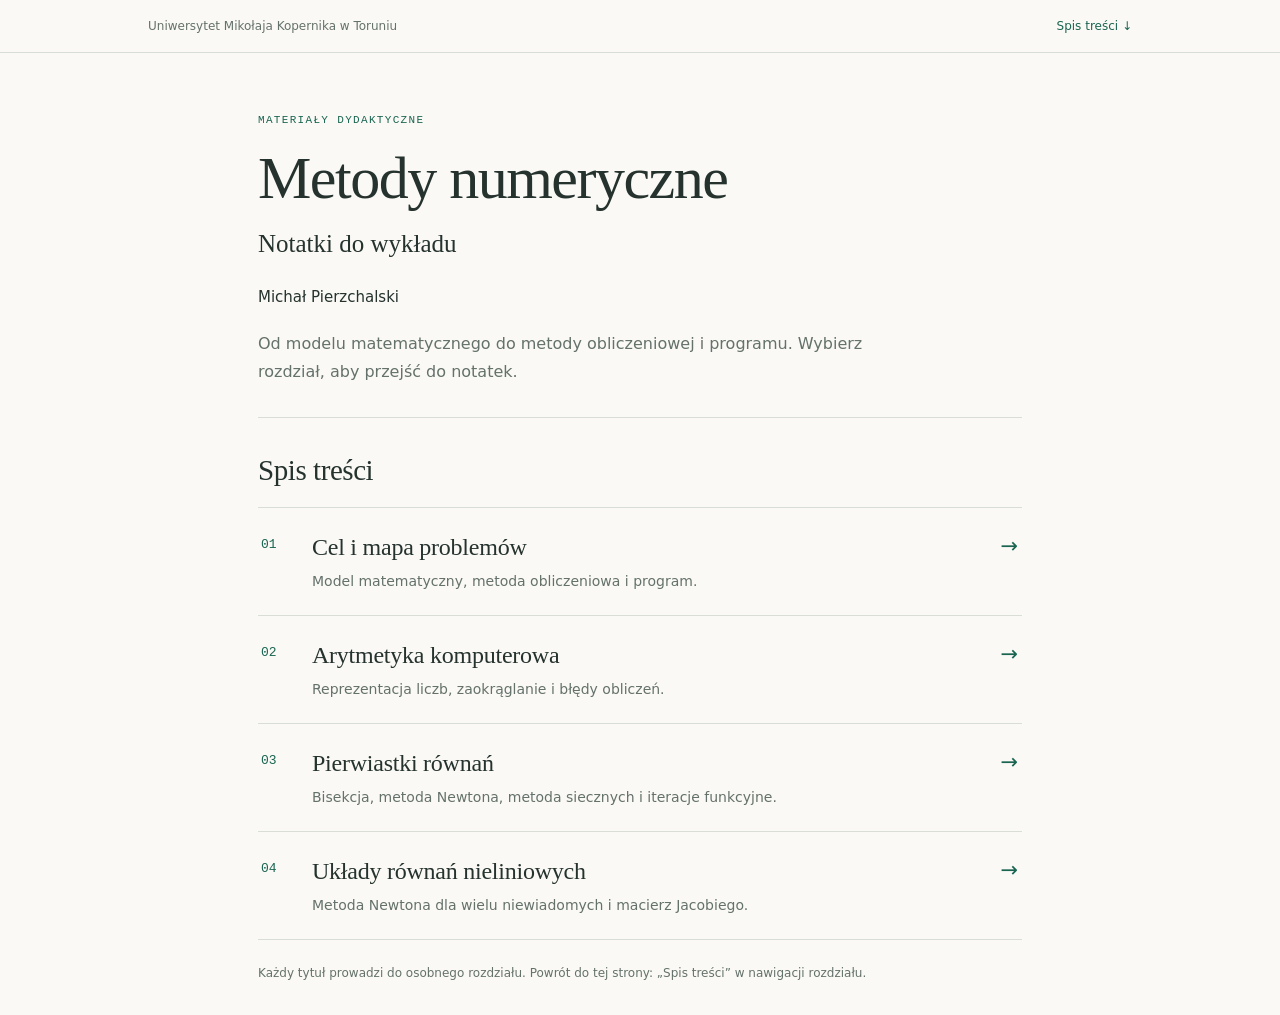
==== index.html @ f3dd7e31 "Dodaj pliki" ====
<!doctype html>
<html lang="pl">
<head>
<meta charset="utf-8">
<meta name="viewport" content="width=device-width, initial-scale=1">
<meta name="description" content="Notatki Michała Pierzchalskiego do wykładu z metod numerycznych. Spis treści czterech rozdziałów.">
<meta name="author" content="Michał Pierzchalski">
<title>Metody numeryczne — notatki do wykładu</title>
<style>:root {
  --paper: #faf9f5;
  --ink: #25322e;
  --muted: #65716b;
  --line: #d8ded5;
  --green: #196551;
  --pale: #eef3eb;
  --amber: #935d21;
  --mono: ui-monospace, SFMono-Regular, Consolas, monospace;
}
* { box-sizing: border-box; }
html { scroll-behavior: smooth; scroll-padding-top: 80px; }
body { margin: 0; background: var(--paper); color: var(--ink); font: 17px/1.7 system-ui, -apple-system, "Segoe UI", sans-serif; }
a { color: var(--green); text-underline-offset: 4px; }
a:hover { text-decoration-thickness: 2px; }
:focus-visible { outline: 3px solid var(--amber); outline-offset: 5px; border-radius: 2px; }
.skip { position: absolute; top: -100px; left: 20px; z-index: 10; padding: 10px 16px; background: white; }
.skip:focus { top: 10px; }
.topbar { border-bottom: 1px solid var(--line); }
.bar-inner { max-width: 1040px; margin: auto; padding: 16px 28px; display: flex; justify-content: space-between; align-items: center; gap: 20px; }
.bar-inner p { margin: 0; color: var(--muted); font-size: 12px; line-height: 1.5; }
.bar-inner a { color: var(--green); font-size: 12px; white-space: nowrap; text-decoration: none; }
.bar-inner a:hover { text-decoration: underline; }
main#tresc { width: min(100%, 820px); margin: auto; padding: 59px 28px 32px; }
.cover { margin: 0 0 34px; padding: 0 0 31px; border-bottom: 1px solid var(--line); }
.eyebrow { margin: 0 0 16px; color: var(--green); font: 11px/1.5 var(--mono); letter-spacing: .12em; text-transform: uppercase; }
h1, h2 { font-family: Georgia, "Times New Roman", serif; font-weight: 400; letter-spacing: -.025em; }
.cover h1 { font-size: clamp(38px, 6vw, 60px); line-height: 1.13; margin: 0 0 13px; }
.subtitle { margin: 0 0 24px; font: 25px/1.4 Georgia, "Times New Roman", serif; }
.author { margin: 0; font-size: 15px; }
.introduction { max-width: 650px; color: var(--muted); font-size: 16px; line-height: 1.75; margin: 20px 0 0; }
#tresc nav h2, #tresc nav h1 { margin: 0 0 17px; font: 400 29px/1.3 Georgia, "Times New Roman", serif; letter-spacing: -.015em; }
#tresc nav ol { margin: 0; padding: 0; list-style: none; counter-reset: chapters; }
#tresc nav li { counter-increment: chapters; position: relative; margin: 0; padding: 23px 41px 22px 54px; border-top: 1px solid var(--line); }
#tresc nav li:last-child { border-bottom: 1px solid var(--line); }
#tresc nav li::before { content: counter(chapters, decimal-leading-zero); position: absolute; top: 27px; left: 3px; font: 13px/1.5 var(--mono); color: var(--green); }
#tresc nav li::after { content: "→"; position: absolute; top: 25px; right: 4px; color: var(--green); font: 21px/1.3 system-ui, sans-serif; pointer-events: none; }
#tresc nav li > p { margin: 0; }
#tresc nav li a { color: var(--ink); text-decoration: none; font: 400 24px/1.35 Georgia, "Times New Roman", serif; letter-spacing: -.01em; }
#tresc nav li a::after { content: ""; position: absolute; inset: 0; }
#tresc nav li:hover, #tresc nav li:focus-within { background: var(--pale); }
#tresc nav li:hover a, #tresc nav li:focus-within a { color: var(--green); }
#tresc nav li a:focus-visible { outline: none; }
#tresc nav li a:focus-visible::after { outline: 3px solid var(--amber); outline-offset: 3px; }
.chapter_description { margin: 6px 0 0; color: var(--muted); font-size: 14px; line-height: 1.65; }
.chapter_description p { margin: 0; }
.page-footer { margin-top: 23px; color: var(--muted); font-size: 12px; line-height: 1.7; }
.page-footer p { margin: 0; }
.page-footer a { text-decoration: none; }
.page-footer a:hover { text-decoration: underline; }
@media (max-width: 600px) {
  .bar-inner { padding: 13px 20px; gap: 12px; }
  .bar-inner p { max-width: 230px; font-size: 11px; }
  main#tresc { padding: 36px 20px 25px; }
  .cover { margin-bottom: 28px; padding-bottom: 25px; }
  .cover h1 { font-size: clamp(34px, 8.6vw, 48px); }
  .subtitle { font-size: 23px; margin-bottom: 20px; }
  .introduction { font-size: 15px; }
  #tresc nav h2, #tresc nav h1 { font-size: 27px; }
  #tresc nav li { padding: 20px 27px 20px 40px; }
  #tresc nav li::before { top: 24px; left: 0; font-size: 12px; }
  #tresc nav li::after { top: 22px; right: 0; font-size: 20px; }
  #tresc nav li a { font-size: 22px; }
  .chapter_description { font-size: 13px; }
}
@media (prefers-reduced-motion: reduce) { html { scroll-behavior: auto; } }
@media print {
  body { background: white; color: black; font-size: 11pt; }
  .topbar, .skip { display: none; }
  main#tresc { padding: 0; max-width: none; }
  .cover h1 { font-size: 36pt; }
  #tresc nav li { break-inside: avoid; }
  #tresc nav li:hover { background: none; }
  #tresc nav li a { font-size: 17pt; }
  .chapter_description, .introduction { font-size: 10pt; }
  a { color: inherit; }
}</style>
</head>
<body>
<a class="skip" href="#spis-tresci">Przejdź do spisu treści</a>
<div class="topbar">
  <div class="bar-inner">
    <p>Uniwersytet Mikołaja Kopernika w Toruniu</p>
    <a href="#spis-tresci">Spis treści <span aria-hidden="true">↓</span></a>
  </div>
</div>
<main id="tresc">
  <header class="cover">
    <p class="eyebrow">Materiały dydaktyczne</p>
    <h1>Metody numeryczne</h1>
    <p class="subtitle">Notatki do wykładu</p>
    <p class="author">Michał Pierzchalski</p>
    <p class="introduction">Od modelu matematycznego do metody obliczeniowej i programu.
    Wybierz rozdział, aby przejść do notatek.</p>
  </header>
  <nav aria-label="Rozdziały notatek">
    <h2 id="spis-tresci">Spis treści</h2>

<ol>
<li><p><a href="01-cel-i-mapa-problemow.html">Cel i mapa problemów</a></p>
<div class="chapter_description">
<p>Model matematyczny, metoda obliczeniowa i program.</p>
</div></li>
<li><p><a href="02-arytmetyka-komputerowa.html">Arytmetyka komputerowa</a></p>
<div class="chapter_description">
<p>Reprezentacja liczb, zaokrąglanie i błędy obliczeń.</p>
</div></li>
<li><p><a href="03-pierwiastki-rownan.html">Pierwiastki równań</a></p>
<div class="chapter_description">
<p>Bisekcja, metoda Newtona, metoda siecznych i iteracje funkcyjne.</p>
</div></li>
<li><p><a href="04-uklady-rownan-nieliniowych.html">Układy równań nieliniowych</a></p>
<div class="chapter_description">
<p>Metoda Newtona dla wielu niewiadomych i macierz Jacobiego.</p>
</div></li>
</ol>
  </nav>
  <footer class="page-footer">
    <p>Każdy tytuł prowadzi do osobnego rozdziału. Powrót do tej strony:
    „Spis treści” w nawigacji rozdziału.</p>
  </footer>
</main>
</body>
</html>
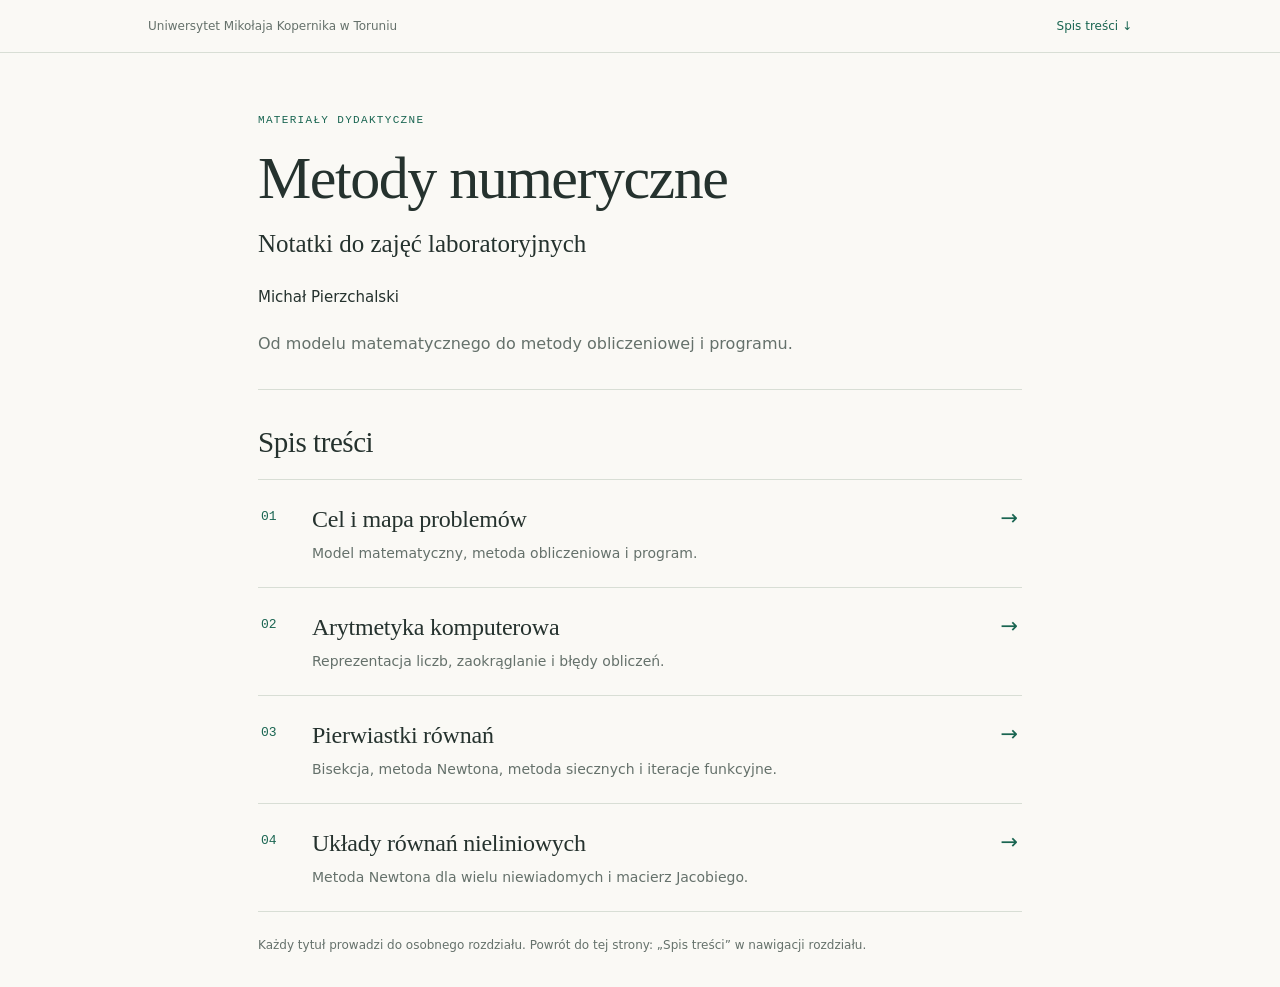
==== commit d2dcbc3c: "Dodaj poprawki stylistyczne" ====
--- a/index.html
+++ b/index.html
@@ -1,20 +1,23 @@
-<!doctype html>
+<!DOCTYPE html>
 <html lang="pl">
 <head>
-<meta charset="utf-8">
+<!-- 2026-10-26 pon 16:29 -->
+<meta charset="utf-8" />
+<meta name="viewport" content="width=device-width, initial-scale=1" />
+<title>Metody numeryczne</title>
+<meta name="generator" content="Org Mode" />
 <meta name="viewport" content="width=device-width, initial-scale=1">
-<meta name="description" content="Notatki Michała Pierzchalskiego do wykładu z metod numerycznych. Spis treści czterech rozdziałów.">
-<meta name="author" content="Michał Pierzchalski">
-<title>Metody numeryczne — notatki do wykładu</title>
-<style>:root {
-  --paper: #faf9f5;
-  --ink: #25322e;
-  --muted: #65716b;
-  --line: #d8ded5;
-  --green: #196551;
-  --pale: #eef3eb;
-  --amber: #935d21;
-  --mono: ui-monospace, SFMono-Regular, Consolas, monospace;
+<meta name="description" content="Notatki do zajęć laboratoryjnych z metod numerycznych.">
+<style>
+:root {
+--paper: #faf9f5;
+--ink: #25322e;
+--muted: #65716b;
+--line: #d8ded5;
+--green: #196551;
+--pale: #eef3eb;
+--amber: #935d21;
+--mono: ui-monospace, SFMono-Regular, Consolas, monospace;
 }
 * { box-sizing: border-box; }
 html { scroll-behavior: smooth; scroll-padding-top: 80px; }
@@ -57,34 +60,36 @@
 .page-footer a { text-decoration: none; }
 .page-footer a:hover { text-decoration: underline; }
 @media (max-width: 600px) {
-  .bar-inner { padding: 13px 20px; gap: 12px; }
-  .bar-inner p { max-width: 230px; font-size: 11px; }
-  main#tresc { padding: 36px 20px 25px; }
-  .cover { margin-bottom: 28px; padding-bottom: 25px; }
-  .cover h1 { font-size: clamp(34px, 8.6vw, 48px); }
-  .subtitle { font-size: 23px; margin-bottom: 20px; }
-  .introduction { font-size: 15px; }
-  #tresc nav h2, #tresc nav h1 { font-size: 27px; }
-  #tresc nav li { padding: 20px 27px 20px 40px; }
-  #tresc nav li::before { top: 24px; left: 0; font-size: 12px; }
-  #tresc nav li::after { top: 22px; right: 0; font-size: 20px; }
-  #tresc nav li a { font-size: 22px; }
-  .chapter_description { font-size: 13px; }
+.bar-inner { padding: 13px 20px; gap: 12px; }
+.bar-inner p { max-width: 230px; font-size: 11px; }
+main#tresc { padding: 36px 20px 25px; }
+.cover { margin-bottom: 28px; padding-bottom: 25px; }
+.cover h1 { font-size: clamp(34px, 8.6vw, 48px); }
+.subtitle { font-size: 23px; margin-bottom: 20px; }
+.introduction { font-size: 15px; }
+#tresc nav h2, #tresc nav h1 { font-size: 27px; }
+#tresc nav li { padding: 20px 27px 20px 40px; }
+#tresc nav li::before { top: 24px; left: 0; font-size: 12px; }
+#tresc nav li::after { top: 22px; right: 0; font-size: 20px; }
+#tresc nav li a { font-size: 22px; }
+.chapter_description { font-size: 13px; }
 }
 @media (prefers-reduced-motion: reduce) { html { scroll-behavior: auto; } }
 @media print {
-  body { background: white; color: black; font-size: 11pt; }
-  .topbar, .skip { display: none; }
-  main#tresc { padding: 0; max-width: none; }
-  .cover h1 { font-size: 36pt; }
-  #tresc nav li { break-inside: avoid; }
-  #tresc nav li:hover { background: none; }
-  #tresc nav li a { font-size: 17pt; }
-  .chapter_description, .introduction { font-size: 10pt; }
-  a { color: inherit; }
-}</style>
+body { background: white; color: black; font-size: 11pt; }
+.topbar, .skip { display: none; }
+main#tresc { padding: 0; max-width: none; }
+.cover h1 { font-size: 36pt; }
+#tresc nav li { break-inside: avoid; }
+#tresc nav li:hover { background: none; }
+#tresc nav li a { font-size: 17pt; }
+.chapter_description, .introduction { font-size: 10pt; }
+a { color: inherit; }
+}
+</style>
 </head>
 <body>
+<div id="content" class="content">
 <a class="skip" href="#spis-tresci">Przejdź do spisu treści</a>
 <div class="topbar">
   <div class="bar-inner">
@@ -96,37 +101,65 @@
   <header class="cover">
     <p class="eyebrow">Materiały dydaktyczne</p>
     <h1>Metody numeryczne</h1>
-    <p class="subtitle">Notatki do wykładu</p>
+    <p class="subtitle">Notatki do zajęć laboratoryjnych</p>
     <p class="author">Michał Pierzchalski</p>
-    <p class="introduction">Od modelu matematycznego do metody obliczeniowej i programu.
-    Wybierz rozdział, aby przejść do notatek.</p>
+    <p class="introduction">Od modelu matematycznego do metody obliczeniowej i programu.</p>
   </header>
   <nav aria-label="Rozdziały notatek">
     <h2 id="spis-tresci">Spis treści</h2>
 
-<ol>
-<li><p><a href="01-cel-i-mapa-problemow.html">Cel i mapa problemów</a></p>
-<div class="chapter_description">
-<p>Model matematyczny, metoda obliczeniowa i program.</p>
+<ol class="org-ol">
+<li><p>
+<a href="01-cel-i-mapa-problemow.html">Cel i mapa problemów</a>
+</p>
+
+<div class="chapter_description" id="org48ecafe">
+<p>
+Model matematyczny, metoda obliczeniowa i program.
+</p>
+
 </div></li>
-<li><p><a href="02-arytmetyka-komputerowa.html">Arytmetyka komputerowa</a></p>
-<div class="chapter_description">
-<p>Reprezentacja liczb, zaokrąglanie i błędy obliczeń.</p>
+
+<li><p>
+<a href="02-arytmetyka-komputerowa.html">Arytmetyka komputerowa</a>
+</p>
+
+<div class="chapter_description" id="org3af5cee">
+<p>
+Reprezentacja liczb, zaokrąglanie i błędy obliczeń.
+</p>
+
 </div></li>
-<li><p><a href="03-pierwiastki-rownan.html">Pierwiastki równań</a></p>
-<div class="chapter_description">
-<p>Bisekcja, metoda Newtona, metoda siecznych i iteracje funkcyjne.</p>
+
+<li><p>
+<a href="03-pierwiastki-rownan.html">Pierwiastki równań</a>
+</p>
+
+<div class="chapter_description" id="org5aa1f6b">
+<p>
+Bisekcja, metoda Newtona, metoda siecznych i iteracje funkcyjne.
+</p>
+
 </div></li>
-<li><p><a href="04-uklady-rownan-nieliniowych.html">Układy równań nieliniowych</a></p>
-<div class="chapter_description">
-<p>Metoda Newtona dla wielu niewiadomych i macierz Jacobiego.</p>
+
+<li><p>
+<a href="04-uklady-rownan-nieliniowych.html">Układy równań nieliniowych</a>
+</p>
+
+<div class="chapter_description" id="org3362c52">
+<p>
+Metoda Newtona dla wielu niewiadomych i macierz Jacobiego.
+</p>
+
 </div></li>
 </ol>
+
   </nav>
   <footer class="page-footer">
     <p>Każdy tytuł prowadzi do osobnego rozdziału. Powrót do tej strony:
     „Spis treści” w nawigacji rozdziału.</p>
   </footer>
 </main>
+</div>
 </body>
 </html>
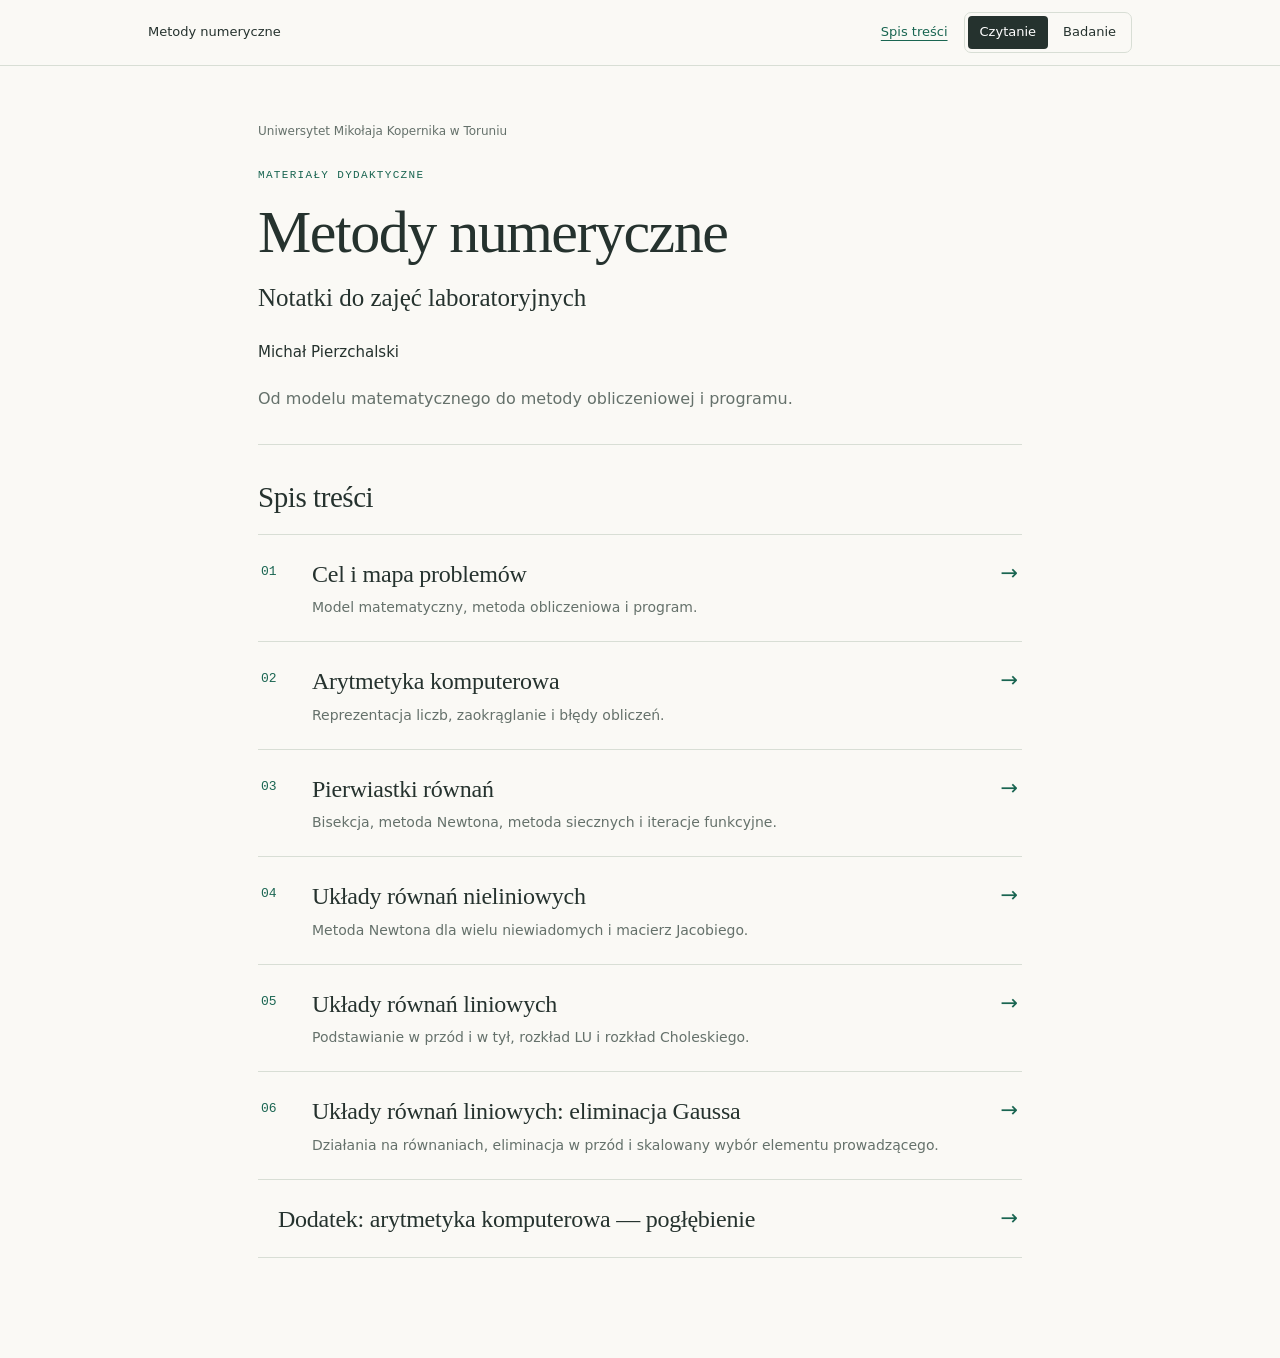
==== commit 81d3dfe4: "Scal kurs, dodaj eliminację Gaussa i uporządkuj pliki" ====
--- a/index.html
+++ b/index.html
@@ -1,165 +1,7246 @@
 <!DOCTYPE html>
-<html lang="pl">
+<html lang="pl" data-mode="reading">
 <head>
-<!-- 2026-10-26 pon 16:29 -->
 <meta charset="utf-8" />
 <meta name="viewport" content="width=device-width, initial-scale=1" />
 <title>Metody numeryczne</title>
 <meta name="generator" content="Org Mode" />
 <meta name="viewport" content="width=device-width, initial-scale=1">
 <meta name="description" content="Notatki do zajęć laboratoryjnych z metod numerycznych.">
-<style>
-:root {
---paper: #faf9f5;
---ink: #25322e;
---muted: #65716b;
---line: #d8ded5;
---green: #196551;
---pale: #eef3eb;
---amber: #935d21;
---mono: ui-monospace, SFMono-Regular, Consolas, monospace;
-}
-* { box-sizing: border-box; }
-html { scroll-behavior: smooth; scroll-padding-top: 80px; }
-body { margin: 0; background: var(--paper); color: var(--ink); font: 17px/1.7 system-ui, -apple-system, "Segoe UI", sans-serif; }
-a { color: var(--green); text-underline-offset: 4px; }
-a:hover { text-decoration-thickness: 2px; }
-:focus-visible { outline: 3px solid var(--amber); outline-offset: 5px; border-radius: 2px; }
-.skip { position: absolute; top: -100px; left: 20px; z-index: 10; padding: 10px 16px; background: white; }
-.skip:focus { top: 10px; }
-.topbar { border-bottom: 1px solid var(--line); }
-.bar-inner { max-width: 1040px; margin: auto; padding: 16px 28px; display: flex; justify-content: space-between; align-items: center; gap: 20px; }
-.bar-inner p { margin: 0; color: var(--muted); font-size: 12px; line-height: 1.5; }
-.bar-inner a { color: var(--green); font-size: 12px; white-space: nowrap; text-decoration: none; }
-.bar-inner a:hover { text-decoration: underline; }
-main#tresc { width: min(100%, 820px); margin: auto; padding: 59px 28px 32px; }
-.cover { margin: 0 0 34px; padding: 0 0 31px; border-bottom: 1px solid var(--line); }
-.eyebrow { margin: 0 0 16px; color: var(--green); font: 11px/1.5 var(--mono); letter-spacing: .12em; text-transform: uppercase; }
-h1, h2 { font-family: Georgia, "Times New Roman", serif; font-weight: 400; letter-spacing: -.025em; }
-.cover h1 { font-size: clamp(38px, 6vw, 60px); line-height: 1.13; margin: 0 0 13px; }
-.subtitle { margin: 0 0 24px; font: 25px/1.4 Georgia, "Times New Roman", serif; }
-.author { margin: 0; font-size: 15px; }
-.introduction { max-width: 650px; color: var(--muted); font-size: 16px; line-height: 1.75; margin: 20px 0 0; }
-#tresc nav h2, #tresc nav h1 { margin: 0 0 17px; font: 400 29px/1.3 Georgia, "Times New Roman", serif; letter-spacing: -.015em; }
-#tresc nav ol { margin: 0; padding: 0; list-style: none; counter-reset: chapters; }
-#tresc nav li { counter-increment: chapters; position: relative; margin: 0; padding: 23px 41px 22px 54px; border-top: 1px solid var(--line); }
-#tresc nav li:last-child { border-bottom: 1px solid var(--line); }
-#tresc nav li::before { content: counter(chapters, decimal-leading-zero); position: absolute; top: 27px; left: 3px; font: 13px/1.5 var(--mono); color: var(--green); }
-#tresc nav li::after { content: "→"; position: absolute; top: 25px; right: 4px; color: var(--green); font: 21px/1.3 system-ui, sans-serif; pointer-events: none; }
-#tresc nav li > p { margin: 0; }
-#tresc nav li a { color: var(--ink); text-decoration: none; font: 400 24px/1.35 Georgia, "Times New Roman", serif; letter-spacing: -.01em; }
-#tresc nav li a::after { content: ""; position: absolute; inset: 0; }
-#tresc nav li:hover, #tresc nav li:focus-within { background: var(--pale); }
-#tresc nav li:hover a, #tresc nav li:focus-within a { color: var(--green); }
-#tresc nav li a:focus-visible { outline: none; }
-#tresc nav li a:focus-visible::after { outline: 3px solid var(--amber); outline-offset: 3px; }
-.chapter_description { margin: 6px 0 0; color: var(--muted); font-size: 14px; line-height: 1.65; }
-.chapter_description p { margin: 0; }
-.page-footer { margin-top: 23px; color: var(--muted); font-size: 12px; line-height: 1.7; }
-.page-footer p { margin: 0; }
-.page-footer a { text-decoration: none; }
-.page-footer a:hover { text-decoration: underline; }
-@media (max-width: 600px) {
-.bar-inner { padding: 13px 20px; gap: 12px; }
-.bar-inner p { max-width: 230px; font-size: 11px; }
-main#tresc { padding: 36px 20px 25px; }
-.cover { margin-bottom: 28px; padding-bottom: 25px; }
-.cover h1 { font-size: clamp(34px, 8.6vw, 48px); }
-.subtitle { font-size: 23px; margin-bottom: 20px; }
-.introduction { font-size: 15px; }
-#tresc nav h2, #tresc nav h1 { font-size: 27px; }
-#tresc nav li { padding: 20px 27px 20px 40px; }
-#tresc nav li::before { top: 24px; left: 0; font-size: 12px; }
-#tresc nav li::after { top: 22px; right: 0; font-size: 20px; }
-#tresc nav li a { font-size: 22px; }
-.chapter_description { font-size: 13px; }
-}
-@media (prefers-reduced-motion: reduce) { html { scroll-behavior: auto; } }
-@media print {
-body { background: white; color: black; font-size: 11pt; }
-.topbar, .skip { display: none; }
-main#tresc { padding: 0; max-width: none; }
-.cover h1 { font-size: 36pt; }
-#tresc nav li { break-inside: avoid; }
-#tresc nav li:hover { background: none; }
-#tresc nav li a { font-size: 17pt; }
-.chapter_description, .introduction { font-size: 10pt; }
-a { color: inherit; }
-}
-</style>
+<meta name="color-scheme" content="light">
+<link rel="stylesheet" href="oprawa/scalone/book.css">
+<script defer src="oprawa/scalone/book.js"></script>
+
+
+
 </head>
 <body>
 <div id="content" class="content">
-<a class="skip" href="#spis-tresci">Przejdź do spisu treści</a>
-<div class="topbar">
-  <div class="bar-inner">
-    <p>Uniwersytet Mikołaja Kopernika w Toruniu</p>
-    <a href="#spis-tresci">Spis treści <span aria-hidden="true">↓</span></a>
+<a id="tresc"></a>
+<header class="book-cover">
+<p class="institution">
+Uniwersytet Mikołaja Kopernika w Toruniu
+</p>
+
+<p class="book-eyebrow">
+Materiały dydaktyczne
+</p>
+
+<h1>Metody numeryczne</h1>
+<p class="subtitle">
+Notatki do zajęć laboratoryjnych
+</p>
+
+<p class="author">
+Michał Pierzchalski
+</p>
+
+<p class="book-lead">
+Od modelu matematycznego do metody obliczeniowej i programu.
+</p>
+
+</header>
+<a id="spis-tresci"></a>
+<nav id="table-of-contents" role="doc-toc">
+<h2>Spis tre&#x015b;ci</h2>
+<div id="text-table-of-contents" role="doc-toc">
+<ul>
+<li class="chapter-card"><a class="chapter-card-link" href="#cel-i-mapa-problemow"><span class="chapter-card-number">01</span>
+<span class="chapter-card-title">Cel i mapa problemów</span>
+<span class="chapter-card-description">Model matematyczny, metoda obliczeniowa i program.</span>
+<span class="chapter-card-arrow" aria-hidden="true">→</span></a></li>
+<li class="chapter-card"><a class="chapter-card-link" href="#arytmetyka-komputerowa"><span class="chapter-card-number">02</span>
+<span class="chapter-card-title">Arytmetyka komputerowa</span>
+<span class="chapter-card-description">Reprezentacja liczb, zaokrąglanie i błędy obliczeń.</span>
+<span class="chapter-card-arrow" aria-hidden="true">→</span></a></li>
+<li class="chapter-card"><a class="chapter-card-link" href="#pierwiastki-rownan"><span class="chapter-card-number">03</span>
+<span class="chapter-card-title">Pierwiastki równań</span>
+<span class="chapter-card-description">Bisekcja, metoda Newtona, metoda siecznych i iteracje funkcyjne.</span>
+<span class="chapter-card-arrow" aria-hidden="true">→</span></a></li>
+<li class="chapter-card"><a class="chapter-card-link" href="#uklady-rownan-nieliniowych"><span class="chapter-card-number">04</span>
+<span class="chapter-card-title">Układy równań nieliniowych</span>
+<span class="chapter-card-description">Metoda Newtona dla wielu niewiadomych i macierz Jacobiego.</span>
+<span class="chapter-card-arrow" aria-hidden="true">→</span></a></li>
+<li class="chapter-card"><a class="chapter-card-link" href="#uklady-rownan-liniowych"><span class="chapter-card-number">05</span>
+<span class="chapter-card-title">Układy równań liniowych</span>
+<span class="chapter-card-description">Podstawianie w przód i w tył, rozkład LU i rozkład Choleskiego.</span>
+<span class="chapter-card-arrow" aria-hidden="true">→</span></a></li>
+<li class="chapter-card"><a class="chapter-card-link" href="#eliminacja-gaussa"><span class="chapter-card-number">06</span>
+<span class="chapter-card-title">Układy równań liniowych: eliminacja Gaussa</span>
+<span class="chapter-card-description">Działania na równaniach, eliminacja w przód i skalowany wybór elementu prowadzącego.</span>
+<span class="chapter-card-arrow" aria-hidden="true">→</span></a></li>
+<li class="chapter-card chapter-card-unnumbered"><a class="chapter-card-link" href="#dodatek-arytmetyka"><span class="chapter-card-title">Dodatek: arytmetyka komputerowa — pogłębienie</span>
+<span class="chapter-card-arrow" aria-hidden="true">→</span></a></li>
+</ul>
+</div>
+</nav>
+
+<a id="orgd251839" href="#cel-i-mapa-problemow" hidden></a>
+<a id="org83b69e5" href="#arytmetyka-komputerowa" hidden></a>
+<a id="orgd42de7f" href="#pierwiastki-rownan" hidden></a>
+<a id="orgc164619" href="#uklady-rownan-nieliniowych" hidden></a>
+<a id="org69914aa" href="#uklady-rownan-liniowych" hidden></a>
+<section id="outline-container-cel-i-mapa-problemow" class="outline-2 book-chapter chapter-cel">
+<h2 id="cel-i-mapa-problemow"><span class="section-number-2">1.</span> Cel i mapa problemów</h2>
+<div class="outline-text-2" id="text-cel-i-mapa-problemow">
+<header id="cel-header-01">
+<p>
+
+</p>
+
+
+<p class="lead">
+Na zajęciach będziemy formułować problemy matematyczne, dobierać metody ich rozwiązania i implementować je w języku Julia.
+</p>
+
+<div class="goal" id="cel-goal-01">
+<p>
+<small> Cel całego wykładu </small>
+</p>
+
+<p>
+<strong>Znaleźć rozwiązanie problemu zdefiniowanego modelem matematycznym za pomocą modelu obliczeniowego w postaci programu komputerowego.</strong>
+</p>
+
+</div>
+
+<div class="table-scroll" id="cel-table-scroll-01">
+<table>
+
+
+<colgroup>
+<col  class="org-left">
+
+<col  class="org-left">
+</colgroup>
+<thead>
+<tr>
+<th scope="col" class="org-left">Poziom</th>
+<th scope="col" class="org-left">Pytanie</th>
+</tr>
+</thead>
+<tbody>
+<tr>
+<td class="org-left">Model matematyczny</td>
+<td class="org-left">Co jest dane i co należy wyznaczyć?</td>
+</tr>
+
+<tr>
+<td class="org-left">Model obliczeniowy</td>
+<td class="org-left">Jakimi krokami wyznaczymy przybliżenie?</td>
+</tr>
+
+<tr>
+<td class="org-left">Program</td>
+<td class="org-left">Jak wykonać te kroki i sprawdzić otrzymany wynik?</td>
+</tr>
+</tbody>
+</table>
+
+</div>
+</header>
+
+<noscript>
+
+<p>
+Tekst i wzory są dostępne bez JavaScriptu. Przełączanie trybów oraz sterowanie ilustracją wymagają jego włączenia.
+</p>
+
+</noscript>
+
+<aside class="study-only study-intro" aria-label="Jak czytać oznaczenia rozumowań" id="cel-aside-01">
+<p>
+<strong>Tryb badania.</strong> Etykiety wyjaśniają, co jest dane, czego szukamy i co uzasadnia wniosek. <math display="inline" xmlns="http://www.w3.org/1998/Math/MathML"><semantics><mi>R</mi><annotation encoding="application/x-tex">R</annotation></semantics></math> oznacza rację, <math display="inline" xmlns="http://www.w3.org/1998/Math/MathML"><semantics><mi>N</mi><annotation encoding="application/x-tex">N</annotation></semantics></math> — następstwo. Implikacja <strong>R → N</strong> wyraża wynikanie przy wskazanych założeniach. Zapis <strong>~&gt;</strong> pokazuje kierunek rozumowania lub poszukiwania. Definicje i obserwacje odróżniamy od rozumowań.
+</p>
+</aside>
+</div>
+<section id="outline-container-cel-model" class="outline-3">
+<h3 id="cel-model"><span class="section-number-3">1.1.</span> Wspólny przykład: układ van der Pola</h3>
+<div class="outline-text-3" id="text-cel-model">
+<p class="section-number">
+PROBLEM MATEMATYCZNY
+</p>
+
+<p>
+Do tego układu będziemy wracać, aby powiązać poszczególne metody z jednym problemem:
+</p>
+
+<div class="equation" id="cel-equation-01">
+<math aria-label="Pochodna x równa się y. Pochodna y równa się mu razy jeden minus x kwadrat razy y minus x." display="block" xmlns="http://www.w3.org/1998/Math/MathML"><semantics><mtable><mtr><mtd columnalign="right" style="text-align: right; padding-right: 0"><mover><mi>x</mi><mo accent="true">̇</mo></mover></mtd><mtd columnalign="left" style="text-align: left; padding-left: 0"><mo>=</mo><mi>y</mi></mtd></mtr><mtr><mtd columnalign="right" style="text-align: right; padding-right: 0"><mover><mi>y</mi><mo accent="true">̇</mo></mover></mtd><mtd columnalign="left" style="text-align: left; padding-left: 0"><mo>=</mo><mi>μ</mi><mo stretchy="false" form="prefix">(</mo><mn>1</mn><mo>−</mo><msup><mi>x</mi><mn>2</mn></msup><mo stretchy="false" form="postfix">)</mo><mi>y</mi><mo>−</mo><mi>x</mi></mtd></mtr></mtable><annotation encoding="application/x-tex">\begin{aligned}\dot{x}&amp;=y\\\dot{y}&amp;=\mu(1-x^2)y-x\end{aligned}</annotation></semantics></math>
+
+<p>
+<span class="small"> μ ≥ 0 jest parametrem. Kropka oznacza pochodną względem czasu <math display="inline" xmlns="http://www.w3.org/1998/Math/MathML"><semantics><mi>t</mi><annotation encoding="application/x-tex">t</annotation></semantics></math>. </span>
+</p>
+
+</div>
+
+<p>
+Przyjmujemy <math display="inline" xmlns="http://www.w3.org/1998/Math/MathML"><semantics><mrow><mi>z</mi><mo stretchy="false" form="prefix">(</mo><mi>t</mi><mo stretchy="false" form="postfix">)</mo><mo>=</mo><mo stretchy="false" form="prefix">(</mo><mi>x</mi><mo stretchy="false" form="prefix">(</mo><mi>t</mi><mo stretchy="false" form="postfix">)</mo><mo>,</mo><mi>y</mi><mo stretchy="false" form="prefix">(</mo><mi>t</mi><mo stretchy="false" form="postfix">)</mo><mo stretchy="false" form="postfix">)</mo></mrow><annotation encoding="application/x-tex">z(t) = (x(t), y(t))</annotation></semantics></math> i zapisujemy układ jako <strong>ż = F<sub>μ</sub>(z)</strong>, gdzie <math display="inline" xmlns="http://www.w3.org/1998/Math/MathML"><semantics><mrow><msub><mi>F</mi><mi>μ</mi></msub><mo stretchy="false" form="prefix">(</mo><mi>x</mi><mo>,</mo><mi>y</mi><mo stretchy="false" form="postfix">)</mo><mo>=</mo><mo stretchy="false" form="prefix">(</mo><mi>y</mi><mo>,</mo><mi>μ</mi><mo stretchy="false" form="prefix">(</mo><mn>1</mn><mo>−</mo><msup><mi>x</mi><mn>2</mn></msup><mo stretchy="false" form="postfix">)</mo><mi>y</mi><mo>−</mo><mi>x</mi><mo stretchy="false" form="postfix">)</mo></mrow><annotation encoding="application/x-tex">F_{\mu}(x, y) = (y, \mu (1 - x^2)y - x)</annotation></semantics></math>.
+</p>
+
+<p>
+<strong>Dane:</strong> parametr μ, stan początkowy <math display="inline" xmlns="http://www.w3.org/1998/Math/MathML"><semantics><msub><mi>z</mi><mn>0</mn></msub><annotation encoding="application/x-tex">z_{0}</annotation></semantics></math> oraz przedział [0, <math display="inline" xmlns="http://www.w3.org/1998/Math/MathML"><semantics><mi>T</mi><annotation encoding="application/x-tex">T</annotation></semantics></math>]. <strong>Szukane:</strong> przybliżenia rozwiązania w wybranych chwilach. W tym wprowadzeniu zakładamy istnienie i jednoznaczność rozwiązania na rozpatrywanym przedziale.
+</p>
+
+<div class="definitions" id="cel-definitions-01">
+<div class="definition" id="cel-definition-01">
+<h4>Algebraicznie</h4>
+
+<p>
+Rozwiązaniem jest funkcja <math display="inline" xmlns="http://www.w3.org/1998/Math/MathML"><semantics><mi>z</mi><annotation encoding="application/x-tex">z</annotation></semantics></math> spełniająca równania i warunek <math display="inline" xmlns="http://www.w3.org/1998/Math/MathML"><semantics><mrow><mi>z</mi><mo stretchy="false" form="prefix">(</mo><mn>0</mn><mo stretchy="false" form="postfix">)</mo><mo>=</mo><msub><mi>z</mi><mn>0</mn></msub></mrow><annotation encoding="application/x-tex">z(0) = z_{0}</annotation></semantics></math>. Zapis <math display="inline" xmlns="http://www.w3.org/1998/Math/MathML"><semantics><mi>t</mi><annotation encoding="application/x-tex">t</annotation></semantics></math> ↦ <math display="inline" xmlns="http://www.w3.org/1998/Math/MathML"><semantics><mrow><mi>z</mi><mo stretchy="false" form="prefix">(</mo><mi>t</mi><mo stretchy="false" form="postfix">)</mo></mrow><annotation encoding="application/x-tex">z(t)</annotation></semantics></math> oznacza przyporządkowanie chwili <math display="inline" xmlns="http://www.w3.org/1998/Math/MathML"><semantics><mi>t</mi><annotation encoding="application/x-tex">t</annotation></semantics></math> wartości rozwiązania.
+</p>
+
+</div>
+
+<div class="definition" id="cel-definition-02">
+<h4>Geometrycznie</h4>
+
+<p>
+Parę <math display="inline" xmlns="http://www.w3.org/1998/Math/MathML"><semantics><mrow><mo stretchy="false" form="prefix">(</mo><mi>x</mi><mo>,</mo><mi>y</mi><mo stretchy="false" form="postfix">)</mo></mrow><annotation encoding="application/x-tex">(x, y)</annotation></semantics></math> przedstawiamy jako punkt na płaszczyźnie. Kolejne punkty pokazują, jak zmieniają się obie składowe rozwiązania.
+</p>
+
+</div>
+
+</div>
+</div>
+</section>
+<section id="outline-container-cel-mapa" class="outline-3">
+<h3 id="cel-mapa"><span class="section-number-3">1.2.</span> Jak dzielimy problem?</h3>
+<div class="outline-text-3" id="text-cel-mapa">
+<p class="section-number">
+MAPA METOD
+</p>
+
+<p>
+Badanie tego samego modelu prowadzi do kilku zadań obliczeniowych. W każdym rozdziale ustalimy dane, niewiadome, metodę i sposób kontroli wyniku.
+</p>
+
+<div class="table-scroll" id="cel-table-scroll-02">
+<table>
+
+
+<colgroup>
+<col  class="org-left">
+
+<col  class="org-left">
+
+<col  class="org-left">
+</colgroup>
+<thead>
+<tr>
+<th scope="col" class="org-left">Zadanie</th>
+<th scope="col" class="org-left">Postać matematyczna</th>
+<th scope="col" class="org-left">Metody i pojęcia</th>
+</tr>
+</thead>
+<tbody>
+<tr>
+<td class="org-left">Wyznaczyć stan stały</td>
+<td class="org-left"><math display="inline" xmlns="http://www.w3.org/1998/Math/MathML"><semantics><mrow><msub><mi>F</mi><mi>μ</mi></msub><mo stretchy="false" form="prefix">(</mo><msub><mi>z</mi><mo>*</mo></msub><mo stretchy="false" form="postfix">)</mo></mrow><annotation encoding="application/x-tex">F_{\mu}(z_{*})</annotation></semantics></math> = 0</td>
+<td class="org-left">Równania nieliniowe; metoda Newtona.</td>
+</tr>
+
+<tr>
+<td class="org-left">Obliczyć poprawkę Newtona</td>
+<td class="org-left"><math display="inline" xmlns="http://www.w3.org/1998/Math/MathML"><semantics><mrow><msub><mi>J</mi><mi>F</mi></msub><mo stretchy="false" form="prefix">(</mo><msub><mi>z</mi><mi>k</mi></msub><mo stretchy="false" form="postfix">)</mo><mi mathvariant="normal">Δ</mi><mi>z</mi><mo>=</mo><mi>−</mi><mi>F</mi><mo stretchy="false" form="prefix">(</mo><msub><mi>z</mi><mi>k</mi></msub><mo stretchy="false" form="postfix">)</mo></mrow><annotation encoding="application/x-tex">J_{F}(z_{k}) \Delta z = -F(z_{k})</annotation></semantics></math></td>
+<td class="org-left">Pochodne, macierz Jacobiego, układy liniowe.</td>
+</tr>
+
+<tr>
+<td class="org-left">Przybliżyć wartości między węzłami</td>
+<td class="org-left">Dane wartości w wybranych punktach</td>
+<td class="org-left">Interpolacja.</td>
+</tr>
+
+<tr>
+<td class="org-left">Przybliżyć całkę</td>
+<td class="org-left">∫<sub>a</sub><sup>b</sup> <math display="inline" xmlns="http://www.w3.org/1998/Math/MathML"><semantics><mrow><mi>g</mi><mo stretchy="false" form="prefix">(</mo><mi>t</mi><mo stretchy="false" form="postfix">)</mo></mrow><annotation encoding="application/x-tex">g(t)</annotation></semantics></math> d<math display="inline" xmlns="http://www.w3.org/1998/Math/MathML"><semantics><mi>t</mi><annotation encoding="application/x-tex">t</annotation></semantics></math></td>
+<td class="org-left">Kwadratury: prostokąty, trapezy, metoda Simpsona.</td>
+</tr>
+
+<tr>
+<td class="org-left">Wyznaczyć kolejne wartości rozwiązania</td>
+<td class="org-left">ż = <math display="inline" xmlns="http://www.w3.org/1998/Math/MathML"><semantics><mrow><msub><mi>F</mi><mi>μ</mi></msub><mo stretchy="false" form="prefix">(</mo><mi>z</mi><mo stretchy="false" form="postfix">)</mo><mo>,</mo><mi>z</mi><mo stretchy="false" form="prefix">(</mo><mn>0</mn><mo stretchy="false" form="postfix">)</mo><mo>=</mo><msub><mi>z</mi><mn>0</mn></msub></mrow><annotation encoding="application/x-tex">F_{\mu}(z), z(0) = z_{0}</annotation></semantics></math></td>
+<td class="org-left">Metody Eulera i Rungego–Kutty.</td>
+</tr>
+
+<tr>
+<td class="org-left">Ocenić wiarygodność obliczeń</td>
+<td class="org-left">Dokładność danych i wyniku</td>
+<td class="org-left">Arytmetyka komputerowa, błąd, uwarunkowanie i zbieżność.</td>
+</tr>
+</tbody>
+</table>
+
+</div>
+
+<p class="small muted">
+Układ van der Pola łączy części kursu. Poszczególne metody będziemy również poznawać na prostszych przykładach.
+</p>
+</div>
+</section>
+<section id="outline-container-cel-krok" class="outline-3">
+<h3 id="cel-krok"><span class="section-number-3">1.3.</span> Jeden krok algorytmu</h3>
+<div class="outline-text-3" id="text-cel-krok">
+<p class="section-number">
+MODEL OBLICZENIOWY
+</p>
+
+<p>
+Jako zapowiedź dalszych metod przyjmijmy <strong>jawny schemat Eulera</strong>. Dla kroku <math display="inline" xmlns="http://www.w3.org/1998/Math/MathML"><semantics><mi>h</mi><annotation encoding="application/x-tex">h</annotation></semantics></math> &gt; 0 obliczamy:
+</p>
+
+<div class="equation" id="cel-equation-02">
+<math aria-label="z n plus jeden równa się z n plus h razy F mu od z n" display="block" xmlns="http://www.w3.org/1998/Math/MathML"><semantics><mrow><msub><mi>z</mi><mrow><mi>n</mi><mo>+</mo><mn>1</mn></mrow></msub><mo>=</mo><msub><mi>z</mi><mi>n</mi></msub><mo>+</mo><mi>h</mi><msub><mi>F</mi><mi>μ</mi></msub><mo stretchy="false" form="prefix">(</mo><msub><mi>z</mi><mi>n</mi></msub><mo stretchy="false" form="postfix">)</mo></mrow><annotation encoding="application/x-tex">z_{n+1}=z_n+hF_\mu(z_n)</annotation></semantics></math>
+
+<p>
+<span class="small"> <math display="inline" xmlns="http://www.w3.org/1998/Math/MathML"><semantics><mrow><msub><mi>t</mi><mi>n</mi></msub><mo>=</mo><mi>n</mi><mi>h</mi></mrow><annotation encoding="application/x-tex">t_{n} = nh</annotation></semantics></math>; <math display="inline" xmlns="http://www.w3.org/1998/Math/MathML"><semantics><msub><mi>z</mi><mi>n</mi></msub><annotation encoding="application/x-tex">z_{n}</annotation></semantics></math> przybliża wartość <math display="inline" xmlns="http://www.w3.org/1998/Math/MathML"><semantics><mrow><mi>z</mi><mo stretchy="false" form="prefix">(</mo><msub><mi>t</mi><mi>n</mi></msub><mo stretchy="false" form="postfix">)</mo></mrow><annotation encoding="application/x-tex">z(t_{n})</annotation></semantics></math>. </span>
+</p>
+
+</div>
+
+<p>
+<strong>Algebraicznie:</strong> obliczamy <math display="inline" xmlns="http://www.w3.org/1998/Math/MathML"><semantics><mrow><msub><mi>F</mi><mi>μ</mi></msub><mo stretchy="false" form="prefix">(</mo><msub><mi>z</mi><mi>n</mi></msub><mo stretchy="false" form="postfix">)</mo></mrow><annotation encoding="application/x-tex">F_{\mu}(z_{n})</annotation></semantics></math>, mnożymy przez <math display="inline" xmlns="http://www.w3.org/1998/Math/MathML"><semantics><mi>h</mi><annotation encoding="application/x-tex">h</annotation></semantics></math> i dodajemy do <math display="inline" xmlns="http://www.w3.org/1998/Math/MathML"><semantics><msub><mi>z</mi><mi>n</mi></msub><annotation encoding="application/x-tex">z_{n}</annotation></semantics></math>. <strong>Geometrycznie:</strong> od punktu <math display="inline" xmlns="http://www.w3.org/1998/Math/MathML"><semantics><msub><mi>z</mi><mi>n</mi></msub><annotation encoding="application/x-tex">z_{n}</annotation></semantics></math> przechodzimy do <math display="inline" xmlns="http://www.w3.org/1998/Math/MathML"><semantics><msub><mi>z</mi><mrow><mi>n</mi><mo>+</mo><mn>1</mn></mrow></msub><annotation encoding="application/x-tex">z_{n+1}</annotation></semantics></math>. Strzałka przedstawia wektor przemieszczenia <math display="inline" xmlns="http://www.w3.org/1998/Math/MathML"><semantics><mrow><msub><mi>z</mi><mrow><mi>n</mi><mo>+</mo><mn>1</mn></mrow></msub><mo>−</mo><msub><mi>z</mi><mi>n</mi></msub><mo>=</mo><mi>h</mi><msub><mi>F</mi><mi>μ</mi></msub><mo stretchy="false" form="prefix">(</mo><msub><mi>z</mi><mi>n</mi></msub><mo stretchy="false" form="postfix">)</mo></mrow><annotation encoding="application/x-tex">z_{n+1} - z_{n} = hF_{\mu}(z_{n})</annotation></semantics></math>.
+</p>
+
+<div class="argument" data-kind="inference" id="cel-argument-01">
+<p>
+<span class="marked"> Dla μ = 1, <math display="inline" xmlns="http://www.w3.org/1998/Math/MathML"><semantics><msub><mi>z</mi><mn>0</mn></msub><annotation encoding="application/x-tex">z_{0}</annotation></semantics></math> = (2, 0) i <math display="inline" xmlns="http://www.w3.org/1998/Math/MathML"><semantics><mi>h</mi><annotation encoding="application/x-tex">h</annotation></semantics></math> = 0.05 mamy <math display="inline" xmlns="http://www.w3.org/1998/Math/MathML"><semantics><msub><mi>F</mi><mn>1</mn></msub><annotation encoding="application/x-tex">F_{1}</annotation></semantics></math>(2, 0) = (0, −2). Pierwszy krok daje więc <math display="inline" xmlns="http://www.w3.org/1998/Math/MathML"><semantics><msub><mi>z</mi><mn>1</mn></msub><annotation encoding="application/x-tex">z_{1}</annotation></semantics></math> = (2, −0.1). </span>
+</p>
+
+<details class="analysis" id="cel-details-01">
+<summary>Wnioskowanie · przewidujemy wynik kroku</summary>
+
+<p>
+<strong>R:</strong> dane i schemat Eulera. <strong>N:</strong> pierwszy wynik to (2, −0.1). Podstawienie danych uzasadnia R → N. Wynik dotyczy tego kroku algorytmu; nie jest dokładnym rozwiązaniem równania różniczkowego w chwili 0.05.
+</p>
+
+<p class="direction">
+Przesłanka ~&gt; konkluzja: R ~&gt; N<br>Punkt wyjścia ~&gt; cel: R ~&gt; N
+</p>
+</details>
+
+</div>
+
+
+<figure class="lab wide" id="cel-laboratorium" aria-labelledby="cel-lab-title">
+        <div class="lab-head"><h4 id="cel-lab-title">Zobacz, skąd bierze się kolejny punkt</h4><p>Wybierz krok. Przesuwaj suwak lub uruchom odtwarzanie. Zmiana danych wraca do początku.</p></div>
+        <div class="lab-controls">
+          <label><span class="field-label">Parametr modelu μ</span><select id="cel-mu-select"><option value="1">1 · przykład podstawowy</option><option value="0">0 · przykład kontrolny</option></select></label>
+          <label><span class="field-label">Krok obliczeń h</span><select id="cel-h-select"><option value="0.1">0.10</option><option value="0.05" selected>0.05</option><option value="0.025">0.025</option></select></label>
+          <p class="fixed-data">z₀ = (2; 0)<br>0 ≤ t ≤ 6</p>
+        </div>
+        <div class="lab-layout">
+          <div class="plot">
+            <svg id="cel-phase-plot" xmlns="http://www.w3.org/2000/svg" viewBox="0 0 480 440" role="img" aria-labelledby="cel-plot-title cel-plot-description">
+              <title id="cel-plot-title">Płaszczyzna fazowa i kroki metody Eulera</title>
+              <desc id="cel-plot-description">Pozioma oś x, pionowa y. Zielone punkty i odcinki oznaczają przybliżenia Eulera. Pomarańczowa strzałka pokazuje następny krok. Stan początkowy to (2, 0); pierwszy krok prowadzi do (2, −0.1).</desc>
+              <defs><marker id="cel-step-arrow" markerWidth="7" markerHeight="7" refX="5" refY="3.5" orient="auto" markerUnits="userSpaceOnUse"><path d="M0,0 L7,3.5 L0,7" fill="#935d21"/></marker><marker id="cel-field-arrow" markerWidth="4" markerHeight="4" refX="3" refY="2" orient="auto" markerUnits="userSpaceOnUse"><path d="M0,0 L4,2 L0,4" fill="#c4cdc4"/></marker><clipPath id="cel-plot-clip"><rect x="52" y="18" width="376" height="376"/></clipPath></defs>
+              <g id="cel-grid-lines" stroke="#eef0e9" stroke-width="1"></g>
+              <g id="cel-field-lines" clip-path="url(#cel-plot-clip)" stroke="#c4cdc4" stroke-width="1" fill="none"></g>
+              <line x1="52" y1="206" x2="435" y2="206" stroke="#a9b6aa"/><line x1="240" y1="394" x2="240" y2="12" stroke="#a9b6aa"/>
+              <g id="cel-axis-ticks"></g><text class="axis-label" x="446" y="211">x</text><text class="axis-label" x="247" y="15">y</text>
+              <g clip-path="url(#cel-plot-clip)"><circle id="cel-exact-circle" cx="240" cy="206" r="107.428571" fill="none" stroke="#6c7e91" stroke-width="1.5" stroke-dasharray="6 5" visibility="hidden"/><path id="cel-trajectory" d="M347.428571,206" fill="none" stroke="#196551" stroke-width="2.5" stroke-linecap="round" stroke-linejoin="round"/><g id="cel-trajectory-dots" fill="#196551"></g><line id="cel-next-step" x1="347.428571" y1="206" x2="347.428571" y2="211.371429" stroke="#935d21" stroke-width="2.5" marker-end="url(#cel-step-arrow)"/><circle id="cel-next-point" cx="347.428571" cy="211.371429" r="3.5" fill="#fffefa" stroke="#935d21" stroke-width="1.5"/><circle id="cel-current-point" cx="347.428571" cy="206" r="5" fill="#196551" stroke="#fffefa" stroke-width="2"/></g>
+              <circle cx="240" cy="206" r="3.5" fill="#fffefa" stroke="#65716b" stroke-width="1.4"/><text x="248" y="246">równowaga</text><text id="cel-point-label" x="357" y="196" fill="#196551">z₀</text><text x="240" y="427" text-anchor="middle">Stan układu (x, y) — czas nie jest osią wykresu</text>
+            </svg>
+          </div>
+          <div class="readout" aria-label="Dane bieżącego kroku">
+            <p class="step-title" id="cel-step-title">Krok 0 / 120</p>
+            <dl class="state"><dt>t<sub>n</sub></dt><dd id="cel-value-time">0.000</dd><dt>x<sub>n</sub></dt><dd id="cel-value-x">2.00000</dd><dt>y<sub>n</sub></dt><dd id="cel-value-y">0.00000</dd><dt>e<sub>n</sub></dt><dd id="cel-value-error">—</dd></dl>
+            <div class="calculation"><p><strong id="cel-calc-heading">Następny krok</strong><span class="numbers" id="cel-calc-x">x₁ = 2.00000 + 0.05 · 0.00000</span><span class="numbers" id="cel-calc-y">y₁ = 0.00000 + 0.05 · (−2.00000)</span></p><p id="cel-next-state">z₁ ≈ (2.00000; −0.10000)</p><p class="small muted" id="cel-reference-context">Błąd eₙ obliczamy dla μ = 0, gdy znamy rozwiązanie dokładne.</p><p class="status-tag" id="cel-run-status">Zatrzymano · wybierz „Krok +”.</p></div>
+          </div>
+        </div>
+        <div class="legend" aria-label="Legenda wykresu"><span><i class="swatch" aria-hidden="true"></i>obliczone przybliżenia</span><span><i class="swatch arrow" aria-hidden="true"></i>następny krok hF</span><span><i class="swatch field" aria-hidden="true"></i>kierunek pola</span><span id="cel-exact-legend" hidden><i class="swatch exact" aria-hidden="true"></i>rozwiązanie dokładne dla μ = 0</span></div>
+        <div class="transport">
+          <div class="transport-row"><button class="primary" id="cel-play-button" type="button" aria-pressed="false">Odtwórz</button><button id="cel-prev-button" type="button" disabled aria-label="Poprzedni krok">Krok −</button><button id="cel-next-button" type="button" aria-label="Następny krok">Krok +</button><button id="cel-reset-button" type="button">Od początku</button><span class="end-label" id="cel-frame-label">0 / 120</span></div>
+          <div class="range-row"><label for="cel-step-slider">Iteracja n</label><input id="cel-step-slider" type="range" min="0" max="120" step="1" value="0" aria-valuetext="Krok 0, czas 0"></div>
+          <p class="hint">Odtwarzanie: 6 kroków obliczeń na sekundę. Suwak wybiera numer kroku; chwila tₙ jest podana w panelu.</p>
+          <p class="sr-only" id="cel-step-announcement" role="status" aria-live="polite" aria-atomic="true"></p>
+        </div>
+        <figcaption>
+
+<p>
+Zielona łamana łączy obliczone przybliżenia. Pomarańczowa strzałka przedstawia wektor następnego kroku <math display="inline" xmlns="http://www.w3.org/1998/Math/MathML"><semantics><mrow><mi>h</mi><msub><mi>F</mi><mi>μ</mi></msub><mo stretchy="false" form="prefix">(</mo><msub><mi>z</mi><mi>n</mi></msub><mo stretchy="false" form="postfix">)</mo></mrow><annotation encoding="application/x-tex">hF_{\mu}(z_{n})</annotation></semantics></math>. Szare strzałki mają jednakową długość i pokazują tylko kierunek pola. Wartości w panelu są zaokrąglone.
+</p>
+
+</figcaption>
+      </figure>
+
+<p class="small muted">
+Tutaj kolejny krok przesuwa czas o <math display="inline" xmlns="http://www.w3.org/1998/Math/MathML"><semantics><mi>h</mi><annotation encoding="application/x-tex">h</annotation></semantics></math>. W metodzie Newtona kolejne iteracje poprawiają przybliżenie pierwiastka tego samego równania. Iteracyjność oznacza powtarzanie kroku obliczeń; rola tego kroku zależy od zadania.
+</p>
+</div>
+</section>
+<section id="outline-container-cel-kontrola" class="outline-3">
+<h3 id="cel-kontrola"><span class="section-number-3">1.4.</span> Przewidzieć, sprawdzić, wyjaśnić</h3>
+<div class="outline-text-3" id="text-cel-kontrola">
+<p class="section-number">
+OCENA WYNIKU
+</p>
+
+<p>
+W pierwszym kroku ilustracji <math display="inline" xmlns="http://www.w3.org/1998/Math/MathML"><semantics><mrow><msub><mi>x</mi><mn>1</mn></msub><mo>=</mo><msub><mi>x</mi><mn>0</mn></msub></mrow><annotation encoding="application/x-tex">x_{1} = x_{0}</annotation></semantics></math> = 2, natomiast druga współrzędna się zmienia. Dlaczego pierwsza pozostała bez zmiany?
+</p>
+
+<div class="argument" data-kind="explanation" id="cel-argument-02">
+<p>
+<span class="marked"> Wyjaśnienia szukamy we wzorze <math display="inline" xmlns="http://www.w3.org/1998/Math/MathML"><semantics><mrow><msub><mi>x</mi><mrow><mi>n</mi><mo>+</mo><mn>1</mn></mrow></msub><mo>=</mo><msub><mi>x</mi><mi>n</mi></msub><mo>+</mo><mi>h</mi><msub><mi>y</mi><mi>n</mi></msub></mrow><annotation encoding="application/x-tex">x_{n+1} = x_{n} + hy_{n}</annotation></semantics></math>. Ponieważ <math display="inline" xmlns="http://www.w3.org/1998/Math/MathML"><semantics><msub><mi>y</mi><mn>0</mn></msub><annotation encoding="application/x-tex">y_{0}</annotation></semantics></math> = 0, przyrost pierwszej współrzędnej wynosi zero. Ten wynik jest zgodny ze schematem Eulera. </span>
+</p>
+
+<details class="analysis" id="cel-details-02">
+<summary>Wyjaśnianie · od wyniku do racji</summary>
+
+<p>
+<strong>N — punkt wyjścia:</strong> pierwsza współrzędna nie zmieniła się. <strong>R — poszukiwana racja:</strong> program wykonał aktualizację <math display="inline" xmlns="http://www.w3.org/1998/Math/MathML"><semantics><mrow><msub><mi>x</mi><mn>1</mn></msub><mo>=</mo><msub><mi>x</mi><mn>0</mn></msub><mo>+</mo><mi>h</mi><msub><mi>y</mi><mn>0</mn></msub></mrow><annotation encoding="application/x-tex">x_{1} = x_{0} + hy_{0}</annotation></semantics></math> przy <math display="inline" xmlns="http://www.w3.org/1998/Math/MathML"><semantics><msub><mi>y</mi><mn>0</mn></msub><annotation encoding="application/x-tex">y_{0}</annotation></semantics></math> = 0. Z R wynika N. Samo N nie dowodzi R: program pomijający aktualizację <math display="inline" xmlns="http://www.w3.org/1998/Math/MathML"><semantics><mi>x</mi><annotation encoding="application/x-tex">x</annotation></semantics></math> dałby ten sam wynik. Wyjaśnienie wymaga więc sprawdzenia, jak wykonano krok.
+</p>
+
+<p class="direction">
+Przesłanka ~&gt; konkluzja: N ~&gt; R<br>Punkt wyjścia ~&gt; cel: N ~&gt; R
+</p>
+</details>
+
+</div>
+
+<p>
+<strong>Poprawność implementacji i dokładność metody to odrębne kwestie.</strong> Zgodność pierwszego kroku ze wzorem sprawdza fragment programu. Błąd przybliżenia oceniamy przez porównanie z rozwiązaniem dokładnym lub przez odpowiednie oszacowanie.
+</p>
+
+<details class="disclosure" id="cel-details-03">
+<summary>Prosty przypadek do oceny błędu</summary>
+
+<p>
+Dla μ = 0 i <math display="inline" xmlns="http://www.w3.org/1998/Math/MathML"><semantics><msub><mi>z</mi><mn>0</mn></msub><annotation encoding="application/x-tex">z_{0}</annotation></semantics></math> = (2, 0) znamy rozwiązanie <math display="inline" xmlns="http://www.w3.org/1998/Math/MathML"><semantics><mrow><mi>z</mi><mo stretchy="false" form="prefix">(</mo><mi>t</mi><mo stretchy="false" form="postfix">)</mo></mrow><annotation encoding="application/x-tex">z(t)</annotation></semantics></math> = (2 cos <math display="inline" xmlns="http://www.w3.org/1998/Math/MathML"><semantics><mi>t</mi><annotation encoding="application/x-tex">t</annotation></semantics></math>, −2 sin <math display="inline" xmlns="http://www.w3.org/1998/Math/MathML"><semantics><mi>t</mi><annotation encoding="application/x-tex">t</annotation></semantics></math>). Wybierz μ = 0 w ilustracji. Błąd <math display="inline" xmlns="http://www.w3.org/1998/Math/MathML"><semantics><msub><mi>e</mi><mi>n</mi></msub><annotation encoding="application/x-tex">e_{n}</annotation></semantics></math> oznacza odległość obliczonego punktu od dokładnego punktu w tej samej chwili:
+</p>
+
+<div class="equation" id="cel-equation-03">
+<math aria-label="e n równa się normie euklidesowej różnicy z n i z od t n" display="block" xmlns="http://www.w3.org/1998/Math/MathML"><semantics><mrow><msub><mi>e</mi><mi>n</mi></msub><mo>=</mo><mo stretchy="false" form="postfix">∥</mo><msub><mi>z</mi><mi>n</mi></msub><mo>−</mo><mi>z</mi><mo stretchy="false" form="prefix">(</mo><msub><mi>t</mi><mi>n</mi></msub><mo stretchy="false" form="postfix">)</mo><msub><mo stretchy="false" form="postfix">∥</mo><mn>2</mn></msub></mrow><annotation encoding="application/x-tex">e_n=\|z_n-z(t_n)\|_2</annotation></semantics></math>
+
+</div>
+
+<p>
+Porównaj wyniki dla <math display="inline" xmlns="http://www.w3.org/1998/Math/MathML"><semantics><mi>h</mi><annotation encoding="application/x-tex">h</annotation></semantics></math> = 0.10 i <math display="inline" xmlns="http://www.w3.org/1998/Math/MathML"><semantics><mi>h</mi><annotation encoding="application/x-tex">h</annotation></semantics></math> = 0.05 w chwili <math display="inline" xmlns="http://www.w3.org/1998/Math/MathML"><semantics><mi>T</mi><annotation encoding="application/x-tex">T</annotation></semantics></math> = 6. Mniejszy błąd w tym porównaniu nie jest ogólnym dowodem zbieżności metody.
+</p>
+</details>
+
+<div class="false-claim argument" data-kind="fallacy" id="cel-false-claim-01">
+<p class="label">
+Argument celowo błędny
+</p>
+
+<blockquote id="cel-quote-01">
+<p>
+<span class="marked"> „Program zakończył działanie, więc błąd wyniku jest mniejszy od zadanej tolerancji”. </span>
+</p>
+</blockquote>
+
+<p>
+Zakończenie obliczeń nie określa błędu wyniku.
+</p>
+
+<details class="analysis" id="cel-details-04">
+<summary>Non sequitur · brak wynikania</summary>
+
+<p>
+<strong>P:</strong> program zakończył pracę. <strong>W:</strong> błąd jest mniejszy od ustalonej tolerancji. P nie daje oszacowania błędu, więc nie uzasadnia W.
+</p>
+</details>
+
+</div>
+</div>
+</section>
+<section id="outline-container-cel-gwarancje" class="outline-3">
+<h3 id="cel-gwarancje"><span class="section-number-3">1.5.</span> Jak korzystamy z twierdzeń?</h3>
+<div class="outline-text-3" id="text-cel-gwarancje">
+<p class="section-number">
+ZAŁOŻENIA I WNIOSKI
+</p>
+
+<p>
+Twierdzenie <strong>R → N</strong> ustala wynikanie. Aby wyprowadzić <math display="inline" xmlns="http://www.w3.org/1998/Math/MathML"><semantics><mi>N</mi><annotation encoding="application/x-tex">N</annotation></semantics></math> przez regułę odrywania, trzeba ponadto ustalić, że zachodzi <math display="inline" xmlns="http://www.w3.org/1998/Math/MathML"><semantics><mi>R</mi><annotation encoding="application/x-tex">R</annotation></semantics></math>. Udowodnienie implikacji nie oznacza, że można pominąć sprawdzenie jej poprzednika.
+</p>
+
+<p>
+Warunek <math display="inline" xmlns="http://www.w3.org/1998/Math/MathML"><semantics><mi>R</mi><annotation encoding="application/x-tex">R</annotation></semantics></math> jest <strong>wystarczający</strong> dla <math display="inline" xmlns="http://www.w3.org/1998/Math/MathML"><semantics><mi>N</mi><annotation encoding="application/x-tex">N</annotation></semantics></math>, gdy <math display="inline" xmlns="http://www.w3.org/1998/Math/MathML"><semantics><mi>R</mi><annotation encoding="application/x-tex">R</annotation></semantics></math> → <math display="inline" xmlns="http://www.w3.org/1998/Math/MathML"><semantics><mi>N</mi><annotation encoding="application/x-tex">N</annotation></semantics></math>; jest <strong>konieczny</strong>, gdy <math display="inline" xmlns="http://www.w3.org/1998/Math/MathML"><semantics><mi>N</mi><annotation encoding="application/x-tex">N</annotation></semantics></math> → <math display="inline" xmlns="http://www.w3.org/1998/Math/MathML"><semantics><mi>R</mi><annotation encoding="application/x-tex">R</annotation></semantics></math>. Przykładowo ścisła dominacja diagonalna w wierszach macierzy zapewnia zbieżność metody Jacobiego w arytmetyce dokładnej dla dowolnego wektora początkowego. Jej brak nie przesądza o rozbieżności.
+</p>
+
+<details class="disclosure" id="cel-details-05">
+<summary>Co oznacza ścisła dominacja diagonalna?</summary>
+
+<p>
+W każdym wierszu macierzy kwadratowej zachodzi |<math display="inline" xmlns="http://www.w3.org/1998/Math/MathML"><semantics><msub><mi>a</mi><mrow><mi>i</mi><mi>i</mi></mrow></msub><annotation encoding="application/x-tex">a_{ii}</annotation></semantics></math>| &gt; ∑<sub>j≠i</sub> |<math display="inline" xmlns="http://www.w3.org/1998/Math/MathML"><semantics><msub><mi>a</mi><mrow><mi>i</mi><mi>j</mi></mrow></msub><annotation encoding="application/x-tex">a_{ij}</annotation></semantics></math>|. Jest to jeden z warunków wystarczających zbieżności metody Jacobiego do rozwiązania <math display="inline" xmlns="http://www.w3.org/1998/Math/MathML"><semantics><mrow><mi>A</mi><mi>x</mi><mo>=</mo><mi>b</mi></mrow><annotation encoding="application/x-tex">Ax = b</annotation></semantics></math>. Samą metodę omówimy przy układach liniowych.
+</p>
+</details>
+
+<div class="study-only argument" data-kind="proof" id="cel-study-only-01">
+<details class="analysis" id="cel-details-06">
+<summary>Dowodzenie · krótki przykład dotyczący algorytmu</summary>
+
+<p>
+<strong>N — teza do uzasadnienia:</strong> jeśli <math display="inline" xmlns="http://www.w3.org/1998/Math/MathML"><semantics><mrow><mi>F</mi><mo stretchy="false" form="prefix">(</mo><msub><mi>z</mi><mo>*</mo></msub><mo stretchy="false" form="postfix">)</mo></mrow><annotation encoding="application/x-tex">F(z_{*})</annotation></semantics></math> = 0, to schemat Eulera rozpoczęty w <math display="inline" xmlns="http://www.w3.org/1998/Math/MathML"><semantics><msub><mi>z</mi><mo>*</mo></msub><annotation encoding="application/x-tex">z_{*}</annotation></semantics></math> zwraca ten sam punkt w każdym kroku. <strong>R — poszukiwana racja:</strong> wzór kroku i zerowy przyrost.
+</p>
+
+<p>
+<strong>Dowód:</strong> dla <math display="inline" xmlns="http://www.w3.org/1998/Math/MathML"><semantics><mrow><msub><mi>z</mi><mi>n</mi></msub><mo>=</mo><msub><mi>z</mi><mo>*</mo></msub></mrow><annotation encoding="application/x-tex">z_{n} = z_{*}</annotation></semantics></math> mamy <math display="inline" xmlns="http://www.w3.org/1998/Math/MathML"><semantics><mrow><msub><mi>z</mi><mrow><mi>n</mi><mo>+</mo><mn>1</mn></mrow></msub><mo>=</mo><msub><mi>z</mi><mo>*</mo></msub><mo>+</mo><mi>h</mi><mo>·</mo><mn>0</mn><mo>=</mo><msub><mi>z</mi><mo>*</mo></msub></mrow><annotation encoding="application/x-tex">z_{n+1} = z_{*} + h · 0 = z_{*}</annotation></semantics></math>. Ponieważ tak wybrano <math display="inline" xmlns="http://www.w3.org/1998/Math/MathML"><semantics><msub><mi>z</mi><mn>0</mn></msub><annotation encoding="application/x-tex">z_{0}</annotation></semantics></math>, własność zachodzi w każdym kroku. Dowód dotyczy schematu, nie poprawności dowolnej implementacji.
+</p>
+
+<p class="direction">
+Przesłanka ~&gt; konkluzja: R ~&gt; N<br>Punkt wyjścia ~&gt; cel: N ~&gt; R
+</p>
+</details>
+
+</div>
+</div>
+</section>
+<section id="outline-container-cel-zadanie" class="outline-3">
+<h3 id="cel-zadanie"><span class="section-number-3">1.6.</span> Od schematu do implementacji</h3>
+<div class="outline-text-3" id="text-cel-zadanie">
+<p class="section-number">
+PROGRAM W JULII
+</p>
+
+<div class="assignment" id="cel-assignment-01">
+<h4>Ćwiczenie wprowadzające</h4>
+
+<p>
+Napisz funkcję <code>euler_vdp(mu, z0, h, N)</code>, która zwraca <math display="inline" xmlns="http://www.w3.org/1998/Math/MathML"><semantics><mi>N</mi><annotation encoding="application/x-tex">N</annotation></semantics></math> + 1 chwil i przybliżeń, łącznie ze stanem początkowym. Przyjmij μ ≥ 0, <math display="inline" xmlns="http://www.w3.org/1998/Math/MathML"><semantics><mi>h</mi><annotation encoding="application/x-tex">h</annotation></semantics></math> &gt; 0, całkowite <math display="inline" xmlns="http://www.w3.org/1998/Math/MathML"><semantics><mi>N</mi><annotation encoding="application/x-tex">N</annotation></semantics></math> ≥ 0 oraz skończone dane liczbowe.
+</p>
+
+<ol class="org-ol">
+<li>Oddziel obliczanie <math display="inline" xmlns="http://www.w3.org/1998/Math/MathML"><semantics><msub><mi>F</mi><mi>μ</mi></msub><annotation encoding="application/x-tex">F_{\mu}</annotation></semantics></math> od pętli. Obie nowe współrzędne oblicz z tego samego poprzedniego stanu.</li>
+<li>Sprawdź pierwszy krok dla danych z ilustracji oraz przypadek <math display="inline" xmlns="http://www.w3.org/1998/Math/MathML"><semantics><msub><mi>z</mi><mn>0</mn></msub><annotation encoding="application/x-tex">z_{0}</annotation></semantics></math> = (0, 0).</li>
+<li>Dla μ = 0 i <math display="inline" xmlns="http://www.w3.org/1998/Math/MathML"><semantics><msub><mi>z</mi><mn>0</mn></msub><annotation encoding="application/x-tex">z_{0}</annotation></semantics></math> = (2, 0) porównaj błąd w <math display="inline" xmlns="http://www.w3.org/1998/Math/MathML"><semantics><mi>T</mi><annotation encoding="application/x-tex">T</annotation></semantics></math> = 6 przy (<math display="inline" xmlns="http://www.w3.org/1998/Math/MathML"><semantics><mrow><mi>h</mi><mo>,</mo><mi>N</mi><mo stretchy="false" form="postfix">)</mo></mrow><annotation encoding="application/x-tex">h, N)</annotation></semantics></math> = (0.10; 60) i (0.05; 120).</li>
+</ol>
+
+</div>
+
+<div class="argument" data-kind="checking" id="cel-argument-03">
+<p>
+<span class="marked"> Jeśli pierwszy krok Twojego programu zgadza się z przewidywanym wynikiem (2, −0.1), test potwierdza zgodność dla tych danych. Nie dowodzi poprawności programu dla wszystkich danych. </span>
+</p>
+
+<details class="analysis" id="cel-details-07">
+<summary>Sprawdzanie pozytywne · oceniamy wynik testu</summary>
+
+<p>
+<strong>R — punkt wyjścia:</strong> hipoteza poprawnej implementacji. <strong>N — sprawdzane następstwo:</strong> wynik pierwszego kroku dla danych z ilustracji. Najpierw wyprowadzamy przewidywanie, potem uruchamiamy program i porównujemy wyniki z uwzględnieniem zaokrągleń. Dopiero zgodny wynik oznacza sprawdzanie pozytywne.
+</p>
+
+<p>
+Obserwacja N nie dowodzi R. Program zwracający zawsze (2, −0.1) także przeszedłby ten test. Uzasadniony opis brzmi: „Test nie ujawnił błędu dla sprawdzonych danych”.
+</p>
+
+<p class="direction">
+Przesłanka ~&gt; konkluzja: N ~&gt; R<br>Punkt wyjścia ~&gt; cel: R ~&gt; N
+</p>
+</details>
+
+</div>
+
+<p>
+W opisie wyniku podaj <strong>dane, wynik, uzasadnienie i zakres wniosku</strong>. Te same wymagania będą obowiązywały przy każdej kolejnej metodzie.
+</p>
+
+<div class="next" id="cel-next-01">
+<p>
+<strong>Następny krok:</strong> arytmetyka komputerowa — jak reprezentacja liczb i działania na nich wpływają na wynik programu.
+</p>
+
+</div>
+</div>
+</section>
+<section id="outline-container-cel-slownik" class="outline-3 study-only">
+<h3 id="cel-slownik"><span class="section-number-3">1.7.</span> Mapa rozumowań</h3>
+<div class="outline-text-3" id="text-cel-slownik">
+<p class="section-number">
+NARZĘDZIA BADANIA
+</p>
+
+<p class="small">
+Stosujemy rozróżnienia Czeżowskiego w wersji przyjętej dla tego wykładu. <math display="inline" xmlns="http://www.w3.org/1998/Math/MathML"><semantics><mi>R</mi><annotation encoding="application/x-tex">R</annotation></semantics></math> jest racją, a <math display="inline" xmlns="http://www.w3.org/1998/Math/MathML"><semantics><mi>N</mi><annotation encoding="application/x-tex">N</annotation></semantics></math> jej następstwem. Implikacja R → N wyraża tu wynikanie przy wskazanych założeniach. Wyjaśnianie i sprawdzanie pozytywne nie zamieniają tego wynikania na N → R.
+</p>
+
+<div class="table-scroll" id="cel-table-scroll-03">
+<table>
+
+
+<colgroup>
+<col  class="org-left">
+
+<col  class="org-left">
+
+<col  class="org-left">
+
+<col  class="org-left">
+</colgroup>
+<thead>
+<tr>
+<th scope="col" class="org-left">Rodzaj</th>
+<th scope="col" class="org-left">Wynikanie</th>
+<th scope="col" class="org-left">Przesłanka ~&gt; konkluzja</th>
+<th scope="col" class="org-left">Punkt wyjścia ~&gt; cel</th>
+</tr>
+</thead>
+<tbody>
+<tr>
+<td class="org-left">Wnioskowanie</td>
+<td class="org-left">R → N</td>
+<td class="org-left">R ~&gt; N</td>
+<td class="org-left">R ~&gt; N</td>
+</tr>
+
+<tr>
+<td class="org-left">Dowodzenie</td>
+<td class="org-left">R → N</td>
+<td class="org-left">R ~&gt; N</td>
+<td class="org-left">N ~&gt; R</td>
+</tr>
+
+<tr>
+<td class="org-left">Wyjaśnianie</td>
+<td class="org-left">R → N</td>
+<td class="org-left">N ~&gt; R</td>
+<td class="org-left">N ~&gt; R</td>
+</tr>
+
+<tr>
+<td class="org-left">Sprawdzanie pozytywne</td>
+<td class="org-left">R → N</td>
+<td class="org-left">N ~&gt; R</td>
+<td class="org-left">R ~&gt; N</td>
+</tr>
+</tbody>
+</table>
+
+</div>
+
+<p class="small">
+W dowodzeniu podana teza N jest punktem wyjścia, a racja R — celem poszukiwania. Gotowy dowód przedstawia uzasadnienie w kierunku R ~&gt; N. W sprawdzaniu pozytywnym najpierw wyprowadzamy przewidywanie z hipotezy, a następnie oceniamy hipotezę na podstawie zaobserwowanego wyniku. Etykieta dotyczy funkcji danego fragmentu w tym procesie.
+</p>
+
+<details class="disclosure" id="cel-details-08">
+<summary>Pięć rodzajów błędów rozumowania</summary>
+
+<p class="small">
+P oznacza przesłankę, W — konkluzję. Etykietę błędu nadajemy konkretnemu argumentowi i wskazujemy niepoprawny krok. Kategorie te nie muszą się wzajemnie wykluczać.
+</p>
+
+<div class="table-scroll" id="cel-table-scroll-04">
+<table>
+
+
+<colgroup>
+<col  class="org-left">
+
+<col  class="org-left">
+
+<col  class="org-left">
+</colgroup>
+<thead>
+<tr>
+<th scope="col" class="org-left">Błąd</th>
+<th scope="col" class="org-left">Schemat</th>
+<th scope="col" class="org-left">Na czym polega?</th>
+</tr>
+</thead>
+<tbody>
+<tr>
+<td class="org-left">Materialny</td>
+<td class="org-left">P: fałsz</td>
+<td class="org-left">Co najmniej jedną fałszywą przesłankę przyjęto za prawdziwą.</td>
+</tr>
+
+<tr>
+<td class="org-left">Petitio principii</td>
+<td class="org-left">P: ?</td>
+<td class="org-left">Przesłankę przyjęto bez należytego uzasadnienia.</td>
+</tr>
+
+<tr>
+<td class="org-left">Circulus vitiosus</td>
+<td class="org-left">P ↝ W ↝ P</td>
+<td class="org-left">Konkluzja ma uzasadniać przesłankę, która ma uzasadniać tę konkluzję; brak niezależnej podstawy uzasadnienia.</td>
+</tr>
+
+<tr>
+<td class="org-left">Non sequitur</td>
+<td class="org-left">P ⇏ W</td>
+<td class="org-left">Konkluzję przedstawiono jako wynikającą logicznie z przesłanek, choć takie wynikanie nie zachodzi.</td>
+</tr>
+
+<tr>
+<td class="org-left">Ignoratio elenchi</td>
+<td class="org-left">Cel: W; dowód: Q</td>
+<td class="org-left">Argument dotyczy innej tezy i nie rozstrzyga właściwej kwestii.</td>
+</tr>
+</tbody>
+</table>
+
+</div>
+
+<p class="small">
+Warunkowe rozpatrywanie założenia fałszywego, np. w dowodzie nie wprost, nie jest samo przez się błędem materialnym. Sama równoważność P ↔ W nie jest błędnym kołem: koło dotyczy sposobu uzasadniania.
+</p>
+
+<p class="small">
+Rozumowanie od zaobserwowanego skutku do możliwej racji nie jest automatycznie błędem. Nieuprawnione jest przypisanie mu pewności dedukcyjnej bez dodatkowego uzasadnienia. Błąd numeryczny i błąd programu to odrębne pojęcia.
+</p>
+</details>
+
+
+<footer class="footer" id="cel-footer-01">
+<p>
+Analiza numeryczna · Wersja uproszczona do oceny
+</p>
+
+<details class="disclosure editorial" id="cel-details-09">
+<summary>Uwagi redakcyjne</summary>
+
+<p>
+Rozdział skupia się na formułowaniu problemu, schemacie obliczeń, implementacji i ocenie wyniku. Układ van der Pola jest wspólnym przykładem dla kursu. Szczegółowe wyprowadzenia i warunki stosowania metod będą omawiane w poświęconych im rozdziałach.
+</p>
+</details>
+</footer>
+</div>
+</section>
+</section>
+<section id="outline-container-arytmetyka-komputerowa" class="outline-2 book-chapter chapter-arytmetyka">
+<h2 id="arytmetyka-komputerowa"><span class="section-number-2">2.</span> Arytmetyka komputerowa</h2>
+<div class="outline-text-2" id="text-arytmetyka-komputerowa">
+<header id="arytmetyka-header-01">
+<p>
+
+</p>
+
+
+<p class="lead">
+Wzór określa działania na liczbach. Program wykonuje je w wybranym typie liczbowym. Kiedy ta różnica wpływa na wynik?
+</p>
+
+<div class="goal" id="arytmetyka-goal-01">
+<p>
+<small> Cel całego wykładu </small>
+</p>
+
+<p>
+<strong>Znaleźć rozwiązanie problemu zdefiniowanego modelem matematycznym za pomocą modelu obliczeniowego w postaci programu komputerowego.</strong>
+</p>
+
+</div>
+
+<p>
+W tym rozdziale zbadamy reprezentację liczb, zaokrąglanie i błąd wyniku. Celem jest dobór arytmetyki oraz uzasadnienie, co rzeczywiście sprawdza test programu.
+</p>
+</header>
+
+<noscript>
+
+<p>
+Tekst, wzory i początkowe rysunki są dostępne bez JavaScriptu. Przełączanie trybów i sterowanie ilustracjami wymagają jego włączenia.
+</p>
+
+</noscript>
+
+<aside class="study-only study-intro" id="arytmetyka-aside-01">
+<p>
+<strong>Tryb badania.</strong> Rozwiń etykietę przy zaznaczonym fragmencie. <math display="inline" xmlns="http://www.w3.org/1998/Math/MathML"><semantics><mi>R</mi><annotation encoding="application/x-tex">R</annotation></semantics></math> oznacza rację, <math display="inline" xmlns="http://www.w3.org/1998/Math/MathML"><semantics><mi>N</mi><annotation encoding="application/x-tex">N</annotation></semantics></math> — następstwo. <strong>R → N</strong> wyraża wynikanie, a <strong>~&gt;</strong> — kierunek rozumowania lub poszukiwania. Definicja, obserwacja i rozumowanie pełnią odrębne funkcje.
+</p>
+</aside>
+</div>
+<section id="outline-container-arytmetyka-problem" class="outline-3">
+<h3 id="arytmetyka-problem"><span class="section-number-3">2.1.</span> Niezerowa poprawka, ten sam wynik</h3>
+<div class="outline-text-3" id="text-arytmetyka-problem">
+<p class="section-number">
+PROBLEM OBLICZENIOWY
+</p>
+
+<p>
+W układzie van der Pola pierwsze równanie ma postać ẋ = <math display="inline" xmlns="http://www.w3.org/1998/Math/MathML"><semantics><mi>y</mi><annotation encoding="application/x-tex">y</annotation></semantics></math>. Krok Eulera daje <math display="inline" xmlns="http://www.w3.org/1998/Math/MathML"><semantics><mrow><msub><mi>x</mi><mrow><mi>n</mi><mo>+</mo><mn>1</mn></mrow></msub><mo>=</mo><msub><mi>x</mi><mi>n</mi></msub><mo>+</mo><mi>h</mi><msub><mi>y</mi><mi>n</mi></msub></mrow><annotation encoding="application/x-tex">x_{n+1} = x_{n} + hy_{n}</annotation></semantics></math>. Sprawdźmy samo to dodawanie dla <math display="inline" xmlns="http://www.w3.org/1998/Math/MathML"><semantics><mrow><msub><mi>x</mi><mi>n</mi></msub><mo>=</mo><msub><mi>y</mi><mi>n</mi></msub></mrow><annotation encoding="application/x-tex">x_{n} = y_{n}</annotation></semantics></math> = 1 i <math display="inline" xmlns="http://www.w3.org/1998/Math/MathML"><semantics><mi>h</mi><annotation encoding="application/x-tex">h</annotation></semantics></math> = 2<sup>−25</sup>.
+</p>
+
+<div class="org-src-container">
+<pre class="src src-julia" id="arytmetyka-kod-1">x = 1.0f0               # Float32
+y = 1.0f0
+h = 2.0f0^(-25)
+x_next = x + h*y
+(h*y &gt; 0, x_next == x)  # (true, true)
+</pre>
+</div>
+
+<p>
+W arytmetyce dokładnej nowa wartość jest większa od 1. W tym obliczeniu program zapisuje ponownie 1. <strong>Zagadnienie:</strong> wyjaśnić ten wynik i ustalić, czego nie wolno wnioskować z braku zmiany przybliżenia.
+</p>
+
+<details class="disclosure" id="arytmetyka-details-01">
+<summary>Test, który celowo kończy się niepowodzeniem</summary>
+
+<div class="org-src-container">
+<pre class="src src-julia" id="arytmetyka-kod-2">@assert x_next &gt; x  # AssertionError
+</pre>
+</div>
+
+<p>
+Asercja wymaga, aby nowa wartość była większa od poprzedniej. Jej niepowodzenie ujawnia różnicę między oczekiwaniem a wynikiem. Nie oznacza samo przez się, że procesor wykonał dodawanie niezgodnie z regułami wybranego typu.
+</p>
+</details>
+
+<p class="small muted">
+Przykłady zakładają zaokrąglanie do najbliższej liczby reprezentowalnej, z rozstrzyganiem remisów do parzystego ostatniego bitu. Nie używamy <code>@fastmath</code>.
+</p>
+
+<p class="further-reading">
+<strong>Zgłęb temat:</strong> <a href="#dodatek-epsilon" class="further-reading">Odstępy i epsilon w Float64</a>.
+</p>
+</div>
+</section>
+<section id="outline-container-arytmetyka-liczby" class="outline-3">
+<h3 id="arytmetyka-liczby"><span class="section-number-3">2.2.</span> Jakie liczby można zapisać?</h3>
+<div class="outline-text-3" id="text-arytmetyka-liczby">
+<p class="section-number">
+REPREZENTACJA LICZB
+</p>
+
+<p>
+<strong>Literał</strong> jest zapisem liczby w kodzie, np. <code>0.5</code>. <strong>Typ liczbowy</strong> określa dostępne wartości i reguły działań. <strong>Reprezentacja</strong> jest sposobem zakodowania wartości. Zapis dziesiętny widoczny na ekranie nie jest zapisem bitów w pamięci.
+</p>
+
+<p>
+W Julii <code>1.0</code> ma typ <code>Float64</code>, a <code>1.0f0</code> — <code>Float32</code>. W obu zapisujemy dokładnie 1. Liczba 1/2 ma skończony zapis binarny; 1/10 ma zapis okresowy i w tych typach wymaga zaokrąglenia.
+</p>
+
+<div class="equation" id="arytmetyka-equation-01">
+<p>
+<span class="mathline"> 0.5<sub>10</sub> = 0.1<sub>2</sub> </span><span class="mathline"> 0.1<sub>10</sub> = 0.0001100110011…<sub>2</sub> </span><span class="small"> Indeks wskazuje podstawę systemu liczbowego. </span>
+</p>
+
+</div>
+
+<div class="definitions" id="arytmetyka-definitions-01">
+<div class="definition" id="arytmetyka-definition-01">
+<h4>Algebraicznie</h4>
+
+<p>
+Niezerowa liczba normalna ma postać ±(1.<math display="inline" xmlns="http://www.w3.org/1998/Math/MathML"><semantics><msub><mi>b</mi><mn>1</mn></msub><annotation encoding="application/x-tex">b_{1}</annotation></semantics></math>…<math display="inline" xmlns="http://www.w3.org/1998/Math/MathML"><semantics><msub><mi>b</mi><mrow><mi>p</mi><mo>−</mo><mn>1</mn></mrow></msub><annotation encoding="application/x-tex">b_{p-1}</annotation></semantics></math>)<sub>2</sub> · 2<sup>e</sup>. <math display="inline" xmlns="http://www.w3.org/1998/Math/MathML"><semantics><mi>p</mi><annotation encoding="application/x-tex">p</annotation></semantics></math> jest liczbą bitów znaczących, łącznie z początkową jedynką; <math display="inline" xmlns="http://www.w3.org/1998/Math/MathML"><semantics><mi>e</mi><annotation encoding="application/x-tex">e</annotation></semantics></math> jest wykładnikiem.
+</p>
+
+</div>
+
+<div class="definition" id="arytmetyka-definition-02">
+<h4>Geometrycznie</h4>
+
+<p>
+Wartości reprezentowalne tworzą dyskretny zbiór punktów na osi. W obrębie [2<sup>e</sup>, 2<sup>e+1</sup>) odstęp wynosi 2<sup>e−p+1</sup>. W następnym takim przedziale odstęp jest dwukrotnie większy.
+</p>
+
+</div>
+
+</div>
+
+<div class="table-scroll" id="arytmetyka-table-scroll-01">
+<table>
+
+
+<colgroup>
+<col  class="org-left">
+
+<col  class="org-right">
+
+<col  class="org-left">
+</colgroup>
+<thead>
+<tr>
+<th scope="col" class="org-left">Typ</th>
+<th scope="col" class="org-right">Bity znaczące p</th>
+<th scope="col" class="org-left">Odstęp od 1 do następnej liczby</th>
+</tr>
+</thead>
+<tbody>
+<tr>
+<td class="org-left"><code>Float16</code></td>
+<td class="org-right">11</td>
+<td class="org-left">2<sup>−10</sup> ≈ 9.77 · 10<sup>−4</sup></td>
+</tr>
+
+<tr>
+<td class="org-left"><code>Float32</code></td>
+<td class="org-right">24</td>
+<td class="org-left">2<sup>−23</sup> ≈ 1.19 · 10<sup>−7</sup></td>
+</tr>
+
+<tr>
+<td class="org-left"><code>Float64</code></td>
+<td class="org-right">53</td>
+<td class="org-left">2<sup>−52</sup> ≈ 2.22 · 10<sup>−16</sup></td>
+</tr>
+</tbody>
+</table>
+
+</div>
+
+<p>
+<strong>Precyzja</strong> oznacza tu liczbę bitów znaczących. <strong>Dokładność wyniku</strong> oceniamy przez jego błąd. Wzrost odstępu między liczbami nie zmniejsza liczby bitów znaczących; zmniejsza rozdzielczość bezwzględną.
+</p>
+
+<details class="disclosure" id="arytmetyka-details-02">
+<summary>Liczby całkowite: dokładność i ograniczony zakres</summary>
+
+<p>
+Typ <code>Int8</code> obejmuje liczby od −128 do 127. Zwykłe dodawanie w tym typie po przekroczeniu zakresu zawija wynik; nie zwiększa automatycznie typu.
+</p>
+
+<div class="org-src-container">
+<pre class="src src-julia" id="arytmetyka-kod-3">Int8(127) + Int8(1)  # -128
+BigInt(127) + 1      # 128
+Int8(128)           # InexactError: ta konwersja jest niedopuszczalna
+</pre>
+</div>
+
+<p>
+Zapis binarny <code>0b11111111</code> i szesnastkowy <code>0xff</code> oznaczają tę samą wartość typu <code>UInt8</code>. System zapisu nie jest osobnym rodzajem pamięci. <code>BigInt</code> pozwala wykonywać dokładne działania całkowite z rozmiarem reprezentacji ograniczonym dostępną pamięcią.
+</p>
+</details>
+
+<details class="disclosure" id="arytmetyka-details-03">
+<summary>Co oznaczają bity i granice formatu?</summary>
+
+<p>
+W <code>Float64</code> zapis zajmuje 1 bit znaku, 11 bitów wykładnika i 52 bity części ułamkowej. Początkowa jedynka liczby normalnej jest domyślna, stąd precyzja 53 bitów. Przykładowo 5 = (1.01)<sub>2</sub> · 2². Bity można odczytać poleceniem <code>bitstring(5.0)</code>.
+</p>
+
+<p>
+Format obejmuje także zera ze znakiem, liczby subnormalne, nieskończoności i <code>NaN</code>. Liczby subnormalne wypełniają część odstępu między zerem a najmniejszą dodatnią liczbą normalną; mają mniej efektywnych bitów znaczących.
+</p>
+
+<div class="org-src-container">
+<pre class="src src-julia" id="arytmetyka-kod-4">floatmin(Float64)       # najmniejsza dodatnia liczba normalna
+nextfloat(0.0)          # najmniejsza dodatnia liczba reprezentowalna
+floatmax(Float64)       # największa skończona liczba dodatnia
+floatmax(Float64)*2.0   # Inf
+0.0/0.0                # NaN
+isfinite(Inf)          # false
+isnan(NaN)             # true
+</pre>
+</div>
+
+<p>
+<code>typemin(Float64)</code> i <code>typemax(Float64)</code> dają −<code>Inf</code> i <code>Inf</code>; nie wyznaczają granic skończonych wartości. Dodatnia wartość mniejsza od połowy <code>nextfloat(0.0)</code> zaokrągla się do zera. Dla <code>NaN</code> używamy <code>isnan</code>, ponieważ nawet <code>NaN == NaN</code> daje <code>false</code>.
+</p>
+</details>
+
+<p class="further-reading">
+<strong>Zgłęb temat:</strong> <a href="#dodatek-notacja" class="further-reading">Notacja naukowa i IEEE 754</a> · <a href="#dodatek-typ-format">Typ a format</a> · <a href="#dodatek-dokladny-zapis">Warunek dokładnego zapisu</a> · <a href="#dodatek-normalne-subnormalne">Liczby subnormalne i wartości specjalne</a>.
+</p>
+</div>
+</section>
+<section id="outline-container-arytmetyka-zaokraglanie" class="outline-3">
+<h3 id="arytmetyka-zaokraglanie"><span class="section-number-3">2.3.</span> Wybór najbliższego punktu</h3>
+<div class="outline-text-3" id="text-arytmetyka-zaokraglanie">
+<p class="section-number">
+MODEL ZAOKRĄGLANIA
+</p>
+
+<p>
+Przez <strong>fl<math display="inline" xmlns="http://www.w3.org/1998/Math/MathML"><semantics><mrow><mo stretchy="false" form="prefix">(</mo><mi>r</mi><mo stretchy="false" form="postfix">)</mo></mrow><annotation encoding="application/x-tex">(r)</annotation></semantics></math></strong> oznaczamy zaokrąglenie dokładnej wartości <math display="inline" xmlns="http://www.w3.org/1998/Math/MathML"><semantics><mi>r</mi><annotation encoding="application/x-tex">r</annotation></semantics></math> do rozpatrywanego formatu. Przy remisie wybieramy sąsiada, którego ostatni zachowany bit jest zerem. Nie oznacza to wyboru parzystej liczby całkowitej.
+</p>
+
+
+<figure class="lab wide" aria-labelledby="arytmetyka-grid-title">
+        <div class="lab-head"><h4 id="arytmetyka-grid-title">Liczba i jej reprezentacja</h4><p>Uproszczony format binarny. Zmieniaj precyzję i położenie liczby; obserwuj odstępy oraz zaokrąglenie.</p></div>
+        <div class="lab-controls"><label><span class="field-label">Bity znaczące p</span><select id="arytmetyka-grid-p"><option value="3">3</option><option value="4" selected>4</option><option value="5">5</option></select></label><p class="fixed-data">Pokazany zakres: 1 ≤ r ≤ 4<br>Zaokrąglanie do najbliższej</p></div>
+        <div class="number-plot"><svg xmlns="http://www.w3.org/2000/svg" id="arytmetyka-grid-svg" viewBox="0 0 760 210" role="img" aria-labelledby="arytmetyka-grid-svg-title arytmetyka-grid-description"><title id="arytmetyka-grid-svg-title">Zaokrąglanie na osi liczbowej</title><desc id="arytmetyka-grid-description">Precyzja 4 bitów. Liczba 1.09375, reprezentacja 1.125, błąd bezwzględny 0.03125. Najbliższy punkt: 1.125. Przerywana kreska oznacza środek między sąsiadami.</desc><g id="arytmetyka-grid-drawing"><rect x="64" y="102" width="208" height="43" fill="#f1f4ec"></rect><line x1="64" y1="142" x2="688" y2="142" stroke="#a9b6aa"></line><text x="64" y="34">Wartość dokładna → reprezentacja</text><line x1="64" y1="134" x2="64" y2="150" stroke="#9da99e"></line><line x1="90" y1="134" x2="90" y2="150" stroke="#9da99e"></line><line x1="116" y1="134" x2="116" y2="150" stroke="#9da99e"></line><line x1="142" y1="134" x2="142" y2="150" stroke="#9da99e"></line><line x1="168" y1="134" x2="168" y2="150" stroke="#9da99e"></line><line x1="194" y1="134" x2="194" y2="150" stroke="#9da99e"></line><line x1="220" y1="134" x2="220" y2="150" stroke="#9da99e"></line><line x1="246" y1="134" x2="246" y2="150" stroke="#9da99e"></line><line x1="272" y1="134" x2="272" y2="150" stroke="#9da99e"></line><line x1="324" y1="134" x2="324" y2="150" stroke="#9da99e"></line><line x1="376" y1="134" x2="376" y2="150" stroke="#9da99e"></line><line x1="428" y1="134" x2="428" y2="150" stroke="#9da99e"></line><line x1="480" y1="134" x2="480" y2="150" stroke="#9da99e"></line><line x1="532" y1="134" x2="532" y2="150" stroke="#9da99e"></line><line x1="584" y1="134" x2="584" y2="150" stroke="#9da99e"></line><line x1="636" y1="134" x2="636" y2="150" stroke="#9da99e"></line><line x1="688" y1="134" x2="688" y2="150" stroke="#9da99e"></line><text x="64" y="172" text-anchor="middle">1</text><text x="272" y="172" text-anchor="middle">2</text><text x="480" y="172" text-anchor="middle">3</text><text x="688" y="172" text-anchor="middle">4</text><line x1="77" y1="110" x2="77" y2="151" stroke="#935d21" stroke-dasharray="3 3"></line><line x1="83.5" y1="75" x2="90" y2="136" stroke="#935d21" stroke-width="1.6"></line><circle cx="83.5" cy="72" r="5" fill="#935d21"></circle><circle cx="90" cy="142" r="5" fill="#196551"></circle><text x="168" y="198" text-anchor="middle">odstęp: 0.125</text><text x="480" y="198" text-anchor="middle">odstęp: 0.25</text></g></svg></div>
+        <div class="grid-readout"><span>r = <strong id="arytmetyka-grid-r">1.09375</strong></span><span>fl(r) = <strong id="arytmetyka-grid-rounded">1.125</strong></span><span>|fl(r) − r| = <strong id="arytmetyka-grid-error">0.03125</strong></span></div>
+        <div class="transport"><div class="range-row"><label for="arytmetyka-grid-slider">Liczba r</label><input id="arytmetyka-grid-slider" type="range" min="64" max="256" step="1" value="70" aria-valuetext="1.09375"></div><p id="arytmetyka-grid-status" class="hint">Najbliższy punkt: 1.125.</p></div>
+        <figcaption>
+
+<p>
+Szare kreski to liczby reprezentowalne; pomarańczowy punkt oznacza <math display="inline" xmlns="http://www.w3.org/1998/Math/MathML"><semantics><mi>r</mi><annotation encoding="application/x-tex">r</annotation></semantics></math>, zielony — fl(<math display="inline" xmlns="http://www.w3.org/1998/Math/MathML"><semantics><mrow><mi>r</mi><mo stretchy="false" form="postfix">)</mo></mrow><annotation encoding="application/x-tex">r)</annotation></semantics></math>. To model dydaktyczny o małej precyzji, nie format <code>Float16</code>, <code>Float32</code> ani <code>Float64</code>. Pomijamy granice wykładnika.
+</p>
+
+</figcaption>
+      </figure>
+
+<p>
+<strong>Epsilon maszynowy</strong> <code>eps(T)</code> to odstęp między 1 a następną większą liczbą typu <code>T</code>. Nie jest najmniejszą dodatnią liczbą tego typu ani stałym odstępem na całej osi.
+</p>
+
+<div class="org-src-container">
+<pre class="src src-julia" id="arytmetyka-kod-5">eps(Float32)                      # 2.0f0^(-23)
+eps(2.0f0) == 2*eps(Float32)       # true
+nextfloat(1.0f0) - 1.0f0 == eps(Float32)  # true
+</pre>
+</div>
+
+<p>
+W poniższym twierdzeniu <math display="inline" xmlns="http://www.w3.org/1998/Math/MathML"><semantics><mi>x</mi><annotation encoding="application/x-tex">x</annotation></semantics></math> jest dodatnią liczbą reprezentowalną, a <math display="inline" xmlns="http://www.w3.org/1998/Math/MathML"><semantics><msup><mi>x</mi><mo>+</mo></msup><annotation encoding="application/x-tex">x^{+}</annotation></semantics></math> jej następnym skończonym sąsiadem. <math display="inline" xmlns="http://www.w3.org/1998/Math/MathML"><semantics><mi>d</mi><annotation encoding="application/x-tex">d</annotation></semantics></math> oznacza dokładny dodatni przyrost.
+</p>
+
+<div class="equation" id="arytmetyka-equation-02">
+<p>
+<strong>Warunek wystarczający braku zmiany</strong>
+</p>
+
+<math aria-label="Jeśli zero jest mniejsze od d i d jest mniejsze od połowy różnicy x plus i x, to fl od x plus d równa się x" display="block" xmlns="http://www.w3.org/1998/Math/MathML"><semantics><mrow><mn>0</mn><mo>&lt;</mo><mi>d</mi><mo>&lt;</mo><mfrac><mrow><msup><mi>x</mi><mo>+</mo></msup><mo>−</mo><mi>x</mi></mrow><mn>2</mn></mfrac><mspace width="1.0em"></mspace><mo>⇒</mo><mspace width="1.0em"></mspace><mrow><mi mathvariant="normal">fl</mi><mo>&#8289;</mo></mrow><mo stretchy="false" form="prefix">(</mo><mi>x</mi><mo>+</mo><mi>d</mi><mo stretchy="false" form="postfix">)</mo><mo>=</mo><mi>x</mi></mrow><annotation encoding="application/x-tex">0 &lt; d &lt; \frac{x^+-x}{2}\quad\Longrightarrow\quad\operatorname{fl}(x+d)=x</annotation></semantics></math>
+
+</div>
+
+<div class="argument" data-kind="proof" id="arytmetyka-argument-01">
+<p>
+<span class="marked"> <strong>Dowód.</strong> Punkt <math display="inline" xmlns="http://www.w3.org/1998/Math/MathML"><semantics><mrow><mi>x</mi><mo>+</mo><mi>d</mi></mrow><annotation encoding="application/x-tex">x + d</annotation></semantics></math> leży przed środkiem odcinka między <math display="inline" xmlns="http://www.w3.org/1998/Math/MathML"><semantics><mi>x</mi><annotation encoding="application/x-tex">x</annotation></semantics></math> a <math display="inline" xmlns="http://www.w3.org/1998/Math/MathML"><semantics><msup><mi>x</mi><mo>+</mo></msup><annotation encoding="application/x-tex">x^{+}</annotation></semantics></math>. Jest więc bliższy <math display="inline" xmlns="http://www.w3.org/1998/Math/MathML"><semantics><mi>x</mi><annotation encoding="application/x-tex">x</annotation></semantics></math> niż dowolnej innej liczbie reprezentowalnej. Z definicji zaokrąglania otrzymujemy fl(<math display="inline" xmlns="http://www.w3.org/1998/Math/MathML"><semantics><mrow><mi>x</mi><mo>+</mo><mi>d</mi><mo stretchy="false" form="postfix">)</mo><mo>=</mo><mi>x</mi></mrow><annotation encoding="application/x-tex">x + d) = x</annotation></semantics></math>. </span>
+</p>
+
+<details class="analysis" id="arytmetyka-details-04">
+<summary>Dowodzenie · szukamy racji dla podanej tezy</summary>
+
+<p>
+<strong>N — teza i punkt wyjścia:</strong> wskazana implikacja. <strong>R — poszukiwana racja:</strong> porządek punktów na osi i definicja zaokrąglania do najbliższej. Gotowe uzasadnienie prowadzi od R do N. Twierdzenie jest udowodnione przy podanych założeniach; jego zastosowanie wymaga ich sprawdzenia.
+</p>
+
+<p class="direction">
+Przesłanka ~&gt; konkluzja: R ~&gt; N<br>Punkt wyjścia ~&gt; cel: N ~&gt; R
+</p>
+</details>
+
+</div>
+
+<p>
+Warunek jest wystarczający, ale niekonieczny. Na przykład przy <math display="inline" xmlns="http://www.w3.org/1998/Math/MathML"><semantics><mi>x</mi><annotation encoding="application/x-tex">x</annotation></semantics></math> = 1 i <math display="inline" xmlns="http://www.w3.org/1998/Math/MathML"><semantics><mi>d</mi><annotation encoding="application/x-tex">d</annotation></semantics></math> = <code>eps(T)/2</code> remis również rozstrzyga się na korzyść 1. Brak ścisłej nierówności nie wyklucza więc braku zmiany.
+</p>
+
+<div class="argument" data-kind="explanation" id="arytmetyka-argument-02">
+<p>
+<span class="marked"> <strong>Wyjaśnienie wyniku z początku rozdziału.</strong> Dla <code>Float32</code> odstęp nad 1 wynosi 2<sup>−23</sup>, a przyrost <math display="inline" xmlns="http://www.w3.org/1998/Math/MathML"><semantics><mrow><mi>h</mi><mi>y</mi></mrow><annotation encoding="application/x-tex">hy</annotation></semantics></math> jest dokładnie równy 2<sup>−25</sup>. Jest mniejszy od połowy odstępu, czyli 2<sup>−24</sup>. Dlatego suma zaokrągla się do 1. </span>
+</p>
+
+<details class="analysis" id="arytmetyka-details-05">
+<summary>Wyjaśnianie · od zaobserwowanego wyniku do racji</summary>
+
+<p>
+<strong>N:</strong> program zwrócił <code>x_next == x</code> mimo dodatniego przyrostu. <strong>R:</strong> operację wykonano w <code>Float32</code>, z podanymi danymi i zaokrągleniem do najbliższej; przyrost spełnia nierówność z twierdzenia. R wyjaśnia N. Ustalamy R przez odczyt kodu, typów i wartości. Sam brak zmiany nie wskazuje jednoznacznie tej przyczyny — mógłby również wynikać z pominięcia przypisania.
+</p>
+
+<p class="direction">
+Przesłanka ~&gt; konkluzja: N ~&gt; R<br>Punkt wyjścia ~&gt; cel: N ~&gt; R
+</p>
+</details>
+
+</div>
+
+<p class="further-reading">
+<strong>Zgłęb temat:</strong> <a href="#dodatek-model-zaokraglania" class="further-reading">Przykłady i pełny model zaokrąglania</a>.
+</p>
+</div>
+</section>
+<section id="outline-container-arytmetyka-iteracje" class="outline-3">
+<h3 id="arytmetyka-iteracje"><span class="section-number-3">2.4.</span> Kiedy przybliżenie przestaje się zmieniać?</h3>
+<div class="outline-text-3" id="text-arytmetyka-iteracje">
+<p class="section-number">
+KOLEJNE KROKI OBLICZEŃ
+</p>
+
+<p>
+Aby oddzielić wpływ zaokrąglania od własności równań van der Pola, powtarzamy tylko dodawanie stałego przyrostu. Każdy krok programu kończy się zaokrągleniem.
+</p>
+
+<div class="equation" id="arytmetyka-equation-03">
+<p>
+<span class="mathline"> Dokładnie: <math display="inline" xmlns="http://www.w3.org/1998/Math/MathML"><semantics><mrow><msub><mi>s</mi><mn>0</mn></msub><mo>=</mo><mn>1</mn><mo>,</mo><msub><mi>s</mi><mrow><mi>n</mi><mo>+</mo><mn>1</mn></mrow></msub><mo>=</mo><msub><mi>s</mi><mi>n</mi></msub><mo>+</mo><mi>d</mi><mo>,</mo><msub><mi>s</mi><mi>n</mi></msub><mo>=</mo><mn>1</mn><mo>+</mo><mi>n</mi><mi>d</mi></mrow><annotation encoding="application/x-tex">s_{0} = 1, s_{n+1} = s_{n} + d, s_{n} = 1 + nd</annotation></semantics></math>. </span><span class="mathline"> W modelu arytmetyki: ŝ<sub>0</sub> = 1, ŝ<sub>n+1</sub> = fl(ŝ<sub>n</sub> + <math display="inline" xmlns="http://www.w3.org/1998/Math/MathML"><semantics><mrow><mi>d</mi><mo stretchy="false" form="postfix">)</mo></mrow><annotation encoding="application/x-tex">d)</annotation></semantics></math>. </span><span class="small"> Symbol ŝ oznacza wartość po zaokrągleniu. Wszystkie oferowane przyrosty są dokładnie reprezentowalne w rozpatrywanych modelach. </span>
+</p>
+
+</div>
+
+
+<figure class="lab wide" aria-labelledby="arytmetyka-sum-title">
+        <div class="lab-head"><h4 id="arytmetyka-sum-title">Powtarzane dodawanie</h4><p>Porównaj ciąg dokładny z obliczanym. Dla p = 4 i d = 1/8 sprawdź przejście od kroku 8 do 9.</p></div>
+        <div class="lab-controls"><label><span class="field-label">Bity znaczące p</span><select id="arytmetyka-sum-p"><option value="3">3</option><option value="4" selected>4</option><option value="5">5</option></select></label><label><span class="field-label">Przyrost d</span><select id="arytmetyka-sum-d"><option value="0.125">1/8</option><option value="0.0625">1/16</option><option value="0.09375">3/32</option></select></label><p class="fixed-data">s₀ = ŝ₀ = 1<br>16 kroków</p></div>
+        <div class="lab-layout sum-layout"><div class="plot"><svg xmlns="http://www.w3.org/2000/svg" id="arytmetyka-sum-svg" viewBox="0 0 500 340" role="img" aria-labelledby="arytmetyka-sum-svg-title arytmetyka-sum-description"><title id="arytmetyka-sum-svg-title">Ciąg dokładny i ciąg z zaokrągleniami</title><desc id="arytmetyka-sum-description">Precyzja 4 bitów, przyrost 0.125. Krok 0. Suma dokładna 1, suma po zaokrągleniach 1, błąd bezwzględny 0.</desc><g id="arytmetyka-sum-grid"><line x1="62" y1="274" x2="454" y2="274" stroke="#e4e8df"></line><text x="50" y="278" text-anchor="end">1</text><line x1="62" y1="220" x2="454" y2="220" stroke="#e4e8df"></line><text x="50" y="224" text-anchor="end">1.5</text><line x1="62" y1="166" x2="454" y2="166" stroke="#e4e8df"></line><text x="50" y="170" text-anchor="end">2</text><line x1="62" y1="112" x2="454" y2="112" stroke="#e4e8df"></line><text x="50" y="116" text-anchor="end">2.5</text><line x1="62" y1="58" x2="454" y2="58" stroke="#e4e8df"></line><text x="50" y="62" text-anchor="end">3</text><line x1="62" y1="274" x2="62" y2="58" stroke="#eef0e9"></line><text x="62" y="299" text-anchor="middle">0</text><line x1="160" y1="274" x2="160" y2="58" stroke="#eef0e9"></line><text x="160" y="299" text-anchor="middle">4</text><line x1="258" y1="274" x2="258" y2="58" stroke="#eef0e9"></line><text x="258" y="299" text-anchor="middle">8</text><line x1="356" y1="274" x2="356" y2="58" stroke="#eef0e9"></line><text x="356" y="299" text-anchor="middle">12</text><line x1="454" y1="274" x2="454" y2="58" stroke="#eef0e9"></line><text x="454" y="299" text-anchor="middle">16</text><text x="62" y="28">wartość sumy</text><text x="258" y="328" text-anchor="middle">numer kroku n</text></g><path id="arytmetyka-exact-path" fill="none" stroke="#305a82" stroke-width="2" stroke-dasharray="6 4" d="M62,274"/><path id="arytmetyka-rounded-path" fill="none" stroke="#196551" stroke-width="3" stroke-linejoin="round" d="M62,274"/><g id="arytmetyka-sum-dots" fill="#196551"><circle cx="62" cy="274" r="2.4"></circle></g><line id="arytmetyka-error-line" stroke="#935d21" stroke-width="2" x1="62" x2="62" y1="274" y2="274"/><circle id="arytmetyka-exact-point" r="4" fill="#305a82" cx="62" cy="274"/><circle id="arytmetyka-rounded-point" r="5" fill="#196551" stroke="#fffefa" stroke-width="1.5" cx="62" cy="274"/></svg></div><div class="readout"><p class="step-title" id="arytmetyka-sum-step-title">Krok 0 / 16</p><dl class="state"><dt>s<sub>n</sub></dt><dd id="arytmetyka-sum-exact">1</dd><dt>ŝ<sub>n</sub></dt><dd id="arytmetyka-sum-rounded">1</dd><dt>|ŝ<sub>n</sub> − s<sub>n</sub>|</dt><dd id="arytmetyka-sum-error">0</dd></dl><div class="calculation"><p><strong>Następny krok</strong><span class="numbers" id="arytmetyka-sum-calc">fl(1 + 0.125) = 1.125</span></p><p class="small muted" id="arytmetyka-sum-reason">Dokładna suma jest reprezentowalna.</p><p class="status-tag" id="arytmetyka-sum-status">Zatrzymano · wybierz „Krok +”.</p></div></div></div>
+        <div class="legend"><span><i class="swatch" aria-hidden="true"></i>ciąg z zaokrągleniami ŝₙ</span><span><i class="swatch reference" aria-hidden="true"></i>ciąg dokładny sₙ</span><span><i class="swatch arrow" aria-hidden="true"></i>błąd bezwzględny</span></div>
+        <div class="transport"><div class="transport-row"><button class="primary" id="arytmetyka-sum-play" type="button" aria-pressed="false">Odtwórz</button><button id="arytmetyka-sum-prev" type="button" disabled>Krok −</button><button id="arytmetyka-sum-next" type="button">Krok +</button><button id="arytmetyka-sum-reset" type="button">Od początku</button><span class="end-label" id="arytmetyka-sum-frame">0 / 16</span></div><div class="range-row"><label for="arytmetyka-sum-slider">Krok n</label><input id="arytmetyka-sum-slider" type="range" min="0" max="16" step="1" value="0" aria-valuetext="Krok 0"></div><p class="hint">Odtwarzanie: 3 kroki na sekundę. Zmiana danych zatrzymuje odtwarzanie i wraca do początku.</p><p id="arytmetyka-sum-announcement" class="sr-only" role="status" aria-live="polite" aria-atomic="true"></p></div>
+        <figcaption>
+
+<p>
+Odcinki łączą wartości ciągów; nie oznaczają dodatkowych kroków. To model o małej precyzji. W każdym kroku zaokrąglamy sumę poprzedniej wartości ŝ<sub>n</sub> i przyrostu <math display="inline" xmlns="http://www.w3.org/1998/Math/MathML"><semantics><mi>d</mi><annotation encoding="application/x-tex">d</annotation></semantics></math>, nie sumę dokładną <math display="inline" xmlns="http://www.w3.org/1998/Math/MathML"><semantics><msub><mi>s</mi><mrow><mi>n</mi><mo>+</mo><mn>1</mn></mrow></msub><annotation encoding="application/x-tex">s_{n+1}</annotation></semantics></math>.
+</p>
+
+</figcaption>
+      </figure>
+
+<div class="argument" data-kind="inference" id="arytmetyka-argument-03">
+<p>
+<span class="marked"> Jeżeli przy stałym <math display="inline" xmlns="http://www.w3.org/1998/Math/MathML"><semantics><mi>d</mi><annotation encoding="application/x-tex">d</annotation></semantics></math> i niezmienionych regułach zaokrąglania otrzymaliśmy fl(ŝ<sub>n</sub> + <math display="inline" xmlns="http://www.w3.org/1998/Math/MathML"><semantics><mrow><mi>d</mi><mo stretchy="false" form="postfix">)</mo></mrow><annotation encoding="application/x-tex">d)</annotation></semantics></math> = ŝ<sub>n</sub>, to następny krok powtarza te same dane i działanie. Zatem w tym algorytmie wszystkie dalsze wartości również pozostaną równe ŝ<sub>n</sub>. </span>
+</p>
+
+<details class="analysis" id="arytmetyka-details-06">
+<summary>Wnioskowanie · przewidujemy dalsze kroki</summary>
+
+<p>
+<strong>R:</strong> stały przyrost, ten sam format i reguła zaokrąglania oraz brak zmiany w jednym kroku. <strong>N:</strong> brak zmiany w kolejnych krokach. Powtórzenie identycznej operacji uzasadnia R → N. W schemacie Eulera przyrost zależy od stanu; dla całego układu taki wniosek wymagałby osobnej analizy.
+</p>
+
+<p class="direction">
+Przesłanka ~&gt; konkluzja: R ~&gt; N<br>Punkt wyjścia ~&gt; cel: R ~&gt; N
+</p>
+</details>
+
+</div>
+
+<div class="false-claim argument" data-kind="fallacy" id="arytmetyka-false-claim-01">
+<p class="label">
+Argument celowo błędny
+</p>
+
+<blockquote id="arytmetyka-quote-01">
+<p>
+<span class="marked"> „Kolejne przybliżenie jest równe poprzedniemu, więc otrzymaliśmy dokładne rozwiązanie”. </span>
+</p>
+</blockquote>
+
+<p>
+Równość może wynikać z zaokrąglenia. Sama nie określa błędu względem szukanego rozwiązania.
+</p>
+
+<details class="analysis" id="arytmetyka-details-07">
+<summary>Non sequitur · zbyt mocny wniosek</summary>
+
+<p>
+<strong>P:</strong> kolejne wartości maszynowe są równe. <strong>W:</strong> wynik jest dokładnym rozwiązaniem problemu matematycznego. Animacja dostarcza kontrprzykładu: ŝ<sub>n</sub> przestaje rosnąć, chociaż <math display="inline" xmlns="http://www.w3.org/1998/Math/MathML"><semantics><msub><mi>s</mi><mi>n</mi></msub><annotation encoding="application/x-tex">s_{n}</annotation></semantics></math> nadal rośnie. P nie pociąga W.
+</p>
+</details>
+
+</div>
+
+<p class="further-reading">
+<strong>Zgłęb temat:</strong> <a href="#dodatek-czas-obliczen" class="further-reading">Porównanie czasu, precyzji i błędu w Julii</a>.
+</p>
+</div>
+</section>
+<section id="outline-container-arytmetyka-blad" class="outline-3">
+<h3 id="arytmetyka-blad"><span class="section-number-3">2.5.</span> Jak duży jest błąd?</h3>
+<div class="outline-text-3" id="text-arytmetyka-blad">
+<p class="section-number">
+OCENA WYNIKU
+</p>
+
+<p>
+Dla wartości dokładnej <math display="inline" xmlns="http://www.w3.org/1998/Math/MathML"><semantics><mi>w</mi><annotation encoding="application/x-tex">w</annotation></semantics></math> i przybliżenia ŵ określamy:
+</p>
+
+<div class="equation" id="arytmetyka-equation-04">
+<p>
+<span class="mathline"> Błąd bezwzględny: <math display="inline" xmlns="http://www.w3.org/1998/Math/MathML"><semantics><msub><mi>E</mi><mrow><mi>a</mi><mi>b</mi><mi>s</mi></mrow></msub><annotation encoding="application/x-tex">E_{abs}</annotation></semantics></math> = |ŵ − <math display="inline" xmlns="http://www.w3.org/1998/Math/MathML"><semantics><mi>w</mi><annotation encoding="application/x-tex">w</annotation></semantics></math>|. </span>
+</p>
+
+<math aria-label="Błąd względny to błąd bezwzględny podzielony przez wartość bezwzględną w, dla w różnego od zera" display="block" xmlns="http://www.w3.org/1998/Math/MathML"><semantics><mrow><mrow><mtext mathvariant="normal">Błąd względny: </mtext><mspace width="0.333em"></mspace></mrow><msub><mi>E</mi><mrow><mi mathvariant="normal">r</mi><mi mathvariant="normal">e</mi><mi mathvariant="normal">l</mi></mrow></msub><mo>=</mo><mfrac><mrow><mo stretchy="false" form="prefix">|</mo><mover><mi>w</mi><mo accent="true">̂</mo></mover><mo>−</mo><mi>w</mi><mo stretchy="false" form="prefix">|</mo></mrow><mrow><mo stretchy="false" form="prefix">|</mo><mi>w</mi><mo stretchy="false" form="prefix">|</mo></mrow></mfrac><mo>,</mo><mspace width="1.0em"></mspace><mi>w</mi><mo>≠</mo><mn>0</mn><mi>.</mi></mrow><annotation encoding="application/x-tex">\text{Błąd względny: }E_{\mathrm{rel}}=\frac{|\widehat w-w|}{|w|},\quad w\ne0.</annotation></semantics></math>
+
+</div>
+
+<p>
+Geometrycznie błąd bezwzględny jest odległością punktów na osi. Błąd względny odnosi tę odległość do wielkości |<math display="inline" xmlns="http://www.w3.org/1998/Math/MathML"><semantics><mi>w</mi><annotation encoding="application/x-tex">w</annotation></semantics></math>|. Dla <math display="inline" xmlns="http://www.w3.org/1998/Math/MathML"><semantics><mi>w</mi><annotation encoding="application/x-tex">w</annotation></semantics></math> = 0 iloraz nie jest określony; stosujemy błąd bezwzględny lub inną, jawnie wybraną skalę.
+</p>
+
+<h4>Odejmowanie bliskich wartości</h4>
+
+<p>
+Przyjmijmy dokładnie <math display="inline" xmlns="http://www.w3.org/1998/Math/MathML"><semantics><mi>a</mi><annotation encoding="application/x-tex">a</annotation></semantics></math> = 1.001 i <math display="inline" xmlns="http://www.w3.org/1998/Math/MathML"><semantics><mi>b</mi><annotation encoding="application/x-tex">b</annotation></semantics></math> = 1.0014. Wówczas <math display="inline" xmlns="http://www.w3.org/1998/Math/MathML"><semantics><mrow><mi>w</mi><mo>=</mo><mi>a</mi><mo>−</mo><mi>b</mi></mrow><annotation encoding="application/x-tex">w = a - b</annotation></semantics></math> = −0.0004. W <code>Float16</code> oba argumenty zapisują się jako 1.0009765625. Ich różnica maszynowa wynosi więc 0.
+</p>
+
+<div class="org-src-container">
+<pre class="src src-julia" id="arytmetyka-kod-6">a = 1001//1000
+b = 5007//5000
+a - b                    # -1//2500 — dokładna różnica
+Float16(a) == Float16(b)  # true
+Float16(a) - Float16(b)   # Float16(0.0)
+</pre>
+</div>
+
+<p>
+Otrzymujemy <math display="inline" xmlns="http://www.w3.org/1998/Math/MathML"><semantics><msub><mi>E</mi><mrow><mi>a</mi><mi>b</mi><mi>s</mi></mrow></msub><annotation encoding="application/x-tex">E_{abs}</annotation></semantics></math> = 0.0004 i <math display="inline" xmlns="http://www.w3.org/1998/Math/MathML"><semantics><msub><mi>E</mi><mrow><mi>r</mi><mi>e</mi><mi>l</mi></mrow></msub><annotation encoding="application/x-tex">E_{rel}</annotation></semantics></math> = 1, czyli 100%. <strong>W tym przykładzie informacja została utracona przy zaokrągleniu argumentów.</strong> Samo odjęcie dwóch jednakowych wartości maszynowych daje dokładne zero.
+</p>
+
+<p>
+Ogólniej, niewielkie zaburzenia argumentów mogą silnie zmienić względną wartość ich małej różnicy. Jest to kwestia <strong>uwarunkowania problemu</strong>, czyli wrażliwości wyniku dokładnego na zmianę danych. <strong>Stabilność algorytmu</strong> dotyczy natomiast wpływu zaburzeń powstających podczas obliczeń; jej oceną zajmiemy się przy konkretnych metodach.
+</p>
+
+<details class="disclosure" id="arytmetyka-details-08">
+<summary>Oszacowanie błędu pojedynczego zaokrąglenia</summary>
+
+<p>
+Jeśli niezerowa wartość <math display="inline" xmlns="http://www.w3.org/1998/Math/MathML"><semantics><mi>r</mi><annotation encoding="application/x-tex">r</annotation></semantics></math> leży w skończonym zakresie liczb normalnych i zaokrąglamy do najbliższej w formacie o <math display="inline" xmlns="http://www.w3.org/1998/Math/MathML"><semantics><mi>p</mi><annotation encoding="application/x-tex">p</annotation></semantics></math> bitach znaczących, to
+</p>
+
+<div class="equation" id="arytmetyka-equation-05">
+<p>
+fl(<math display="inline" xmlns="http://www.w3.org/1998/Math/MathML"><semantics><mrow><mi>r</mi><mo stretchy="false" form="postfix">)</mo><mo>=</mo><mi>r</mi></mrow><annotation encoding="application/x-tex">r) = r</annotation></semantics></math>(1 + θ), |θ| ≤ <math display="inline" xmlns="http://www.w3.org/1998/Math/MathML"><semantics><mrow><mi>u</mi><mo>,</mo><mi>u</mi></mrow><annotation encoding="application/x-tex">u, u</annotation></semantics></math> = 2<sup>−p</sup> = <code>eps(T)/2</code>.
+</p>
+
+</div>
+
+<p>
+<strong>Uzasadnienie:</strong> dla 2<sup>e</sup> ≤ |<math display="inline" xmlns="http://www.w3.org/1998/Math/MathML"><semantics><mi>r</mi><annotation encoding="application/x-tex">r</annotation></semantics></math>| &lt; 2<sup>e+1</sup> połowa odstępu wynosi 2<sup>e−p</sup>. Podzielenie tego ograniczenia przez |<math display="inline" xmlns="http://www.w3.org/1998/Math/MathML"><semantics><mi>r</mi><annotation encoding="application/x-tex">r</annotation></semantics></math>| daje co najwyżej 2<sup>−p</sup>. Oszacowanie dotyczy jednego zaokrąglenia. Nie jest oszacowaniem błędu całego programu i nie obejmuje bez zmian niedomiaru ani przepełnienia.
+</p>
+</details>
+
+<details class="disclosure" id="arytmetyka-details-09">
+<summary>Dokładny punkt odniesienia i większa precyzja</summary>
+
+<p>
+W powyższym przykładzie punktem odniesienia jest dokładny ułamek −1/2500. Wynik <code>Float64</code> nie staje się dokładny tylko dlatego, że porównujemy go z <code>Float16</code>.
+</p>
+
+<div class="org-src-container">
+<pre class="src src-julia" id="arytmetyka-kod-7">setprecision(BigFloat, 256) do
+    a = parse(BigFloat, "1.001")
+    b = parse(BigFloat, "1.0014")
+    a - b
+end
+</pre>
+</div>
+
+<p>
+<code>BigFloat</code> nadal stosuje skończoną precyzję. Zwiększenie jej po utracie informacji nie odzyskuje danych: <code>BigFloat(0.1)</code> przejmuje wcześniejsze przybliżenie <code>Float64</code>. Odczyt tekstu przez <code>parse</code> pozwala od razu zaokrąglić dane do wybranej większej precyzji.
+</p>
+</details>
+
+<p class="further-reading">
+<strong>Zgłęb temat:</strong> <a href="#dodatek-precyzja-dokladnosc" class="further-reading">Precyzja a dokładność</a> · <a href="#dodatek-odejmowanie">Odejmowanie bliskich wartości</a> · <a href="#dodatek-granice-bledu">Ograniczenia błędu, także przy zerze</a>.
+</p>
+</div>
+</section>
+<section id="outline-container-arytmetyka-program" class="outline-3">
+<h3 id="arytmetyka-program"><span class="section-number-3">2.6.</span> Przewidzieć wynik, wykonać test, wyjaśnić</h3>
+<div class="outline-text-3" id="text-arytmetyka-program">
+<p class="section-number">
+PROGRAM W JULII
+</p>
+
+<div class="assignment" id="arytmetyka-assignment-01">
+<h4>Ćwiczenie przygotowawcze</h4>
+
+<p>
+Napisz funkcję <code>sumuj_przyrost(T, d, N)</code>. Rozpocznij od <code>one(T)</code>, raz przekształć przyrost do typu <code>T</code>, wykonaj <math display="inline" xmlns="http://www.w3.org/1998/Math/MathML"><semantics><mi>N</mi><annotation encoding="application/x-tex">N</annotation></semantics></math> kolejnych dodawań i zwróć wszystkie <math display="inline" xmlns="http://www.w3.org/1998/Math/MathML"><semantics><mi>N</mi><annotation encoding="application/x-tex">N</annotation></semantics></math> + 1 wartości. W testach użyj typów <code>Float32</code> i <code>Float64</code>. Przyrost po konwersji ma być skończony i dodatni, a <math display="inline" xmlns="http://www.w3.org/1998/Math/MathML"><semantics><mi>N</mi><annotation encoding="application/x-tex">N</annotation></semantics></math> — całkowite i nieujemne.
+</p>
+
+<ol class="org-ol">
+<li>Dla <code>Float32</code>, <math display="inline" xmlns="http://www.w3.org/1998/Math/MathML"><semantics><mi>d</mi><annotation encoding="application/x-tex">d</annotation></semantics></math> = 2<sup>−25</sup> i <math display="inline" xmlns="http://www.w3.org/1998/Math/MathML"><semantics><mi>N</mi><annotation encoding="application/x-tex">N</annotation></semantics></math> = 16 przewidź wynik przed uruchomieniem. Zapisz rację, z której wynika przewidywanie.</li>
+<li>Powtórz obliczenia w <code>Float64</code>. Porównaj oba wyniki z dokładną wartością <math display="inline" xmlns="http://www.w3.org/1998/Math/MathML"><semantics><msub><mi>s</mi><mn>16</mn></msub><annotation encoding="application/x-tex">s_{16}</annotation></semantics></math> = 1 + 16/2<sup>25</sup> i oblicz błędy. W tym zadaniu punkt odniesienia jest dokładnie reprezentowalny także w <code>Float64</code>.</li>
+<li>Wróć do kroku Eulera z początku rozdziału. Przewidź skutek zmiany <math display="inline" xmlns="http://www.w3.org/1998/Math/MathML"><semantics><mi>h</mi><annotation encoding="application/x-tex">h</annotation></semantics></math> na 2<sup>−23</sup>. Sprawdź przewidywanie i wyjaśnij różnicę.</li>
+</ol>
+
+</div>
+
+<div class="argument" data-kind="checking" id="arytmetyka-argument-04">
+<p>
+<span class="marked"> Jeśli funkcja dla <code>Float32</code> zwraca wszystkie 17 wartości równe 1, obserwacja jest zgodna z przewidywaniem wynikającym z zaokrąglania. Ten test wspiera przyjęte wyjaśnienie, lecz sam nie dowodzi poprawności całej funkcji. </span>
+</p>
+
+<details class="analysis" id="arytmetyka-details-10">
+<summary>Sprawdzanie pozytywne · zgodny wynik doświadczenia obliczeniowego</summary>
+
+<p>
+<strong>R — punkt wyjścia:</strong> przypuszczenie, że funkcja wykonuje kolejne dodawania w zadanym typie zgodnie z opisem. <strong>N:</strong> dla wskazanych danych wszystkie zapisane wartości wynoszą 1. Najpierw przewidujemy N na podstawie R, następnie sprawdzamy wynik uruchomienia. Dopiero zgodna obserwacja stanowi wynik pozytywny. Funkcja zawsze zwracająca jedynki także przeszłaby ten test; potrzebne są dane kontrolne, dla których wynik się zmienia.
+</p>
+
+<p class="direction">
+Przesłanka ~&gt; konkluzja: N ~&gt; R<br>Punkt wyjścia ~&gt; cel: R ~&gt; N
+</p>
+</details>
+
+</div>
+
+<p>
+Opis doświadczenia powinien zawierać <strong>dane i typ, przewidywanie, wynik, wyjaśnienie oraz zakres wniosku</strong>. Równość wartości maszynowych bywa przedmiotem testu, jak tutaj. Zgodność przybliżenia z wartością odniesienia oceniamy natomiast względem uzasadnionej tolerancji.
+</p>
+
+<details class="disclosure" id="arytmetyka-details-11">
+<summary>Porównanie z tolerancją</summary>
+
+<p>
+Dla skończonych skalarów <code>isapprox(a, b; atol, rtol)</code> sprawdza |<math display="inline" xmlns="http://www.w3.org/1998/Math/MathML"><semantics><mrow><mi>a</mi><mo>−</mo><mi>b</mi></mrow><annotation encoding="application/x-tex">a - b</annotation></semantics></math>| ≤ max(<code>atol</code>, <code>rtol</code> · max(|<math display="inline" xmlns="http://www.w3.org/1998/Math/MathML"><semantics><mi>a</mi><annotation encoding="application/x-tex">a</annotation></semantics></math>|, |<math display="inline" xmlns="http://www.w3.org/1998/Math/MathML"><semantics><mi>b</mi><annotation encoding="application/x-tex">b</annotation></semantics></math>|)). Tolerancje dobieramy do wymaganej dokładności i skali problemu.
+</p>
+
+<div class="org-src-container">
+<pre class="src src-julia" id="arytmetyka-kod-8">isapprox(0.1 + 0.2, 0.3; atol=0.0, rtol=1e-14)
+isapprox(1e-12, 0.0; atol=1e-10, rtol=0.0)
+</pre>
+</div>
+
+<p>
+Są to przykłady jawnie zadanych tolerancji, nie uniwersalne zalecenia. Samo spełnienie takiego testu nie dowodzi zbieżności metody ani poprawności wszystkich wyników programu.
+</p>
+</details>
+
+<div class="next" id="arytmetyka-next-01">
+<p>
+<strong>Powrót do celu:</strong> wybór typu i kontrola błędu należą do budowy programu realizującego model obliczeniowy. W następnym rozdziale wykorzystamy te rozróżnienia przy znajdowaniu pierwiastków równania.
+</p>
+
+</div>
+
+<p class="further-reading">
+<strong>Zgłęb temat:</strong> <a href="#dodatek-od-dzialania-do-programu" class="further-reading">Od błędu działania do błędu programu</a> · <a href="#dodatek-cwiczenie">Rozróżnianie, sprawdzanie i uogólnianie</a>.
+</p>
+</div>
+</section>
+<section id="outline-container-arytmetyka-slownik" class="outline-3 study-only">
+<h3 id="arytmetyka-slownik"><span class="section-number-3">2.7.</span> Mapa rozumowań</h3>
+<div class="outline-text-3" id="text-arytmetyka-slownik">
+<p class="section-number">
+NARZĘDZIA BADANIA
+</p>
+
+<p class="small">
+Stosujemy rozróżnienia Czeżowskiego w wersji przyjętej dla tego wykładu. <math display="inline" xmlns="http://www.w3.org/1998/Math/MathML"><semantics><mi>R</mi><annotation encoding="application/x-tex">R</annotation></semantics></math> jest racją, a <math display="inline" xmlns="http://www.w3.org/1998/Math/MathML"><semantics><mi>N</mi><annotation encoding="application/x-tex">N</annotation></semantics></math> jej następstwem. Implikacja R → N wyraża tu wynikanie przy wskazanych założeniach. Wyjaśnianie i sprawdzanie pozytywne nie zamieniają tego wynikania na N → R.
+</p>
+
+<div class="table-scroll" id="arytmetyka-table-scroll-02">
+<table>
+
+
+<colgroup>
+<col  class="org-left">
+
+<col  class="org-left">
+
+<col  class="org-left">
+
+<col  class="org-left">
+</colgroup>
+<thead>
+<tr>
+<th scope="col" class="org-left">Rodzaj</th>
+<th scope="col" class="org-left">Wynikanie</th>
+<th scope="col" class="org-left">Przesłanka ~&gt; konkluzja</th>
+<th scope="col" class="org-left">Punkt wyjścia ~&gt; cel</th>
+</tr>
+</thead>
+<tbody>
+<tr>
+<td class="org-left">Wnioskowanie</td>
+<td class="org-left">R → N</td>
+<td class="org-left">R ~&gt; N</td>
+<td class="org-left">R ~&gt; N</td>
+</tr>
+
+<tr>
+<td class="org-left">Dowodzenie</td>
+<td class="org-left">R → N</td>
+<td class="org-left">R ~&gt; N</td>
+<td class="org-left">N ~&gt; R</td>
+</tr>
+
+<tr>
+<td class="org-left">Wyjaśnianie</td>
+<td class="org-left">R → N</td>
+<td class="org-left">N ~&gt; R</td>
+<td class="org-left">N ~&gt; R</td>
+</tr>
+
+<tr>
+<td class="org-left">Sprawdzanie pozytywne</td>
+<td class="org-left">R → N</td>
+<td class="org-left">N ~&gt; R</td>
+<td class="org-left">R ~&gt; N</td>
+</tr>
+</tbody>
+</table>
+
+</div>
+
+<p class="small">
+W dowodzeniu podana teza N jest punktem wyjścia, a racja R — celem poszukiwania. Gotowy dowód przedstawia uzasadnienie w kierunku R ~&gt; N. W sprawdzaniu pozytywnym najpierw wyprowadzamy przewidywanie z hipotezy, a następnie oceniamy hipotezę na podstawie zaobserwowanego wyniku. Etykieta dotyczy funkcji danego fragmentu w tym procesie.
+</p>
+
+<details class="disclosure" id="arytmetyka-details-12">
+<summary>Pięć rodzajów błędów rozumowania</summary>
+
+<p class="small">
+P oznacza przesłankę, W — konkluzję. Etykietę błędu nadajemy konkretnemu argumentowi i wskazujemy niepoprawny krok. Kategorie te nie muszą się wzajemnie wykluczać.
+</p>
+
+<div class="table-scroll" id="arytmetyka-table-scroll-03">
+<table>
+
+
+<colgroup>
+<col  class="org-left">
+
+<col  class="org-left">
+
+<col  class="org-left">
+</colgroup>
+<thead>
+<tr>
+<th scope="col" class="org-left">Błąd</th>
+<th scope="col" class="org-left">Schemat</th>
+<th scope="col" class="org-left">Na czym polega?</th>
+</tr>
+</thead>
+<tbody>
+<tr>
+<td class="org-left">Materialny</td>
+<td class="org-left">P: fałsz</td>
+<td class="org-left">Co najmniej jedną fałszywą przesłankę przyjęto za prawdziwą.</td>
+</tr>
+
+<tr>
+<td class="org-left">Petitio principii</td>
+<td class="org-left">P: ?</td>
+<td class="org-left">Przesłankę przyjęto bez należytego uzasadnienia.</td>
+</tr>
+
+<tr>
+<td class="org-left">Circulus vitiosus</td>
+<td class="org-left">P ↝ W ↝ P</td>
+<td class="org-left">Konkluzja ma uzasadniać przesłankę, która ma uzasadniać tę konkluzję; brak niezależnej podstawy uzasadnienia.</td>
+</tr>
+
+<tr>
+<td class="org-left">Non sequitur</td>
+<td class="org-left">P ⇏ W</td>
+<td class="org-left">Konkluzję przedstawiono jako wynikającą logicznie z przesłanek, choć takie wynikanie nie zachodzi.</td>
+</tr>
+
+<tr>
+<td class="org-left">Ignoratio elenchi</td>
+<td class="org-left">Cel: W; dowód: Q</td>
+<td class="org-left">Argument dotyczy innej tezy i nie rozstrzyga właściwej kwestii.</td>
+</tr>
+</tbody>
+</table>
+
+</div>
+
+<p class="small">
+Warunkowe rozpatrywanie założenia fałszywego, np. w dowodzie nie wprost, nie jest samo przez się błędem materialnym. Sama równoważność P ↔ W nie jest błędnym kołem: koło dotyczy sposobu uzasadniania.
+</p>
+
+<p class="small">
+Rozumowanie od zaobserwowanego skutku do możliwej racji nie jest automatycznie błędem. Nieuprawnione jest przypisanie mu pewności dedukcyjnej bez dodatkowego uzasadnienia. Błąd numeryczny i błąd programu to odrębne pojęcia.
+</p>
+</details>
+
+
+<footer class="footer" id="arytmetyka-footer-01">
+<p>
+Analiza numeryczna · Wersja do oceny
+</p>
+
+<details class="disclosure editorial" id="arytmetyka-details-13">
+<summary>Źródła i uwagi redakcyjne</summary>
+
+<p>
+Informacje o typach i funkcjach sprawdzono w dokumentacji Julii. Ilustracje są własnymi modelami obliczeniowymi.
+</p>
+
+<ol class="org-ol sources">
+<li><a href="https://docs.julialang.org/en/v1/manual/integers-and-floating-point-numbers/">Julia: Integers and Floating-Point Numbers</a> — typy, przepełnienie, zaokrąglanie.</li>
+<li><a href="https://docs.julialang.org/en/v1/base/numbers/">Julia: Numbers</a> — formaty, eps, nextfloat, BigFloat.</li>
+<li><a href="https://docs.julialang.org/en/v1/base/math/#Base.isapprox">Julia: isapprox</a> — porównanie z tolerancją.</li>
+<li><a href="https://docs.oracle.com/cd/E19957-01/806-3568/ncg_goldberg.html">David Goldberg: What Every Computer Scientist Should Know About Floating-Point Arithmetic</a> — zaokrąglanie i ocena błędu.</li>
+</ol>
+
+<p>
+<strong>Najważniejsze korekty względem źródła:</strong>
+</p>
+
+<ul class="org-ul">
+<li>Odróżniono epsilon maszynowy, lokalny odstęp, precyzję i dokładność.</li>
+<li>Floatmin wyznacza najmniejszą dodatnią liczbę normalną, a floatmax — największą skończoną dodatnią. Typemin i typemax dla typów zmiennoprzecinkowych zwracają nieskończoności.</li>
+<li>W przykładzie odejmowania oddzielono zaokrąglenie argumentów od samej operacji odejmowania. Dokładny ułamek zastępuje nieuzasadnione traktowanie Float64 jako wartości ścisłej.</li>
+<li>Usunięto ogólne twierdzenia o sprzętowej obsłudze typów i utożsamienie zapisu liczby z jej miejscem w pamięci.</li>
+<li>Statyczne wykresy odstępów zastąpiono osią z regulacją precyzji; dodano animację pokazującą skutek zaokrąglania w kolejnych krokach.</li>
+</ul>
+
+<p>
+Nie dołączono rozwiązań zadań domowych. Ćwiczenie końcowe przygotowuje do ich późniejszego opracowania.
+</p>
+</details>
+</footer>
+</div>
+</section>
+</section>
+<section id="outline-container-pierwiastki-rownan" class="outline-2 book-chapter chapter-pierwiastki">
+<h2 id="pierwiastki-rownan"><span class="section-number-2">3.</span> Pierwiastki równań</h2>
+<div class="outline-text-2" id="text-pierwiastki-rownan">
+<p class="lead">
+Cztery metody. Jeden cel: obliczyć przybliżenie i uzasadnić jego wiarygodność.
+</p>
+
+
+<div id="pierwiastki-wprowadzenie-01" class="wprowadzenie">
+<p>
+<strong>Badamy rolę fragmentów tekstu.</strong> Rozróżniamy pojęcia, rozpoznajemy własności funkcji,
+formułujemy twierdzenia, wnioskujemy, sprawdzamy przewidywania, uogólniamy i wyjaśniamy
+wyniki.
+</p>
+
+<p>
+Twierdzenie uznajemy za prawdziwe na podstawie dowodu. Rację we wnioskowaniu stanowią
+udowodniona implikacja oraz wykazane założenia dla badanej funkcji i danych
+początkowych. Sprawdzenie przewidywania na przykładzie nie dowodzi ogólnej tezy.
+Wyjaśnienie wskazuje własność, z której wynika zaobserwowane zachowanie.
+</p>
+
+</div>
+
+<noscript><p>Tekst i pierwsze klatki ilustracji są dostępne. Skład wzorów
+oraz sterowanie ilustracjami wymagają włączonego JavaScriptu.</p></noscript>
+</div>
+<section id="outline-container-pierwiastki-problem" class="outline-3">
+<h3 id="pierwiastki-problem"><span class="section-number-3">3.1.</span> Od problemu do równania</h3>
+<div class="outline-text-3" id="text-pierwiastki-problem">
+<p>
+Szukamy liczby <math display="inline" xmlns="http://www.w3.org/1998/Math/MathML"><semantics><mi>r</mi><annotation encoding="application/x-tex">r</annotation></semantics></math>, dla której <math display="inline" xmlns="http://www.w3.org/1998/Math/MathML"><semantics><mrow><mi>f</mi><mo stretchy="false" form="prefix">(</mo><mi>r</mi><mo stretchy="false" form="postfix">)</mo><mo>=</mo><mn>0</mn></mrow><annotation encoding="application/x-tex">f(r)=0</annotation></semantics></math>. Na przykład stan równowagi układu
+<math display="inline" xmlns="http://www.w3.org/1998/Math/MathML"><semantics><mrow><mover><mi>x</mi><mo accent="true">̇</mo></mover><mo>=</mo><mi>f</mi><mo stretchy="false" form="prefix">(</mo><mi>x</mi><mo stretchy="false" form="postfix">)</mo></mrow><annotation encoding="application/x-tex">\dot{x}=f(x)</annotation></semantics></math> spełnia właśnie to równanie. Naszym celem jest przejść od równania
+przez metodę obliczeniową do programu w Julii.
+</p>
+
+<p>
+Wspólny przykład: znaleźć dodatni pierwiastek <math display="inline" xmlns="http://www.w3.org/1998/Math/MathML"><semantics><mrow><mi>f</mi><mo stretchy="false" form="prefix">(</mo><mi>x</mi><mo stretchy="false" form="postfix">)</mo><mo>=</mo><msup><mi>x</mi><mn>2</mn></msup><mo>−</mo><mn>2</mn></mrow><annotation encoding="application/x-tex">f(x)=x^2-2</annotation></semantics></math>. Wiemy, że <math display="inline" xmlns="http://www.w3.org/1998/Math/MathML"><semantics><mrow><mi>f</mi><mo stretchy="false" form="prefix">(</mo><mn>1</mn><mo stretchy="false" form="postfix">)</mo><mo>=</mo><mi>−</mi><mn>1</mn></mrow><annotation encoding="application/x-tex">f(1)=-1</annotation></semantics></math>, a
+<math display="inline" xmlns="http://www.w3.org/1998/Math/MathML"><semantics><mrow><mi>f</mi><mo stretchy="false" form="prefix">(</mo><mn>2</mn><mo stretchy="false" form="postfix">)</mo><mo>=</mo><mn>2</mn></mrow><annotation encoding="application/x-tex">f(2)=2</annotation></semantics></math>. Dla przybliżenia <math display="inline" xmlns="http://www.w3.org/1998/Math/MathML"><semantics><mn>1.5</mn><annotation encoding="application/x-tex">1.5</annotation></semantics></math> otrzymujemy <math display="inline" xmlns="http://www.w3.org/1998/Math/MathML"><semantics><mrow><mi>f</mi><mo stretchy="false" form="prefix">(</mo><mn>1.5</mn><mo stretchy="false" form="postfix">)</mo><mo>=</mo><mn>0.25</mn></mrow><annotation encoding="application/x-tex">f(1.5)=0.25</annotation></semantics></math>, natomiast
+<math display="inline" xmlns="http://www.w3.org/1998/Math/MathML"><semantics><mrow><mn>1.5</mn><mo>−</mo><msqrt><mn>2</mn></msqrt><mo>≈</mo><mn>0.0858</mn></mrow><annotation encoding="application/x-tex">1.5-\sqrt2\approx0.0858</annotation></semantics></math>. To dwie różne wielkości.
+</p>
+
+<div id="pierwiastki-rozroznienie-1" class="rozroznienie">
+<p>
+<strong>Pierwiastek</strong> <math display="inline" xmlns="http://www.w3.org/1998/Math/MathML"><semantics><mi>r</mi><annotation encoding="application/x-tex">r</annotation></semantics></math> spełnia równanie <math display="inline" xmlns="http://www.w3.org/1998/Math/MathML"><semantics><mrow><mi>f</mi><mo stretchy="false" form="prefix">(</mo><mi>r</mi><mo stretchy="false" form="postfix">)</mo><mo>=</mo><mn>0</mn></mrow><annotation encoding="application/x-tex">f(r)=0</annotation></semantics></math>. <strong>Przybliżenie</strong> <math display="inline" xmlns="http://www.w3.org/1998/Math/MathML"><semantics><msub><mi>x</mi><mi>n</mi></msub><annotation encoding="application/x-tex">x_n</annotation></semantics></math> jest wynikiem
+<math display="inline" xmlns="http://www.w3.org/1998/Math/MathML"><semantics><mi>n</mi><annotation encoding="application/x-tex">n</annotation></semantics></math>-tego kroku metody. <strong>Błąd przybliżenia</strong> to <math display="inline" xmlns="http://www.w3.org/1998/Math/MathML"><semantics><mrow><msub><mi>x</mi><mi>n</mi></msub><mo>−</mo><mi>r</mi></mrow><annotation encoding="application/x-tex">x_n-r</annotation></semantics></math>. <strong>Residuum (reszta równania)</strong>
+to <math display="inline" xmlns="http://www.w3.org/1998/Math/MathML"><semantics><mrow><mi>f</mi><mo stretchy="false" form="prefix">(</mo><msub><mi>x</mi><mi>n</mi></msub><mo stretchy="false" form="postfix">)</mo></mrow><annotation encoding="application/x-tex">f(x_n)</annotation></semantics></math>: wartość lewej strony równania po podstawieniu przybliżenia.
+</p>
+
+<p>
+Wartość <math display="inline" xmlns="http://www.w3.org/1998/Math/MathML"><semantics><mrow><mo stretchy="false" form="prefix">|</mo><mi>f</mi><mo stretchy="false" form="prefix">(</mo><msub><mi>x</mi><mi>n</mi></msub><mo stretchy="false" form="postfix">)</mo><mo stretchy="false" form="prefix">|</mo></mrow><annotation encoding="application/x-tex">|f(x_n)|</annotation></semantics></math> mierzy odchylenie wartości funkcji od zera, a <math display="inline" xmlns="http://www.w3.org/1998/Math/MathML"><semantics><mrow><mo stretchy="false" form="prefix">|</mo><msub><mi>x</mi><mi>n</mi></msub><mo>−</mo><mi>r</mi><mo stretchy="false" form="prefix">|</mo></mrow><annotation encoding="application/x-tex">|x_n-r|</annotation></semantics></math> —
+odległość przybliżenia od pierwiastka. Residuum możemy obliczyć bez znajomości <math display="inline" xmlns="http://www.w3.org/1998/Math/MathML"><semantics><mi>r</mi><annotation encoding="application/x-tex">r</annotation></semantics></math>;
+małe residuum samo nie gwarantuje małego błędu.
+</p>
+
+</div>
+
+<p>
+W tym przykładzie znamy <math display="inline" xmlns="http://www.w3.org/1998/Math/MathML"><semantics><mrow><mi>r</mi><mo>=</mo><msqrt><mn>2</mn></msqrt></mrow><annotation encoding="application/x-tex">r=\sqrt2</annotation></semantics></math>, więc możemy oceniać przybliżenia. Przy innym
+równaniu takiej wartości odniesienia może zabraknąć.
+</p>
+
+<div id="pierwiastki-sprawdzenie-1" class="sprawdzenie">
+<p>
+Uruchom w Julii. Literały <code>1.0</code> i <code>2.0</code> mają domyślny typ <code>Float64</code>.
+</p>
+
+<div class="org-src-container">
+<pre class="src src-julia" id="pierwiastki-kod-1">f(x) = x^2 - 2
+f(1.0), f(2.0)              # (-1.0, 2.0)
+r_ref = sqrt(2.0)           # przybliżenie √2 w Float64
+f(1.5)                     # 0.25: residuum
+1.5 - r_ref                # około 0.0858: błąd względem r_ref
+</pre>
+</div>
+
+<div id="pierwiastki-uwaga-01" class="uwaga">
+<p>
+Sprawdziliśmy wartości w dwóch punktach. Samo to obliczenie nie dowodzi istnienia
+pierwiastka między nimi — potrzebujemy jeszcze ciągłości.
+</p>
+
+</div>
+
+</div>
+
+<p>
+Twierdzenia poniżej opisują iteracje w arytmetyce dokładnej. Program wykonuje skończoną
+liczbę kroków i zaokrągla wyniki; dlatego potrzebuje tolerancji, limitu iteracji i
+kontroli sytuacji wyjątkowych. Przed każdym twierdzeniem rozpoznajemy własności funkcji
+i danych początkowych, które wystarczą do uzasadnienia zbieżności. Zapis <math display="inline" xmlns="http://www.w3.org/1998/Math/MathML"><semantics><mrow><mi>f</mi><mo>∈</mo><msup><mi>C</mi><mn>1</mn></msup></mrow><annotation encoding="application/x-tex">f\in C^1</annotation></semantics></math>
+oznacza ciągłą pierwszą pochodną, a <math display="inline" xmlns="http://www.w3.org/1998/Math/MathML"><semantics><mrow><mi>f</mi><mo>∈</mo><msup><mi>C</mi><mn>2</mn></msup></mrow><annotation encoding="application/x-tex">f\in C^2</annotation></semantics></math> — ciągłe pochodne pierwszą i drugą.
+</p>
+</div>
+</section>
+<section id="outline-container-pierwiastki-bisekcja" class="outline-3">
+<h3 id="pierwiastki-bisekcja"><span class="section-number-3">3.2.</span> Metoda równego podziału</h3>
+<div class="outline-text-3" id="text-pierwiastki-bisekcja">
+<p>
+Zaczynamy od przedziału <math display="inline" xmlns="http://www.w3.org/1998/Math/MathML"><semantics><mrow><mo stretchy="false" form="prefix">[</mo><msub><mi>a</mi><mn>0</mn></msub><mo>,</mo><msub><mi>b</mi><mn>0</mn></msub><mo stretchy="false" form="postfix">]</mo><mo>=</mo><mo stretchy="false" form="prefix">[</mo><mn>1</mn><mo>,</mo><mn>2</mn><mo stretchy="false" form="postfix">]</mo></mrow><annotation encoding="application/x-tex">[a_0,b_0]=[1,2]</annotation></semantics></math>. Jego środek wynosi <math display="inline" xmlns="http://www.w3.org/1998/Math/MathML"><semantics><mrow><msub><mi>c</mi><mn>0</mn></msub><mo>=</mo><mn>1.5</mn></mrow><annotation encoding="application/x-tex">c_0=1.5</annotation></semantics></math>, a
+<math display="inline" xmlns="http://www.w3.org/1998/Math/MathML"><semantics><mrow><mi>f</mi><mo stretchy="false" form="prefix">(</mo><msub><mi>c</mi><mn>0</mn></msub><mo stretchy="false" form="postfix">)</mo><mo>=</mo><mn>0.25</mn></mrow><annotation encoding="application/x-tex">f(c_0)=0.25</annotation></semantics></math>. Przeciwne znaki pozostają w punktach <math display="inline" xmlns="http://www.w3.org/1998/Math/MathML"><semantics><mn>1</mn><annotation encoding="application/x-tex">1</annotation></semantics></math> i <math display="inline" xmlns="http://www.w3.org/1998/Math/MathML"><semantics><mn>1.5</mn><annotation encoding="application/x-tex">1.5</annotation></semantics></math>, więc dalej
+badamy <math display="inline" xmlns="http://www.w3.org/1998/Math/MathML"><semantics><mrow><mo stretchy="false" form="prefix">[</mo><mn>1</mn><mo>,</mo><mn>1.5</mn><mo stretchy="false" form="postfix">]</mo></mrow><annotation encoding="application/x-tex">[1,1.5]</annotation></semantics></math>.
+</p>
+
+<div id="pierwiastki-uogolnienie-1" class="uogolnienie">
+<p>
+Przedział <math display="inline" xmlns="http://www.w3.org/1998/Math/MathML"><semantics><mrow><mo stretchy="false" form="prefix">[</mo><msub><mi>a</mi><mn>0</mn></msub><mo>,</mo><msub><mi>b</mi><mn>0</mn></msub><mo stretchy="false" form="postfix">]</mo></mrow><annotation encoding="application/x-tex">[a_0,b_0]</annotation></semantics></math> jest przedziałem początkowym. Po <math display="inline" xmlns="http://www.w3.org/1998/Math/MathML"><semantics><mi>n</mi><annotation encoding="application/x-tex">n</annotation></semantics></math> podziałach
+mamy przedział <math display="inline" xmlns="http://www.w3.org/1998/Math/MathML"><semantics><mrow><mo stretchy="false" form="prefix">[</mo><msub><mi>a</mi><mi>n</mi></msub><mo>,</mo><msub><mi>b</mi><mi>n</mi></msub><mo stretchy="false" form="postfix">]</mo></mrow><annotation encoding="application/x-tex">[a_n,b_n]</annotation></semantics></math>, którego środek oznaczamy przez <math display="inline" xmlns="http://www.w3.org/1998/Math/MathML"><semantics><msub><mi>c</mi><mi>n</mi></msub><annotation encoding="application/x-tex">c_n</annotation></semantics></math>:
+</p>
+
+<math display="block" xmlns="http://www.w3.org/1998/Math/MathML"><semantics><mrow><msub><mi>c</mi><mi>n</mi></msub><mo>=</mo><mfrac><mrow><msub><mi>a</mi><mi>n</mi></msub><mo>+</mo><msub><mi>b</mi><mi>n</mi></msub></mrow><mn>2</mn></mfrac><mi>.</mi></mrow><annotation encoding="application/x-tex">c_n=\frac{a_n+b_n}{2}.</annotation></semantics></math>
+
+<p>
+Jeśli <math display="inline" xmlns="http://www.w3.org/1998/Math/MathML"><semantics><mrow><mi>f</mi><mo stretchy="false" form="prefix">(</mo><msub><mi>c</mi><mi>n</mi></msub><mo stretchy="false" form="postfix">)</mo><mo>=</mo><mn>0</mn></mrow><annotation encoding="application/x-tex">f(c_n)=0</annotation></semantics></math>, znaleźliśmy pierwiastek. W przeciwnym razie zachowujemy tę połowę
+przedziału, na której końcach wartości funkcji mają przeciwne znaki. Metodę nazywamy
+także <strong>bisekcją</strong>.
+</p>
+
+<div id="pierwiastki-uwaga-02" class="uwaga">
+<p>
+Uogólniamy operację z przykładu: dzielimy przedział i zachowujemy zmianę znaku. Powód,
+dla którego wolno odrzucić drugą połowę, podaje twierdzenie.
+</p>
+
+</div>
+
+</div>
+
+
+<figure class="animation" data-method="bisection" aria-label="Animacja: Bisekcja">
+            <div class="anim-head">
+              <label for="pierwiastki-case-bisection">Przykład</label
+              ><select id="pierwiastki-case-bisection" disabled>
+                <option value="0">Ciągła funkcja: x² − 2</option>
+                <option value="1">Nieciągłość: 1/x</option>
+              </select>
+            </div>
+            <div class="plot">
+              <svg
+                viewbox="0 0 760 340"
+                xmlns="http://www.w3.org/2000/svg"
+                role="img"
+                aria-labelledby="pierwiastki-plot-bisection-title pierwiastki-plot-bisection-desc"
+              >
+                <title id="pierwiastki-plot-bisection-title">
+                  Bisekcja. f(x) = x² − 2. Krok 1: dzielimy przedział [1; 2] w jego środku.
+                </title>
+                <desc id="pierwiastki-plot-bisection-desc">
+                  Środek c0: 1.5. f(c0): 0.25. Oszacowanie błędu: 0.5
+                </desc>
+                <defs>
+                  <clippath id="pierwiastki-plot-bisection-clip">
+                    <rect x="56" y="28" width="680" height="284"></rect>
+                  </clippath>
+                </defs>
+                <line
+                  x1="56"
+                  y1="209.277"
+                  x2="736"
+                  y2="209.277"
+                  stroke="#d8ded5"
+                  stroke-width="1"
+                ></line>
+                <line x1="56" y1="312" x2="56" y2="28" stroke="#d8ded5" stroke-width="1"></line>
+                <line
+                  x1="192"
+                  y1="212.117"
+                  x2="192"
+                  y2="206.437"
+                  stroke="#d8ded5"
+                  stroke-width="1"
+                ></line>
+                <text x="192" y="230.277" fill="#65716b" text-anchor="middle">1</text>
+                <line
+                  x1="418.667"
+                  y1="212.117"
+                  x2="418.667"
+                  y2="206.437"
+                  stroke="#d8ded5"
+                  stroke-width="1"
+                ></line>
+                <text x="418.667" y="230.277" fill="#65716b" text-anchor="middle">1.5</text>
+                <line
+                  x1="645.333"
+                  y1="212.117"
+                  x2="645.333"
+                  y2="206.437"
+                  stroke="#d8ded5"
+                  stroke-width="1"
+                ></line>
+                <text x="645.333" y="230.277" fill="#65716b" text-anchor="middle">2</text>
+                <text x="46" y="93.426" fill="#65716b" text-anchor="end">2</text>
+                <text x="733" y="200.277" fill="#65716b" text-anchor="end">x</text>
+                <text x="56" y="16" fill="#65716b" text-anchor="start">f(x)</text>
+                <g clip-path="url(#pierwiastki-plot-bisection-clip)">
+                  <rect
+                    x="192"
+                    y="28"
+                    width="453.333"
+                    height="284"
+                    fill="#196551"
+                    opacity=".075"
+                  ></rect>
+                  <line
+                    x1="192"
+                    y1="312"
+                    x2="192"
+                    y2="28"
+                    stroke="#196551"
+                    stroke-width="1"
+                    stroke-dasharray="4 5"
+                  ></line>
+                  <line
+                    x1="645.333"
+                    y1="312"
+                    x2="645.333"
+                    y2="28"
+                    stroke="#196551"
+                    stroke-width="1"
+                    stroke-dasharray="4 5"
+                  ></line>
+                  <path
+                    d=" M56 300.519 L57.36 300.265 L58.72 300.009 L60.08 299.753 L61.44 299.495 L62.8 299.237 L64.16 298.977 L65.52 298.716 L66.88 298.454 L68.24 298.191 L69.6 297.927 L70.96 297.662 L72.32 297.395 L73.68 297.128 L75.04 296.86 L76.4 296.59 L77.76 296.319 L79.12 296.048 L80.48 295.775 L81.84 295.501 L83.2 295.226 L84.56 294.95 L85.92 294.673 L87.28 294.394 L88.64 294.115 L90 293.835 L91.36 293.553 L92.72 293.27 L94.08 292.987 L95.44 292.702 L96.8 292.416 L98.16 292.129 L99.52 291.841 L100.88 291.552 L102.24 291.262 L103.6 290.97 L104.96 290.678 L106.32 290.385 L107.68 290.09 L109.04 289.794 L110.4 289.498 L111.76 289.2 L113.12 288.901 L114.48 288.601 L115.84 288.3 L117.2 287.997 L118.56 287.694 L119.92 287.39 L121.28 287.084 L122.64 286.778 L124 286.47 L125.36 286.161 L126.72 285.852 L128.08 285.541 L129.44 285.229 L130.8 284.916 L132.16 284.602 L133.52 284.286 L134.88 283.97 L136.24 283.653 L137.6 283.334 L138.96 283.015 L140.32 282.694 L141.68 282.372 L143.04 282.049 L144.4 281.725 L145.76 281.4 L147.12 281.074 L148.48 280.747 L149.84 280.419 L151.2 280.089 L152.56 279.759 L153.92 279.427 L155.28 279.095 L156.64 278.761 L158 278.426 L159.36 278.09 L160.72 277.753 L162.08 277.415 L163.44 277.076 L164.8 276.736 L166.16 276.394 L167.52 276.052 L168.88 275.708 L170.24 275.364 L171.6 275.018 L172.96 274.671 L174.32 274.323 L175.68 273.974 L177.04 273.624 L178.4 273.273 L179.76 272.921 L181.12 272.568 L182.48 272.213 L183.84 271.858 L185.2 271.501 L186.56 271.144 L187.92 270.785 L189.28 270.425 L190.64 270.064 L192 269.702 L193.36 269.339 L194.72 268.975 L196.08 268.61 L197.44 268.243 L198.8 267.876 L200.16 267.507 L201.52 267.138 L202.88 266.767 L204.24 266.395 L205.6 266.022 L206.96 265.648 L208.32 265.273 L209.68 264.897 L211.04 264.52 L212.4 264.141 L213.76 263.762 L215.12 263.382 L216.48 263 L217.84 262.617 L219.2 262.234 L220.56 261.849 L221.92 261.463 L223.28 261.076 L224.64 260.688 L226 260.298 L227.36 259.908 L228.72 259.517 L230.08 259.124 L231.44 258.731 L232.8 258.336 L234.16 257.94 L235.52 257.544 L236.88 257.146 L238.24 256.747 L239.6 256.347 L240.96 255.945 L242.32 255.543 L243.68 255.14 L245.04 254.735 L246.4 254.33 L247.76 253.923 L249.12 253.516 L250.48 253.107 L251.84 252.697 L253.2 252.286 L254.56 251.874 L255.92 251.461 L257.28 251.047 L258.64 250.631 L260 250.215 L261.36 249.797 L262.72 249.379 L264.08 248.959 L265.44 248.538 L266.8 248.117 L268.16 247.694 L269.52 247.27 L270.88 246.845 L272.24 246.418 L273.6 245.991 L274.96 245.563 L276.32 245.133 L277.68 244.703 L279.04 244.271 L280.4 243.838 L281.76 243.405 L283.12 242.97 L284.48 242.534 L285.84 242.097 L287.2 241.659 L288.56 241.219 L289.92 240.779 L291.28 240.338 L292.64 239.895 L294 239.452 L295.36 239.007 L296.72 238.561 L298.08 238.114 L299.44 237.666 L300.8 237.217 L302.16 236.767 L303.52 236.316 L304.88 235.864 L306.24 235.41 L307.6 234.956 L308.96 234.5 L310.32 234.044 L311.68 233.586 L313.04 233.127 L314.4 232.667 L315.76 232.206 L317.12 231.744 L318.48 231.281 L319.84 230.817 L321.2 230.352 L322.56 229.885 L323.92 229.418 L325.28 228.949 L326.64 228.479 L328 228.009 L329.36 227.537 L330.72 227.064 L332.08 226.59 L333.44 226.115 L334.8 225.638 L336.16 225.161 L337.52 224.683 L338.88 224.203 L340.24 223.723 L341.6 223.241 L342.96 222.758 L344.32 222.274 L345.68 221.789 L347.04 221.303 L348.4 220.816 L349.76 220.328 L351.12 219.839 L352.48 219.349 L353.84 218.857 L355.2 218.365 L356.56 217.871 L357.92 217.376 L359.28 216.88 L360.64 216.384 L362 215.886 L363.36 215.387 L364.72 214.886 L366.08 214.385 L367.44 213.883 L368.8 213.379 L370.16 212.875 L371.52 212.369 L372.88 211.863 L374.24 211.355 L375.6 210.846 L376.96 210.336 L378.32 209.825 L379.68 209.313 L381.04 208.8 L382.4 208.286 L383.76 207.77 L385.12 207.254 L386.48 206.736 L387.84 206.218 L389.2 205.698 L390.56 205.177 L391.92 204.655 L393.28 204.132 L394.64 203.608 L396 203.083 L397.36 202.557 L398.72 202.029 L400.08 201.501 L401.44 200.971 L402.8 200.441 L404.16 199.909 L405.52 199.376 L406.88 198.843 L408.24 198.308 L409.6 197.772 L410.96 197.234 L412.32 196.696 L413.68 196.157 L415.04 195.617 L416.4 195.075 L417.76 194.533 L419.12 193.989 L420.48 193.444 L421.84 192.898 L423.2 192.351 L424.56 191.803 L425.92 191.254 L427.28 190.704 L428.64 190.153 L430 189.601 L431.36 189.047 L432.72 188.493 L434.08 187.937 L435.44 187.38 L436.8 186.822 L438.16 186.264 L439.52 185.704 L440.88 185.143 L442.24 184.58 L443.6 184.017 L444.96 183.453 L446.32 182.887 L447.68 182.321 L449.04 181.753 L450.4 181.185 L451.76 180.615 L453.12 180.044 L454.48 179.472 L455.84 178.899 L457.2 178.325 L458.56 177.75 L459.92 177.174 L461.28 176.596 L462.64 176.018 L464 175.438 L465.36 174.858 L466.72 174.276 L468.08 173.693 L469.44 173.109 L470.8 172.524 L472.16 171.938 L473.52 171.351 L474.88 170.763 L476.24 170.173 L477.6 169.583 L478.96 168.992 L480.32 168.399 L481.68 167.805 L483.04 167.211 L484.4 166.615 L485.76 166.018 L487.12 165.42 L488.48 164.821 L489.84 164.22 L491.2 163.619 L492.56 163.017 L493.92 162.413 L495.28 161.809 L496.64 161.203 L498 160.596 L499.36 159.988 L500.72 159.38 L502.08 158.77 L503.44 158.158 L504.8 157.546 L506.16 156.933 L507.52 156.319 L508.88 155.703 L510.24 155.087 L511.6 154.469 L512.96 153.85 L514.32 153.231 L515.68 152.61 L517.04 151.988 L518.4 151.365 L519.76 150.741 L521.12 150.115 L522.48 149.489 L523.84 148.862 L525.2 148.233 L526.56 147.604 L527.92 146.973 L529.28 146.341 L530.64 145.708 L532 145.074 L533.36 144.439 L534.72 143.803 L536.08 143.166 L537.44 142.528 L538.8 141.889 L540.16 141.248 L541.52 140.607 L542.88 139.964 L544.24 139.32 L545.6 138.675 L546.96 138.03 L548.32 137.383 L549.68 136.734 L551.04 136.085 L552.4 135.435 L553.76 134.784 L555.12 134.131 L556.48 133.478 L557.84 132.823 L559.2 132.168 L560.56 131.511 L561.92 130.853 L563.28 130.194 L564.64 129.534 L566 128.873 L567.36 128.211 L568.72 127.547 L570.08 126.883 L571.44 126.218 L572.8 125.551 L574.16 124.883 L575.52 124.215 L576.88 123.545 L578.24 122.874 L579.6 122.202 L580.96 121.529 L582.32 120.855 L583.68 120.179 L585.04 119.503 L586.4 118.826 L587.76 118.147 L589.12 117.467 L590.48 116.787 L591.84 116.105 L593.2 115.422 L594.56 114.738 L595.92 114.053 L597.28 113.367 L598.64 112.68 L600 111.991 L601.36 111.302 L602.72 110.612 L604.08 109.92 L605.44 109.227 L606.8 108.534 L608.16 107.839 L609.52 107.143 L610.88 106.446 L612.24 105.748 L613.6 105.049 L614.96 104.348 L616.32 103.647 L617.68 102.945 L619.04 102.241 L620.4 101.536 L621.76 100.831 L623.12 100.124 L624.48 99.416 L625.84 98.707 L627.2 97.997 L628.56 97.286 L629.92 96.574 L631.28 95.86 L632.64 95.146 L634 94.43 L635.36 93.714 L636.72 92.996 L638.08 92.277 L639.44 91.557 L640.8 90.837 L642.16 90.114 L643.52 89.391 L644.88 88.667 L646.24 87.942 L647.6 87.216 L648.96 86.488 L650.32 85.759 L651.68 85.03 L653.04 84.299 L654.4 83.567 L655.76 82.834 L657.12 82.1 L658.48 81.365 L659.84 80.629 L661.2 79.892 L662.56 79.154 L663.92 78.414 L665.28 77.674 L666.64 76.932 L668 76.189 L669.36 75.446 L670.72 74.701 L672.08 73.955 L673.44 73.208 L674.8 72.46 L676.16 71.71 L677.52 70.96 L678.88 70.209 L680.24 69.456 L681.6 68.703 L682.96 67.948 L684.32 67.192 L685.68 66.435 L687.04 65.677 L688.4 64.918 L689.76 64.158 L691.12 63.397 L692.48 62.635 L693.84 61.872 L695.2 61.107 L696.56 60.342 L697.92 59.575 L699.28 58.807 L700.64 58.038 L702 57.269 L703.36 56.498 L704.72 55.726 L706.08 54.952 L707.44 54.178 L708.8 53.403 L710.16 52.626 L711.52 51.849 L712.88 51.07 L714.24 50.291 L715.6 49.51 L716.96 48.728 L718.32 47.945 L719.68 47.161 L721.04 46.376 L722.4 45.59 L723.76 44.803 L725.12 44.014 L726.48 43.225 L727.84 42.434 L729.2 41.643 L730.56 40.85 L731.92 40.056 L733.28 39.261 L734.64 38.465 L736 37.668"
+                    fill="none"
+                    stroke="#196551"
+                    stroke-width="2.5"
+                  ></path>
+                  <line
+                    x1="418.667"
+                    y1="209.277"
+                    x2="418.667"
+                    y2="194.17"
+                    stroke="#a15c22"
+                    stroke-width="1.5"
+                    stroke-dasharray="4 4"
+                  ></line>
+                  <circle
+                    cx="418.667"
+                    cy="209.277"
+                    r="4"
+                    fill="#a15c22"
+                    stroke="#fffdfa"
+                    stroke-width="1.3"
+                  ></circle>
+                  <circle
+                    cx="418.667"
+                    cy="194.17"
+                    r="4"
+                    fill="#a15c22"
+                    stroke="#fffdfa"
+                    stroke-width="1.3"
+                  ></circle>
+                  <circle
+                    cx="192"
+                    cy="269.702"
+                    r="4"
+                    fill="#196551"
+                    stroke="#fffdfa"
+                    stroke-width="1.3"
+                  ></circle>
+                  <circle
+                    cx="645.333"
+                    cy="88.426"
+                    r="4"
+                    fill="#196551"
+                    stroke="#fffdfa"
+                    stroke-width="1.3"
+                  ></circle>
+                </g>
+              </svg>
+            </div>
+            <div class="anim-stats">
+              <div><span>Środek c0</span><strong>1.5</strong></div>
+              <div><span>f(c0)</span><strong>0.25</strong></div>
+              <div><span>Oszacowanie błędu</span><strong>0.5</strong></div>
+            </div>
+            <p class="anim-message">Krok 1: dzielimy przedział [1; 2] w jego środku.</p>
+            <div class="anim-controls">
+              <button type="button" data-action="play" disabled aria-pressed="false">Odtwórz</button
+              ><button type="button" data-action="prev" disabled>Wstecz</button
+              ><button type="button" data-action="next" disabled>Dalej</button
+              ><button type="button" data-action="reset" disabled>Od początku</button
+              ><span class="frame-counter">1 / 20</span>
+            </div>
+<figcaption>
+
+<p>
+Zielona: badana funkcja. Pomarańczowa: konstrukcja kolejnego przybliżenia. Przykłady
+obliczane w arytmetyce podwójnej precyzji. Animacja pokazuje skończoną liczbę kroków.
+</p>
+
+</figcaption>
+</figure>
+
+<div id="pierwiastki-wlasnosci-1" class="wlasnosci">
+<p>
+Szukamy warunków, które pozwolą zachować pierwiastek przy każdym podziale. Funkcja
+<math display="inline" xmlns="http://www.w3.org/1998/Math/MathML"><semantics><mrow><msup><mi>x</mi><mn>2</mn></msup><mo>−</mo><mn>2</mn></mrow><annotation encoding="application/x-tex">x^2-2</annotation></semantics></math> jest ciągła na <math display="inline" xmlns="http://www.w3.org/1998/Math/MathML"><semantics><mrow><mo stretchy="false" form="prefix">[</mo><mn>1</mn><mo>,</mo><mn>2</mn><mo stretchy="false" form="postfix">]</mo></mrow><annotation encoding="application/x-tex">[1,2]</annotation></semantics></math>, a jej wartości na końcach mają przeciwne znaki.
+Dodatkowo jest tam ściśle rosnąca, ponieważ <math display="inline" xmlns="http://www.w3.org/1998/Math/MathML"><semantics><mrow><msup><mi>f</mi><mo>′</mo></msup><mo stretchy="false" form="prefix">(</mo><mi>x</mi><mo stretchy="false" form="postfix">)</mo><mo>=</mo><mn>2</mn><mi>x</mi><mo>&gt;</mo><mn>0</mn></mrow><annotation encoding="application/x-tex">f&#39;(x)=2x&gt;0</annotation></semantics></math>. Ciągłość i zmiana znaku
+posłużą do uzasadnienia zbieżności; ścisła monotoniczność — jednoznaczności.
+</p>
+
+</div>
+
+<div id="pierwiastki-twierdzenie-1" class="twierdzenie">
+<p>
+<strong>Gwarancja bisekcji.</strong> Jeśli <math display="inline" xmlns="http://www.w3.org/1998/Math/MathML"><semantics><mi>f</mi><annotation encoding="application/x-tex">f</annotation></semantics></math> jest ciągła na <math display="inline" xmlns="http://www.w3.org/1998/Math/MathML"><semantics><mrow><mo stretchy="false" form="prefix">[</mo><msub><mi>a</mi><mn>0</mn></msub><mo>,</mo><msub><mi>b</mi><mn>0</mn></msub><mo stretchy="false" form="postfix">]</mo></mrow><annotation encoding="application/x-tex">[a_0,b_0]</annotation></semantics></math> i <math display="inline" xmlns="http://www.w3.org/1998/Math/MathML"><semantics><mrow><mi>f</mi><mo stretchy="false" form="prefix">(</mo><msub><mi>a</mi><mn>0</mn></msub><mo stretchy="false" form="postfix">)</mo><mi>f</mi><mo stretchy="false" form="prefix">(</mo><msub><mi>b</mi><mn>0</mn></msub><mo stretchy="false" form="postfix">)</mo><mo>&lt;</mo><mn>0</mn></mrow><annotation encoding="application/x-tex">f(a_0)f(b_0) &lt; 0</annotation></semantics></math>,
+metoda albo trafia dokładnie w pierwiastek po skończonej liczbie kroków, albo środki
+kolejnych zachowanych przedziałów <math display="inline" xmlns="http://www.w3.org/1998/Math/MathML"><semantics><msub><mi>c</mi><mi>n</mi></msub><annotation encoding="application/x-tex">c_n</annotation></semantics></math> spełniają <math display="inline" xmlns="http://www.w3.org/1998/Math/MathML"><semantics><mrow><mo stretchy="false" form="prefix">|</mo><msub><mi>c</mi><mi>n</mi></msub><mo>−</mo><mi>r</mi><mo stretchy="false" form="prefix">|</mo><mo>→</mo><mn>0</mn></mrow><annotation encoding="application/x-tex">|c_n-r|\to0</annotation></semantics></math> dla pewnego
+pierwiastka <math display="inline" xmlns="http://www.w3.org/1998/Math/MathML"><semantics><mi>r</mi><annotation encoding="application/x-tex">r</annotation></semantics></math>. Oznacza to, że dla dowolnej dodatniej tolerancji od pewnego kroku
+wszystkie kolejne przybliżenia różnią się od <math display="inline" xmlns="http://www.w3.org/1998/Math/MathML"><semantics><mi>r</mi><annotation encoding="application/x-tex">r</annotation></semantics></math> o mniej niż tę tolerancję. Ponadto
+</p>
+
+<math display="block" xmlns="http://www.w3.org/1998/Math/MathML"><semantics><mrow><mo stretchy="false" form="prefix">|</mo><msub><mi>c</mi><mi>n</mi></msub><mo>−</mo><mi>r</mi><mo stretchy="false" form="prefix">|</mo><mo>≤</mo><mfrac><mrow><msub><mi>b</mi><mi>n</mi></msub><mo>−</mo><msub><mi>a</mi><mi>n</mi></msub></mrow><mn>2</mn></mfrac><mo>=</mo><mfrac><mrow><msub><mi>b</mi><mn>0</mn></msub><mo>−</mo><msub><mi>a</mi><mn>0</mn></msub></mrow><msup><mn>2</mn><mrow><mi>n</mi><mo>+</mo><mn>1</mn></mrow></msup></mfrac><mi>.</mi></mrow><annotation encoding="application/x-tex">|c_n-r|\leq\frac{b_n-a_n}{2} =\frac{b_0-a_0}{2^{n+1}}.</annotation></semantics></math>
+
+<p>
+Każdy podział zmniejsza o połowę <strong>oszacowanie błędu</strong>. Jeżeli funkcja jest dodatkowo
+ściśle monotoniczna, pierwiastek w tym przedziale jest jedyny. Bez tego założenia
+bisekcja również zbiega, lecz początkowy przedział może zawierać kilka pierwiastków.
+</p>
+
+<div id="pierwiastki-zrodlo-01" class="zrodlo">
+<p>
+Dowód: D. Levy,
+<a href="https://math.umd.edu/~dlevy/classes/amsc466/lecture-notes/root-chap.pdf#page=8"><i>Methods
+for Solving Nonlinear Problems</i>, §2.3, tw. 2.7 wraz z poprzedzającym dowodem, s. 8–9</a>.
+Jednoznaczność przy ścisłej monotoniczności uzasadniamy poniżej.
+</p>
+
+</div>
+
+<p id="pierwiastki-idea-uzasadnienia">
+<strong>Idea uzasadnienia.</strong> Ciągłość i przeciwne znaki zapewniają istnienie pierwiastka
+w każdej zachowanej połowie. Przedziały są zagnieżdżone, a ich długości dążą do zera;
+ich wspólny punkt jest pierwiastkiem. Ścisła monotoniczność wyklucza dwa różne miejsca
+zerowe. Nie jest potrzebna do samej zbieżności.
+</p>
+
+</div>
+
+<div id="pierwiastki-wnioskowanie-1" class="wnioskowanie">
+<p>
+Dla <math display="inline" xmlns="http://www.w3.org/1998/Math/MathML"><semantics><mrow><msup><mi>x</mi><mn>2</mn></msup><mo>−</mo><mn>2</mn></mrow><annotation encoding="application/x-tex">x^2-2</annotation></semantics></math> na <math display="inline" xmlns="http://www.w3.org/1998/Math/MathML"><semantics><mrow><mo stretchy="false" form="prefix">[</mo><mn>1</mn><mo>,</mo><mn>2</mn><mo stretchy="false" form="postfix">]</mo></mrow><annotation encoding="application/x-tex">[1,2]</annotation></semantics></math> wykazaliśmy założenia twierdzenia. Zatem bisekcja zbiega do
+jedynego pierwiastka w tym przedziale, czyli <math display="inline" xmlns="http://www.w3.org/1998/Math/MathML"><semantics><msqrt><mn>2</mn></msqrt><annotation encoding="application/x-tex">\sqrt2</annotation></semantics></math>.
+</p>
+
+<p>
+Jeżeli chcemy uzyskać przybliżenie z błędem nieprzekraczającym <math display="inline" xmlns="http://www.w3.org/1998/Math/MathML"><semantics><mrow><msub><mi>τ</mi><mi>x</mi></msub><mo>&gt;</mo><mn>0</mn></mrow><annotation encoding="application/x-tex">\tau_x&gt;0</annotation></semantics></math>,
+możemy zakończyć obliczenia, gdy
+</p>
+
+<math display="block" xmlns="http://www.w3.org/1998/Math/MathML"><semantics><mrow><mfrac><mrow><msub><mi>b</mi><mi>n</mi></msub><mo>−</mo><msub><mi>a</mi><mi>n</mi></msub></mrow><mn>2</mn></mfrac><mo>≤</mo><msub><mi>τ</mi><mi>x</mi></msub><mo>,</mo></mrow><annotation encoding="application/x-tex">\frac{b_n-a_n}{2}\leq\tau_x,</annotation></semantics></math>
+
+<p>
+i zwrócić środek <strong>tego samego przedziału</strong>, czyli <math display="inline" xmlns="http://www.w3.org/1998/Math/MathML"><semantics><mrow><msub><mi>c</mi><mi>n</mi></msub><mo>=</mo><mo stretchy="false" form="prefix">(</mo><msub><mi>a</mi><mi>n</mi></msub><mo>+</mo><msub><mi>b</mi><mi>n</mi></msub><mo stretchy="false" form="postfix">)</mo><mi>/</mi><mn>2</mn></mrow><annotation encoding="application/x-tex">c_n=(a_n+b_n)/2</annotation></semantics></math>.
+Dla <math display="inline" xmlns="http://www.w3.org/1998/Math/MathML"><semantics><mrow><mo stretchy="false" form="prefix">[</mo><msub><mi>a</mi><mn>0</mn></msub><mo>,</mo><msub><mi>b</mi><mn>0</mn></msub><mo stretchy="false" form="postfix">]</mo><mo>=</mo><mo stretchy="false" form="prefix">[</mo><mn>1</mn><mo>,</mo><mn>2</mn><mo stretchy="false" form="postfix">]</mo></mrow><annotation encoding="application/x-tex">[a_0,b_0]=[1,2]</annotation></semantics></math> oraz <math display="inline" xmlns="http://www.w3.org/1998/Math/MathML"><semantics><mrow><msub><mi>τ</mi><mi>x</mi></msub><mo>=</mo><msup><mn>10</mn><mrow><mi>−</mi><mn>3</mn></mrow></msup></mrow><annotation encoding="application/x-tex">\tau_x=10^{-3}</annotation></semantics></math> oszacowanie daje
+<math display="inline" xmlns="http://www.w3.org/1998/Math/MathML"><semantics><mrow><msup><mn>2</mn><mrow><mi>−</mi><mn>10</mn></mrow></msup><mo>=</mo><mn>0.0009765625</mn><mo>&lt;</mo><msup><mn>10</mn><mrow><mi>−</mi><mn>3</mn></mrow></msup></mrow><annotation encoding="application/x-tex">2^{-10}=0.0009765625 &lt; 10^{-3}</annotation></semantics></math>. Wystarczy więc dziewięć podziałów
+przedziału, po których obliczamy <math display="inline" xmlns="http://www.w3.org/1998/Math/MathML"><semantics><msub><mi>c</mi><mn>9</mn></msub><annotation encoding="application/x-tex">c_9</annotation></semantics></math>. Licząc od <math display="inline" xmlns="http://www.w3.org/1998/Math/MathML"><semantics><msub><mi>c</mi><mn>0</mn></msub><annotation encoding="application/x-tex">c_0</annotation></semantics></math>, jest to dziesiąty
+środek. Jest to gwarancja z oszacowania; wcześniejsze trafienie w pierwiastek
+pozwoliłoby zakończyć obliczenia wcześniej.
+</p>
+
+<p>
+Pełną funkcję z tolerancją i przyczyną zakończenia opracowujemy w zadaniu
+<a href="#pierwiastki-program">Od metody do programu</a>. Poniższy kod sprawdza pierwszy krok. Oszacowanie
+pochodzi z twierdzenia dla arytmetyki dokładnej; ograniczenia <code>Float64</code>
+omawiamy w przywołanej części.
+</p>
+
+</div>
+
+<div id="pierwiastki-sprawdzenie-2" class="sprawdzenie">
+<div class="org-src-container">
+<pre class="src src-julia" id="pierwiastki-kod-2">f(x) = x^2 - 2
+a, b = 1.0, 2.0
+c = (a + b) / 2
+c, f(c), (b - a) / 2        # (1.5, 0.25, 0.5)
+signbit(f(a)) != signbit(f(c))  # true: zachowujemy [a, c]
+</pre>
+</div>
+
+<p>
+Dla <math display="inline" xmlns="http://www.w3.org/1998/Math/MathML"><semantics><mrow><msub><mi>c</mi><mn>0</mn></msub><mo>=</mo><mn>1.5</mn></mrow><annotation encoding="application/x-tex">c_0=1.5</annotation></semantics></math> oszacowanie błędu wynosi <math display="inline" xmlns="http://www.w3.org/1998/Math/MathML"><semantics><mn>0.5</mn><annotation encoding="application/x-tex">0.5</annotation></semantics></math>. W zachowanym przedziale
+<math display="inline" xmlns="http://www.w3.org/1998/Math/MathML"><semantics><mrow><mo stretchy="false" form="prefix">[</mo><mn>1</mn><mo>,</mo><mn>1.5</mn><mo stretchy="false" form="postfix">]</mo></mrow><annotation encoding="application/x-tex">[1,1.5]</annotation></semantics></math> obliczymy nowy środek <math display="inline" xmlns="http://www.w3.org/1998/Math/MathML"><semantics><mrow><msub><mi>c</mi><mn>1</mn></msub><mo>=</mo><mn>1.25</mn></mrow><annotation encoding="application/x-tex">c_1=1.25</annotation></semantics></math>; jego błąd nie przekracza
+<math display="inline" xmlns="http://www.w3.org/1998/Math/MathML"><semantics><mn>0.25</mn><annotation encoding="application/x-tex">0.25</annotation></semantics></math>. Każde oszacowanie dotyczy środka przedziału, z którego je wyznaczono.
+</p>
+
+</div>
+
+<div id="pierwiastki-wyjasnianie-1" class="wyjasnianie">
+<p>
+<strong>Dlaczego sama zmiana znaku nie wystarcza?</strong> Wybierz w animacji <math display="inline" xmlns="http://www.w3.org/1998/Math/MathML"><semantics><mrow><mi>f</mi><mo stretchy="false" form="prefix">(</mo><mi>x</mi><mo stretchy="false" form="postfix">)</mo><mo>=</mo><mn>1</mn><mi>/</mi><mi>x</mi></mrow><annotation encoding="application/x-tex">f(x)=1/x</annotation></semantics></math> na
+<math display="inline" xmlns="http://www.w3.org/1998/Math/MathML"><semantics><mrow><mo stretchy="false" form="prefix">[</mo><mi>−</mi><mn>1</mn><mo>,</mo><mn>1.5</mn><mo stretchy="false" form="postfix">]</mo></mrow><annotation encoding="application/x-tex">[-1,1.5]</annotation></semantics></math>. Przedziały zwężają się wokół zera, ale funkcja <math display="inline" xmlns="http://www.w3.org/1998/Math/MathML"><semantics><mrow><mn>1</mn><mi>/</mi><mi>x</mi></mrow><annotation encoding="application/x-tex">1/x</annotation></semantics></math> nie ma
+pierwiastka. W zerze jest nieokreślona, więc nie spełnia założenia ciągłości. Zbieżność
+przedziałów nie oznacza tutaj rozwiązania równania.
+</p>
+
+<div id="pierwiastki-uwaga-03" class="uwaga">
+<p>
+Wyjaśniamy pozorny sukces: program lokalizuje zmianę znaku przy nieciągłości. Nie
+wywodzimy braku pierwiastka z niespełnienia założenia; uzasadnia go własność funkcji
+<math display="inline" xmlns="http://www.w3.org/1998/Math/MathML"><semantics><mrow><mn>1</mn><mi>/</mi><mi>x</mi></mrow><annotation encoding="application/x-tex">1/x</annotation></semantics></math>.
+</p>
+
+</div>
+
+</div>
+</div>
+</section>
+<section id="outline-container-pierwiastki-newton" class="outline-3">
+<h3 id="pierwiastki-newton"><span class="section-number-3">3.3.</span> Metoda Newtona</h3>
+<div class="outline-text-3" id="text-pierwiastki-newton">
+<p>
+Dla <math display="inline" xmlns="http://www.w3.org/1998/Math/MathML"><semantics><mrow><mi>f</mi><mo stretchy="false" form="prefix">(</mo><mi>x</mi><mo stretchy="false" form="postfix">)</mo><mo>=</mo><msup><mi>x</mi><mn>2</mn></msup><mo>−</mo><mn>2</mn></mrow><annotation encoding="application/x-tex">f(x)=x^2-2</annotation></semantics></math> wybierzmy <math display="inline" xmlns="http://www.w3.org/1998/Math/MathML"><semantics><mrow><msub><mi>x</mi><mn>0</mn></msub><mo>=</mo><mn>2</mn></mrow><annotation encoding="application/x-tex">x_0=2</annotation></semantics></math>. Styczna w tym punkcie ma równanie
+<math display="inline" xmlns="http://www.w3.org/1998/Math/MathML"><semantics><mrow><mi>y</mi><mo>=</mo><mn>2</mn><mo>+</mo><mn>4</mn><mo stretchy="false" form="prefix">(</mo><mi>x</mi><mo>−</mo><mn>2</mn><mo stretchy="false" form="postfix">)</mo></mrow><annotation encoding="application/x-tex">y=2+4(x-2)</annotation></semantics></math>. Przecina oś poziomą w <math display="inline" xmlns="http://www.w3.org/1998/Math/MathML"><semantics><mrow><msub><mi>x</mi><mn>1</mn></msub><mo>=</mo><mn>1.5</mn></mrow><annotation encoding="application/x-tex">x_1=1.5</annotation></semantics></math>. To nowe przybliżenie. Powtarzamy
+konstrukcję w nowym punkcie.
+</p>
+
+<div id="pierwiastki-uogolnienie-2" class="uogolnienie">
+<p>
+Skąd bierze się przybliżenie liniowe? Jeśli <math display="inline" xmlns="http://www.w3.org/1998/Math/MathML"><semantics><mrow><mi>f</mi><mo>∈</mo><msup><mi>C</mi><mn>2</mn></msup></mrow><annotation encoding="application/x-tex">f\in C^2</annotation></semantics></math> w otoczeniu <math display="inline" xmlns="http://www.w3.org/1998/Math/MathML"><semantics><msub><mi>x</mi><mi>n</mi></msub><annotation encoding="application/x-tex">x_n</annotation></semantics></math>, wzór
+Taylora pierwszego rzędu z resztą daje
+</p>
+
+<math display="block" xmlns="http://www.w3.org/1998/Math/MathML"><semantics><mrow><mi>f</mi><mo stretchy="false" form="prefix">(</mo><mi>x</mi><mo stretchy="false" form="postfix">)</mo><mo>=</mo><mi>f</mi><mo stretchy="false" form="prefix">(</mo><msub><mi>x</mi><mi>n</mi></msub><mo stretchy="false" form="postfix">)</mo><mo>+</mo><msup><mi>f</mi><mo>′</mo></msup><mo stretchy="false" form="prefix">(</mo><msub><mi>x</mi><mi>n</mi></msub><mo stretchy="false" form="postfix">)</mo><mo stretchy="false" form="prefix">(</mo><mi>x</mi><mo>−</mo><msub><mi>x</mi><mi>n</mi></msub><mo stretchy="false" form="postfix">)</mo><mo>+</mo><mfrac><mrow><msup><mi>f</mi><mo>″</mo></msup><mo stretchy="false" form="prefix">(</mo><mi>ξ</mi><mo stretchy="false" form="postfix">)</mo></mrow><mn>2</mn></mfrac><mo stretchy="false" form="prefix">(</mo><mi>x</mi><mo>−</mo><msub><mi>x</mi><mi>n</mi></msub><msup><mo stretchy="false" form="postfix">)</mo><mn>2</mn></msup><mo>,</mo></mrow><annotation encoding="application/x-tex">f(x)=f(x_n)+f&#39;(x_n)(x-x_n)+\frac{f&#39;&#39;(\xi)}{2}(x-x_n)^2,</annotation></semantics></math>
+
+<p>
+gdzie <math display="inline" xmlns="http://www.w3.org/1998/Math/MathML"><semantics><mi>ξ</mi><annotation encoding="application/x-tex">\xi</annotation></semantics></math> leży między <math display="inline" xmlns="http://www.w3.org/1998/Math/MathML"><semantics><msub><mi>x</mi><mi>n</mi></msub><annotation encoding="application/x-tex">x_n</annotation></semantics></math> a <math display="inline" xmlns="http://www.w3.org/1998/Math/MathML"><semantics><mi>x</mi><annotation encoding="application/x-tex">x</annotation></semantics></math>. Pomijamy składnik z kwadratem przyrostu. W
+pobliżu <math display="inline" xmlns="http://www.w3.org/1998/Math/MathML"><semantics><msub><mi>x</mi><mi>n</mi></msub><annotation encoding="application/x-tex">x_n</annotation></semantics></math> otrzymujemy:
+</p>
+
+<math display="block" xmlns="http://www.w3.org/1998/Math/MathML"><semantics><mrow><mi>f</mi><mo stretchy="false" form="prefix">(</mo><mi>x</mi><mo stretchy="false" form="postfix">)</mo><mo>≈</mo><msub><mi>ℓ</mi><mi>n</mi></msub><mo stretchy="false" form="prefix">(</mo><mi>x</mi><mo stretchy="false" form="postfix">)</mo><mo>=</mo><mi>f</mi><mo stretchy="false" form="prefix">(</mo><msub><mi>x</mi><mi>n</mi></msub><mo stretchy="false" form="postfix">)</mo><mo>+</mo><msup><mi>f</mi><mo>′</mo></msup><mo stretchy="false" form="prefix">(</mo><msub><mi>x</mi><mi>n</mi></msub><mo stretchy="false" form="postfix">)</mo><mo stretchy="false" form="prefix">(</mo><mi>x</mi><mo>−</mo><msub><mi>x</mi><mi>n</mi></msub><mo stretchy="false" form="postfix">)</mo><mi>.</mi></mrow><annotation encoding="application/x-tex">f(x)\approx\ell_n(x)=f(x_n)+f&#39;(x_n)(x-x_n).</annotation></semantics></math>
+
+<p>
+Rozwiązujemy prostsze równanie <math display="inline" xmlns="http://www.w3.org/1998/Math/MathML"><semantics><mrow><msub><mi>ℓ</mi><mi>n</mi></msub><mo stretchy="false" form="prefix">(</mo><msub><mi>x</mi><mrow><mi>n</mi><mo>+</mo><mn>1</mn></mrow></msub><mo stretchy="false" form="postfix">)</mo><mo>=</mo><mn>0</mn></mrow><annotation encoding="application/x-tex">\ell_n(x_{n+1})=0</annotation></semantics></math>. Otrzymujemy
+</p>
+
+<math display="block" xmlns="http://www.w3.org/1998/Math/MathML"><semantics><mrow><msub><mi>x</mi><mrow><mi>n</mi><mo>+</mo><mn>1</mn></mrow></msub><mo>=</mo><msub><mi>x</mi><mi>n</mi></msub><mo>−</mo><mfrac><mrow><mi>f</mi><mo stretchy="false" form="prefix">(</mo><msub><mi>x</mi><mi>n</mi></msub><mo stretchy="false" form="postfix">)</mo></mrow><mrow><msup><mi>f</mi><mo>′</mo></msup><mo stretchy="false" form="prefix">(</mo><msub><mi>x</mi><mi>n</mi></msub><mo stretchy="false" form="postfix">)</mo></mrow></mfrac><mo>,</mo><mspace width="2.0em"></mspace><msup><mi>f</mi><mo>′</mo></msup><mo stretchy="false" form="prefix">(</mo><msub><mi>x</mi><mi>n</mi></msub><mo stretchy="false" form="postfix">)</mo><mo>≠</mo><mn>0</mn><mi>.</mi></mrow><annotation encoding="application/x-tex">x_{n+1}=x_n-\frac{f(x_n)}{f&#39;(x_n)},\qquad f&#39;(x_n)\neq0.</annotation></semantics></math>
+
+<p>
+Szukamy miejsca zerowego przybliżenia liniowego. Wartość <math display="inline" xmlns="http://www.w3.org/1998/Math/MathML"><semantics><mrow><mi>f</mi><mo stretchy="false" form="prefix">(</mo><msub><mi>x</mi><mrow><mi>n</mi><mo>+</mo><mn>1</mn></mrow></msub><mo stretchy="false" form="postfix">)</mo></mrow><annotation encoding="application/x-tex">f(x_{n+1})</annotation></semantics></math> na ogół nie jest
+jeszcze zerem.
+</p>
+
+<div id="pierwiastki-uwaga-04" class="uwaga">
+<p>
+Wzór wynika z rozwiązania równania liniowego. Znak przybliżenia dotyczy zastąpienia
+funkcji styczną, a nie przekształcenia tego równania.
+</p>
+
+</div>
+
+</div>
+
+<div id="pierwiastki-pochodne-i-styczne" class="rozroznienie">
+<p>
+<strong>Znak pochodnej.</strong> Dla <math display="inline" xmlns="http://www.w3.org/1998/Math/MathML"><semantics><mrow><mi>f</mi><mo>∈</mo><msup><mi>C</mi><mn>2</mn></msup></mrow><annotation encoding="application/x-tex">f\in C^2</annotation></semantics></math> na przedziale <math display="inline" xmlns="http://www.w3.org/1998/Math/MathML"><semantics><mi>I</mi><annotation encoding="application/x-tex">I</annotation></semantics></math>:
+</p>
+
+<table>
+
+
+<colgroup>
+<col  class="org-left">
+
+<col  class="org-left">
+</colgroup>
+<thead>
+<tr>
+<th scope="col" class="org-left">Warunek na całym <math display="inline" xmlns="http://www.w3.org/1998/Math/MathML"><semantics><mi>I</mi><annotation encoding="application/x-tex">I</annotation></semantics></math></th>
+<th scope="col" class="org-left">Własność funkcji</th>
+</tr>
+</thead>
+<tbody>
+<tr>
+<td class="org-left"><math display="inline" xmlns="http://www.w3.org/1998/Math/MathML"><semantics><mrow><msup><mi>f</mi><mo>′</mo></msup><mo stretchy="false" form="prefix">(</mo><mi>x</mi><mo stretchy="false" form="postfix">)</mo><mo>&gt;</mo><mn>0</mn></mrow><annotation encoding="application/x-tex">f&#39;(x)&gt;0</annotation></semantics></math></td>
+<td class="org-left">Ściśle rosnąca.</td>
+</tr>
+
+<tr>
+<td class="org-left"><math display="inline" xmlns="http://www.w3.org/1998/Math/MathML"><semantics><mrow><msup><mi>f</mi><mo>′</mo></msup><mo stretchy="false" form="prefix">(</mo><mi>x</mi><mo stretchy="false" form="postfix">)</mo><mo>&lt;</mo><mn>0</mn></mrow><annotation encoding="application/x-tex">f&#39;(x) &lt; 0</annotation></semantics></math></td>
+<td class="org-left">Ściśle malejąca.</td>
+</tr>
+
+<tr>
+<td class="org-left"><math display="inline" xmlns="http://www.w3.org/1998/Math/MathML"><semantics><mrow><msup><mi>f</mi><mo>″</mo></msup><mo stretchy="false" form="prefix">(</mo><mi>x</mi><mo stretchy="false" form="postfix">)</mo><mo>≥</mo><mn>0</mn></mrow><annotation encoding="application/x-tex">f&#39;&#39;(x)\geq0</annotation></semantics></math></td>
+<td class="org-left">Wypukła: każda styczna leży na lub pod wykresem.</td>
+</tr>
+
+<tr>
+<td class="org-left"><math display="inline" xmlns="http://www.w3.org/1998/Math/MathML"><semantics><mrow><msup><mi>f</mi><mo>″</mo></msup><mo stretchy="false" form="prefix">(</mo><mi>x</mi><mo stretchy="false" form="postfix">)</mo><mo>≤</mo><mn>0</mn></mrow><annotation encoding="application/x-tex">f&#39;&#39;(x)\leq0</annotation></semantics></math></td>
+<td class="org-left">Wklęsła: każda styczna leży na lub nad wykresem.</td>
+</tr>
+</tbody>
+</table>
+
+<p>
+Dodatnia druga pochodna oznacza, że nachylenie stycznej rośnie wraz z <math display="inline" xmlns="http://www.w3.org/1998/Math/MathML"><semantics><mi>x</mi><annotation encoding="application/x-tex">x</annotation></semantics></math>; ujemna — że
+maleje. Znaki w jednym punkcie nie opisują całego przedziału. Samo <math display="inline" xmlns="http://www.w3.org/1998/Math/MathML"><semantics><mrow><msup><mi>f</mi><mo>″</mo></msup><mo stretchy="false" form="prefix">(</mo><mi>t</mi><mo stretchy="false" form="postfix">)</mo><mo>=</mo><mn>0</mn></mrow><annotation encoding="application/x-tex">f&#39;&#39;(t)=0</annotation></semantics></math> nie
+rozstrzyga o wypukłości w otoczeniu <math display="inline" xmlns="http://www.w3.org/1998/Math/MathML"><semantics><mi>t</mi><annotation encoding="application/x-tex">t</annotation></semantics></math>.
+</p>
+
+<p>
+Wartość <math display="inline" xmlns="http://www.w3.org/1998/Math/MathML"><semantics><mrow><mi>f</mi><mo stretchy="false" form="prefix">(</mo><mi>t</mi><mo stretchy="false" form="postfix">)</mo></mrow><annotation encoding="application/x-tex">f(t)</annotation></semantics></math> odpowiada na inne pytanie: czy badany punkt jest pierwiastkiem. Jest
+nim dokładnie wtedy, gdy <math display="inline" xmlns="http://www.w3.org/1998/Math/MathML"><semantics><mrow><mi>f</mi><mo stretchy="false" form="prefix">(</mo><mi>t</mi><mo stretchy="false" form="postfix">)</mo><mo>=</mo><mn>0</mn></mrow><annotation encoding="application/x-tex">f(t)=0</annotation></semantics></math>.
+</p>
+
+</div>
+
+
+<figure
+            class="derivative-demo"
+            id="pierwiastki-intuicja-pochodnych"
+            aria-labelledby="pierwiastki-derivative-heading"
+          >
+            <p class="derivative-heading" id="pierwiastki-derivative-heading">
+              Znak pochodnej i położenie stycznej
+            </p>
+            <div class="anim-head">
+              <label for="pierwiastki-derivative-case">Funkcja</label
+              ><select id="pierwiastki-derivative-case" disabled>
+                <option value="0">Rosnąca i wypukła: eˣ − 1</option>
+                <option value="1">Malejąca i wypukła: e⁻ˣ − 1</option>
+                <option value="2">Rosnąca i wklęsła: 1 − e⁻ˣ</option>
+                <option value="3">Malejąca i wklęsła: 1 − eˣ</option>
+                <option value="4">Zerowa pierwsza pochodna w 0: x²</option>
+                <option value="5">Zerowa druga pochodna w 0: x + x³</option>
+              </select>
+            </div>
+            <label class="derivative-slider" for="pierwiastki-derivative-point"
+              >Punkt styczności t = <output for="pierwiastki-derivative-point" id="pierwiastki-derivative-value">0.6</output
+              ><input
+                id="pierwiastki-derivative-point"
+                type="range"
+                min="-1"
+                max="1"
+                step="0.02"
+                value="0.6"
+                disabled
+            /></label>
+            <div class="derivative-plot">
+              <svg
+                viewbox="0 0 600 330"
+                xmlns="http://www.w3.org/2000/svg"
+                role="img"
+                aria-labelledby="pierwiastki-derivative-svg-title pierwiastki-derivative-svg-desc"
+              >
+                <title id="pierwiastki-derivative-svg-title">Znak pochodnej i położenie stycznej</title>
+                <desc id="pierwiastki-derivative-svg-desc">
+                  Punkt styczności t = 0.6. f(t) = 0.8221, f′(t) = 1.8221, f″(t) = 1.8221. Funkcja
+                  rośnie: f′ &gt; 0. Nachylenie stycznych rośnie: f″ &gt; 0. Każda styczna leży pod
+                  wykresem.
+                </desc>
+                <defs>
+                  <clippath id="pierwiastki-derivative-clip">
+                    <rect x="50" y="25" width="522" height="278"></rect>
+                  </clippath>
+                </defs>
+                <line x1="50" y1="164" x2="572" y2="164" stroke="#d8ded5" stroke-width="1"></line>
+                <line x1="311" y1="303" x2="311" y2="25" stroke="#d8ded5" stroke-width="1"></line>
+                <line
+                  x1="93.5"
+                  y1="166.78"
+                  x2="93.5"
+                  y2="161.22"
+                  stroke="#d8ded5"
+                  stroke-width="1"
+                ></line>
+                <text x="93.5" y="187" text-anchor="middle" fill="#65716b">−1</text>
+                <line
+                  x1="311"
+                  y1="166.78"
+                  x2="311"
+                  y2="161.22"
+                  stroke="#d8ded5"
+                  stroke-width="1"
+                ></line>
+                <text x="311" y="187" text-anchor="middle" fill="#65716b">0</text>
+                <line
+                  x1="528.5"
+                  y1="166.78"
+                  x2="528.5"
+                  y2="161.22"
+                  stroke="#d8ded5"
+                  stroke-width="1"
+                ></line>
+                <text x="528.5" y="187" text-anchor="middle" fill="#65716b">1</text>
+                <text x="301" y="261.667" text-anchor="end" fill="#65716b">−2</text>
+                <text x="301" y="76.333" text-anchor="end" fill="#65716b">2</text>
+                <g clip-path="url(#pierwiastki-derivative-clip)">
+                  <path
+                    d="M50 196.378 L52.175 196.238 L54.35 196.096 L56.525 195.953 L58.7 195.808 L60.875 195.662 L63.05 195.515 L65.225 195.366 L67.4 195.216 L69.575 195.064 L71.75 194.91 L73.925 194.755 L76.1 194.599 L78.275 194.441 L80.45 194.281 L82.625 194.12 L84.8 193.957 L86.975 193.792 L89.15 193.626 L91.325 193.458 L93.5 193.288 L95.675 193.117 L97.85 192.944 L100.025 192.769 L102.2 192.593 L104.375 192.414 L106.55 192.234 L108.725 192.052 L110.9 191.869 L113.075 191.683 L115.25 191.496 L117.425 191.306 L119.6 191.115 L121.775 190.922 L123.95 190.727 L126.125 190.53 L128.3 190.331 L130.475 190.13 L132.65 189.927 L134.825 189.722 L137 189.514 L139.175 189.305 L141.35 189.094 L143.525 188.88 L145.7 188.665 L147.875 188.447 L150.05 188.227 L152.225 188.005 L154.4 187.78 L156.575 187.554 L158.75 187.325 L160.925 187.094 L163.1 186.86 L165.275 186.624 L167.45 186.386 L169.625 186.145 L171.8 185.902 L173.975 185.657 L176.15 185.409 L178.325 185.158 L180.5 184.905 L182.675 184.65 L184.85 184.391 L187.025 184.131 L189.2 183.867 L191.375 183.601 L193.55 183.333 L195.725 183.061 L197.9 182.787 L200.075 182.51 L202.25 182.231 L204.425 181.948 L206.6 181.663 L208.775 181.375 L210.95 181.084 L213.125 180.79 L215.3 180.493 L217.475 180.193 L219.65 179.89 L221.825 179.584 L224 179.275 L226.175 178.963 L228.35 178.648 L230.525 178.329 L232.7 178.008 L234.875 177.683 L237.05 177.355 L239.225 177.023 L241.4 176.688 L243.575 176.35 L245.75 176.009 L247.925 175.664 L250.1 175.315 L252.275 174.963 L254.45 174.608 L256.625 174.249 L258.8 173.886 L260.975 173.52 L263.15 173.15 L265.325 172.776 L267.5 172.399 L269.675 172.018 L271.85 171.632 L274.025 171.244 L276.2 170.851 L278.375 170.454 L280.55 170.053 L282.725 169.648 L284.9 169.239 L287.075 168.826 L289.25 168.409 L291.425 167.988 L293.6 167.562 L295.775 167.132 L297.95 166.698 L300.125 166.26 L302.3 165.817 L304.475 165.369 L306.65 164.917 L308.825 164.461 L311 164 L313.175 163.534 L315.35 163.064 L317.525 162.589 L319.7 162.109 L321.875 161.624 L324.05 161.135 L326.225 160.64 L328.4 160.141 L330.575 159.637 L332.75 159.127 L334.925 158.612 L337.1 158.093 L339.275 157.568 L341.45 157.037 L343.625 156.502 L345.8 155.961 L347.975 155.414 L350.15 154.862 L352.325 154.305 L354.5 153.742 L356.675 153.173 L358.85 152.598 L361.025 152.018 L363.2 151.432 L365.375 150.84 L367.55 150.242 L369.725 149.638 L371.9 149.028 L374.075 148.412 L376.25 147.79 L378.425 147.161 L380.6 146.526 L382.775 145.885 L384.95 145.237 L387.125 144.583 L389.3 143.922 L391.475 143.255 L393.65 142.581 L395.825 141.9 L398 141.212 L400.175 140.517 L402.35 139.816 L404.525 139.107 L406.7 138.391 L408.875 137.668 L411.05 136.938 L413.225 136.2 L415.4 135.455 L417.575 134.703 L419.75 133.943 L421.925 133.175 L424.1 132.399 L426.275 131.616 L428.45 130.825 L430.625 130.026 L432.8 129.219 L434.975 128.404 L437.15 127.58 L439.325 126.749 L441.5 125.908 L443.675 125.06 L445.85 124.203 L448.025 123.337 L450.2 122.463 L452.375 121.58 L454.55 120.688 L456.725 119.787 L458.9 118.877 L461.075 117.958 L463.25 117.029 L465.425 116.092 L467.6 115.145 L469.775 114.188 L471.95 113.222 L474.125 112.246 L476.3 111.26 L478.475 110.264 L480.65 109.258 L482.825 108.243 L485 107.217 L487.175 106.18 L489.35 105.134 L491.525 104.076 L493.7 103.008 L495.875 101.93 L498.05 100.84 L500.225 99.74 L502.4 98.628 L504.575 97.506 L506.75 96.372 L508.925 95.226 L511.1 94.07 L513.275 92.901 L515.45 91.721 L517.625 90.529 L519.8 89.325 L521.975 88.109 L524.15 86.88 L526.325 85.639 L528.5 84.386 L530.675 83.12 L532.85 81.842 L535.025 80.551 L537.2 79.246 L539.375 77.929 L541.55 76.598 L543.725 75.254 L545.9 73.897 L548.075 72.525 L550.25 71.14 L552.425 69.741 L554.6 68.328 L556.775 66.901 L558.95 65.46 L561.125 64.004 L563.3 62.533 L565.475 61.048 L567.65 59.547 L569.825 58.032 L572 56.501 L572 75.254 L50 277.873 Z"
+                    fill="#196551"
+                    opacity=".055"
+                  ></path>
+                  <path
+                    d="M50 196.378 L52.175 196.238 L54.35 196.096 L56.525 195.953 L58.7 195.808 L60.875 195.662 L63.05 195.515 L65.225 195.366 L67.4 195.216 L69.575 195.064 L71.75 194.91 L73.925 194.755 L76.1 194.599 L78.275 194.441 L80.45 194.281 L82.625 194.12 L84.8 193.957 L86.975 193.792 L89.15 193.626 L91.325 193.458 L93.5 193.288 L95.675 193.117 L97.85 192.944 L100.025 192.769 L102.2 192.593 L104.375 192.414 L106.55 192.234 L108.725 192.052 L110.9 191.869 L113.075 191.683 L115.25 191.496 L117.425 191.306 L119.6 191.115 L121.775 190.922 L123.95 190.727 L126.125 190.53 L128.3 190.331 L130.475 190.13 L132.65 189.927 L134.825 189.722 L137 189.514 L139.175 189.305 L141.35 189.094 L143.525 188.88 L145.7 188.665 L147.875 188.447 L150.05 188.227 L152.225 188.005 L154.4 187.78 L156.575 187.554 L158.75 187.325 L160.925 187.094 L163.1 186.86 L165.275 186.624 L167.45 186.386 L169.625 186.145 L171.8 185.902 L173.975 185.657 L176.15 185.409 L178.325 185.158 L180.5 184.905 L182.675 184.65 L184.85 184.391 L187.025 184.131 L189.2 183.867 L191.375 183.601 L193.55 183.333 L195.725 183.061 L197.9 182.787 L200.075 182.51 L202.25 182.231 L204.425 181.948 L206.6 181.663 L208.775 181.375 L210.95 181.084 L213.125 180.79 L215.3 180.493 L217.475 180.193 L219.65 179.89 L221.825 179.584 L224 179.275 L226.175 178.963 L228.35 178.648 L230.525 178.329 L232.7 178.008 L234.875 177.683 L237.05 177.355 L239.225 177.023 L241.4 176.688 L243.575 176.35 L245.75 176.009 L247.925 175.664 L250.1 175.315 L252.275 174.963 L254.45 174.608 L256.625 174.249 L258.8 173.886 L260.975 173.52 L263.15 173.15 L265.325 172.776 L267.5 172.399 L269.675 172.018 L271.85 171.632 L274.025 171.244 L276.2 170.851 L278.375 170.454 L280.55 170.053 L282.725 169.648 L284.9 169.239 L287.075 168.826 L289.25 168.409 L291.425 167.988 L293.6 167.562 L295.775 167.132 L297.95 166.698 L300.125 166.26 L302.3 165.817 L304.475 165.369 L306.65 164.917 L308.825 164.461 L311 164 L313.175 163.534 L315.35 163.064 L317.525 162.589 L319.7 162.109 L321.875 161.624 L324.05 161.135 L326.225 160.64 L328.4 160.141 L330.575 159.637 L332.75 159.127 L334.925 158.612 L337.1 158.093 L339.275 157.568 L341.45 157.037 L343.625 156.502 L345.8 155.961 L347.975 155.414 L350.15 154.862 L352.325 154.305 L354.5 153.742 L356.675 153.173 L358.85 152.598 L361.025 152.018 L363.2 151.432 L365.375 150.84 L367.55 150.242 L369.725 149.638 L371.9 149.028 L374.075 148.412 L376.25 147.79 L378.425 147.161 L380.6 146.526 L382.775 145.885 L384.95 145.237 L387.125 144.583 L389.3 143.922 L391.475 143.255 L393.65 142.581 L395.825 141.9 L398 141.212 L400.175 140.517 L402.35 139.816 L404.525 139.107 L406.7 138.391 L408.875 137.668 L411.05 136.938 L413.225 136.2 L415.4 135.455 L417.575 134.703 L419.75 133.943 L421.925 133.175 L424.1 132.399 L426.275 131.616 L428.45 130.825 L430.625 130.026 L432.8 129.219 L434.975 128.404 L437.15 127.58 L439.325 126.749 L441.5 125.908 L443.675 125.06 L445.85 124.203 L448.025 123.337 L450.2 122.463 L452.375 121.58 L454.55 120.688 L456.725 119.787 L458.9 118.877 L461.075 117.958 L463.25 117.029 L465.425 116.092 L467.6 115.145 L469.775 114.188 L471.95 113.222 L474.125 112.246 L476.3 111.26 L478.475 110.264 L480.65 109.258 L482.825 108.243 L485 107.217 L487.175 106.18 L489.35 105.134 L491.525 104.076 L493.7 103.008 L495.875 101.93 L498.05 100.84 L500.225 99.74 L502.4 98.628 L504.575 97.506 L506.75 96.372 L508.925 95.226 L511.1 94.07 L513.275 92.901 L515.45 91.721 L517.625 90.529 L519.8 89.325 L521.975 88.109 L524.15 86.88 L526.325 85.639 L528.5 84.386 L530.675 83.12 L532.85 81.842 L535.025 80.551 L537.2 79.246 L539.375 77.929 L541.55 76.598 L543.725 75.254 L545.9 73.897 L548.075 72.525 L550.25 71.14 L552.425 69.741 L554.6 68.328 L556.775 66.901 L558.95 65.46 L561.125 64.004 L563.3 62.533 L565.475 61.048 L567.65 59.547 L569.825 58.032 L572 56.501"
+                    fill="none"
+                    stroke="#196551"
+                    stroke-width="2.8"
+                  ></path>
+                  <line
+                    x1="50"
+                    y1="277.873"
+                    x2="572"
+                    y2="75.254"
+                    stroke="#a15c22"
+                    stroke-width="2"
+                    stroke-dasharray="7 4"
+                  ></line>
+                  <line
+                    x1="441.5"
+                    y1="164"
+                    x2="441.5"
+                    y2="125.908"
+                    stroke="#65716b"
+                    stroke-width="1"
+                    stroke-dasharray="3 4"
+                  ></line>
+                  <circle
+                    cx="441.5"
+                    cy="125.908"
+                    r="5"
+                    fill="#a15c22"
+                    stroke="#fffdfa"
+                    stroke-width="1.5"
+                  ></circle>
+                </g>
+                <text x="572" y="154" text-anchor="end" fill="#65716b">x</text>
+                <text x="50" y="20" text-anchor="start" fill="#65716b">f(x)</text>
+              </svg>
+            </div>
+            <div class="anim-stats">
+              <div><span>f(t)</span><strong>0.8221</strong></div>
+              <div><span>f′(t)</span><strong>1.8221</strong></div>
+              <div><span>f″(t)</span><strong>1.8221</strong></div>
+            </div>
+            <p class="derivative-description">
+              Funkcja rośnie: f′ &gt; 0. Nachylenie stycznych rośnie: f″ &gt; 0. Każda styczna leży
+              pod wykresem.
+            </p>
+<figcaption>
+
+<p>
+Przesuń punkt styczności i porównaj cztery układy znaków. Zielona: funkcja. Pomarańczowa
+przerywana: styczna. W punkcie styczności mają wspólną wartość. Dwa ostatnie przykłady
+pokazują pochodną równą zeru w punkcie.
+</p>
+
+</figcaption>
+<p class="sr-only derivative-status" aria-live="polite"></p>
+          </figure>
+
+
+<figure class="animation" data-method="newton" aria-label="Animacja: Newton">
+            <div class="anim-head">
+              <label for="pierwiastki-case-newton">Przykład</label
+              ><select id="pierwiastki-case-newton" disabled>
+                <option value="0">Zbieżność: x² − 2, start 2</option>
+                <option value="1">Zerowa pochodna: start 0</option>
+                <option value="2">Cykl: x³ − 2x + 2, start 0</option>
+              </select>
+            </div>
+            <div class="plot">
+              <svg
+                viewbox="0 0 760 340"
+                xmlns="http://www.w3.org/2000/svg"
+                role="img"
+                aria-labelledby="pierwiastki-plot-newton-title pierwiastki-plot-newton-desc"
+              >
+                <title id="pierwiastki-plot-newton-title">
+                  Newton. f(x) = x² − 2. Krok 1: wyznaczamy przecięcie stycznej z osią poziomą.
+                </title>
+                <desc id="pierwiastki-plot-newton-desc">x0: 2. f(x0): 2. Pochodna: 4</desc>
+                <defs>
+                  <clippath id="pierwiastki-plot-newton-clip">
+                    <rect x="56" y="28" width="680" height="284"></rect>
+                  </clippath>
+                </defs>
+                <line
+                  x1="56"
+                  y1="209.277"
+                  x2="736"
+                  y2="209.277"
+                  stroke="#d8ded5"
+                  stroke-width="1"
+                ></line>
+                <line x1="56" y1="312" x2="56" y2="28" stroke="#d8ded5" stroke-width="1"></line>
+                <line
+                  x1="192"
+                  y1="212.117"
+                  x2="192"
+                  y2="206.437"
+                  stroke="#d8ded5"
+                  stroke-width="1"
+                ></line>
+                <text x="192" y="230.277" fill="#65716b" text-anchor="middle">1</text>
+                <line
+                  x1="418.667"
+                  y1="212.117"
+                  x2="418.667"
+                  y2="206.437"
+                  stroke="#d8ded5"
+                  stroke-width="1"
+                ></line>
+                <text x="418.667" y="230.277" fill="#65716b" text-anchor="middle">1.5</text>
+                <line
+                  x1="645.333"
+                  y1="212.117"
+                  x2="645.333"
+                  y2="206.437"
+                  stroke="#d8ded5"
+                  stroke-width="1"
+                ></line>
+                <text x="645.333" y="230.277" fill="#65716b" text-anchor="middle">2</text>
+                <text x="46" y="93.426" fill="#65716b" text-anchor="end">2</text>
+                <text x="733" y="200.277" fill="#65716b" text-anchor="end">x</text>
+                <text x="56" y="16" fill="#65716b" text-anchor="start">f(x)</text>
+                <g clip-path="url(#pierwiastki-plot-newton-clip)">
+                  <path
+                    d=" M56 300.519 L57.36 300.265 L58.72 300.009 L60.08 299.753 L61.44 299.495 L62.8 299.237 L64.16 298.977 L65.52 298.716 L66.88 298.454 L68.24 298.191 L69.6 297.927 L70.96 297.662 L72.32 297.395 L73.68 297.128 L75.04 296.86 L76.4 296.59 L77.76 296.319 L79.12 296.048 L80.48 295.775 L81.84 295.501 L83.2 295.226 L84.56 294.95 L85.92 294.673 L87.28 294.394 L88.64 294.115 L90 293.835 L91.36 293.553 L92.72 293.27 L94.08 292.987 L95.44 292.702 L96.8 292.416 L98.16 292.129 L99.52 291.841 L100.88 291.552 L102.24 291.262 L103.6 290.97 L104.96 290.678 L106.32 290.385 L107.68 290.09 L109.04 289.794 L110.4 289.498 L111.76 289.2 L113.12 288.901 L114.48 288.601 L115.84 288.3 L117.2 287.997 L118.56 287.694 L119.92 287.39 L121.28 287.084 L122.64 286.778 L124 286.47 L125.36 286.161 L126.72 285.852 L128.08 285.541 L129.44 285.229 L130.8 284.916 L132.16 284.602 L133.52 284.286 L134.88 283.97 L136.24 283.653 L137.6 283.334 L138.96 283.015 L140.32 282.694 L141.68 282.372 L143.04 282.049 L144.4 281.725 L145.76 281.4 L147.12 281.074 L148.48 280.747 L149.84 280.419 L151.2 280.089 L152.56 279.759 L153.92 279.427 L155.28 279.095 L156.64 278.761 L158 278.426 L159.36 278.09 L160.72 277.753 L162.08 277.415 L163.44 277.076 L164.8 276.736 L166.16 276.394 L167.52 276.052 L168.88 275.708 L170.24 275.364 L171.6 275.018 L172.96 274.671 L174.32 274.323 L175.68 273.974 L177.04 273.624 L178.4 273.273 L179.76 272.921 L181.12 272.568 L182.48 272.213 L183.84 271.858 L185.2 271.501 L186.56 271.144 L187.92 270.785 L189.28 270.425 L190.64 270.064 L192 269.702 L193.36 269.339 L194.72 268.975 L196.08 268.61 L197.44 268.243 L198.8 267.876 L200.16 267.507 L201.52 267.138 L202.88 266.767 L204.24 266.395 L205.6 266.022 L206.96 265.648 L208.32 265.273 L209.68 264.897 L211.04 264.52 L212.4 264.141 L213.76 263.762 L215.12 263.382 L216.48 263 L217.84 262.617 L219.2 262.234 L220.56 261.849 L221.92 261.463 L223.28 261.076 L224.64 260.688 L226 260.298 L227.36 259.908 L228.72 259.517 L230.08 259.124 L231.44 258.731 L232.8 258.336 L234.16 257.94 L235.52 257.544 L236.88 257.146 L238.24 256.747 L239.6 256.347 L240.96 255.945 L242.32 255.543 L243.68 255.14 L245.04 254.735 L246.4 254.33 L247.76 253.923 L249.12 253.516 L250.48 253.107 L251.84 252.697 L253.2 252.286 L254.56 251.874 L255.92 251.461 L257.28 251.047 L258.64 250.631 L260 250.215 L261.36 249.797 L262.72 249.379 L264.08 248.959 L265.44 248.538 L266.8 248.117 L268.16 247.694 L269.52 247.27 L270.88 246.845 L272.24 246.418 L273.6 245.991 L274.96 245.563 L276.32 245.133 L277.68 244.703 L279.04 244.271 L280.4 243.838 L281.76 243.405 L283.12 242.97 L284.48 242.534 L285.84 242.097 L287.2 241.659 L288.56 241.219 L289.92 240.779 L291.28 240.338 L292.64 239.895 L294 239.452 L295.36 239.007 L296.72 238.561 L298.08 238.114 L299.44 237.666 L300.8 237.217 L302.16 236.767 L303.52 236.316 L304.88 235.864 L306.24 235.41 L307.6 234.956 L308.96 234.5 L310.32 234.044 L311.68 233.586 L313.04 233.127 L314.4 232.667 L315.76 232.206 L317.12 231.744 L318.48 231.281 L319.84 230.817 L321.2 230.352 L322.56 229.885 L323.92 229.418 L325.28 228.949 L326.64 228.479 L328 228.009 L329.36 227.537 L330.72 227.064 L332.08 226.59 L333.44 226.115 L334.8 225.638 L336.16 225.161 L337.52 224.683 L338.88 224.203 L340.24 223.723 L341.6 223.241 L342.96 222.758 L344.32 222.274 L345.68 221.789 L347.04 221.303 L348.4 220.816 L349.76 220.328 L351.12 219.839 L352.48 219.349 L353.84 218.857 L355.2 218.365 L356.56 217.871 L357.92 217.376 L359.28 216.88 L360.64 216.384 L362 215.886 L363.36 215.387 L364.72 214.886 L366.08 214.385 L367.44 213.883 L368.8 213.379 L370.16 212.875 L371.52 212.369 L372.88 211.863 L374.24 211.355 L375.6 210.846 L376.96 210.336 L378.32 209.825 L379.68 209.313 L381.04 208.8 L382.4 208.286 L383.76 207.77 L385.12 207.254 L386.48 206.736 L387.84 206.218 L389.2 205.698 L390.56 205.177 L391.92 204.655 L393.28 204.132 L394.64 203.608 L396 203.083 L397.36 202.557 L398.72 202.029 L400.08 201.501 L401.44 200.971 L402.8 200.441 L404.16 199.909 L405.52 199.376 L406.88 198.843 L408.24 198.308 L409.6 197.772 L410.96 197.234 L412.32 196.696 L413.68 196.157 L415.04 195.617 L416.4 195.075 L417.76 194.533 L419.12 193.989 L420.48 193.444 L421.84 192.898 L423.2 192.351 L424.56 191.803 L425.92 191.254 L427.28 190.704 L428.64 190.153 L430 189.601 L431.36 189.047 L432.72 188.493 L434.08 187.937 L435.44 187.38 L436.8 186.822 L438.16 186.264 L439.52 185.704 L440.88 185.143 L442.24 184.58 L443.6 184.017 L444.96 183.453 L446.32 182.887 L447.68 182.321 L449.04 181.753 L450.4 181.185 L451.76 180.615 L453.12 180.044 L454.48 179.472 L455.84 178.899 L457.2 178.325 L458.56 177.75 L459.92 177.174 L461.28 176.596 L462.64 176.018 L464 175.438 L465.36 174.858 L466.72 174.276 L468.08 173.693 L469.44 173.109 L470.8 172.524 L472.16 171.938 L473.52 171.351 L474.88 170.763 L476.24 170.173 L477.6 169.583 L478.96 168.992 L480.32 168.399 L481.68 167.805 L483.04 167.211 L484.4 166.615 L485.76 166.018 L487.12 165.42 L488.48 164.821 L489.84 164.22 L491.2 163.619 L492.56 163.017 L493.92 162.413 L495.28 161.809 L496.64 161.203 L498 160.596 L499.36 159.988 L500.72 159.38 L502.08 158.77 L503.44 158.158 L504.8 157.546 L506.16 156.933 L507.52 156.319 L508.88 155.703 L510.24 155.087 L511.6 154.469 L512.96 153.85 L514.32 153.231 L515.68 152.61 L517.04 151.988 L518.4 151.365 L519.76 150.741 L521.12 150.115 L522.48 149.489 L523.84 148.862 L525.2 148.233 L526.56 147.604 L527.92 146.973 L529.28 146.341 L530.64 145.708 L532 145.074 L533.36 144.439 L534.72 143.803 L536.08 143.166 L537.44 142.528 L538.8 141.889 L540.16 141.248 L541.52 140.607 L542.88 139.964 L544.24 139.32 L545.6 138.675 L546.96 138.03 L548.32 137.383 L549.68 136.734 L551.04 136.085 L552.4 135.435 L553.76 134.784 L555.12 134.131 L556.48 133.478 L557.84 132.823 L559.2 132.168 L560.56 131.511 L561.92 130.853 L563.28 130.194 L564.64 129.534 L566 128.873 L567.36 128.211 L568.72 127.547 L570.08 126.883 L571.44 126.218 L572.8 125.551 L574.16 124.883 L575.52 124.215 L576.88 123.545 L578.24 122.874 L579.6 122.202 L580.96 121.529 L582.32 120.855 L583.68 120.179 L585.04 119.503 L586.4 118.826 L587.76 118.147 L589.12 117.467 L590.48 116.787 L591.84 116.105 L593.2 115.422 L594.56 114.738 L595.92 114.053 L597.28 113.367 L598.64 112.68 L600 111.991 L601.36 111.302 L602.72 110.612 L604.08 109.92 L605.44 109.227 L606.8 108.534 L608.16 107.839 L609.52 107.143 L610.88 106.446 L612.24 105.748 L613.6 105.049 L614.96 104.348 L616.32 103.647 L617.68 102.945 L619.04 102.241 L620.4 101.536 L621.76 100.831 L623.12 100.124 L624.48 99.416 L625.84 98.707 L627.2 97.997 L628.56 97.286 L629.92 96.574 L631.28 95.86 L632.64 95.146 L634 94.43 L635.36 93.714 L636.72 92.996 L638.08 92.277 L639.44 91.557 L640.8 90.837 L642.16 90.114 L643.52 89.391 L644.88 88.667 L646.24 87.942 L647.6 87.216 L648.96 86.488 L650.32 85.759 L651.68 85.03 L653.04 84.299 L654.4 83.567 L655.76 82.834 L657.12 82.1 L658.48 81.365 L659.84 80.629 L661.2 79.892 L662.56 79.154 L663.92 78.414 L665.28 77.674 L666.64 76.932 L668 76.189 L669.36 75.446 L670.72 74.701 L672.08 73.955 L673.44 73.208 L674.8 72.46 L676.16 71.71 L677.52 70.96 L678.88 70.209 L680.24 69.456 L681.6 68.703 L682.96 67.948 L684.32 67.192 L685.68 66.435 L687.04 65.677 L688.4 64.918 L689.76 64.158 L691.12 63.397 L692.48 62.635 L693.84 61.872 L695.2 61.107 L696.56 60.342 L697.92 59.575 L699.28 58.807 L700.64 58.038 L702 57.269 L703.36 56.498 L704.72 55.726 L706.08 54.952 L707.44 54.178 L708.8 53.403 L710.16 52.626 L711.52 51.849 L712.88 51.07 L714.24 50.291 L715.6 49.51 L716.96 48.728 L718.32 47.945 L719.68 47.161 L721.04 46.376 L722.4 45.59 L723.76 44.803 L725.12 44.014 L726.48 43.225 L727.84 42.434 L729.2 41.643 L730.56 40.85 L731.92 40.056 L733.28 39.261 L734.64 38.465 L736 37.668"
+                    fill="none"
+                    stroke="#196551"
+                    stroke-width="2.5"
+                  ></path>
+                  <line
+                    x1="56"
+                    y1="402.638"
+                    x2="736"
+                    y2="40.085"
+                    stroke="#a15c22"
+                    stroke-width="2"
+                  ></line>
+                  <line
+                    x1="645.333"
+                    y1="209.277"
+                    x2="645.333"
+                    y2="88.426"
+                    stroke="#65716b"
+                    stroke-width="1"
+                    stroke-dasharray="3 4"
+                  ></line>
+                  <circle
+                    cx="645.333"
+                    cy="88.426"
+                    r="5"
+                    fill="#a15c22"
+                    stroke="#fffdfa"
+                    stroke-width="1.3"
+                  ></circle>
+                  <circle
+                    cx="418.667"
+                    cy="209.277"
+                    r="5"
+                    fill="#a15c22"
+                    stroke="#fffdfa"
+                    stroke-width="1.3"
+                  ></circle>
+                </g>
+              </svg>
+            </div>
+            <div class="anim-stats">
+              <div><span>x0</span><strong>2</strong></div>
+              <div><span>f(x0)</span><strong>2</strong></div>
+              <div><span>Pochodna</span><strong>4</strong></div>
+            </div>
+            <p class="anim-message">Krok 1: wyznaczamy przecięcie stycznej z osią poziomą.</p>
+            <div class="anim-controls">
+              <button type="button" data-action="play" disabled aria-pressed="false">Odtwórz</button
+              ><button type="button" data-action="prev" disabled>Wstecz</button
+              ><button type="button" data-action="next" disabled>Dalej</button
+              ><button type="button" data-action="reset" disabled>Od początku</button
+              ><span class="frame-counter">1 / 10</span>
+            </div>
+<figcaption>
+
+<p>
+Zielona: badana funkcja. Pomarańczowa: konstrukcja kolejnego przybliżenia. Przykłady
+obliczane w arytmetyce podwójnej precyzji. Animacja pokazuje skończoną liczbę kroków.
+</p>
+
+</figcaption>
+</figure>
+
+<div id="pierwiastki-wlasnosci-2" class="wlasnosci">
+<p>
+Czy przybliżenie liniowe zapewnia zbieżność? W naszym przykładzie <math display="inline" xmlns="http://www.w3.org/1998/Math/MathML"><semantics><mrow><msup><mi>f</mi><mo>′</mo></msup><mo stretchy="false" form="prefix">(</mo><mi>x</mi><mo stretchy="false" form="postfix">)</mo><mo>=</mo><mn>2</mn><mi>x</mi></mrow><annotation encoding="application/x-tex">f&#39;(x)=2x</annotation></semantics></math>,
+<math display="inline" xmlns="http://www.w3.org/1998/Math/MathML"><semantics><mrow><msup><mi>f</mi><mo>″</mo></msup><mo stretchy="false" form="prefix">(</mo><mi>x</mi><mo stretchy="false" form="postfix">)</mo><mo>=</mo><mn>2</mn></mrow><annotation encoding="application/x-tex">f&#39;&#39;(x)=2</annotation></semantics></math>: pochodne są ciągłe, a <math display="inline" xmlns="http://www.w3.org/1998/Math/MathML"><semantics><mrow><msup><mi>f</mi><mo>′</mo></msup><mo stretchy="false" form="prefix">(</mo><msqrt><mn>2</mn></msqrt><mo stretchy="false" form="postfix">)</mo><mo>≠</mo><mn>0</mn></mrow><annotation encoding="application/x-tex">f&#39;(\sqrt2)\neq0</annotation></semantics></math>. Pierwiastek spełniający
+<math display="inline" xmlns="http://www.w3.org/1998/Math/MathML"><semantics><mrow><msup><mi>f</mi><mo>′</mo></msup><mo stretchy="false" form="prefix">(</mo><mi>r</mi><mo stretchy="false" form="postfix">)</mo><mo>≠</mo><mn>0</mn></mrow><annotation encoding="application/x-tex">f&#39;(r)\neq0</annotation></semantics></math> nazywamy <strong>prostym</strong>. Te własności pozwolą uzasadnić zbieżność ze startów
+dostatecznie bliskich pierwiastkowi.
+</p>
+
+</div>
+
+<div id="pierwiastki-twierdzenie-2" class="twierdzenie">
+<p>
+<strong>Gwarancja lokalna Newtona.</strong> Jeśli <math display="inline" xmlns="http://www.w3.org/1998/Math/MathML"><semantics><mrow><mi>f</mi><mo>∈</mo><msup><mi>C</mi><mn>2</mn></msup></mrow><annotation encoding="application/x-tex">f\in C^2</annotation></semantics></math> w otoczeniu pierwiastka <math display="inline" xmlns="http://www.w3.org/1998/Math/MathML"><semantics><mi>r</mi><annotation encoding="application/x-tex">r</annotation></semantics></math> i
+<math display="inline" xmlns="http://www.w3.org/1998/Math/MathML"><semantics><mrow><msup><mi>f</mi><mo>′</mo></msup><mo stretchy="false" form="prefix">(</mo><mi>r</mi><mo stretchy="false" form="postfix">)</mo><mo>≠</mo><mn>0</mn></mrow><annotation encoding="application/x-tex">f&#39;(r)\neq0</annotation></semantics></math>, istnieje otoczenie <math display="inline" xmlns="http://www.w3.org/1998/Math/MathML"><semantics><mi>r</mi><annotation encoding="application/x-tex">r</annotation></semantics></math>, z którego każdy start prowadzi do <math display="inline" xmlns="http://www.w3.org/1998/Math/MathML"><semantics><mi>r</mi><annotation encoding="application/x-tex">r</annotation></semantics></math>. Jeśli
+metoda nie trafi wcześniej dokładnie w pierwiastek, jej błędy spełniają
+</p>
+
+<math display="block" xmlns="http://www.w3.org/1998/Math/MathML"><semantics><mrow><mo stretchy="false" form="prefix">|</mo><msub><mi>x</mi><mrow><mi>n</mi><mo>+</mo><mn>1</mn></mrow></msub><mo>−</mo><mi>r</mi><mo stretchy="false" form="prefix">|</mo><mo>≤</mo><mi>C</mi><mo stretchy="false" form="prefix">|</mo><msub><mi>x</mi><mi>n</mi></msub><mo>−</mo><mi>r</mi><msup><mo stretchy="false" form="prefix">|</mo><mn>2</mn></msup></mrow><annotation encoding="application/x-tex">|x_{n+1}-r|\leq C|x_n-r|^2</annotation></semantics></math>
+
+<p>
+dla pewnej stałej <math display="inline" xmlns="http://www.w3.org/1998/Math/MathML"><semantics><mrow><mi>C</mi><mo>&gt;</mo><mn>0</mn></mrow><annotation encoding="application/x-tex">C&gt;0</annotation></semantics></math>. Jest to zbieżność co najmniej kwadratowa.
+</p>
+
+<div id="pierwiastki-zrodlo-02" class="zrodlo">
+<p>
+Dowód: V. Kučera,
+<a href="https://www.karlin.mff.cuni.cz/~kucera/Numerical_Methods_for_Nonlinear_Equations.pdf#page=18"><i>Numerical
+Methods for Nonlinear Equations</i> (2022), §2.3, tw. 14 z dowodem, s. 15–16</a>.
+</p>
+
+</div>
+
+<div id="pierwiastki-uwaga-05" class="uwaga">
+<p>
+Twierdzenie nie podaje tutaj wielkości otoczenia. Samo rozpoznanie prostego pierwiastka
+nie uzasadnia zbieżności z dowolnego startu.
+</p>
+
+<p>
+Ze wzoru Taylora:
+</p>
+
+<math display="block" xmlns="http://www.w3.org/1998/Math/MathML"><semantics><mrow><msub><mi>x</mi><mrow><mi>n</mi><mo>+</mo><mn>1</mn></mrow></msub><mo>−</mo><mi>r</mi><mo>=</mo><mfrac><mrow><msup><mi>f</mi><mo>″</mo></msup><mo stretchy="false" form="prefix">(</mo><msub><mi>ξ</mi><mi>n</mi></msub><mo stretchy="false" form="postfix">)</mo></mrow><mrow><mn>2</mn><msup><mi>f</mi><mo>′</mo></msup><mo stretchy="false" form="prefix">(</mo><msub><mi>x</mi><mi>n</mi></msub><mo stretchy="false" form="postfix">)</mo></mrow></mfrac><mo stretchy="false" form="prefix">(</mo><msub><mi>x</mi><mi>n</mi></msub><mo>−</mo><mi>r</mi><msup><mo stretchy="false" form="postfix">)</mo><mn>2</mn></msup><mo>,</mo></mrow><annotation encoding="application/x-tex">x_{n+1}-r=\frac{f&#39;&#39;(\xi_n)}{2f&#39;(x_n)}(x_n-r)^2,</annotation></semantics></math>
+
+<p>
+gdzie <math display="inline" xmlns="http://www.w3.org/1998/Math/MathML"><semantics><msub><mi>ξ</mi><mi>n</mi></msub><annotation encoding="application/x-tex">\xi_n</annotation></semantics></math> leży między <math display="inline" xmlns="http://www.w3.org/1998/Math/MathML"><semantics><msub><mi>x</mi><mi>n</mi></msub><annotation encoding="application/x-tex">x_n</annotation></semantics></math> a <math display="inline" xmlns="http://www.w3.org/1998/Math/MathML"><semantics><mi>r</mi><annotation encoding="application/x-tex">r</annotation></semantics></math>. W małym otoczeniu prostego pierwiastka
+<math display="inline" xmlns="http://www.w3.org/1998/Math/MathML"><semantics><msup><mi>f</mi><mo>′</mo></msup><annotation encoding="application/x-tex">f&#39;</annotation></semantics></math> jest oddalona od zera, a <math display="inline" xmlns="http://www.w3.org/1998/Math/MathML"><semantics><msup><mi>f</mi><mo>″</mo></msup><annotation encoding="application/x-tex">f&#39;&#39;</annotation></semantics></math> ograniczona. Stąd istnieje stała <math display="inline" xmlns="http://www.w3.org/1998/Math/MathML"><semantics><mi>C</mi><annotation encoding="application/x-tex">C</annotation></semantics></math> w
+oszacowaniu. Nie wymaga to <math display="inline" xmlns="http://www.w3.org/1998/Math/MathML"><semantics><mrow><msup><mi>f</mi><mo>″</mo></msup><mo stretchy="false" form="prefix">(</mo><mi>r</mi><mo stretchy="false" form="postfix">)</mo><mo>≠</mo><mn>0</mn></mrow><annotation encoding="application/x-tex">f&#39;&#39;(r)\neq0</annotation></semantics></math>.
+</p>
+
+</div>
+
+</div>
+
+<div id="pierwiastki-wlasnosci-3" class="wlasnosci">
+<p>
+Jak uzasadnić konkretny start <math display="inline" xmlns="http://www.w3.org/1998/Math/MathML"><semantics><mrow><msub><mi>x</mi><mn>0</mn></msub><mo>=</mo><mn>2</mn></mrow><annotation encoding="application/x-tex">x_0=2</annotation></semantics></math>? Na całym <math display="inline" xmlns="http://www.w3.org/1998/Math/MathML"><semantics><mrow><mo stretchy="false" form="prefix">[</mo><mn>1</mn><mo>,</mo><mn>2</mn><mo stretchy="false" form="postfix">]</mo></mrow><annotation encoding="application/x-tex">[1,2]</annotation></semantics></math> mamy <math display="inline" xmlns="http://www.w3.org/1998/Math/MathML"><semantics><mrow><mi>f</mi><mo stretchy="false" form="prefix">(</mo><mn>1</mn><mo stretchy="false" form="postfix">)</mo><mo>&lt;</mo><mn>0</mn><mo>&lt;</mo><mi>f</mi><mo stretchy="false" form="prefix">(</mo><mn>2</mn><mo stretchy="false" form="postfix">)</mo></mrow><annotation encoding="application/x-tex">f(1) &lt; 0 &lt; f(2)</annotation></semantics></math>,
+<math display="inline" xmlns="http://www.w3.org/1998/Math/MathML"><semantics><mrow><msup><mi>f</mi><mo>′</mo></msup><mo stretchy="false" form="prefix">(</mo><mi>x</mi><mo stretchy="false" form="postfix">)</mo><mo>&gt;</mo><mn>0</mn></mrow><annotation encoding="application/x-tex">f&#39;(x)&gt;0</annotation></semantics></math> oraz <math display="inline" xmlns="http://www.w3.org/1998/Math/MathML"><semantics><mrow><msup><mi>f</mi><mo>″</mo></msup><mo stretchy="false" form="prefix">(</mo><mi>x</mi><mo stretchy="false" form="postfix">)</mo><mo>=</mo><mn>2</mn><mo>&gt;</mo><mn>0</mn></mrow><annotation encoding="application/x-tex">f&#39;&#39;(x)=2&gt;0</annotation></semantics></math>. Funkcja jest więc ściśle rosnąca i wypukła: jej wykres
+leży nad każdą styczną. Te własności pozwalają wybrać prawy koniec przedziału.
+</p>
+
+</div>
+
+<div id="pierwiastki-twierdzenie-3" class="twierdzenie">
+<p>
+<strong>Gwarancja na przedziale.</strong> Niech <math display="inline" xmlns="http://www.w3.org/1998/Math/MathML"><semantics><mrow><mi>f</mi><mo>∈</mo><msup><mi>C</mi><mn>2</mn></msup><mo stretchy="false" form="prefix">(</mo><mo stretchy="false" form="prefix">[</mo><mi>a</mi><mo>,</mo><mi>b</mi><mo stretchy="false" form="postfix">]</mo><mo stretchy="false" form="postfix">)</mo></mrow><annotation encoding="application/x-tex">f\in C^2([a,b])</annotation></semantics></math> i <math display="inline" xmlns="http://www.w3.org/1998/Math/MathML"><semantics><mrow><msup><mi>f</mi><mo>″</mo></msup><mo stretchy="false" form="prefix">(</mo><mi>x</mi><mo stretchy="false" form="postfix">)</mo><mo>≥</mo><mn>0</mn></mrow><annotation encoding="application/x-tex">f&#39;&#39;(x)\geq0</annotation></semantics></math> na całym
+<math display="inline" xmlns="http://www.w3.org/1998/Math/MathML"><semantics><mrow><mo stretchy="false" form="prefix">[</mo><mi>a</mi><mo>,</mo><mi>b</mi><mo stretchy="false" form="postfix">]</mo></mrow><annotation encoding="application/x-tex">[a,b]</annotation></semantics></math>, czyli funkcja jest wypukła.
+</p>
+
+<table>
+
+
+<colgroup>
+<col  class="org-left">
+
+<col  class="org-left">
+
+<col  class="org-left">
+</colgroup>
+<thead>
+<tr>
+<th scope="col" class="org-left">Dalsze warunki na <math display="inline" xmlns="http://www.w3.org/1998/Math/MathML"><semantics><mrow><mo stretchy="false" form="prefix">[</mo><mi>a</mi><mo>,</mo><mi>b</mi><mo stretchy="false" form="postfix">]</mo></mrow><annotation encoding="application/x-tex">[a,b]</annotation></semantics></math></th>
+<th scope="col" class="org-left">Start</th>
+<th scope="col" class="org-left">Wniosek</th>
+</tr>
+</thead>
+<tbody>
+<tr>
+<td class="org-left"><math display="inline" xmlns="http://www.w3.org/1998/Math/MathML"><semantics><mrow><msup><mi>f</mi><mo>′</mo></msup><mo>&gt;</mo><mn>0</mn></mrow><annotation encoding="application/x-tex">f&#39;&gt;0</annotation></semantics></math>, <math display="inline" xmlns="http://www.w3.org/1998/Math/MathML"><semantics><mrow><mi>f</mi><mo stretchy="false" form="prefix">(</mo><mi>a</mi><mo stretchy="false" form="postfix">)</mo><mo>&lt;</mo><mn>0</mn><mo>&lt;</mo><mi>f</mi><mo stretchy="false" form="prefix">(</mo><mi>b</mi><mo stretchy="false" form="postfix">)</mo></mrow><annotation encoding="application/x-tex">f(a) &lt; 0 &lt; f(b)</annotation></semantics></math></td>
+<td class="org-left"><math display="inline" xmlns="http://www.w3.org/1998/Math/MathML"><semantics><mrow><msub><mi>x</mi><mn>0</mn></msub><mo>=</mo><mi>b</mi></mrow><annotation encoding="application/x-tex">x_0=b</annotation></semantics></math></td>
+<td class="org-left">Przybliżenia maleją do jedynego pierwiastka.</td>
+</tr>
+
+<tr>
+<td class="org-left"><math display="inline" xmlns="http://www.w3.org/1998/Math/MathML"><semantics><mrow><msup><mi>f</mi><mo>′</mo></msup><mo>&lt;</mo><mn>0</mn></mrow><annotation encoding="application/x-tex">f&#39; &lt; 0</annotation></semantics></math>, <math display="inline" xmlns="http://www.w3.org/1998/Math/MathML"><semantics><mrow><mi>f</mi><mo stretchy="false" form="prefix">(</mo><mi>a</mi><mo stretchy="false" form="postfix">)</mo><mo>&gt;</mo><mn>0</mn><mo>&gt;</mo><mi>f</mi><mo stretchy="false" form="prefix">(</mo><mi>b</mi><mo stretchy="false" form="postfix">)</mo></mrow><annotation encoding="application/x-tex">f(a)&gt;0&gt;f(b)</annotation></semantics></math></td>
+<td class="org-left"><math display="inline" xmlns="http://www.w3.org/1998/Math/MathML"><semantics><mrow><msub><mi>x</mi><mn>0</mn></msub><mo>=</mo><mi>a</mi></mrow><annotation encoding="application/x-tex">x_0=a</annotation></semantics></math></td>
+<td class="org-left">Przybliżenia rosną do jedynego pierwiastka.</td>
+</tr>
+</tbody>
+</table>
+
+<p>
+W obu przypadkach możliwe jest dokładne trafienie po skończonej liczbie kroków.
+Przybliżenia pozostają między punktem startowym a pierwiastkiem.
+</p>
+
+<div id="pierwiastki-zrodlo-03" class="zrodlo">
+<p>
+Dowód wariantu rosnącego: D. Levy,
+<a href="https://math.umd.edu/~dlevy/classes/amsc466/lecture-notes/root-chap.pdf#page=12"><i>Methods
+for Solving Nonlinear Problems</i>, §2.4, tw. 2.8 z dowodem, s. 12–13</a>. Zastosowanie tego
+dowodu na przedziale i wariant malejący uzasadniamy poniżej.
+</p>
+
+</div>
+
+<div id="pierwiastki-uwaga-06" class="uwaga">
+<p>
+Dla funkcji rosnącej wypukłość daje <math display="inline" xmlns="http://www.w3.org/1998/Math/MathML"><semantics><mrow><mi>r</mi><mo>≤</mo><msub><mi>x</mi><mrow><mi>n</mi><mo>+</mo><mn>1</mn></mrow></msub><mo>&lt;</mo><msub><mi>x</mi><mi>n</mi></msub></mrow><annotation encoding="application/x-tex">r\leq x_{n+1} &lt; x_n</annotation></semantics></math>, dopóki <math display="inline" xmlns="http://www.w3.org/1998/Math/MathML"><semantics><mrow><msub><mi>x</mi><mi>n</mi></msub><mo>&gt;</mo><mi>r</mi></mrow><annotation encoding="application/x-tex">x_n&gt;r</annotation></semantics></math>. Ciąg
+maleje i jest ograniczony z dołu, ma więc granicę. Z ciągłości i wzoru Newtona wynika,
+że granica spełnia <math display="inline" xmlns="http://www.w3.org/1998/Math/MathML"><semantics><mrow><mi>f</mi><mo stretchy="false" form="prefix">(</mo><mi>x</mi><mo stretchy="false" form="postfix">)</mo><mo>=</mo><mn>0</mn></mrow><annotation encoding="application/x-tex">f(x)=0</annotation></semantics></math>. Ponieważ pierwiastek jest jedyny, przybliżenia zbiegają
+do niego. Dla funkcji malejącej otrzymujemy <math display="inline" xmlns="http://www.w3.org/1998/Math/MathML"><semantics><mrow><msub><mi>x</mi><mi>n</mi></msub><mo>&lt;</mo><msub><mi>x</mi><mrow><mi>n</mi><mo>+</mo><mn>1</mn></mrow></msub><mo>≤</mo><mi>r</mi></mrow><annotation encoding="application/x-tex">x_n &lt; x_{n+1}\leq r</annotation></semantics></math> i analogiczny
+argument dla ciągu rosnącego.
+</p>
+
+<p>
+Przypadek malejący sprowadzamy do rosnącego przez odbicie osi: rozpatrujemy funkcję
+<math display="inline" xmlns="http://www.w3.org/1998/Math/MathML"><semantics><mrow><mi>f</mi><mo stretchy="false" form="prefix">(</mo><mi>−</mi><mi>x</mi><mo stretchy="false" form="postfix">)</mo></mrow><annotation encoding="application/x-tex">f(-x)</annotation></semantics></math>. Jest ona rosnąca i wypukła; jej iteracje Newtona są odbiciami iteracji dla
+<math display="inline" xmlns="http://www.w3.org/1998/Math/MathML"><semantics><mi>f</mi><annotation encoding="application/x-tex">f</annotation></semantics></math>.
+</p>
+
+</div>
+
+</div>
+
+<div id="pierwiastki-wnioskowanie-2" class="wnioskowanie">
+<p>
+Dla <math display="inline" xmlns="http://www.w3.org/1998/Math/MathML"><semantics><mrow><msup><mi>x</mi><mn>2</mn></msup><mo>−</mo><mn>2</mn></mrow><annotation encoding="application/x-tex">x^2-2</annotation></semantics></math> na <math display="inline" xmlns="http://www.w3.org/1998/Math/MathML"><semantics><mrow><mo stretchy="false" form="prefix">[</mo><mn>1</mn><mo>,</mo><mn>2</mn><mo stretchy="false" form="postfix">]</mo></mrow><annotation encoding="application/x-tex">[1,2]</annotation></semantics></math> wykazaliśmy wszystkie założenia drugiego twierdzenia. Zatem
+start <math display="inline" xmlns="http://www.w3.org/1998/Math/MathML"><semantics><mrow><msub><mi>x</mi><mn>0</mn></msub><mo>=</mo><mn>2</mn></mrow><annotation encoding="application/x-tex">x_0=2</annotation></semantics></math> zapewnia zbieżność do <math display="inline" xmlns="http://www.w3.org/1998/Math/MathML"><semantics><msqrt><mn>2</mn></msqrt><annotation encoding="application/x-tex">\sqrt2</annotation></semantics></math>.
+</p>
+
+</div>
+
+<div id="pierwiastki-sprawdzenie-3" class="sprawdzenie">
+<div class="org-src-container">
+<pre class="src src-julia" id="pierwiastki-kod-3">df(x) = 2x
+x0 = 2.0
+x1 = x0 - f(x0) / df(x0)    # 1.5
+x2 = x1 - f(x1) / df(x1)    # 1.4166666666666667
+abs(x1 - r_ref), abs(x2 - r_ref)
+</pre>
+</div>
+
+<p>
+Porównaj dwa błędy względem <code>r_ref</code>. To sprawdzenie działania dla wybranego startu; samo
+nie dowodzi twierdzenia o zbieżności.
+</p>
+
+</div>
+
+<div id="pierwiastki-wlasnosci-globalne" class="wlasnosci">
+<p>
+<strong>Kiedy można wybrać dowolny start?</strong> Na przykład <math display="inline" xmlns="http://www.w3.org/1998/Math/MathML"><semantics><mrow><mi>f</mi><mo stretchy="false" form="prefix">(</mo><mi>x</mi><mo stretchy="false" form="postfix">)</mo><mo>=</mo><msup><mi>e</mi><mi>x</mi></msup><mo>−</mo><mn>1</mn></mrow><annotation encoding="application/x-tex">f(x)=e^x-1</annotation></semantics></math> ma pierwiastek <math display="inline" xmlns="http://www.w3.org/1998/Math/MathML"><semantics><mn>0</mn><annotation encoding="application/x-tex">0</annotation></semantics></math>, a
+<math display="inline" xmlns="http://www.w3.org/1998/Math/MathML"><semantics><mrow><msup><mi>f</mi><mo>′</mo></msup><mo>&gt;</mo><mn>0</mn></mrow><annotation encoding="application/x-tex">f&#39;&gt;0</annotation></semantics></math> i <math display="inline" xmlns="http://www.w3.org/1998/Math/MathML"><semantics><mrow><msup><mi>f</mi><mo>″</mo></msup><mo>&gt;</mo><mn>0</mn></mrow><annotation encoding="application/x-tex">f&#39;&#39;&gt;0</annotation></semantics></math> w całej <math display="inline" xmlns="http://www.w3.org/1998/Math/MathML"><semantics><mi mathvariant="double-struck">ℝ</mi><annotation encoding="application/x-tex">\mathbb R</annotation></semantics></math>. Żaden krok Newtona nie wyjdzie wtedy poza
+dziedzinę.
+</p>
+
+</div>
+
+<div id="pierwiastki-twierdzenie-globalne" class="twierdzenie">
+<p>
+<strong>Gwarancja dla dowolnego startu.</strong> Jeżeli <math display="inline" xmlns="http://www.w3.org/1998/Math/MathML"><semantics><mrow><mi>f</mi><mo>∈</mo><msup><mi>C</mi><mn>2</mn></msup><mo stretchy="false" form="prefix">(</mo><mi mathvariant="double-struck">ℝ</mi><mo stretchy="false" form="postfix">)</mo></mrow><annotation encoding="application/x-tex">f\in C^2(\mathbb R)</annotation></semantics></math>, ma pierwiastek, jest
+wypukła oraz <math display="inline" xmlns="http://www.w3.org/1998/Math/MathML"><semantics><mrow><msup><mi>f</mi><mo>′</mo></msup><mo>&gt;</mo><mn>0</mn></mrow><annotation encoding="application/x-tex">f&#39;&gt;0</annotation></semantics></math> wszędzie albo <math display="inline" xmlns="http://www.w3.org/1998/Math/MathML"><semantics><mrow><msup><mi>f</mi><mo>′</mo></msup><mo>&lt;</mo><mn>0</mn></mrow><annotation encoding="application/x-tex">f&#39; &lt; 0</annotation></semantics></math> wszędzie, to Newton zbiega do jedynego
+pierwiastka z każdego <math display="inline" xmlns="http://www.w3.org/1998/Math/MathML"><semantics><mrow><msub><mi>x</mi><mn>0</mn></msub><mo>∈</mo><mi mathvariant="double-struck">ℝ</mi></mrow><annotation encoding="application/x-tex">x_0\in\mathbb R</annotation></semantics></math> lub trafia w niego po skończonej liczbie
+kroków. Po pierwszym kroku dalszy ciąg jest monotoniczny.
+</p>
+
+<div id="pierwiastki-zrodlo-04" class="zrodlo">
+<p>
+Dowód: D. Levy,
+<a href="https://math.umd.edu/~dlevy/classes/amsc466/lecture-notes/root-chap.pdf#page=12"><i>Methods
+for Solving Nonlinear Problems</i>, §2.4, tw. 2.8 z dowodem, s. 12–13</a>. Wariant malejący
+otrzymujemy przez opisane poniżej odbicie osi.
+</p>
+
+</div>
+
+<div id="pierwiastki-uwaga-07" class="uwaga">
+<p>
+Wypukłość ustawia następne przybliżenie po prawej stronie pierwiastka, gdy <math display="inline" xmlns="http://www.w3.org/1998/Math/MathML"><semantics><mrow><msup><mi>f</mi><mo>′</mo></msup><mo>&gt;</mo><mn>0</mn></mrow><annotation encoding="application/x-tex">f&#39;&gt;0</annotation></semantics></math>, i
+po lewej, gdy <math display="inline" xmlns="http://www.w3.org/1998/Math/MathML"><semantics><mrow><msup><mi>f</mi><mo>′</mo></msup><mo>&lt;</mo><mn>0</mn></mrow><annotation encoding="application/x-tex">f&#39; &lt; 0</annotation></semantics></math>. Dalej stosujemy argument o monotonicznym ciągu ograniczonym
+przez pierwiastek. Warunki mają obowiązywać w całej <math display="inline" xmlns="http://www.w3.org/1998/Math/MathML"><semantics><mi mathvariant="double-struck">ℝ</mi><annotation encoding="application/x-tex">\mathbb R</annotation></semantics></math>, nie tylko na
+widocznym fragmencie wykresu.
+</p>
+
+<p>
+Przypadek malejący sprowadzamy do rosnącego przez odbicie osi: rozpatrujemy funkcję
+<math display="inline" xmlns="http://www.w3.org/1998/Math/MathML"><semantics><mrow><mi>f</mi><mo stretchy="false" form="prefix">(</mo><mi>−</mi><mi>x</mi><mo stretchy="false" form="postfix">)</mo></mrow><annotation encoding="application/x-tex">f(-x)</annotation></semantics></math>. Jest ona rosnąca i wypukła; jej iteracje Newtona są odbiciami iteracji dla
+<math display="inline" xmlns="http://www.w3.org/1998/Math/MathML"><semantics><mi>f</mi><annotation encoding="application/x-tex">f</annotation></semantics></math>.
+</p>
+
+</div>
+
+</div>
+
+<div id="pierwiastki-dziedzina-newtona" class="wyjasnianie">
+<p>
+<strong>Dziedzina ma znaczenie.</strong> Dla innej dziedziny trzeba również zapewnić pozostawanie w
+niej. Funkcja <math display="inline" xmlns="http://www.w3.org/1998/Math/MathML"><semantics><mrow><mi>f</mi><mo stretchy="false" form="prefix">(</mo><mi>x</mi><mo stretchy="false" form="postfix">)</mo><mo>=</mo><mi>−</mi><mrow><mi mathvariant="normal">ln</mi><mo>&#8289;</mo></mrow><mi>x</mi></mrow><annotation encoding="application/x-tex">f(x)=-\ln x</annotation></semantics></math> jest malejąca i wypukła na <math display="inline" xmlns="http://www.w3.org/1998/Math/MathML"><semantics><mrow><mo stretchy="false" form="prefix">(</mo><mn>0</mn><mo>,</mo><mi>∞</mi><mo stretchy="false" form="postfix">)</mo></mrow><annotation encoding="application/x-tex">(0,\infty)</annotation></semantics></math>, lecz start
+<math display="inline" xmlns="http://www.w3.org/1998/Math/MathML"><semantics><mrow><msub><mi>x</mi><mn>0</mn></msub><mo>=</mo><msup><mi>e</mi><mn>2</mn></msup></mrow><annotation encoding="application/x-tex">x_0=e^2</annotation></semantics></math> daje <math display="inline" xmlns="http://www.w3.org/1998/Math/MathML"><semantics><mrow><msub><mi>x</mi><mn>1</mn></msub><mo>=</mo><msub><mi>x</mi><mn>0</mn></msub><mo stretchy="false" form="prefix">(</mo><mn>1</mn><mo>−</mo><mrow><mi mathvariant="normal">ln</mi><mo>&#8289;</mo></mrow><msub><mi>x</mi><mn>0</mn></msub><mo stretchy="false" form="postfix">)</mo><mo>=</mo><mi>−</mi><msup><mi>e</mi><mn>2</mn></msup></mrow><annotation encoding="application/x-tex">x_1=x_0(1-\ln x_0)=-e^2</annotation></semantics></math> — poza dziedziną.
+</p>
+
+</div>
+
+<div id="pierwiastki-wyjasnianie-2" class="wyjasnianie">
+<p>
+<strong>Co może przeszkodzić?</strong> Dla <math display="inline" xmlns="http://www.w3.org/1998/Math/MathML"><semantics><mrow><msup><mi>x</mi><mn>2</mn></msup><mo>−</mo><mn>2</mn></mrow><annotation encoding="application/x-tex">x^2-2</annotation></semantics></math> i <math display="inline" xmlns="http://www.w3.org/1998/Math/MathML"><semantics><mrow><msub><mi>x</mi><mn>0</mn></msub><mo>=</mo><mn>0</mn></mrow><annotation encoding="application/x-tex">x_0=0</annotation></semantics></math> pochodna wynosi zero: styczna jest
+pozioma i nie przecina osi poziomej. Wzór Newtona wymagałby dzielenia przez zero.
+</p>
+
+<p>
+Może też powstać cykl. Dla <math display="inline" xmlns="http://www.w3.org/1998/Math/MathML"><semantics><mrow><mi>h</mi><mo stretchy="false" form="prefix">(</mo><mi>x</mi><mo stretchy="false" form="postfix">)</mo><mo>=</mo><msup><mi>x</mi><mn>3</mn></msup><mo>−</mo><mn>2</mn><mi>x</mi><mo>+</mo><mn>2</mn></mrow><annotation encoding="application/x-tex">h(x)=x^3-2x+2</annotation></semantics></math> start <math display="inline" xmlns="http://www.w3.org/1998/Math/MathML"><semantics><mrow><msub><mi>x</mi><mn>0</mn></msub><mo>=</mo><mn>0</mn></mrow><annotation encoding="application/x-tex">x_0=0</annotation></semantics></math> daje <math display="inline" xmlns="http://www.w3.org/1998/Math/MathML"><semantics><mrow><msub><mi>x</mi><mn>1</mn></msub><mo>=</mo><mn>1</mn></mrow><annotation encoding="application/x-tex">x_1=1</annotation></semantics></math>, a potem
+<math display="inline" xmlns="http://www.w3.org/1998/Math/MathML"><semantics><mrow><msub><mi>x</mi><mn>2</mn></msub><mo>=</mo><mn>0</mn></mrow><annotation encoding="application/x-tex">x_2=0</annotation></semantics></math>. Ponieważ ta sama reguła ponownie zwraca te same wartości, iteracje nie
+zbliżają się do pierwiastka. Oba przypadki można wybrać w animacji.
+</p>
+
+<div id="pierwiastki-uwaga-08" class="uwaga">
+<p>
+Podajemy przyczynę: zerowy mianownik albo powtarzający się cykl. Samo zdanie „nie
+spełniono warunków twierdzenia” nie wyjaśniałoby niepowodzenia — warunki są
+wystarczające, nie konieczne.
+</p>
+
+</div>
+
+</div>
+</div>
+</section>
+<section id="outline-container-pierwiastki-sieczne" class="outline-3">
+<h3 id="pierwiastki-sieczne"><span class="section-number-3">3.4.</span> Metoda siecznych</h3>
+<div class="outline-text-3" id="text-pierwiastki-sieczne">
+<p>
+Nie potrzebujemy wzoru na pochodną. Przez punkty <math display="inline" xmlns="http://www.w3.org/1998/Math/MathML"><semantics><mrow><mo stretchy="false" form="prefix">(</mo><msub><mi>x</mi><mrow><mi>n</mi><mo>−</mo><mn>1</mn></mrow></msub><mo>,</mo><mi>f</mi><mo stretchy="false" form="prefix">(</mo><msub><mi>x</mi><mrow><mi>n</mi><mo>−</mo><mn>1</mn></mrow></msub><mo stretchy="false" form="postfix">)</mo><mo stretchy="false" form="postfix">)</mo></mrow><annotation encoding="application/x-tex">(x_{n-1},f(x_{n-1}))</annotation></semantics></math> i
+<math display="inline" xmlns="http://www.w3.org/1998/Math/MathML"><semantics><mrow><mo stretchy="false" form="prefix">(</mo><msub><mi>x</mi><mi>n</mi></msub><mo>,</mo><mi>f</mi><mo stretchy="false" form="prefix">(</mo><msub><mi>x</mi><mi>n</mi></msub><mo stretchy="false" form="postfix">)</mo><mo stretchy="false" form="postfix">)</mo></mrow><annotation encoding="application/x-tex">(x_n,f(x_n))</annotation></semantics></math> prowadzimy prostą i przyjmujemy jej przecięcie z osią poziomą jako
+<math display="inline" xmlns="http://www.w3.org/1998/Math/MathML"><semantics><msub><mi>x</mi><mrow><mi>n</mi><mo>+</mo><mn>1</mn></mrow></msub><annotation encoding="application/x-tex">x_{n+1}</annotation></semantics></math>. Dla <math display="inline" xmlns="http://www.w3.org/1998/Math/MathML"><semantics><mrow><msub><mi>x</mi><mn>0</mn></msub><mo>=</mo><mn>1</mn></mrow><annotation encoding="application/x-tex">x_0=1</annotation></semantics></math>, <math display="inline" xmlns="http://www.w3.org/1998/Math/MathML"><semantics><mrow><msub><mi>x</mi><mn>1</mn></msub><mo>=</mo><mn>2</mn></mrow><annotation encoding="application/x-tex">x_1=2</annotation></semantics></math> i <math display="inline" xmlns="http://www.w3.org/1998/Math/MathML"><semantics><mrow><mi>f</mi><mo stretchy="false" form="prefix">(</mo><mi>x</mi><mo stretchy="false" form="postfix">)</mo><mo>=</mo><msup><mi>x</mi><mn>2</mn></msup><mo>−</mo><mn>2</mn></mrow><annotation encoding="application/x-tex">f(x)=x^2-2</annotation></semantics></math> pierwsza sieczna ma równanie
+<math display="inline" xmlns="http://www.w3.org/1998/Math/MathML"><semantics><mrow><mi>y</mi><mo>=</mo><mn>3</mn><mi>x</mi><mo>−</mo><mn>4</mn></mrow><annotation encoding="application/x-tex">y=3x-4</annotation></semantics></math>; stąd <math display="inline" xmlns="http://www.w3.org/1998/Math/MathML"><semantics><mrow><msub><mi>x</mi><mn>2</mn></msub><mo>=</mo><mn>4</mn><mi>/</mi><mn>3</mn></mrow><annotation encoding="application/x-tex">x_2=4/3</annotation></semantics></math>.
+</p>
+
+<div id="pierwiastki-uogolnienie-3" class="uogolnienie">
+<p>
+Nachylenie siecznej zastępuje pochodną we wzorze Newtona:
+</p>
+
+<math display="block" xmlns="http://www.w3.org/1998/Math/MathML"><semantics><mrow><msub><mi>x</mi><mrow><mi>n</mi><mo>+</mo><mn>1</mn></mrow></msub><mo>=</mo><msub><mi>x</mi><mi>n</mi></msub><mo>−</mo><mi>f</mi><mo stretchy="false" form="prefix">(</mo><msub><mi>x</mi><mi>n</mi></msub><mo stretchy="false" form="postfix">)</mo><mfrac><mrow><msub><mi>x</mi><mi>n</mi></msub><mo>−</mo><msub><mi>x</mi><mrow><mi>n</mi><mo>−</mo><mn>1</mn></mrow></msub></mrow><mrow><mi>f</mi><mo stretchy="false" form="prefix">(</mo><msub><mi>x</mi><mi>n</mi></msub><mo stretchy="false" form="postfix">)</mo><mo>−</mo><mi>f</mi><mo stretchy="false" form="prefix">(</mo><msub><mi>x</mi><mrow><mi>n</mi><mo>−</mo><mn>1</mn></mrow></msub><mo stretchy="false" form="postfix">)</mo></mrow></mfrac><mi>.</mi></mrow><annotation encoding="application/x-tex">x_{n+1}=x_n-f(x_n)\frac{x_n-x_{n-1}}{f(x_n)-f(x_{n-1})}.</annotation></semantics></math>
+
+<p>
+Potrzebujemy dwóch różnych punktów startowych oraz różnych wartości funkcji w aktualnej
+parze punktów. W następnym kroku używamy pary <math display="inline" xmlns="http://www.w3.org/1998/Math/MathML"><semantics><mrow><mo stretchy="false" form="prefix">(</mo><msub><mi>x</mi><mi>n</mi></msub><mo>,</mo><msub><mi>x</mi><mrow><mi>n</mi><mo>+</mo><mn>1</mn></mrow></msub><mo stretchy="false" form="postfix">)</mo></mrow><annotation encoding="application/x-tex">(x_n,x_{n+1})</annotation></semantics></math>. Nie zachowujemy
+przedziału ze zmianą znaku.
+</p>
+
+</div>
+
+
+<figure class="animation" data-method="secant" aria-label="Animacja: Sieczne">
+            <div class="anim-head">
+              <label for="pierwiastki-case-secant">Przykład</label
+              ><select id="pierwiastki-case-secant" disabled>
+                <option value="0">Zbieżność: start 1 i 2</option>
+                <option value="1">Równe wartości: start −1 i 1</option>
+              </select>
+            </div>
+            <div class="plot">
+              <svg
+                viewbox="0 0 760 340"
+                xmlns="http://www.w3.org/2000/svg"
+                role="img"
+                aria-labelledby="pierwiastki-plot-secant-title pierwiastki-plot-secant-desc"
+              >
+                <title id="pierwiastki-plot-secant-title">
+                  Sieczne. f(x) = x² − 2. Krok 1: wyznaczamy przecięcie siecznej z osią poziomą.
+                </title>
+                <desc id="pierwiastki-plot-secant-desc">x1: 2. f(x1): 2. Nachylenie siecznej: 3</desc>
+                <defs>
+                  <clippath id="pierwiastki-plot-secant-clip">
+                    <rect x="56" y="28" width="680" height="284"></rect>
+                  </clippath>
+                </defs>
+                <line
+                  x1="56"
+                  y1="209.277"
+                  x2="736"
+                  y2="209.277"
+                  stroke="#d8ded5"
+                  stroke-width="1"
+                ></line>
+                <line x1="56" y1="312" x2="56" y2="28" stroke="#d8ded5" stroke-width="1"></line>
+                <line
+                  x1="192"
+                  y1="212.117"
+                  x2="192"
+                  y2="206.437"
+                  stroke="#d8ded5"
+                  stroke-width="1"
+                ></line>
+                <text x="192" y="230.277" fill="#65716b" text-anchor="middle">1</text>
+                <line
+                  x1="418.667"
+                  y1="212.117"
+                  x2="418.667"
+                  y2="206.437"
+                  stroke="#d8ded5"
+                  stroke-width="1"
+                ></line>
+                <text x="418.667" y="230.277" fill="#65716b" text-anchor="middle">1.5</text>
+                <line
+                  x1="645.333"
+                  y1="212.117"
+                  x2="645.333"
+                  y2="206.437"
+                  stroke="#d8ded5"
+                  stroke-width="1"
+                ></line>
+                <text x="645.333" y="230.277" fill="#65716b" text-anchor="middle">2</text>
+                <text x="46" y="93.426" fill="#65716b" text-anchor="end">2</text>
+                <text x="733" y="200.277" fill="#65716b" text-anchor="end">x</text>
+                <text x="56" y="16" fill="#65716b" text-anchor="start">f(x)</text>
+                <g clip-path="url(#pierwiastki-plot-secant-clip)">
+                  <path
+                    d=" M56 300.519 L57.36 300.265 L58.72 300.009 L60.08 299.753 L61.44 299.495 L62.8 299.237 L64.16 298.977 L65.52 298.716 L66.88 298.454 L68.24 298.191 L69.6 297.927 L70.96 297.662 L72.32 297.395 L73.68 297.128 L75.04 296.86 L76.4 296.59 L77.76 296.319 L79.12 296.048 L80.48 295.775 L81.84 295.501 L83.2 295.226 L84.56 294.95 L85.92 294.673 L87.28 294.394 L88.64 294.115 L90 293.835 L91.36 293.553 L92.72 293.27 L94.08 292.987 L95.44 292.702 L96.8 292.416 L98.16 292.129 L99.52 291.841 L100.88 291.552 L102.24 291.262 L103.6 290.97 L104.96 290.678 L106.32 290.385 L107.68 290.09 L109.04 289.794 L110.4 289.498 L111.76 289.2 L113.12 288.901 L114.48 288.601 L115.84 288.3 L117.2 287.997 L118.56 287.694 L119.92 287.39 L121.28 287.084 L122.64 286.778 L124 286.47 L125.36 286.161 L126.72 285.852 L128.08 285.541 L129.44 285.229 L130.8 284.916 L132.16 284.602 L133.52 284.286 L134.88 283.97 L136.24 283.653 L137.6 283.334 L138.96 283.015 L140.32 282.694 L141.68 282.372 L143.04 282.049 L144.4 281.725 L145.76 281.4 L147.12 281.074 L148.48 280.747 L149.84 280.419 L151.2 280.089 L152.56 279.759 L153.92 279.427 L155.28 279.095 L156.64 278.761 L158 278.426 L159.36 278.09 L160.72 277.753 L162.08 277.415 L163.44 277.076 L164.8 276.736 L166.16 276.394 L167.52 276.052 L168.88 275.708 L170.24 275.364 L171.6 275.018 L172.96 274.671 L174.32 274.323 L175.68 273.974 L177.04 273.624 L178.4 273.273 L179.76 272.921 L181.12 272.568 L182.48 272.213 L183.84 271.858 L185.2 271.501 L186.56 271.144 L187.92 270.785 L189.28 270.425 L190.64 270.064 L192 269.702 L193.36 269.339 L194.72 268.975 L196.08 268.61 L197.44 268.243 L198.8 267.876 L200.16 267.507 L201.52 267.138 L202.88 266.767 L204.24 266.395 L205.6 266.022 L206.96 265.648 L208.32 265.273 L209.68 264.897 L211.04 264.52 L212.4 264.141 L213.76 263.762 L215.12 263.382 L216.48 263 L217.84 262.617 L219.2 262.234 L220.56 261.849 L221.92 261.463 L223.28 261.076 L224.64 260.688 L226 260.298 L227.36 259.908 L228.72 259.517 L230.08 259.124 L231.44 258.731 L232.8 258.336 L234.16 257.94 L235.52 257.544 L236.88 257.146 L238.24 256.747 L239.6 256.347 L240.96 255.945 L242.32 255.543 L243.68 255.14 L245.04 254.735 L246.4 254.33 L247.76 253.923 L249.12 253.516 L250.48 253.107 L251.84 252.697 L253.2 252.286 L254.56 251.874 L255.92 251.461 L257.28 251.047 L258.64 250.631 L260 250.215 L261.36 249.797 L262.72 249.379 L264.08 248.959 L265.44 248.538 L266.8 248.117 L268.16 247.694 L269.52 247.27 L270.88 246.845 L272.24 246.418 L273.6 245.991 L274.96 245.563 L276.32 245.133 L277.68 244.703 L279.04 244.271 L280.4 243.838 L281.76 243.405 L283.12 242.97 L284.48 242.534 L285.84 242.097 L287.2 241.659 L288.56 241.219 L289.92 240.779 L291.28 240.338 L292.64 239.895 L294 239.452 L295.36 239.007 L296.72 238.561 L298.08 238.114 L299.44 237.666 L300.8 237.217 L302.16 236.767 L303.52 236.316 L304.88 235.864 L306.24 235.41 L307.6 234.956 L308.96 234.5 L310.32 234.044 L311.68 233.586 L313.04 233.127 L314.4 232.667 L315.76 232.206 L317.12 231.744 L318.48 231.281 L319.84 230.817 L321.2 230.352 L322.56 229.885 L323.92 229.418 L325.28 228.949 L326.64 228.479 L328 228.009 L329.36 227.537 L330.72 227.064 L332.08 226.59 L333.44 226.115 L334.8 225.638 L336.16 225.161 L337.52 224.683 L338.88 224.203 L340.24 223.723 L341.6 223.241 L342.96 222.758 L344.32 222.274 L345.68 221.789 L347.04 221.303 L348.4 220.816 L349.76 220.328 L351.12 219.839 L352.48 219.349 L353.84 218.857 L355.2 218.365 L356.56 217.871 L357.92 217.376 L359.28 216.88 L360.64 216.384 L362 215.886 L363.36 215.387 L364.72 214.886 L366.08 214.385 L367.44 213.883 L368.8 213.379 L370.16 212.875 L371.52 212.369 L372.88 211.863 L374.24 211.355 L375.6 210.846 L376.96 210.336 L378.32 209.825 L379.68 209.313 L381.04 208.8 L382.4 208.286 L383.76 207.77 L385.12 207.254 L386.48 206.736 L387.84 206.218 L389.2 205.698 L390.56 205.177 L391.92 204.655 L393.28 204.132 L394.64 203.608 L396 203.083 L397.36 202.557 L398.72 202.029 L400.08 201.501 L401.44 200.971 L402.8 200.441 L404.16 199.909 L405.52 199.376 L406.88 198.843 L408.24 198.308 L409.6 197.772 L410.96 197.234 L412.32 196.696 L413.68 196.157 L415.04 195.617 L416.4 195.075 L417.76 194.533 L419.12 193.989 L420.48 193.444 L421.84 192.898 L423.2 192.351 L424.56 191.803 L425.92 191.254 L427.28 190.704 L428.64 190.153 L430 189.601 L431.36 189.047 L432.72 188.493 L434.08 187.937 L435.44 187.38 L436.8 186.822 L438.16 186.264 L439.52 185.704 L440.88 185.143 L442.24 184.58 L443.6 184.017 L444.96 183.453 L446.32 182.887 L447.68 182.321 L449.04 181.753 L450.4 181.185 L451.76 180.615 L453.12 180.044 L454.48 179.472 L455.84 178.899 L457.2 178.325 L458.56 177.75 L459.92 177.174 L461.28 176.596 L462.64 176.018 L464 175.438 L465.36 174.858 L466.72 174.276 L468.08 173.693 L469.44 173.109 L470.8 172.524 L472.16 171.938 L473.52 171.351 L474.88 170.763 L476.24 170.173 L477.6 169.583 L478.96 168.992 L480.32 168.399 L481.68 167.805 L483.04 167.211 L484.4 166.615 L485.76 166.018 L487.12 165.42 L488.48 164.821 L489.84 164.22 L491.2 163.619 L492.56 163.017 L493.92 162.413 L495.28 161.809 L496.64 161.203 L498 160.596 L499.36 159.988 L500.72 159.38 L502.08 158.77 L503.44 158.158 L504.8 157.546 L506.16 156.933 L507.52 156.319 L508.88 155.703 L510.24 155.087 L511.6 154.469 L512.96 153.85 L514.32 153.231 L515.68 152.61 L517.04 151.988 L518.4 151.365 L519.76 150.741 L521.12 150.115 L522.48 149.489 L523.84 148.862 L525.2 148.233 L526.56 147.604 L527.92 146.973 L529.28 146.341 L530.64 145.708 L532 145.074 L533.36 144.439 L534.72 143.803 L536.08 143.166 L537.44 142.528 L538.8 141.889 L540.16 141.248 L541.52 140.607 L542.88 139.964 L544.24 139.32 L545.6 138.675 L546.96 138.03 L548.32 137.383 L549.68 136.734 L551.04 136.085 L552.4 135.435 L553.76 134.784 L555.12 134.131 L556.48 133.478 L557.84 132.823 L559.2 132.168 L560.56 131.511 L561.92 130.853 L563.28 130.194 L564.64 129.534 L566 128.873 L567.36 128.211 L568.72 127.547 L570.08 126.883 L571.44 126.218 L572.8 125.551 L574.16 124.883 L575.52 124.215 L576.88 123.545 L578.24 122.874 L579.6 122.202 L580.96 121.529 L582.32 120.855 L583.68 120.179 L585.04 119.503 L586.4 118.826 L587.76 118.147 L589.12 117.467 L590.48 116.787 L591.84 116.105 L593.2 115.422 L594.56 114.738 L595.92 114.053 L597.28 113.367 L598.64 112.68 L600 111.991 L601.36 111.302 L602.72 110.612 L604.08 109.92 L605.44 109.227 L606.8 108.534 L608.16 107.839 L609.52 107.143 L610.88 106.446 L612.24 105.748 L613.6 105.049 L614.96 104.348 L616.32 103.647 L617.68 102.945 L619.04 102.241 L620.4 101.536 L621.76 100.831 L623.12 100.124 L624.48 99.416 L625.84 98.707 L627.2 97.997 L628.56 97.286 L629.92 96.574 L631.28 95.86 L632.64 95.146 L634 94.43 L635.36 93.714 L636.72 92.996 L638.08 92.277 L639.44 91.557 L640.8 90.837 L642.16 90.114 L643.52 89.391 L644.88 88.667 L646.24 87.942 L647.6 87.216 L648.96 86.488 L650.32 85.759 L651.68 85.03 L653.04 84.299 L654.4 83.567 L655.76 82.834 L657.12 82.1 L658.48 81.365 L659.84 80.629 L661.2 79.892 L662.56 79.154 L663.92 78.414 L665.28 77.674 L666.64 76.932 L668 76.189 L669.36 75.446 L670.72 74.701 L672.08 73.955 L673.44 73.208 L674.8 72.46 L676.16 71.71 L677.52 70.96 L678.88 70.209 L680.24 69.456 L681.6 68.703 L682.96 67.948 L684.32 67.192 L685.68 66.435 L687.04 65.677 L688.4 64.918 L689.76 64.158 L691.12 63.397 L692.48 62.635 L693.84 61.872 L695.2 61.107 L696.56 60.342 L697.92 59.575 L699.28 58.807 L700.64 58.038 L702 57.269 L703.36 56.498 L704.72 55.726 L706.08 54.952 L707.44 54.178 L708.8 53.403 L710.16 52.626 L711.52 51.849 L712.88 51.07 L714.24 50.291 L715.6 49.51 L716.96 48.728 L718.32 47.945 L719.68 47.161 L721.04 46.376 L722.4 45.59 L723.76 44.803 L725.12 44.014 L726.48 43.225 L727.84 42.434 L729.2 41.643 L730.56 40.85 L731.92 40.056 L733.28 39.261 L734.64 38.465 L736 37.668"
+                    fill="none"
+                    stroke="#196551"
+                    stroke-width="2.5"
+                  ></path>
+                  <circle
+                    cx="192"
+                    cy="269.702"
+                    r="4"
+                    fill="#305a82"
+                    stroke="#fffdfa"
+                    stroke-width="1.3"
+                  ></circle>
+                  <line
+                    x1="56"
+                    y1="324.085"
+                    x2="736"
+                    y2="52.17"
+                    stroke="#a15c22"
+                    stroke-width="2"
+                  ></line>
+                  <line
+                    x1="645.333"
+                    y1="209.277"
+                    x2="645.333"
+                    y2="88.426"
+                    stroke="#65716b"
+                    stroke-width="1"
+                    stroke-dasharray="3 4"
+                  ></line>
+                  <circle
+                    cx="645.333"
+                    cy="88.426"
+                    r="5"
+                    fill="#a15c22"
+                    stroke="#fffdfa"
+                    stroke-width="1.3"
+                  ></circle>
+                  <circle
+                    cx="343.111"
+                    cy="209.277"
+                    r="5"
+                    fill="#a15c22"
+                    stroke="#fffdfa"
+                    stroke-width="1.3"
+                  ></circle>
+                </g>
+              </svg>
+            </div>
+            <div class="anim-stats">
+              <div><span>x1</span><strong>2</strong></div>
+              <div><span>f(x1)</span><strong>2</strong></div>
+              <div><span>Nachylenie siecznej</span><strong>3</strong></div>
+            </div>
+            <p class="anim-message">Krok 1: wyznaczamy przecięcie siecznej z osią poziomą.</p>
+            <div class="anim-controls">
+              <button type="button" data-action="play" disabled aria-pressed="false">Odtwórz</button
+              ><button type="button" data-action="prev" disabled>Wstecz</button
+              ><button type="button" data-action="next" disabled>Dalej</button
+              ><button type="button" data-action="reset" disabled>Od początku</button
+              ><span class="frame-counter">1 / 12</span>
+            </div>
+<figcaption>
+
+<p>
+Zielona: badana funkcja. Pomarańczowa: konstrukcja kolejnego przybliżenia. Przykłady
+obliczane w arytmetyce podwójnej precyzji. Animacja pokazuje skończoną liczbę kroków.
+</p>
+
+</figcaption>
+</figure>
+
+<div id="pierwiastki-wlasnosci-4" class="wlasnosci">
+<p>
+Szukamy warunków zbieżności także dla siecznych. Funkcja <math display="inline" xmlns="http://www.w3.org/1998/Math/MathML"><semantics><mrow><msup><mi>x</mi><mn>2</mn></msup><mo>−</mo><mn>2</mn></mrow><annotation encoding="application/x-tex">x^2-2</annotation></semantics></math> ma ciągłe pochodne
+pierwszą i drugą, a jej dodatni pierwiastek jest prosty. Ciągłość <math display="inline" xmlns="http://www.w3.org/1998/Math/MathML"><semantics><msup><mi>f</mi><mo>′</mo></msup><annotation encoding="application/x-tex">f&#39;</annotation></semantics></math> i warunek
+<math display="inline" xmlns="http://www.w3.org/1998/Math/MathML"><semantics><mrow><msup><mi>f</mi><mo>′</mo></msup><mo stretchy="false" form="prefix">(</mo><mi>r</mi><mo stretchy="false" form="postfix">)</mo><mo>≠</mo><mn>0</mn></mrow><annotation encoding="application/x-tex">f&#39;(r)\neq0</annotation></semantics></math> zapewniają, że w pewnym otoczeniu <math display="inline" xmlns="http://www.w3.org/1998/Math/MathML"><semantics><mi>r</mi><annotation encoding="application/x-tex">r</annotation></semantics></math> pochodna nie zmienia znaku i nie
+znika. Różne argumenty w tym otoczeniu mają różne wartości funkcji. Pozostaje wymóg
+dwóch startów dostatecznie bliskich <math display="inline" xmlns="http://www.w3.org/1998/Math/MathML"><semantics><mi>r</mi><annotation encoding="application/x-tex">r</annotation></semantics></math>.
+</p>
+
+</div>
+
+<div id="pierwiastki-twierdzenie-4" class="twierdzenie">
+<p>
+<strong>Gwarancja lokalna siecznych.</strong> Jeśli <math display="inline" xmlns="http://www.w3.org/1998/Math/MathML"><semantics><mi>f</mi><annotation encoding="application/x-tex">f</annotation></semantics></math> jest klasy <math display="inline" xmlns="http://www.w3.org/1998/Math/MathML"><semantics><msup><mi>C</mi><mn>2</mn></msup><annotation encoding="application/x-tex">C^2</annotation></semantics></math> w otoczeniu prostego
+pierwiastka <math display="inline" xmlns="http://www.w3.org/1998/Math/MathML"><semantics><mi>r</mi><annotation encoding="application/x-tex">r</annotation></semantics></math>, to dla dwóch różnych punktów startowych dostatecznie bliskich <math display="inline" xmlns="http://www.w3.org/1998/Math/MathML"><semantics><mi>r</mi><annotation encoding="application/x-tex">r</annotation></semantics></math>
+metoda zbiega do <math display="inline" xmlns="http://www.w3.org/1998/Math/MathML"><semantics><mi>r</mi><annotation encoding="application/x-tex">r</annotation></semantics></math> lub trafia w niego w skończonej liczbie kroków.
+</p>
+
+<div id="pierwiastki-zrodlo-05" class="zrodlo">
+<p>
+Dowód zbieżności: V. Kučera,
+<a href="https://www.karlin.mff.cuni.cz/~kucera/Numerical_Methods_for_Nonlinear_Equations.pdf#page=37"><i>Numerical
+Methods for Nonlinear Equations</i> (2022), §2.4.2, tw. 27 — część dowodu dotycząca
+lokalnej zbieżności, s. 34–36</a>.
+</p>
+
+</div>
+
+</div>
+
+<div id="pierwiastki-wlasnosci-5" class="wlasnosci">
+<p>
+Założenia poprzedniego twierdzenia zapewniają zbieżność. Aby ustalić dla siecznych
+konkretny rząd <math display="inline" xmlns="http://www.w3.org/1998/Math/MathML"><semantics><mrow><mo stretchy="false" form="prefix">(</mo><mn>1</mn><mo>+</mo><msqrt><mn>5</mn></msqrt><mo stretchy="false" form="postfix">)</mo><mi>/</mi><mn>2</mn></mrow><annotation encoding="application/x-tex">(1+\sqrt5)/2</annotation></semantics></math>, potrzebujemy jeszcze <math display="inline" xmlns="http://www.w3.org/1998/Math/MathML"><semantics><mrow><msup><mi>f</mi><mo>″</mo></msup><mo stretchy="false" form="prefix">(</mo><mi>r</mi><mo stretchy="false" form="postfix">)</mo><mo>≠</mo><mn>0</mn></mrow><annotation encoding="application/x-tex">f&#39;&#39;(r)\neq0</annotation></semantics></math>. Dla <math display="inline" xmlns="http://www.w3.org/1998/Math/MathML"><semantics><mrow><msup><mi>x</mi><mn>2</mn></msup><mo>−</mo><mn>2</mn></mrow><annotation encoding="application/x-tex">x^2-2</annotation></semantics></math>
+mamy <math display="inline" xmlns="http://www.w3.org/1998/Math/MathML"><semantics><mrow><msup><mi>f</mi><mo>″</mo></msup><mo stretchy="false" form="prefix">(</mo><mi>r</mi><mo stretchy="false" form="postfix">)</mo><mo>=</mo><mn>2</mn></mrow><annotation encoding="application/x-tex">f&#39;&#39;(r)=2</annotation></semantics></math>.
+</p>
+
+</div>
+
+<div id="pierwiastki-twierdzenie-5" class="twierdzenie">
+<p>
+<strong>Rząd zbieżności.</strong> Przy założeniach poprzedniego twierdzenia i <math display="inline" xmlns="http://www.w3.org/1998/Math/MathML"><semantics><mrow><msup><mi>f</mi><mo>″</mo></msup><mo stretchy="false" form="prefix">(</mo><mi>r</mi><mo stretchy="false" form="postfix">)</mo><mo>≠</mo><mn>0</mn></mrow><annotation encoding="application/x-tex">f&#39;&#39;(r)\neq0</annotation></semantics></math>, o ile
+nie nastąpi skończone trafienie, rząd zbieżności wynosi <math display="inline" xmlns="http://www.w3.org/1998/Math/MathML"><semantics><mrow><mo stretchy="false" form="prefix">(</mo><mn>1</mn><mo>+</mo><msqrt><mn>5</mn></msqrt><mo stretchy="false" form="postfix">)</mo><mi>/</mi><mn>2</mn><mo>≈</mo><mn>1.618</mn></mrow><annotation encoding="application/x-tex">(1+\sqrt5)/2\approx1.618</annotation></semantics></math>:
+zbieżność jest superliniowa. Nie jest to gwarancja dla dowolnej pary startowej.
+</p>
+
+<p>
+Warunek <math display="inline" xmlns="http://www.w3.org/1998/Math/MathML"><semantics><mrow><msup><mi>f</mi><mo>″</mo></msup><mo stretchy="false" form="prefix">(</mo><mi>r</mi><mo stretchy="false" form="postfix">)</mo><mo>≠</mo><mn>0</mn></mrow><annotation encoding="application/x-tex">f&#39;&#39;(r)\neq0</annotation></semantics></math> dotyczy tego rzędu, a nie samej zbieżności. Gdy <math display="inline" xmlns="http://www.w3.org/1998/Math/MathML"><semantics><mrow><msup><mi>f</mi><mo>″</mo></msup><mo stretchy="false" form="prefix">(</mo><mi>r</mi><mo stretchy="false" form="postfix">)</mo><mo>=</mo><mn>0</mn></mrow><annotation encoding="application/x-tex">f&#39;&#39;(r)=0</annotation></semantics></math>,
+znika główny składnik analizowanego błędu i rząd może być inny. Dla prostej <math display="inline" xmlns="http://www.w3.org/1998/Math/MathML"><semantics><mrow><mi>f</mi><mo stretchy="false" form="prefix">(</mo><mi>x</mi><mo stretchy="false" form="postfix">)</mo><mo>=</mo><mi>x</mi></mrow><annotation encoding="application/x-tex">f(x)=x</annotation></semantics></math>
+sieczna trafia w pierwiastek w jednym kroku.
+</p>
+
+<div id="pierwiastki-zrodlo-06" class="zrodlo">
+<p>
+Dowód dokładnego rzędu: Y. Tan, C. Ye, Q. Zhang, S. Zhao,
+<a href="https://arxiv.org/pdf/2510.13228v1#page=7"><i>On Convergence of the Secant Method</i>
+(2025), §3, tw. 3.4 z dowodem, s. 7–8</a> (preprint).
+</p>
+
+</div>
+
+<div id="pierwiastki-uwaga-09" class="uwaga">
+<p>
+Rząd <math display="inline" xmlns="http://www.w3.org/1998/Math/MathML"><semantics><mi>p</mi><annotation encoding="application/x-tex">p</annotation></semantics></math> opisuje asymptotyczną zależność <math display="inline" xmlns="http://www.w3.org/1998/Math/MathML"><semantics><mrow><mo stretchy="false" form="prefix">|</mo><msub><mi>x</mi><mrow><mi>n</mi><mo>+</mo><mn>1</mn></mrow></msub><mo>−</mo><mi>r</mi><mo stretchy="false" form="prefix">|</mo><mo>≈</mo><mi>C</mi><mo stretchy="false" form="prefix">|</mo><msub><mi>x</mi><mi>n</mi></msub><mo>−</mo><mi>r</mi><msup><mo stretchy="false" form="prefix">|</mo><mi>p</mi></msup></mrow><annotation encoding="application/x-tex">|x_{n+1}-r|\approx C|x_n-r|^p</annotation></semantics></math>, gdy
+przybliżenia są już blisko pierwiastka. Nie opisuje kosztu pojedynczego kroku ani
+zachowania daleko od pierwiastka.
+</p>
+
+<p>
+Dla <math display="inline" xmlns="http://www.w3.org/1998/Math/MathML"><semantics><mrow><msub><mi>e</mi><mi>n</mi></msub><mo>=</mo><msub><mi>x</mi><mi>n</mi></msub><mo>−</mo><mi>r</mi></mrow><annotation encoding="application/x-tex">e_n=x_n-r</annotation></semantics></math>, w pobliżu prostego pierwiastka,
+</p>
+
+<math display="block" xmlns="http://www.w3.org/1998/Math/MathML"><semantics><mrow><mfrac><msub><mi>e</mi><mrow><mi>n</mi><mo>+</mo><mn>1</mn></mrow></msub><mrow><msub><mi>e</mi><mi>n</mi></msub><msub><mi>e</mi><mrow><mi>n</mi><mo>−</mo><mn>1</mn></mrow></msub></mrow></mfrac><mo>→</mo><mfrac><mrow><msup><mi>f</mi><mo>″</mo></msup><mo stretchy="false" form="prefix">(</mo><mi>r</mi><mo stretchy="false" form="postfix">)</mo></mrow><mrow><mn>2</mn><msup><mi>f</mi><mo>′</mo></msup><mo stretchy="false" form="prefix">(</mo><mi>r</mi><mo stretchy="false" form="postfix">)</mo></mrow></mfrac><mi>.</mi></mrow><annotation encoding="application/x-tex">\frac{e_{n+1}}{e_ne_{n-1}}\longrightarrow\frac{f&#39;&#39;(r)}{2f&#39;(r)}.</annotation></semantics></math>
+
+<p>
+Gdy <math display="inline" xmlns="http://www.w3.org/1998/Math/MathML"><semantics><mrow><msup><mi>f</mi><mo>″</mo></msup><mo stretchy="false" form="prefix">(</mo><mi>r</mi><mo stretchy="false" form="postfix">)</mo><mo>=</mo><mn>0</mn></mrow><annotation encoding="application/x-tex">f&#39;&#39;(r)=0</annotation></semantics></math>, składnik proporcjonalny do <math display="inline" xmlns="http://www.w3.org/1998/Math/MathML"><semantics><mrow><msub><mi>e</mi><mi>n</mi></msub><msub><mi>e</mi><mrow><mi>n</mi><mo>−</mo><mn>1</mn></mrow></msub></mrow><annotation encoding="application/x-tex">e_ne_{n-1}</annotation></semantics></math> przestaje być wyrazem
+wiodącym. Trzeba zbadać dalsze składniki błędu.
+</p>
+
+</div>
+
+</div>
+
+<div id="pierwiastki-sprawdzenie-4" class="sprawdzenie">
+<div class="org-src-container">
+<pre class="src src-julia" id="pierwiastki-kod-4">x0, x1 = 1.0, 2.0
+x2 = x1 - f(x1) * (x1 - x0) / (f(x1) - f(x0))
+x2, f(x2)                  # około (1.3333333333333335, -0.22222222222222188)
+</pre>
+</div>
+
+<p>
+Wynik jest bliższy <math display="inline" xmlns="http://www.w3.org/1998/Math/MathML"><semantics><msqrt><mn>2</mn></msqrt><annotation encoding="application/x-tex">\sqrt2</annotation></semantics></math> niż oba punkty startowe. To obserwacja dla pary <math display="inline" xmlns="http://www.w3.org/1998/Math/MathML"><semantics><mrow><mn>1</mn><mo>,</mo><mn>2</mn></mrow><annotation encoding="application/x-tex">1,2</annotation></semantics></math>.
+Twierdzenie lokalne samo nie określa, czy ta para leży w otoczeniu gwarantowanej
+zbieżności. W implementacji zachowuj poprzednią wartość funkcji: po starcie wystarczy
+obliczać jedną nową wartość w każdym kroku.
+</p>
+
+</div>
+
+<div id="pierwiastki-wyjasnianie-3" class="wyjasnianie">
+<p>
+<strong>Dlaczego metoda może się zatrzymać?</strong> Dla tej samej funkcji wybierz <math display="inline" xmlns="http://www.w3.org/1998/Math/MathML"><semantics><mrow><msub><mi>x</mi><mn>0</mn></msub><mo>=</mo><mi>−</mi><mn>1</mn></mrow><annotation encoding="application/x-tex">x_0=-1</annotation></semantics></math> i
+<math display="inline" xmlns="http://www.w3.org/1998/Math/MathML"><semantics><mrow><msub><mi>x</mi><mn>1</mn></msub><mo>=</mo><mn>1</mn></mrow><annotation encoding="application/x-tex">x_1=1</annotation></semantics></math>. Wówczas <math display="inline" xmlns="http://www.w3.org/1998/Math/MathML"><semantics><mrow><mi>f</mi><mo stretchy="false" form="prefix">(</mo><msub><mi>x</mi><mn>0</mn></msub><mo stretchy="false" form="postfix">)</mo><mo>=</mo><mi>f</mi><mo stretchy="false" form="prefix">(</mo><msub><mi>x</mi><mn>1</mn></msub><mo stretchy="false" form="postfix">)</mo><mo>=</mo><mi>−</mi><mn>1</mn></mrow><annotation encoding="application/x-tex">f(x_0)=f(x_1)=-1</annotation></semantics></math>. Sieczna jest pozioma i nie ma miejsca zerowego,
+a mianownik wzoru wynosi zero. Istnienie pierwiastka funkcji nie zapewnia poprawności
+każdej pary startowej.
+</p>
+
+</div>
+</div>
+</section>
+<section id="outline-container-pierwiastki-iteracje-funkcyjne" class="outline-3">
+<h3 id="pierwiastki-iteracje-funkcyjne"><span class="section-number-3">3.5.</span> Metoda iteracji funkcyjnych</h3>
+<div class="outline-text-3" id="text-pierwiastki-iteracje-funkcyjne">
+<p>
+To samo równanie można zapisać jako
+</p>
+
+<math display="block" xmlns="http://www.w3.org/1998/Math/MathML"><semantics><mrow><mi>x</mi><mo>=</mo><mi>x</mi><mo>−</mo><mfrac><mrow><msup><mi>x</mi><mn>2</mn></msup><mo>−</mo><mn>2</mn></mrow><mn>4</mn></mfrac><mi>.</mi></mrow><annotation encoding="application/x-tex">x=x-\frac{x^2-2}{4}.</annotation></semantics></math>
+
+<p>
+Oznaczmy prawą stronę przez <math display="inline" xmlns="http://www.w3.org/1998/Math/MathML"><semantics><mrow><mi>g</mi><mo stretchy="false" form="prefix">(</mo><mi>x</mi><mo stretchy="false" form="postfix">)</mo></mrow><annotation encoding="application/x-tex">g(x)</annotation></semantics></math>. Zaczynając od <math display="inline" xmlns="http://www.w3.org/1998/Math/MathML"><semantics><mrow><msub><mi>x</mi><mn>0</mn></msub><mo>=</mo><mn>2</mn></mrow><annotation encoding="application/x-tex">x_0=2</annotation></semantics></math>, otrzymujemy
+<math display="inline" xmlns="http://www.w3.org/1998/Math/MathML"><semantics><mrow><msub><mi>x</mi><mn>1</mn></msub><mo>=</mo><mi>g</mi><mo stretchy="false" form="prefix">(</mo><mn>2</mn><mo stretchy="false" form="postfix">)</mo><mo>=</mo><mn>1.5</mn></mrow><annotation encoding="application/x-tex">x_1=g(2)=1.5</annotation></semantics></math>, a następnie <math display="inline" xmlns="http://www.w3.org/1998/Math/MathML"><semantics><mrow><msub><mi>x</mi><mn>2</mn></msub><mo>=</mo><mi>g</mi><mo stretchy="false" form="prefix">(</mo><mn>1.5</mn><mo stretchy="false" form="postfix">)</mo><mo>=</mo><mn>1.4375</mn></mrow><annotation encoding="application/x-tex">x_2=g(1.5)=1.4375</annotation></semantics></math>.
+</p>
+
+<div id="pierwiastki-rozroznienie-2" class="rozroznienie">
+<p>
+<strong>Punkt stały</strong> funkcji <math display="inline" xmlns="http://www.w3.org/1998/Math/MathML"><semantics><mi>g</mi><annotation encoding="application/x-tex">g</annotation></semantics></math> to liczba <math display="inline" xmlns="http://www.w3.org/1998/Math/MathML"><semantics><mi>r</mi><annotation encoding="application/x-tex">r</annotation></semantics></math>, dla której <math display="inline" xmlns="http://www.w3.org/1998/Math/MathML"><semantics><mrow><mi>g</mi><mo stretchy="false" form="prefix">(</mo><mi>r</mi><mo stretchy="false" form="postfix">)</mo><mo>=</mo><mi>r</mi></mrow><annotation encoding="application/x-tex">g(r)=r</annotation></semantics></math>. Sama definicja nie
+mówi, czy iteracje do niego zbiegną. Najpierw sprawdzamy równoważność <math display="inline" xmlns="http://www.w3.org/1998/Math/MathML"><semantics><mrow><mi>f</mi><mo stretchy="false" form="prefix">(</mo><mi>x</mi><mo stretchy="false" form="postfix">)</mo><mo>=</mo><mn>0</mn><mo>⇔</mo><mi>x</mi><mo>=</mo><mi>g</mi><mo stretchy="false" form="prefix">(</mo><mi>x</mi><mo stretchy="false" form="postfix">)</mo></mrow><annotation encoding="application/x-tex">f(x)=0\iff
+x=g(x)</annotation></semantics></math> w rozpatrywanej dziedzinie. Dopiero potem badamy metodę
+</p>
+
+<math display="block" xmlns="http://www.w3.org/1998/Math/MathML"><semantics><mrow><msub><mi>x</mi><mrow><mi>n</mi><mo>+</mo><mn>1</mn></mrow></msub><mo>=</mo><mi>g</mi><mo stretchy="false" form="prefix">(</mo><msub><mi>x</mi><mi>n</mi></msub><mo stretchy="false" form="postfix">)</mo><mi>.</mi></mrow><annotation encoding="application/x-tex">x_{n+1}=g(x_n).</annotation></semantics></math>
+
+<p>
+W animacji rozwiązaniem jest przecięcie wykresów <math display="inline" xmlns="http://www.w3.org/1998/Math/MathML"><semantics><mrow><mi>y</mi><mo>=</mo><mi>g</mi><mo stretchy="false" form="prefix">(</mo><mi>x</mi><mo stretchy="false" form="postfix">)</mo></mrow><annotation encoding="application/x-tex">y=g(x)</annotation></semantics></math> i <math display="inline" xmlns="http://www.w3.org/1998/Math/MathML"><semantics><mrow><mi>y</mi><mo>=</mo><mi>x</mi></mrow><annotation encoding="application/x-tex">y=x</annotation></semantics></math>.
+</p>
+
+</div>
+
+<div id="pierwiastki-wlasnosci-6" class="wlasnosci">
+<p>
+Szukamy takich własności <math display="inline" xmlns="http://www.w3.org/1998/Math/MathML"><semantics><mi>g</mi><annotation encoding="application/x-tex">g</annotation></semantics></math>, z których będzie wynikało, że iteracje pozostają w
+wybranym przedziale i zbiegają do jednego punktu. W naszym przykładzie, na <math display="inline" xmlns="http://www.w3.org/1998/Math/MathML"><semantics><mrow><mi>I</mi><mo>=</mo><mo stretchy="false" form="prefix">[</mo><mn>1</mn><mo>,</mo><mn>2</mn><mo stretchy="false" form="postfix">]</mo></mrow><annotation encoding="application/x-tex">I=[1,2]</annotation></semantics></math>,
+</p>
+
+<math display="block" xmlns="http://www.w3.org/1998/Math/MathML"><semantics><mrow><msup><mi>g</mi><mo>′</mo></msup><mo stretchy="false" form="prefix">(</mo><mi>x</mi><mo stretchy="false" form="postfix">)</mo><mo>=</mo><mn>1</mn><mo>−</mo><mi>x</mi><mi>/</mi><mn>2</mn><mo>,</mo><mspace width="2.0em"></mspace><mn>0</mn><mo>≤</mo><msup><mi>g</mi><mo>′</mo></msup><mo stretchy="false" form="prefix">(</mo><mi>x</mi><mo stretchy="false" form="postfix">)</mo><mo>≤</mo><mstyle displaystyle="false"><mfrac><mn>1</mn><mn>2</mn></mfrac></mstyle><mi>.</mi></mrow><annotation encoding="application/x-tex">g&#39;(x)=1-x/2,\qquad 0\leq g&#39;(x)\leq\tfrac12.</annotation></semantics></math>
+
+<p>
+Funkcja jest niemalejąca, więc
+</p>
+
+<math display="block" xmlns="http://www.w3.org/1998/Math/MathML"><semantics><mrow><mi>g</mi><mo stretchy="false" form="prefix">(</mo><mi>I</mi><mo stretchy="false" form="postfix">)</mo><mo>=</mo><mo stretchy="false" form="prefix">[</mo><mi>g</mi><mo stretchy="false" form="prefix">(</mo><mn>1</mn><mo stretchy="false" form="postfix">)</mo><mo>,</mo><mi>g</mi><mo stretchy="false" form="prefix">(</mo><mn>2</mn><mo stretchy="false" form="postfix">)</mo><mo stretchy="false" form="postfix">]</mo><mo>=</mo><mo stretchy="false" form="prefix">[</mo><mn>1.25</mn><mo>,</mo><mn>1.5</mn><mo stretchy="false" form="postfix">]</mo><mo>⊂</mo><mi>I</mi><mi>.</mi></mrow><annotation encoding="application/x-tex">g(I)=[g(1),g(2)]=[1.25,1.5]\subset I.</annotation></semantics></math>
+
+<p>
+Ponadto jej pochodna ma moduł nie większy niż <math display="inline" xmlns="http://www.w3.org/1998/Math/MathML"><semantics><mrow><mn>1</mn><mi>/</mi><mn>2</mn></mrow><annotation encoding="application/x-tex">1/2</annotation></semantics></math>. Nadajmy tym dwóm własnościom
+ogólne znaczenie.
+</p>
+
+</div>
+
+<div id="pierwiastki-rozroznienie-3" class="rozroznienie">
+<p>
+<strong>Odwzorowanie przedziału w siebie</strong> oznacza, że <math display="inline" xmlns="http://www.w3.org/1998/Math/MathML"><semantics><mrow><mi>g</mi><mo stretchy="false" form="prefix">(</mo><mi>x</mi><mo stretchy="false" form="postfix">)</mo><mo>∈</mo><mi>I</mi></mrow><annotation encoding="application/x-tex">g(x)\in I</annotation></semantics></math> dla każdego <math display="inline" xmlns="http://www.w3.org/1998/Math/MathML"><semantics><mrow><mi>x</mi><mo>∈</mo><mi>I</mi></mrow><annotation encoding="application/x-tex">x\in I</annotation></semantics></math>,
+czyli <math display="inline" xmlns="http://www.w3.org/1998/Math/MathML"><semantics><mrow><mi>g</mi><mo stretchy="false" form="prefix">(</mo><mi>I</mi><mo stretchy="false" form="postfix">)</mo><mo>⊆</mo><mi>I</mi></mrow><annotation encoding="application/x-tex">g(I)\subseteq I</annotation></semantics></math>. Każdy kolejny krok rozpoczęty w <math display="inline" xmlns="http://www.w3.org/1998/Math/MathML"><semantics><mi>I</mi><annotation encoding="application/x-tex">I</annotation></semantics></math> pozostaje wtedy w
+<math display="inline" xmlns="http://www.w3.org/1998/Math/MathML"><semantics><mi>I</mi><annotation encoding="application/x-tex">I</annotation></semantics></math>.
+</p>
+
+<p>
+<strong>Kontrakcja</strong> oznacza, że istnieje jedna stała <math display="inline" xmlns="http://www.w3.org/1998/Math/MathML"><semantics><mrow><mn>0</mn><mo>≤</mo><mi>q</mi><mo>&lt;</mo><mn>1</mn></mrow><annotation encoding="application/x-tex">0\leq q &lt; 1</annotation></semantics></math>, dla której
+</p>
+
+<math display="block" xmlns="http://www.w3.org/1998/Math/MathML"><semantics><mrow><mo stretchy="false" form="prefix">|</mo><mi>g</mi><mo stretchy="false" form="prefix">(</mo><mi>u</mi><mo stretchy="false" form="postfix">)</mo><mo>−</mo><mi>g</mi><mo stretchy="false" form="prefix">(</mo><mi>v</mi><mo stretchy="false" form="postfix">)</mo><mo stretchy="false" form="prefix">|</mo><mo>≤</mo><mi>q</mi><mo stretchy="false" form="prefix">|</mo><mi>u</mi><mo>−</mo><mi>v</mi><mo stretchy="false" form="prefix">|</mo><mspace width="2.0em"></mspace><mrow><mtext mathvariant="normal">dla wszystkich </mtext><mspace width="0.333em"></mspace></mrow><mi>u</mi><mo>,</mo><mi>v</mi><mo>∈</mo><mi>I</mi><mi>.</mi></mrow><annotation encoding="application/x-tex">|g(u)-g(v)|\leq q|u-v|\qquad\text{dla wszystkich }u,v\in I.</annotation></semantics></math>
+
+<p>
+Obrazy dowolnych dwóch różnych punktów są bliżej siebie niż te punkty. Ta sama stała
+<math display="inline" xmlns="http://www.w3.org/1998/Math/MathML"><semantics><mi>q</mi><annotation encoding="application/x-tex">q</annotation></semantics></math> obowiązuje dla wszystkich par.
+</p>
+
+</div>
+
+
+<figure class="map-explorer" id="pierwiastki-obraz-przedzialu" aria-labelledby="pierwiastki-map-heading">
+            <p class="map-heading" id="pierwiastki-map-heading">Dwie własności odwzorowania</p>
+            <div class="anim-head">
+              <label for="pierwiastki-map-case">Przykład</label
+              ><select id="pierwiastki-map-case" disabled>
+                <option value="0">Obie własności: g(x) = x − (x² − 2)/4</option>
+                <option value="1">W siebie, bez kontrakcji: g(x) = 2/x</option>
+                <option value="2">Kontrakcja, lecz poza I: g(x) = x/2 + 1.25</option>
+              </select>
+            </div>
+            <div class="map-sliders">
+              <label for="pierwiastki-map-u"
+                >u = <output id="pierwiastki-map-u-value" for="pierwiastki-map-u">1</output
+                ><input
+                  type="range"
+                  id="pierwiastki-map-u"
+                  min="1"
+                  max="1.9"
+                  step="0.01"
+                  value="1"
+                  disabled /></label
+              ><label for="pierwiastki-map-v"
+                >v = <output id="pierwiastki-map-v-value" for="pierwiastki-map-v">2</output
+                ><input type="range" id="pierwiastki-map-v" min="1.1" max="2" step="0.01" value="2" disabled
+              /></label>
+            </div>
+            <div class="map-plots">
+              <div class="map-graph">
+                <svg
+                  viewbox="0 0 360 350"
+                  xmlns="http://www.w3.org/2000/svg"
+                  role="img"
+                  aria-labelledby="pierwiastki-map-graph-title pierwiastki-map-graph-desc"
+                >
+                  <title id="pierwiastki-map-graph-title">Obraz przedziału</title>
+                  <desc id="pierwiastki-map-graph-desc">
+                    Przedział I = [1, 2]. Obraz g(I) = [1.25, 1.5]. Wykres dla x z I mieści się w
+                    kwadracie I × I.
+                  </desc>
+                  <rect
+                    x="90.121"
+                    y="91.394"
+                    width="168.485"
+                    height="168.485"
+                    fill="#f0f2ed"
+                    stroke="#d8ded5"
+                    stroke-dasharray="4 4"
+                  ></rect>
+                  <line x1="48" y1="24" x2="48" y2="302" stroke="#d8ded5" stroke-width="1"></line>
+                  <line x1="48" y1="302" x2="326" y2="302" stroke="#d8ded5" stroke-width="1"></line>
+                  <line
+                    x1="90.121"
+                    y1="299"
+                    x2="90.121"
+                    y2="306"
+                    stroke="#d8ded5"
+                    stroke-width="1"
+                  ></line>
+                  <text x="90.121" y="325" text-anchor="middle" fill="#65716b">1</text>
+                  <line
+                    x1="45"
+                    y1="259.879"
+                    x2="52"
+                    y2="259.879"
+                    stroke="#d8ded5"
+                    stroke-width="1"
+                  ></line>
+                  <text x="38" y="264.879" text-anchor="end" fill="#65716b">1</text>
+                  <line
+                    x1="174.364"
+                    y1="299"
+                    x2="174.364"
+                    y2="306"
+                    stroke="#d8ded5"
+                    stroke-width="1"
+                  ></line>
+                  <text x="174.364" y="325" text-anchor="middle" fill="#65716b">1.5</text>
+                  <line
+                    x1="45"
+                    y1="175.636"
+                    x2="52"
+                    y2="175.636"
+                    stroke="#d8ded5"
+                    stroke-width="1"
+                  ></line>
+                  <text x="38" y="180.636" text-anchor="end" fill="#65716b">1.5</text>
+                  <line
+                    x1="258.606"
+                    y1="299"
+                    x2="258.606"
+                    y2="306"
+                    stroke="#d8ded5"
+                    stroke-width="1"
+                  ></line>
+                  <text x="258.606" y="325" text-anchor="middle" fill="#65716b">2</text>
+                  <line
+                    x1="45"
+                    y1="91.394"
+                    x2="52"
+                    y2="91.394"
+                    stroke="#d8ded5"
+                    stroke-width="1"
+                  ></line>
+                  <text x="38" y="96.394" text-anchor="end" fill="#65716b">2</text>
+                  <text x="48" y="15" text-anchor="start" fill="#65716b">g(x)</text>
+                  <text x="340" y="305" text-anchor="start" fill="#65716b">x</text>
+                  <text x="266.606" y="125.091" text-anchor="start" fill="#65716b">I × I</text>
+                  <line
+                    x1="48"
+                    y1="302"
+                    x2="326"
+                    y2="24"
+                    stroke="#305a82"
+                    stroke-width="1.3"
+                    stroke-dasharray="5 5"
+                  ></line>
+                  <path
+                    d="M90.121 217.758 L91.057 217.291 L91.993 216.827 L92.929 216.365 L93.865 215.906 L94.801 215.45 L95.737 214.996 L96.673 214.545 L97.609 214.097 L98.545 213.651 L99.481 213.207 L100.418 212.767 L101.354 212.329 L102.29 211.893 L103.226 211.46 L104.162 211.03 L105.098 210.602 L106.034 210.177 L106.97 209.755 L107.906 209.335 L108.842 208.917 L109.778 208.503 L110.714 208.09 L111.65 207.681 L112.586 207.274 L113.522 206.87 L114.458 206.468 L115.394 206.069 L116.33 205.672 L117.266 205.279 L118.202 204.887 L119.138 204.498 L120.074 204.112 L121.01 203.729 L121.946 203.348 L122.882 202.97 L123.818 202.594 L124.754 202.221 L125.69 201.85 L126.626 201.482 L127.562 201.117 L128.498 200.754 L129.434 200.394 L130.37 200.037 L131.306 199.682 L132.242 199.33 L133.178 198.98 L134.114 198.633 L135.051 198.288 L135.987 197.946 L136.923 197.607 L137.859 197.27 L138.795 196.936 L139.731 196.605 L140.667 196.276 L141.603 195.949 L142.539 195.626 L143.475 195.305 L144.411 194.986 L145.347 194.67 L146.283 194.357 L147.219 194.046 L148.155 193.738 L149.091 193.433 L150.027 193.13 L150.963 192.829 L151.899 192.532 L152.835 192.237 L153.771 191.944 L154.707 191.654 L155.643 191.367 L156.579 191.082 L157.515 190.8 L158.451 190.52 L159.387 190.244 L160.323 189.969 L161.259 189.698 L162.195 189.428 L163.131 189.162 L164.067 188.898 L165.003 188.637 L165.939 188.378 L166.875 188.122 L167.811 187.868 L168.747 187.618 L169.684 187.369 L170.62 187.123 L171.556 186.88 L172.492 186.64 L173.428 186.402 L174.364 186.167 L175.3 185.934 L176.236 185.704 L177.172 185.476 L178.108 185.251 L179.044 185.029 L179.98 184.809 L180.916 184.592 L181.852 184.378 L182.788 184.166 L183.724 183.957 L184.66 183.75 L185.596 183.546 L186.532 183.344 L187.468 183.145 L188.404 182.949 L189.34 182.755 L190.276 182.564 L191.212 182.376 L192.148 182.19 L193.084 182.007 L194.02 181.826 L194.956 181.648 L195.892 181.472 L196.828 181.299 L197.764 181.129 L198.7 180.961 L199.636 180.796 L200.572 180.634 L201.508 180.474 L202.444 180.316 L203.38 180.162 L204.316 180.01 L205.253 179.86 L206.189 179.713 L207.125 179.569 L208.061 179.427 L208.997 179.288 L209.933 179.152 L210.869 179.018 L211.805 178.886 L212.741 178.758 L213.677 178.632 L214.613 178.508 L215.549 178.387 L216.485 178.269 L217.421 178.153 L218.357 178.04 L219.293 177.93 L220.229 177.822 L221.165 177.716 L222.101 177.614 L223.037 177.514 L223.973 177.416 L224.909 177.321 L225.845 177.229 L226.781 177.139 L227.717 177.052 L228.653 176.968 L229.589 176.886 L230.525 176.806 L231.461 176.73 L232.397 176.656 L233.333 176.584 L234.269 176.515 L235.205 176.449 L236.141 176.385 L237.077 176.324 L238.013 176.266 L238.949 176.21 L239.886 176.156 L240.822 176.106 L241.758 176.058 L242.694 176.012 L243.63 175.969 L244.566 175.929 L245.502 175.891 L246.438 175.856 L247.374 175.824 L248.31 175.794 L249.246 175.766 L250.182 175.742 L251.118 175.72 L252.054 175.7 L252.99 175.683 L253.926 175.669 L254.862 175.657 L255.798 175.648 L256.734 175.642 L257.67 175.638 L258.606 175.636"
+                    fill="none"
+                    stroke="#196551"
+                    stroke-width="2.6"
+                  ></path>
+                  <line
+                    x1="48"
+                    y1="217.758"
+                    x2="48"
+                    y2="175.636"
+                    stroke="#196551"
+                    stroke-width="5"
+                  ></line>
+                  <line
+                    x1="90.121"
+                    y1="302"
+                    x2="90.121"
+                    y2="217.758"
+                    stroke="#a15c22"
+                    stroke-width="1"
+                    stroke-dasharray="3 4"
+                  ></line>
+                  <line
+                    x1="48"
+                    y1="217.758"
+                    x2="90.121"
+                    y2="217.758"
+                    stroke="#a15c22"
+                    stroke-width="1"
+                    stroke-dasharray="3 4"
+                  ></line>
+                  <circle
+                    cx="90.121"
+                    cy="217.758"
+                    r="4.5"
+                    fill="#a15c22"
+                    stroke="#fffdfa"
+                    stroke-width="1.2"
+                  ></circle>
+                  <text x="90.121" y="294" text-anchor="middle" fill="#a15c22">u</text>
+                  <line
+                    x1="258.606"
+                    y1="302"
+                    x2="258.606"
+                    y2="175.636"
+                    stroke="#305a82"
+                    stroke-width="1"
+                    stroke-dasharray="3 4"
+                  ></line>
+                  <line
+                    x1="48"
+                    y1="175.636"
+                    x2="258.606"
+                    y2="175.636"
+                    stroke="#305a82"
+                    stroke-width="1"
+                    stroke-dasharray="3 4"
+                  ></line>
+                  <circle
+                    cx="258.606"
+                    cy="175.636"
+                    r="4.5"
+                    fill="#305a82"
+                    stroke="#fffdfa"
+                    stroke-width="1.2"
+                  ></circle>
+                  <text x="258.606" y="294" text-anchor="middle" fill="#305a82">v</text>
+                </svg>
+              </div>
+              <div class="map-distances">
+                <svg
+                  viewbox="0 0 360 264"
+                  xmlns="http://www.w3.org/2000/svg"
+                  role="img"
+                  aria-labelledby="pierwiastki-map-distance-title pierwiastki-map-distance-desc"
+                >
+                  <title id="pierwiastki-map-distance-title">Porównanie odległości</title>
+                  <desc id="pierwiastki-map-distance-desc">
+                    Obie osie mają tę samą skalę. Odległość argumentów: 1. Odległość ich obrazów:
+                    0.25.
+                  </desc>
+                  <text x="30" y="23" text-anchor="start" fill="#25322e">Argumenty: u i v</text>
+                  <text x="30" y="144" text-anchor="start" fill="#25322e">
+                    Wartości: g(u) i g(v)
+                  </text>
+                  <line
+                    x1="30"
+                    y1="71"
+                    x2="332"
+                    y2="71"
+                    stroke="#d8ded5"
+                    stroke-width="1"
+                    stroke-linecap="round"
+                  ></line>
+                  <line
+                    x1="75.758"
+                    y1="71"
+                    x2="258.788"
+                    y2="71"
+                    stroke="#d8ded5"
+                    stroke-width="7"
+                    stroke-linecap="round"
+                  ></line>
+                  <text x="75.758" y="95" text-anchor="middle" fill="#65716b">1</text>
+                  <text x="258.788" y="95" text-anchor="middle" fill="#65716b">2</text>
+                  <line
+                    x1="30"
+                    y1="192"
+                    x2="332"
+                    y2="192"
+                    stroke="#d8ded5"
+                    stroke-width="1"
+                    stroke-linecap="round"
+                  ></line>
+                  <line
+                    x1="75.758"
+                    y1="192"
+                    x2="258.788"
+                    y2="192"
+                    stroke="#d8ded5"
+                    stroke-width="7"
+                    stroke-linecap="round"
+                  ></line>
+                  <text x="75.758" y="216" text-anchor="middle" fill="#65716b">1</text>
+                  <text x="258.788" y="216" text-anchor="middle" fill="#65716b">2</text>
+                  <line
+                    x1="121.515"
+                    y1="192"
+                    x2="167.273"
+                    y2="192"
+                    stroke="#196551"
+                    stroke-width="7"
+                    stroke-linecap="round"
+                  ></line>
+                  <line
+                    x1="75.758"
+                    y1="54"
+                    x2="258.788"
+                    y2="54"
+                    stroke="#a15c22"
+                    stroke-width="2"
+                    stroke-linecap="round"
+                  ></line>
+                  <circle
+                    cx="75.758"
+                    cy="71"
+                    r="5"
+                    fill="#a15c22"
+                    stroke="#fffdfa"
+                    stroke-width="1.2"
+                  ></circle>
+                  <circle
+                    cx="258.788"
+                    cy="71"
+                    r="5"
+                    fill="#305a82"
+                    stroke="#fffdfa"
+                    stroke-width="1.2"
+                  ></circle>
+                  <line
+                    x1="121.515"
+                    y1="175"
+                    x2="167.273"
+                    y2="175"
+                    stroke="#a15c22"
+                    stroke-width="2"
+                    stroke-linecap="round"
+                  ></line>
+                  <circle
+                    cx="121.515"
+                    cy="192"
+                    r="5"
+                    fill="#a15c22"
+                    stroke="#fffdfa"
+                    stroke-width="1.2"
+                  ></circle>
+                  <circle
+                    cx="167.273"
+                    cy="192"
+                    r="5"
+                    fill="#305a82"
+                    stroke="#fffdfa"
+                    stroke-width="1.2"
+                  ></circle>
+                  <text x="30" y="119" text-anchor="start" fill="#25322e">|u − v| = 1</text>
+                  <text x="30" y="240" text-anchor="start" fill="#25322e">
+                    |g(u) − g(v)| = 0.25
+                  </text>
+                </svg>
+              </div>
+            </div>
+            <div class="map-verdict">
+              <p><strong>Obraz przedziału:</strong> g(I) = [1.25; 1.5] ⊆ I.</p>
+              <p><strong>Kontrakcja:</strong> |g′(x)| ≤ 1/2 dla każdego x ∈ [1, 2].</p>
+              <p class="map-ratio">Dla wybranej pary stosunek odległości wynosi 0.25 ≤ q = 0.5.</p>
+            </div>
+<figcaption>
+
+<p>
+Szary kwadrat: I × I. Zielony odcinek na osi: g(I). Niebieska przekątna: y = x. Obie
+osie porównujące odległości mają tę samą skalę. Przesuń punkty lub zmień przykład.
+Rysunek ilustruje wybrane pary; kontrakcja wymaga jednego q &lt; 1 dla wszystkich par w I.
+</p>
+
+</figcaption>
+<p class="sr-only map-status" aria-live="polite"></p>
+          </figure>
+
+<div id="pierwiastki-wlasnosci-7" class="wlasnosci">
+<p>
+Jak wykazać kontrakcję za pomocą pochodnej? Dla <math display="inline" xmlns="http://www.w3.org/1998/Math/MathML"><semantics><mrow><mi>g</mi><mo>∈</mo><msup><mi>C</mi><mn>1</mn></msup><mo stretchy="false" form="prefix">(</mo><mo stretchy="false" form="prefix">[</mo><mi>a</mi><mo>,</mo><mi>b</mi><mo stretchy="false" form="postfix">]</mo><mo stretchy="false" form="postfix">)</mo></mrow><annotation encoding="application/x-tex">g\in C^1([a,b])</annotation></semantics></math> wystarczy <math display="inline" xmlns="http://www.w3.org/1998/Math/MathML"><semantics><mrow><mo stretchy="false" form="prefix">|</mo><msup><mi>g</mi><mo>′</mo></msup><mo stretchy="false" form="prefix">(</mo><mi>x</mi><mo stretchy="false" form="postfix">)</mo><mo stretchy="false" form="prefix">|</mo><mo>&lt;</mo><mn>1</mn></mrow><annotation encoding="application/x-tex">|g&#39;(x)|
+&lt; 1</annotation></semantics></math> na całym <math display="inline" xmlns="http://www.w3.org/1998/Math/MathML"><semantics><mrow><mo stretchy="false" form="prefix">[</mo><mi>a</mi><mo>,</mo><mi>b</mi><mo stretchy="false" form="postfix">]</mo></mrow><annotation encoding="application/x-tex">[a,b]</annotation></semantics></math>. Ciągła funkcja <math display="inline" xmlns="http://www.w3.org/1998/Math/MathML"><semantics><mrow><mo stretchy="false" form="prefix">|</mo><msup><mi>g</mi><mo>′</mo></msup><mo stretchy="false" form="prefix">|</mo></mrow><annotation encoding="application/x-tex">|g&#39;|</annotation></semantics></math> osiąga tam maksimum, zatem
+</p>
+
+<math display="block" xmlns="http://www.w3.org/1998/Math/MathML"><semantics><mrow><mi>q</mi><mo>=</mo><munder><mi mathvariant="normal">max</mi><mrow><mi>x</mi><mo>∈</mo><mo stretchy="false" form="prefix">[</mo><mi>a</mi><mo>,</mo><mi>b</mi><mo stretchy="false" form="postfix">]</mo></mrow></munder><mo stretchy="false" form="prefix">|</mo><msup><mi>g</mi><mo>′</mo></msup><mo stretchy="false" form="prefix">(</mo><mi>x</mi><mo stretchy="false" form="postfix">)</mo><mo stretchy="false" form="prefix">|</mo><mo>&lt;</mo><mn>1</mn><mi>.</mi></mrow><annotation encoding="application/x-tex">q=\max_{x\in[a,b]}|g&#39;(x)| &lt; 1.</annotation></semantics></math>
+
+<p>
+Z twierdzenia o wartości średniej otrzymujemy <math display="inline" xmlns="http://www.w3.org/1998/Math/MathML"><semantics><mrow><mo stretchy="false" form="prefix">|</mo><mi>g</mi><mo stretchy="false" form="prefix">(</mo><mi>u</mi><mo stretchy="false" form="postfix">)</mo><mo>−</mo><mi>g</mi><mo stretchy="false" form="prefix">(</mo><mi>v</mi><mo stretchy="false" form="postfix">)</mo><mo stretchy="false" form="prefix">|</mo><mo>≤</mo><mi>q</mi><mo stretchy="false" form="prefix">|</mo><mi>u</mi><mo>−</mo><mi>v</mi><mo stretchy="false" form="prefix">|</mo></mrow><annotation encoding="application/x-tex">|g(u)-g(v)|\leq q|u-v|</annotation></semantics></math>. W naszym
+przykładzie możemy przyjąć <math display="inline" xmlns="http://www.w3.org/1998/Math/MathML"><semantics><mrow><mi>q</mi><mo>=</mo><mn>1</mn><mi>/</mi><mn>2</mn></mrow><annotation encoding="application/x-tex">q=1/2</annotation></semantics></math>.
+</p>
+
+<div id="pierwiastki-uwaga-10" class="uwaga">
+<p>
+Przejście od <math display="inline" xmlns="http://www.w3.org/1998/Math/MathML"><semantics><mrow><mo stretchy="false" form="prefix">|</mo><msup><mi>g</mi><mo>′</mo></msup><mo stretchy="false" form="prefix">(</mo><mi>x</mi><mo stretchy="false" form="postfix">)</mo><mo stretchy="false" form="prefix">|</mo><mo>&lt;</mo><mn>1</mn></mrow><annotation encoding="application/x-tex">|g&#39;(x)| &lt; 1</annotation></semantics></math> do jednej stałej <math display="inline" xmlns="http://www.w3.org/1998/Math/MathML"><semantics><mrow><mi>q</mi><mo>&lt;</mo><mn>1</mn></mrow><annotation encoding="application/x-tex">q &lt; 1</annotation></semantics></math> wykorzystuje ciągłość pochodnej
+oraz domknięcie i ograniczoność przedziału. Na przedziale otwartym lub nieograniczonym
+ten wniosek nie jest automatyczny. Obliczenie pochodnej w kilku punktach nie wykazuje
+ograniczenia na całym przedziale.
+</p>
+
+</div>
+
+</div>
+
+<div id="pierwiastki-twierdzenie-6" class="twierdzenie">
+<p>
+<strong>Twierdzenie o kontrakcji — gwarancja na przedziale.</strong> Niech <math display="inline" xmlns="http://www.w3.org/1998/Math/MathML"><semantics><mrow><mi>I</mi><mo>=</mo><mo stretchy="false" form="prefix">[</mo><mi>a</mi><mo>,</mo><mi>b</mi><mo stretchy="false" form="postfix">]</mo></mrow><annotation encoding="application/x-tex">I=[a,b]</annotation></semantics></math>, gdzie <math display="inline" xmlns="http://www.w3.org/1998/Math/MathML"><semantics><mrow><mi>a</mi><mo>&lt;</mo><mi>b</mi></mrow><annotation encoding="application/x-tex">a &lt;
+b</annotation></semantics></math>. Jeśli <math display="inline" xmlns="http://www.w3.org/1998/Math/MathML"><semantics><mrow><mi>g</mi><mo stretchy="false" form="prefix">(</mo><mi>I</mi><mo stretchy="false" form="postfix">)</mo><mo>⊆</mo><mi>I</mi></mrow><annotation encoding="application/x-tex">g(I)\subseteq I</annotation></semantics></math> i <math display="inline" xmlns="http://www.w3.org/1998/Math/MathML"><semantics><mi>g</mi><annotation encoding="application/x-tex">g</annotation></semantics></math> jest kontrakcją na <math display="inline" xmlns="http://www.w3.org/1998/Math/MathML"><semantics><mi>I</mi><annotation encoding="application/x-tex">I</annotation></semantics></math>, to ma dokładnie jeden
+punkt stały <math display="inline" xmlns="http://www.w3.org/1998/Math/MathML"><semantics><mrow><mi>r</mi><mo>∈</mo><mi>I</mi></mrow><annotation encoding="application/x-tex">r\in I</annotation></semantics></math>. Iteracje <math display="inline" xmlns="http://www.w3.org/1998/Math/MathML"><semantics><mrow><msub><mi>x</mi><mrow><mi>n</mi><mo>+</mo><mn>1</mn></mrow></msub><mo>=</mo><mi>g</mi><mo stretchy="false" form="prefix">(</mo><msub><mi>x</mi><mi>n</mi></msub><mo stretchy="false" form="postfix">)</mo></mrow><annotation encoding="application/x-tex">x_{n+1}=g(x_n)</annotation></semantics></math> zbiegają do niego dla każdego
+<math display="inline" xmlns="http://www.w3.org/1998/Math/MathML"><semantics><mrow><msub><mi>x</mi><mn>0</mn></msub><mo>∈</mo><mi>I</mi></mrow><annotation encoding="application/x-tex">x_0\in I</annotation></semantics></math>. Przy stałej kontrakcji <math display="inline" xmlns="http://www.w3.org/1998/Math/MathML"><semantics><mi>q</mi><annotation encoding="application/x-tex">q</annotation></semantics></math>, dla <math display="inline" xmlns="http://www.w3.org/1998/Math/MathML"><semantics><mrow><mi>n</mi><mo>≥</mo><mn>1</mn></mrow><annotation encoding="application/x-tex">n\geq1</annotation></semantics></math>, zachodzi
+</p>
+
+<math display="block" xmlns="http://www.w3.org/1998/Math/MathML"><semantics><mrow><mo stretchy="false" form="prefix">|</mo><msub><mi>x</mi><mi>n</mi></msub><mo>−</mo><mi>r</mi><mo stretchy="false" form="prefix">|</mo><mo>≤</mo><mfrac><mi>q</mi><mrow><mn>1</mn><mo>−</mo><mi>q</mi></mrow></mfrac><mo stretchy="false" form="prefix">|</mo><msub><mi>x</mi><mi>n</mi></msub><mo>−</mo><msub><mi>x</mi><mrow><mi>n</mi><mo>−</mo><mn>1</mn></mrow></msub><mo stretchy="false" form="prefix">|</mo><mi>.</mi></mrow><annotation encoding="application/x-tex">|x_n-r|\leq\frac{q}{1-q}|x_n-x_{n-1}|.</annotation></semantics></math>
+
+<p>
+To oszacowanie pozwala kontrolować błąd bez znajomości <math display="inline" xmlns="http://www.w3.org/1998/Math/MathML"><semantics><mi>r</mi><annotation encoding="application/x-tex">r</annotation></semantics></math>.
+</p>
+
+<div id="pierwiastki-zrodlo-07" class="zrodlo">
+<p>
+Dowód: D. Levy,
+<a href="https://math.umd.edu/~dlevy/classes/amsc466/lecture-notes/root-chap.pdf#page=5"><i>Methods
+for Solving Nonlinear Problems</i>, §2.2, tw. 2.6 z dowodem, s. 5–6; wyprowadzenie
+oszacowania błędu, s. 7</a>. Postać dla ostatniego kroku wyprowadzamy poniżej.
+</p>
+
+</div>
+
+<div id="pierwiastki-uwaga-11" class="uwaga">
+<p>
+Twierdzenie łączy dwa założenia: pozostawanie w przedziale i jednolite skracanie
+odległości. Samo odwzorowanie przedziału w siebie nie wystarcza do zbieżności iteracji.
+</p>
+
+<p>
+Z kontrakcji i nierówności trójkąta:
+</p>
+
+<math display="block" xmlns="http://www.w3.org/1998/Math/MathML"><semantics><mrow><mo stretchy="false" form="prefix">|</mo><msub><mi>x</mi><mi>n</mi></msub><mo>−</mo><mi>r</mi><mo stretchy="false" form="prefix">|</mo><mo>≤</mo><mi>q</mi><mo stretchy="false" form="prefix">|</mo><msub><mi>x</mi><mrow><mi>n</mi><mo>−</mo><mn>1</mn></mrow></msub><mo>−</mo><mi>r</mi><mo stretchy="false" form="prefix">|</mo><mo>≤</mo><mi>q</mi><mo minsize="120%" maxsize="120%" stretchy="true" form="prefix">(</mo><mo stretchy="false" form="prefix">|</mo><msub><mi>x</mi><mrow><mi>n</mi><mo>−</mo><mn>1</mn></mrow></msub><mo>−</mo><msub><mi>x</mi><mi>n</mi></msub><mo stretchy="false" form="prefix">|</mo><mi>+</mi><mo stretchy="false" form="prefix">|</mo><msub><mi>x</mi><mi>n</mi></msub><mo>−</mo><mi>r</mi><mo stretchy="false" form="prefix">|</mo><mo minsize="120%" maxsize="120%" stretchy="true" form="postfix">)</mo><mi>.</mi></mrow><annotation encoding="application/x-tex">|x_n-r|\leq q|x_{n-1}-r| \leq q\bigl(|x_{n-1}-x_n|+|x_n-r|\bigr).</annotation></semantics></math>
+
+<p>
+Przeniesienie <math display="inline" xmlns="http://www.w3.org/1998/Math/MathML"><semantics><mrow><mi>q</mi><mo stretchy="false" form="prefix">|</mo><msub><mi>x</mi><mi>n</mi></msub><mo>−</mo><mi>r</mi><mo stretchy="false" form="prefix">|</mo></mrow><annotation encoding="application/x-tex">q|x_n-r|</annotation></semantics></math> na lewą stronę i podzielenie przez <math display="inline" xmlns="http://www.w3.org/1998/Math/MathML"><semantics><mrow><mn>1</mn><mo>−</mo><mi>q</mi><mo>&gt;</mo><mn>0</mn></mrow><annotation encoding="application/x-tex">1-q&gt;0</annotation></semantics></math> daje oszacowanie
+użyte do zakończenia iteracji.
+</p>
+
+</div>
+
+</div>
+
+<div id="pierwiastki-wnioskowanie-3" class="wnioskowanie">
+<p>
+Wykazaliśmy <math display="inline" xmlns="http://www.w3.org/1998/Math/MathML"><semantics><mrow><mi>g</mi><mo stretchy="false" form="prefix">(</mo><mo stretchy="false" form="prefix">[</mo><mn>1</mn><mo>,</mo><mn>2</mn><mo stretchy="false" form="postfix">]</mo><mo stretchy="false" form="postfix">)</mo><mo>⊆</mo><mo stretchy="false" form="prefix">[</mo><mn>1</mn><mo>,</mo><mn>2</mn><mo stretchy="false" form="postfix">]</mo></mrow><annotation encoding="application/x-tex">g([1,2])\subseteq[1,2]</annotation></semantics></math> i kontrakcję ze stałą <math display="inline" xmlns="http://www.w3.org/1998/Math/MathML"><semantics><mrow><mi>q</mi><mo>=</mo><mn>1</mn><mi>/</mi><mn>2</mn></mrow><annotation encoding="application/x-tex">q=1/2</annotation></semantics></math>. Twierdzenie
+zapewnia więc zbieżność z każdego startu w <math display="inline" xmlns="http://www.w3.org/1998/Math/MathML"><semantics><mrow><mo stretchy="false" form="prefix">[</mo><mn>1</mn><mo>,</mo><mn>2</mn><mo stretchy="false" form="postfix">]</mo></mrow><annotation encoding="application/x-tex">[1,2]</annotation></semantics></math>. Ponieważ <math display="inline" xmlns="http://www.w3.org/1998/Math/MathML"><semantics><mrow><mi>g</mi><mo stretchy="false" form="prefix">(</mo><mi>x</mi><mo stretchy="false" form="postfix">)</mo><mo>=</mo><mi>x</mi><mo>⇔</mo><msup><mi>x</mi><mn>2</mn></msup><mo>−</mo><mn>2</mn><mo>=</mo><mn>0</mn></mrow><annotation encoding="application/x-tex">g(x)=x\iff x^2-2=0</annotation></semantics></math>,
+granicą jest szukany pierwiastek <math display="inline" xmlns="http://www.w3.org/1998/Math/MathML"><semantics><msqrt><mn>2</mn></msqrt><annotation encoding="application/x-tex">\sqrt2</annotation></semantics></math>.
+</p>
+
+</div>
+
+
+<figure
+            class="animation square"
+            data-method="fixed"
+            aria-label="Animacja: Iteracje funkcyjne"
+          >
+            <div class="anim-head">
+              <label for="pierwiastki-case-fixed">Przykład</label
+              ><select id="pierwiastki-case-fixed" disabled>
+                <option value="0">Kontrakcja: g(x) = x − (x² − 2)/4</option>
+                <option value="1">Cykl: g(x) = 2/x, start 1</option>
+              </select>
+            </div>
+            <div class="plot">
+              <svg
+                viewbox="0 0 480 440"
+                xmlns="http://www.w3.org/2000/svg"
+                role="img"
+                aria-labelledby="pierwiastki-plot-fixed-title pierwiastki-plot-fixed-desc"
+              >
+                <title id="pierwiastki-plot-fixed-title">
+                  Iteracje funkcyjne. g(x) = x − (x² − 2)/4. Ruch pionowy: z przekątnej y = x do
+                  wykresu g. Odczytujemy g(x0).
+                </title>
+                <desc id="pierwiastki-plot-fixed-desc">x0: 2. x1 = g(x0): 1.5. Residuum x² − 2: 2</desc>
+                <defs>
+                  <clippath id="pierwiastki-plot-fixed-clip">
+                    <rect x="60" y="28" width="384" height="384"></rect>
+                  </clippath>
+                </defs>
+                <line x1="60" y1="412" x2="444" y2="412" stroke="#d8ded5" stroke-width="1"></line>
+                <line x1="60" y1="412" x2="60" y2="28" stroke="#d8ded5" stroke-width="1"></line>
+                <line
+                  x1="60"
+                  y1="415.84"
+                  x2="60"
+                  y2="408.16"
+                  stroke="#d8ded5"
+                  stroke-width="1"
+                ></line>
+                <text x="60" y="433" fill="#65716b" text-anchor="middle">0</text>
+                <line
+                  x1="234.545"
+                  y1="415.84"
+                  x2="234.545"
+                  y2="408.16"
+                  stroke="#d8ded5"
+                  stroke-width="1"
+                ></line>
+                <text x="234.545" y="433" fill="#65716b" text-anchor="middle">1</text>
+                <line
+                  x1="409.091"
+                  y1="415.84"
+                  x2="409.091"
+                  y2="408.16"
+                  stroke="#d8ded5"
+                  stroke-width="1"
+                ></line>
+                <text x="409.091" y="433" fill="#65716b" text-anchor="middle">2</text>
+                <text x="50" y="242.455" fill="#65716b" text-anchor="end">1</text>
+                <text x="50" y="67.909" fill="#65716b" text-anchor="end">2</text>
+                <text x="441" y="403" fill="#65716b" text-anchor="end">x</text>
+                <text x="60" y="16" fill="#65716b" text-anchor="start">y</text>
+                <g clip-path="url(#pierwiastki-plot-fixed-clip)">
+                  <path
+                    d=" M60 324.727 L60.768 323.96 L61.536 323.195 L62.304 322.431 L63.072 321.669 L63.84 320.908 L64.608 320.15 L65.376 319.393 L66.144 318.637 L66.912 317.884 L67.68 317.132 L68.448 316.381 L69.216 315.633 L69.984 314.886 L70.752 314.141 L71.52 313.397 L72.288 312.656 L73.056 311.915 L73.824 311.177 L74.592 310.44 L75.36 309.705 L76.128 308.972 L76.896 308.24 L77.664 307.51 L78.432 306.782 L79.2 306.055 L79.968 305.33 L80.736 304.607 L81.504 303.886 L82.272 303.166 L83.04 302.448 L83.808 301.731 L84.576 301.016 L85.344 300.303 L86.112 299.592 L86.88 298.882 L87.648 298.174 L88.416 297.468 L89.184 296.763 L89.952 296.06 L90.72 295.359 L91.488 294.659 L92.256 293.961 L93.024 293.265 L93.792 292.571 L94.56 291.878 L95.328 291.187 L96.096 290.497 L96.864 289.81 L97.632 289.124 L98.4 288.439 L99.168 287.757 L99.936 287.076 L100.704 286.396 L101.472 285.719 L102.24 285.043 L103.008 284.369 L103.776 283.696 L104.544 283.025 L105.312 282.356 L106.08 281.689 L106.848 281.023 L107.616 280.359 L108.384 279.696 L109.152 279.036 L109.92 278.377 L110.688 277.719 L111.456 277.064 L112.224 276.41 L112.992 275.757 L113.76 275.107 L114.528 274.458 L115.296 273.811 L116.064 273.165 L116.832 272.521 L117.6 271.879 L118.368 271.239 L119.136 270.6 L119.904 269.963 L120.672 269.328 L121.44 268.694 L122.208 268.062 L122.976 267.432 L123.744 266.803 L124.512 266.176 L125.28 265.551 L126.048 264.927 L126.816 264.306 L127.584 263.685 L128.352 263.067 L129.12 262.45 L129.888 261.835 L130.656 261.222 L131.424 260.61 L132.192 260 L132.96 259.392 L133.728 258.785 L134.496 258.18 L135.264 257.577 L136.032 256.975 L136.8 256.375 L137.568 255.777 L138.336 255.181 L139.104 254.586 L139.872 253.993 L140.64 253.401 L141.408 252.811 L142.176 252.223 L142.944 251.637 L143.712 251.052 L144.48 250.469 L145.248 249.888 L146.016 249.308 L146.784 248.731 L147.552 248.154 L148.32 247.58 L149.088 247.007 L149.856 246.436 L150.624 245.866 L151.392 245.298 L152.16 244.732 L152.928 244.168 L153.696 243.605 L154.464 243.044 L155.232 242.485 L156 241.927 L156.768 241.371 L157.536 240.817 L158.304 240.264 L159.072 239.714 L159.84 239.164 L160.608 238.617 L161.376 238.071 L162.144 237.527 L162.912 236.985 L163.68 236.444 L164.448 235.905 L165.216 235.367 L165.984 234.832 L166.752 234.298 L167.52 233.765 L168.288 233.235 L169.056 232.706 L169.824 232.179 L170.592 231.653 L171.36 231.129 L172.128 230.607 L172.896 230.087 L173.664 229.568 L174.432 229.051 L175.2 228.535 L175.968 228.022 L176.736 227.51 L177.504 226.999 L178.272 226.491 L179.04 225.984 L179.808 225.478 L180.576 224.975 L181.344 224.473 L182.112 223.973 L182.88 223.474 L183.648 222.977 L184.416 222.482 L185.184 221.989 L185.952 221.497 L186.72 221.007 L187.488 220.519 L188.256 220.032 L189.024 219.547 L189.792 219.064 L190.56 218.582 L191.328 218.102 L192.096 217.624 L192.864 217.147 L193.632 216.672 L194.4 216.199 L195.168 215.728 L195.936 215.258 L196.704 214.79 L197.472 214.324 L198.24 213.859 L199.008 213.396 L199.776 212.934 L200.544 212.475 L201.312 212.017 L202.08 211.561 L202.848 211.106 L203.616 210.653 L204.384 210.202 L205.152 209.752 L205.92 209.305 L206.688 208.858 L207.456 208.414 L208.224 207.971 L208.992 207.53 L209.76 207.091 L210.528 206.653 L211.296 206.217 L212.064 205.783 L212.832 205.35 L213.6 204.919 L214.368 204.49 L215.136 204.062 L215.904 203.637 L216.672 203.212 L217.44 202.79 L218.208 202.369 L218.976 201.95 L219.744 201.533 L220.512 201.117 L221.28 200.703 L222.048 200.291 L222.816 199.88 L223.584 199.471 L224.352 199.064 L225.12 198.658 L225.888 198.254 L226.656 197.852 L227.424 197.452 L228.192 197.053 L228.96 196.656 L229.728 196.26 L230.496 195.866 L231.264 195.474 L232.032 195.084 L232.8 194.695 L233.568 194.308 L234.336 193.923 L235.104 193.539 L235.872 193.157 L236.64 192.777 L237.408 192.399 L238.176 192.022 L238.944 191.647 L239.712 191.273 L240.48 190.901 L241.248 190.531 L242.016 190.163 L242.784 189.796 L243.552 189.431 L244.32 189.068 L245.088 188.706 L245.856 188.346 L246.624 187.988 L247.392 187.631 L248.16 187.276 L248.928 186.923 L249.696 186.572 L250.464 186.222 L251.232 185.874 L252 185.527 L252.768 185.183 L253.536 184.839 L254.304 184.498 L255.072 184.158 L255.84 183.82 L256.608 183.484 L257.376 183.149 L258.144 182.817 L258.912 182.485 L259.68 182.156 L260.448 181.828 L261.216 181.502 L261.984 181.177 L262.752 180.854 L263.52 180.533 L264.288 180.214 L265.056 179.896 L265.824 179.58 L266.592 179.266 L267.36 178.953 L268.128 178.642 L268.896 178.333 L269.664 178.025 L270.432 177.719 L271.2 177.415 L271.968 177.113 L272.736 176.812 L273.504 176.513 L274.272 176.215 L275.04 175.92 L275.808 175.626 L276.576 175.333 L277.344 175.042 L278.112 174.753 L278.88 174.466 L279.648 174.181 L280.416 173.897 L281.184 173.614 L281.952 173.334 L282.72 173.055 L283.488 172.778 L284.256 172.502 L285.024 172.229 L285.792 171.956 L286.56 171.686 L287.328 171.417 L288.096 171.15 L288.864 170.885 L289.632 170.621 L290.4 170.359 L291.168 170.099 L291.936 169.84 L292.704 169.584 L293.472 169.328 L294.24 169.075 L295.008 168.823 L295.776 168.573 L296.544 168.324 L297.312 168.078 L298.08 167.833 L298.848 167.589 L299.616 167.347 L300.384 167.107 L301.152 166.869 L301.92 166.633 L302.688 166.398 L303.456 166.164 L304.224 165.933 L304.992 165.703 L305.76 165.475 L306.528 165.248 L307.296 165.024 L308.064 164.8 L308.832 164.579 L309.6 164.359 L310.368 164.141 L311.136 163.925 L311.904 163.71 L312.672 163.497 L313.44 163.286 L314.208 163.076 L314.976 162.869 L315.744 162.662 L316.512 162.458 L317.28 162.255 L318.048 162.054 L318.816 161.854 L319.584 161.657 L320.352 161.461 L321.12 161.266 L321.888 161.073 L322.656 160.882 L323.424 160.693 L324.192 160.506 L324.96 160.32 L325.728 160.135 L326.496 159.953 L327.264 159.772 L328.032 159.593 L328.8 159.415 L329.568 159.239 L330.336 159.065 L331.104 158.893 L331.872 158.722 L332.64 158.553 L333.408 158.386 L334.176 158.22 L334.944 158.056 L335.712 157.894 L336.48 157.733 L337.248 157.574 L338.016 157.417 L338.784 157.262 L339.552 157.108 L340.32 156.956 L341.088 156.805 L341.856 156.657 L342.624 156.509 L343.392 156.364 L344.16 156.22 L344.928 156.078 L345.696 155.938 L346.464 155.799 L347.232 155.663 L348 155.527 L348.768 155.394 L349.536 155.262 L350.304 155.132 L351.072 155.003 L351.84 154.876 L352.608 154.751 L353.376 154.628 L354.144 154.506 L354.912 154.386 L355.68 154.268 L356.448 154.151 L357.216 154.036 L357.984 153.923 L358.752 153.811 L359.52 153.701 L360.288 153.593 L361.056 153.487 L361.824 153.382 L362.592 153.279 L363.36 153.177 L364.128 153.077 L364.896 152.979 L365.664 152.883 L366.432 152.788 L367.2 152.695 L367.968 152.604 L368.736 152.514 L369.504 152.426 L370.272 152.34 L371.04 152.256 L371.808 152.173 L372.576 152.092 L373.344 152.012 L374.112 151.934 L374.88 151.858 L375.648 151.784 L376.416 151.711 L377.184 151.64 L377.952 151.571 L378.72 151.503 L379.488 151.437 L380.256 151.373 L381.024 151.31 L381.792 151.249 L382.56 151.19 L383.328 151.132 L384.096 151.077 L384.864 151.022 L385.632 150.97 L386.4 150.919 L387.168 150.87 L387.936 150.823 L388.704 150.777 L389.472 150.733 L390.24 150.691 L391.008 150.65 L391.776 150.611 L392.544 150.574 L393.312 150.538 L394.08 150.505 L394.848 150.472 L395.616 150.442 L396.384 150.413 L397.152 150.386 L397.92 150.361 L398.688 150.337 L399.456 150.315 L400.224 150.294 L400.992 150.276 L401.76 150.259 L402.528 150.244 L403.296 150.23 L404.064 150.218 L404.832 150.208 L405.6 150.199 L406.368 150.192 L407.136 150.187 L407.904 150.184 L408.672 150.182 L409.44 150.182 L410.208 150.184 L410.976 150.187 L411.744 150.192 L412.512 150.199 L413.28 150.207 L414.048 150.217 L414.816 150.229 L415.584 150.242 L416.352 150.257 L417.12 150.274 L417.888 150.293 L418.656 150.313 L419.424 150.335 L420.192 150.358 L420.96 150.384 L421.728 150.411 L422.496 150.439 L423.264 150.47 L424.032 150.502 L424.8 150.535 L425.568 150.571 L426.336 150.608 L427.104 150.647 L427.872 150.687 L428.64 150.729 L429.408 150.773 L430.176 150.819 L430.944 150.866 L431.712 150.915 L432.48 150.965 L433.248 151.018 L434.016 151.072 L434.784 151.127 L435.552 151.185 L436.32 151.244 L437.088 151.305 L437.856 151.367 L438.624 151.431 L439.392 151.497 L440.16 151.564 L440.928 151.634 L441.696 151.704 L442.464 151.777 L443.232 151.851 L444 151.927"
+                    fill="none"
+                    stroke="#196551"
+                    stroke-width="2.5"
+                  ></path>
+                  <line
+                    x1="60"
+                    y1="412"
+                    x2="444"
+                    y2="28"
+                    stroke="#305a82"
+                    stroke-width="1.5"
+                    stroke-dasharray="5 5"
+                  ></line>
+                  <line
+                    x1="409.091"
+                    y1="62.909"
+                    x2="409.091"
+                    y2="150.182"
+                    stroke="#a15c22"
+                    stroke-width="2.5"
+                  ></line>
+                  <circle
+                    cx="409.091"
+                    cy="62.909"
+                    r="4"
+                    fill="#305a82"
+                    stroke="#fffdfa"
+                    stroke-width="1.3"
+                  ></circle>
+                  <circle
+                    cx="409.091"
+                    cy="150.182"
+                    r="4"
+                    fill="#a15c22"
+                    stroke="#fffdfa"
+                    stroke-width="1.3"
+                  ></circle>
+                </g>
+              </svg>
+            </div>
+            <div class="anim-stats">
+              <div><span>x0</span><strong>2</strong></div>
+              <div><span>x1 = g(x0)</span><strong>1.5</strong></div>
+              <div><span>Residuum x² − 2</span><strong>2</strong></div>
+            </div>
+            <p class="anim-message">
+              Ruch pionowy: z przekątnej y = x do wykresu g. Odczytujemy g(x0).
+            </p>
+            <div class="anim-controls">
+              <button type="button" data-action="play" disabled aria-pressed="false">Odtwórz</button
+              ><button type="button" data-action="prev" disabled>Wstecz</button
+              ><button type="button" data-action="next" disabled>Dalej</button
+              ><button type="button" data-action="reset" disabled>Od początku</button
+              ><span class="frame-counter">1 / 18</span>
+            </div>
+<figcaption>
+
+<p>
+Zielona: g(x). Niebieska przerywana: y = x. Pomarańczowa: krok iteracji. Przykłady
+obliczane w arytmetyce podwójnej precyzji. Animacja pokazuje skończoną liczbę kroków.
+</p>
+
+</figcaption>
+</figure>
+
+<div id="pierwiastki-sprawdzenie-5" class="sprawdzenie">
+<p>
+Przewidujemy zbieżność ze startu <math display="inline" xmlns="http://www.w3.org/1998/Math/MathML"><semantics><mn>2</mn><annotation encoding="application/x-tex">2</annotation></semantics></math> i oszacowanie <math display="inline" xmlns="http://www.w3.org/1998/Math/MathML"><semantics><mrow><mo stretchy="false" form="prefix">|</mo><msub><mi>x</mi><mi>n</mi></msub><mo>−</mo><mi>r</mi><mo stretchy="false" form="prefix">|</mo><mo>≤</mo><mo stretchy="false" form="prefix">|</mo><msub><mi>x</mi><mi>n</mi></msub><mo>−</mo><msub><mi>x</mi><mrow><mi>n</mi><mo>−</mo><mn>1</mn></mrow></msub><mo stretchy="false" form="prefix">|</mo></mrow><annotation encoding="application/x-tex">|x_n-r|\leq|x_n-x_{n-1}|</annotation></semantics></math>.
+Sprawdź pierwsze kroki:
+</p>
+
+<div class="org-src-container">
+<pre class="src src-julia" id="pierwiastki-kod-5">g(x) = x - (x^2 - 2) / 4
+x0 = 2.0
+x1, x2 = g(x0), g(g(x0))    # (1.5, 1.4375)
+abs(x2 - x1)               # 0.0625: oszacowanie błędu x2 dla q = 1/2
+</pre>
+</div>
+
+<div id="pierwiastki-uwaga-12" class="uwaga">
+<p>
+Analiza pochodnej i obrazu przedziału wykazała założenia twierdzenia. Stąd
+wywnioskowaliśmy zbieżność dla wszystkich startów w przedziale. Kod sprawdza
+przewidywane następstwa dla jednego startu; sam taki wynik nie dowodzi twierdzenia.
+</p>
+
+</div>
+
+</div>
+
+<div id="pierwiastki-wyjasnianie-4" class="wyjasnianie">
+<p>
+<strong>Dlaczego wybór <math display="inline" xmlns="http://www.w3.org/1998/Math/MathML"><semantics><mi>g</mi><annotation encoding="application/x-tex">g</annotation></semantics></math> ma znaczenie?</strong> Na dodatniej półosi równanie <math display="inline" xmlns="http://www.w3.org/1998/Math/MathML"><semantics><mrow><msup><mi>x</mi><mn>2</mn></msup><mo>−</mo><mn>2</mn><mo>=</mo><mn>0</mn></mrow><annotation encoding="application/x-tex">x^2-2=0</annotation></semantics></math> jest
+równoważne także <math display="inline" xmlns="http://www.w3.org/1998/Math/MathML"><semantics><mrow><mi>x</mi><mo>=</mo><mn>2</mn><mi>/</mi><mi>x</mi></mrow><annotation encoding="application/x-tex">x=2/x</annotation></semantics></math>. Jednak dla tej reguły start <math display="inline" xmlns="http://www.w3.org/1998/Math/MathML"><semantics><mrow><msub><mi>x</mi><mn>0</mn></msub><mo>=</mo><mn>1</mn></mrow><annotation encoding="application/x-tex">x_0=1</annotation></semantics></math> daje cykl
+<math display="inline" xmlns="http://www.w3.org/1998/Math/MathML"><semantics><mrow><mn>1</mn><mo>,</mo><mn>2</mn><mo>,</mo><mn>1</mn><mo>,</mo><mn>2</mn><mo>,</mo><mi>…</mi></mrow><annotation encoding="application/x-tex">1,2,1,2,\ldots</annotation></semantics></math>, bo <math display="inline" xmlns="http://www.w3.org/1998/Math/MathML"><semantics><mrow><mi>g</mi><mo stretchy="false" form="prefix">(</mo><mi>g</mi><mo stretchy="false" form="prefix">(</mo><mi>x</mi><mo stretchy="false" form="postfix">)</mo><mo stretchy="false" form="postfix">)</mo><mo>=</mo><mi>x</mi></mrow><annotation encoding="application/x-tex">g(g(x))=x</annotation></semantics></math>. Iteracje nie zbiegają, chociaż punkt stały
+<math display="inline" xmlns="http://www.w3.org/1998/Math/MathML"><semantics><msqrt><mn>2</mn></msqrt><annotation encoding="application/x-tex">\sqrt2</annotation></semantics></math> istnieje i <math display="inline" xmlns="http://www.w3.org/1998/Math/MathML"><semantics><mrow><mi>g</mi><mo stretchy="false" form="prefix">(</mo><mo stretchy="false" form="prefix">[</mo><mn>1</mn><mo>,</mo><mn>2</mn><mo stretchy="false" form="postfix">]</mo><mo stretchy="false" form="postfix">)</mo><mo>⊆</mo><mo stretchy="false" form="prefix">[</mo><mn>1</mn><mo>,</mo><mn>2</mn><mo stretchy="false" form="postfix">]</mo></mrow><annotation encoding="application/x-tex">g([1,2])\subseteq[1,2]</annotation></semantics></math>. Brakuje kontrakcji.
+</p>
+
+</div>
+</div>
+</section>
+<section id="outline-container-pierwiastki-gwarancja" class="outline-3">
+<h3 id="pierwiastki-gwarancja"><span class="section-number-3">3.6.</span> Co gwarantuje twierdzenie?</h3>
+<div class="outline-text-3" id="text-pierwiastki-gwarancja">
+<div id="pierwiastki-rozroznienie-4" class="rozroznienie">
+<p>
+<strong>Warunek wystarczający</strong> pozwala zastosować wniosek twierdzenia. <strong>Warunek konieczny</strong> musi
+zachodzić, aby wniosek był prawdziwy. Brak warunku wystarczającego oznacza brak tej
+gwarancji, a nie automatyczne niepowodzenie metody.
+</p>
+
+<p>
+Na przykład dla <math display="inline" xmlns="http://www.w3.org/1998/Math/MathML"><semantics><mrow><mi>f</mi><mo stretchy="false" form="prefix">(</mo><mi>x</mi><mo stretchy="false" form="postfix">)</mo><mo>=</mo><msup><mi>x</mi><mn>2</mn></msup></mrow><annotation encoding="application/x-tex">f(x)=x^2</annotation></semantics></math> pierwiastek <math display="inline" xmlns="http://www.w3.org/1998/Math/MathML"><semantics><mrow><mi>r</mi><mo>=</mo><mn>0</mn></mrow><annotation encoding="application/x-tex">r=0</annotation></semantics></math> nie jest prosty. Mimo to Newton,
+zaczynając od <math display="inline" xmlns="http://www.w3.org/1998/Math/MathML"><semantics><mrow><msub><mi>x</mi><mn>0</mn></msub><mo>≠</mo><mn>0</mn></mrow><annotation encoding="application/x-tex">x_0\neq0</annotation></semantics></math>, daje <math display="inline" xmlns="http://www.w3.org/1998/Math/MathML"><semantics><mrow><msub><mi>x</mi><mrow><mi>n</mi><mo>+</mo><mn>1</mn></mrow></msub><mo>=</mo><msub><mi>x</mi><mi>n</mi></msub><mi>/</mi><mn>2</mn></mrow><annotation encoding="application/x-tex">x_{n+1}=x_n/2</annotation></semantics></math> i zbiega do zera — liniowo, nie
+kwadratowo.
+</p>
+
+</div>
+
+<div id="pierwiastki-teza-1" class="teza">
+<p>
+Oceń zdanie: „Jeśli kilka iteracji zmniejszyło błąd, metoda będzie zbieżna dla każdych
+danych początkowych.”
+</p>
+
+</div>
+
+<div id="pierwiastki-sprawdzenie-6" class="sprawdzenie">
+<p>
+Dla <math display="inline" xmlns="http://www.w3.org/1998/Math/MathML"><semantics><mrow><mi>f</mi><mo stretchy="false" form="prefix">(</mo><mi>x</mi><mo stretchy="false" form="postfix">)</mo><mo>=</mo><msup><mi>x</mi><mn>2</mn></msup><mo>−</mo><mn>2</mn></mrow><annotation encoding="application/x-tex">f(x)=x^2-2</annotation></semantics></math>, zaczynając od <math display="inline" xmlns="http://www.w3.org/1998/Math/MathML"><semantics><mrow><msub><mi>x</mi><mn>0</mn></msub><mo>=</mo><mn>2</mn></mrow><annotation encoding="application/x-tex">x_0=2</annotation></semantics></math>, obserwujemy zmniejszanie błędu. Nie
+uprawnia to do wniosku o zbieżności z każdego punktu początkowego. Dla <math display="inline" xmlns="http://www.w3.org/1998/Math/MathML"><semantics><mrow><msub><mi>x</mi><mn>0</mn></msub><mo>=</mo><mn>0</mn></mrow><annotation encoding="application/x-tex">x_0=0</annotation></semantics></math>
+pierwszy krok Newtona jest nieokreślony, ponieważ <math display="inline" xmlns="http://www.w3.org/1998/Math/MathML"><semantics><mrow><msup><mi>f</mi><mo>′</mo></msup><mo stretchy="false" form="prefix">(</mo><mn>0</mn><mo stretchy="false" form="postfix">)</mo><mo>=</mo><mn>0</mn></mrow><annotation encoding="application/x-tex">f&#39;(0)=0</annotation></semantics></math>. Ten przypadek obala
+uogólnienie na wszystkie starty.
+</p>
+
+<div id="pierwiastki-uwaga-13" class="uwaga">
+<p>
+Nieuprawnione przejście od kilku przypadków do wszystkich jest błędem wynikania (non
+sequitur). Pozytywne sprawdzenie przewidywania nie stanowi dowodu ogólnej tezy. Jeden
+kontrprzykład obala jej wersję ogólną.
+</p>
+
+</div>
+
+</div>
+
+<div id="pierwiastki-wnioskowanie-4" class="wnioskowanie">
+<p>
+Udowodnienie implikacji nie oznacza, że można pominąć sprawdzenie jej poprzednika. W
+zastosowaniu twierdzenia rozumujemy następująco:
+</p>
+
+<ul class="org-ul">
+<li><strong>Udowodnione twierdzenie:</strong> jeśli zachodzą warunki <math display="inline" xmlns="http://www.w3.org/1998/Math/MathML"><semantics><mi>A</mi><annotation encoding="application/x-tex">A</annotation></semantics></math>, to metoda zbiega — <math display="inline" xmlns="http://www.w3.org/1998/Math/MathML"><semantics><mi>B</mi><annotation encoding="application/x-tex">B</annotation></semantics></math>.</li>
+<li><strong>Wykazane założenia:</strong> badana funkcja i dane początkowe spełniają <math display="inline" xmlns="http://www.w3.org/1998/Math/MathML"><semantics><mi>A</mi><annotation encoding="application/x-tex">A</annotation></semantics></math>.</li>
+<li><strong>Wniosek:</strong> dla tych danych metoda zbiega — zachodzi <math display="inline" xmlns="http://www.w3.org/1998/Math/MathML"><semantics><mi>B</mi><annotation encoding="application/x-tex">B</annotation></semantics></math>.</li>
+</ul>
+
+<p>
+Rację stanowią łącznie <math display="inline" xmlns="http://www.w3.org/1998/Math/MathML"><semantics><mrow><mi>A</mi><mo>⇒</mo><mi>B</mi></mrow><annotation encoding="application/x-tex">A\Rightarrow B</annotation></semantics></math> oraz <math display="inline" xmlns="http://www.w3.org/1998/Math/MathML"><semantics><mi>A</mi><annotation encoding="application/x-tex">A</annotation></semantics></math>. Z samej implikacji, ani z
+niespełnienia <math display="inline" xmlns="http://www.w3.org/1998/Math/MathML"><semantics><mi>A</mi><annotation encoding="application/x-tex">A</annotation></semantics></math>, nie rozstrzygamy, czy w danym przypadku zachodzi <math display="inline" xmlns="http://www.w3.org/1998/Math/MathML"><semantics><mi>B</mi><annotation encoding="application/x-tex">B</annotation></semantics></math>.
+</p>
+
+</div>
+</div>
+</section>
+<section id="outline-container-pierwiastki-program" class="outline-3">
+<h3 id="pierwiastki-program"><span class="section-number-3">3.7.</span> Od metody do programu</h3>
+<div class="outline-text-3" id="text-pierwiastki-program">
+<p>
+Każdą metodę zaimplementuj jako funkcję Julii. Oddziel badaną funkcję, dane początkowe i
+tolerancję od reguły iteracji. Wynik powinien zawierać przybliżenie, residuum, liczbę
+kroków oraz <strong>przyczynę zakończenia</strong>.
+</p>
+
+<div id="pierwiastki-rozroznienie-5" class="rozroznienie">
+<p>
+<strong>Kiedy wolno uznać wynik za dostatecznie dokładny?</strong>
+</p>
+
+<ul class="org-ul">
+<li>W bisekcji: gdy połowa długości zachowanego przedziału nie przekracza tolerancji
+<math display="inline" xmlns="http://www.w3.org/1998/Math/MathML"><semantics><msub><mi>τ</mi><mi>x</mi></msub><annotation encoding="application/x-tex">\tau_x</annotation></semantics></math>, przy spełnionych założeniach metody.</li>
+<li>W kontrakcji: gdy <math display="inline" xmlns="http://www.w3.org/1998/Math/MathML"><semantics><mrow><mi>q</mi><mo stretchy="false" form="prefix">|</mo><msub><mi>x</mi><mi>n</mi></msub><mo>−</mo><msub><mi>x</mi><mrow><mi>n</mi><mo>−</mo><mn>1</mn></mrow></msub><mo stretchy="false" form="prefix">|</mo><mi>/</mi><mo stretchy="false" form="prefix">(</mo><mn>1</mn><mo>−</mo><mi>q</mi><mo stretchy="false" form="postfix">)</mo><mo>≤</mo><msub><mi>τ</mi><mi>x</mi></msub></mrow><annotation encoding="application/x-tex">q|x_n-x_{n-1}|/(1-q)\leq\tau_x</annotation></semantics></math>.</li>
+<li>W pozostałych przypadkach: badaj zmianę przybliżeń i residuum, lecz nie przedstawiaj
+ich jako oszacowania błędu bez uzasadnienia.</li>
+</ul>
+
+<p>
+Mały krok może oznaczać także zastój spowodowany zaokrągleniem. Małe residuum zależy od
+skali funkcji: dla <math display="inline" xmlns="http://www.w3.org/1998/Math/MathML"><semantics><mrow><mi>f</mi><mo stretchy="false" form="prefix">(</mo><mi>x</mi><mo stretchy="false" form="postfix">)</mo><mo>=</mo><msup><mn>10</mn><mrow><mi>−</mi><mn>12</mn></mrow></msup><mo stretchy="false" form="prefix">(</mo><mi>x</mi><mo>−</mo><mn>1</mn><mo stretchy="false" form="postfix">)</mo></mrow><annotation encoding="application/x-tex">f(x)=10^{-12}(x-1)</annotation></semantics></math> w punkcie <math display="inline" xmlns="http://www.w3.org/1998/Math/MathML"><semantics><mrow><mi>x</mi><mo>=</mo><mn>0</mn></mrow><annotation encoding="application/x-tex">x=0</annotation></semantics></math> wynosi ono <math display="inline" xmlns="http://www.w3.org/1998/Math/MathML"><semantics><mrow><mi>−</mi><msup><mn>10</mn><mrow><mi>−</mi><mn>12</mn></mrow></msup></mrow><annotation encoding="application/x-tex">-10^{-12}</annotation></semantics></math>,
+choć odległość od pierwiastka jest równa <math display="inline" xmlns="http://www.w3.org/1998/Math/MathML"><semantics><mn>1</mn><annotation encoding="application/x-tex">1</annotation></semantics></math>.
+</p>
+
+</div>
+
+<div id="pierwiastki-wlasnosci-8" class="wlasnosci">
+<p>
+Jak p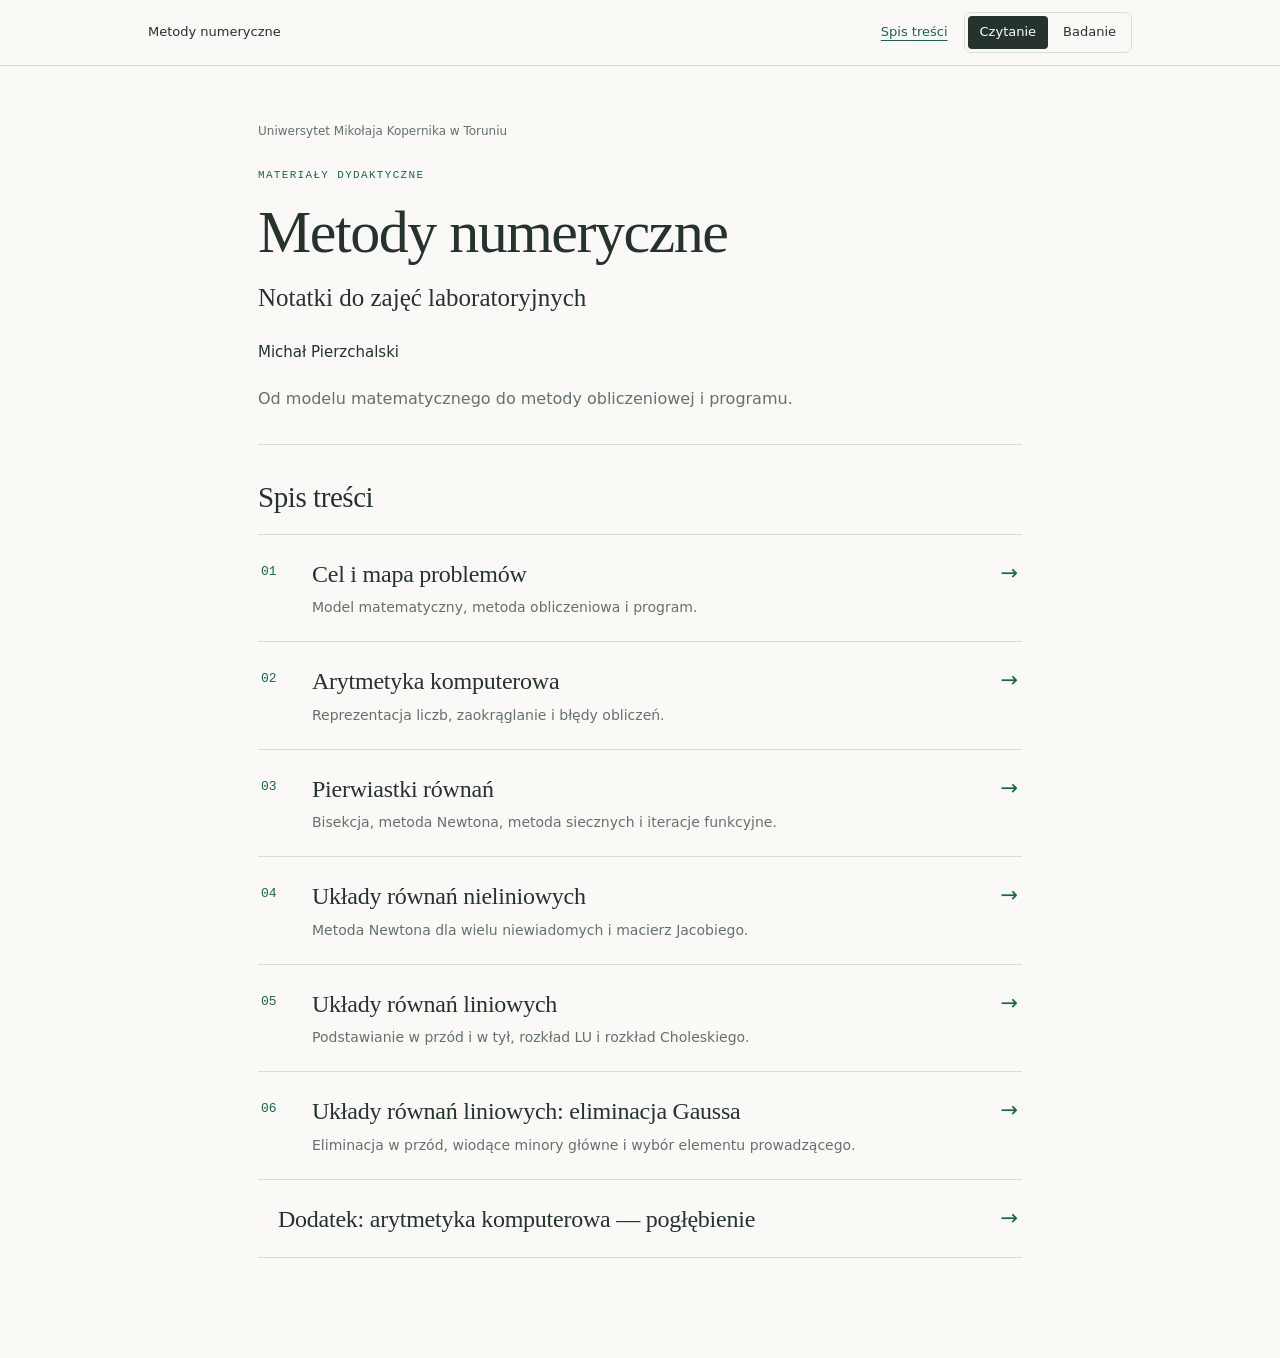
==== commit af9ca5e5: "Doprecyzuj warunki eliminacji Gaussa i dobór wierszy" ====
--- a/index.html
+++ b/index.html
@@ -67,7 +67,7 @@
 <span class="chapter-card-arrow" aria-hidden="true">→</span></a></li>
 <li class="chapter-card"><a class="chapter-card-link" href="#eliminacja-gaussa"><span class="chapter-card-number">06</span>
 <span class="chapter-card-title">Układy równań liniowych: eliminacja Gaussa</span>
-<span class="chapter-card-description">Działania na równaniach, eliminacja w przód i skalowany wybór elementu prowadzącego.</span>
+<span class="chapter-card-description">Eliminacja w przód, wiodące minory główne i wybór elementu prowadzącego.</span>
 <span class="chapter-card-arrow" aria-hidden="true">→</span></a></li>
 <li class="chapter-card chapter-card-unnumbered"><a class="chapter-card-link" href="#dodatek-arytmetyka"><span class="chapter-card-title">Dodatek: arytmetyka komputerowa — pogłębienie</span>
 <span class="chapter-card-arrow" aria-hidden="true">→</span></a></li>
@@ -5497,73 +5497,69 @@
 <h3 id="gauss-wybor-elementu"><span class="section-number-3">6.4.</span> Badanie własności: kiedy potrzebna jest zamiana wierszy?</h3>
 <div class="outline-text-3" id="text-gauss-wybor-elementu">
 <p>
-Wzór na mnożnik wymaga niezerowego dzielnika. Bez zamian wierszy
-wykonalność dla macierzy nieosobliwej zależy od jej wiodących minorów
-głównych: poznany <a href="#liniowe-warunek-lu">warunek LU</a> daje
-<math display="inline" xmlns="http://www.w3.org/1998/Math/MathML"><semantics><mrow><msub><mi>u</mi><mrow><mi>k</mi><mi>k</mi></mrow></msub><mo>=</mo><msub><mi mathvariant="normal">Δ</mi><mi>k</mi></msub><mi>/</mi><msub><mi mathvariant="normal">Δ</mi><mrow><mi>k</mi><mo>−</mo><mn>1</mn></mrow></msub></mrow><annotation encoding="application/x-tex">u_{kk}=\Delta_k/\Delta_{k-1}</annotation></semantics></math>, gdzie <math display="inline" xmlns="http://www.w3.org/1998/Math/MathML"><semantics><mrow><msub><mi mathvariant="normal">Δ</mi><mn>0</mn></msub><mo>=</mo><mn>1</mn></mrow><annotation encoding="application/x-tex">\Delta_0=1</annotation></semantics></math>.
-Jeśli wszystkie <math display="inline" xmlns="http://www.w3.org/1998/Math/MathML"><semantics><mrow><msub><mi mathvariant="normal">Δ</mi><mn>1</mn></msub><mo>,</mo><mi>…</mi><mo>,</mo><msub><mi mathvariant="normal">Δ</mi><mi>n</mi></msub><mo>≠</mo><mn>0</mn></mrow><annotation encoding="application/x-tex">\Delta_1,\ldots,\Delta_n\ne0</annotation></semantics></math>, eliminacja i podstawianie
-w tył są wykonalne. Sama nieosobliwość nie zapewnia tej kolejności obliczeń.
+Wzór na mnożnik wymaga niezerowego dzielnika. Nie wystarczy sprawdzić
+przekątnej macierzy wejściowej: dzielniki zmieniają się podczas eliminacji.
 </p>
 </div>
 <section id="outline-container-gauss-zerowy-element" class="outline-4">
-<h4 id="gauss-zerowy-element"><span class="section-number-4">6.4.1.</span> Zerowy element prowadzący: wariant znany z poprzedniego rozdziału</h4>
+<h4 id="gauss-zerowy-element"><span class="section-number-4">6.4.1.</span> Zerowy drugi minor: zero pojawia się po eliminacji</h4>
 <div class="outline-text-4" id="text-gauss-zerowy-element">
 <p>
-Wróćmy do macierzy
-<math display="inline" xmlns="http://www.w3.org/1998/Math/MathML"><semantics><mrow><mi>B</mi><mo>=</mo><mrow><mo stretchy="true" form="prefix">(</mo><mtable><mtr><mtd columnalign="center" style="text-align: center"><mn>0</mn></mtd><mtd columnalign="center" style="text-align: center"><mn>2</mn></mtd><mtd columnalign="center" style="text-align: center"><mn>4</mn></mtd></mtr><mtr><mtd columnalign="center" style="text-align: center"><mn>2</mn></mtd><mtd columnalign="center" style="text-align: center"><mn>5</mn></mtd><mtd columnalign="center" style="text-align: center"><mn>4</mn></mtd></mtr><mtr><mtd columnalign="center" style="text-align: center"><mn>4</mn></mtd><mtd columnalign="center" style="text-align: center"><mn>4</mn></mtd><mtd columnalign="center" style="text-align: center"><mn>9</mn></mtd></mtr></mtable><mo stretchy="true" form="postfix">)</mo></mrow></mrow><annotation encoding="application/x-tex">B=\begin{pmatrix}0&amp;2&amp;4\\2&amp;5&amp;4\\4&amp;4&amp;9\end{pmatrix}</annotation></semantics></math>
-i tej samej prawej strony <math display="inline" xmlns="http://www.w3.org/1998/Math/MathML"><semantics><mrow><mi>b</mi><mo>=</mo><mo stretchy="false" form="prefix">(</mo><mn>4</mn><mo>,</mo><mn>8</mn><mo>,</mo><mn>3</mn><msup><mo stretchy="false" form="postfix">)</mo><mi>T</mi></msup></mrow><annotation encoding="application/x-tex">b=(4,8,3)^T</annotation></semantics></math>.
-Bez zamian pierwszy mnożnik wymaga dzielenia przez zero, chociaż
-<math display="inline" xmlns="http://www.w3.org/1998/Math/MathML"><semantics><mrow><mrow><mi mathvariant="normal">det</mi><mo>&#8289;</mo></mrow><mi>B</mi><mo>=</mo><mi>−</mi><mn>52</mn><mo>≠</mo><mn>0</mn></mrow><annotation encoding="application/x-tex">\det B=-52\ne0</annotation></semantics></math>. W pierwszej kolumnie są jednak inne niezerowe elementy.
-Przestawienie całych równań pozwala wybrać inny wiersz prowadzący.
-</p>
-
-<div data-tytul="Rozróżnienie · dwa sposoby wyboru wiersza" id="gauss-wybor-rozroznienie" class="rozroznienie">
-<p>
-<strong>Wybór częściowy</strong> w etapie <math display="inline" xmlns="http://www.w3.org/1998/Math/MathML"><semantics><mi>k</mi><annotation encoding="application/x-tex">k</annotation></semantics></math> oznacza wybór największej wartości
-<math display="inline" xmlns="http://www.w3.org/1998/Math/MathML"><semantics><mrow><mo stretchy="false" form="prefix">|</mo><msubsup><mi>a</mi><mrow><mi>i</mi><mi>k</mi></mrow><mrow><mo stretchy="false" form="prefix">(</mo><mi>k</mi><mo stretchy="false" form="postfix">)</mo></mrow></msubsup><mo stretchy="false" form="postfix">|</mo></mrow><annotation encoding="application/x-tex">\lvert a_{ik}^{(k)}\rvert</annotation></semantics></math> w aktywnej części kolumny:
-<math display="inline" xmlns="http://www.w3.org/1998/Math/MathML"><semantics><mrow><mi>i</mi><mo>=</mo><mi>k</mi><mo>,</mo><mi>…</mi><mo>,</mo><mi>n</mi></mrow><annotation encoding="application/x-tex">i=k,\ldots,n</annotation></semantics></math>. Zamieniamy wybrany wiersz z wierszem <math display="inline" xmlns="http://www.w3.org/1998/Math/MathML"><semantics><mi>k</mi><annotation encoding="application/x-tex">k</annotation></semantics></math>.
-Wtedy <math display="inline" xmlns="http://www.w3.org/1998/Math/MathML"><semantics><mrow><mo stretchy="false" form="prefix">|</mo><msub><mi>m</mi><mrow><mi>i</mi><mi>k</mi></mrow></msub><mo stretchy="false" form="postfix">|</mo><mo>≤</mo><mn>1</mn></mrow><annotation encoding="application/x-tex">\lvert m_{ik}\rvert\le1</annotation></semantics></math>.
-</p>
-
-<p>
-<strong>Skalowany wybór częściowy</strong> porównuje
-wielkość elementu z wielkością współczynników jego wiersza. Na początku
-obliczamy skale
-</p>
-
-<math display="block" xmlns="http://www.w3.org/1998/Math/MathML"><semantics><mrow><msub><mi>σ</mi><mi>i</mi></msub><mo>=</mo><munder><mi mathvariant="normal">max</mi><mrow><mn>1</mn><mo>≤</mo><mi>j</mi><mo>≤</mo><mi>n</mi></mrow></munder><mo stretchy="false" form="prefix">|</mo><msub><mi>a</mi><mrow><mi>i</mi><mi>j</mi></mrow></msub><mo stretchy="false" form="prefix">|</mo><mi>.</mi></mrow><annotation encoding="application/x-tex">\sigma_i=\max_{1\le j\le n}|a_{ij}|.</annotation></semantics></math>
-
-<p>
-Dla nieosobliwej macierzy wszystkie <math display="inline" xmlns="http://www.w3.org/1998/Math/MathML"><semantics><mrow><msub><mi>σ</mi><mi>i</mi></msub><mo>&gt;</mo><mn>0</mn></mrow><annotation encoding="application/x-tex">\sigma_i&gt;0</annotation></semantics></math>. W każdym etapie
-wybieramy indeks <math display="inline" xmlns="http://www.w3.org/1998/Math/MathML"><semantics><mi>q</mi><annotation encoding="application/x-tex">q</annotation></semantics></math>, dla którego
-</p>
-
-<math display="block" xmlns="http://www.w3.org/1998/Math/MathML"><semantics><mrow><mfrac><mrow><mo stretchy="false" form="prefix">|</mo><msubsup><mi>a</mi><mrow><mi>q</mi><mi>k</mi></mrow><mrow><mo stretchy="false" form="prefix">(</mo><mi>k</mi><mo stretchy="false" form="postfix">)</mo></mrow></msubsup><mo stretchy="false" form="prefix">|</mo></mrow><msub><mi>σ</mi><mi>q</mi></msub></mfrac><mo>=</mo><munder><mi mathvariant="normal">max</mi><mrow><mi>k</mi><mo>≤</mo><mi>i</mi><mo>≤</mo><mi>n</mi></mrow></munder><mfrac><mrow><mo stretchy="false" form="prefix">|</mo><msubsup><mi>a</mi><mrow><mi>i</mi><mi>k</mi></mrow><mrow><mo stretchy="false" form="prefix">(</mo><mi>k</mi><mo stretchy="false" form="postfix">)</mo></mrow></msubsup><mo stretchy="false" form="prefix">|</mo></mrow><msub><mi>σ</mi><mi>i</mi></msub></mfrac><mo>,</mo></mrow><annotation encoding="application/x-tex">\frac{|a_{qk}^{(k)}|}{\sigma_q}
-=\max_{k\le i\le n}\frac{|a_{ik}^{(k)}|}{\sigma_i},</annotation></semantics></math>
-
-<p>
-a następnie zamieniamy wiersze <math display="inline" xmlns="http://www.w3.org/1998/Math/MathML"><semantics><mi>q</mi><annotation encoding="application/x-tex">q</annotation></semantics></math> i <math display="inline" xmlns="http://www.w3.org/1998/Math/MathML"><semantics><mi>k</mi><annotation encoding="application/x-tex">k</annotation></semantics></math>, także w prawej stronie.
-Skale ustalamy z pierwotnej macierzy i przenosimy wraz z wierszami;
-nie wyznaczamy ich na nowo po eliminacji. Przy remisie wybieramy pierwszy
-wiersz w aktualnej kolejności. Ograniczenie <math display="inline" xmlns="http://www.w3.org/1998/Math/MathML"><semantics><mrow><mo stretchy="false" form="prefix">|</mo><msub><mi>m</mi><mrow><mi>i</mi><mi>k</mi></mrow></msub><mo stretchy="false" form="prefix">|</mo><mo>≤</mo><mn>1</mn></mrow><annotation encoding="application/x-tex">|m_{ik}|\le1</annotation></semantics></math> nie musi
-zachodzić dla wyboru skalowanego.
-</p>
-
-</div>
-
-<p>
-Skale oznaczamy przez <math display="inline" xmlns="http://www.w3.org/1998/Math/MathML"><semantics><msub><mi>σ</mi><mi>i</mi></msub><annotation encoding="application/x-tex">\sigma_i</annotation></semantics></math>, aby nie mylić ich z wektorem
-kontrolnym <math display="inline" xmlns="http://www.w3.org/1998/Math/MathML"><semantics><mi>s</mi><annotation encoding="application/x-tex">s</annotation></semantics></math>. Maksimum wyznaczamy <strong>w każdym etapie, w aktualnej
-kolumnie i tylko wśród jeszcze niewykorzystanych wierszy</strong>. Jednorazowe
-uporządkowanie pierwszej kolumny nie wyznacza całej kolejności eliminacji.
-</p>
-
-<p>
-Zapisujemy też wektor permutacji <math display="inline" xmlns="http://www.w3.org/1998/Math/MathML"><semantics><mi>p</mi><annotation encoding="application/x-tex">p</annotation></semantics></math>: jego <math display="inline" xmlns="http://www.w3.org/1998/Math/MathML"><semantics><mi>i</mi><annotation encoding="application/x-tex">i</annotation></semantics></math>-ty element podaje numer
-pierwotnego wiersza znajdującego się teraz na pozycji <math display="inline" xmlns="http://www.w3.org/1998/Math/MathML"><semantics><mi>i</mi><annotation encoding="application/x-tex">i</annotation></semantics></math>.
-Macierz permutacji <math display="inline" xmlns="http://www.w3.org/1998/Math/MathML"><semantics><mi>P</mi><annotation encoding="application/x-tex">P</annotation></semantics></math> spełnia <math display="inline" xmlns="http://www.w3.org/1998/Math/MathML"><semantics><mrow><mi>P</mi><mi>A</mi><mo>=</mo><mi>A</mi><mo stretchy="false" form="prefix">[</mo><mi>p</mi><mo>,</mo><mo>:</mo><mo stretchy="false" form="postfix">]</mo></mrow><annotation encoding="application/x-tex">PA=A[p,:]</annotation></semantics></math>, <math display="inline" xmlns="http://www.w3.org/1998/Math/MathML"><semantics><mrow><mi>P</mi><mi>b</mi><mo>=</mo><mi>b</mi><mo stretchy="false" form="prefix">[</mo><mi>p</mi><mo stretchy="false" form="postfix">]</mo></mrow><annotation encoding="application/x-tex">Pb=b[p]</annotation></semantics></math>.
-Zamiany wierszy nie zmieniają kolejności niewiadomych.
-</p>
+Zmieńmy w głównej macierzy tylko <math display="inline" xmlns="http://www.w3.org/1998/Math/MathML"><semantics><msub><mi>a</mi><mn>22</mn></msub><annotation encoding="application/x-tex">a_{22}</annotation></semantics></math> z <math display="inline" xmlns="http://www.w3.org/1998/Math/MathML"><semantics><mn>5</mn><annotation encoding="application/x-tex">5</annotation></semantics></math> na <math display="inline" xmlns="http://www.w3.org/1998/Math/MathML"><semantics><mn>1</mn><annotation encoding="application/x-tex">1</annotation></semantics></math>,
+zachowując prawą stronę <math display="inline" xmlns="http://www.w3.org/1998/Math/MathML"><semantics><mi>b</mi><annotation encoding="application/x-tex">b</annotation></semantics></math>:
+</p>
+
+<math display="block" xmlns="http://www.w3.org/1998/Math/MathML"><semantics><mrow><mover><mi>A</mi><mo accent="true">̃</mo></mover><mo>=</mo><mrow><mo stretchy="true" form="prefix">(</mo><mtable><mtr><mtd columnalign="center" style="text-align: center"><mn>4</mn></mtd><mtd columnalign="center" style="text-align: center"><mn>2</mn></mtd><mtd columnalign="center" style="text-align: center"><mn>4</mn></mtd></mtr><mtr><mtd columnalign="center" style="text-align: center"><mn>2</mn></mtd><mtd columnalign="center" style="text-align: center"><mn>1</mn></mtd><mtd columnalign="center" style="text-align: center"><mn>4</mn></mtd></mtr><mtr><mtd columnalign="center" style="text-align: center"><mn>4</mn></mtd><mtd columnalign="center" style="text-align: center"><mn>4</mn></mtd><mtd columnalign="center" style="text-align: center"><mn>9</mn></mtd></mtr></mtable><mo stretchy="true" form="postfix">)</mo></mrow><mo>,</mo><mspace width="2.0em"></mspace><msub><mi mathvariant="normal">Δ</mi><mn>1</mn></msub><mo>=</mo><mn>4</mn><mo>,</mo><mspace width="1.0em"></mspace><msub><mi mathvariant="normal">Δ</mi><mn>2</mn></msub><mo>=</mo><mrow><mi mathvariant="normal">det</mi><mo>&#8289;</mo></mrow><mrow><mo stretchy="true" form="prefix">(</mo><mtable><mtr><mtd columnalign="center" style="text-align: center"><mn>4</mn></mtd><mtd columnalign="center" style="text-align: center"><mn>2</mn></mtd></mtr><mtr><mtd columnalign="center" style="text-align: center"><mn>2</mn></mtd><mtd columnalign="center" style="text-align: center"><mn>1</mn></mtd></mtr></mtable><mo stretchy="true" form="postfix">)</mo></mrow><mo>=</mo><mn>0</mn><mo>,</mo><mspace width="1.0em"></mspace><msub><mi mathvariant="normal">Δ</mi><mn>3</mn></msub><mo>=</mo><mi>−</mi><mn>16</mn><mi>.</mi></mrow><annotation encoding="application/x-tex">\widetilde A=\begin{pmatrix}4&amp;2&amp;4\\2&amp;1&amp;4\\4&amp;4&amp;9\end{pmatrix},
+\qquad \Delta_1=4,\quad
+\Delta_2=\det\begin{pmatrix}4&amp;2\\2&amp;1\end{pmatrix}=0,\quad
+\Delta_3=-16.</annotation></semantics></math>
+
+<p>
+Wszystkie współczynniki wejściowe są niezerowe. Dopiero działania
+<math display="inline" xmlns="http://www.w3.org/1998/Math/MathML"><semantics><mrow><msub><mi>W</mi><mn>2</mn></msub><mo>←</mo><msub><mi>W</mi><mn>2</mn></msub><mo>−</mo><mstyle displaystyle="false"><mfrac><mn>1</mn><mn>2</mn></mfrac></mstyle><msub><mi>W</mi><mn>1</mn></msub></mrow><annotation encoding="application/x-tex">W_2\leftarrow W_2-\tfrac12W_1</annotation></semantics></math>, <math display="inline" xmlns="http://www.w3.org/1998/Math/MathML"><semantics><mrow><msub><mi>W</mi><mn>3</mn></msub><mo>←</mo><msub><mi>W</mi><mn>3</mn></msub><mo>−</mo><msub><mi>W</mi><mn>1</mn></msub></mrow><annotation encoding="application/x-tex">W_3\leftarrow W_3-W_1</annotation></semantics></math> dają
+</p>
+
+<math display="block" xmlns="http://www.w3.org/1998/Math/MathML"><semantics><mrow><mrow><mo stretchy="true" form="prefix">(</mo><mtable><mtr><mtd columnalign="center" style="text-align: center"><mn>4</mn></mtd><mtd columnalign="center" style="text-align: center"><mn>2</mn></mtd><mtd columnalign="center" style="text-align: center"><mn>4</mn></mtd><mtd columnalign="center" style="text-align: center"><mn>4</mn></mtd></mtr><mtr><mtd columnalign="center" style="text-align: center"><mn>0</mn></mtd><mtd columnalign="center" style="text-align: center"><mn>0</mn></mtd><mtd columnalign="center" style="text-align: center"><mn>2</mn></mtd><mtd columnalign="center" style="text-align: center"><mn>6</mn></mtd></mtr><mtr><mtd columnalign="center" style="text-align: center"><mn>0</mn></mtd><mtd columnalign="center" style="text-align: center"><mn>2</mn></mtd><mtd columnalign="center" style="text-align: center"><mn>5</mn></mtd><mtd columnalign="center" style="text-align: center"><mi>−</mi><mn>1</mn></mtd></mtr></mtable><mo stretchy="true" form="postfix">)</mo></mrow><mi>.</mi></mrow><annotation encoding="application/x-tex">\left(\begin{array}{ccc|c}
+4&amp;2&amp;4&amp;4\\0&amp;0&amp;2&amp;6\\0&amp;2&amp;5&amp;-1
+\end{array}\right).</annotation></semantics></math>
+
+<p>
+Drugi element prowadzący wynosi <math display="inline" xmlns="http://www.w3.org/1998/Math/MathML"><semantics><mrow><mn>1</mn><mo>−</mo><mstyle displaystyle="false"><mfrac><mn>1</mn><mn>2</mn></mfrac></mstyle><mo>⋅</mo><mn>2</mn><mo>=</mo><mn>0</mn></mrow><annotation encoding="application/x-tex">1-\tfrac12\cdot2=0</annotation></semantics></math>.
+Bez zamiany wierszy nie obliczymy mnożnika <math display="inline" xmlns="http://www.w3.org/1998/Math/MathML"><semantics><mrow><msub><mi>m</mi><mn>32</mn></msub><mo>=</mo><mn>2</mn><mi>/</mi><mn>0</mn></mrow><annotation encoding="application/x-tex">m_{32}=2/0</annotation></semantics></math>.
+Zamiana <math display="inline" xmlns="http://www.w3.org/1998/Math/MathML"><semantics><mrow><msub><mi>W</mi><mn>2</mn></msub><mo>↔</mo><msub><mi>W</mi><mn>3</mn></msub></mrow><annotation encoding="application/x-tex">W_2\leftrightarrow W_3</annotation></semantics></math> daje już układ górnotrójkątny:
+</p>
+
+<math display="block" xmlns="http://www.w3.org/1998/Math/MathML"><semantics><mrow><mrow><mo stretchy="true" form="prefix">(</mo><mtable><mtr><mtd columnalign="center" style="text-align: center"><mn>4</mn></mtd><mtd columnalign="center" style="text-align: center"><mn>2</mn></mtd><mtd columnalign="center" style="text-align: center"><mn>4</mn></mtd><mtd columnalign="center" style="text-align: center"><mn>4</mn></mtd></mtr><mtr><mtd columnalign="center" style="text-align: center"><mn>0</mn></mtd><mtd columnalign="center" style="text-align: center"><mn>2</mn></mtd><mtd columnalign="center" style="text-align: center"><mn>5</mn></mtd><mtd columnalign="center" style="text-align: center"><mi>−</mi><mn>1</mn></mtd></mtr><mtr><mtd columnalign="center" style="text-align: center"><mn>0</mn></mtd><mtd columnalign="center" style="text-align: center"><mn>0</mn></mtd><mtd columnalign="center" style="text-align: center"><mn>2</mn></mtd><mtd columnalign="center" style="text-align: center"><mn>6</mn></mtd></mtr></mtable><mo stretchy="true" form="postfix">)</mo></mrow><mo>,</mo><mspace width="2.0em"></mspace><msub><mi>x</mi><mn>3</mn></msub><mo>=</mo><mn>3</mn><mo>,</mo><mspace width="1.0em"></mspace><msub><mi>x</mi><mn>2</mn></msub><mo>=</mo><mi>−</mi><mn>8</mn><mo>,</mo><mspace width="1.0em"></mspace><msub><mi>x</mi><mn>1</mn></msub><mo>=</mo><mn>2</mn><mi>.</mi></mrow><annotation encoding="application/x-tex">\left(\begin{array}{ccc|c}
+4&amp;2&amp;4&amp;4\\0&amp;2&amp;5&amp;-1\\0&amp;0&amp;2&amp;6
+\end{array}\right),
+\qquad x_3=3,\quad x_2=-8,\quad x_1=2.</annotation></semantics></math>
+
+<p>
+Zerowy wcześniejszy minor zatrzymał metodę bez zamian, chociaż
+<math display="inline" xmlns="http://www.w3.org/1998/Math/MathML"><semantics><mrow><mrow><mi mathvariant="normal">det</mi><mo>&#8289;</mo></mrow><mover><mi>A</mi><mo accent="true">̃</mo></mover><mo>≠</mo><mn>0</mn></mrow><annotation encoding="application/x-tex">\det\widetilde A\ne0</annotation></semantics></math> i układ ma jedno rozwiązanie.
+</p>
+
+<div data-tytul="Rozróżnienie · wybór wiersza prowadzącego" id="gauss-wybor-rozroznienie" class="rozroznienie">
+<p>
+<strong>Wybór częściowy</strong> wybiera największą wartość <math display="inline" xmlns="http://www.w3.org/1998/Math/MathML"><semantics><mrow><mo stretchy="false" form="prefix">|</mo><msubsup><mi>a</mi><mrow><mi>i</mi><mi>k</mi></mrow><mrow><mo stretchy="false" form="prefix">(</mo><mi>k</mi><mo stretchy="false" form="postfix">)</mo></mrow></msubsup><mo stretchy="false" form="prefix">|</mo></mrow><annotation encoding="application/x-tex">|a_{ik}^{(k)}|</annotation></semantics></math>
+w aktywnej części kolumny, <math display="inline" xmlns="http://www.w3.org/1998/Math/MathML"><semantics><mrow><mi>i</mi><mo>=</mo><mi>k</mi><mo>,</mo><mi>…</mi><mo>,</mo><mi>n</mi></mrow><annotation encoding="application/x-tex">i=k,\ldots,n</annotation></semantics></math>.
+<strong>Skalowany wybór częściowy</strong> porównuje ją z początkową skalą wiersza:
+</p>
+
+<math display="block" xmlns="http://www.w3.org/1998/Math/MathML"><semantics><mrow><msub><mi>σ</mi><mi>i</mi></msub><mo>=</mo><munder><mi mathvariant="normal">max</mi><mrow><mn>1</mn><mo>≤</mo><mi>j</mi><mo>≤</mo><mi>n</mi></mrow></munder><mo stretchy="false" form="prefix">|</mo><msub><mi>a</mi><mrow><mi>i</mi><mi>j</mi></mrow></msub><mo stretchy="false" form="prefix">|</mo><mo>,</mo><mspace width="2.0em"></mspace><mfrac><mrow><mo stretchy="false" form="prefix">|</mo><msubsup><mi>a</mi><mrow><mi>q</mi><mi>k</mi></mrow><mrow><mo stretchy="false" form="prefix">(</mo><mi>k</mi><mo stretchy="false" form="postfix">)</mo></mrow></msubsup><mo stretchy="false" form="prefix">|</mo></mrow><msub><mi>σ</mi><mi>q</mi></msub></mfrac><mo>=</mo><munder><mi mathvariant="normal">max</mi><mrow><mi>k</mi><mo>≤</mo><mi>i</mi><mo>≤</mo><mi>n</mi></mrow></munder><mfrac><mrow><mo stretchy="false" form="prefix">|</mo><msubsup><mi>a</mi><mrow><mi>i</mi><mi>k</mi></mrow><mrow><mo stretchy="false" form="prefix">(</mo><mi>k</mi><mo stretchy="false" form="postfix">)</mo></mrow></msubsup><mo stretchy="false" form="prefix">|</mo></mrow><msub><mi>σ</mi><mi>i</mi></msub></mfrac><mi>.</mi></mrow><annotation encoding="application/x-tex">\sigma_i=\max_{1\le j\le n}|a_{ij}|,\qquad
+\frac{|a_{qk}^{(k)}|}{\sigma_q}
+=\max_{k\le i\le n}
+\frac{|a_{ik}^{(k)}|}{\sigma_i}.</annotation></semantics></math>
+
+<p>
+Dla nieosobliwej macierzy skale są dodatnie. W każdym etapie zamieniamy
+wiersze <math display="inline" xmlns="http://www.w3.org/1998/Math/MathML"><semantics><mi>q</mi><annotation encoding="application/x-tex">q</annotation></semantics></math> i <math display="inline" xmlns="http://www.w3.org/1998/Math/MathML"><semantics><mi>k</mi><annotation encoding="application/x-tex">k</annotation></semantics></math>, wraz z prawymi stronami i skalami. Przy remisie
+wybieramy pierwszy wiersz w aktualnej kolejności. Wektor <math display="inline" xmlns="http://www.w3.org/1998/Math/MathML"><semantics><mi>p</mi><annotation encoding="application/x-tex">p</annotation></semantics></math> zapisuje
+numery pierwotnych wierszy: <math display="inline" xmlns="http://www.w3.org/1998/Math/MathML"><semantics><mrow><mi>P</mi><mi>A</mi><mo>=</mo><mi>A</mi><mo stretchy="false" form="prefix">[</mo><mi>p</mi><mo>,</mo><mo>:</mo><mo stretchy="false" form="postfix">]</mo></mrow><annotation encoding="application/x-tex">PA=A[p,:]</annotation></semantics></math>, <math display="inline" xmlns="http://www.w3.org/1998/Math/MathML"><semantics><mrow><mi>P</mi><mi>b</mi><mo>=</mo><mi>b</mi><mo stretchy="false" form="prefix">[</mo><mi>p</mi><mo stretchy="false" form="postfix">]</mo></mrow><annotation encoding="application/x-tex">Pb=b[p]</annotation></semantics></math>.
+Kolejność niewiadomych pozostaje bez zmian.
+</p>
+
+</div>
 </div>
 </section>
 <section id="outline-container-gauss-maly-element" class="outline-4">
@@ -5614,131 +5610,116 @@
 </section>
 </section>
 <section id="outline-container-gauss-twierdzenie" class="outline-3">
-<h3 id="gauss-twierdzenie"><span class="section-number-3">6.5.</span> Twierdzenie: wykonalność i poprawność eliminacji</h3>
+<h3 id="gauss-twierdzenie"><span class="section-number-3">6.5.</span> Twierdzenie: kiedy Gauss bez zamian zawsze rozwiązuje układ?</h3>
 <div class="outline-text-3" id="text-gauss-twierdzenie">
-<div data-tytul="Twierdzenie · eliminacja z zamianami wierszy" id="gauss-twierdzenie-tresc" class="twierdzenie">
-<p>
-Niech <math display="inline" xmlns="http://www.w3.org/1998/Math/MathML"><semantics><mrow><mi>A</mi><mo>∈</mo><msup><mi mathvariant="double-struck">ℝ</mi><mrow><mi>n</mi><mo>×</mo><mi>n</mi></mrow></msup></mrow><annotation encoding="application/x-tex">A\in\mathbb R^{n\times n}</annotation></semantics></math> będzie nieosobliwa,
-<math display="inline" xmlns="http://www.w3.org/1998/Math/MathML"><semantics><mrow><mi>b</mi><mo>∈</mo><msup><mi mathvariant="double-struck">ℝ</mi><mi>n</mi></msup></mrow><annotation encoding="application/x-tex">b\in\mathbb R^n</annotation></semantics></math>, <math display="inline" xmlns="http://www.w3.org/1998/Math/MathML"><semantics><mrow><mi>n</mi><mo>≥</mo><mn>1</mn></mrow><annotation encoding="application/x-tex">n\ge1</annotation></semantics></math>. W arytmetyce dokładnej eliminacja Gaussa,
-która w każdym etapie wybiera niezerowy element w aktywnej części kolumny
-i przestawia odpowiedni wiersz na pozycję prowadzącą, jest wykonalna.
-Otrzymany układ górnotrójkątny ma niezerową przekątną, a podstawianie w tył
-wyznacza jedyne rozwiązanie <math display="inline" xmlns="http://www.w3.org/1998/Math/MathML"><semantics><mrow><mi>A</mi><mi>x</mi><mo>=</mo><mi>b</mi></mrow><annotation encoding="application/x-tex">Ax=b</annotation></semantics></math>.
-</p>
-
-<p>
-Zarówno wybór częściowy, jak i skalowany wybór częściowy spełniają ten warunek.
-</p>
+<p>
+Niech <math display="inline" xmlns="http://www.w3.org/1998/Math/MathML"><semantics><mrow><msub><mi mathvariant="normal">Δ</mi><mi>k</mi></msub><mo>=</mo><mrow><mi mathvariant="normal">det</mi><mo>&#8289;</mo></mrow><msub><mi>A</mi><mi>k</mi></msub></mrow><annotation encoding="application/x-tex">\Delta_k=\det A_k</annotation></semantics></math>, gdzie <math display="inline" xmlns="http://www.w3.org/1998/Math/MathML"><semantics><msub><mi>A</mi><mi>k</mi></msub><annotation encoding="application/x-tex">A_k</annotation></semantics></math> jest lewym górnym blokiem
+<math display="inline" xmlns="http://www.w3.org/1998/Math/MathML"><semantics><mrow><mi>k</mi><mo>×</mo><mi>k</mi></mrow><annotation encoding="application/x-tex">k\times k</annotation></semantics></math> macierzy <math display="inline" xmlns="http://www.w3.org/1998/Math/MathML"><semantics><mi>A</mi><annotation encoding="application/x-tex">A</annotation></semantics></math>; przyjmujemy <math display="inline" xmlns="http://www.w3.org/1998/Math/MathML"><semantics><mrow><msub><mi mathvariant="normal">Δ</mi><mn>0</mn></msub><mo>=</mo><mn>1</mn></mrow><annotation encoding="application/x-tex">\Delta_0=1</annotation></semantics></math>.
+</p>
+
+<div data-tytul="Twierdzenie · warunek konieczny i wystarczający" id="gauss-twierdzenie-tresc" class="twierdzenie">
+<p>
+Dla <math display="inline" xmlns="http://www.w3.org/1998/Math/MathML"><semantics><mrow><mi>A</mi><mo>∈</mo><msup><mi mathvariant="double-struck">ℝ</mi><mrow><mi>n</mi><mo>×</mo><mi>n</mi></mrow></msup></mrow><annotation encoding="application/x-tex">A\in\mathbb R^{n\times n}</annotation></semantics></math>, <math display="inline" xmlns="http://www.w3.org/1998/Math/MathML"><semantics><mrow><mi>n</mi><mo>≥</mo><mn>1</mn></mrow><annotation encoding="application/x-tex">n\ge1</annotation></semantics></math>, metoda Gaussa
+<strong>bez zamian wierszy</strong> — eliminacja w przód i podstawianie w tył —
+w arytmetyce dokładnej jest wykonalna z niezerowymi dzielnikami
+i wyznacza jedyne rozwiązanie <math display="inline" xmlns="http://www.w3.org/1998/Math/MathML"><semantics><mrow><mi>A</mi><mi>x</mi><mo>=</mo><mi>b</mi></mrow><annotation encoding="application/x-tex">Ax=b</annotation></semantics></math> dla każdego <math display="inline" xmlns="http://www.w3.org/1998/Math/MathML"><semantics><mi>b</mi><annotation encoding="application/x-tex">b</annotation></semantics></math>
+<strong>wtedy i tylko wtedy, gdy</strong>
+</p>
+
+<math display="block" xmlns="http://www.w3.org/1998/Math/MathML"><semantics><menclose notation="box"><mrow><msub><mi mathvariant="normal">Δ</mi><mn>1</mn></msub><mo>≠</mo><mn>0</mn><mo>,</mo><mspace width="0.222em"></mspace><msub><mi mathvariant="normal">Δ</mi><mn>2</mn></msub><mo>≠</mo><mn>0</mn><mo>,</mo><mspace width="0.222em"></mspace><mi>…</mi><mo>,</mo><mspace width="0.222em"></mspace><msub><mi mathvariant="normal">Δ</mi><mi>n</mi></msub><mo>≠</mo><mn>0</mn><mi>.</mi></mrow></menclose><annotation encoding="application/x-tex">\boxed{\Delta_1\ne0,\ \Delta_2\ne0,\ \ldots,\ \Delta_n\ne0.}</annotation></semantics></math>
 
 </div>
 
 <details id="gauss-dowod">
-<summary>Dowód: odwracalność działań i niezerowy element w aktywnej kolumnie</summary>
-<p>
-Wszystkie wykonane działania są odwracalne, więc zachowują nieosobliwość
-macierzy i zbiór rozwiązań układu. Po <math display="inline" xmlns="http://www.w3.org/1998/Math/MathML"><semantics><mrow><mi>k</mi><mo>−</mo><mn>1</mn></mrow><annotation encoding="application/x-tex">k-1</annotation></semantics></math> etapach macierz ma postać
-blokową
-</p>
-
-<math display="block" xmlns="http://www.w3.org/1998/Math/MathML"><semantics><mrow><mrow><mo stretchy="true" form="prefix">(</mo><mtable><mtr><mtd columnalign="center" style="text-align: center"><mi>T</mi></mtd><mtd columnalign="center" style="text-align: center"><mi>R</mi></mtd></mtr><mtr><mtd columnalign="center" style="text-align: center"><mn>0</mn></mtd><mtd columnalign="center" style="text-align: center"><mi>C</mi></mtd></mtr></mtable><mo stretchy="true" form="postfix">)</mo></mrow><mo>,</mo></mrow><annotation encoding="application/x-tex">\begin{pmatrix}T&amp;R\\0&amp;C\end{pmatrix},</annotation></semantics></math>
-
-<p>
-gdzie <math display="inline" xmlns="http://www.w3.org/1998/Math/MathML"><semantics><mi>T</mi><annotation encoding="application/x-tex">T</annotation></semantics></math> jest górnotrójkątna z wcześniej wybranymi niezerowymi
-elementami prowadzącymi na przekątnej. Dla <math display="inline" xmlns="http://www.w3.org/1998/Math/MathML"><semantics><mrow><mi>k</mi><mo>=</mo><mn>1</mn></mrow><annotation encoding="application/x-tex">k=1</annotation></semantics></math> rozpatrujemy po prostu
-<math display="inline" xmlns="http://www.w3.org/1998/Math/MathML"><semantics><mrow><mi>C</mi><mo>=</mo><mi>A</mi></mrow><annotation encoding="application/x-tex">C=A</annotation></semantics></math>. Ponieważ wyznacznik całej macierzy jest niezerowy, a dla
-<math display="inline" xmlns="http://www.w3.org/1998/Math/MathML"><semantics><mrow><mi>k</mi><mo>&gt;</mo><mn>1</mn></mrow><annotation encoding="application/x-tex">k&gt;1</annotation></semantics></math> wynosi <math display="inline" xmlns="http://www.w3.org/1998/Math/MathML"><semantics><mrow><mrow><mi mathvariant="normal">det</mi><mo>&#8289;</mo></mrow><mi>T</mi><mrow><mi mathvariant="normal">det</mi><mo>&#8289;</mo></mrow><mi>C</mi></mrow><annotation encoding="application/x-tex">\det T\det C</annotation></semantics></math>, blok <math display="inline" xmlns="http://www.w3.org/1998/Math/MathML"><semantics><mi>C</mi><annotation encoding="application/x-tex">C</annotation></semantics></math> też jest nieosobliwy.
-Jego pierwsza kolumna nie może składać się z samych zer. Można więc
-wybrać niezerowy element prowadzący i wykonać kolejny etap eliminacji.
-</p>
-
-<p>
-Indukcja daje macierz górnotrójkątną <math display="inline" xmlns="http://www.w3.org/1998/Math/MathML"><semantics><mi>U</mi><annotation encoding="application/x-tex">U</annotation></semantics></math> z niezerową przekątną.
-Podstawianie w tył wyznacza jednoznacznie kolejne współrzędne, a
-równoważność układów zapewnia, że otrzymany wektor rozwiązuje <math display="inline" xmlns="http://www.w3.org/1998/Math/MathML"><semantics><mrow><mi>A</mi><mi>x</mi><mo>=</mo><mi>b</mi></mrow><annotation encoding="application/x-tex">Ax=b</annotation></semantics></math>.
-Przy wyborze skalowanym wszystkie skale są dodatnie; skoro w aktywnej
-kolumnie jest element niezerowy, maksimum ilorazów też jest dodatnie.
-Wybrany element nie może zatem być zerem.
+<summary>Uzasadnienie i rola ostatniego minora</summary>
+<p>
+Po wykonalnych wcześniejszych etapach elementy prowadzące spełniają
+</p>
+
+<math display="block" xmlns="http://www.w3.org/1998/Math/MathML"><semantics><mrow><msub><mi mathvariant="normal">Δ</mi><mi>k</mi></msub><mo>=</mo><msub><mi>u</mi><mn>11</mn></msub><mi>⋯</mi><msub><mi>u</mi><mrow><mi>k</mi><mi>k</mi></mrow></msub><mo>,</mo><mspace width="2.0em"></mspace><msub><mi>u</mi><mrow><mi>k</mi><mi>k</mi></mrow></msub><mo>=</mo><mfrac><msub><mi mathvariant="normal">Δ</mi><mi>k</mi></msub><msub><mi mathvariant="normal">Δ</mi><mrow><mi>k</mi><mo>−</mo><mn>1</mn></mrow></msub></mfrac><mi>.</mi></mrow><annotation encoding="application/x-tex">\Delta_k=u_{11}\cdots u_{kk},\qquad
+u_{kk}=\frac{\Delta_k}{\Delta_{k-1}}.</annotation></semantics></math>
+
+<p>
+Niezerowe minory zapewniają więc kolejno niezerowe dzielniki.
+Odwrotnie: niezerowe dzielniki dają niezerowe iloczyny, czyli wszystkie
+<math display="inline" xmlns="http://www.w3.org/1998/Math/MathML"><semantics><mrow><msub><mi mathvariant="normal">Δ</mi><mi>k</mi></msub><mo>≠</mo><mn>0</mn></mrow><annotation encoding="application/x-tex">\Delta_k\ne0</annotation></semantics></math>. Odwracalność działań na równaniach i podstawianie w tył
+zapewniają jedyne rozwiązanie.
+</p>
+
+<p>
+Eliminacja dzieli przez <math display="inline" xmlns="http://www.w3.org/1998/Math/MathML"><semantics><mrow><msub><mi>u</mi><mn>11</mn></msub><mo>,</mo><mi>…</mi><mo>,</mo><msub><mi>u</mi><mrow><mi>n</mi><mo>−</mo><mn>1</mn><mo>,</mo><mi>n</mi><mo>−</mo><mn>1</mn></mrow></msub></mrow><annotation encoding="application/x-tex">u_{11},\ldots,u_{n-1,n-1}</annotation></semantics></math>.
+Ostatni warunek <math display="inline" xmlns="http://www.w3.org/1998/Math/MathML"><semantics><mrow><msub><mi mathvariant="normal">Δ</mi><mi>n</mi></msub><mo>≠</mo><mn>0</mn></mrow><annotation encoding="application/x-tex">\Delta_n\ne0</annotation></semantics></math> zapewnia <math display="inline" xmlns="http://www.w3.org/1998/Math/MathML"><semantics><mrow><msub><mi>u</mi><mrow><mi>n</mi><mi>n</mi></mrow></msub><mo>≠</mo><mn>0</mn></mrow><annotation encoding="application/x-tex">u_{nn}\ne0</annotation></semantics></math>, potrzebne
+przy rozpoczęciu podstawiania: <math display="inline" xmlns="http://www.w3.org/1998/Math/MathML"><semantics><mrow><msub><mi>x</mi><mi>n</mi></msub><mo>=</mo><msub><mi>c</mi><mi>n</mi></msub><mi>/</mi><msub><mi>u</mi><mrow><mi>n</mi><mi>n</mi></mrow></msub></mrow><annotation encoding="application/x-tex">x_n=c_n/u_{nn}</annotation></semantics></math>.
 </p>
 </details>
 
 <p>
-Twierdzenie dotyczy arytmetyki dokładnej. Nie podaje oszacowania błędu
-programu <code>Float64</code>. Wybór elementu prowadzącego nie usuwa wszystkich
-skutków zaokrągleń ani zależności błędu od własności macierzy.
+<strong>Związek z LU.</strong> Samo obliczenie czynników <math display="inline" xmlns="http://www.w3.org/1998/Math/MathML"><semantics><mrow><mi>A</mi><mo>=</mo><mi>L</mi><mi>U</mi></mrow><annotation encoding="application/x-tex">A=LU</annotation></semantics></math> nie wymaga dzielenia
+przez <math display="inline" xmlns="http://www.w3.org/1998/Math/MathML"><semantics><msub><mi>u</mi><mrow><mi>n</mi><mi>n</mi></mrow></msub><annotation encoding="application/x-tex">u_{nn}</annotation></semantics></math>, więc przy niezerowych pierwszych <math display="inline" xmlns="http://www.w3.org/1998/Math/MathML"><semantics><mrow><mi>n</mi><mo>−</mo><mn>1</mn></mrow><annotation encoding="application/x-tex">n-1</annotation></semantics></math> minorach
+ostatni minor może być zerowy. Rozwiązanie układu przez LU obejmuje
+jednak także <math display="inline" xmlns="http://www.w3.org/1998/Math/MathML"><semantics><mrow><mi>U</mi><mi>x</mi><mo>=</mo><mi>z</mi></mrow><annotation encoding="application/x-tex">Ux=z</annotation></semantics></math>, a więc to samo podstawianie w tył.
 </p>
 
 <details id="gauss-osobliwosc">
-<summary>Co oznacza zerowa aktywna kolumna?</summary>
-<p>
-Jeśli w arytmetyce dokładnej, po poprawnych wcześniejszych etapach, cała
-aktywna część kolumny jest zerowa, to dla macierzy kwadratowej nie można
-uzyskać <math display="inline" xmlns="http://www.w3.org/1998/Math/MathML"><semantics><mi>n</mi><annotation encoding="application/x-tex">n</annotation></semantics></math> niezerowych elementów prowadzących. Macierz jest osobliwa.
-Nie wynika z tego jeszcze sprzeczność układu: zależnie od prawej strony
-może on mieć nieskończenie wiele rozwiązań albo nie mieć żadnego.
-Do rozstrzygnięcia potrzebna jest dalsza analiza układu.
-</p>
-
-<p>
-Zero otrzymane w programie po zaokrągleniach nie jest samo w sobie dowodem
-osobliwości dokładnej macierzy wejściowej.
+<summary>Wykonalność tej metody a istnienie rozwiązania</summary>
+<p>
+Dla jedynego rozwiązania układu kwadratowego wystarcza i jest konieczne
+<math display="inline" xmlns="http://www.w3.org/1998/Math/MathML"><semantics><mrow><mrow><mi mathvariant="normal">det</mi><mo>&#8289;</mo></mrow><mi>A</mi><mo>≠</mo><mn>0</mn></mrow><annotation encoding="application/x-tex">\det A\ne0</annotation></semantics></math>. Niezerowość wcześniejszych minorów jest dodatkowym
+warunkiem pracy <strong>bez zamian wierszy</strong>, co pokazuje <math display="inline" xmlns="http://www.w3.org/1998/Math/MathML"><semantics><mover><mi>A</mi><mo accent="true">̃</mo></mover><annotation encoding="application/x-tex">\widetilde A</annotation></semantics></math>.
+Jeśli wcześniejsze minory są niezerowe, lecz <math display="inline" xmlns="http://www.w3.org/1998/Math/MathML"><semantics><mrow><msub><mi mathvariant="normal">Δ</mi><mi>n</mi></msub><mo>=</mo><mn>0</mn></mrow><annotation encoding="application/x-tex">\Delta_n=0</annotation></semantics></math>, ostatnie
+równanie ma postać <math display="inline" xmlns="http://www.w3.org/1998/Math/MathML"><semantics><mrow><mn>0</mn><mo>=</mo><msub><mi>c</mi><mi>n</mi></msub></mrow><annotation encoding="application/x-tex">0=c_n</annotation></semantics></math>: układ jest sprzeczny albo ma nieskończenie
+wiele rozwiązań. Twierdzenie nie jest oszacowaniem błędu w <code>Float64</code>.
 </p>
 </details>
 </div>
 </section>
+<section id="outline-container-gauss-zamiany-wierszy" class="outline-3">
+<h3 id="gauss-zamiany-wierszy"><span class="section-number-3">6.6.</span> Twierdzenie: kiedy wystarczą zamiany wierszy?</h3>
+<div class="outline-text-3" id="text-gauss-zamiany-wierszy">
+<div data-tytul="Twierdzenie · eliminacja z doborem wierszy" id="gauss-twierdzenie-zamiany" class="twierdzenie">
+<p>
+Jeśli <math display="inline" xmlns="http://www.w3.org/1998/Math/MathML"><semantics><mrow><mi>A</mi><mo>∈</mo><msup><mi mathvariant="double-struck">ℝ</mi><mrow><mi>n</mi><mo>×</mo><mi>n</mi></mrow></msup></mrow><annotation encoding="application/x-tex">A\in\mathbb R^{n\times n}</annotation></semantics></math>, <math display="inline" xmlns="http://www.w3.org/1998/Math/MathML"><semantics><mrow><mi>n</mi><mo>≥</mo><mn>1</mn></mrow><annotation encoding="application/x-tex">n\ge1</annotation></semantics></math>, i <math display="inline" xmlns="http://www.w3.org/1998/Math/MathML"><semantics><mrow><mrow><mi mathvariant="normal">det</mi><mo>&#8289;</mo></mrow><mi>A</mi><mo>≠</mo><mn>0</mn></mrow><annotation encoding="application/x-tex">\det A\ne0</annotation></semantics></math>,
+to w arytmetyce dokładnej na każdym etapie Gaussa można wybrać niezerowy
+element prowadzący w aktualnie przekształconej macierzy, w razie potrzeby
+zamieniając wiersze. Otrzymana macierz <math display="inline" xmlns="http://www.w3.org/1998/Math/MathML"><semantics><mi>U</mi><annotation encoding="application/x-tex">U</annotation></semantics></math> ma
+niezerową przekątną, a podstawianie w tył wyznacza jedyne rozwiązanie
+<math display="inline" xmlns="http://www.w3.org/1998/Math/MathML"><semantics><mrow><mi>A</mi><mi>x</mi><mo>=</mo><mi>b</mi></mrow><annotation encoding="application/x-tex">Ax=b</annotation></semantics></math> dla każdego <math display="inline" xmlns="http://www.w3.org/1998/Math/MathML"><semantics><mrow><mi>b</mi><mo>∈</mo><msup><mi mathvariant="double-struck">ℝ</mi><mi>n</mi></msup></mrow><annotation encoding="application/x-tex">b\in\mathbb R^n</annotation></semantics></math>.
+</p>
+
+</div>
+
+<details id="gauss-dowod-zamiany">
+<summary>Dlaczego odpowiedni wiersz zawsze istnieje?</summary>
+<p>
+W etapie <math display="inline" xmlns="http://www.w3.org/1998/Math/MathML"><semantics><mi>k</mi><annotation encoding="application/x-tex">k</annotation></semantics></math> szukamy niezerowego elementu kolumny <math display="inline" xmlns="http://www.w3.org/1998/Math/MathML"><semantics><mi>k</mi><annotation encoding="application/x-tex">k</annotation></semantics></math> w wierszach
+<math display="inline" xmlns="http://www.w3.org/1998/Math/MathML"><semantics><mrow><mi>k</mi><mo>,</mo><mi>…</mi><mo>,</mo><mi>n</mi></mrow><annotation encoding="application/x-tex">k,\ldots,n</annotation></semantics></math>. Gdyby po wcześniejszych poprawnych etapach wszystkie
+te elementy były zerowe, pozostały blok, a więc cała macierz, miałby zerowy
+wyznacznik. Jest to niemożliwe: zamiany wierszy i eliminacja zachowują
+nieosobliwość. Wybór niezerowego elementu pozwala wykonać kolejny etap;
+na końcu nieosobliwy układ trójkątny rozwiązujemy przez podstawianie w tył.
+</p>
+</details>
+</div>
+</section>
 <section id="outline-container-gauss-przewidywanie" class="outline-3">
-<h3 id="gauss-przewidywanie"><span class="section-number-3">6.6.</span> Wnioskowanie: co przewidujemy dla naszych danych?</h3>
+<h3 id="gauss-przewidywanie"><span class="section-number-3">6.7.</span> Wnioskowanie: co przewidujemy dla naszych danych?</h3>
 <div class="outline-text-3" id="text-gauss-przewidywanie">
-<div data-tytul="Wnioskowanie · wykazane założenia i wynik dokładny" id="gauss-wnioskowanie" class="wnioskowanie">
-<p>
-Dla głównej macierzy <math display="inline" xmlns="http://www.w3.org/1998/Math/MathML"><semantics><mi>A</mi><annotation encoding="application/x-tex">A</annotation></semantics></math> mamy <math display="inline" xmlns="http://www.w3.org/1998/Math/MathML"><semantics><mrow><mrow><mi mathvariant="normal">det</mi><mo>&#8289;</mo></mrow><mi>A</mi><mo>=</mo><mn>64</mn><mo>≠</mo><mn>0</mn></mrow><annotation encoding="application/x-tex">\det A=64\ne0</annotation></semantics></math>.
-Twierdzenie zapewnia wykonalność eliminacji z wyborem wierszy i jedyne
-rozwiązanie dla podanej prawej strony. Ponadto wiodące minory
-<math display="inline" xmlns="http://www.w3.org/1998/Math/MathML"><semantics><mrow><mn>4</mn><mo>,</mo><mn>16</mn><mo>,</mo><mn>64</mn></mrow><annotation encoding="application/x-tex">4,16,64</annotation></semantics></math> są niezerowe, więc wystarczy wariant bez zamian.
-</p>
-
-<p>
-Przy wyborze skalowanym początkowe skale wynoszą <math display="inline" xmlns="http://www.w3.org/1998/Math/MathML"><semantics><mrow><mo stretchy="false" form="prefix">(</mo><mn>4</mn><mo>,</mo><mn>5</mn><mo>,</mo><mn>9</mn><mo stretchy="false" form="postfix">)</mo></mrow><annotation encoding="application/x-tex">(4,5,9)</annotation></semantics></math>.
-Pierwsze ilorazy to <math display="inline" xmlns="http://www.w3.org/1998/Math/MathML"><semantics><mrow><mn>1</mn><mo>,</mo><mn>2</mn><mi>/</mi><mn>5</mn><mo>,</mo><mn>4</mn><mi>/</mi><mn>9</mn></mrow><annotation encoding="application/x-tex">1,2/5,4/9</annotation></semantics></math>, zatem pozostawiamy pierwszy wiersz.
-W drugim etapie porównujemy <math display="inline" xmlns="http://www.w3.org/1998/Math/MathML"><semantics><mrow><mn>4</mn><mi>/</mi><mn>5</mn></mrow><annotation encoding="application/x-tex">4/5</annotation></semantics></math> i <math display="inline" xmlns="http://www.w3.org/1998/Math/MathML"><semantics><mrow><mn>2</mn><mi>/</mi><mn>9</mn></mrow><annotation encoding="application/x-tex">2/9</annotation></semantics></math>: znów bez zamiany.
-Przewidujemy <math display="inline" xmlns="http://www.w3.org/1998/Math/MathML"><semantics><mrow><mi>p</mi><mo>=</mo><mo stretchy="false" form="prefix">(</mo><mn>1</mn><mo>,</mo><mn>2</mn><mo>,</mo><mn>3</mn><mo stretchy="false" form="postfix">)</mo></mrow><annotation encoding="application/x-tex">p=(1,2,3)</annotation></semantics></math>, poznane <math display="inline" xmlns="http://www.w3.org/1998/Math/MathML"><semantics><mrow><mi>L</mi><mo>,</mo><mi>U</mi></mrow><annotation encoding="application/x-tex">L,U</annotation></semantics></math>, <math display="inline" xmlns="http://www.w3.org/1998/Math/MathML"><semantics><mrow><mi>z</mi><mo>=</mo><mo stretchy="false" form="prefix">(</mo><mn>4</mn><mo>,</mo><mn>6</mn><mo>,</mo><mi>−</mi><mn>4</mn><msup><mo stretchy="false" form="postfix">)</mo><mi>T</mi></msup></mrow><annotation encoding="application/x-tex">z=(4,6,-4)^T</annotation></semantics></math>
-i <math display="inline" xmlns="http://www.w3.org/1998/Math/MathML"><semantics><mrow><mi>x</mi><mo>=</mo><mo stretchy="false" form="prefix">(</mo><mn>1</mn><mo>,</mo><mn>2</mn><mo>,</mo><mi>−</mi><mn>1</mn><msup><mo stretchy="false" form="postfix">)</mo><mi>T</mi></msup></mrow><annotation encoding="application/x-tex">x=(1,2,-1)^T</annotation></semantics></math>.
-</p>
-
-</div>
-
-<p>
-Dla wariantu <math display="inline" xmlns="http://www.w3.org/1998/Math/MathML"><semantics><mi>B</mi><annotation encoding="application/x-tex">B</annotation></semantics></math> nieosobliwość także została wykazana, lecz wersja
-bez zamian zatrzyma się na pierwszym dzielniku. Wersja skalowana
-porówna <math display="inline" xmlns="http://www.w3.org/1998/Math/MathML"><semantics><mrow><mn>0</mn><mo>,</mo><mn>2</mn><mi>/</mi><mn>5</mn><mo>,</mo><mn>4</mn><mi>/</mi><mn>9</mn></mrow><annotation encoding="application/x-tex">0,2/5,4/9</annotation></semantics></math> i zamieni wiersze 1 oraz 3:
-</p>
-
-<math display="block" xmlns="http://www.w3.org/1998/Math/MathML"><semantics><mrow><mrow><mo stretchy="true" form="prefix">(</mo><mtable><mtr><mtd columnalign="center" style="text-align: center"><mn>4</mn></mtd><mtd columnalign="center" style="text-align: center"><mn>4</mn></mtd><mtd columnalign="center" style="text-align: center"><mn>9</mn></mtd><mtd columnalign="center" style="text-align: center"><mn>3</mn></mtd></mtr><mtr><mtd columnalign="center" style="text-align: center"><mn>2</mn></mtd><mtd columnalign="center" style="text-align: center"><mn>5</mn></mtd><mtd columnalign="center" style="text-align: center"><mn>4</mn></mtd><mtd columnalign="center" style="text-align: center"><mn>8</mn></mtd></mtr><mtr><mtd columnalign="center" style="text-align: center"><mn>0</mn></mtd><mtd columnalign="center" style="text-align: center"><mn>2</mn></mtd><mtd columnalign="center" style="text-align: center"><mn>4</mn></mtd><mtd columnalign="center" style="text-align: center"><mn>4</mn></mtd></mtr></mtable><mo stretchy="true" form="postfix">)</mo></mrow><mspace width="1.0em"></mspace><mo>→</mo><mspace width="1.0em"></mspace><mrow><mo stretchy="true" form="prefix">(</mo><mtable><mtr><mtd columnalign="center" style="text-align: center"><mn>4</mn></mtd><mtd columnalign="center" style="text-align: center"><mn>4</mn></mtd><mtd columnalign="center" style="text-align: center"><mn>9</mn></mtd><mtd columnalign="center" style="text-align: center"><mn>3</mn></mtd></mtr><mtr><mtd columnalign="center" style="text-align: center"><mn>0</mn></mtd><mtd columnalign="center" style="text-align: center"><mn>3</mn></mtd><mtd columnalign="center" style="text-align: center"><mi>−</mi><mfrac><mn>1</mn><mn>2</mn></mfrac></mtd><mtd columnalign="center" style="text-align: center"><mfrac><mn>13</mn><mn>2</mn></mfrac></mtd></mtr><mtr><mtd columnalign="center" style="text-align: center"><mn>0</mn></mtd><mtd columnalign="center" style="text-align: center"><mn>2</mn></mtd><mtd columnalign="center" style="text-align: center"><mn>4</mn></mtd><mtd columnalign="center" style="text-align: center"><mn>4</mn></mtd></mtr></mtable><mo stretchy="true" form="postfix">)</mo></mrow><mi>.</mi></mrow><annotation encoding="application/x-tex">\left(\begin{array}{ccc|c}
-4&amp;4&amp;9&amp;3\\2&amp;5&amp;4&amp;8\\0&amp;2&amp;4&amp;4
-\end{array}\right)
-\quad\longrightarrow\quad
-\left(\begin{array}{ccc|c}
-4&amp;4&amp;9&amp;3\\0&amp;3&amp;-\frac12&amp;\frac{13}2\\0&amp;2&amp;4&amp;4
-\end{array}\right).</annotation></semantics></math>
-
-<p>
-Teraz ilorazy to <math display="inline" xmlns="http://www.w3.org/1998/Math/MathML"><semantics><mrow><mn>3</mn><mi>/</mi><mn>5</mn></mrow><annotation encoding="application/x-tex">3/5</annotation></semantics></math> i <math display="inline" xmlns="http://www.w3.org/1998/Math/MathML"><semantics><mrow><mn>2</mn><mi>/</mi><mn>4</mn></mrow><annotation encoding="application/x-tex">2/4</annotation></semantics></math>, więc w drugim etapie nie zamieniamy
-wierszy. Mnożnik <math display="inline" xmlns="http://www.w3.org/1998/Math/MathML"><semantics><mrow><mn>2</mn><mi>/</mi><mn>3</mn></mrow><annotation encoding="application/x-tex">2/3</annotation></semantics></math> daje
-</p>
-
-<math display="block" xmlns="http://www.w3.org/1998/Math/MathML"><semantics><mrow><mo stretchy="false" form="prefix">[</mo><mi>U</mi><mo>∣</mo><mi>c</mi><mo stretchy="false" form="postfix">]</mo><mo>=</mo><mrow><mo stretchy="true" form="prefix">(</mo><mtable><mtr><mtd columnalign="center" style="text-align: center"><mn>4</mn></mtd><mtd columnalign="center" style="text-align: center"><mn>4</mn></mtd><mtd columnalign="center" style="text-align: center"><mn>9</mn></mtd><mtd columnalign="center" style="text-align: center"><mn>3</mn></mtd></mtr><mtr><mtd columnalign="center" style="text-align: center"><mn>0</mn></mtd><mtd columnalign="center" style="text-align: center"><mn>3</mn></mtd><mtd columnalign="center" style="text-align: center"><mi>−</mi><mfrac><mn>1</mn><mn>2</mn></mfrac></mtd><mtd columnalign="center" style="text-align: center"><mfrac><mn>13</mn><mn>2</mn></mfrac></mtd></mtr><mtr><mtd columnalign="center" style="text-align: center"><mn>0</mn></mtd><mtd columnalign="center" style="text-align: center"><mn>0</mn></mtd><mtd columnalign="center" style="text-align: center"><mfrac><mn>13</mn><mn>3</mn></mfrac></mtd><mtd columnalign="center" style="text-align: center"><mi>−</mi><mfrac><mn>1</mn><mn>3</mn></mfrac></mtd></mtr></mtable><mo stretchy="true" form="postfix">)</mo></mrow><mo>,</mo><mspace width="2.0em"></mspace><mi>x</mi><mo>=</mo><mrow><mo stretchy="true" form="prefix">(</mo><mtable><mtr><mtd columnalign="center" style="text-align: center"><mi>−</mi><mn>16</mn><mi>/</mi><mn>13</mn></mtd></mtr><mtr><mtd columnalign="center" style="text-align: center"><mn>28</mn><mi>/</mi><mn>13</mn></mtd></mtr><mtr><mtd columnalign="center" style="text-align: center"><mi>−</mi><mn>1</mn><mi>/</mi><mn>13</mn></mtd></mtr></mtable><mo stretchy="true" form="postfix">)</mo></mrow><mi>.</mi></mrow><annotation encoding="application/x-tex">[U\mid c]=\left(\begin{array}{ccc|c}
-4&amp;4&amp;9&amp;3\\0&amp;3&amp;-\frac12&amp;\frac{13}2\\0&amp;0&amp;\frac{13}3&amp;-\frac13
-\end{array}\right),
-\qquad x=\begin{pmatrix}-16/13\\28/13\\-1/13\end{pmatrix}.</annotation></semantics></math>
-
-<p>
-To inne rozwiązanie niż <math display="inline" xmlns="http://www.w3.org/1998/Math/MathML"><semantics><mi>s</mi><annotation encoding="application/x-tex">s</annotation></semantics></math>, ponieważ zmieniliśmy macierz układu.
-W <code>Float64</code> oczekujemy przybliżenia tych ułamków, a nie dokładnego
-zapisu wszystkich wartości pośrednich.
-</p>
+<div data-tytul="Wnioskowanie · zastosowanie warunku" id="gauss-wnioskowanie" class="wnioskowanie">
+<p>
+Dla głównej macierzy <math display="inline" xmlns="http://www.w3.org/1998/Math/MathML"><semantics><mi>A</mi><annotation encoding="application/x-tex">A</annotation></semantics></math> minory wynoszą <math display="inline" xmlns="http://www.w3.org/1998/Math/MathML"><semantics><mrow><mn>4</mn><mo>,</mo><mn>16</mn><mo>,</mo><mn>64</mn></mrow><annotation encoding="application/x-tex">4,16,64</annotation></semantics></math>.
+Metoda bez zamian jest wykonalna, a elementy prowadzące to
+<math display="inline" xmlns="http://www.w3.org/1998/Math/MathML"><semantics><mrow><mn>4</mn><mi>/</mi><mn>1</mn><mo>=</mo><mn>4</mn></mrow><annotation encoding="application/x-tex">4/1=4</annotation></semantics></math>, <math display="inline" xmlns="http://www.w3.org/1998/Math/MathML"><semantics><mrow><mn>16</mn><mi>/</mi><mn>4</mn><mo>=</mo><mn>4</mn></mrow><annotation encoding="application/x-tex">16/4=4</annotation></semantics></math>, <math display="inline" xmlns="http://www.w3.org/1998/Math/MathML"><semantics><mrow><mn>64</mn><mi>/</mi><mn>16</mn><mo>=</mo><mn>4</mn></mrow><annotation encoding="application/x-tex">64/16=4</annotation></semantics></math>.
+Dla <math display="inline" xmlns="http://www.w3.org/1998/Math/MathML"><semantics><mover><mi>A</mi><mo accent="true">̃</mo></mover><annotation encoding="application/x-tex">\widetilde A</annotation></semantics></math> warunek wersji bez zamian zawodzi w drugim etapie:
+<math display="inline" xmlns="http://www.w3.org/1998/Math/MathML"><semantics><mrow><msub><mi>u</mi><mn>22</mn></msub><mo>=</mo><msub><mi mathvariant="normal">Δ</mi><mn>2</mn></msub><mi>/</mi><msub><mi mathvariant="normal">Δ</mi><mn>1</mn></msub><mo>=</mo><mn>0</mn><mi>/</mi><mn>4</mn><mo>=</mo><mn>0</mn></mrow><annotation encoding="application/x-tex">u_{22}=\Delta_2/\Delta_1=0/4=0</annotation></semantics></math>. Ponieważ jednak
+<math display="inline" xmlns="http://www.w3.org/1998/Math/MathML"><semantics><mrow><mrow><mi mathvariant="normal">det</mi><mo>&#8289;</mo></mrow><mover><mi>A</mi><mo accent="true">̃</mo></mover><mo>=</mo><mi>−</mi><mn>16</mn><mo>≠</mo><mn>0</mn></mrow><annotation encoding="application/x-tex">\det\widetilde A=-16\ne0</annotation></semantics></math>, twierdzenie o doborze wierszy zapewnia
+wykonalność metody z zamianami; w tym przykładzie zamieniamy wiersze 2 i 3.
+</p>
+
+</div>
 </div>
 </section>
 <section id="outline-container-gauss-program" class="outline-3">
-<h3 id="gauss-program"><span class="section-number-3">6.7.</span> Od reguły do programu</h3>
+<h3 id="gauss-program"><span class="section-number-3">6.8.</span> Od reguły do programu</h3>
 <div class="outline-text-3" id="text-gauss-program">
 <p>
 Podzielimy program na dwie części: najpierw obliczenie
@@ -5836,6 +5817,8 @@
 Funkcja <code>gauss_rozwiaz</code> korzysta z wyniku <code>gauss_rozklad</code>.
 Rozwiązuje <math display="inline" xmlns="http://www.w3.org/1998/Math/MathML"><semantics><mrow><mi>L</mi><mi>z</mi><mo>=</mo><mi>P</mi><mi>b</mi></mrow><annotation encoding="application/x-tex">Lz=Pb</annotation></semantics></math>, potem <math display="inline" xmlns="http://www.w3.org/1998/Math/MathML"><semantics><mrow><mi>U</mi><mi>x</mi><mo>=</mo><mi>z</mi></mrow><annotation encoding="application/x-tex">Ux=z</annotation></semantics></math>; przekątna <math display="inline" xmlns="http://www.w3.org/1998/Math/MathML"><semantics><mi>L</mi><annotation encoding="application/x-tex">L</annotation></semantics></math> jest jednostkowa.
 Dla kolejnej prawej strony używamy tego samego <code>F</code>.
+<code>gauss_rozklad</code> sprawdza także ostatni element prowadzący, ponieważ
+przygotowuje rozkład do rozwiązywania układu.
 Program kończy skończony zestaw pętli albo zgłasza przeszkodę. Sprawdzenie
 <code>iszero</code> wykrywa zapisane zero, a <code>isfinite</code> — brak skończonego wyniku;
 żaden z tych warunków nie ocenia dokładności obliczenia.
@@ -5845,7 +5828,7 @@
 </p>
 </div>
 <section id="outline-container-gauss-testy" class="outline-4">
-<h4 id="gauss-testy"><span class="section-number-4">6.7.1.</span> Przewidzieć, uruchomić, porównać</h4>
+<h4 id="gauss-testy"><span class="section-number-4">6.8.1.</span> Przewidzieć, uruchomić, porównać</h4>
 <div class="outline-text-4" id="text-gauss-testy">
 <p>
 Najpierw odtwórz przewidywane czynniki i rozwiązanie, potem wykonaj:
@@ -5855,7 +5838,7 @@
 <pre class="src src-julia" id="gauss-kod-3">A = [4.0 2 4; 2 5 4; 4 4 9]
 b = [4.0, 8, 3]
 s = [1.0, 2, -1]
-F = gauss_rozklad(A)
+F = gauss_rozklad(A; wybor=:bez_zamian)
 x = gauss_rozwiaz(F, b)
 
 F.p                          # [1, 2, 3]
@@ -5871,25 +5854,25 @@
 </div>
 
 <p>
-Wariant z zerowym pierwszym elementem uruchamiamy oddzielnie, ponieważ
+Wariant z zerowym drugim minorem uruchamiamy oddzielnie, ponieważ
 pierwsze z poniższych wywołań celowo zgłasza błąd:
 </p>
 
 <div class="org-src-container">
 <pre class="src src-julia" id="gauss-kod-4">B = copy(A)
-B[1, 1] = 0.0
-gauss_rozklad(B; wybor=:bez_zamian)  # błąd w kroku 1
+B[2, 2] = 1.0                         # wariant z zerowym drugim minorem
+gauss_rozklad(B; wybor=:bez_zamian)  # błąd w kroku 2
 </pre>
 </div>
 
 <div class="org-src-container">
 <pre class="src src-julia" id="gauss-kod-5">G = gauss_rozklad(B)
 y = gauss_rozwiaz(G, b)
-G.p                                 # [3, 2, 1]
+G.p                                 # [1, 3, 2]
 G.L * G.U ≈ B[G.p, :]              # true
-y ≈ [-16/13, 28/13, -1/13]         # true
-norm(B * y - b)                     # małe residuum; oceń otrzymaną wartość
-norm(y - [-16/13, 28/13, -1/13])    # porównanie z rozwiązaniem kontrolnym
+y ≈ [2.0, -8, 3]                   # true
+norm(B * y - b)                     # 0.0
+norm(y - [2.0, -8, 3])              # 0.0
 </pre>
 </div>
 
@@ -5938,54 +5921,39 @@
 </section>
 </section>
 <section id="outline-container-gauss-wyjasnienie" class="outline-3">
-<h3 id="gauss-wyjasnienie"><span class="section-number-3">6.8.</span> Od wyniku programu do wyjaśnienia</h3>
+<h3 id="gauss-wyjasnienie"><span class="section-number-3">6.9.</span> Od wyniku programu do wyjaśnienia</h3>
 <div class="outline-text-3" id="text-gauss-wyjasnienie">
 <div data-tytul="Wyjaśnianie · powiązanie reguły z obserwacją" id="gauss-wyjasnienie-wynikow" class="wyjasnienie">
 <p>
-Dla <math display="inline" xmlns="http://www.w3.org/1998/Math/MathML"><semantics><mi>A</mi><annotation encoding="application/x-tex">A</annotation></semantics></math> wszystkie użyte mnożniki i wyniki działań są dokładnie
-reprezentowalne w <code>Float64</code>. Brak zamian i niezerowe elementy prowadzące
-<math display="inline" xmlns="http://www.w3.org/1998/Math/MathML"><semantics><mrow><mn>4</mn><mo>,</mo><mn>4</mn><mo>,</mo><mn>4</mn></mrow><annotation encoding="application/x-tex">4,4,4</annotation></semantics></math> zgadzają się z przewidywaniem. Równoważne przekształcenia oraz
-podstawianie w tył wyjaśniają otrzymanie <math display="inline" xmlns="http://www.w3.org/1998/Math/MathML"><semantics><mrow><mo stretchy="false" form="prefix">(</mo><mn>1</mn><mo>,</mo><mn>2</mn><mo>,</mo><mi>−</mi><mn>1</mn><msup><mo stretchy="false" form="postfix">)</mo><mi>T</mi></msup></mrow><annotation encoding="application/x-tex">(1,2,-1)^T</annotation></semantics></math>.
-</p>
-
-<p>
-Dla <math display="inline" xmlns="http://www.w3.org/1998/Math/MathML"><semantics><mi>B</mi><annotation encoding="application/x-tex">B</annotation></semantics></math> wersja bez zamian zatrzymuje się na zerowym dzielniku;
-nie dowodzi to sprzeczności układu. Wersja skalowana wybiera wiersz 3,
-a potem wykonuje wykonalny rachunek. Ułamki z mianownikami <math display="inline" xmlns="http://www.w3.org/1998/Math/MathML"><semantics><mn>3</mn><annotation encoding="application/x-tex">3</annotation></semantics></math> i <math display="inline" xmlns="http://www.w3.org/1998/Math/MathML"><semantics><mn>13</mn><annotation encoding="application/x-tex">13</annotation></semantics></math>
-nie mają skończonego rozwinięcia binarnego, więc wynik jest przybliżeniem.
-</p>
-
-<p>
-W przykładzie z <math display="inline" xmlns="http://www.w3.org/1998/Math/MathML"><semantics><mi>ϵ</mi><annotation encoding="application/x-tex">\epsilon</annotation></semantics></math> metoda bez zamian jest wykonalna w arytmetyce
-dokładnej, lecz zaokrąglenia usuwają różnicę pomiędzy dwiema prawie równymi
-wartościami. Odczyt tych wartości i reguły podstawiania wskazuje przyczynę
-wyniku <math display="inline" xmlns="http://www.w3.org/1998/Math/MathML"><semantics><mrow><mo stretchy="false" form="prefix">(</mo><mn>0</mn><mo>,</mo><mn>1</mn><msup><mo stretchy="false" form="postfix">)</mo><mi>T</mi></msup></mrow><annotation encoding="application/x-tex">(0,1)^T</annotation></semantics></math>. Sama obserwacja błędnego rozwiązania nie ustalałaby
-jeszcze, czy przyczyna leży w metodzie, danych czy implementacji.
-</p>
-
-</div>
-
-<p>
-Dla dokładnego rozwiązania <math display="inline" xmlns="http://www.w3.org/1998/Math/MathML"><semantics><mi>s</mi><annotation encoding="application/x-tex">s</annotation></semantics></math>, wyniku <math display="inline" xmlns="http://www.w3.org/1998/Math/MathML"><semantics><mover><mi>x</mi><mo accent="true">̂</mo></mover><annotation encoding="application/x-tex">\widehat x</annotation></semantics></math>, błędu
-<math display="inline" xmlns="http://www.w3.org/1998/Math/MathML"><semantics><mrow><mi>e</mi><mo>=</mo><mover><mi>x</mi><mo accent="true">̂</mo></mover><mo>−</mo><mi>s</mi></mrow><annotation encoding="application/x-tex">e=\widehat x-s</annotation></semantics></math> i residuum <math display="inline" xmlns="http://www.w3.org/1998/Math/MathML"><semantics><mrow><mi>r</mi><mo>=</mo><mi>A</mi><mover><mi>x</mi><mo accent="true">̂</mo></mover><mo>−</mo><mi>b</mi></mrow><annotation encoding="application/x-tex">r=A\widehat x-b</annotation></semantics></math> nadal zachodzi
-<math display="inline" xmlns="http://www.w3.org/1998/Math/MathML"><semantics><mrow><mi>A</mi><mi>e</mi><mo>=</mo><mi>r</mi></mrow><annotation encoding="application/x-tex">Ae=r</annotation></semantics></math>. Małe residuum bez informacji o macierzy nie zapewnia małego
-błędu. Osobno kontrolujemy jakość rozkładu:
-<math display="inline" xmlns="http://www.w3.org/1998/Math/MathML"><semantics><mrow><mover><mi>L</mi><mo accent="true">̂</mo></mover><mover><mi>U</mi><mo accent="true">̂</mo></mover><mo>−</mo><mi>P</mi><mi>A</mi></mrow><annotation encoding="application/x-tex">\widehat L\widehat U-PA</annotation></semantics></math>. Zgodność pojedynczych testów sprawdza
-wybrane przebiegi programu; nie zastępuje dowodu twierdzenia.
-</p>
-
-<p>
-<strong>Zadanie.</strong> Wyjaśnij, dlaczego po zamianie wierszy trzeba przestawić także
-wcześniejsze mnożniki w <math display="inline" xmlns="http://www.w3.org/1998/Math/MathML"><semantics><mi>L</mi><annotation encoding="application/x-tex">L</annotation></semantics></math> i prawą stronę. Następnie użyj jednego rozkładu
-<math display="inline" xmlns="http://www.w3.org/1998/Math/MathML"><semantics><mi>A</mi><annotation encoding="application/x-tex">A</annotation></semantics></math> dla obu prawych stron z przykładów programu. Przed każdym uruchomieniem
-podaj przewidywane rozwiązanie i wskaż, którą równość będziesz sprawdzać.
+Dla <math display="inline" xmlns="http://www.w3.org/1998/Math/MathML"><semantics><mi>A</mi><annotation encoding="application/x-tex">A</annotation></semantics></math> twierdzenie zapewnia wykonalność obu etapów bez zamian.
+Dla <math display="inline" xmlns="http://www.w3.org/1998/Math/MathML"><semantics><mover><mi>A</mi><mo accent="true">̃</mo></mover><annotation encoding="application/x-tex">\widetilde A</annotation></semantics></math> pierwszy etap tworzy zerowy drugi dzielnik;
+zamiana wierszy umożliwia otrzymanie <math display="inline" xmlns="http://www.w3.org/1998/Math/MathML"><semantics><mrow><mo stretchy="false" form="prefix">(</mo><mn>2</mn><mo>,</mo><mi>−</mi><mn>8</mn><mo>,</mo><mn>3</mn><msup><mo stretchy="false" form="postfix">)</mo><mi>T</mi></msup></mrow><annotation encoding="application/x-tex">(2,-8,3)^T</annotation></semantics></math>.
+W obu przykładach eliminacja i podstawianie dają dokładne wyniki w <code>Float64</code>.
+</p>
+
+<p>
+W pomocniczym przykładzie z <math display="inline" xmlns="http://www.w3.org/1998/Math/MathML"><semantics><mi>ϵ</mi><annotation encoding="application/x-tex">\epsilon</annotation></semantics></math> przeszkodą są zaokrąglenia,
+nie brak rozwiązania dokładnego. Zgodność testów sprawdza wybrane
+przebiegi programu; nie zastępuje dowodu twierdzenia.
+</p>
+
+</div>
+
+<p>
+Przy innych danych odróżniaj <a href="#liniowe-wyjasnienie">błąd od residuum</a>:
+małe <math display="inline" xmlns="http://www.w3.org/1998/Math/MathML"><semantics><mrow><mo stretchy="false" form="postfix">∥</mo><mi>A</mi><mover><mi>x</mi><mo accent="true">̂</mo></mover><mo>−</mo><mi>b</mi><mo stretchy="false" form="postfix">∥</mo></mrow><annotation encoding="application/x-tex">\|A\widehat x-b\|</annotation></semantics></math> samo nie zapewnia małego błędu rozwiązania.
+</p>
+
+<p>
+<strong>Zadanie.</strong> Wskaż, które minory zapewniają wykonalność eliminacji,
+a który dodatkowo pozwala rozpocząć podstawianie w tył.
 </p>
 
 <details id="gauss-zrodla">
 <summary>Źródła</summary>
 <ul class="org-ul">
 <li>N. J. Higham, <a href="https://nhigham.com/2021/04/20/what-is-an-lu-factorization/">What Is an LU Factorization?</a>, część <i>Relation with Gaussian Elimination</i>:
-powiązanie eliminacji i rozkładu LU.</li>
+wiodące minory, elementy prowadzące i związek z LU.</li>
 <li><a href="https://docs.julialang.org/en/v1/stdlib/LinearAlgebra/#LinearAlgebra.lu">Julia: lu</a> — konwencja permutacji, wybór częściowy i rozwiązywanie przez obiekt rozkładu.</li>
 </ul>
 </details>
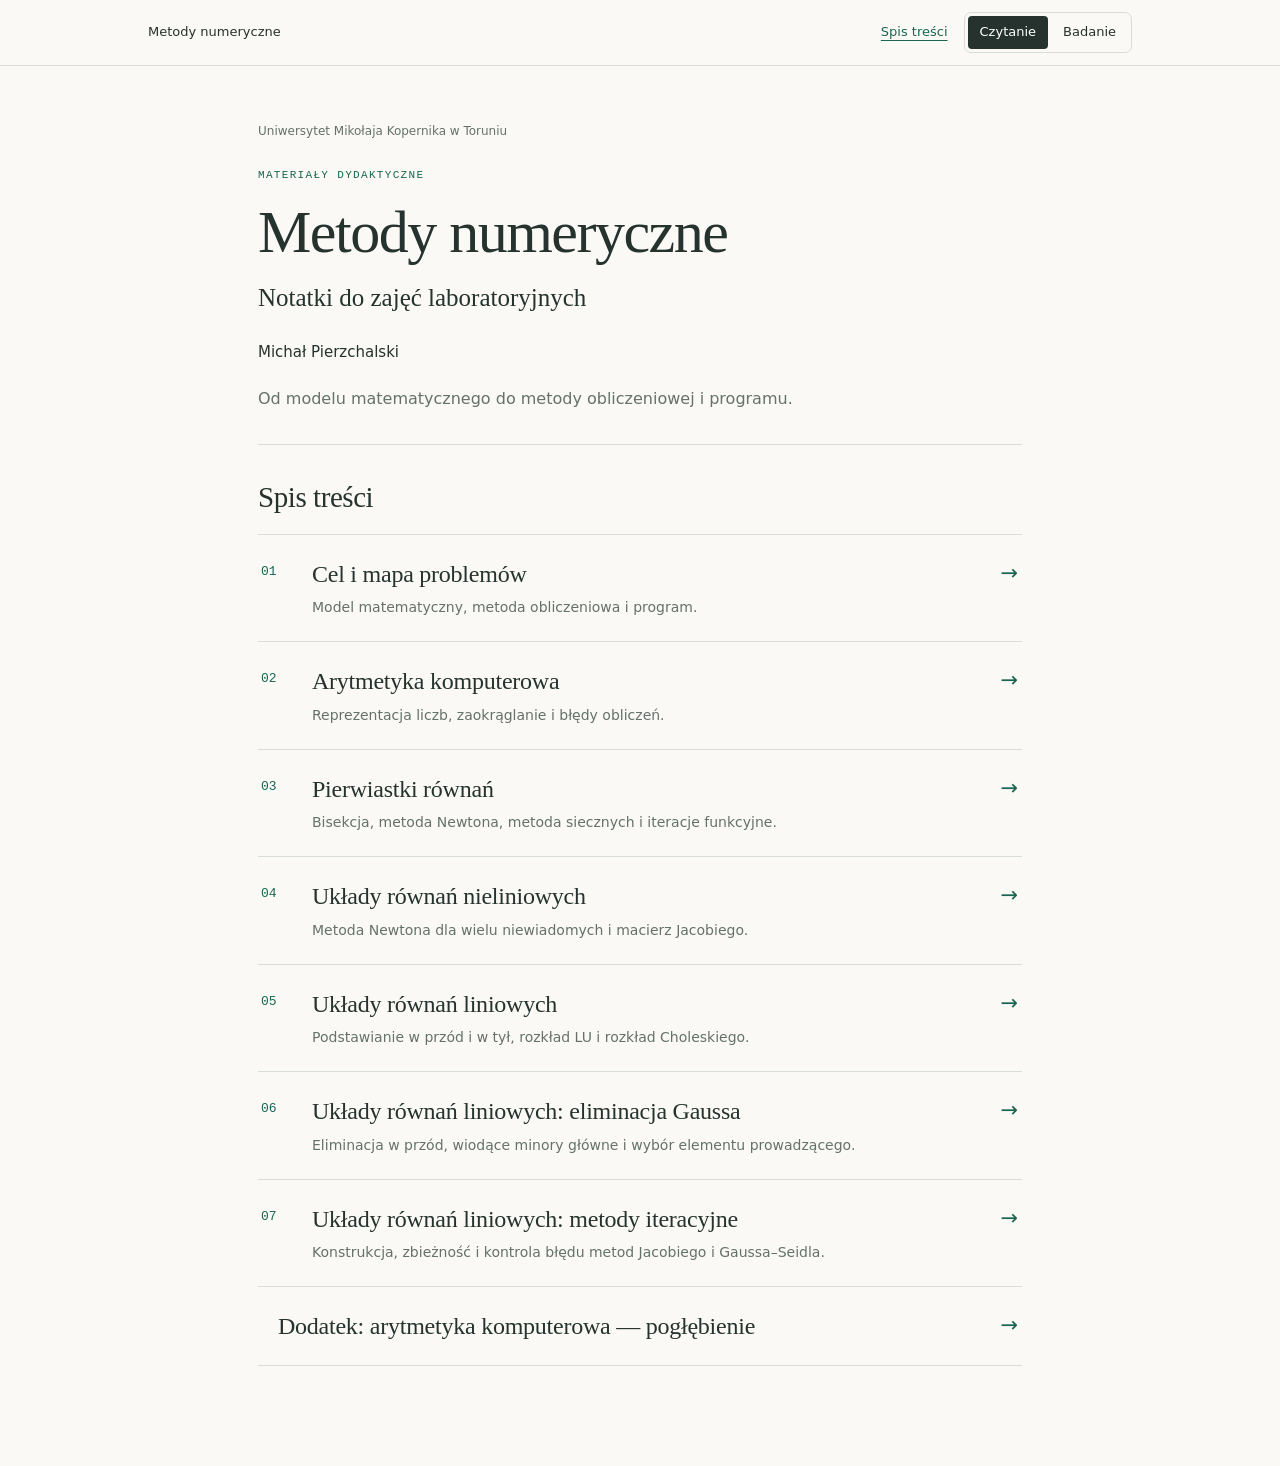
==== commit ff0a1f8e: "Dodaj rozdział o metodach iteracyjnych" ====
--- a/index.html
+++ b/index.html
@@ -69,6 +69,10 @@
 <span class="chapter-card-title">Układy równań liniowych: eliminacja Gaussa</span>
 <span class="chapter-card-description">Eliminacja w przód, wiodące minory główne i wybór elementu prowadzącego.</span>
 <span class="chapter-card-arrow" aria-hidden="true">→</span></a></li>
+<li class="chapter-card"><a class="chapter-card-link" href="#metody-iteracyjne"><span class="chapter-card-number">07</span>
+<span class="chapter-card-title">Układy równań liniowych: metody iteracyjne</span>
+<span class="chapter-card-description">Konstrukcja, zbieżność i kontrola błędu metod Jacobiego i Gaussa–Seidla.</span>
+<span class="chapter-card-arrow" aria-hidden="true">→</span></a></li>
 <li class="chapter-card chapter-card-unnumbered"><a class="chapter-card-link" href="#dodatek-arytmetyka"><span class="chapter-card-title">Dodatek: arytmetyka komputerowa — pogłębienie</span>
 <span class="chapter-card-arrow" aria-hidden="true">→</span></a></li>
 </ul>
@@ -166,7 +170,7 @@
 </p>
 
 <div class="equation" id="cel-equation-01">
-<math aria-label="Pochodna x równa się y. Pochodna y równa się mu razy jeden minus x kwadrat razy y minus x." display="block" xmlns="http://www.w3.org/1998/Math/MathML"><semantics><mtable><mtr><mtd columnalign="right" style="text-align: right; padding-right: 0"><mover><mi>x</mi><mo accent="true">̇</mo></mover></mtd><mtd columnalign="left" style="text-align: left; padding-left: 0"><mo>=</mo><mi>y</mi></mtd></mtr><mtr><mtd columnalign="right" style="text-align: right; padding-right: 0"><mover><mi>y</mi><mo accent="true">̇</mo></mover></mtd><mtd columnalign="left" style="text-align: left; padding-left: 0"><mo>=</mo><mi>μ</mi><mo stretchy="false" form="prefix">(</mo><mn>1</mn><mo>−</mo><msup><mi>x</mi><mn>2</mn></msup><mo stretchy="false" form="postfix">)</mo><mi>y</mi><mo>−</mo><mi>x</mi></mtd></mtr></mtable><annotation encoding="application/x-tex">\begin{aligned}\dot{x}&amp;=y\\\dot{y}&amp;=\mu(1-x^2)y-x\end{aligned}</annotation></semantics></math>
+<math aria-label="Pochodna x równa się y. Pochodna y równa się mu razy jeden minus x kwadrat razy y minus x." display="block" xmlns="http://www.w3.org/1998/Math/MathML"><semantics><mtable><mtr><mtd columnalign="right" style="text-align: right"><mover><mi>x</mi><mo accent="true">̇</mo></mover></mtd><mtd columnalign="left" style="text-align: left"><mo>=</mo><mi>y</mi></mtd></mtr><mtr><mtd columnalign="right" style="text-align: right"><mover><mi>y</mi><mo accent="true">̇</mo></mover></mtd><mtd columnalign="left" style="text-align: left"><mo>=</mo><mi>μ</mi><mrow><mo stretchy="true" form="prefix">(</mo><mn>1</mn><mo>−</mo><msup><mi>x</mi><mn>2</mn></msup><mo stretchy="true" form="postfix">)</mo></mrow><mi>y</mi><mo>−</mo><mi>x</mi></mtd></mtr></mtable><annotation encoding="application/x-tex">\begin{aligned}\dot{x}&amp;=y\\\dot{y}&amp;=\mu(1-x^2)y-x\end{aligned}</annotation></semantics></math>
 
 <p>
 <span class="small"> μ ≥ 0 jest parametrem. Kropka oznacza pochodną względem czasu <math display="inline" xmlns="http://www.w3.org/1998/Math/MathML"><semantics><mi>t</mi><annotation encoding="application/x-tex">t</annotation></semantics></math>. </span>
@@ -175,7 +179,7 @@
 </div>
 
 <p>
-Przyjmujemy <math display="inline" xmlns="http://www.w3.org/1998/Math/MathML"><semantics><mrow><mi>z</mi><mo stretchy="false" form="prefix">(</mo><mi>t</mi><mo stretchy="false" form="postfix">)</mo><mo>=</mo><mo stretchy="false" form="prefix">(</mo><mi>x</mi><mo stretchy="false" form="prefix">(</mo><mi>t</mi><mo stretchy="false" form="postfix">)</mo><mo>,</mo><mi>y</mi><mo stretchy="false" form="prefix">(</mo><mi>t</mi><mo stretchy="false" form="postfix">)</mo><mo stretchy="false" form="postfix">)</mo></mrow><annotation encoding="application/x-tex">z(t) = (x(t), y(t))</annotation></semantics></math> i zapisujemy układ jako <strong>ż = F<sub>μ</sub>(z)</strong>, gdzie <math display="inline" xmlns="http://www.w3.org/1998/Math/MathML"><semantics><mrow><msub><mi>F</mi><mi>μ</mi></msub><mo stretchy="false" form="prefix">(</mo><mi>x</mi><mo>,</mo><mi>y</mi><mo stretchy="false" form="postfix">)</mo><mo>=</mo><mo stretchy="false" form="prefix">(</mo><mi>y</mi><mo>,</mo><mi>μ</mi><mo stretchy="false" form="prefix">(</mo><mn>1</mn><mo>−</mo><msup><mi>x</mi><mn>2</mn></msup><mo stretchy="false" form="postfix">)</mo><mi>y</mi><mo>−</mo><mi>x</mi><mo stretchy="false" form="postfix">)</mo></mrow><annotation encoding="application/x-tex">F_{\mu}(x, y) = (y, \mu (1 - x^2)y - x)</annotation></semantics></math>.
+Przyjmujemy <math display="inline" xmlns="http://www.w3.org/1998/Math/MathML"><semantics><mrow><mi>z</mi><mrow><mo stretchy="true" form="prefix">(</mo><mi>t</mi><mo stretchy="true" form="postfix">)</mo></mrow><mo>=</mo><mrow><mo stretchy="true" form="prefix">(</mo><mi>x</mi><mrow><mo stretchy="true" form="prefix">(</mo><mi>t</mi><mo stretchy="true" form="postfix">)</mo></mrow><mo>,</mo><mi>y</mi><mrow><mo stretchy="true" form="prefix">(</mo><mi>t</mi><mo stretchy="true" form="postfix">)</mo></mrow><mo stretchy="true" form="postfix">)</mo></mrow></mrow><annotation encoding="application/x-tex">z(t) = (x(t), y(t))</annotation></semantics></math> i zapisujemy układ jako <strong>ż = F<sub>μ</sub>(z)</strong>, gdzie <math display="inline" xmlns="http://www.w3.org/1998/Math/MathML"><semantics><mrow><msub><mi>F</mi><mi>μ</mi></msub><mrow><mo stretchy="true" form="prefix">(</mo><mi>x</mi><mo>,</mo><mi>y</mi><mo stretchy="true" form="postfix">)</mo></mrow><mo>=</mo><mrow><mo stretchy="true" form="prefix">(</mo><mi>y</mi><mo>,</mo><mi>μ</mi><mrow><mo stretchy="true" form="prefix">(</mo><mn>1</mn><mo>−</mo><msup><mi>x</mi><mn>2</mn></msup><mo stretchy="true" form="postfix">)</mo></mrow><mi>y</mi><mo>−</mo><mi>x</mi><mo stretchy="true" form="postfix">)</mo></mrow></mrow><annotation encoding="application/x-tex">F_{\mu}(x, y) = (y, \mu (1 - x^2)y - x)</annotation></semantics></math>.
 </p>
 
 <p>
@@ -187,7 +191,7 @@
 <h4>Algebraicznie</h4>
 
 <p>
-Rozwiązaniem jest funkcja <math display="inline" xmlns="http://www.w3.org/1998/Math/MathML"><semantics><mi>z</mi><annotation encoding="application/x-tex">z</annotation></semantics></math> spełniająca równania i warunek <math display="inline" xmlns="http://www.w3.org/1998/Math/MathML"><semantics><mrow><mi>z</mi><mo stretchy="false" form="prefix">(</mo><mn>0</mn><mo stretchy="false" form="postfix">)</mo><mo>=</mo><msub><mi>z</mi><mn>0</mn></msub></mrow><annotation encoding="application/x-tex">z(0) = z_{0}</annotation></semantics></math>. Zapis <math display="inline" xmlns="http://www.w3.org/1998/Math/MathML"><semantics><mi>t</mi><annotation encoding="application/x-tex">t</annotation></semantics></math> ↦ <math display="inline" xmlns="http://www.w3.org/1998/Math/MathML"><semantics><mrow><mi>z</mi><mo stretchy="false" form="prefix">(</mo><mi>t</mi><mo stretchy="false" form="postfix">)</mo></mrow><annotation encoding="application/x-tex">z(t)</annotation></semantics></math> oznacza przyporządkowanie chwili <math display="inline" xmlns="http://www.w3.org/1998/Math/MathML"><semantics><mi>t</mi><annotation encoding="application/x-tex">t</annotation></semantics></math> wartości rozwiązania.
+Rozwiązaniem jest funkcja <math display="inline" xmlns="http://www.w3.org/1998/Math/MathML"><semantics><mi>z</mi><annotation encoding="application/x-tex">z</annotation></semantics></math> spełniająca równania i warunek <math display="inline" xmlns="http://www.w3.org/1998/Math/MathML"><semantics><mrow><mi>z</mi><mrow><mo stretchy="true" form="prefix">(</mo><mn>0</mn><mo stretchy="true" form="postfix">)</mo></mrow><mo>=</mo><msub><mi>z</mi><mn>0</mn></msub></mrow><annotation encoding="application/x-tex">z(0) = z_{0}</annotation></semantics></math>. Zapis <math display="inline" xmlns="http://www.w3.org/1998/Math/MathML"><semantics><mi>t</mi><annotation encoding="application/x-tex">t</annotation></semantics></math> ↦ <math display="inline" xmlns="http://www.w3.org/1998/Math/MathML"><semantics><mrow><mi>z</mi><mrow><mo stretchy="true" form="prefix">(</mo><mi>t</mi><mo stretchy="true" form="postfix">)</mo></mrow></mrow><annotation encoding="application/x-tex">z(t)</annotation></semantics></math> oznacza przyporządkowanie chwili <math display="inline" xmlns="http://www.w3.org/1998/Math/MathML"><semantics><mi>t</mi><annotation encoding="application/x-tex">t</annotation></semantics></math> wartości rozwiązania.
 </p>
 
 </div>
@@ -196,7 +200,7 @@
 <h4>Geometrycznie</h4>
 
 <p>
-Parę <math display="inline" xmlns="http://www.w3.org/1998/Math/MathML"><semantics><mrow><mo stretchy="false" form="prefix">(</mo><mi>x</mi><mo>,</mo><mi>y</mi><mo stretchy="false" form="postfix">)</mo></mrow><annotation encoding="application/x-tex">(x, y)</annotation></semantics></math> przedstawiamy jako punkt na płaszczyźnie. Kolejne punkty pokazują, jak zmieniają się obie składowe rozwiązania.
+Parę <math display="inline" xmlns="http://www.w3.org/1998/Math/MathML"><semantics><mrow><mo stretchy="true" form="prefix">(</mo><mi>x</mi><mo>,</mo><mi>y</mi><mo stretchy="true" form="postfix">)</mo></mrow><annotation encoding="application/x-tex">(x, y)</annotation></semantics></math> przedstawiamy jako punkt na płaszczyźnie. Kolejne punkty pokazują, jak zmieniają się obie składowe rozwiązania.
 </p>
 
 </div>
@@ -236,13 +240,13 @@
 <tbody>
 <tr>
 <td class="org-left">Wyznaczyć stan stały</td>
-<td class="org-left"><math display="inline" xmlns="http://www.w3.org/1998/Math/MathML"><semantics><mrow><msub><mi>F</mi><mi>μ</mi></msub><mo stretchy="false" form="prefix">(</mo><msub><mi>z</mi><mo>*</mo></msub><mo stretchy="false" form="postfix">)</mo></mrow><annotation encoding="application/x-tex">F_{\mu}(z_{*})</annotation></semantics></math> = 0</td>
+<td class="org-left"><math display="inline" xmlns="http://www.w3.org/1998/Math/MathML"><semantics><mrow><msub><mi>F</mi><mi>μ</mi></msub><mrow><mo stretchy="true" form="prefix">(</mo><msub><mi>z</mi><mo>*</mo></msub><mo stretchy="true" form="postfix">)</mo></mrow></mrow><annotation encoding="application/x-tex">F_{\mu}(z_{*})</annotation></semantics></math> = 0</td>
 <td class="org-left">Równania nieliniowe; metoda Newtona.</td>
 </tr>
 
 <tr>
 <td class="org-left">Obliczyć poprawkę Newtona</td>
-<td class="org-left"><math display="inline" xmlns="http://www.w3.org/1998/Math/MathML"><semantics><mrow><msub><mi>J</mi><mi>F</mi></msub><mo stretchy="false" form="prefix">(</mo><msub><mi>z</mi><mi>k</mi></msub><mo stretchy="false" form="postfix">)</mo><mi mathvariant="normal">Δ</mi><mi>z</mi><mo>=</mo><mi>−</mi><mi>F</mi><mo stretchy="false" form="prefix">(</mo><msub><mi>z</mi><mi>k</mi></msub><mo stretchy="false" form="postfix">)</mo></mrow><annotation encoding="application/x-tex">J_{F}(z_{k}) \Delta z = -F(z_{k})</annotation></semantics></math></td>
+<td class="org-left"><math display="inline" xmlns="http://www.w3.org/1998/Math/MathML"><semantics><mrow><msub><mi>J</mi><mi>F</mi></msub><mrow><mo stretchy="true" form="prefix">(</mo><msub><mi>z</mi><mi>k</mi></msub><mo stretchy="true" form="postfix">)</mo></mrow><mi>Δ</mi><mi>z</mi><mo>=</mo><mi>−</mi><mi>F</mi><mrow><mo stretchy="true" form="prefix">(</mo><msub><mi>z</mi><mi>k</mi></msub><mo stretchy="true" form="postfix">)</mo></mrow></mrow><annotation encoding="application/x-tex">J_{F}(z_{k}) \Delta z = -F(z_{k})</annotation></semantics></math></td>
 <td class="org-left">Pochodne, macierz Jacobiego, układy liniowe.</td>
 </tr>
 
@@ -254,13 +258,13 @@
 
 <tr>
 <td class="org-left">Przybliżyć całkę</td>
-<td class="org-left">∫<sub>a</sub><sup>b</sup> <math display="inline" xmlns="http://www.w3.org/1998/Math/MathML"><semantics><mrow><mi>g</mi><mo stretchy="false" form="prefix">(</mo><mi>t</mi><mo stretchy="false" form="postfix">)</mo></mrow><annotation encoding="application/x-tex">g(t)</annotation></semantics></math> d<math display="inline" xmlns="http://www.w3.org/1998/Math/MathML"><semantics><mi>t</mi><annotation encoding="application/x-tex">t</annotation></semantics></math></td>
+<td class="org-left">∫<sub>a</sub><sup>b</sup> <math display="inline" xmlns="http://www.w3.org/1998/Math/MathML"><semantics><mrow><mi>g</mi><mrow><mo stretchy="true" form="prefix">(</mo><mi>t</mi><mo stretchy="true" form="postfix">)</mo></mrow></mrow><annotation encoding="application/x-tex">g(t)</annotation></semantics></math> d<math display="inline" xmlns="http://www.w3.org/1998/Math/MathML"><semantics><mi>t</mi><annotation encoding="application/x-tex">t</annotation></semantics></math></td>
 <td class="org-left">Kwadratury: prostokąty, trapezy, metoda Simpsona.</td>
 </tr>
 
 <tr>
 <td class="org-left">Wyznaczyć kolejne wartości rozwiązania</td>
-<td class="org-left">ż = <math display="inline" xmlns="http://www.w3.org/1998/Math/MathML"><semantics><mrow><msub><mi>F</mi><mi>μ</mi></msub><mo stretchy="false" form="prefix">(</mo><mi>z</mi><mo stretchy="false" form="postfix">)</mo><mo>,</mo><mi>z</mi><mo stretchy="false" form="prefix">(</mo><mn>0</mn><mo stretchy="false" form="postfix">)</mo><mo>=</mo><msub><mi>z</mi><mn>0</mn></msub></mrow><annotation encoding="application/x-tex">F_{\mu}(z), z(0) = z_{0}</annotation></semantics></math></td>
+<td class="org-left">ż = <math display="inline" xmlns="http://www.w3.org/1998/Math/MathML"><semantics><mrow><msub><mi>F</mi><mi>μ</mi></msub><mrow><mo stretchy="true" form="prefix">(</mo><mi>z</mi><mo stretchy="true" form="postfix">)</mo></mrow><mo>,</mo><mi>z</mi><mrow><mo stretchy="true" form="prefix">(</mo><mn>0</mn><mo stretchy="true" form="postfix">)</mo></mrow><mo>=</mo><msub><mi>z</mi><mn>0</mn></msub></mrow><annotation encoding="application/x-tex">F_{\mu}(z), z(0) = z_{0}</annotation></semantics></math></td>
 <td class="org-left">Metody Eulera i Rungego–Kutty.</td>
 </tr>
 
@@ -291,16 +295,16 @@
 </p>
 
 <div class="equation" id="cel-equation-02">
-<math aria-label="z n plus jeden równa się z n plus h razy F mu od z n" display="block" xmlns="http://www.w3.org/1998/Math/MathML"><semantics><mrow><msub><mi>z</mi><mrow><mi>n</mi><mo>+</mo><mn>1</mn></mrow></msub><mo>=</mo><msub><mi>z</mi><mi>n</mi></msub><mo>+</mo><mi>h</mi><msub><mi>F</mi><mi>μ</mi></msub><mo stretchy="false" form="prefix">(</mo><msub><mi>z</mi><mi>n</mi></msub><mo stretchy="false" form="postfix">)</mo></mrow><annotation encoding="application/x-tex">z_{n+1}=z_n+hF_\mu(z_n)</annotation></semantics></math>
-
-<p>
-<span class="small"> <math display="inline" xmlns="http://www.w3.org/1998/Math/MathML"><semantics><mrow><msub><mi>t</mi><mi>n</mi></msub><mo>=</mo><mi>n</mi><mi>h</mi></mrow><annotation encoding="application/x-tex">t_{n} = nh</annotation></semantics></math>; <math display="inline" xmlns="http://www.w3.org/1998/Math/MathML"><semantics><msub><mi>z</mi><mi>n</mi></msub><annotation encoding="application/x-tex">z_{n}</annotation></semantics></math> przybliża wartość <math display="inline" xmlns="http://www.w3.org/1998/Math/MathML"><semantics><mrow><mi>z</mi><mo stretchy="false" form="prefix">(</mo><msub><mi>t</mi><mi>n</mi></msub><mo stretchy="false" form="postfix">)</mo></mrow><annotation encoding="application/x-tex">z(t_{n})</annotation></semantics></math>. </span>
-</p>
-
-</div>
-
-<p>
-<strong>Algebraicznie:</strong> obliczamy <math display="inline" xmlns="http://www.w3.org/1998/Math/MathML"><semantics><mrow><msub><mi>F</mi><mi>μ</mi></msub><mo stretchy="false" form="prefix">(</mo><msub><mi>z</mi><mi>n</mi></msub><mo stretchy="false" form="postfix">)</mo></mrow><annotation encoding="application/x-tex">F_{\mu}(z_{n})</annotation></semantics></math>, mnożymy przez <math display="inline" xmlns="http://www.w3.org/1998/Math/MathML"><semantics><mi>h</mi><annotation encoding="application/x-tex">h</annotation></semantics></math> i dodajemy do <math display="inline" xmlns="http://www.w3.org/1998/Math/MathML"><semantics><msub><mi>z</mi><mi>n</mi></msub><annotation encoding="application/x-tex">z_{n}</annotation></semantics></math>. <strong>Geometrycznie:</strong> od punktu <math display="inline" xmlns="http://www.w3.org/1998/Math/MathML"><semantics><msub><mi>z</mi><mi>n</mi></msub><annotation encoding="application/x-tex">z_{n}</annotation></semantics></math> przechodzimy do <math display="inline" xmlns="http://www.w3.org/1998/Math/MathML"><semantics><msub><mi>z</mi><mrow><mi>n</mi><mo>+</mo><mn>1</mn></mrow></msub><annotation encoding="application/x-tex">z_{n+1}</annotation></semantics></math>. Strzałka przedstawia wektor przemieszczenia <math display="inline" xmlns="http://www.w3.org/1998/Math/MathML"><semantics><mrow><msub><mi>z</mi><mrow><mi>n</mi><mo>+</mo><mn>1</mn></mrow></msub><mo>−</mo><msub><mi>z</mi><mi>n</mi></msub><mo>=</mo><mi>h</mi><msub><mi>F</mi><mi>μ</mi></msub><mo stretchy="false" form="prefix">(</mo><msub><mi>z</mi><mi>n</mi></msub><mo stretchy="false" form="postfix">)</mo></mrow><annotation encoding="application/x-tex">z_{n+1} - z_{n} = hF_{\mu}(z_{n})</annotation></semantics></math>.
+<math aria-label="z n plus jeden równa się z n plus h razy F mu od z n" display="block" xmlns="http://www.w3.org/1998/Math/MathML"><semantics><mrow><msub><mi>z</mi><mrow><mi>n</mi><mo>+</mo><mn>1</mn></mrow></msub><mo>=</mo><msub><mi>z</mi><mi>n</mi></msub><mo>+</mo><mi>h</mi><msub><mi>F</mi><mi>μ</mi></msub><mrow><mo stretchy="true" form="prefix">(</mo><msub><mi>z</mi><mi>n</mi></msub><mo stretchy="true" form="postfix">)</mo></mrow></mrow><annotation encoding="application/x-tex">z_{n+1}=z_n+hF_\mu(z_n)</annotation></semantics></math>
+
+<p>
+<span class="small"> <math display="inline" xmlns="http://www.w3.org/1998/Math/MathML"><semantics><mrow><msub><mi>t</mi><mi>n</mi></msub><mo>=</mo><mi>n</mi><mi>h</mi></mrow><annotation encoding="application/x-tex">t_{n} = nh</annotation></semantics></math>; <math display="inline" xmlns="http://www.w3.org/1998/Math/MathML"><semantics><msub><mi>z</mi><mi>n</mi></msub><annotation encoding="application/x-tex">z_{n}</annotation></semantics></math> przybliża wartość <math display="inline" xmlns="http://www.w3.org/1998/Math/MathML"><semantics><mrow><mi>z</mi><mrow><mo stretchy="true" form="prefix">(</mo><msub><mi>t</mi><mi>n</mi></msub><mo stretchy="true" form="postfix">)</mo></mrow></mrow><annotation encoding="application/x-tex">z(t_{n})</annotation></semantics></math>. </span>
+</p>
+
+</div>
+
+<p>
+<strong>Algebraicznie:</strong> obliczamy <math display="inline" xmlns="http://www.w3.org/1998/Math/MathML"><semantics><mrow><msub><mi>F</mi><mi>μ</mi></msub><mrow><mo stretchy="true" form="prefix">(</mo><msub><mi>z</mi><mi>n</mi></msub><mo stretchy="true" form="postfix">)</mo></mrow></mrow><annotation encoding="application/x-tex">F_{\mu}(z_{n})</annotation></semantics></math>, mnożymy przez <math display="inline" xmlns="http://www.w3.org/1998/Math/MathML"><semantics><mi>h</mi><annotation encoding="application/x-tex">h</annotation></semantics></math> i dodajemy do <math display="inline" xmlns="http://www.w3.org/1998/Math/MathML"><semantics><msub><mi>z</mi><mi>n</mi></msub><annotation encoding="application/x-tex">z_{n}</annotation></semantics></math>. <strong>Geometrycznie:</strong> od punktu <math display="inline" xmlns="http://www.w3.org/1998/Math/MathML"><semantics><msub><mi>z</mi><mi>n</mi></msub><annotation encoding="application/x-tex">z_{n}</annotation></semantics></math> przechodzimy do <math display="inline" xmlns="http://www.w3.org/1998/Math/MathML"><semantics><msub><mi>z</mi><mrow><mi>n</mi><mo>+</mo><mn>1</mn></mrow></msub><annotation encoding="application/x-tex">z_{n+1}</annotation></semantics></math>. Strzałka przedstawia wektor przemieszczenia <math display="inline" xmlns="http://www.w3.org/1998/Math/MathML"><semantics><mrow><msub><mi>z</mi><mrow><mi>n</mi><mo>+</mo><mn>1</mn></mrow></msub><mo>−</mo><msub><mi>z</mi><mi>n</mi></msub><mo>=</mo><mi>h</mi><msub><mi>F</mi><mi>μ</mi></msub><mrow><mo stretchy="true" form="prefix">(</mo><msub><mi>z</mi><mi>n</mi></msub><mo stretchy="true" form="postfix">)</mo></mrow></mrow><annotation encoding="application/x-tex">z_{n+1} - z_{n} = hF_{\mu}(z_{n})</annotation></semantics></math>.
 </p>
 
 <div class="argument" data-kind="inference" id="cel-argument-01">
@@ -360,7 +364,7 @@
         <figcaption>
 
 <p>
-Zielona łamana łączy obliczone przybliżenia. Pomarańczowa strzałka przedstawia wektor następnego kroku <math display="inline" xmlns="http://www.w3.org/1998/Math/MathML"><semantics><mrow><mi>h</mi><msub><mi>F</mi><mi>μ</mi></msub><mo stretchy="false" form="prefix">(</mo><msub><mi>z</mi><mi>n</mi></msub><mo stretchy="false" form="postfix">)</mo></mrow><annotation encoding="application/x-tex">hF_{\mu}(z_{n})</annotation></semantics></math>. Szare strzałki mają jednakową długość i pokazują tylko kierunek pola. Wartości w panelu są zaokrąglone.
+Zielona łamana łączy obliczone przybliżenia. Pomarańczowa strzałka przedstawia wektor następnego kroku <math display="inline" xmlns="http://www.w3.org/1998/Math/MathML"><semantics><mrow><mi>h</mi><msub><mi>F</mi><mi>μ</mi></msub><mrow><mo stretchy="true" form="prefix">(</mo><msub><mi>z</mi><mi>n</mi></msub><mo stretchy="true" form="postfix">)</mo></mrow></mrow><annotation encoding="application/x-tex">hF_{\mu}(z_{n})</annotation></semantics></math>. Szare strzałki mają jednakową długość i pokazują tylko kierunek pola. Wartości w panelu są zaokrąglone.
 </p>
 
 </figcaption>
@@ -409,11 +413,11 @@
 <summary>Prosty przypadek do oceny błędu</summary>
 
 <p>
-Dla μ = 0 i <math display="inline" xmlns="http://www.w3.org/1998/Math/MathML"><semantics><msub><mi>z</mi><mn>0</mn></msub><annotation encoding="application/x-tex">z_{0}</annotation></semantics></math> = (2, 0) znamy rozwiązanie <math display="inline" xmlns="http://www.w3.org/1998/Math/MathML"><semantics><mrow><mi>z</mi><mo stretchy="false" form="prefix">(</mo><mi>t</mi><mo stretchy="false" form="postfix">)</mo></mrow><annotation encoding="application/x-tex">z(t)</annotation></semantics></math> = (2 cos <math display="inline" xmlns="http://www.w3.org/1998/Math/MathML"><semantics><mi>t</mi><annotation encoding="application/x-tex">t</annotation></semantics></math>, −2 sin <math display="inline" xmlns="http://www.w3.org/1998/Math/MathML"><semantics><mi>t</mi><annotation encoding="application/x-tex">t</annotation></semantics></math>). Wybierz μ = 0 w ilustracji. Błąd <math display="inline" xmlns="http://www.w3.org/1998/Math/MathML"><semantics><msub><mi>e</mi><mi>n</mi></msub><annotation encoding="application/x-tex">e_{n}</annotation></semantics></math> oznacza odległość obliczonego punktu od dokładnego punktu w tej samej chwili:
+Dla μ = 0 i <math display="inline" xmlns="http://www.w3.org/1998/Math/MathML"><semantics><msub><mi>z</mi><mn>0</mn></msub><annotation encoding="application/x-tex">z_{0}</annotation></semantics></math> = (2, 0) znamy rozwiązanie <math display="inline" xmlns="http://www.w3.org/1998/Math/MathML"><semantics><mrow><mi>z</mi><mrow><mo stretchy="true" form="prefix">(</mo><mi>t</mi><mo stretchy="true" form="postfix">)</mo></mrow></mrow><annotation encoding="application/x-tex">z(t)</annotation></semantics></math> = (2 cos <math display="inline" xmlns="http://www.w3.org/1998/Math/MathML"><semantics><mi>t</mi><annotation encoding="application/x-tex">t</annotation></semantics></math>, −2 sin <math display="inline" xmlns="http://www.w3.org/1998/Math/MathML"><semantics><mi>t</mi><annotation encoding="application/x-tex">t</annotation></semantics></math>). Wybierz μ = 0 w ilustracji. Błąd <math display="inline" xmlns="http://www.w3.org/1998/Math/MathML"><semantics><msub><mi>e</mi><mi>n</mi></msub><annotation encoding="application/x-tex">e_{n}</annotation></semantics></math> oznacza odległość obliczonego punktu od dokładnego punktu w tej samej chwili:
 </p>
 
 <div class="equation" id="cel-equation-03">
-<math aria-label="e n równa się normie euklidesowej różnicy z n i z od t n" display="block" xmlns="http://www.w3.org/1998/Math/MathML"><semantics><mrow><msub><mi>e</mi><mi>n</mi></msub><mo>=</mo><mo stretchy="false" form="postfix">∥</mo><msub><mi>z</mi><mi>n</mi></msub><mo>−</mo><mi>z</mi><mo stretchy="false" form="prefix">(</mo><msub><mi>t</mi><mi>n</mi></msub><mo stretchy="false" form="postfix">)</mo><msub><mo stretchy="false" form="postfix">∥</mo><mn>2</mn></msub></mrow><annotation encoding="application/x-tex">e_n=\|z_n-z(t_n)\|_2</annotation></semantics></math>
+<math aria-label="e n równa się normie euklidesowej różnicy z n i z od t n" display="block" xmlns="http://www.w3.org/1998/Math/MathML"><semantics><mrow><msub><mi>e</mi><mi>n</mi></msub><mo>=</mo><mo stretchy="false" form="postfix">∥</mo><msub><mi>z</mi><mi>n</mi></msub><mo>−</mo><mi>z</mi><mrow><mo stretchy="true" form="prefix">(</mo><msub><mi>t</mi><mi>n</mi></msub><mo stretchy="true" form="postfix">)</mo></mrow><msub><mo stretchy="false" form="postfix">∥</mo><mn>2</mn></msub></mrow><annotation encoding="application/x-tex">e_n=\|z_n-z(t_n)\|_2</annotation></semantics></math>
 
 </div>
 
@@ -469,6 +473,35 @@
 <p>
 W każdym wierszu macierzy kwadratowej zachodzi |<math display="inline" xmlns="http://www.w3.org/1998/Math/MathML"><semantics><msub><mi>a</mi><mrow><mi>i</mi><mi>i</mi></mrow></msub><annotation encoding="application/x-tex">a_{ii}</annotation></semantics></math>| &gt; ∑<sub>j≠i</sub> |<math display="inline" xmlns="http://www.w3.org/1998/Math/MathML"><semantics><msub><mi>a</mi><mrow><mi>i</mi><mi>j</mi></mrow></msub><annotation encoding="application/x-tex">a_{ij}</annotation></semantics></math>|. Jest to jeden z warunków wystarczających zbieżności metody Jacobiego do rozwiązania <math display="inline" xmlns="http://www.w3.org/1998/Math/MathML"><semantics><mrow><mi>A</mi><mi>x</mi><mo>=</mo><mi>b</mi></mrow><annotation encoding="application/x-tex">Ax = b</annotation></semantics></math>. Samą metodę omówimy przy układach liniowych.
 </p>
+
+<p>
+<strong>Dowód.</strong> Macierz <math display="inline" xmlns="http://www.w3.org/1998/Math/MathML"><semantics><mi>A</mi><annotation encoding="application/x-tex">A</annotation></semantics></math> jest nieosobliwa: gdyby <math display="inline" xmlns="http://www.w3.org/1998/Math/MathML"><semantics><mrow><mi>A</mi><mi>v</mi><mo>=</mo><mn>0</mn></mrow><annotation encoding="application/x-tex">Av=0</annotation></semantics></math> dla <math display="inline" xmlns="http://www.w3.org/1998/Math/MathML"><semantics><mrow><mi>v</mi><mo>≠</mo><mn>0</mn></mrow><annotation encoding="application/x-tex">v\ne0</annotation></semantics></math>,
+wybralibyśmy składową <math display="inline" xmlns="http://www.w3.org/1998/Math/MathML"><semantics><msub><mi>v</mi><mi>i</mi></msub><annotation encoding="application/x-tex">v_i</annotation></semantics></math> o największym module. W wierszu <math display="inline" xmlns="http://www.w3.org/1998/Math/MathML"><semantics><mi>i</mi><annotation encoding="application/x-tex">i</annotation></semantics></math> składnik
+<math display="inline" xmlns="http://www.w3.org/1998/Math/MathML"><semantics><mrow><msub><mi>a</mi><mrow><mi>i</mi><mi>i</mi></mrow></msub><msub><mi>v</mi><mi>i</mi></msub></mrow><annotation encoding="application/x-tex">a_{ii}v_i</annotation></semantics></math> miałby większy moduł niż suma modułów pozostałych składników,
+więc nie mogłyby się one sumować do zera. Układ ma zatem jedyne rozwiązanie <math display="inline" xmlns="http://www.w3.org/1998/Math/MathML"><semantics><msub><mi>x</mi><mo>*</mo></msub><annotation encoding="application/x-tex">x_*</annotation></semantics></math>.
+</p>
+
+<p>
+Niech <math display="inline" xmlns="http://www.w3.org/1998/Math/MathML"><semantics><mrow><mi>D</mi><mo>=</mo><mo>diag</mo><mrow><mo stretchy="true" form="prefix">(</mo><msub><mi>a</mi><mn>11</mn></msub><mo>,</mo><mi>…</mi><mo>,</mo><msub><mi>a</mi><mrow><mi>n</mi><mi>n</mi></mrow></msub><mo stretchy="true" form="postfix">)</mo></mrow></mrow><annotation encoding="application/x-tex">D=\operatorname{diag}(a_{11},\ldots,a_{nn})</annotation></semantics></math> i <math display="inline" xmlns="http://www.w3.org/1998/Math/MathML"><semantics><mrow><mi>H</mi><mo>=</mo><mi>I</mi><mo>−</mo><msup><mi>D</mi><mrow><mi>−</mi><mn>1</mn></mrow></msup><mi>A</mi></mrow><annotation encoding="application/x-tex">H=I-D^{-1}A</annotation></semantics></math>.
+Iteracja Jacobiego to <math display="inline" xmlns="http://www.w3.org/1998/Math/MathML"><semantics><mrow><msub><mi>x</mi><mrow><mi>k</mi><mo>+</mo><mn>1</mn></mrow></msub><mo>=</mo><mi>H</mi><msub><mi>x</mi><mi>k</mi></msub><mo>+</mo><msup><mi>D</mi><mrow><mi>−</mi><mn>1</mn></mrow></msup><mi>b</mi></mrow><annotation encoding="application/x-tex">x_{k+1}=Hx_k+D^{-1}b</annotation></semantics></math>. Dla błędu <math display="inline" xmlns="http://www.w3.org/1998/Math/MathML"><semantics><mrow><msub><mi>e</mi><mi>k</mi></msub><mo>=</mo><msub><mi>x</mi><mi>k</mi></msub><mo>−</mo><msub><mi>x</mi><mo>*</mo></msub></mrow><annotation encoding="application/x-tex">e_k=x_k-x_*</annotation></semantics></math>
+mamy <math display="inline" xmlns="http://www.w3.org/1998/Math/MathML"><semantics><mrow><msub><mi>e</mi><mrow><mi>k</mi><mo>+</mo><mn>1</mn></mrow></msub><mo>=</mo><mi>H</mi><msub><mi>e</mi><mi>k</mi></msub></mrow><annotation encoding="application/x-tex">e_{k+1}=He_k</annotation></semantics></math>. Przyjmując normę maksimum
+<math display="inline" xmlns="http://www.w3.org/1998/Math/MathML"><semantics><mrow><mo stretchy="false" form="postfix">∥</mo><mi>v</mi><msub><mo stretchy="false" form="postfix">∥</mo><mi>∞</mi></msub><mo>=</mo><msub><mo>max</mo><mi>i</mi></msub><mrow><mo stretchy="true" form="prefix">|</mo><msub><mi>v</mi><mi>i</mi></msub><mo stretchy="true" form="postfix">|</mo></mrow></mrow><annotation encoding="application/x-tex">\|v\|_\infty=\max_i|v_i|</annotation></semantics></math>, otrzymujemy
+</p>
+
+<math display="block" xmlns="http://www.w3.org/1998/Math/MathML"><semantics><mrow><mi>q</mi><mo>=</mo><munder><mo>max</mo><mi>i</mi></munder><munder><mo>∑</mo><mrow><mi>j</mi><mo>≠</mo><mi>i</mi></mrow></munder><mrow><mo stretchy="true" form="prefix">|</mo><mfrac><msub><mi>a</mi><mrow><mi>i</mi><mi>j</mi></mrow></msub><msub><mi>a</mi><mrow><mi>i</mi><mi>i</mi></mrow></msub></mfrac><mo stretchy="true" form="postfix">|</mo></mrow><mo>&lt;</mo><mn>1</mn><mo>,</mo><mspace width="2.0em"></mspace><mo stretchy="false" form="postfix">∥</mo><msub><mi>e</mi><mrow><mi>k</mi><mo>+</mo><mn>1</mn></mrow></msub><msub><mo stretchy="false" form="postfix">∥</mo><mi>∞</mi></msub><mo>≤</mo><mi>q</mi><mo stretchy="false" form="postfix">∥</mo><msub><mi>e</mi><mi>k</mi></msub><msub><mo stretchy="false" form="postfix">∥</mo><mi>∞</mi></msub><mi>.</mi></mrow><annotation encoding="application/x-tex">q=\max_i\sum_{j\ne i}\left|\frac{a_{ij}}{a_{ii}}\right|&lt;1,
+\qquad \|e_{k+1}\|_\infty\leq q\|e_k\|_\infty.</annotation></semantics></math>
+
+<p>
+Przez powtarzanie nierówności <math display="inline" xmlns="http://www.w3.org/1998/Math/MathML"><semantics><mrow><mo stretchy="false" form="postfix">∥</mo><msub><mi>e</mi><mi>k</mi></msub><msub><mo stretchy="false" form="postfix">∥</mo><mi>∞</mi></msub><mo>≤</mo><msup><mi>q</mi><mi>k</mi></msup><mo stretchy="false" form="postfix">∥</mo><msub><mi>e</mi><mn>0</mn></msub><msub><mo stretchy="false" form="postfix">∥</mo><mi>∞</mi></msub><mo>→</mo><mn>0</mn></mrow><annotation encoding="application/x-tex">\|e_k\|_\infty\leq q^k\|e_0\|_\infty\to0</annotation></semantics></math>,
+niezależnie od wyboru <math display="inline" xmlns="http://www.w3.org/1998/Math/MathML"><semantics><msub><mi>x</mi><mn>0</mn></msub><annotation encoding="application/x-tex">x_0</annotation></semantics></math>.
+</p>
+
+<p>
+Dowód normowy: I. Maros, Imperial College London,
+<a href="https://www.doc.ic.ac.uk/~ae/papers/ct05.pdf#page=113"><i>Lecture Notes: 233 Computational Techniques</i> (2008), §4.5.5, s. 108–109</a>
+oraz <a href="https://www.doc.ic.ac.uk/~ae/papers/ct05.pdf#page=106">§4.5.1, tw. 6 z dowodem, s. 101</a>.
+Powyżej zapisano argument w notacji tych notatek i rozpisano nieosobliwość <math display="inline" xmlns="http://www.w3.org/1998/Math/MathML"><semantics><mi>A</mi><annotation encoding="application/x-tex">A</annotation></semantics></math>.
+</p>
 </details>
 
 <div class="study-only argument" data-kind="proof" id="cel-study-only-01">
@@ -476,11 +509,18 @@
 <summary>Dowodzenie · krótki przykład dotyczący algorytmu</summary>
 
 <p>
-<strong>N — teza do uzasadnienia:</strong> jeśli <math display="inline" xmlns="http://www.w3.org/1998/Math/MathML"><semantics><mrow><mi>F</mi><mo stretchy="false" form="prefix">(</mo><msub><mi>z</mi><mo>*</mo></msub><mo stretchy="false" form="postfix">)</mo></mrow><annotation encoding="application/x-tex">F(z_{*})</annotation></semantics></math> = 0, to schemat Eulera rozpoczęty w <math display="inline" xmlns="http://www.w3.org/1998/Math/MathML"><semantics><msub><mi>z</mi><mo>*</mo></msub><annotation encoding="application/x-tex">z_{*}</annotation></semantics></math> zwraca ten sam punkt w każdym kroku. <strong>R — poszukiwana racja:</strong> wzór kroku i zerowy przyrost.
+<strong>N — teza do uzasadnienia:</strong> jeśli <math display="inline" xmlns="http://www.w3.org/1998/Math/MathML"><semantics><mrow><mi>F</mi><mrow><mo stretchy="true" form="prefix">(</mo><msub><mi>z</mi><mo>*</mo></msub><mo stretchy="true" form="postfix">)</mo></mrow></mrow><annotation encoding="application/x-tex">F(z_{*})</annotation></semantics></math> = 0, to schemat Eulera rozpoczęty w <math display="inline" xmlns="http://www.w3.org/1998/Math/MathML"><semantics><msub><mi>z</mi><mo>*</mo></msub><annotation encoding="application/x-tex">z_{*}</annotation></semantics></math> zwraca ten sam punkt w każdym kroku. <strong>R — poszukiwana racja:</strong> wzór kroku i zerowy przyrost.
 </p>
 
 <p>
 <strong>Dowód:</strong> dla <math display="inline" xmlns="http://www.w3.org/1998/Math/MathML"><semantics><mrow><msub><mi>z</mi><mi>n</mi></msub><mo>=</mo><msub><mi>z</mi><mo>*</mo></msub></mrow><annotation encoding="application/x-tex">z_{n} = z_{*}</annotation></semantics></math> mamy <math display="inline" xmlns="http://www.w3.org/1998/Math/MathML"><semantics><mrow><msub><mi>z</mi><mrow><mi>n</mi><mo>+</mo><mn>1</mn></mrow></msub><mo>=</mo><msub><mi>z</mi><mo>*</mo></msub><mo>+</mo><mi>h</mi><mo>·</mo><mn>0</mn><mo>=</mo><msub><mi>z</mi><mo>*</mo></msub></mrow><annotation encoding="application/x-tex">z_{n+1} = z_{*} + h · 0 = z_{*}</annotation></semantics></math>. Ponieważ tak wybrano <math display="inline" xmlns="http://www.w3.org/1998/Math/MathML"><semantics><msub><mi>z</mi><mn>0</mn></msub><annotation encoding="application/x-tex">z_{0}</annotation></semantics></math>, własność zachodzi w każdym kroku. Dowód dotyczy schematu, nie poprawności dowolnej implementacji.
+</p>
+
+<p>
+Jest to wniosek z definicji iteracji punktu stałego: D. Levy,
+<a href="https://math.umd.edu/~dlevy/classes/amsc466/lecture-notes/root-chap.pdf#page=5"><i>Methods for Solving Nonlinear Problems</i>, §2.2, wzór (2.4)</a>.
+Tutaj iterujemy <math display="inline" xmlns="http://www.w3.org/1998/Math/MathML"><semantics><mrow><mi>G</mi><mrow><mo stretchy="true" form="prefix">(</mo><mi>z</mi><mo stretchy="true" form="postfix">)</mo></mrow><mo>=</mo><mi>z</mi><mo>+</mo><mi>h</mi><mi>F</mi><mrow><mo stretchy="true" form="prefix">(</mo><mi>z</mi><mo stretchy="true" form="postfix">)</mo></mrow></mrow><annotation encoding="application/x-tex">G(z)=z+hF(z)</annotation></semantics></math>. Powyższy argument uzasadnia zastosowanie
+tej definicji do schematu Eulera.
 </p>
 
 <p class="direction">
@@ -939,7 +979,7 @@
 </p>
 
 <p>
-Przez <strong>fl<math display="inline" xmlns="http://www.w3.org/1998/Math/MathML"><semantics><mrow><mo stretchy="false" form="prefix">(</mo><mi>r</mi><mo stretchy="false" form="postfix">)</mo></mrow><annotation encoding="application/x-tex">(r)</annotation></semantics></math></strong> oznaczamy zaokrąglenie dokładnej wartości <math display="inline" xmlns="http://www.w3.org/1998/Math/MathML"><semantics><mi>r</mi><annotation encoding="application/x-tex">r</annotation></semantics></math> do rozpatrywanego formatu. Przy remisie wybieramy sąsiada, którego ostatni zachowany bit jest zerem. Nie oznacza to wyboru parzystej liczby całkowitej.
+Przez <strong>fl<math display="inline" xmlns="http://www.w3.org/1998/Math/MathML"><semantics><mrow><mo stretchy="true" form="prefix">(</mo><mi>r</mi><mo stretchy="true" form="postfix">)</mo></mrow><annotation encoding="application/x-tex">(r)</annotation></semantics></math></strong> oznaczamy zaokrąglenie dokładnej wartości <math display="inline" xmlns="http://www.w3.org/1998/Math/MathML"><semantics><mi>r</mi><annotation encoding="application/x-tex">r</annotation></semantics></math> do rozpatrywanego formatu. Przy remisie wybieramy sąsiada, którego ostatni zachowany bit jest zerem. Nie oznacza to wyboru parzystej liczby całkowitej.
 </p>
 
 
@@ -978,13 +1018,20 @@
 <strong>Warunek wystarczający braku zmiany</strong>
 </p>
 
-<math aria-label="Jeśli zero jest mniejsze od d i d jest mniejsze od połowy różnicy x plus i x, to fl od x plus d równa się x" display="block" xmlns="http://www.w3.org/1998/Math/MathML"><semantics><mrow><mn>0</mn><mo>&lt;</mo><mi>d</mi><mo>&lt;</mo><mfrac><mrow><msup><mi>x</mi><mo>+</mo></msup><mo>−</mo><mi>x</mi></mrow><mn>2</mn></mfrac><mspace width="1.0em"></mspace><mo>⇒</mo><mspace width="1.0em"></mspace><mrow><mi mathvariant="normal">fl</mi><mo>&#8289;</mo></mrow><mo stretchy="false" form="prefix">(</mo><mi>x</mi><mo>+</mo><mi>d</mi><mo stretchy="false" form="postfix">)</mo><mo>=</mo><mi>x</mi></mrow><annotation encoding="application/x-tex">0 &lt; d &lt; \frac{x^+-x}{2}\quad\Longrightarrow\quad\operatorname{fl}(x+d)=x</annotation></semantics></math>
+<math aria-label="Jeśli zero jest mniejsze od d i d jest mniejsze od połowy różnicy x plus i x, to fl od x plus d równa się x" display="block" xmlns="http://www.w3.org/1998/Math/MathML"><semantics><mrow><mn>0</mn><mo>&lt;</mo><mi>d</mi><mo>&lt;</mo><mfrac><mrow><msup><mi>x</mi><mo>+</mo></msup><mo>−</mo><mi>x</mi></mrow><mn>2</mn></mfrac><mspace width="1.0em"></mspace><mo>⇒</mo><mspace width="1.0em"></mspace><mo>fl</mo><mrow><mo stretchy="true" form="prefix">(</mo><mi>x</mi><mo>+</mo><mi>d</mi><mo stretchy="true" form="postfix">)</mo></mrow><mo>=</mo><mi>x</mi></mrow><annotation encoding="application/x-tex">0 &lt; d &lt; \frac{x^+-x}{2}\quad\Longrightarrow\quad\operatorname{fl}(x+d)=x</annotation></semantics></math>
 
 </div>
 
 <div class="argument" data-kind="proof" id="arytmetyka-argument-01">
 <p>
 <span class="marked"> <strong>Dowód.</strong> Punkt <math display="inline" xmlns="http://www.w3.org/1998/Math/MathML"><semantics><mrow><mi>x</mi><mo>+</mo><mi>d</mi></mrow><annotation encoding="application/x-tex">x + d</annotation></semantics></math> leży przed środkiem odcinka między <math display="inline" xmlns="http://www.w3.org/1998/Math/MathML"><semantics><mi>x</mi><annotation encoding="application/x-tex">x</annotation></semantics></math> a <math display="inline" xmlns="http://www.w3.org/1998/Math/MathML"><semantics><msup><mi>x</mi><mo>+</mo></msup><annotation encoding="application/x-tex">x^{+}</annotation></semantics></math>. Jest więc bliższy <math display="inline" xmlns="http://www.w3.org/1998/Math/MathML"><semantics><mi>x</mi><annotation encoding="application/x-tex">x</annotation></semantics></math> niż dowolnej innej liczbie reprezentowalnej. Z definicji zaokrąglania otrzymujemy fl(<math display="inline" xmlns="http://www.w3.org/1998/Math/MathML"><semantics><mrow><mi>x</mi><mo>+</mo><mi>d</mi><mo stretchy="false" form="postfix">)</mo><mo>=</mo><mi>x</mi></mrow><annotation encoding="application/x-tex">x + d) = x</annotation></semantics></math>. </span>
+</p>
+
+<p>
+Podstawa argumentu geometrycznego: D. Goldberg,
+<a href="https://docs.oracle.com/cd/E19957-01/806-3568/ncg_goldberg.html"><i>What Every Computer Scientist Should Know About Floating-Point Arithmetic</i>,
+sekcja „Relative Error and Ulps” — zaokrąglanie do najbliższej i błąd do połowy odstępu</a>.
+Powyżej zastosowano tę regułę do punktu <math display="inline" xmlns="http://www.w3.org/1998/Math/MathML"><semantics><mrow><mi>x</mi><mo>+</mo><mi>d</mi></mrow><annotation encoding="application/x-tex">x+d</annotation></semantics></math> leżącego przed środkiem odcinka.
 </p>
 
 <details class="analysis" id="arytmetyka-details-04">
@@ -1068,6 +1115,13 @@
 <span class="marked"> Jeżeli przy stałym <math display="inline" xmlns="http://www.w3.org/1998/Math/MathML"><semantics><mi>d</mi><annotation encoding="application/x-tex">d</annotation></semantics></math> i niezmienionych regułach zaokrąglania otrzymaliśmy fl(ŝ<sub>n</sub> + <math display="inline" xmlns="http://www.w3.org/1998/Math/MathML"><semantics><mrow><mi>d</mi><mo stretchy="false" form="postfix">)</mo></mrow><annotation encoding="application/x-tex">d)</annotation></semantics></math> = ŝ<sub>n</sub>, to następny krok powtarza te same dane i działanie. Zatem w tym algorytmie wszystkie dalsze wartości również pozostaną równe ŝ<sub>n</sub>. </span>
 </p>
 
+<p>
+Jest to wniosek z definicji iteracji punktu stałego: D. Levy,
+<a href="https://math.umd.edu/~dlevy/classes/amsc466/lecture-notes/root-chap.pdf#page=5"><i>Methods for Solving Nonlinear Problems</i>, §2.2, wzór (2.4)</a>.
+Tutaj <math display="inline" xmlns="http://www.w3.org/1998/Math/MathML"><semantics><mrow><mi>G</mi><mrow><mo stretchy="true" form="prefix">(</mo><mi>s</mi><mo stretchy="true" form="postfix">)</mo></mrow><mo>=</mo><mo>fl</mo><mrow><mo stretchy="true" form="prefix">(</mo><mi>s</mi><mo>+</mo><mi>d</mi><mo stretchy="true" form="postfix">)</mo></mrow></mrow><annotation encoding="application/x-tex">G(s)=\operatorname{fl}(s+d)</annotation></semantics></math>, przy stałym <math display="inline" xmlns="http://www.w3.org/1998/Math/MathML"><semantics><mi>d</mi><annotation encoding="application/x-tex">d</annotation></semantics></math> i niezmienionej regule
+zaokrąglania; powyższy argument dotyczy tego konkretnego odwzorowania.
+</p>
+
 <details class="analysis" id="arytmetyka-details-06">
 <summary>Wnioskowanie · przewidujemy dalsze kroki</summary>
 
@@ -1128,7 +1182,7 @@
 <span class="mathline"> Błąd bezwzględny: <math display="inline" xmlns="http://www.w3.org/1998/Math/MathML"><semantics><msub><mi>E</mi><mrow><mi>a</mi><mi>b</mi><mi>s</mi></mrow></msub><annotation encoding="application/x-tex">E_{abs}</annotation></semantics></math> = |ŵ − <math display="inline" xmlns="http://www.w3.org/1998/Math/MathML"><semantics><mi>w</mi><annotation encoding="application/x-tex">w</annotation></semantics></math>|. </span>
 </p>
 
-<math aria-label="Błąd względny to błąd bezwzględny podzielony przez wartość bezwzględną w, dla w różnego od zera" display="block" xmlns="http://www.w3.org/1998/Math/MathML"><semantics><mrow><mrow><mtext mathvariant="normal">Błąd względny: </mtext><mspace width="0.333em"></mspace></mrow><msub><mi>E</mi><mrow><mi mathvariant="normal">r</mi><mi mathvariant="normal">e</mi><mi mathvariant="normal">l</mi></mrow></msub><mo>=</mo><mfrac><mrow><mo stretchy="false" form="prefix">|</mo><mover><mi>w</mi><mo accent="true">̂</mo></mover><mo>−</mo><mi>w</mi><mo stretchy="false" form="prefix">|</mo></mrow><mrow><mo stretchy="false" form="prefix">|</mo><mi>w</mi><mo stretchy="false" form="prefix">|</mo></mrow></mfrac><mo>,</mo><mspace width="1.0em"></mspace><mi>w</mi><mo>≠</mo><mn>0</mn><mi>.</mi></mrow><annotation encoding="application/x-tex">\text{Błąd względny: }E_{\mathrm{rel}}=\frac{|\widehat w-w|}{|w|},\quad w\ne0.</annotation></semantics></math>
+<math aria-label="Błąd względny to błąd bezwzględny podzielony przez wartość bezwzględną w, dla w różnego od zera" display="block" xmlns="http://www.w3.org/1998/Math/MathML"><semantics><mrow><mrow><mtext mathvariant="normal">Błąd względny: </mtext><mspace width="0.333em"></mspace></mrow><msub><mi>E</mi><mrow><mi mathvariant="normal">r</mi><mi mathvariant="normal">e</mi><mi mathvariant="normal">l</mi></mrow></msub><mo>=</mo><mfrac><mrow><mo stretchy="true" form="prefix">|</mo><mover><mi>w</mi><mo accent="true">̂</mo></mover><mo>−</mo><mi>w</mi><mo stretchy="true" form="postfix">|</mo></mrow><mrow><mo stretchy="true" form="prefix">|</mo><mi>w</mi><mo stretchy="true" form="postfix">|</mo></mrow></mfrac><mo>,</mo><mspace width="1.0em"></mspace><mi>w</mi><mo>≠</mo><mn>0</mn><mi>.</mi></mrow><annotation encoding="application/x-tex">\text{Błąd względny: }E_{\mathrm{rel}}=\frac{|\widehat w-w|}{|w|},\quad w\ne0.</annotation></semantics></math>
 
 </div>
 
@@ -1176,6 +1230,14 @@
 <p>
 <strong>Uzasadnienie:</strong> dla 2<sup>e</sup> ≤ |<math display="inline" xmlns="http://www.w3.org/1998/Math/MathML"><semantics><mi>r</mi><annotation encoding="application/x-tex">r</annotation></semantics></math>| &lt; 2<sup>e+1</sup> połowa odstępu wynosi 2<sup>e−p</sup>. Podzielenie tego ograniczenia przez |<math display="inline" xmlns="http://www.w3.org/1998/Math/MathML"><semantics><mi>r</mi><annotation encoding="application/x-tex">r</annotation></semantics></math>| daje co najwyżej 2<sup>−p</sup>. Oszacowanie dotyczy jednego zaokrąglenia. Nie jest oszacowaniem błędu całego programu i nie obejmuje bez zmian niedomiaru ani przepełnienia.
 </p>
+
+<p>
+Źródło wyprowadzenia: D. Goldberg,
+<a href="https://docs.oracle.com/cd/E19957-01/806-3568/ncg_goldberg.html"><i>What Every Computer Scientist Should Know About Floating-Point Arithmetic</i>,
+sekcja „Relative Error and Ulps”, równanie (2) i następujący po nim argument</a>.
+Dla podstawy 2 otrzymujemy <math display="inline" xmlns="http://www.w3.org/1998/Math/MathML"><semantics><mrow><mi>u</mi><mo>=</mo><msup><mn>2</mn><mrow><mi>−</mi><mi>p</mi></mrow></msup></mrow><annotation encoding="application/x-tex">u=2^{-p}</annotation></semantics></math>. Goldberg nazywa tę wielkość <i>machine epsilon</i>;
+w tych notatkach odróżniamy ją od <code>eps(T)</code>, równego <math display="inline" xmlns="http://www.w3.org/1998/Math/MathML"><semantics><msup><mn>2</mn><mrow><mn>1</mn><mo>−</mo><mi>p</mi></mrow></msup><annotation encoding="application/x-tex">2^{1-p}</annotation></semantics></math>.
+</p>
 </details>
 
 <details class="disclosure" id="arytmetyka-details-09">
@@ -1488,26 +1550,26 @@
 <h3 id="pierwiastki-problem"><span class="section-number-3">3.1.</span> Od problemu do równania</h3>
 <div class="outline-text-3" id="text-pierwiastki-problem">
 <p>
-Szukamy liczby <math display="inline" xmlns="http://www.w3.org/1998/Math/MathML"><semantics><mi>r</mi><annotation encoding="application/x-tex">r</annotation></semantics></math>, dla której <math display="inline" xmlns="http://www.w3.org/1998/Math/MathML"><semantics><mrow><mi>f</mi><mo stretchy="false" form="prefix">(</mo><mi>r</mi><mo stretchy="false" form="postfix">)</mo><mo>=</mo><mn>0</mn></mrow><annotation encoding="application/x-tex">f(r)=0</annotation></semantics></math>. Na przykład stan równowagi układu
-<math display="inline" xmlns="http://www.w3.org/1998/Math/MathML"><semantics><mrow><mover><mi>x</mi><mo accent="true">̇</mo></mover><mo>=</mo><mi>f</mi><mo stretchy="false" form="prefix">(</mo><mi>x</mi><mo stretchy="false" form="postfix">)</mo></mrow><annotation encoding="application/x-tex">\dot{x}=f(x)</annotation></semantics></math> spełnia właśnie to równanie. Naszym celem jest przejść od równania
+Szukamy liczby <math display="inline" xmlns="http://www.w3.org/1998/Math/MathML"><semantics><mi>r</mi><annotation encoding="application/x-tex">r</annotation></semantics></math>, dla której <math display="inline" xmlns="http://www.w3.org/1998/Math/MathML"><semantics><mrow><mi>f</mi><mrow><mo stretchy="true" form="prefix">(</mo><mi>r</mi><mo stretchy="true" form="postfix">)</mo></mrow><mo>=</mo><mn>0</mn></mrow><annotation encoding="application/x-tex">f(r)=0</annotation></semantics></math>. Na przykład stan równowagi układu
+<math display="inline" xmlns="http://www.w3.org/1998/Math/MathML"><semantics><mrow><mover><mi>x</mi><mo accent="true">̇</mo></mover><mo>=</mo><mi>f</mi><mrow><mo stretchy="true" form="prefix">(</mo><mi>x</mi><mo stretchy="true" form="postfix">)</mo></mrow></mrow><annotation encoding="application/x-tex">\dot{x}=f(x)</annotation></semantics></math> spełnia właśnie to równanie. Naszym celem jest przejść od równania
 przez metodę obliczeniową do programu w Julii.
 </p>
 
 <p>
-Wspólny przykład: znaleźć dodatni pierwiastek <math display="inline" xmlns="http://www.w3.org/1998/Math/MathML"><semantics><mrow><mi>f</mi><mo stretchy="false" form="prefix">(</mo><mi>x</mi><mo stretchy="false" form="postfix">)</mo><mo>=</mo><msup><mi>x</mi><mn>2</mn></msup><mo>−</mo><mn>2</mn></mrow><annotation encoding="application/x-tex">f(x)=x^2-2</annotation></semantics></math>. Wiemy, że <math display="inline" xmlns="http://www.w3.org/1998/Math/MathML"><semantics><mrow><mi>f</mi><mo stretchy="false" form="prefix">(</mo><mn>1</mn><mo stretchy="false" form="postfix">)</mo><mo>=</mo><mi>−</mi><mn>1</mn></mrow><annotation encoding="application/x-tex">f(1)=-1</annotation></semantics></math>, a
-<math display="inline" xmlns="http://www.w3.org/1998/Math/MathML"><semantics><mrow><mi>f</mi><mo stretchy="false" form="prefix">(</mo><mn>2</mn><mo stretchy="false" form="postfix">)</mo><mo>=</mo><mn>2</mn></mrow><annotation encoding="application/x-tex">f(2)=2</annotation></semantics></math>. Dla przybliżenia <math display="inline" xmlns="http://www.w3.org/1998/Math/MathML"><semantics><mn>1.5</mn><annotation encoding="application/x-tex">1.5</annotation></semantics></math> otrzymujemy <math display="inline" xmlns="http://www.w3.org/1998/Math/MathML"><semantics><mrow><mi>f</mi><mo stretchy="false" form="prefix">(</mo><mn>1.5</mn><mo stretchy="false" form="postfix">)</mo><mo>=</mo><mn>0.25</mn></mrow><annotation encoding="application/x-tex">f(1.5)=0.25</annotation></semantics></math>, natomiast
+Wspólny przykład: znaleźć dodatni pierwiastek <math display="inline" xmlns="http://www.w3.org/1998/Math/MathML"><semantics><mrow><mi>f</mi><mrow><mo stretchy="true" form="prefix">(</mo><mi>x</mi><mo stretchy="true" form="postfix">)</mo></mrow><mo>=</mo><msup><mi>x</mi><mn>2</mn></msup><mo>−</mo><mn>2</mn></mrow><annotation encoding="application/x-tex">f(x)=x^2-2</annotation></semantics></math>. Wiemy, że <math display="inline" xmlns="http://www.w3.org/1998/Math/MathML"><semantics><mrow><mi>f</mi><mrow><mo stretchy="true" form="prefix">(</mo><mn>1</mn><mo stretchy="true" form="postfix">)</mo></mrow><mo>=</mo><mi>−</mi><mn>1</mn></mrow><annotation encoding="application/x-tex">f(1)=-1</annotation></semantics></math>, a
+<math display="inline" xmlns="http://www.w3.org/1998/Math/MathML"><semantics><mrow><mi>f</mi><mrow><mo stretchy="true" form="prefix">(</mo><mn>2</mn><mo stretchy="true" form="postfix">)</mo></mrow><mo>=</mo><mn>2</mn></mrow><annotation encoding="application/x-tex">f(2)=2</annotation></semantics></math>. Dla przybliżenia <math display="inline" xmlns="http://www.w3.org/1998/Math/MathML"><semantics><mn>1.5</mn><annotation encoding="application/x-tex">1.5</annotation></semantics></math> otrzymujemy <math display="inline" xmlns="http://www.w3.org/1998/Math/MathML"><semantics><mrow><mi>f</mi><mrow><mo stretchy="true" form="prefix">(</mo><mn>1.5</mn><mo stretchy="true" form="postfix">)</mo></mrow><mo>=</mo><mn>0.25</mn></mrow><annotation encoding="application/x-tex">f(1.5)=0.25</annotation></semantics></math>, natomiast
 <math display="inline" xmlns="http://www.w3.org/1998/Math/MathML"><semantics><mrow><mn>1.5</mn><mo>−</mo><msqrt><mn>2</mn></msqrt><mo>≈</mo><mn>0.0858</mn></mrow><annotation encoding="application/x-tex">1.5-\sqrt2\approx0.0858</annotation></semantics></math>. To dwie różne wielkości.
 </p>
 
 <div id="pierwiastki-rozroznienie-1" class="rozroznienie">
 <p>
-<strong>Pierwiastek</strong> <math display="inline" xmlns="http://www.w3.org/1998/Math/MathML"><semantics><mi>r</mi><annotation encoding="application/x-tex">r</annotation></semantics></math> spełnia równanie <math display="inline" xmlns="http://www.w3.org/1998/Math/MathML"><semantics><mrow><mi>f</mi><mo stretchy="false" form="prefix">(</mo><mi>r</mi><mo stretchy="false" form="postfix">)</mo><mo>=</mo><mn>0</mn></mrow><annotation encoding="application/x-tex">f(r)=0</annotation></semantics></math>. <strong>Przybliżenie</strong> <math display="inline" xmlns="http://www.w3.org/1998/Math/MathML"><semantics><msub><mi>x</mi><mi>n</mi></msub><annotation encoding="application/x-tex">x_n</annotation></semantics></math> jest wynikiem
+<strong>Pierwiastek</strong> <math display="inline" xmlns="http://www.w3.org/1998/Math/MathML"><semantics><mi>r</mi><annotation encoding="application/x-tex">r</annotation></semantics></math> spełnia równanie <math display="inline" xmlns="http://www.w3.org/1998/Math/MathML"><semantics><mrow><mi>f</mi><mrow><mo stretchy="true" form="prefix">(</mo><mi>r</mi><mo stretchy="true" form="postfix">)</mo></mrow><mo>=</mo><mn>0</mn></mrow><annotation encoding="application/x-tex">f(r)=0</annotation></semantics></math>. <strong>Przybliżenie</strong> <math display="inline" xmlns="http://www.w3.org/1998/Math/MathML"><semantics><msub><mi>x</mi><mi>n</mi></msub><annotation encoding="application/x-tex">x_n</annotation></semantics></math> jest wynikiem
 <math display="inline" xmlns="http://www.w3.org/1998/Math/MathML"><semantics><mi>n</mi><annotation encoding="application/x-tex">n</annotation></semantics></math>-tego kroku metody. <strong>Błąd przybliżenia</strong> to <math display="inline" xmlns="http://www.w3.org/1998/Math/MathML"><semantics><mrow><msub><mi>x</mi><mi>n</mi></msub><mo>−</mo><mi>r</mi></mrow><annotation encoding="application/x-tex">x_n-r</annotation></semantics></math>. <strong>Residuum (reszta równania)</strong>
-to <math display="inline" xmlns="http://www.w3.org/1998/Math/MathML"><semantics><mrow><mi>f</mi><mo stretchy="false" form="prefix">(</mo><msub><mi>x</mi><mi>n</mi></msub><mo stretchy="false" form="postfix">)</mo></mrow><annotation encoding="application/x-tex">f(x_n)</annotation></semantics></math>: wartość lewej strony równania po podstawieniu przybliżenia.
-</p>
-
-<p>
-Wartość <math display="inline" xmlns="http://www.w3.org/1998/Math/MathML"><semantics><mrow><mo stretchy="false" form="prefix">|</mo><mi>f</mi><mo stretchy="false" form="prefix">(</mo><msub><mi>x</mi><mi>n</mi></msub><mo stretchy="false" form="postfix">)</mo><mo stretchy="false" form="prefix">|</mo></mrow><annotation encoding="application/x-tex">|f(x_n)|</annotation></semantics></math> mierzy odchylenie wartości funkcji od zera, a <math display="inline" xmlns="http://www.w3.org/1998/Math/MathML"><semantics><mrow><mo stretchy="false" form="prefix">|</mo><msub><mi>x</mi><mi>n</mi></msub><mo>−</mo><mi>r</mi><mo stretchy="false" form="prefix">|</mo></mrow><annotation encoding="application/x-tex">|x_n-r|</annotation></semantics></math> —
+to <math display="inline" xmlns="http://www.w3.org/1998/Math/MathML"><semantics><mrow><mi>f</mi><mrow><mo stretchy="true" form="prefix">(</mo><msub><mi>x</mi><mi>n</mi></msub><mo stretchy="true" form="postfix">)</mo></mrow></mrow><annotation encoding="application/x-tex">f(x_n)</annotation></semantics></math>: wartość lewej strony równania po podstawieniu przybliżenia.
+</p>
+
+<p>
+Wartość <math display="inline" xmlns="http://www.w3.org/1998/Math/MathML"><semantics><mrow><mo stretchy="true" form="prefix">|</mo><mi>f</mi><mrow><mo stretchy="true" form="prefix">(</mo><msub><mi>x</mi><mi>n</mi></msub><mo stretchy="true" form="postfix">)</mo></mrow><mo stretchy="true" form="postfix">|</mo></mrow><annotation encoding="application/x-tex">|f(x_n)|</annotation></semantics></math> mierzy odchylenie wartości funkcji od zera, a <math display="inline" xmlns="http://www.w3.org/1998/Math/MathML"><semantics><mrow><mo stretchy="true" form="prefix">|</mo><msub><mi>x</mi><mi>n</mi></msub><mo>−</mo><mi>r</mi><mo stretchy="true" form="postfix">|</mo></mrow><annotation encoding="application/x-tex">|x_n-r|</annotation></semantics></math> —
 odległość przybliżenia od pierwiastka. Residuum możemy obliczyć bez znajomości <math display="inline" xmlns="http://www.w3.org/1998/Math/MathML"><semantics><mi>r</mi><annotation encoding="application/x-tex">r</annotation></semantics></math>;
 małe residuum samo nie gwarantuje małego błędu.
 </p>
@@ -1556,21 +1618,21 @@
 <h3 id="pierwiastki-bisekcja"><span class="section-number-3">3.2.</span> Metoda równego podziału</h3>
 <div class="outline-text-3" id="text-pierwiastki-bisekcja">
 <p>
-Zaczynamy od przedziału <math display="inline" xmlns="http://www.w3.org/1998/Math/MathML"><semantics><mrow><mo stretchy="false" form="prefix">[</mo><msub><mi>a</mi><mn>0</mn></msub><mo>,</mo><msub><mi>b</mi><mn>0</mn></msub><mo stretchy="false" form="postfix">]</mo><mo>=</mo><mo stretchy="false" form="prefix">[</mo><mn>1</mn><mo>,</mo><mn>2</mn><mo stretchy="false" form="postfix">]</mo></mrow><annotation encoding="application/x-tex">[a_0,b_0]=[1,2]</annotation></semantics></math>. Jego środek wynosi <math display="inline" xmlns="http://www.w3.org/1998/Math/MathML"><semantics><mrow><msub><mi>c</mi><mn>0</mn></msub><mo>=</mo><mn>1.5</mn></mrow><annotation encoding="application/x-tex">c_0=1.5</annotation></semantics></math>, a
-<math display="inline" xmlns="http://www.w3.org/1998/Math/MathML"><semantics><mrow><mi>f</mi><mo stretchy="false" form="prefix">(</mo><msub><mi>c</mi><mn>0</mn></msub><mo stretchy="false" form="postfix">)</mo><mo>=</mo><mn>0.25</mn></mrow><annotation encoding="application/x-tex">f(c_0)=0.25</annotation></semantics></math>. Przeciwne znaki pozostają w punktach <math display="inline" xmlns="http://www.w3.org/1998/Math/MathML"><semantics><mn>1</mn><annotation encoding="application/x-tex">1</annotation></semantics></math> i <math display="inline" xmlns="http://www.w3.org/1998/Math/MathML"><semantics><mn>1.5</mn><annotation encoding="application/x-tex">1.5</annotation></semantics></math>, więc dalej
-badamy <math display="inline" xmlns="http://www.w3.org/1998/Math/MathML"><semantics><mrow><mo stretchy="false" form="prefix">[</mo><mn>1</mn><mo>,</mo><mn>1.5</mn><mo stretchy="false" form="postfix">]</mo></mrow><annotation encoding="application/x-tex">[1,1.5]</annotation></semantics></math>.
+Zaczynamy od przedziału <math display="inline" xmlns="http://www.w3.org/1998/Math/MathML"><semantics><mrow><mrow><mo stretchy="true" form="prefix">[</mo><msub><mi>a</mi><mn>0</mn></msub><mo>,</mo><msub><mi>b</mi><mn>0</mn></msub><mo stretchy="true" form="postfix">]</mo></mrow><mo>=</mo><mrow><mo stretchy="true" form="prefix">[</mo><mn>1</mn><mo>,</mo><mn>2</mn><mo stretchy="true" form="postfix">]</mo></mrow></mrow><annotation encoding="application/x-tex">[a_0,b_0]=[1,2]</annotation></semantics></math>. Jego środek wynosi <math display="inline" xmlns="http://www.w3.org/1998/Math/MathML"><semantics><mrow><msub><mi>c</mi><mn>0</mn></msub><mo>=</mo><mn>1.5</mn></mrow><annotation encoding="application/x-tex">c_0=1.5</annotation></semantics></math>, a
+<math display="inline" xmlns="http://www.w3.org/1998/Math/MathML"><semantics><mrow><mi>f</mi><mrow><mo stretchy="true" form="prefix">(</mo><msub><mi>c</mi><mn>0</mn></msub><mo stretchy="true" form="postfix">)</mo></mrow><mo>=</mo><mn>0.25</mn></mrow><annotation encoding="application/x-tex">f(c_0)=0.25</annotation></semantics></math>. Przeciwne znaki pozostają w punktach <math display="inline" xmlns="http://www.w3.org/1998/Math/MathML"><semantics><mn>1</mn><annotation encoding="application/x-tex">1</annotation></semantics></math> i <math display="inline" xmlns="http://www.w3.org/1998/Math/MathML"><semantics><mn>1.5</mn><annotation encoding="application/x-tex">1.5</annotation></semantics></math>, więc dalej
+badamy <math display="inline" xmlns="http://www.w3.org/1998/Math/MathML"><semantics><mrow><mo stretchy="true" form="prefix">[</mo><mn>1</mn><mo>,</mo><mn>1.5</mn><mo stretchy="true" form="postfix">]</mo></mrow><annotation encoding="application/x-tex">[1,1.5]</annotation></semantics></math>.
 </p>
 
 <div id="pierwiastki-uogolnienie-1" class="uogolnienie">
 <p>
-Przedział <math display="inline" xmlns="http://www.w3.org/1998/Math/MathML"><semantics><mrow><mo stretchy="false" form="prefix">[</mo><msub><mi>a</mi><mn>0</mn></msub><mo>,</mo><msub><mi>b</mi><mn>0</mn></msub><mo stretchy="false" form="postfix">]</mo></mrow><annotation encoding="application/x-tex">[a_0,b_0]</annotation></semantics></math> jest przedziałem początkowym. Po <math display="inline" xmlns="http://www.w3.org/1998/Math/MathML"><semantics><mi>n</mi><annotation encoding="application/x-tex">n</annotation></semantics></math> podziałach
-mamy przedział <math display="inline" xmlns="http://www.w3.org/1998/Math/MathML"><semantics><mrow><mo stretchy="false" form="prefix">[</mo><msub><mi>a</mi><mi>n</mi></msub><mo>,</mo><msub><mi>b</mi><mi>n</mi></msub><mo stretchy="false" form="postfix">]</mo></mrow><annotation encoding="application/x-tex">[a_n,b_n]</annotation></semantics></math>, którego środek oznaczamy przez <math display="inline" xmlns="http://www.w3.org/1998/Math/MathML"><semantics><msub><mi>c</mi><mi>n</mi></msub><annotation encoding="application/x-tex">c_n</annotation></semantics></math>:
+Przedział <math display="inline" xmlns="http://www.w3.org/1998/Math/MathML"><semantics><mrow><mo stretchy="true" form="prefix">[</mo><msub><mi>a</mi><mn>0</mn></msub><mo>,</mo><msub><mi>b</mi><mn>0</mn></msub><mo stretchy="true" form="postfix">]</mo></mrow><annotation encoding="application/x-tex">[a_0,b_0]</annotation></semantics></math> jest przedziałem początkowym. Po <math display="inline" xmlns="http://www.w3.org/1998/Math/MathML"><semantics><mi>n</mi><annotation encoding="application/x-tex">n</annotation></semantics></math> podziałach
+mamy przedział <math display="inline" xmlns="http://www.w3.org/1998/Math/MathML"><semantics><mrow><mo stretchy="true" form="prefix">[</mo><msub><mi>a</mi><mi>n</mi></msub><mo>,</mo><msub><mi>b</mi><mi>n</mi></msub><mo stretchy="true" form="postfix">]</mo></mrow><annotation encoding="application/x-tex">[a_n,b_n]</annotation></semantics></math>, którego środek oznaczamy przez <math display="inline" xmlns="http://www.w3.org/1998/Math/MathML"><semantics><msub><mi>c</mi><mi>n</mi></msub><annotation encoding="application/x-tex">c_n</annotation></semantics></math>:
 </p>
 
 <math display="block" xmlns="http://www.w3.org/1998/Math/MathML"><semantics><mrow><msub><mi>c</mi><mi>n</mi></msub><mo>=</mo><mfrac><mrow><msub><mi>a</mi><mi>n</mi></msub><mo>+</mo><msub><mi>b</mi><mi>n</mi></msub></mrow><mn>2</mn></mfrac><mi>.</mi></mrow><annotation encoding="application/x-tex">c_n=\frac{a_n+b_n}{2}.</annotation></semantics></math>
 
 <p>
-Jeśli <math display="inline" xmlns="http://www.w3.org/1998/Math/MathML"><semantics><mrow><mi>f</mi><mo stretchy="false" form="prefix">(</mo><msub><mi>c</mi><mi>n</mi></msub><mo stretchy="false" form="postfix">)</mo><mo>=</mo><mn>0</mn></mrow><annotation encoding="application/x-tex">f(c_n)=0</annotation></semantics></math>, znaleźliśmy pierwiastek. W przeciwnym razie zachowujemy tę połowę
+Jeśli <math display="inline" xmlns="http://www.w3.org/1998/Math/MathML"><semantics><mrow><mi>f</mi><mrow><mo stretchy="true" form="prefix">(</mo><msub><mi>c</mi><mi>n</mi></msub><mo stretchy="true" form="postfix">)</mo></mrow><mo>=</mo><mn>0</mn></mrow><annotation encoding="application/x-tex">f(c_n)=0</annotation></semantics></math>, znaleźliśmy pierwiastek. W przeciwnym razie zachowujemy tę połowę
 przedziału, na której końcach wartości funkcji mają przeciwne znaki. Metodę nazywamy
 także <strong>bisekcją</strong>.
 </p>
@@ -1754,8 +1816,8 @@
 <div id="pierwiastki-wlasnosci-1" class="wlasnosci">
 <p>
 Szukamy warunków, które pozwolą zachować pierwiastek przy każdym podziale. Funkcja
-<math display="inline" xmlns="http://www.w3.org/1998/Math/MathML"><semantics><mrow><msup><mi>x</mi><mn>2</mn></msup><mo>−</mo><mn>2</mn></mrow><annotation encoding="application/x-tex">x^2-2</annotation></semantics></math> jest ciągła na <math display="inline" xmlns="http://www.w3.org/1998/Math/MathML"><semantics><mrow><mo stretchy="false" form="prefix">[</mo><mn>1</mn><mo>,</mo><mn>2</mn><mo stretchy="false" form="postfix">]</mo></mrow><annotation encoding="application/x-tex">[1,2]</annotation></semantics></math>, a jej wartości na końcach mają przeciwne znaki.
-Dodatkowo jest tam ściśle rosnąca, ponieważ <math display="inline" xmlns="http://www.w3.org/1998/Math/MathML"><semantics><mrow><msup><mi>f</mi><mo>′</mo></msup><mo stretchy="false" form="prefix">(</mo><mi>x</mi><mo stretchy="false" form="postfix">)</mo><mo>=</mo><mn>2</mn><mi>x</mi><mo>&gt;</mo><mn>0</mn></mrow><annotation encoding="application/x-tex">f&#39;(x)=2x&gt;0</annotation></semantics></math>. Ciągłość i zmiana znaku
+<math display="inline" xmlns="http://www.w3.org/1998/Math/MathML"><semantics><mrow><msup><mi>x</mi><mn>2</mn></msup><mo>−</mo><mn>2</mn></mrow><annotation encoding="application/x-tex">x^2-2</annotation></semantics></math> jest ciągła na <math display="inline" xmlns="http://www.w3.org/1998/Math/MathML"><semantics><mrow><mo stretchy="true" form="prefix">[</mo><mn>1</mn><mo>,</mo><mn>2</mn><mo stretchy="true" form="postfix">]</mo></mrow><annotation encoding="application/x-tex">[1,2]</annotation></semantics></math>, a jej wartości na końcach mają przeciwne znaki.
+Dodatkowo jest tam ściśle rosnąca, ponieważ <math display="inline" xmlns="http://www.w3.org/1998/Math/MathML"><semantics><mrow><mi>f</mi><mi>′</mi><mrow><mo stretchy="true" form="prefix">(</mo><mi>x</mi><mo stretchy="true" form="postfix">)</mo></mrow><mo>=</mo><mn>2</mn><mi>x</mi><mo>&gt;</mo><mn>0</mn></mrow><annotation encoding="application/x-tex">f&#39;(x)=2x&gt;0</annotation></semantics></math>. Ciągłość i zmiana znaku
 posłużą do uzasadnienia zbieżności; ścisła monotoniczność — jednoznaczności.
 </p>
 
@@ -1763,14 +1825,14 @@
 
 <div id="pierwiastki-twierdzenie-1" class="twierdzenie">
 <p>
-<strong>Gwarancja bisekcji.</strong> Jeśli <math display="inline" xmlns="http://www.w3.org/1998/Math/MathML"><semantics><mi>f</mi><annotation encoding="application/x-tex">f</annotation></semantics></math> jest ciągła na <math display="inline" xmlns="http://www.w3.org/1998/Math/MathML"><semantics><mrow><mo stretchy="false" form="prefix">[</mo><msub><mi>a</mi><mn>0</mn></msub><mo>,</mo><msub><mi>b</mi><mn>0</mn></msub><mo stretchy="false" form="postfix">]</mo></mrow><annotation encoding="application/x-tex">[a_0,b_0]</annotation></semantics></math> i <math display="inline" xmlns="http://www.w3.org/1998/Math/MathML"><semantics><mrow><mi>f</mi><mo stretchy="false" form="prefix">(</mo><msub><mi>a</mi><mn>0</mn></msub><mo stretchy="false" form="postfix">)</mo><mi>f</mi><mo stretchy="false" form="prefix">(</mo><msub><mi>b</mi><mn>0</mn></msub><mo stretchy="false" form="postfix">)</mo><mo>&lt;</mo><mn>0</mn></mrow><annotation encoding="application/x-tex">f(a_0)f(b_0) &lt; 0</annotation></semantics></math>,
+<strong>Gwarancja bisekcji.</strong> Jeśli <math display="inline" xmlns="http://www.w3.org/1998/Math/MathML"><semantics><mi>f</mi><annotation encoding="application/x-tex">f</annotation></semantics></math> jest ciągła na <math display="inline" xmlns="http://www.w3.org/1998/Math/MathML"><semantics><mrow><mo stretchy="true" form="prefix">[</mo><msub><mi>a</mi><mn>0</mn></msub><mo>,</mo><msub><mi>b</mi><mn>0</mn></msub><mo stretchy="true" form="postfix">]</mo></mrow><annotation encoding="application/x-tex">[a_0,b_0]</annotation></semantics></math> i <math display="inline" xmlns="http://www.w3.org/1998/Math/MathML"><semantics><mrow><mi>f</mi><mrow><mo stretchy="true" form="prefix">(</mo><msub><mi>a</mi><mn>0</mn></msub><mo stretchy="true" form="postfix">)</mo></mrow><mi>f</mi><mrow><mo stretchy="true" form="prefix">(</mo><msub><mi>b</mi><mn>0</mn></msub><mo stretchy="true" form="postfix">)</mo></mrow><mo>&lt;</mo><mn>0</mn></mrow><annotation encoding="application/x-tex">f(a_0)f(b_0) &lt; 0</annotation></semantics></math>,
 metoda albo trafia dokładnie w pierwiastek po skończonej liczbie kroków, albo środki
-kolejnych zachowanych przedziałów <math display="inline" xmlns="http://www.w3.org/1998/Math/MathML"><semantics><msub><mi>c</mi><mi>n</mi></msub><annotation encoding="application/x-tex">c_n</annotation></semantics></math> spełniają <math display="inline" xmlns="http://www.w3.org/1998/Math/MathML"><semantics><mrow><mo stretchy="false" form="prefix">|</mo><msub><mi>c</mi><mi>n</mi></msub><mo>−</mo><mi>r</mi><mo stretchy="false" form="prefix">|</mo><mo>→</mo><mn>0</mn></mrow><annotation encoding="application/x-tex">|c_n-r|\to0</annotation></semantics></math> dla pewnego
+kolejnych zachowanych przedziałów <math display="inline" xmlns="http://www.w3.org/1998/Math/MathML"><semantics><msub><mi>c</mi><mi>n</mi></msub><annotation encoding="application/x-tex">c_n</annotation></semantics></math> spełniają <math display="inline" xmlns="http://www.w3.org/1998/Math/MathML"><semantics><mrow><mrow><mo stretchy="true" form="prefix">|</mo><msub><mi>c</mi><mi>n</mi></msub><mo>−</mo><mi>r</mi><mo stretchy="true" form="postfix">|</mo></mrow><mo>→</mo><mn>0</mn></mrow><annotation encoding="application/x-tex">|c_n-r|\to0</annotation></semantics></math> dla pewnego
 pierwiastka <math display="inline" xmlns="http://www.w3.org/1998/Math/MathML"><semantics><mi>r</mi><annotation encoding="application/x-tex">r</annotation></semantics></math>. Oznacza to, że dla dowolnej dodatniej tolerancji od pewnego kroku
 wszystkie kolejne przybliżenia różnią się od <math display="inline" xmlns="http://www.w3.org/1998/Math/MathML"><semantics><mi>r</mi><annotation encoding="application/x-tex">r</annotation></semantics></math> o mniej niż tę tolerancję. Ponadto
 </p>
 
-<math display="block" xmlns="http://www.w3.org/1998/Math/MathML"><semantics><mrow><mo stretchy="false" form="prefix">|</mo><msub><mi>c</mi><mi>n</mi></msub><mo>−</mo><mi>r</mi><mo stretchy="false" form="prefix">|</mo><mo>≤</mo><mfrac><mrow><msub><mi>b</mi><mi>n</mi></msub><mo>−</mo><msub><mi>a</mi><mi>n</mi></msub></mrow><mn>2</mn></mfrac><mo>=</mo><mfrac><mrow><msub><mi>b</mi><mn>0</mn></msub><mo>−</mo><msub><mi>a</mi><mn>0</mn></msub></mrow><msup><mn>2</mn><mrow><mi>n</mi><mo>+</mo><mn>1</mn></mrow></msup></mfrac><mi>.</mi></mrow><annotation encoding="application/x-tex">|c_n-r|\leq\frac{b_n-a_n}{2} =\frac{b_0-a_0}{2^{n+1}}.</annotation></semantics></math>
+<math display="block" xmlns="http://www.w3.org/1998/Math/MathML"><semantics><mrow><mrow><mo stretchy="true" form="prefix">|</mo><msub><mi>c</mi><mi>n</mi></msub><mo>−</mo><mi>r</mi><mo stretchy="true" form="postfix">|</mo></mrow><mo>≤</mo><mfrac><mrow><msub><mi>b</mi><mi>n</mi></msub><mo>−</mo><msub><mi>a</mi><mi>n</mi></msub></mrow><mn>2</mn></mfrac><mo>=</mo><mfrac><mrow><msub><mi>b</mi><mn>0</mn></msub><mo>−</mo><msub><mi>a</mi><mn>0</mn></msub></mrow><msup><mn>2</mn><mrow><mi>n</mi><mo>+</mo><mn>1</mn></mrow></msup></mfrac><mi>.</mi></mrow><annotation encoding="application/x-tex">|c_n-r|\leq\frac{b_n-a_n}{2} =\frac{b_0-a_0}{2^{n+1}}.</annotation></semantics></math>
 
 <p>
 Każdy podział zmniejsza o połowę <strong>oszacowanie błędu</strong>. Jeżeli funkcja jest dodatkowo
@@ -1799,7 +1861,7 @@
 
 <div id="pierwiastki-wnioskowanie-1" class="wnioskowanie">
 <p>
-Dla <math display="inline" xmlns="http://www.w3.org/1998/Math/MathML"><semantics><mrow><msup><mi>x</mi><mn>2</mn></msup><mo>−</mo><mn>2</mn></mrow><annotation encoding="application/x-tex">x^2-2</annotation></semantics></math> na <math display="inline" xmlns="http://www.w3.org/1998/Math/MathML"><semantics><mrow><mo stretchy="false" form="prefix">[</mo><mn>1</mn><mo>,</mo><mn>2</mn><mo stretchy="false" form="postfix">]</mo></mrow><annotation encoding="application/x-tex">[1,2]</annotation></semantics></math> wykazaliśmy założenia twierdzenia. Zatem bisekcja zbiega do
+Dla <math display="inline" xmlns="http://www.w3.org/1998/Math/MathML"><semantics><mrow><msup><mi>x</mi><mn>2</mn></msup><mo>−</mo><mn>2</mn></mrow><annotation encoding="application/x-tex">x^2-2</annotation></semantics></math> na <math display="inline" xmlns="http://www.w3.org/1998/Math/MathML"><semantics><mrow><mo stretchy="true" form="prefix">[</mo><mn>1</mn><mo>,</mo><mn>2</mn><mo stretchy="true" form="postfix">]</mo></mrow><annotation encoding="application/x-tex">[1,2]</annotation></semantics></math> wykazaliśmy założenia twierdzenia. Zatem bisekcja zbiega do
 jedynego pierwiastka w tym przedziale, czyli <math display="inline" xmlns="http://www.w3.org/1998/Math/MathML"><semantics><msqrt><mn>2</mn></msqrt><annotation encoding="application/x-tex">\sqrt2</annotation></semantics></math>.
 </p>
 
@@ -1811,8 +1873,8 @@
 <math display="block" xmlns="http://www.w3.org/1998/Math/MathML"><semantics><mrow><mfrac><mrow><msub><mi>b</mi><mi>n</mi></msub><mo>−</mo><msub><mi>a</mi><mi>n</mi></msub></mrow><mn>2</mn></mfrac><mo>≤</mo><msub><mi>τ</mi><mi>x</mi></msub><mo>,</mo></mrow><annotation encoding="application/x-tex">\frac{b_n-a_n}{2}\leq\tau_x,</annotation></semantics></math>
 
 <p>
-i zwrócić środek <strong>tego samego przedziału</strong>, czyli <math display="inline" xmlns="http://www.w3.org/1998/Math/MathML"><semantics><mrow><msub><mi>c</mi><mi>n</mi></msub><mo>=</mo><mo stretchy="false" form="prefix">(</mo><msub><mi>a</mi><mi>n</mi></msub><mo>+</mo><msub><mi>b</mi><mi>n</mi></msub><mo stretchy="false" form="postfix">)</mo><mi>/</mi><mn>2</mn></mrow><annotation encoding="application/x-tex">c_n=(a_n+b_n)/2</annotation></semantics></math>.
-Dla <math display="inline" xmlns="http://www.w3.org/1998/Math/MathML"><semantics><mrow><mo stretchy="false" form="prefix">[</mo><msub><mi>a</mi><mn>0</mn></msub><mo>,</mo><msub><mi>b</mi><mn>0</mn></msub><mo stretchy="false" form="postfix">]</mo><mo>=</mo><mo stretchy="false" form="prefix">[</mo><mn>1</mn><mo>,</mo><mn>2</mn><mo stretchy="false" form="postfix">]</mo></mrow><annotation encoding="application/x-tex">[a_0,b_0]=[1,2]</annotation></semantics></math> oraz <math display="inline" xmlns="http://www.w3.org/1998/Math/MathML"><semantics><mrow><msub><mi>τ</mi><mi>x</mi></msub><mo>=</mo><msup><mn>10</mn><mrow><mi>−</mi><mn>3</mn></mrow></msup></mrow><annotation encoding="application/x-tex">\tau_x=10^{-3}</annotation></semantics></math> oszacowanie daje
+i zwrócić środek <strong>tego samego przedziału</strong>, czyli <math display="inline" xmlns="http://www.w3.org/1998/Math/MathML"><semantics><mrow><msub><mi>c</mi><mi>n</mi></msub><mo>=</mo><mrow><mo stretchy="true" form="prefix">(</mo><msub><mi>a</mi><mi>n</mi></msub><mo>+</mo><msub><mi>b</mi><mi>n</mi></msub><mo stretchy="true" form="postfix">)</mo></mrow><mi>/</mi><mn>2</mn></mrow><annotation encoding="application/x-tex">c_n=(a_n+b_n)/2</annotation></semantics></math>.
+Dla <math display="inline" xmlns="http://www.w3.org/1998/Math/MathML"><semantics><mrow><mrow><mo stretchy="true" form="prefix">[</mo><msub><mi>a</mi><mn>0</mn></msub><mo>,</mo><msub><mi>b</mi><mn>0</mn></msub><mo stretchy="true" form="postfix">]</mo></mrow><mo>=</mo><mrow><mo stretchy="true" form="prefix">[</mo><mn>1</mn><mo>,</mo><mn>2</mn><mo stretchy="true" form="postfix">]</mo></mrow></mrow><annotation encoding="application/x-tex">[a_0,b_0]=[1,2]</annotation></semantics></math> oraz <math display="inline" xmlns="http://www.w3.org/1998/Math/MathML"><semantics><mrow><msub><mi>τ</mi><mi>x</mi></msub><mo>=</mo><msup><mn>10</mn><mrow><mi>−</mi><mn>3</mn></mrow></msup></mrow><annotation encoding="application/x-tex">\tau_x=10^{-3}</annotation></semantics></math> oszacowanie daje
 <math display="inline" xmlns="http://www.w3.org/1998/Math/MathML"><semantics><mrow><msup><mn>2</mn><mrow><mi>−</mi><mn>10</mn></mrow></msup><mo>=</mo><mn>0.0009765625</mn><mo>&lt;</mo><msup><mn>10</mn><mrow><mi>−</mi><mn>3</mn></mrow></msup></mrow><annotation encoding="application/x-tex">2^{-10}=0.0009765625 &lt; 10^{-3}</annotation></semantics></math>. Wystarczy więc dziewięć podziałów
 przedziału, po których obliczamy <math display="inline" xmlns="http://www.w3.org/1998/Math/MathML"><semantics><msub><mi>c</mi><mn>9</mn></msub><annotation encoding="application/x-tex">c_9</annotation></semantics></math>. Licząc od <math display="inline" xmlns="http://www.w3.org/1998/Math/MathML"><semantics><msub><mi>c</mi><mn>0</mn></msub><annotation encoding="application/x-tex">c_0</annotation></semantics></math>, jest to dziesiąty
 środek. Jest to gwarancja z oszacowania; wcześniejsze trafienie w pierwiastek
@@ -1840,7 +1902,7 @@
 
 <p>
 Dla <math display="inline" xmlns="http://www.w3.org/1998/Math/MathML"><semantics><mrow><msub><mi>c</mi><mn>0</mn></msub><mo>=</mo><mn>1.5</mn></mrow><annotation encoding="application/x-tex">c_0=1.5</annotation></semantics></math> oszacowanie błędu wynosi <math display="inline" xmlns="http://www.w3.org/1998/Math/MathML"><semantics><mn>0.5</mn><annotation encoding="application/x-tex">0.5</annotation></semantics></math>. W zachowanym przedziale
-<math display="inline" xmlns="http://www.w3.org/1998/Math/MathML"><semantics><mrow><mo stretchy="false" form="prefix">[</mo><mn>1</mn><mo>,</mo><mn>1.5</mn><mo stretchy="false" form="postfix">]</mo></mrow><annotation encoding="application/x-tex">[1,1.5]</annotation></semantics></math> obliczymy nowy środek <math display="inline" xmlns="http://www.w3.org/1998/Math/MathML"><semantics><mrow><msub><mi>c</mi><mn>1</mn></msub><mo>=</mo><mn>1.25</mn></mrow><annotation encoding="application/x-tex">c_1=1.25</annotation></semantics></math>; jego błąd nie przekracza
+<math display="inline" xmlns="http://www.w3.org/1998/Math/MathML"><semantics><mrow><mo stretchy="true" form="prefix">[</mo><mn>1</mn><mo>,</mo><mn>1.5</mn><mo stretchy="true" form="postfix">]</mo></mrow><annotation encoding="application/x-tex">[1,1.5]</annotation></semantics></math> obliczymy nowy środek <math display="inline" xmlns="http://www.w3.org/1998/Math/MathML"><semantics><mrow><msub><mi>c</mi><mn>1</mn></msub><mo>=</mo><mn>1.25</mn></mrow><annotation encoding="application/x-tex">c_1=1.25</annotation></semantics></math>; jego błąd nie przekracza
 <math display="inline" xmlns="http://www.w3.org/1998/Math/MathML"><semantics><mn>0.25</mn><annotation encoding="application/x-tex">0.25</annotation></semantics></math>. Każde oszacowanie dotyczy środka przedziału, z którego je wyznaczono.
 </p>
 
@@ -1848,8 +1910,8 @@
 
 <div id="pierwiastki-wyjasnianie-1" class="wyjasnianie">
 <p>
-<strong>Dlaczego sama zmiana znaku nie wystarcza?</strong> Wybierz w animacji <math display="inline" xmlns="http://www.w3.org/1998/Math/MathML"><semantics><mrow><mi>f</mi><mo stretchy="false" form="prefix">(</mo><mi>x</mi><mo stretchy="false" form="postfix">)</mo><mo>=</mo><mn>1</mn><mi>/</mi><mi>x</mi></mrow><annotation encoding="application/x-tex">f(x)=1/x</annotation></semantics></math> na
-<math display="inline" xmlns="http://www.w3.org/1998/Math/MathML"><semantics><mrow><mo stretchy="false" form="prefix">[</mo><mi>−</mi><mn>1</mn><mo>,</mo><mn>1.5</mn><mo stretchy="false" form="postfix">]</mo></mrow><annotation encoding="application/x-tex">[-1,1.5]</annotation></semantics></math>. Przedziały zwężają się wokół zera, ale funkcja <math display="inline" xmlns="http://www.w3.org/1998/Math/MathML"><semantics><mrow><mn>1</mn><mi>/</mi><mi>x</mi></mrow><annotation encoding="application/x-tex">1/x</annotation></semantics></math> nie ma
+<strong>Dlaczego sama zmiana znaku nie wystarcza?</strong> Wybierz w animacji <math display="inline" xmlns="http://www.w3.org/1998/Math/MathML"><semantics><mrow><mi>f</mi><mrow><mo stretchy="true" form="prefix">(</mo><mi>x</mi><mo stretchy="true" form="postfix">)</mo></mrow><mo>=</mo><mn>1</mn><mi>/</mi><mi>x</mi></mrow><annotation encoding="application/x-tex">f(x)=1/x</annotation></semantics></math> na
+<math display="inline" xmlns="http://www.w3.org/1998/Math/MathML"><semantics><mrow><mo stretchy="true" form="prefix">[</mo><mi>−</mi><mn>1</mn><mo>,</mo><mn>1.5</mn><mo stretchy="true" form="postfix">]</mo></mrow><annotation encoding="application/x-tex">[-1,1.5]</annotation></semantics></math>. Przedziały zwężają się wokół zera, ale funkcja <math display="inline" xmlns="http://www.w3.org/1998/Math/MathML"><semantics><mrow><mn>1</mn><mi>/</mi><mi>x</mi></mrow><annotation encoding="application/x-tex">1/x</annotation></semantics></math> nie ma
 pierwiastka. W zerze jest nieokreślona, więc nie spełnia założenia ciągłości. Zbieżność
 przedziałów nie oznacza tutaj rozwiązania równania.
 </p>
@@ -1870,8 +1932,8 @@
 <h3 id="pierwiastki-newton"><span class="section-number-3">3.3.</span> Metoda Newtona</h3>
 <div class="outline-text-3" id="text-pierwiastki-newton">
 <p>
-Dla <math display="inline" xmlns="http://www.w3.org/1998/Math/MathML"><semantics><mrow><mi>f</mi><mo stretchy="false" form="prefix">(</mo><mi>x</mi><mo stretchy="false" form="postfix">)</mo><mo>=</mo><msup><mi>x</mi><mn>2</mn></msup><mo>−</mo><mn>2</mn></mrow><annotation encoding="application/x-tex">f(x)=x^2-2</annotation></semantics></math> wybierzmy <math display="inline" xmlns="http://www.w3.org/1998/Math/MathML"><semantics><mrow><msub><mi>x</mi><mn>0</mn></msub><mo>=</mo><mn>2</mn></mrow><annotation encoding="application/x-tex">x_0=2</annotation></semantics></math>. Styczna w tym punkcie ma równanie
-<math display="inline" xmlns="http://www.w3.org/1998/Math/MathML"><semantics><mrow><mi>y</mi><mo>=</mo><mn>2</mn><mo>+</mo><mn>4</mn><mo stretchy="false" form="prefix">(</mo><mi>x</mi><mo>−</mo><mn>2</mn><mo stretchy="false" form="postfix">)</mo></mrow><annotation encoding="application/x-tex">y=2+4(x-2)</annotation></semantics></math>. Przecina oś poziomą w <math display="inline" xmlns="http://www.w3.org/1998/Math/MathML"><semantics><mrow><msub><mi>x</mi><mn>1</mn></msub><mo>=</mo><mn>1.5</mn></mrow><annotation encoding="application/x-tex">x_1=1.5</annotation></semantics></math>. To nowe przybliżenie. Powtarzamy
+Dla <math display="inline" xmlns="http://www.w3.org/1998/Math/MathML"><semantics><mrow><mi>f</mi><mrow><mo stretchy="true" form="prefix">(</mo><mi>x</mi><mo stretchy="true" form="postfix">)</mo></mrow><mo>=</mo><msup><mi>x</mi><mn>2</mn></msup><mo>−</mo><mn>2</mn></mrow><annotation encoding="application/x-tex">f(x)=x^2-2</annotation></semantics></math> wybierzmy <math display="inline" xmlns="http://www.w3.org/1998/Math/MathML"><semantics><mrow><msub><mi>x</mi><mn>0</mn></msub><mo>=</mo><mn>2</mn></mrow><annotation encoding="application/x-tex">x_0=2</annotation></semantics></math>. Styczna w tym punkcie ma równanie
+<math display="inline" xmlns="http://www.w3.org/1998/Math/MathML"><semantics><mrow><mi>y</mi><mo>=</mo><mn>2</mn><mo>+</mo><mn>4</mn><mrow><mo stretchy="true" form="prefix">(</mo><mi>x</mi><mo>−</mo><mn>2</mn><mo stretchy="true" form="postfix">)</mo></mrow></mrow><annotation encoding="application/x-tex">y=2+4(x-2)</annotation></semantics></math>. Przecina oś poziomą w <math display="inline" xmlns="http://www.w3.org/1998/Math/MathML"><semantics><mrow><msub><mi>x</mi><mn>1</mn></msub><mo>=</mo><mn>1.5</mn></mrow><annotation encoding="application/x-tex">x_1=1.5</annotation></semantics></math>. To nowe przybliżenie. Powtarzamy
 konstrukcję w nowym punkcie.
 </p>
 
@@ -1881,23 +1943,23 @@
 Taylora pierwszego rzędu z resztą daje
 </p>
 
-<math display="block" xmlns="http://www.w3.org/1998/Math/MathML"><semantics><mrow><mi>f</mi><mo stretchy="false" form="prefix">(</mo><mi>x</mi><mo stretchy="false" form="postfix">)</mo><mo>=</mo><mi>f</mi><mo stretchy="false" form="prefix">(</mo><msub><mi>x</mi><mi>n</mi></msub><mo stretchy="false" form="postfix">)</mo><mo>+</mo><msup><mi>f</mi><mo>′</mo></msup><mo stretchy="false" form="prefix">(</mo><msub><mi>x</mi><mi>n</mi></msub><mo stretchy="false" form="postfix">)</mo><mo stretchy="false" form="prefix">(</mo><mi>x</mi><mo>−</mo><msub><mi>x</mi><mi>n</mi></msub><mo stretchy="false" form="postfix">)</mo><mo>+</mo><mfrac><mrow><msup><mi>f</mi><mo>″</mo></msup><mo stretchy="false" form="prefix">(</mo><mi>ξ</mi><mo stretchy="false" form="postfix">)</mo></mrow><mn>2</mn></mfrac><mo stretchy="false" form="prefix">(</mo><mi>x</mi><mo>−</mo><msub><mi>x</mi><mi>n</mi></msub><msup><mo stretchy="false" form="postfix">)</mo><mn>2</mn></msup><mo>,</mo></mrow><annotation encoding="application/x-tex">f(x)=f(x_n)+f&#39;(x_n)(x-x_n)+\frac{f&#39;&#39;(\xi)}{2}(x-x_n)^2,</annotation></semantics></math>
+<math display="block" xmlns="http://www.w3.org/1998/Math/MathML"><semantics><mrow><mi>f</mi><mrow><mo stretchy="true" form="prefix">(</mo><mi>x</mi><mo stretchy="true" form="postfix">)</mo></mrow><mo>=</mo><mi>f</mi><mrow><mo stretchy="true" form="prefix">(</mo><msub><mi>x</mi><mi>n</mi></msub><mo stretchy="true" form="postfix">)</mo></mrow><mo>+</mo><mi>f</mi><mi>′</mi><mrow><mo stretchy="true" form="prefix">(</mo><msub><mi>x</mi><mi>n</mi></msub><mo stretchy="true" form="postfix">)</mo></mrow><mrow><mo stretchy="true" form="prefix">(</mo><mi>x</mi><mo>−</mo><msub><mi>x</mi><mi>n</mi></msub><mo stretchy="true" form="postfix">)</mo></mrow><mo>+</mo><mfrac><mrow><mi>f</mi><mi>″</mi><mrow><mo stretchy="true" form="prefix">(</mo><mi>ξ</mi><mo stretchy="true" form="postfix">)</mo></mrow></mrow><mn>2</mn></mfrac><msup><mrow><mo stretchy="true" form="prefix">(</mo><mi>x</mi><mo>−</mo><msub><mi>x</mi><mi>n</mi></msub><mo stretchy="true" form="postfix">)</mo></mrow><mn>2</mn></msup><mo>,</mo></mrow><annotation encoding="application/x-tex">f(x)=f(x_n)+f&#39;(x_n)(x-x_n)+\frac{f&#39;&#39;(\xi)}{2}(x-x_n)^2,</annotation></semantics></math>
 
 <p>
 gdzie <math display="inline" xmlns="http://www.w3.org/1998/Math/MathML"><semantics><mi>ξ</mi><annotation encoding="application/x-tex">\xi</annotation></semantics></math> leży między <math display="inline" xmlns="http://www.w3.org/1998/Math/MathML"><semantics><msub><mi>x</mi><mi>n</mi></msub><annotation encoding="application/x-tex">x_n</annotation></semantics></math> a <math display="inline" xmlns="http://www.w3.org/1998/Math/MathML"><semantics><mi>x</mi><annotation encoding="application/x-tex">x</annotation></semantics></math>. Pomijamy składnik z kwadratem przyrostu. W
 pobliżu <math display="inline" xmlns="http://www.w3.org/1998/Math/MathML"><semantics><msub><mi>x</mi><mi>n</mi></msub><annotation encoding="application/x-tex">x_n</annotation></semantics></math> otrzymujemy:
 </p>
 
-<math display="block" xmlns="http://www.w3.org/1998/Math/MathML"><semantics><mrow><mi>f</mi><mo stretchy="false" form="prefix">(</mo><mi>x</mi><mo stretchy="false" form="postfix">)</mo><mo>≈</mo><msub><mi>ℓ</mi><mi>n</mi></msub><mo stretchy="false" form="prefix">(</mo><mi>x</mi><mo stretchy="false" form="postfix">)</mo><mo>=</mo><mi>f</mi><mo stretchy="false" form="prefix">(</mo><msub><mi>x</mi><mi>n</mi></msub><mo stretchy="false" form="postfix">)</mo><mo>+</mo><msup><mi>f</mi><mo>′</mo></msup><mo stretchy="false" form="prefix">(</mo><msub><mi>x</mi><mi>n</mi></msub><mo stretchy="false" form="postfix">)</mo><mo stretchy="false" form="prefix">(</mo><mi>x</mi><mo>−</mo><msub><mi>x</mi><mi>n</mi></msub><mo stretchy="false" form="postfix">)</mo><mi>.</mi></mrow><annotation encoding="application/x-tex">f(x)\approx\ell_n(x)=f(x_n)+f&#39;(x_n)(x-x_n).</annotation></semantics></math>
-
-<p>
-Rozwiązujemy prostsze równanie <math display="inline" xmlns="http://www.w3.org/1998/Math/MathML"><semantics><mrow><msub><mi>ℓ</mi><mi>n</mi></msub><mo stretchy="false" form="prefix">(</mo><msub><mi>x</mi><mrow><mi>n</mi><mo>+</mo><mn>1</mn></mrow></msub><mo stretchy="false" form="postfix">)</mo><mo>=</mo><mn>0</mn></mrow><annotation encoding="application/x-tex">\ell_n(x_{n+1})=0</annotation></semantics></math>. Otrzymujemy
-</p>
-
-<math display="block" xmlns="http://www.w3.org/1998/Math/MathML"><semantics><mrow><msub><mi>x</mi><mrow><mi>n</mi><mo>+</mo><mn>1</mn></mrow></msub><mo>=</mo><msub><mi>x</mi><mi>n</mi></msub><mo>−</mo><mfrac><mrow><mi>f</mi><mo stretchy="false" form="prefix">(</mo><msub><mi>x</mi><mi>n</mi></msub><mo stretchy="false" form="postfix">)</mo></mrow><mrow><msup><mi>f</mi><mo>′</mo></msup><mo stretchy="false" form="prefix">(</mo><msub><mi>x</mi><mi>n</mi></msub><mo stretchy="false" form="postfix">)</mo></mrow></mfrac><mo>,</mo><mspace width="2.0em"></mspace><msup><mi>f</mi><mo>′</mo></msup><mo stretchy="false" form="prefix">(</mo><msub><mi>x</mi><mi>n</mi></msub><mo stretchy="false" form="postfix">)</mo><mo>≠</mo><mn>0</mn><mi>.</mi></mrow><annotation encoding="application/x-tex">x_{n+1}=x_n-\frac{f(x_n)}{f&#39;(x_n)},\qquad f&#39;(x_n)\neq0.</annotation></semantics></math>
-
-<p>
-Szukamy miejsca zerowego przybliżenia liniowego. Wartość <math display="inline" xmlns="http://www.w3.org/1998/Math/MathML"><semantics><mrow><mi>f</mi><mo stretchy="false" form="prefix">(</mo><msub><mi>x</mi><mrow><mi>n</mi><mo>+</mo><mn>1</mn></mrow></msub><mo stretchy="false" form="postfix">)</mo></mrow><annotation encoding="application/x-tex">f(x_{n+1})</annotation></semantics></math> na ogół nie jest
+<math display="block" xmlns="http://www.w3.org/1998/Math/MathML"><semantics><mrow><mi>f</mi><mrow><mo stretchy="true" form="prefix">(</mo><mi>x</mi><mo stretchy="true" form="postfix">)</mo></mrow><mo>≈</mo><msub><mo>ℓ</mo><mi>n</mi></msub><mrow><mo stretchy="true" form="prefix">(</mo><mi>x</mi><mo stretchy="true" form="postfix">)</mo></mrow><mo>=</mo><mi>f</mi><mrow><mo stretchy="true" form="prefix">(</mo><msub><mi>x</mi><mi>n</mi></msub><mo stretchy="true" form="postfix">)</mo></mrow><mo>+</mo><mi>f</mi><mi>′</mi><mrow><mo stretchy="true" form="prefix">(</mo><msub><mi>x</mi><mi>n</mi></msub><mo stretchy="true" form="postfix">)</mo></mrow><mrow><mo stretchy="true" form="prefix">(</mo><mi>x</mi><mo>−</mo><msub><mi>x</mi><mi>n</mi></msub><mo stretchy="true" form="postfix">)</mo></mrow><mi>.</mi></mrow><annotation encoding="application/x-tex">f(x)\approx\ell_n(x)=f(x_n)+f&#39;(x_n)(x-x_n).</annotation></semantics></math>
+
+<p>
+Rozwiązujemy prostsze równanie <math display="inline" xmlns="http://www.w3.org/1998/Math/MathML"><semantics><mrow><msub><mo>ℓ</mo><mi>n</mi></msub><mrow><mo stretchy="true" form="prefix">(</mo><msub><mi>x</mi><mrow><mi>n</mi><mo>+</mo><mn>1</mn></mrow></msub><mo stretchy="true" form="postfix">)</mo></mrow><mo>=</mo><mn>0</mn></mrow><annotation encoding="application/x-tex">\ell_n(x_{n+1})=0</annotation></semantics></math>. Otrzymujemy
+</p>
+
+<math display="block" xmlns="http://www.w3.org/1998/Math/MathML"><semantics><mrow><msub><mi>x</mi><mrow><mi>n</mi><mo>+</mo><mn>1</mn></mrow></msub><mo>=</mo><msub><mi>x</mi><mi>n</mi></msub><mo>−</mo><mfrac><mrow><mi>f</mi><mrow><mo stretchy="true" form="prefix">(</mo><msub><mi>x</mi><mi>n</mi></msub><mo stretchy="true" form="postfix">)</mo></mrow></mrow><mrow><mi>f</mi><mi>′</mi><mrow><mo stretchy="true" form="prefix">(</mo><msub><mi>x</mi><mi>n</mi></msub><mo stretchy="true" form="postfix">)</mo></mrow></mrow></mfrac><mo>,</mo><mspace width="2.0em"></mspace><mi>f</mi><mi>′</mi><mrow><mo stretchy="true" form="prefix">(</mo><msub><mi>x</mi><mi>n</mi></msub><mo stretchy="true" form="postfix">)</mo></mrow><mo>≠</mo><mn>0</mn><mi>.</mi></mrow><annotation encoding="application/x-tex">x_{n+1}=x_n-\frac{f(x_n)}{f&#39;(x_n)},\qquad f&#39;(x_n)\neq0.</annotation></semantics></math>
+
+<p>
+Szukamy miejsca zerowego przybliżenia liniowego. Wartość <math display="inline" xmlns="http://www.w3.org/1998/Math/MathML"><semantics><mrow><mi>f</mi><mrow><mo stretchy="true" form="prefix">(</mo><msub><mi>x</mi><mrow><mi>n</mi><mo>+</mo><mn>1</mn></mrow></msub><mo stretchy="true" form="postfix">)</mo></mrow></mrow><annotation encoding="application/x-tex">f(x_{n+1})</annotation></semantics></math> na ogół nie jest
 jeszcze zerem.
 </p>
 
@@ -1932,22 +1994,22 @@
 </thead>
 <tbody>
 <tr>
-<td class="org-left"><math display="inline" xmlns="http://www.w3.org/1998/Math/MathML"><semantics><mrow><msup><mi>f</mi><mo>′</mo></msup><mo stretchy="false" form="prefix">(</mo><mi>x</mi><mo stretchy="false" form="postfix">)</mo><mo>&gt;</mo><mn>0</mn></mrow><annotation encoding="application/x-tex">f&#39;(x)&gt;0</annotation></semantics></math></td>
+<td class="org-left"><math display="inline" xmlns="http://www.w3.org/1998/Math/MathML"><semantics><mrow><mi>f</mi><mi>′</mi><mrow><mo stretchy="true" form="prefix">(</mo><mi>x</mi><mo stretchy="true" form="postfix">)</mo></mrow><mo>&gt;</mo><mn>0</mn></mrow><annotation encoding="application/x-tex">f&#39;(x)&gt;0</annotation></semantics></math></td>
 <td class="org-left">Ściśle rosnąca.</td>
 </tr>
 
 <tr>
-<td class="org-left"><math display="inline" xmlns="http://www.w3.org/1998/Math/MathML"><semantics><mrow><msup><mi>f</mi><mo>′</mo></msup><mo stretchy="false" form="prefix">(</mo><mi>x</mi><mo stretchy="false" form="postfix">)</mo><mo>&lt;</mo><mn>0</mn></mrow><annotation encoding="application/x-tex">f&#39;(x) &lt; 0</annotation></semantics></math></td>
+<td class="org-left"><math display="inline" xmlns="http://www.w3.org/1998/Math/MathML"><semantics><mrow><mi>f</mi><mi>′</mi><mrow><mo stretchy="true" form="prefix">(</mo><mi>x</mi><mo stretchy="true" form="postfix">)</mo></mrow><mo>&lt;</mo><mn>0</mn></mrow><annotation encoding="application/x-tex">f&#39;(x) &lt; 0</annotation></semantics></math></td>
 <td class="org-left">Ściśle malejąca.</td>
 </tr>
 
 <tr>
-<td class="org-left"><math display="inline" xmlns="http://www.w3.org/1998/Math/MathML"><semantics><mrow><msup><mi>f</mi><mo>″</mo></msup><mo stretchy="false" form="prefix">(</mo><mi>x</mi><mo stretchy="false" form="postfix">)</mo><mo>≥</mo><mn>0</mn></mrow><annotation encoding="application/x-tex">f&#39;&#39;(x)\geq0</annotation></semantics></math></td>
+<td class="org-left"><math display="inline" xmlns="http://www.w3.org/1998/Math/MathML"><semantics><mrow><mi>f</mi><mi>″</mi><mrow><mo stretchy="true" form="prefix">(</mo><mi>x</mi><mo stretchy="true" form="postfix">)</mo></mrow><mo>≥</mo><mn>0</mn></mrow><annotation encoding="application/x-tex">f&#39;&#39;(x)\geq0</annotation></semantics></math></td>
 <td class="org-left">Wypukła: każda styczna leży na lub pod wykresem.</td>
 </tr>
 
 <tr>
-<td class="org-left"><math display="inline" xmlns="http://www.w3.org/1998/Math/MathML"><semantics><mrow><msup><mi>f</mi><mo>″</mo></msup><mo stretchy="false" form="prefix">(</mo><mi>x</mi><mo stretchy="false" form="postfix">)</mo><mo>≤</mo><mn>0</mn></mrow><annotation encoding="application/x-tex">f&#39;&#39;(x)\leq0</annotation></semantics></math></td>
+<td class="org-left"><math display="inline" xmlns="http://www.w3.org/1998/Math/MathML"><semantics><mrow><mi>f</mi><mi>″</mi><mrow><mo stretchy="true" form="prefix">(</mo><mi>x</mi><mo stretchy="true" form="postfix">)</mo></mrow><mo>≤</mo><mn>0</mn></mrow><annotation encoding="application/x-tex">f&#39;&#39;(x)\leq0</annotation></semantics></math></td>
 <td class="org-left">Wklęsła: każda styczna leży na lub nad wykresem.</td>
 </tr>
 </tbody>
@@ -1955,13 +2017,13 @@
 
 <p>
 Dodatnia druga pochodna oznacza, że nachylenie stycznej rośnie wraz z <math display="inline" xmlns="http://www.w3.org/1998/Math/MathML"><semantics><mi>x</mi><annotation encoding="application/x-tex">x</annotation></semantics></math>; ujemna — że
-maleje. Znaki w jednym punkcie nie opisują całego przedziału. Samo <math display="inline" xmlns="http://www.w3.org/1998/Math/MathML"><semantics><mrow><msup><mi>f</mi><mo>″</mo></msup><mo stretchy="false" form="prefix">(</mo><mi>t</mi><mo stretchy="false" form="postfix">)</mo><mo>=</mo><mn>0</mn></mrow><annotation encoding="application/x-tex">f&#39;&#39;(t)=0</annotation></semantics></math> nie
+maleje. Znaki w jednym punkcie nie opisują całego przedziału. Samo <math display="inline" xmlns="http://www.w3.org/1998/Math/MathML"><semantics><mrow><mi>f</mi><mi>″</mi><mrow><mo stretchy="true" form="prefix">(</mo><mi>t</mi><mo stretchy="true" form="postfix">)</mo></mrow><mo>=</mo><mn>0</mn></mrow><annotation encoding="application/x-tex">f&#39;&#39;(t)=0</annotation></semantics></math> nie
 rozstrzyga o wypukłości w otoczeniu <math display="inline" xmlns="http://www.w3.org/1998/Math/MathML"><semantics><mi>t</mi><annotation encoding="application/x-tex">t</annotation></semantics></math>.
 </p>
 
 <p>
-Wartość <math display="inline" xmlns="http://www.w3.org/1998/Math/MathML"><semantics><mrow><mi>f</mi><mo stretchy="false" form="prefix">(</mo><mi>t</mi><mo stretchy="false" form="postfix">)</mo></mrow><annotation encoding="application/x-tex">f(t)</annotation></semantics></math> odpowiada na inne pytanie: czy badany punkt jest pierwiastkiem. Jest
-nim dokładnie wtedy, gdy <math display="inline" xmlns="http://www.w3.org/1998/Math/MathML"><semantics><mrow><mi>f</mi><mo stretchy="false" form="prefix">(</mo><mi>t</mi><mo stretchy="false" form="postfix">)</mo><mo>=</mo><mn>0</mn></mrow><annotation encoding="application/x-tex">f(t)=0</annotation></semantics></math>.
+Wartość <math display="inline" xmlns="http://www.w3.org/1998/Math/MathML"><semantics><mrow><mi>f</mi><mrow><mo stretchy="true" form="prefix">(</mo><mi>t</mi><mo stretchy="true" form="postfix">)</mo></mrow></mrow><annotation encoding="application/x-tex">f(t)</annotation></semantics></math> odpowiada na inne pytanie: czy badany punkt jest pierwiastkiem. Jest
+nim dokładnie wtedy, gdy <math display="inline" xmlns="http://www.w3.org/1998/Math/MathML"><semantics><mrow><mi>f</mi><mrow><mo stretchy="true" form="prefix">(</mo><mi>t</mi><mo stretchy="true" form="postfix">)</mo></mrow><mo>=</mo><mn>0</mn></mrow><annotation encoding="application/x-tex">f(t)=0</annotation></semantics></math>.
 </p>
 
 </div>
@@ -2243,9 +2305,9 @@
 
 <div id="pierwiastki-wlasnosci-2" class="wlasnosci">
 <p>
-Czy przybliżenie liniowe zapewnia zbieżność? W naszym przykładzie <math display="inline" xmlns="http://www.w3.org/1998/Math/MathML"><semantics><mrow><msup><mi>f</mi><mo>′</mo></msup><mo stretchy="false" form="prefix">(</mo><mi>x</mi><mo stretchy="false" form="postfix">)</mo><mo>=</mo><mn>2</mn><mi>x</mi></mrow><annotation encoding="application/x-tex">f&#39;(x)=2x</annotation></semantics></math>,
-<math display="inline" xmlns="http://www.w3.org/1998/Math/MathML"><semantics><mrow><msup><mi>f</mi><mo>″</mo></msup><mo stretchy="false" form="prefix">(</mo><mi>x</mi><mo stretchy="false" form="postfix">)</mo><mo>=</mo><mn>2</mn></mrow><annotation encoding="application/x-tex">f&#39;&#39;(x)=2</annotation></semantics></math>: pochodne są ciągłe, a <math display="inline" xmlns="http://www.w3.org/1998/Math/MathML"><semantics><mrow><msup><mi>f</mi><mo>′</mo></msup><mo stretchy="false" form="prefix">(</mo><msqrt><mn>2</mn></msqrt><mo stretchy="false" form="postfix">)</mo><mo>≠</mo><mn>0</mn></mrow><annotation encoding="application/x-tex">f&#39;(\sqrt2)\neq0</annotation></semantics></math>. Pierwiastek spełniający
-<math display="inline" xmlns="http://www.w3.org/1998/Math/MathML"><semantics><mrow><msup><mi>f</mi><mo>′</mo></msup><mo stretchy="false" form="prefix">(</mo><mi>r</mi><mo stretchy="false" form="postfix">)</mo><mo>≠</mo><mn>0</mn></mrow><annotation encoding="application/x-tex">f&#39;(r)\neq0</annotation></semantics></math> nazywamy <strong>prostym</strong>. Te własności pozwolą uzasadnić zbieżność ze startów
+Czy przybliżenie liniowe zapewnia zbieżność? W naszym przykładzie <math display="inline" xmlns="http://www.w3.org/1998/Math/MathML"><semantics><mrow><mi>f</mi><mi>′</mi><mrow><mo stretchy="true" form="prefix">(</mo><mi>x</mi><mo stretchy="true" form="postfix">)</mo></mrow><mo>=</mo><mn>2</mn><mi>x</mi></mrow><annotation encoding="application/x-tex">f&#39;(x)=2x</annotation></semantics></math>,
+<math display="inline" xmlns="http://www.w3.org/1998/Math/MathML"><semantics><mrow><mi>f</mi><mi>″</mi><mrow><mo stretchy="true" form="prefix">(</mo><mi>x</mi><mo stretchy="true" form="postfix">)</mo></mrow><mo>=</mo><mn>2</mn></mrow><annotation encoding="application/x-tex">f&#39;&#39;(x)=2</annotation></semantics></math>: pochodne są ciągłe, a <math display="inline" xmlns="http://www.w3.org/1998/Math/MathML"><semantics><mrow><mi>f</mi><mi>′</mi><mrow><mo stretchy="true" form="prefix">(</mo><msqrt><mn>2</mn></msqrt><mo stretchy="true" form="postfix">)</mo></mrow><mo>≠</mo><mn>0</mn></mrow><annotation encoding="application/x-tex">f&#39;(\sqrt2)\neq0</annotation></semantics></math>. Pierwiastek spełniający
+<math display="inline" xmlns="http://www.w3.org/1998/Math/MathML"><semantics><mrow><mi>f</mi><mi>′</mi><mrow><mo stretchy="true" form="prefix">(</mo><mi>r</mi><mo stretchy="true" form="postfix">)</mo></mrow><mo>≠</mo><mn>0</mn></mrow><annotation encoding="application/x-tex">f&#39;(r)\neq0</annotation></semantics></math> nazywamy <strong>prostym</strong>. Te własności pozwolą uzasadnić zbieżność ze startów
 dostatecznie bliskich pierwiastkowi.
 </p>
 
@@ -2254,11 +2316,11 @@
 <div id="pierwiastki-twierdzenie-2" class="twierdzenie">
 <p>
 <strong>Gwarancja lokalna Newtona.</strong> Jeśli <math display="inline" xmlns="http://www.w3.org/1998/Math/MathML"><semantics><mrow><mi>f</mi><mo>∈</mo><msup><mi>C</mi><mn>2</mn></msup></mrow><annotation encoding="application/x-tex">f\in C^2</annotation></semantics></math> w otoczeniu pierwiastka <math display="inline" xmlns="http://www.w3.org/1998/Math/MathML"><semantics><mi>r</mi><annotation encoding="application/x-tex">r</annotation></semantics></math> i
-<math display="inline" xmlns="http://www.w3.org/1998/Math/MathML"><semantics><mrow><msup><mi>f</mi><mo>′</mo></msup><mo stretchy="false" form="prefix">(</mo><mi>r</mi><mo stretchy="false" form="postfix">)</mo><mo>≠</mo><mn>0</mn></mrow><annotation encoding="application/x-tex">f&#39;(r)\neq0</annotation></semantics></math>, istnieje otoczenie <math display="inline" xmlns="http://www.w3.org/1998/Math/MathML"><semantics><mi>r</mi><annotation encoding="application/x-tex">r</annotation></semantics></math>, z którego każdy start prowadzi do <math display="inline" xmlns="http://www.w3.org/1998/Math/MathML"><semantics><mi>r</mi><annotation encoding="application/x-tex">r</annotation></semantics></math>. Jeśli
+<math display="inline" xmlns="http://www.w3.org/1998/Math/MathML"><semantics><mrow><mi>f</mi><mi>′</mi><mrow><mo stretchy="true" form="prefix">(</mo><mi>r</mi><mo stretchy="true" form="postfix">)</mo></mrow><mo>≠</mo><mn>0</mn></mrow><annotation encoding="application/x-tex">f&#39;(r)\neq0</annotation></semantics></math>, istnieje otoczenie <math display="inline" xmlns="http://www.w3.org/1998/Math/MathML"><semantics><mi>r</mi><annotation encoding="application/x-tex">r</annotation></semantics></math>, z którego każdy start prowadzi do <math display="inline" xmlns="http://www.w3.org/1998/Math/MathML"><semantics><mi>r</mi><annotation encoding="application/x-tex">r</annotation></semantics></math>. Jeśli
 metoda nie trafi wcześniej dokładnie w pierwiastek, jej błędy spełniają
 </p>
 
-<math display="block" xmlns="http://www.w3.org/1998/Math/MathML"><semantics><mrow><mo stretchy="false" form="prefix">|</mo><msub><mi>x</mi><mrow><mi>n</mi><mo>+</mo><mn>1</mn></mrow></msub><mo>−</mo><mi>r</mi><mo stretchy="false" form="prefix">|</mo><mo>≤</mo><mi>C</mi><mo stretchy="false" form="prefix">|</mo><msub><mi>x</mi><mi>n</mi></msub><mo>−</mo><mi>r</mi><msup><mo stretchy="false" form="prefix">|</mo><mn>2</mn></msup></mrow><annotation encoding="application/x-tex">|x_{n+1}-r|\leq C|x_n-r|^2</annotation></semantics></math>
+<math display="block" xmlns="http://www.w3.org/1998/Math/MathML"><semantics><mrow><mrow><mo stretchy="true" form="prefix">|</mo><msub><mi>x</mi><mrow><mi>n</mi><mo>+</mo><mn>1</mn></mrow></msub><mo>−</mo><mi>r</mi><mo stretchy="true" form="postfix">|</mo></mrow><mo>≤</mo><mi>C</mi><msup><mrow><mo stretchy="true" form="prefix">|</mo><msub><mi>x</mi><mi>n</mi></msub><mo>−</mo><mi>r</mi><mo stretchy="true" form="postfix">|</mo></mrow><mn>2</mn></msup></mrow><annotation encoding="application/x-tex">|x_{n+1}-r|\leq C|x_n-r|^2</annotation></semantics></math>
 
 <p>
 dla pewnej stałej <math display="inline" xmlns="http://www.w3.org/1998/Math/MathML"><semantics><mrow><mi>C</mi><mo>&gt;</mo><mn>0</mn></mrow><annotation encoding="application/x-tex">C&gt;0</annotation></semantics></math>. Jest to zbieżność co najmniej kwadratowa.
@@ -2283,12 +2345,12 @@
 Ze wzoru Taylora:
 </p>
 
-<math display="block" xmlns="http://www.w3.org/1998/Math/MathML"><semantics><mrow><msub><mi>x</mi><mrow><mi>n</mi><mo>+</mo><mn>1</mn></mrow></msub><mo>−</mo><mi>r</mi><mo>=</mo><mfrac><mrow><msup><mi>f</mi><mo>″</mo></msup><mo stretchy="false" form="prefix">(</mo><msub><mi>ξ</mi><mi>n</mi></msub><mo stretchy="false" form="postfix">)</mo></mrow><mrow><mn>2</mn><msup><mi>f</mi><mo>′</mo></msup><mo stretchy="false" form="prefix">(</mo><msub><mi>x</mi><mi>n</mi></msub><mo stretchy="false" form="postfix">)</mo></mrow></mfrac><mo stretchy="false" form="prefix">(</mo><msub><mi>x</mi><mi>n</mi></msub><mo>−</mo><mi>r</mi><msup><mo stretchy="false" form="postfix">)</mo><mn>2</mn></msup><mo>,</mo></mrow><annotation encoding="application/x-tex">x_{n+1}-r=\frac{f&#39;&#39;(\xi_n)}{2f&#39;(x_n)}(x_n-r)^2,</annotation></semantics></math>
+<math display="block" xmlns="http://www.w3.org/1998/Math/MathML"><semantics><mrow><msub><mi>x</mi><mrow><mi>n</mi><mo>+</mo><mn>1</mn></mrow></msub><mo>−</mo><mi>r</mi><mo>=</mo><mfrac><mrow><mi>f</mi><mi>″</mi><mrow><mo stretchy="true" form="prefix">(</mo><msub><mi>ξ</mi><mi>n</mi></msub><mo stretchy="true" form="postfix">)</mo></mrow></mrow><mrow><mn>2</mn><mi>f</mi><mi>′</mi><mrow><mo stretchy="true" form="prefix">(</mo><msub><mi>x</mi><mi>n</mi></msub><mo stretchy="true" form="postfix">)</mo></mrow></mrow></mfrac><msup><mrow><mo stretchy="true" form="prefix">(</mo><msub><mi>x</mi><mi>n</mi></msub><mo>−</mo><mi>r</mi><mo stretchy="true" form="postfix">)</mo></mrow><mn>2</mn></msup><mo>,</mo></mrow><annotation encoding="application/x-tex">x_{n+1}-r=\frac{f&#39;&#39;(\xi_n)}{2f&#39;(x_n)}(x_n-r)^2,</annotation></semantics></math>
 
 <p>
 gdzie <math display="inline" xmlns="http://www.w3.org/1998/Math/MathML"><semantics><msub><mi>ξ</mi><mi>n</mi></msub><annotation encoding="application/x-tex">\xi_n</annotation></semantics></math> leży między <math display="inline" xmlns="http://www.w3.org/1998/Math/MathML"><semantics><msub><mi>x</mi><mi>n</mi></msub><annotation encoding="application/x-tex">x_n</annotation></semantics></math> a <math display="inline" xmlns="http://www.w3.org/1998/Math/MathML"><semantics><mi>r</mi><annotation encoding="application/x-tex">r</annotation></semantics></math>. W małym otoczeniu prostego pierwiastka
-<math display="inline" xmlns="http://www.w3.org/1998/Math/MathML"><semantics><msup><mi>f</mi><mo>′</mo></msup><annotation encoding="application/x-tex">f&#39;</annotation></semantics></math> jest oddalona od zera, a <math display="inline" xmlns="http://www.w3.org/1998/Math/MathML"><semantics><msup><mi>f</mi><mo>″</mo></msup><annotation encoding="application/x-tex">f&#39;&#39;</annotation></semantics></math> ograniczona. Stąd istnieje stała <math display="inline" xmlns="http://www.w3.org/1998/Math/MathML"><semantics><mi>C</mi><annotation encoding="application/x-tex">C</annotation></semantics></math> w
-oszacowaniu. Nie wymaga to <math display="inline" xmlns="http://www.w3.org/1998/Math/MathML"><semantics><mrow><msup><mi>f</mi><mo>″</mo></msup><mo stretchy="false" form="prefix">(</mo><mi>r</mi><mo stretchy="false" form="postfix">)</mo><mo>≠</mo><mn>0</mn></mrow><annotation encoding="application/x-tex">f&#39;&#39;(r)\neq0</annotation></semantics></math>.
+<math display="inline" xmlns="http://www.w3.org/1998/Math/MathML"><semantics><mrow><mi>f</mi><mi>′</mi></mrow><annotation encoding="application/x-tex">f&#39;</annotation></semantics></math> jest oddalona od zera, a <math display="inline" xmlns="http://www.w3.org/1998/Math/MathML"><semantics><mrow><mi>f</mi><mi>″</mi></mrow><annotation encoding="application/x-tex">f&#39;&#39;</annotation></semantics></math> ograniczona. Stąd istnieje stała <math display="inline" xmlns="http://www.w3.org/1998/Math/MathML"><semantics><mi>C</mi><annotation encoding="application/x-tex">C</annotation></semantics></math> w
+oszacowaniu. Nie wymaga to <math display="inline" xmlns="http://www.w3.org/1998/Math/MathML"><semantics><mrow><mi>f</mi><mi>″</mi><mrow><mo stretchy="true" form="prefix">(</mo><mi>r</mi><mo stretchy="true" form="postfix">)</mo></mrow><mo>≠</mo><mn>0</mn></mrow><annotation encoding="application/x-tex">f&#39;&#39;(r)\neq0</annotation></semantics></math>.
 </p>
 
 </div>
@@ -2297,8 +2359,8 @@
 
 <div id="pierwiastki-wlasnosci-3" class="wlasnosci">
 <p>
-Jak uzasadnić konkretny start <math display="inline" xmlns="http://www.w3.org/1998/Math/MathML"><semantics><mrow><msub><mi>x</mi><mn>0</mn></msub><mo>=</mo><mn>2</mn></mrow><annotation encoding="application/x-tex">x_0=2</annotation></semantics></math>? Na całym <math display="inline" xmlns="http://www.w3.org/1998/Math/MathML"><semantics><mrow><mo stretchy="false" form="prefix">[</mo><mn>1</mn><mo>,</mo><mn>2</mn><mo stretchy="false" form="postfix">]</mo></mrow><annotation encoding="application/x-tex">[1,2]</annotation></semantics></math> mamy <math display="inline" xmlns="http://www.w3.org/1998/Math/MathML"><semantics><mrow><mi>f</mi><mo stretchy="false" form="prefix">(</mo><mn>1</mn><mo stretchy="false" form="postfix">)</mo><mo>&lt;</mo><mn>0</mn><mo>&lt;</mo><mi>f</mi><mo stretchy="false" form="prefix">(</mo><mn>2</mn><mo stretchy="false" form="postfix">)</mo></mrow><annotation encoding="application/x-tex">f(1) &lt; 0 &lt; f(2)</annotation></semantics></math>,
-<math display="inline" xmlns="http://www.w3.org/1998/Math/MathML"><semantics><mrow><msup><mi>f</mi><mo>′</mo></msup><mo stretchy="false" form="prefix">(</mo><mi>x</mi><mo stretchy="false" form="postfix">)</mo><mo>&gt;</mo><mn>0</mn></mrow><annotation encoding="application/x-tex">f&#39;(x)&gt;0</annotation></semantics></math> oraz <math display="inline" xmlns="http://www.w3.org/1998/Math/MathML"><semantics><mrow><msup><mi>f</mi><mo>″</mo></msup><mo stretchy="false" form="prefix">(</mo><mi>x</mi><mo stretchy="false" form="postfix">)</mo><mo>=</mo><mn>2</mn><mo>&gt;</mo><mn>0</mn></mrow><annotation encoding="application/x-tex">f&#39;&#39;(x)=2&gt;0</annotation></semantics></math>. Funkcja jest więc ściśle rosnąca i wypukła: jej wykres
+Jak uzasadnić konkretny start <math display="inline" xmlns="http://www.w3.org/1998/Math/MathML"><semantics><mrow><msub><mi>x</mi><mn>0</mn></msub><mo>=</mo><mn>2</mn></mrow><annotation encoding="application/x-tex">x_0=2</annotation></semantics></math>? Na całym <math display="inline" xmlns="http://www.w3.org/1998/Math/MathML"><semantics><mrow><mo stretchy="true" form="prefix">[</mo><mn>1</mn><mo>,</mo><mn>2</mn><mo stretchy="true" form="postfix">]</mo></mrow><annotation encoding="application/x-tex">[1,2]</annotation></semantics></math> mamy <math display="inline" xmlns="http://www.w3.org/1998/Math/MathML"><semantics><mrow><mi>f</mi><mrow><mo stretchy="true" form="prefix">(</mo><mn>1</mn><mo stretchy="true" form="postfix">)</mo></mrow><mo>&lt;</mo><mn>0</mn><mo>&lt;</mo><mi>f</mi><mrow><mo stretchy="true" form="prefix">(</mo><mn>2</mn><mo stretchy="true" form="postfix">)</mo></mrow></mrow><annotation encoding="application/x-tex">f(1) &lt; 0 &lt; f(2)</annotation></semantics></math>,
+<math display="inline" xmlns="http://www.w3.org/1998/Math/MathML"><semantics><mrow><mi>f</mi><mi>′</mi><mrow><mo stretchy="true" form="prefix">(</mo><mi>x</mi><mo stretchy="true" form="postfix">)</mo></mrow><mo>&gt;</mo><mn>0</mn></mrow><annotation encoding="application/x-tex">f&#39;(x)&gt;0</annotation></semantics></math> oraz <math display="inline" xmlns="http://www.w3.org/1998/Math/MathML"><semantics><mrow><mi>f</mi><mi>″</mi><mrow><mo stretchy="true" form="prefix">(</mo><mi>x</mi><mo stretchy="true" form="postfix">)</mo></mrow><mo>=</mo><mn>2</mn><mo>&gt;</mo><mn>0</mn></mrow><annotation encoding="application/x-tex">f&#39;&#39;(x)=2&gt;0</annotation></semantics></math>. Funkcja jest więc ściśle rosnąca i wypukła: jej wykres
 leży nad każdą styczną. Te własności pozwalają wybrać prawy koniec przedziału.
 </p>
 
@@ -2306,8 +2368,8 @@
 
 <div id="pierwiastki-twierdzenie-3" class="twierdzenie">
 <p>
-<strong>Gwarancja na przedziale.</strong> Niech <math display="inline" xmlns="http://www.w3.org/1998/Math/MathML"><semantics><mrow><mi>f</mi><mo>∈</mo><msup><mi>C</mi><mn>2</mn></msup><mo stretchy="false" form="prefix">(</mo><mo stretchy="false" form="prefix">[</mo><mi>a</mi><mo>,</mo><mi>b</mi><mo stretchy="false" form="postfix">]</mo><mo stretchy="false" form="postfix">)</mo></mrow><annotation encoding="application/x-tex">f\in C^2([a,b])</annotation></semantics></math> i <math display="inline" xmlns="http://www.w3.org/1998/Math/MathML"><semantics><mrow><msup><mi>f</mi><mo>″</mo></msup><mo stretchy="false" form="prefix">(</mo><mi>x</mi><mo stretchy="false" form="postfix">)</mo><mo>≥</mo><mn>0</mn></mrow><annotation encoding="application/x-tex">f&#39;&#39;(x)\geq0</annotation></semantics></math> na całym
-<math display="inline" xmlns="http://www.w3.org/1998/Math/MathML"><semantics><mrow><mo stretchy="false" form="prefix">[</mo><mi>a</mi><mo>,</mo><mi>b</mi><mo stretchy="false" form="postfix">]</mo></mrow><annotation encoding="application/x-tex">[a,b]</annotation></semantics></math>, czyli funkcja jest wypukła.
+<strong>Gwarancja na przedziale.</strong> Niech <math display="inline" xmlns="http://www.w3.org/1998/Math/MathML"><semantics><mrow><mi>f</mi><mo>∈</mo><msup><mi>C</mi><mn>2</mn></msup><mrow><mo stretchy="true" form="prefix">(</mo><mrow><mo stretchy="true" form="prefix">[</mo><mi>a</mi><mo>,</mo><mi>b</mi><mo stretchy="true" form="postfix">]</mo></mrow><mo stretchy="true" form="postfix">)</mo></mrow></mrow><annotation encoding="application/x-tex">f\in C^2([a,b])</annotation></semantics></math> i <math display="inline" xmlns="http://www.w3.org/1998/Math/MathML"><semantics><mrow><mi>f</mi><mi>″</mi><mrow><mo stretchy="true" form="prefix">(</mo><mi>x</mi><mo stretchy="true" form="postfix">)</mo></mrow><mo>≥</mo><mn>0</mn></mrow><annotation encoding="application/x-tex">f&#39;&#39;(x)\geq0</annotation></semantics></math> na całym
+<math display="inline" xmlns="http://www.w3.org/1998/Math/MathML"><semantics><mrow><mo stretchy="true" form="prefix">[</mo><mi>a</mi><mo>,</mo><mi>b</mi><mo stretchy="true" form="postfix">]</mo></mrow><annotation encoding="application/x-tex">[a,b]</annotation></semantics></math>, czyli funkcja jest wypukła.
 </p>
 
 <table>
@@ -2322,20 +2384,20 @@
 </colgroup>
 <thead>
 <tr>
-<th scope="col" class="org-left">Dalsze warunki na <math display="inline" xmlns="http://www.w3.org/1998/Math/MathML"><semantics><mrow><mo stretchy="false" form="prefix">[</mo><mi>a</mi><mo>,</mo><mi>b</mi><mo stretchy="false" form="postfix">]</mo></mrow><annotation encoding="application/x-tex">[a,b]</annotation></semantics></math></th>
+<th scope="col" class="org-left">Dalsze warunki na <math display="inline" xmlns="http://www.w3.org/1998/Math/MathML"><semantics><mrow><mo stretchy="true" form="prefix">[</mo><mi>a</mi><mo>,</mo><mi>b</mi><mo stretchy="true" form="postfix">]</mo></mrow><annotation encoding="application/x-tex">[a,b]</annotation></semantics></math></th>
 <th scope="col" class="org-left">Start</th>
 <th scope="col" class="org-left">Wniosek</th>
 </tr>
 </thead>
 <tbody>
 <tr>
-<td class="org-left"><math display="inline" xmlns="http://www.w3.org/1998/Math/MathML"><semantics><mrow><msup><mi>f</mi><mo>′</mo></msup><mo>&gt;</mo><mn>0</mn></mrow><annotation encoding="application/x-tex">f&#39;&gt;0</annotation></semantics></math>, <math display="inline" xmlns="http://www.w3.org/1998/Math/MathML"><semantics><mrow><mi>f</mi><mo stretchy="false" form="prefix">(</mo><mi>a</mi><mo stretchy="false" form="postfix">)</mo><mo>&lt;</mo><mn>0</mn><mo>&lt;</mo><mi>f</mi><mo stretchy="false" form="prefix">(</mo><mi>b</mi><mo stretchy="false" form="postfix">)</mo></mrow><annotation encoding="application/x-tex">f(a) &lt; 0 &lt; f(b)</annotation></semantics></math></td>
+<td class="org-left"><math display="inline" xmlns="http://www.w3.org/1998/Math/MathML"><semantics><mrow><mi>f</mi><mi>′</mi><mo>&gt;</mo><mn>0</mn></mrow><annotation encoding="application/x-tex">f&#39;&gt;0</annotation></semantics></math>, <math display="inline" xmlns="http://www.w3.org/1998/Math/MathML"><semantics><mrow><mi>f</mi><mrow><mo stretchy="true" form="prefix">(</mo><mi>a</mi><mo stretchy="true" form="postfix">)</mo></mrow><mo>&lt;</mo><mn>0</mn><mo>&lt;</mo><mi>f</mi><mrow><mo stretchy="true" form="prefix">(</mo><mi>b</mi><mo stretchy="true" form="postfix">)</mo></mrow></mrow><annotation encoding="application/x-tex">f(a) &lt; 0 &lt; f(b)</annotation></semantics></math></td>
 <td class="org-left"><math display="inline" xmlns="http://www.w3.org/1998/Math/MathML"><semantics><mrow><msub><mi>x</mi><mn>0</mn></msub><mo>=</mo><mi>b</mi></mrow><annotation encoding="application/x-tex">x_0=b</annotation></semantics></math></td>
 <td class="org-left">Przybliżenia maleją do jedynego pierwiastka.</td>
 </tr>
 
 <tr>
-<td class="org-left"><math display="inline" xmlns="http://www.w3.org/1998/Math/MathML"><semantics><mrow><msup><mi>f</mi><mo>′</mo></msup><mo>&lt;</mo><mn>0</mn></mrow><annotation encoding="application/x-tex">f&#39; &lt; 0</annotation></semantics></math>, <math display="inline" xmlns="http://www.w3.org/1998/Math/MathML"><semantics><mrow><mi>f</mi><mo stretchy="false" form="prefix">(</mo><mi>a</mi><mo stretchy="false" form="postfix">)</mo><mo>&gt;</mo><mn>0</mn><mo>&gt;</mo><mi>f</mi><mo stretchy="false" form="prefix">(</mo><mi>b</mi><mo stretchy="false" form="postfix">)</mo></mrow><annotation encoding="application/x-tex">f(a)&gt;0&gt;f(b)</annotation></semantics></math></td>
+<td class="org-left"><math display="inline" xmlns="http://www.w3.org/1998/Math/MathML"><semantics><mrow><mi>f</mi><mi>′</mi><mo>&lt;</mo><mn>0</mn></mrow><annotation encoding="application/x-tex">f&#39; &lt; 0</annotation></semantics></math>, <math display="inline" xmlns="http://www.w3.org/1998/Math/MathML"><semantics><mrow><mi>f</mi><mrow><mo stretchy="true" form="prefix">(</mo><mi>a</mi><mo stretchy="true" form="postfix">)</mo></mrow><mo>&gt;</mo><mn>0</mn><mo>&gt;</mo><mi>f</mi><mrow><mo stretchy="true" form="prefix">(</mo><mi>b</mi><mo stretchy="true" form="postfix">)</mo></mrow></mrow><annotation encoding="application/x-tex">f(a)&gt;0&gt;f(b)</annotation></semantics></math></td>
 <td class="org-left"><math display="inline" xmlns="http://www.w3.org/1998/Math/MathML"><semantics><mrow><msub><mi>x</mi><mn>0</mn></msub><mo>=</mo><mi>a</mi></mrow><annotation encoding="application/x-tex">x_0=a</annotation></semantics></math></td>
 <td class="org-left">Przybliżenia rosną do jedynego pierwiastka.</td>
 </tr>
@@ -2349,7 +2411,7 @@
 
 <div id="pierwiastki-zrodlo-03" class="zrodlo">
 <p>
-Dowód wariantu rosnącego: D. Levy,
+Adaptacja dowodu dla funkcji rosnącej: D. Levy,
 <a href="https://math.umd.edu/~dlevy/classes/amsc466/lecture-notes/root-chap.pdf#page=12"><i>Methods
 for Solving Nonlinear Problems</i>, §2.4, tw. 2.8 z dowodem, s. 12–13</a>. Zastosowanie tego
 dowodu na przedziale i wariant malejący uzasadniamy poniżej.
@@ -2361,14 +2423,14 @@
 <p>
 Dla funkcji rosnącej wypukłość daje <math display="inline" xmlns="http://www.w3.org/1998/Math/MathML"><semantics><mrow><mi>r</mi><mo>≤</mo><msub><mi>x</mi><mrow><mi>n</mi><mo>+</mo><mn>1</mn></mrow></msub><mo>&lt;</mo><msub><mi>x</mi><mi>n</mi></msub></mrow><annotation encoding="application/x-tex">r\leq x_{n+1} &lt; x_n</annotation></semantics></math>, dopóki <math display="inline" xmlns="http://www.w3.org/1998/Math/MathML"><semantics><mrow><msub><mi>x</mi><mi>n</mi></msub><mo>&gt;</mo><mi>r</mi></mrow><annotation encoding="application/x-tex">x_n&gt;r</annotation></semantics></math>. Ciąg
 maleje i jest ograniczony z dołu, ma więc granicę. Z ciągłości i wzoru Newtona wynika,
-że granica spełnia <math display="inline" xmlns="http://www.w3.org/1998/Math/MathML"><semantics><mrow><mi>f</mi><mo stretchy="false" form="prefix">(</mo><mi>x</mi><mo stretchy="false" form="postfix">)</mo><mo>=</mo><mn>0</mn></mrow><annotation encoding="application/x-tex">f(x)=0</annotation></semantics></math>. Ponieważ pierwiastek jest jedyny, przybliżenia zbiegają
+że granica spełnia <math display="inline" xmlns="http://www.w3.org/1998/Math/MathML"><semantics><mrow><mi>f</mi><mrow><mo stretchy="true" form="prefix">(</mo><mi>x</mi><mo stretchy="true" form="postfix">)</mo></mrow><mo>=</mo><mn>0</mn></mrow><annotation encoding="application/x-tex">f(x)=0</annotation></semantics></math>. Ponieważ pierwiastek jest jedyny, przybliżenia zbiegają
 do niego. Dla funkcji malejącej otrzymujemy <math display="inline" xmlns="http://www.w3.org/1998/Math/MathML"><semantics><mrow><msub><mi>x</mi><mi>n</mi></msub><mo>&lt;</mo><msub><mi>x</mi><mrow><mi>n</mi><mo>+</mo><mn>1</mn></mrow></msub><mo>≤</mo><mi>r</mi></mrow><annotation encoding="application/x-tex">x_n &lt; x_{n+1}\leq r</annotation></semantics></math> i analogiczny
 argument dla ciągu rosnącego.
 </p>
 
 <p>
 Przypadek malejący sprowadzamy do rosnącego przez odbicie osi: rozpatrujemy funkcję
-<math display="inline" xmlns="http://www.w3.org/1998/Math/MathML"><semantics><mrow><mi>f</mi><mo stretchy="false" form="prefix">(</mo><mi>−</mi><mi>x</mi><mo stretchy="false" form="postfix">)</mo></mrow><annotation encoding="application/x-tex">f(-x)</annotation></semantics></math>. Jest ona rosnąca i wypukła; jej iteracje Newtona są odbiciami iteracji dla
+<math display="inline" xmlns="http://www.w3.org/1998/Math/MathML"><semantics><mrow><mi>f</mi><mrow><mo stretchy="true" form="prefix">(</mo><mi>−</mi><mi>x</mi><mo stretchy="true" form="postfix">)</mo></mrow></mrow><annotation encoding="application/x-tex">f(-x)</annotation></semantics></math>. Jest ona rosnąca i wypukła; jej iteracje Newtona są odbiciami iteracji dla
 <math display="inline" xmlns="http://www.w3.org/1998/Math/MathML"><semantics><mi>f</mi><annotation encoding="application/x-tex">f</annotation></semantics></math>.
 </p>
 
@@ -2378,7 +2440,7 @@
 
 <div id="pierwiastki-wnioskowanie-2" class="wnioskowanie">
 <p>
-Dla <math display="inline" xmlns="http://www.w3.org/1998/Math/MathML"><semantics><mrow><msup><mi>x</mi><mn>2</mn></msup><mo>−</mo><mn>2</mn></mrow><annotation encoding="application/x-tex">x^2-2</annotation></semantics></math> na <math display="inline" xmlns="http://www.w3.org/1998/Math/MathML"><semantics><mrow><mo stretchy="false" form="prefix">[</mo><mn>1</mn><mo>,</mo><mn>2</mn><mo stretchy="false" form="postfix">]</mo></mrow><annotation encoding="application/x-tex">[1,2]</annotation></semantics></math> wykazaliśmy wszystkie założenia drugiego twierdzenia. Zatem
+Dla <math display="inline" xmlns="http://www.w3.org/1998/Math/MathML"><semantics><mrow><msup><mi>x</mi><mn>2</mn></msup><mo>−</mo><mn>2</mn></mrow><annotation encoding="application/x-tex">x^2-2</annotation></semantics></math> na <math display="inline" xmlns="http://www.w3.org/1998/Math/MathML"><semantics><mrow><mo stretchy="true" form="prefix">[</mo><mn>1</mn><mo>,</mo><mn>2</mn><mo stretchy="true" form="postfix">]</mo></mrow><annotation encoding="application/x-tex">[1,2]</annotation></semantics></math> wykazaliśmy wszystkie założenia drugiego twierdzenia. Zatem
 start <math display="inline" xmlns="http://www.w3.org/1998/Math/MathML"><semantics><mrow><msub><mi>x</mi><mn>0</mn></msub><mo>=</mo><mn>2</mn></mrow><annotation encoding="application/x-tex">x_0=2</annotation></semantics></math> zapewnia zbieżność do <math display="inline" xmlns="http://www.w3.org/1998/Math/MathML"><semantics><msqrt><mn>2</mn></msqrt><annotation encoding="application/x-tex">\sqrt2</annotation></semantics></math>.
 </p>
 
@@ -2403,8 +2465,8 @@
 
 <div id="pierwiastki-wlasnosci-globalne" class="wlasnosci">
 <p>
-<strong>Kiedy można wybrać dowolny start?</strong> Na przykład <math display="inline" xmlns="http://www.w3.org/1998/Math/MathML"><semantics><mrow><mi>f</mi><mo stretchy="false" form="prefix">(</mo><mi>x</mi><mo stretchy="false" form="postfix">)</mo><mo>=</mo><msup><mi>e</mi><mi>x</mi></msup><mo>−</mo><mn>1</mn></mrow><annotation encoding="application/x-tex">f(x)=e^x-1</annotation></semantics></math> ma pierwiastek <math display="inline" xmlns="http://www.w3.org/1998/Math/MathML"><semantics><mn>0</mn><annotation encoding="application/x-tex">0</annotation></semantics></math>, a
-<math display="inline" xmlns="http://www.w3.org/1998/Math/MathML"><semantics><mrow><msup><mi>f</mi><mo>′</mo></msup><mo>&gt;</mo><mn>0</mn></mrow><annotation encoding="application/x-tex">f&#39;&gt;0</annotation></semantics></math> i <math display="inline" xmlns="http://www.w3.org/1998/Math/MathML"><semantics><mrow><msup><mi>f</mi><mo>″</mo></msup><mo>&gt;</mo><mn>0</mn></mrow><annotation encoding="application/x-tex">f&#39;&#39;&gt;0</annotation></semantics></math> w całej <math display="inline" xmlns="http://www.w3.org/1998/Math/MathML"><semantics><mi mathvariant="double-struck">ℝ</mi><annotation encoding="application/x-tex">\mathbb R</annotation></semantics></math>. Żaden krok Newtona nie wyjdzie wtedy poza
+<strong>Kiedy można wybrać dowolny start?</strong> Na przykład <math display="inline" xmlns="http://www.w3.org/1998/Math/MathML"><semantics><mrow><mi>f</mi><mrow><mo stretchy="true" form="prefix">(</mo><mi>x</mi><mo stretchy="true" form="postfix">)</mo></mrow><mo>=</mo><msup><mi>e</mi><mi>x</mi></msup><mo>−</mo><mn>1</mn></mrow><annotation encoding="application/x-tex">f(x)=e^x-1</annotation></semantics></math> ma pierwiastek <math display="inline" xmlns="http://www.w3.org/1998/Math/MathML"><semantics><mn>0</mn><annotation encoding="application/x-tex">0</annotation></semantics></math>, a
+<math display="inline" xmlns="http://www.w3.org/1998/Math/MathML"><semantics><mrow><mi>f</mi><mi>′</mi><mo>&gt;</mo><mn>0</mn></mrow><annotation encoding="application/x-tex">f&#39;&gt;0</annotation></semantics></math> i <math display="inline" xmlns="http://www.w3.org/1998/Math/MathML"><semantics><mrow><mi>f</mi><mi>″</mi><mo>&gt;</mo><mn>0</mn></mrow><annotation encoding="application/x-tex">f&#39;&#39;&gt;0</annotation></semantics></math> w całej <math display="inline" xmlns="http://www.w3.org/1998/Math/MathML"><semantics><mi>ℝ</mi><annotation encoding="application/x-tex">\mathbb R</annotation></semantics></math>. Żaden krok Newtona nie wyjdzie wtedy poza
 dziedzinę.
 </p>
 
@@ -2412,33 +2474,34 @@
 
 <div id="pierwiastki-twierdzenie-globalne" class="twierdzenie">
 <p>
-<strong>Gwarancja dla dowolnego startu.</strong> Jeżeli <math display="inline" xmlns="http://www.w3.org/1998/Math/MathML"><semantics><mrow><mi>f</mi><mo>∈</mo><msup><mi>C</mi><mn>2</mn></msup><mo stretchy="false" form="prefix">(</mo><mi mathvariant="double-struck">ℝ</mi><mo stretchy="false" form="postfix">)</mo></mrow><annotation encoding="application/x-tex">f\in C^2(\mathbb R)</annotation></semantics></math>, ma pierwiastek, jest
-wypukła oraz <math display="inline" xmlns="http://www.w3.org/1998/Math/MathML"><semantics><mrow><msup><mi>f</mi><mo>′</mo></msup><mo>&gt;</mo><mn>0</mn></mrow><annotation encoding="application/x-tex">f&#39;&gt;0</annotation></semantics></math> wszędzie albo <math display="inline" xmlns="http://www.w3.org/1998/Math/MathML"><semantics><mrow><msup><mi>f</mi><mo>′</mo></msup><mo>&lt;</mo><mn>0</mn></mrow><annotation encoding="application/x-tex">f&#39; &lt; 0</annotation></semantics></math> wszędzie, to Newton zbiega do jedynego
-pierwiastka z każdego <math display="inline" xmlns="http://www.w3.org/1998/Math/MathML"><semantics><mrow><msub><mi>x</mi><mn>0</mn></msub><mo>∈</mo><mi mathvariant="double-struck">ℝ</mi></mrow><annotation encoding="application/x-tex">x_0\in\mathbb R</annotation></semantics></math> lub trafia w niego po skończonej liczbie
+<strong>Gwarancja dla dowolnego startu.</strong> Jeżeli <math display="inline" xmlns="http://www.w3.org/1998/Math/MathML"><semantics><mrow><mi>f</mi><mo>∈</mo><msup><mi>C</mi><mn>2</mn></msup><mrow><mo stretchy="true" form="prefix">(</mo><mi>ℝ</mi><mo stretchy="true" form="postfix">)</mo></mrow></mrow><annotation encoding="application/x-tex">f\in C^2(\mathbb R)</annotation></semantics></math>, ma pierwiastek, jest
+wypukła oraz <math display="inline" xmlns="http://www.w3.org/1998/Math/MathML"><semantics><mrow><mi>f</mi><mi>′</mi><mo>&gt;</mo><mn>0</mn></mrow><annotation encoding="application/x-tex">f&#39;&gt;0</annotation></semantics></math> wszędzie albo <math display="inline" xmlns="http://www.w3.org/1998/Math/MathML"><semantics><mrow><mi>f</mi><mi>′</mi><mo>&lt;</mo><mn>0</mn></mrow><annotation encoding="application/x-tex">f&#39; &lt; 0</annotation></semantics></math> wszędzie, to Newton zbiega do jedynego
+pierwiastka z każdego <math display="inline" xmlns="http://www.w3.org/1998/Math/MathML"><semantics><mrow><msub><mi>x</mi><mn>0</mn></msub><mo>∈</mo><mi>ℝ</mi></mrow><annotation encoding="application/x-tex">x_0\in\mathbb R</annotation></semantics></math> lub trafia w niego po skończonej liczbie
 kroków. Po pierwszym kroku dalszy ciąg jest monotoniczny.
 </p>
 
 <div id="pierwiastki-zrodlo-04" class="zrodlo">
 <p>
-Dowód: D. Levy,
+Dowód dla funkcji rosnącej: D. Levy,
 <a href="https://math.umd.edu/~dlevy/classes/amsc466/lecture-notes/root-chap.pdf#page=12"><i>Methods
-for Solving Nonlinear Problems</i>, §2.4, tw. 2.8 z dowodem, s. 12–13</a>. Wariant malejący
-otrzymujemy przez opisane poniżej odbicie osi.
+for Solving Nonlinear Problems</i>, §2.4, tw. 2.8 z dowodem, s. 12–13</a>. Poniżej
+opisano adaptację przez odbicie osi dla funkcji malejącej. Nierówności dowodu
+dopuszczają <math display="inline" xmlns="http://www.w3.org/1998/Math/MathML"><semantics><mrow><mi>f</mi><mi>″</mi><mo>≥</mo><mn>0</mn></mrow><annotation encoding="application/x-tex">f&#39;&#39;\geq0</annotation></semantics></math>; równość może prowadzić do skończonego trafienia.
 </p>
 
 </div>
 
 <div id="pierwiastki-uwaga-07" class="uwaga">
 <p>
-Wypukłość ustawia następne przybliżenie po prawej stronie pierwiastka, gdy <math display="inline" xmlns="http://www.w3.org/1998/Math/MathML"><semantics><mrow><msup><mi>f</mi><mo>′</mo></msup><mo>&gt;</mo><mn>0</mn></mrow><annotation encoding="application/x-tex">f&#39;&gt;0</annotation></semantics></math>, i
-po lewej, gdy <math display="inline" xmlns="http://www.w3.org/1998/Math/MathML"><semantics><mrow><msup><mi>f</mi><mo>′</mo></msup><mo>&lt;</mo><mn>0</mn></mrow><annotation encoding="application/x-tex">f&#39; &lt; 0</annotation></semantics></math>. Dalej stosujemy argument o monotonicznym ciągu ograniczonym
-przez pierwiastek. Warunki mają obowiązywać w całej <math display="inline" xmlns="http://www.w3.org/1998/Math/MathML"><semantics><mi mathvariant="double-struck">ℝ</mi><annotation encoding="application/x-tex">\mathbb R</annotation></semantics></math>, nie tylko na
+Wypukłość ustawia następne przybliżenie po prawej stronie pierwiastka, gdy <math display="inline" xmlns="http://www.w3.org/1998/Math/MathML"><semantics><mrow><mi>f</mi><mi>′</mi><mo>&gt;</mo><mn>0</mn></mrow><annotation encoding="application/x-tex">f&#39;&gt;0</annotation></semantics></math>, i
+po lewej, gdy <math display="inline" xmlns="http://www.w3.org/1998/Math/MathML"><semantics><mrow><mi>f</mi><mi>′</mi><mo>&lt;</mo><mn>0</mn></mrow><annotation encoding="application/x-tex">f&#39; &lt; 0</annotation></semantics></math>. Dalej stosujemy argument o monotonicznym ciągu ograniczonym
+przez pierwiastek. Warunki mają obowiązywać w całej <math display="inline" xmlns="http://www.w3.org/1998/Math/MathML"><semantics><mi>ℝ</mi><annotation encoding="application/x-tex">\mathbb R</annotation></semantics></math>, nie tylko na
 widocznym fragmencie wykresu.
 </p>
 
 <p>
 Przypadek malejący sprowadzamy do rosnącego przez odbicie osi: rozpatrujemy funkcję
-<math display="inline" xmlns="http://www.w3.org/1998/Math/MathML"><semantics><mrow><mi>f</mi><mo stretchy="false" form="prefix">(</mo><mi>−</mi><mi>x</mi><mo stretchy="false" form="postfix">)</mo></mrow><annotation encoding="application/x-tex">f(-x)</annotation></semantics></math>. Jest ona rosnąca i wypukła; jej iteracje Newtona są odbiciami iteracji dla
+<math display="inline" xmlns="http://www.w3.org/1998/Math/MathML"><semantics><mrow><mi>f</mi><mrow><mo stretchy="true" form="prefix">(</mo><mi>−</mi><mi>x</mi><mo stretchy="true" form="postfix">)</mo></mrow></mrow><annotation encoding="application/x-tex">f(-x)</annotation></semantics></math>. Jest ona rosnąca i wypukła; jej iteracje Newtona są odbiciami iteracji dla
 <math display="inline" xmlns="http://www.w3.org/1998/Math/MathML"><semantics><mi>f</mi><annotation encoding="application/x-tex">f</annotation></semantics></math>.
 </p>
 
@@ -2449,8 +2512,8 @@
 <div id="pierwiastki-dziedzina-newtona" class="wyjasnianie">
 <p>
 <strong>Dziedzina ma znaczenie.</strong> Dla innej dziedziny trzeba również zapewnić pozostawanie w
-niej. Funkcja <math display="inline" xmlns="http://www.w3.org/1998/Math/MathML"><semantics><mrow><mi>f</mi><mo stretchy="false" form="prefix">(</mo><mi>x</mi><mo stretchy="false" form="postfix">)</mo><mo>=</mo><mi>−</mi><mrow><mi mathvariant="normal">ln</mi><mo>&#8289;</mo></mrow><mi>x</mi></mrow><annotation encoding="application/x-tex">f(x)=-\ln x</annotation></semantics></math> jest malejąca i wypukła na <math display="inline" xmlns="http://www.w3.org/1998/Math/MathML"><semantics><mrow><mo stretchy="false" form="prefix">(</mo><mn>0</mn><mo>,</mo><mi>∞</mi><mo stretchy="false" form="postfix">)</mo></mrow><annotation encoding="application/x-tex">(0,\infty)</annotation></semantics></math>, lecz start
-<math display="inline" xmlns="http://www.w3.org/1998/Math/MathML"><semantics><mrow><msub><mi>x</mi><mn>0</mn></msub><mo>=</mo><msup><mi>e</mi><mn>2</mn></msup></mrow><annotation encoding="application/x-tex">x_0=e^2</annotation></semantics></math> daje <math display="inline" xmlns="http://www.w3.org/1998/Math/MathML"><semantics><mrow><msub><mi>x</mi><mn>1</mn></msub><mo>=</mo><msub><mi>x</mi><mn>0</mn></msub><mo stretchy="false" form="prefix">(</mo><mn>1</mn><mo>−</mo><mrow><mi mathvariant="normal">ln</mi><mo>&#8289;</mo></mrow><msub><mi>x</mi><mn>0</mn></msub><mo stretchy="false" form="postfix">)</mo><mo>=</mo><mi>−</mi><msup><mi>e</mi><mn>2</mn></msup></mrow><annotation encoding="application/x-tex">x_1=x_0(1-\ln x_0)=-e^2</annotation></semantics></math> — poza dziedziną.
+niej. Funkcja <math display="inline" xmlns="http://www.w3.org/1998/Math/MathML"><semantics><mrow><mi>f</mi><mrow><mo stretchy="true" form="prefix">(</mo><mi>x</mi><mo stretchy="true" form="postfix">)</mo></mrow><mo>=</mo><mi>−</mi><mo>ln</mo><mi>x</mi></mrow><annotation encoding="application/x-tex">f(x)=-\ln x</annotation></semantics></math> jest malejąca i wypukła na <math display="inline" xmlns="http://www.w3.org/1998/Math/MathML"><semantics><mrow><mo stretchy="true" form="prefix">(</mo><mn>0</mn><mo>,</mo><mi>∞</mi><mo stretchy="true" form="postfix">)</mo></mrow><annotation encoding="application/x-tex">(0,\infty)</annotation></semantics></math>, lecz start
+<math display="inline" xmlns="http://www.w3.org/1998/Math/MathML"><semantics><mrow><msub><mi>x</mi><mn>0</mn></msub><mo>=</mo><msup><mi>e</mi><mn>2</mn></msup></mrow><annotation encoding="application/x-tex">x_0=e^2</annotation></semantics></math> daje <math display="inline" xmlns="http://www.w3.org/1998/Math/MathML"><semantics><mrow><msub><mi>x</mi><mn>1</mn></msub><mo>=</mo><msub><mi>x</mi><mn>0</mn></msub><mrow><mo stretchy="true" form="prefix">(</mo><mn>1</mn><mo>−</mo><mo>ln</mo><msub><mi>x</mi><mn>0</mn></msub><mo stretchy="true" form="postfix">)</mo></mrow><mo>=</mo><mi>−</mi><msup><mi>e</mi><mn>2</mn></msup></mrow><annotation encoding="application/x-tex">x_1=x_0(1-\ln x_0)=-e^2</annotation></semantics></math> — poza dziedziną.
 </p>
 
 </div>
@@ -2462,7 +2525,7 @@
 </p>
 
 <p>
-Może też powstać cykl. Dla <math display="inline" xmlns="http://www.w3.org/1998/Math/MathML"><semantics><mrow><mi>h</mi><mo stretchy="false" form="prefix">(</mo><mi>x</mi><mo stretchy="false" form="postfix">)</mo><mo>=</mo><msup><mi>x</mi><mn>3</mn></msup><mo>−</mo><mn>2</mn><mi>x</mi><mo>+</mo><mn>2</mn></mrow><annotation encoding="application/x-tex">h(x)=x^3-2x+2</annotation></semantics></math> start <math display="inline" xmlns="http://www.w3.org/1998/Math/MathML"><semantics><mrow><msub><mi>x</mi><mn>0</mn></msub><mo>=</mo><mn>0</mn></mrow><annotation encoding="application/x-tex">x_0=0</annotation></semantics></math> daje <math display="inline" xmlns="http://www.w3.org/1998/Math/MathML"><semantics><mrow><msub><mi>x</mi><mn>1</mn></msub><mo>=</mo><mn>1</mn></mrow><annotation encoding="application/x-tex">x_1=1</annotation></semantics></math>, a potem
+Może też powstać cykl. Dla <math display="inline" xmlns="http://www.w3.org/1998/Math/MathML"><semantics><mrow><mi>h</mi><mrow><mo stretchy="true" form="prefix">(</mo><mi>x</mi><mo stretchy="true" form="postfix">)</mo></mrow><mo>=</mo><msup><mi>x</mi><mn>3</mn></msup><mo>−</mo><mn>2</mn><mi>x</mi><mo>+</mo><mn>2</mn></mrow><annotation encoding="application/x-tex">h(x)=x^3-2x+2</annotation></semantics></math> start <math display="inline" xmlns="http://www.w3.org/1998/Math/MathML"><semantics><mrow><msub><mi>x</mi><mn>0</mn></msub><mo>=</mo><mn>0</mn></mrow><annotation encoding="application/x-tex">x_0=0</annotation></semantics></math> daje <math display="inline" xmlns="http://www.w3.org/1998/Math/MathML"><semantics><mrow><msub><mi>x</mi><mn>1</mn></msub><mo>=</mo><mn>1</mn></mrow><annotation encoding="application/x-tex">x_1=1</annotation></semantics></math>, a potem
 <math display="inline" xmlns="http://www.w3.org/1998/Math/MathML"><semantics><mrow><msub><mi>x</mi><mn>2</mn></msub><mo>=</mo><mn>0</mn></mrow><annotation encoding="application/x-tex">x_2=0</annotation></semantics></math>. Ponieważ ta sama reguła ponownie zwraca te same wartości, iteracje nie
 zbliżają się do pierwiastka. Oba przypadki można wybrać w animacji.
 </p>
@@ -2483,9 +2546,9 @@
 <h3 id="pierwiastki-sieczne"><span class="section-number-3">3.4.</span> Metoda siecznych</h3>
 <div class="outline-text-3" id="text-pierwiastki-sieczne">
 <p>
-Nie potrzebujemy wzoru na pochodną. Przez punkty <math display="inline" xmlns="http://www.w3.org/1998/Math/MathML"><semantics><mrow><mo stretchy="false" form="prefix">(</mo><msub><mi>x</mi><mrow><mi>n</mi><mo>−</mo><mn>1</mn></mrow></msub><mo>,</mo><mi>f</mi><mo stretchy="false" form="prefix">(</mo><msub><mi>x</mi><mrow><mi>n</mi><mo>−</mo><mn>1</mn></mrow></msub><mo stretchy="false" form="postfix">)</mo><mo stretchy="false" form="postfix">)</mo></mrow><annotation encoding="application/x-tex">(x_{n-1},f(x_{n-1}))</annotation></semantics></math> i
-<math display="inline" xmlns="http://www.w3.org/1998/Math/MathML"><semantics><mrow><mo stretchy="false" form="prefix">(</mo><msub><mi>x</mi><mi>n</mi></msub><mo>,</mo><mi>f</mi><mo stretchy="false" form="prefix">(</mo><msub><mi>x</mi><mi>n</mi></msub><mo stretchy="false" form="postfix">)</mo><mo stretchy="false" form="postfix">)</mo></mrow><annotation encoding="application/x-tex">(x_n,f(x_n))</annotation></semantics></math> prowadzimy prostą i przyjmujemy jej przecięcie z osią poziomą jako
-<math display="inline" xmlns="http://www.w3.org/1998/Math/MathML"><semantics><msub><mi>x</mi><mrow><mi>n</mi><mo>+</mo><mn>1</mn></mrow></msub><annotation encoding="application/x-tex">x_{n+1}</annotation></semantics></math>. Dla <math display="inline" xmlns="http://www.w3.org/1998/Math/MathML"><semantics><mrow><msub><mi>x</mi><mn>0</mn></msub><mo>=</mo><mn>1</mn></mrow><annotation encoding="application/x-tex">x_0=1</annotation></semantics></math>, <math display="inline" xmlns="http://www.w3.org/1998/Math/MathML"><semantics><mrow><msub><mi>x</mi><mn>1</mn></msub><mo>=</mo><mn>2</mn></mrow><annotation encoding="application/x-tex">x_1=2</annotation></semantics></math> i <math display="inline" xmlns="http://www.w3.org/1998/Math/MathML"><semantics><mrow><mi>f</mi><mo stretchy="false" form="prefix">(</mo><mi>x</mi><mo stretchy="false" form="postfix">)</mo><mo>=</mo><msup><mi>x</mi><mn>2</mn></msup><mo>−</mo><mn>2</mn></mrow><annotation encoding="application/x-tex">f(x)=x^2-2</annotation></semantics></math> pierwsza sieczna ma równanie
+Nie potrzebujemy wzoru na pochodną. Przez punkty <math display="inline" xmlns="http://www.w3.org/1998/Math/MathML"><semantics><mrow><mo stretchy="true" form="prefix">(</mo><msub><mi>x</mi><mrow><mi>n</mi><mo>−</mo><mn>1</mn></mrow></msub><mo>,</mo><mi>f</mi><mrow><mo stretchy="true" form="prefix">(</mo><msub><mi>x</mi><mrow><mi>n</mi><mo>−</mo><mn>1</mn></mrow></msub><mo stretchy="true" form="postfix">)</mo></mrow><mo stretchy="true" form="postfix">)</mo></mrow><annotation encoding="application/x-tex">(x_{n-1},f(x_{n-1}))</annotation></semantics></math> i
+<math display="inline" xmlns="http://www.w3.org/1998/Math/MathML"><semantics><mrow><mo stretchy="true" form="prefix">(</mo><msub><mi>x</mi><mi>n</mi></msub><mo>,</mo><mi>f</mi><mrow><mo stretchy="true" form="prefix">(</mo><msub><mi>x</mi><mi>n</mi></msub><mo stretchy="true" form="postfix">)</mo></mrow><mo stretchy="true" form="postfix">)</mo></mrow><annotation encoding="application/x-tex">(x_n,f(x_n))</annotation></semantics></math> prowadzimy prostą i przyjmujemy jej przecięcie z osią poziomą jako
+<math display="inline" xmlns="http://www.w3.org/1998/Math/MathML"><semantics><msub><mi>x</mi><mrow><mi>n</mi><mo>+</mo><mn>1</mn></mrow></msub><annotation encoding="application/x-tex">x_{n+1}</annotation></semantics></math>. Dla <math display="inline" xmlns="http://www.w3.org/1998/Math/MathML"><semantics><mrow><msub><mi>x</mi><mn>0</mn></msub><mo>=</mo><mn>1</mn></mrow><annotation encoding="application/x-tex">x_0=1</annotation></semantics></math>, <math display="inline" xmlns="http://www.w3.org/1998/Math/MathML"><semantics><mrow><msub><mi>x</mi><mn>1</mn></msub><mo>=</mo><mn>2</mn></mrow><annotation encoding="application/x-tex">x_1=2</annotation></semantics></math> i <math display="inline" xmlns="http://www.w3.org/1998/Math/MathML"><semantics><mrow><mi>f</mi><mrow><mo stretchy="true" form="prefix">(</mo><mi>x</mi><mo stretchy="true" form="postfix">)</mo></mrow><mo>=</mo><msup><mi>x</mi><mn>2</mn></msup><mo>−</mo><mn>2</mn></mrow><annotation encoding="application/x-tex">f(x)=x^2-2</annotation></semantics></math> pierwsza sieczna ma równanie
 <math display="inline" xmlns="http://www.w3.org/1998/Math/MathML"><semantics><mrow><mi>y</mi><mo>=</mo><mn>3</mn><mi>x</mi><mo>−</mo><mn>4</mn></mrow><annotation encoding="application/x-tex">y=3x-4</annotation></semantics></math>; stąd <math display="inline" xmlns="http://www.w3.org/1998/Math/MathML"><semantics><mrow><msub><mi>x</mi><mn>2</mn></msub><mo>=</mo><mn>4</mn><mi>/</mi><mn>3</mn></mrow><annotation encoding="application/x-tex">x_2=4/3</annotation></semantics></math>.
 </p>
 
@@ -2494,11 +2557,11 @@
 Nachylenie siecznej zastępuje pochodną we wzorze Newtona:
 </p>
 
-<math display="block" xmlns="http://www.w3.org/1998/Math/MathML"><semantics><mrow><msub><mi>x</mi><mrow><mi>n</mi><mo>+</mo><mn>1</mn></mrow></msub><mo>=</mo><msub><mi>x</mi><mi>n</mi></msub><mo>−</mo><mi>f</mi><mo stretchy="false" form="prefix">(</mo><msub><mi>x</mi><mi>n</mi></msub><mo stretchy="false" form="postfix">)</mo><mfrac><mrow><msub><mi>x</mi><mi>n</mi></msub><mo>−</mo><msub><mi>x</mi><mrow><mi>n</mi><mo>−</mo><mn>1</mn></mrow></msub></mrow><mrow><mi>f</mi><mo stretchy="false" form="prefix">(</mo><msub><mi>x</mi><mi>n</mi></msub><mo stretchy="false" form="postfix">)</mo><mo>−</mo><mi>f</mi><mo stretchy="false" form="prefix">(</mo><msub><mi>x</mi><mrow><mi>n</mi><mo>−</mo><mn>1</mn></mrow></msub><mo stretchy="false" form="postfix">)</mo></mrow></mfrac><mi>.</mi></mrow><annotation encoding="application/x-tex">x_{n+1}=x_n-f(x_n)\frac{x_n-x_{n-1}}{f(x_n)-f(x_{n-1})}.</annotation></semantics></math>
+<math display="block" xmlns="http://www.w3.org/1998/Math/MathML"><semantics><mrow><msub><mi>x</mi><mrow><mi>n</mi><mo>+</mo><mn>1</mn></mrow></msub><mo>=</mo><msub><mi>x</mi><mi>n</mi></msub><mo>−</mo><mi>f</mi><mrow><mo stretchy="true" form="prefix">(</mo><msub><mi>x</mi><mi>n</mi></msub><mo stretchy="true" form="postfix">)</mo></mrow><mfrac><mrow><msub><mi>x</mi><mi>n</mi></msub><mo>−</mo><msub><mi>x</mi><mrow><mi>n</mi><mo>−</mo><mn>1</mn></mrow></msub></mrow><mrow><mi>f</mi><mrow><mo stretchy="true" form="prefix">(</mo><msub><mi>x</mi><mi>n</mi></msub><mo stretchy="true" form="postfix">)</mo></mrow><mo>−</mo><mi>f</mi><mrow><mo stretchy="true" form="prefix">(</mo><msub><mi>x</mi><mrow><mi>n</mi><mo>−</mo><mn>1</mn></mrow></msub><mo stretchy="true" form="postfix">)</mo></mrow></mrow></mfrac><mi>.</mi></mrow><annotation encoding="application/x-tex">x_{n+1}=x_n-f(x_n)\frac{x_n-x_{n-1}}{f(x_n)-f(x_{n-1})}.</annotation></semantics></math>
 
 <p>
 Potrzebujemy dwóch różnych punktów startowych oraz różnych wartości funkcji w aktualnej
-parze punktów. W następnym kroku używamy pary <math display="inline" xmlns="http://www.w3.org/1998/Math/MathML"><semantics><mrow><mo stretchy="false" form="prefix">(</mo><msub><mi>x</mi><mi>n</mi></msub><mo>,</mo><msub><mi>x</mi><mrow><mi>n</mi><mo>+</mo><mn>1</mn></mrow></msub><mo stretchy="false" form="postfix">)</mo></mrow><annotation encoding="application/x-tex">(x_n,x_{n+1})</annotation></semantics></math>. Nie zachowujemy
+parze punktów. W następnym kroku używamy pary <math display="inline" xmlns="http://www.w3.org/1998/Math/MathML"><semantics><mrow><mo stretchy="true" form="prefix">(</mo><msub><mi>x</mi><mi>n</mi></msub><mo>,</mo><msub><mi>x</mi><mrow><mi>n</mi><mo>+</mo><mn>1</mn></mrow></msub><mo stretchy="true" form="postfix">)</mo></mrow><annotation encoding="application/x-tex">(x_n,x_{n+1})</annotation></semantics></math>. Nie zachowujemy
 przedziału ze zmianą znaku.
 </p>
 
@@ -2645,8 +2708,8 @@
 <div id="pierwiastki-wlasnosci-4" class="wlasnosci">
 <p>
 Szukamy warunków zbieżności także dla siecznych. Funkcja <math display="inline" xmlns="http://www.w3.org/1998/Math/MathML"><semantics><mrow><msup><mi>x</mi><mn>2</mn></msup><mo>−</mo><mn>2</mn></mrow><annotation encoding="application/x-tex">x^2-2</annotation></semantics></math> ma ciągłe pochodne
-pierwszą i drugą, a jej dodatni pierwiastek jest prosty. Ciągłość <math display="inline" xmlns="http://www.w3.org/1998/Math/MathML"><semantics><msup><mi>f</mi><mo>′</mo></msup><annotation encoding="application/x-tex">f&#39;</annotation></semantics></math> i warunek
-<math display="inline" xmlns="http://www.w3.org/1998/Math/MathML"><semantics><mrow><msup><mi>f</mi><mo>′</mo></msup><mo stretchy="false" form="prefix">(</mo><mi>r</mi><mo stretchy="false" form="postfix">)</mo><mo>≠</mo><mn>0</mn></mrow><annotation encoding="application/x-tex">f&#39;(r)\neq0</annotation></semantics></math> zapewniają, że w pewnym otoczeniu <math display="inline" xmlns="http://www.w3.org/1998/Math/MathML"><semantics><mi>r</mi><annotation encoding="application/x-tex">r</annotation></semantics></math> pochodna nie zmienia znaku i nie
+pierwszą i drugą, a jej dodatni pierwiastek jest prosty. Ciągłość <math display="inline" xmlns="http://www.w3.org/1998/Math/MathML"><semantics><mrow><mi>f</mi><mi>′</mi></mrow><annotation encoding="application/x-tex">f&#39;</annotation></semantics></math> i warunek
+<math display="inline" xmlns="http://www.w3.org/1998/Math/MathML"><semantics><mrow><mi>f</mi><mi>′</mi><mrow><mo stretchy="true" form="prefix">(</mo><mi>r</mi><mo stretchy="true" form="postfix">)</mo></mrow><mo>≠</mo><mn>0</mn></mrow><annotation encoding="application/x-tex">f&#39;(r)\neq0</annotation></semantics></math> zapewniają, że w pewnym otoczeniu <math display="inline" xmlns="http://www.w3.org/1998/Math/MathML"><semantics><mi>r</mi><annotation encoding="application/x-tex">r</annotation></semantics></math> pochodna nie zmienia znaku i nie
 znika. Różne argumenty w tym otoczeniu mają różne wartości funkcji. Pozostaje wymóg
 dwóch startów dostatecznie bliskich <math display="inline" xmlns="http://www.w3.org/1998/Math/MathML"><semantics><mi>r</mi><annotation encoding="application/x-tex">r</annotation></semantics></math>.
 </p>
@@ -2675,37 +2738,42 @@
 <div id="pierwiastki-wlasnosci-5" class="wlasnosci">
 <p>
 Założenia poprzedniego twierdzenia zapewniają zbieżność. Aby ustalić dla siecznych
-konkretny rząd <math display="inline" xmlns="http://www.w3.org/1998/Math/MathML"><semantics><mrow><mo stretchy="false" form="prefix">(</mo><mn>1</mn><mo>+</mo><msqrt><mn>5</mn></msqrt><mo stretchy="false" form="postfix">)</mo><mi>/</mi><mn>2</mn></mrow><annotation encoding="application/x-tex">(1+\sqrt5)/2</annotation></semantics></math>, potrzebujemy jeszcze <math display="inline" xmlns="http://www.w3.org/1998/Math/MathML"><semantics><mrow><msup><mi>f</mi><mo>″</mo></msup><mo stretchy="false" form="prefix">(</mo><mi>r</mi><mo stretchy="false" form="postfix">)</mo><mo>≠</mo><mn>0</mn></mrow><annotation encoding="application/x-tex">f&#39;&#39;(r)\neq0</annotation></semantics></math>. Dla <math display="inline" xmlns="http://www.w3.org/1998/Math/MathML"><semantics><mrow><msup><mi>x</mi><mn>2</mn></msup><mo>−</mo><mn>2</mn></mrow><annotation encoding="application/x-tex">x^2-2</annotation></semantics></math>
-mamy <math display="inline" xmlns="http://www.w3.org/1998/Math/MathML"><semantics><mrow><msup><mi>f</mi><mo>″</mo></msup><mo stretchy="false" form="prefix">(</mo><mi>r</mi><mo stretchy="false" form="postfix">)</mo><mo>=</mo><mn>2</mn></mrow><annotation encoding="application/x-tex">f&#39;&#39;(r)=2</annotation></semantics></math>.
+konkretny rząd <math display="inline" xmlns="http://www.w3.org/1998/Math/MathML"><semantics><mrow><mrow><mo stretchy="true" form="prefix">(</mo><mn>1</mn><mo>+</mo><msqrt><mn>5</mn></msqrt><mo stretchy="true" form="postfix">)</mo></mrow><mi>/</mi><mn>2</mn></mrow><annotation encoding="application/x-tex">(1+\sqrt5)/2</annotation></semantics></math>, potrzebujemy jeszcze <math display="inline" xmlns="http://www.w3.org/1998/Math/MathML"><semantics><mrow><mi>f</mi><mi>″</mi><mrow><mo stretchy="true" form="prefix">(</mo><mi>r</mi><mo stretchy="true" form="postfix">)</mo></mrow><mo>≠</mo><mn>0</mn></mrow><annotation encoding="application/x-tex">f&#39;&#39;(r)\neq0</annotation></semantics></math>. Dla <math display="inline" xmlns="http://www.w3.org/1998/Math/MathML"><semantics><mrow><msup><mi>x</mi><mn>2</mn></msup><mo>−</mo><mn>2</mn></mrow><annotation encoding="application/x-tex">x^2-2</annotation></semantics></math>
+mamy <math display="inline" xmlns="http://www.w3.org/1998/Math/MathML"><semantics><mrow><mi>f</mi><mi>″</mi><mrow><mo stretchy="true" form="prefix">(</mo><mi>r</mi><mo stretchy="true" form="postfix">)</mo></mrow><mo>=</mo><mn>2</mn></mrow><annotation encoding="application/x-tex">f&#39;&#39;(r)=2</annotation></semantics></math>.
 </p>
 
 </div>
 
 <div id="pierwiastki-twierdzenie-5" class="twierdzenie">
 <p>
-<strong>Rząd zbieżności.</strong> Przy założeniach poprzedniego twierdzenia i <math display="inline" xmlns="http://www.w3.org/1998/Math/MathML"><semantics><mrow><msup><mi>f</mi><mo>″</mo></msup><mo stretchy="false" form="prefix">(</mo><mi>r</mi><mo stretchy="false" form="postfix">)</mo><mo>≠</mo><mn>0</mn></mrow><annotation encoding="application/x-tex">f&#39;&#39;(r)\neq0</annotation></semantics></math>, o ile
-nie nastąpi skończone trafienie, rząd zbieżności wynosi <math display="inline" xmlns="http://www.w3.org/1998/Math/MathML"><semantics><mrow><mo stretchy="false" form="prefix">(</mo><mn>1</mn><mo>+</mo><msqrt><mn>5</mn></msqrt><mo stretchy="false" form="postfix">)</mo><mi>/</mi><mn>2</mn><mo>≈</mo><mn>1.618</mn></mrow><annotation encoding="application/x-tex">(1+\sqrt5)/2\approx1.618</annotation></semantics></math>:
+<strong>Rząd zbieżności.</strong> Przy założeniach poprzedniego twierdzenia i <math display="inline" xmlns="http://www.w3.org/1998/Math/MathML"><semantics><mrow><mi>f</mi><mi>″</mi><mrow><mo stretchy="true" form="prefix">(</mo><mi>r</mi><mo stretchy="true" form="postfix">)</mo></mrow><mo>≠</mo><mn>0</mn></mrow><annotation encoding="application/x-tex">f&#39;&#39;(r)\neq0</annotation></semantics></math>, o ile
+nie nastąpi skończone trafienie, rząd zbieżności wynosi <math display="inline" xmlns="http://www.w3.org/1998/Math/MathML"><semantics><mrow><mrow><mo stretchy="true" form="prefix">(</mo><mn>1</mn><mo>+</mo><msqrt><mn>5</mn></msqrt><mo stretchy="true" form="postfix">)</mo></mrow><mi>/</mi><mn>2</mn><mo>≈</mo><mn>1.618</mn></mrow><annotation encoding="application/x-tex">(1+\sqrt5)/2\approx1.618</annotation></semantics></math>:
 zbieżność jest superliniowa. Nie jest to gwarancja dla dowolnej pary startowej.
 </p>
 
 <p>
-Warunek <math display="inline" xmlns="http://www.w3.org/1998/Math/MathML"><semantics><mrow><msup><mi>f</mi><mo>″</mo></msup><mo stretchy="false" form="prefix">(</mo><mi>r</mi><mo stretchy="false" form="postfix">)</mo><mo>≠</mo><mn>0</mn></mrow><annotation encoding="application/x-tex">f&#39;&#39;(r)\neq0</annotation></semantics></math> dotyczy tego rzędu, a nie samej zbieżności. Gdy <math display="inline" xmlns="http://www.w3.org/1998/Math/MathML"><semantics><mrow><msup><mi>f</mi><mo>″</mo></msup><mo stretchy="false" form="prefix">(</mo><mi>r</mi><mo stretchy="false" form="postfix">)</mo><mo>=</mo><mn>0</mn></mrow><annotation encoding="application/x-tex">f&#39;&#39;(r)=0</annotation></semantics></math>,
-znika główny składnik analizowanego błędu i rząd może być inny. Dla prostej <math display="inline" xmlns="http://www.w3.org/1998/Math/MathML"><semantics><mrow><mi>f</mi><mo stretchy="false" form="prefix">(</mo><mi>x</mi><mo stretchy="false" form="postfix">)</mo><mo>=</mo><mi>x</mi></mrow><annotation encoding="application/x-tex">f(x)=x</annotation></semantics></math>
+Warunek <math display="inline" xmlns="http://www.w3.org/1998/Math/MathML"><semantics><mrow><mi>f</mi><mi>″</mi><mrow><mo stretchy="true" form="prefix">(</mo><mi>r</mi><mo stretchy="true" form="postfix">)</mo></mrow><mo>≠</mo><mn>0</mn></mrow><annotation encoding="application/x-tex">f&#39;&#39;(r)\neq0</annotation></semantics></math> dotyczy tego rzędu, a nie samej zbieżności. Gdy <math display="inline" xmlns="http://www.w3.org/1998/Math/MathML"><semantics><mrow><mi>f</mi><mi>″</mi><mrow><mo stretchy="true" form="prefix">(</mo><mi>r</mi><mo stretchy="true" form="postfix">)</mo></mrow><mo>=</mo><mn>0</mn></mrow><annotation encoding="application/x-tex">f&#39;&#39;(r)=0</annotation></semantics></math>,
+znika główny składnik analizowanego błędu i rząd może być inny. Dla prostej <math display="inline" xmlns="http://www.w3.org/1998/Math/MathML"><semantics><mrow><mi>f</mi><mrow><mo stretchy="true" form="prefix">(</mo><mi>x</mi><mo stretchy="true" form="postfix">)</mo></mrow><mo>=</mo><mi>x</mi></mrow><annotation encoding="application/x-tex">f(x)=x</annotation></semantics></math>
 sieczna trafia w pierwiastek w jednym kroku.
 </p>
 
 <div id="pierwiastki-zrodlo-06" class="zrodlo">
 <p>
-Dowód dokładnego rzędu: Y. Tan, C. Ye, Q. Zhang, S. Zhao,
+Teza w recenzowanej literaturze: E. Cătinaş,
+<a href="https://ictp.acad.ro/how-many-steps-still-left-to-x/"><i>How Many Steps Still Left to x*?</i>,
+SIAM Review 63(3) (2021), 585–624, §4.2.2, tw. 4.18</a>. Artykuł odsyła po dowód
+do książki Ostrowskiego.
+Pełny dowód dostępny online: Y. Tan, C. Ye, Q. Zhang, S. Zhao,
 <a href="https://arxiv.org/pdf/2510.13228v1#page=7"><i>On Convergence of the Secant Method</i>
-(2025), §3, tw. 3.4 z dowodem, s. 7–8</a> (preprint).
+(2025), §3, tw. 3.4 z dowodem, s. 7–8</a>. To preprint; nie potwierdzono jego
+publikacji recenzowanej. Te dwa odsyłacze dokumentują odpowiednio tezę i pełny dowód.
 </p>
 
 </div>
 
 <div id="pierwiastki-uwaga-09" class="uwaga">
 <p>
-Rząd <math display="inline" xmlns="http://www.w3.org/1998/Math/MathML"><semantics><mi>p</mi><annotation encoding="application/x-tex">p</annotation></semantics></math> opisuje asymptotyczną zależność <math display="inline" xmlns="http://www.w3.org/1998/Math/MathML"><semantics><mrow><mo stretchy="false" form="prefix">|</mo><msub><mi>x</mi><mrow><mi>n</mi><mo>+</mo><mn>1</mn></mrow></msub><mo>−</mo><mi>r</mi><mo stretchy="false" form="prefix">|</mo><mo>≈</mo><mi>C</mi><mo stretchy="false" form="prefix">|</mo><msub><mi>x</mi><mi>n</mi></msub><mo>−</mo><mi>r</mi><msup><mo stretchy="false" form="prefix">|</mo><mi>p</mi></msup></mrow><annotation encoding="application/x-tex">|x_{n+1}-r|\approx C|x_n-r|^p</annotation></semantics></math>, gdy
+Rząd <math display="inline" xmlns="http://www.w3.org/1998/Math/MathML"><semantics><mi>p</mi><annotation encoding="application/x-tex">p</annotation></semantics></math> opisuje asymptotyczną zależność <math display="inline" xmlns="http://www.w3.org/1998/Math/MathML"><semantics><mrow><mrow><mo stretchy="true" form="prefix">|</mo><msub><mi>x</mi><mrow><mi>n</mi><mo>+</mo><mn>1</mn></mrow></msub><mo>−</mo><mi>r</mi><mo stretchy="true" form="postfix">|</mo></mrow><mo>≈</mo><mi>C</mi><msup><mrow><mo stretchy="true" form="prefix">|</mo><msub><mi>x</mi><mi>n</mi></msub><mo>−</mo><mi>r</mi><mo stretchy="true" form="postfix">|</mo></mrow><mi>p</mi></msup></mrow><annotation encoding="application/x-tex">|x_{n+1}-r|\approx C|x_n-r|^p</annotation></semantics></math>, gdy
 przybliżenia są już blisko pierwiastka. Nie opisuje kosztu pojedynczego kroku ani
 zachowania daleko od pierwiastka.
 </p>
@@ -2714,10 +2782,10 @@
 Dla <math display="inline" xmlns="http://www.w3.org/1998/Math/MathML"><semantics><mrow><msub><mi>e</mi><mi>n</mi></msub><mo>=</mo><msub><mi>x</mi><mi>n</mi></msub><mo>−</mo><mi>r</mi></mrow><annotation encoding="application/x-tex">e_n=x_n-r</annotation></semantics></math>, w pobliżu prostego pierwiastka,
 </p>
 
-<math display="block" xmlns="http://www.w3.org/1998/Math/MathML"><semantics><mrow><mfrac><msub><mi>e</mi><mrow><mi>n</mi><mo>+</mo><mn>1</mn></mrow></msub><mrow><msub><mi>e</mi><mi>n</mi></msub><msub><mi>e</mi><mrow><mi>n</mi><mo>−</mo><mn>1</mn></mrow></msub></mrow></mfrac><mo>→</mo><mfrac><mrow><msup><mi>f</mi><mo>″</mo></msup><mo stretchy="false" form="prefix">(</mo><mi>r</mi><mo stretchy="false" form="postfix">)</mo></mrow><mrow><mn>2</mn><msup><mi>f</mi><mo>′</mo></msup><mo stretchy="false" form="prefix">(</mo><mi>r</mi><mo stretchy="false" form="postfix">)</mo></mrow></mfrac><mi>.</mi></mrow><annotation encoding="application/x-tex">\frac{e_{n+1}}{e_ne_{n-1}}\longrightarrow\frac{f&#39;&#39;(r)}{2f&#39;(r)}.</annotation></semantics></math>
-
-<p>
-Gdy <math display="inline" xmlns="http://www.w3.org/1998/Math/MathML"><semantics><mrow><msup><mi>f</mi><mo>″</mo></msup><mo stretchy="false" form="prefix">(</mo><mi>r</mi><mo stretchy="false" form="postfix">)</mo><mo>=</mo><mn>0</mn></mrow><annotation encoding="application/x-tex">f&#39;&#39;(r)=0</annotation></semantics></math>, składnik proporcjonalny do <math display="inline" xmlns="http://www.w3.org/1998/Math/MathML"><semantics><mrow><msub><mi>e</mi><mi>n</mi></msub><msub><mi>e</mi><mrow><mi>n</mi><mo>−</mo><mn>1</mn></mrow></msub></mrow><annotation encoding="application/x-tex">e_ne_{n-1}</annotation></semantics></math> przestaje być wyrazem
+<math display="block" xmlns="http://www.w3.org/1998/Math/MathML"><semantics><mrow><mfrac><msub><mi>e</mi><mrow><mi>n</mi><mo>+</mo><mn>1</mn></mrow></msub><mrow><msub><mi>e</mi><mi>n</mi></msub><msub><mi>e</mi><mrow><mi>n</mi><mo>−</mo><mn>1</mn></mrow></msub></mrow></mfrac><mo>→</mo><mfrac><mrow><mi>f</mi><mi>″</mi><mrow><mo stretchy="true" form="prefix">(</mo><mi>r</mi><mo stretchy="true" form="postfix">)</mo></mrow></mrow><mrow><mn>2</mn><mi>f</mi><mi>′</mi><mrow><mo stretchy="true" form="prefix">(</mo><mi>r</mi><mo stretchy="true" form="postfix">)</mo></mrow></mrow></mfrac><mi>.</mi></mrow><annotation encoding="application/x-tex">\frac{e_{n+1}}{e_ne_{n-1}}\longrightarrow\frac{f&#39;&#39;(r)}{2f&#39;(r)}.</annotation></semantics></math>
+
+<p>
+Gdy <math display="inline" xmlns="http://www.w3.org/1998/Math/MathML"><semantics><mrow><mi>f</mi><mi>″</mi><mrow><mo stretchy="true" form="prefix">(</mo><mi>r</mi><mo stretchy="true" form="postfix">)</mo></mrow><mo>=</mo><mn>0</mn></mrow><annotation encoding="application/x-tex">f&#39;&#39;(r)=0</annotation></semantics></math>, składnik proporcjonalny do <math display="inline" xmlns="http://www.w3.org/1998/Math/MathML"><semantics><mrow><msub><mi>e</mi><mi>n</mi></msub><msub><mi>e</mi><mrow><mi>n</mi><mo>−</mo><mn>1</mn></mrow></msub></mrow><annotation encoding="application/x-tex">e_ne_{n-1}</annotation></semantics></math> przestaje być wyrazem
 wiodącym. Trzeba zbadać dalsze składniki błędu.
 </p>
 
@@ -2745,7 +2813,7 @@
 <div id="pierwiastki-wyjasnianie-3" class="wyjasnianie">
 <p>
 <strong>Dlaczego metoda może się zatrzymać?</strong> Dla tej samej funkcji wybierz <math display="inline" xmlns="http://www.w3.org/1998/Math/MathML"><semantics><mrow><msub><mi>x</mi><mn>0</mn></msub><mo>=</mo><mi>−</mi><mn>1</mn></mrow><annotation encoding="application/x-tex">x_0=-1</annotation></semantics></math> i
-<math display="inline" xmlns="http://www.w3.org/1998/Math/MathML"><semantics><mrow><msub><mi>x</mi><mn>1</mn></msub><mo>=</mo><mn>1</mn></mrow><annotation encoding="application/x-tex">x_1=1</annotation></semantics></math>. Wówczas <math display="inline" xmlns="http://www.w3.org/1998/Math/MathML"><semantics><mrow><mi>f</mi><mo stretchy="false" form="prefix">(</mo><msub><mi>x</mi><mn>0</mn></msub><mo stretchy="false" form="postfix">)</mo><mo>=</mo><mi>f</mi><mo stretchy="false" form="prefix">(</mo><msub><mi>x</mi><mn>1</mn></msub><mo stretchy="false" form="postfix">)</mo><mo>=</mo><mi>−</mi><mn>1</mn></mrow><annotation encoding="application/x-tex">f(x_0)=f(x_1)=-1</annotation></semantics></math>. Sieczna jest pozioma i nie ma miejsca zerowego,
+<math display="inline" xmlns="http://www.w3.org/1998/Math/MathML"><semantics><mrow><msub><mi>x</mi><mn>1</mn></msub><mo>=</mo><mn>1</mn></mrow><annotation encoding="application/x-tex">x_1=1</annotation></semantics></math>. Wówczas <math display="inline" xmlns="http://www.w3.org/1998/Math/MathML"><semantics><mrow><mi>f</mi><mrow><mo stretchy="true" form="prefix">(</mo><msub><mi>x</mi><mn>0</mn></msub><mo stretchy="true" form="postfix">)</mo></mrow><mo>=</mo><mi>f</mi><mrow><mo stretchy="true" form="prefix">(</mo><msub><mi>x</mi><mn>1</mn></msub><mo stretchy="true" form="postfix">)</mo></mrow><mo>=</mo><mi>−</mi><mn>1</mn></mrow><annotation encoding="application/x-tex">f(x_0)=f(x_1)=-1</annotation></semantics></math>. Sieczna jest pozioma i nie ma miejsca zerowego,
 a mianownik wzoru wynosi zero. Istnienie pierwiastka funkcji nie zapewnia poprawności
 każdej pary startowej.
 </p>
@@ -2763,21 +2831,21 @@
 <math display="block" xmlns="http://www.w3.org/1998/Math/MathML"><semantics><mrow><mi>x</mi><mo>=</mo><mi>x</mi><mo>−</mo><mfrac><mrow><msup><mi>x</mi><mn>2</mn></msup><mo>−</mo><mn>2</mn></mrow><mn>4</mn></mfrac><mi>.</mi></mrow><annotation encoding="application/x-tex">x=x-\frac{x^2-2}{4}.</annotation></semantics></math>
 
 <p>
-Oznaczmy prawą stronę przez <math display="inline" xmlns="http://www.w3.org/1998/Math/MathML"><semantics><mrow><mi>g</mi><mo stretchy="false" form="prefix">(</mo><mi>x</mi><mo stretchy="false" form="postfix">)</mo></mrow><annotation encoding="application/x-tex">g(x)</annotation></semantics></math>. Zaczynając od <math display="inline" xmlns="http://www.w3.org/1998/Math/MathML"><semantics><mrow><msub><mi>x</mi><mn>0</mn></msub><mo>=</mo><mn>2</mn></mrow><annotation encoding="application/x-tex">x_0=2</annotation></semantics></math>, otrzymujemy
-<math display="inline" xmlns="http://www.w3.org/1998/Math/MathML"><semantics><mrow><msub><mi>x</mi><mn>1</mn></msub><mo>=</mo><mi>g</mi><mo stretchy="false" form="prefix">(</mo><mn>2</mn><mo stretchy="false" form="postfix">)</mo><mo>=</mo><mn>1.5</mn></mrow><annotation encoding="application/x-tex">x_1=g(2)=1.5</annotation></semantics></math>, a następnie <math display="inline" xmlns="http://www.w3.org/1998/Math/MathML"><semantics><mrow><msub><mi>x</mi><mn>2</mn></msub><mo>=</mo><mi>g</mi><mo stretchy="false" form="prefix">(</mo><mn>1.5</mn><mo stretchy="false" form="postfix">)</mo><mo>=</mo><mn>1.4375</mn></mrow><annotation encoding="application/x-tex">x_2=g(1.5)=1.4375</annotation></semantics></math>.
+Oznaczmy prawą stronę przez <math display="inline" xmlns="http://www.w3.org/1998/Math/MathML"><semantics><mrow><mi>g</mi><mrow><mo stretchy="true" form="prefix">(</mo><mi>x</mi><mo stretchy="true" form="postfix">)</mo></mrow></mrow><annotation encoding="application/x-tex">g(x)</annotation></semantics></math>. Zaczynając od <math display="inline" xmlns="http://www.w3.org/1998/Math/MathML"><semantics><mrow><msub><mi>x</mi><mn>0</mn></msub><mo>=</mo><mn>2</mn></mrow><annotation encoding="application/x-tex">x_0=2</annotation></semantics></math>, otrzymujemy
+<math display="inline" xmlns="http://www.w3.org/1998/Math/MathML"><semantics><mrow><msub><mi>x</mi><mn>1</mn></msub><mo>=</mo><mi>g</mi><mrow><mo stretchy="true" form="prefix">(</mo><mn>2</mn><mo stretchy="true" form="postfix">)</mo></mrow><mo>=</mo><mn>1.5</mn></mrow><annotation encoding="application/x-tex">x_1=g(2)=1.5</annotation></semantics></math>, a następnie <math display="inline" xmlns="http://www.w3.org/1998/Math/MathML"><semantics><mrow><msub><mi>x</mi><mn>2</mn></msub><mo>=</mo><mi>g</mi><mrow><mo stretchy="true" form="prefix">(</mo><mn>1.5</mn><mo stretchy="true" form="postfix">)</mo></mrow><mo>=</mo><mn>1.4375</mn></mrow><annotation encoding="application/x-tex">x_2=g(1.5)=1.4375</annotation></semantics></math>.
 </p>
 
 <div id="pierwiastki-rozroznienie-2" class="rozroznienie">
 <p>
-<strong>Punkt stały</strong> funkcji <math display="inline" xmlns="http://www.w3.org/1998/Math/MathML"><semantics><mi>g</mi><annotation encoding="application/x-tex">g</annotation></semantics></math> to liczba <math display="inline" xmlns="http://www.w3.org/1998/Math/MathML"><semantics><mi>r</mi><annotation encoding="application/x-tex">r</annotation></semantics></math>, dla której <math display="inline" xmlns="http://www.w3.org/1998/Math/MathML"><semantics><mrow><mi>g</mi><mo stretchy="false" form="prefix">(</mo><mi>r</mi><mo stretchy="false" form="postfix">)</mo><mo>=</mo><mi>r</mi></mrow><annotation encoding="application/x-tex">g(r)=r</annotation></semantics></math>. Sama definicja nie
-mówi, czy iteracje do niego zbiegną. Najpierw sprawdzamy równoważność <math display="inline" xmlns="http://www.w3.org/1998/Math/MathML"><semantics><mrow><mi>f</mi><mo stretchy="false" form="prefix">(</mo><mi>x</mi><mo stretchy="false" form="postfix">)</mo><mo>=</mo><mn>0</mn><mo>⇔</mo><mi>x</mi><mo>=</mo><mi>g</mi><mo stretchy="false" form="prefix">(</mo><mi>x</mi><mo stretchy="false" form="postfix">)</mo></mrow><annotation encoding="application/x-tex">f(x)=0\iff
+<strong>Punkt stały</strong> funkcji <math display="inline" xmlns="http://www.w3.org/1998/Math/MathML"><semantics><mi>g</mi><annotation encoding="application/x-tex">g</annotation></semantics></math> to liczba <math display="inline" xmlns="http://www.w3.org/1998/Math/MathML"><semantics><mi>r</mi><annotation encoding="application/x-tex">r</annotation></semantics></math>, dla której <math display="inline" xmlns="http://www.w3.org/1998/Math/MathML"><semantics><mrow><mi>g</mi><mrow><mo stretchy="true" form="prefix">(</mo><mi>r</mi><mo stretchy="true" form="postfix">)</mo></mrow><mo>=</mo><mi>r</mi></mrow><annotation encoding="application/x-tex">g(r)=r</annotation></semantics></math>. Sama definicja nie
+mówi, czy iteracje do niego zbiegną. Najpierw sprawdzamy równoważność <math display="inline" xmlns="http://www.w3.org/1998/Math/MathML"><semantics><mrow><mi>f</mi><mrow><mo stretchy="true" form="prefix">(</mo><mi>x</mi><mo stretchy="true" form="postfix">)</mo></mrow><mo>=</mo><mn>0</mn><mo>⇔</mo><mi>x</mi><mo>=</mo><mi>g</mi><mrow><mo stretchy="true" form="prefix">(</mo><mi>x</mi><mo stretchy="true" form="postfix">)</mo></mrow></mrow><annotation encoding="application/x-tex">f(x)=0\iff
 x=g(x)</annotation></semantics></math> w rozpatrywanej dziedzinie. Dopiero potem badamy metodę
 </p>
 
-<math display="block" xmlns="http://www.w3.org/1998/Math/MathML"><semantics><mrow><msub><mi>x</mi><mrow><mi>n</mi><mo>+</mo><mn>1</mn></mrow></msub><mo>=</mo><mi>g</mi><mo stretchy="false" form="prefix">(</mo><msub><mi>x</mi><mi>n</mi></msub><mo stretchy="false" form="postfix">)</mo><mi>.</mi></mrow><annotation encoding="application/x-tex">x_{n+1}=g(x_n).</annotation></semantics></math>
-
-<p>
-W animacji rozwiązaniem jest przecięcie wykresów <math display="inline" xmlns="http://www.w3.org/1998/Math/MathML"><semantics><mrow><mi>y</mi><mo>=</mo><mi>g</mi><mo stretchy="false" form="prefix">(</mo><mi>x</mi><mo stretchy="false" form="postfix">)</mo></mrow><annotation encoding="application/x-tex">y=g(x)</annotation></semantics></math> i <math display="inline" xmlns="http://www.w3.org/1998/Math/MathML"><semantics><mrow><mi>y</mi><mo>=</mo><mi>x</mi></mrow><annotation encoding="application/x-tex">y=x</annotation></semantics></math>.
+<math display="block" xmlns="http://www.w3.org/1998/Math/MathML"><semantics><mrow><msub><mi>x</mi><mrow><mi>n</mi><mo>+</mo><mn>1</mn></mrow></msub><mo>=</mo><mi>g</mi><mrow><mo stretchy="true" form="prefix">(</mo><msub><mi>x</mi><mi>n</mi></msub><mo stretchy="true" form="postfix">)</mo></mrow><mi>.</mi></mrow><annotation encoding="application/x-tex">x_{n+1}=g(x_n).</annotation></semantics></math>
+
+<p>
+W animacji rozwiązaniem jest przecięcie wykresów <math display="inline" xmlns="http://www.w3.org/1998/Math/MathML"><semantics><mrow><mi>y</mi><mo>=</mo><mi>g</mi><mrow><mo stretchy="true" form="prefix">(</mo><mi>x</mi><mo stretchy="true" form="postfix">)</mo></mrow></mrow><annotation encoding="application/x-tex">y=g(x)</annotation></semantics></math> i <math display="inline" xmlns="http://www.w3.org/1998/Math/MathML"><semantics><mrow><mi>y</mi><mo>=</mo><mi>x</mi></mrow><annotation encoding="application/x-tex">y=x</annotation></semantics></math>.
 </p>
 
 </div>
@@ -2785,16 +2853,16 @@
 <div id="pierwiastki-wlasnosci-6" class="wlasnosci">
 <p>
 Szukamy takich własności <math display="inline" xmlns="http://www.w3.org/1998/Math/MathML"><semantics><mi>g</mi><annotation encoding="application/x-tex">g</annotation></semantics></math>, z których będzie wynikało, że iteracje pozostają w
-wybranym przedziale i zbiegają do jednego punktu. W naszym przykładzie, na <math display="inline" xmlns="http://www.w3.org/1998/Math/MathML"><semantics><mrow><mi>I</mi><mo>=</mo><mo stretchy="false" form="prefix">[</mo><mn>1</mn><mo>,</mo><mn>2</mn><mo stretchy="false" form="postfix">]</mo></mrow><annotation encoding="application/x-tex">I=[1,2]</annotation></semantics></math>,
-</p>
-
-<math display="block" xmlns="http://www.w3.org/1998/Math/MathML"><semantics><mrow><msup><mi>g</mi><mo>′</mo></msup><mo stretchy="false" form="prefix">(</mo><mi>x</mi><mo stretchy="false" form="postfix">)</mo><mo>=</mo><mn>1</mn><mo>−</mo><mi>x</mi><mi>/</mi><mn>2</mn><mo>,</mo><mspace width="2.0em"></mspace><mn>0</mn><mo>≤</mo><msup><mi>g</mi><mo>′</mo></msup><mo stretchy="false" form="prefix">(</mo><mi>x</mi><mo stretchy="false" form="postfix">)</mo><mo>≤</mo><mstyle displaystyle="false"><mfrac><mn>1</mn><mn>2</mn></mfrac></mstyle><mi>.</mi></mrow><annotation encoding="application/x-tex">g&#39;(x)=1-x/2,\qquad 0\leq g&#39;(x)\leq\tfrac12.</annotation></semantics></math>
+wybranym przedziale i zbiegają do jednego punktu. W naszym przykładzie, na <math display="inline" xmlns="http://www.w3.org/1998/Math/MathML"><semantics><mrow><mi>I</mi><mo>=</mo><mrow><mo stretchy="true" form="prefix">[</mo><mn>1</mn><mo>,</mo><mn>2</mn><mo stretchy="true" form="postfix">]</mo></mrow></mrow><annotation encoding="application/x-tex">I=[1,2]</annotation></semantics></math>,
+</p>
+
+<math display="block" xmlns="http://www.w3.org/1998/Math/MathML"><semantics><mrow><mi>g</mi><mi>′</mi><mrow><mo stretchy="true" form="prefix">(</mo><mi>x</mi><mo stretchy="true" form="postfix">)</mo></mrow><mo>=</mo><mn>1</mn><mo>−</mo><mi>x</mi><mi>/</mi><mn>2</mn><mo>,</mo><mspace width="2.0em"></mspace><mn>0</mn><mo>≤</mo><mi>g</mi><mi>′</mi><mrow><mo stretchy="true" form="prefix">(</mo><mi>x</mi><mo stretchy="true" form="postfix">)</mo></mrow><mo>≤</mo><mfrac displaystyle="false"><mn>1</mn><mn>2</mn></mfrac><mi>.</mi></mrow><annotation encoding="application/x-tex">g&#39;(x)=1-x/2,\qquad 0\leq g&#39;(x)\leq\tfrac12.</annotation></semantics></math>
 
 <p>
 Funkcja jest niemalejąca, więc
 </p>
 
-<math display="block" xmlns="http://www.w3.org/1998/Math/MathML"><semantics><mrow><mi>g</mi><mo stretchy="false" form="prefix">(</mo><mi>I</mi><mo stretchy="false" form="postfix">)</mo><mo>=</mo><mo stretchy="false" form="prefix">[</mo><mi>g</mi><mo stretchy="false" form="prefix">(</mo><mn>1</mn><mo stretchy="false" form="postfix">)</mo><mo>,</mo><mi>g</mi><mo stretchy="false" form="prefix">(</mo><mn>2</mn><mo stretchy="false" form="postfix">)</mo><mo stretchy="false" form="postfix">]</mo><mo>=</mo><mo stretchy="false" form="prefix">[</mo><mn>1.25</mn><mo>,</mo><mn>1.5</mn><mo stretchy="false" form="postfix">]</mo><mo>⊂</mo><mi>I</mi><mi>.</mi></mrow><annotation encoding="application/x-tex">g(I)=[g(1),g(2)]=[1.25,1.5]\subset I.</annotation></semantics></math>
+<math display="block" xmlns="http://www.w3.org/1998/Math/MathML"><semantics><mrow><mi>g</mi><mrow><mo stretchy="true" form="prefix">(</mo><mi>I</mi><mo stretchy="true" form="postfix">)</mo></mrow><mo>=</mo><mrow><mo stretchy="true" form="prefix">[</mo><mi>g</mi><mrow><mo stretchy="true" form="prefix">(</mo><mn>1</mn><mo stretchy="true" form="postfix">)</mo></mrow><mo>,</mo><mi>g</mi><mrow><mo stretchy="true" form="prefix">(</mo><mn>2</mn><mo stretchy="true" form="postfix">)</mo></mrow><mo stretchy="true" form="postfix">]</mo></mrow><mo>=</mo><mrow><mo stretchy="true" form="prefix">[</mo><mn>1.25</mn><mo>,</mo><mn>1.5</mn><mo stretchy="true" form="postfix">]</mo></mrow><mo>⊂</mo><mi>I</mi><mi>.</mi></mrow><annotation encoding="application/x-tex">g(I)=[g(1),g(2)]=[1.25,1.5]\subset I.</annotation></semantics></math>
 
 <p>
 Ponadto jej pochodna ma moduł nie większy niż <math display="inline" xmlns="http://www.w3.org/1998/Math/MathML"><semantics><mrow><mn>1</mn><mi>/</mi><mn>2</mn></mrow><annotation encoding="application/x-tex">1/2</annotation></semantics></math>. Nadajmy tym dwóm własnościom
@@ -2805,8 +2873,8 @@
 
 <div id="pierwiastki-rozroznienie-3" class="rozroznienie">
 <p>
-<strong>Odwzorowanie przedziału w siebie</strong> oznacza, że <math display="inline" xmlns="http://www.w3.org/1998/Math/MathML"><semantics><mrow><mi>g</mi><mo stretchy="false" form="prefix">(</mo><mi>x</mi><mo stretchy="false" form="postfix">)</mo><mo>∈</mo><mi>I</mi></mrow><annotation encoding="application/x-tex">g(x)\in I</annotation></semantics></math> dla każdego <math display="inline" xmlns="http://www.w3.org/1998/Math/MathML"><semantics><mrow><mi>x</mi><mo>∈</mo><mi>I</mi></mrow><annotation encoding="application/x-tex">x\in I</annotation></semantics></math>,
-czyli <math display="inline" xmlns="http://www.w3.org/1998/Math/MathML"><semantics><mrow><mi>g</mi><mo stretchy="false" form="prefix">(</mo><mi>I</mi><mo stretchy="false" form="postfix">)</mo><mo>⊆</mo><mi>I</mi></mrow><annotation encoding="application/x-tex">g(I)\subseteq I</annotation></semantics></math>. Każdy kolejny krok rozpoczęty w <math display="inline" xmlns="http://www.w3.org/1998/Math/MathML"><semantics><mi>I</mi><annotation encoding="application/x-tex">I</annotation></semantics></math> pozostaje wtedy w
+<strong>Odwzorowanie przedziału w siebie</strong> oznacza, że <math display="inline" xmlns="http://www.w3.org/1998/Math/MathML"><semantics><mrow><mi>g</mi><mrow><mo stretchy="true" form="prefix">(</mo><mi>x</mi><mo stretchy="true" form="postfix">)</mo></mrow><mo>∈</mo><mi>I</mi></mrow><annotation encoding="application/x-tex">g(x)\in I</annotation></semantics></math> dla każdego <math display="inline" xmlns="http://www.w3.org/1998/Math/MathML"><semantics><mrow><mi>x</mi><mo>∈</mo><mi>I</mi></mrow><annotation encoding="application/x-tex">x\in I</annotation></semantics></math>,
+czyli <math display="inline" xmlns="http://www.w3.org/1998/Math/MathML"><semantics><mrow><mi>g</mi><mrow><mo stretchy="true" form="prefix">(</mo><mi>I</mi><mo stretchy="true" form="postfix">)</mo></mrow><mo>⊆</mo><mi>I</mi></mrow><annotation encoding="application/x-tex">g(I)\subseteq I</annotation></semantics></math>. Każdy kolejny krok rozpoczęty w <math display="inline" xmlns="http://www.w3.org/1998/Math/MathML"><semantics><mi>I</mi><annotation encoding="application/x-tex">I</annotation></semantics></math> pozostaje wtedy w
 <math display="inline" xmlns="http://www.w3.org/1998/Math/MathML"><semantics><mi>I</mi><annotation encoding="application/x-tex">I</annotation></semantics></math>.
 </p>
 
@@ -2814,7 +2882,7 @@
 <strong>Kontrakcja</strong> oznacza, że istnieje jedna stała <math display="inline" xmlns="http://www.w3.org/1998/Math/MathML"><semantics><mrow><mn>0</mn><mo>≤</mo><mi>q</mi><mo>&lt;</mo><mn>1</mn></mrow><annotation encoding="application/x-tex">0\leq q &lt; 1</annotation></semantics></math>, dla której
 </p>
 
-<math display="block" xmlns="http://www.w3.org/1998/Math/MathML"><semantics><mrow><mo stretchy="false" form="prefix">|</mo><mi>g</mi><mo stretchy="false" form="prefix">(</mo><mi>u</mi><mo stretchy="false" form="postfix">)</mo><mo>−</mo><mi>g</mi><mo stretchy="false" form="prefix">(</mo><mi>v</mi><mo stretchy="false" form="postfix">)</mo><mo stretchy="false" form="prefix">|</mo><mo>≤</mo><mi>q</mi><mo stretchy="false" form="prefix">|</mo><mi>u</mi><mo>−</mo><mi>v</mi><mo stretchy="false" form="prefix">|</mo><mspace width="2.0em"></mspace><mrow><mtext mathvariant="normal">dla wszystkich </mtext><mspace width="0.333em"></mspace></mrow><mi>u</mi><mo>,</mo><mi>v</mi><mo>∈</mo><mi>I</mi><mi>.</mi></mrow><annotation encoding="application/x-tex">|g(u)-g(v)|\leq q|u-v|\qquad\text{dla wszystkich }u,v\in I.</annotation></semantics></math>
+<math display="block" xmlns="http://www.w3.org/1998/Math/MathML"><semantics><mrow><mrow><mo stretchy="true" form="prefix">|</mo><mi>g</mi><mrow><mo stretchy="true" form="prefix">(</mo><mi>u</mi><mo stretchy="true" form="postfix">)</mo></mrow><mo>−</mo><mi>g</mi><mrow><mo stretchy="true" form="prefix">(</mo><mi>v</mi><mo stretchy="true" form="postfix">)</mo></mrow><mo stretchy="true" form="postfix">|</mo></mrow><mo>≤</mo><mi>q</mi><mrow><mo stretchy="true" form="prefix">|</mo><mi>u</mi><mo>−</mo><mi>v</mi><mo stretchy="true" form="postfix">|</mo></mrow><mspace width="2.0em"></mspace><mrow><mtext mathvariant="normal">dla wszystkich </mtext><mspace width="0.333em"></mspace></mrow><mi>u</mi><mo>,</mo><mi>v</mi><mo>∈</mo><mi>I</mi><mi>.</mi></mrow><annotation encoding="application/x-tex">|g(u)-g(v)|\leq q|u-v|\qquad\text{dla wszystkich }u,v\in I.</annotation></semantics></math>
 
 <p>
 Obrazy dowolnych dwóch różnych punktów są bliżej siebie niż te punkty. Ta sama stała
@@ -3151,20 +3219,20 @@
 
 <div id="pierwiastki-wlasnosci-7" class="wlasnosci">
 <p>
-Jak wykazać kontrakcję za pomocą pochodnej? Dla <math display="inline" xmlns="http://www.w3.org/1998/Math/MathML"><semantics><mrow><mi>g</mi><mo>∈</mo><msup><mi>C</mi><mn>1</mn></msup><mo stretchy="false" form="prefix">(</mo><mo stretchy="false" form="prefix">[</mo><mi>a</mi><mo>,</mo><mi>b</mi><mo stretchy="false" form="postfix">]</mo><mo stretchy="false" form="postfix">)</mo></mrow><annotation encoding="application/x-tex">g\in C^1([a,b])</annotation></semantics></math> wystarczy <math display="inline" xmlns="http://www.w3.org/1998/Math/MathML"><semantics><mrow><mo stretchy="false" form="prefix">|</mo><msup><mi>g</mi><mo>′</mo></msup><mo stretchy="false" form="prefix">(</mo><mi>x</mi><mo stretchy="false" form="postfix">)</mo><mo stretchy="false" form="prefix">|</mo><mo>&lt;</mo><mn>1</mn></mrow><annotation encoding="application/x-tex">|g&#39;(x)|
-&lt; 1</annotation></semantics></math> na całym <math display="inline" xmlns="http://www.w3.org/1998/Math/MathML"><semantics><mrow><mo stretchy="false" form="prefix">[</mo><mi>a</mi><mo>,</mo><mi>b</mi><mo stretchy="false" form="postfix">]</mo></mrow><annotation encoding="application/x-tex">[a,b]</annotation></semantics></math>. Ciągła funkcja <math display="inline" xmlns="http://www.w3.org/1998/Math/MathML"><semantics><mrow><mo stretchy="false" form="prefix">|</mo><msup><mi>g</mi><mo>′</mo></msup><mo stretchy="false" form="prefix">|</mo></mrow><annotation encoding="application/x-tex">|g&#39;|</annotation></semantics></math> osiąga tam maksimum, zatem
-</p>
-
-<math display="block" xmlns="http://www.w3.org/1998/Math/MathML"><semantics><mrow><mi>q</mi><mo>=</mo><munder><mi mathvariant="normal">max</mi><mrow><mi>x</mi><mo>∈</mo><mo stretchy="false" form="prefix">[</mo><mi>a</mi><mo>,</mo><mi>b</mi><mo stretchy="false" form="postfix">]</mo></mrow></munder><mo stretchy="false" form="prefix">|</mo><msup><mi>g</mi><mo>′</mo></msup><mo stretchy="false" form="prefix">(</mo><mi>x</mi><mo stretchy="false" form="postfix">)</mo><mo stretchy="false" form="prefix">|</mo><mo>&lt;</mo><mn>1</mn><mi>.</mi></mrow><annotation encoding="application/x-tex">q=\max_{x\in[a,b]}|g&#39;(x)| &lt; 1.</annotation></semantics></math>
-
-<p>
-Z twierdzenia o wartości średniej otrzymujemy <math display="inline" xmlns="http://www.w3.org/1998/Math/MathML"><semantics><mrow><mo stretchy="false" form="prefix">|</mo><mi>g</mi><mo stretchy="false" form="prefix">(</mo><mi>u</mi><mo stretchy="false" form="postfix">)</mo><mo>−</mo><mi>g</mi><mo stretchy="false" form="prefix">(</mo><mi>v</mi><mo stretchy="false" form="postfix">)</mo><mo stretchy="false" form="prefix">|</mo><mo>≤</mo><mi>q</mi><mo stretchy="false" form="prefix">|</mo><mi>u</mi><mo>−</mo><mi>v</mi><mo stretchy="false" form="prefix">|</mo></mrow><annotation encoding="application/x-tex">|g(u)-g(v)|\leq q|u-v|</annotation></semantics></math>. W naszym
+Jak wykazać kontrakcję za pomocą pochodnej? Dla <math display="inline" xmlns="http://www.w3.org/1998/Math/MathML"><semantics><mrow><mi>g</mi><mo>∈</mo><msup><mi>C</mi><mn>1</mn></msup><mrow><mo stretchy="true" form="prefix">(</mo><mrow><mo stretchy="true" form="prefix">[</mo><mi>a</mi><mo>,</mo><mi>b</mi><mo stretchy="true" form="postfix">]</mo></mrow><mo stretchy="true" form="postfix">)</mo></mrow></mrow><annotation encoding="application/x-tex">g\in C^1([a,b])</annotation></semantics></math> wystarczy <math display="inline" xmlns="http://www.w3.org/1998/Math/MathML"><semantics><mrow><mrow><mo stretchy="true" form="prefix">|</mo><mi>g</mi><mi>′</mi><mrow><mo stretchy="true" form="prefix">(</mo><mi>x</mi><mo stretchy="true" form="postfix">)</mo></mrow><mo stretchy="true" form="postfix">|</mo></mrow><mo>&lt;</mo><mn>1</mn></mrow><annotation encoding="application/x-tex">|g&#39;(x)|
+&lt; 1</annotation></semantics></math> na całym <math display="inline" xmlns="http://www.w3.org/1998/Math/MathML"><semantics><mrow><mo stretchy="true" form="prefix">[</mo><mi>a</mi><mo>,</mo><mi>b</mi><mo stretchy="true" form="postfix">]</mo></mrow><annotation encoding="application/x-tex">[a,b]</annotation></semantics></math>. Ciągła funkcja <math display="inline" xmlns="http://www.w3.org/1998/Math/MathML"><semantics><mrow><mo stretchy="true" form="prefix">|</mo><mi>g</mi><mi>′</mi><mo stretchy="true" form="postfix">|</mo></mrow><annotation encoding="application/x-tex">|g&#39;|</annotation></semantics></math> osiąga tam maksimum, zatem
+</p>
+
+<math display="block" xmlns="http://www.w3.org/1998/Math/MathML"><semantics><mrow><mi>q</mi><mo>=</mo><munder><mo>max</mo><mrow><mi>x</mi><mo>∈</mo><mrow><mo stretchy="true" form="prefix">[</mo><mi>a</mi><mo>,</mo><mi>b</mi><mo stretchy="true" form="postfix">]</mo></mrow></mrow></munder><mrow><mo stretchy="true" form="prefix">|</mo><mi>g</mi><mi>′</mi><mrow><mo stretchy="true" form="prefix">(</mo><mi>x</mi><mo stretchy="true" form="postfix">)</mo></mrow><mo stretchy="true" form="postfix">|</mo></mrow><mo>&lt;</mo><mn>1</mn><mi>.</mi></mrow><annotation encoding="application/x-tex">q=\max_{x\in[a,b]}|g&#39;(x)| &lt; 1.</annotation></semantics></math>
+
+<p>
+Z twierdzenia o wartości średniej otrzymujemy <math display="inline" xmlns="http://www.w3.org/1998/Math/MathML"><semantics><mrow><mrow><mo stretchy="true" form="prefix">|</mo><mi>g</mi><mrow><mo stretchy="true" form="prefix">(</mo><mi>u</mi><mo stretchy="true" form="postfix">)</mo></mrow><mo>−</mo><mi>g</mi><mrow><mo stretchy="true" form="prefix">(</mo><mi>v</mi><mo stretchy="true" form="postfix">)</mo></mrow><mo stretchy="true" form="postfix">|</mo></mrow><mo>≤</mo><mi>q</mi><mrow><mo stretchy="true" form="prefix">|</mo><mi>u</mi><mo>−</mo><mi>v</mi><mo stretchy="true" form="postfix">|</mo></mrow></mrow><annotation encoding="application/x-tex">|g(u)-g(v)|\leq q|u-v|</annotation></semantics></math>. W naszym
 przykładzie możemy przyjąć <math display="inline" xmlns="http://www.w3.org/1998/Math/MathML"><semantics><mrow><mi>q</mi><mo>=</mo><mn>1</mn><mi>/</mi><mn>2</mn></mrow><annotation encoding="application/x-tex">q=1/2</annotation></semantics></math>.
 </p>
 
 <div id="pierwiastki-uwaga-10" class="uwaga">
 <p>
-Przejście od <math display="inline" xmlns="http://www.w3.org/1998/Math/MathML"><semantics><mrow><mo stretchy="false" form="prefix">|</mo><msup><mi>g</mi><mo>′</mo></msup><mo stretchy="false" form="prefix">(</mo><mi>x</mi><mo stretchy="false" form="postfix">)</mo><mo stretchy="false" form="prefix">|</mo><mo>&lt;</mo><mn>1</mn></mrow><annotation encoding="application/x-tex">|g&#39;(x)| &lt; 1</annotation></semantics></math> do jednej stałej <math display="inline" xmlns="http://www.w3.org/1998/Math/MathML"><semantics><mrow><mi>q</mi><mo>&lt;</mo><mn>1</mn></mrow><annotation encoding="application/x-tex">q &lt; 1</annotation></semantics></math> wykorzystuje ciągłość pochodnej
+Przejście od <math display="inline" xmlns="http://www.w3.org/1998/Math/MathML"><semantics><mrow><mrow><mo stretchy="true" form="prefix">|</mo><mi>g</mi><mi>′</mi><mrow><mo stretchy="true" form="prefix">(</mo><mi>x</mi><mo stretchy="true" form="postfix">)</mo></mrow><mo stretchy="true" form="postfix">|</mo></mrow><mo>&lt;</mo><mn>1</mn></mrow><annotation encoding="application/x-tex">|g&#39;(x)| &lt; 1</annotation></semantics></math> do jednej stałej <math display="inline" xmlns="http://www.w3.org/1998/Math/MathML"><semantics><mrow><mi>q</mi><mo>&lt;</mo><mn>1</mn></mrow><annotation encoding="application/x-tex">q &lt; 1</annotation></semantics></math> wykorzystuje ciągłość pochodnej
 oraz domknięcie i ograniczoność przedziału. Na przedziale otwartym lub nieograniczonym
 ten wniosek nie jest automatyczny. Obliczenie pochodnej w kilku punktach nie wykazuje
 ograniczenia na całym przedziale.
@@ -3176,13 +3244,13 @@
 
 <div id="pierwiastki-twierdzenie-6" class="twierdzenie">
 <p>
-<strong>Twierdzenie o kontrakcji — gwarancja na przedziale.</strong> Niech <math display="inline" xmlns="http://www.w3.org/1998/Math/MathML"><semantics><mrow><mi>I</mi><mo>=</mo><mo stretchy="false" form="prefix">[</mo><mi>a</mi><mo>,</mo><mi>b</mi><mo stretchy="false" form="postfix">]</mo></mrow><annotation encoding="application/x-tex">I=[a,b]</annotation></semantics></math>, gdzie <math display="inline" xmlns="http://www.w3.org/1998/Math/MathML"><semantics><mrow><mi>a</mi><mo>&lt;</mo><mi>b</mi></mrow><annotation encoding="application/x-tex">a &lt;
-b</annotation></semantics></math>. Jeśli <math display="inline" xmlns="http://www.w3.org/1998/Math/MathML"><semantics><mrow><mi>g</mi><mo stretchy="false" form="prefix">(</mo><mi>I</mi><mo stretchy="false" form="postfix">)</mo><mo>⊆</mo><mi>I</mi></mrow><annotation encoding="application/x-tex">g(I)\subseteq I</annotation></semantics></math> i <math display="inline" xmlns="http://www.w3.org/1998/Math/MathML"><semantics><mi>g</mi><annotation encoding="application/x-tex">g</annotation></semantics></math> jest kontrakcją na <math display="inline" xmlns="http://www.w3.org/1998/Math/MathML"><semantics><mi>I</mi><annotation encoding="application/x-tex">I</annotation></semantics></math>, to ma dokładnie jeden
-punkt stały <math display="inline" xmlns="http://www.w3.org/1998/Math/MathML"><semantics><mrow><mi>r</mi><mo>∈</mo><mi>I</mi></mrow><annotation encoding="application/x-tex">r\in I</annotation></semantics></math>. Iteracje <math display="inline" xmlns="http://www.w3.org/1998/Math/MathML"><semantics><mrow><msub><mi>x</mi><mrow><mi>n</mi><mo>+</mo><mn>1</mn></mrow></msub><mo>=</mo><mi>g</mi><mo stretchy="false" form="prefix">(</mo><msub><mi>x</mi><mi>n</mi></msub><mo stretchy="false" form="postfix">)</mo></mrow><annotation encoding="application/x-tex">x_{n+1}=g(x_n)</annotation></semantics></math> zbiegają do niego dla każdego
+<strong>Twierdzenie o kontrakcji — gwarancja na przedziale.</strong> Niech <math display="inline" xmlns="http://www.w3.org/1998/Math/MathML"><semantics><mrow><mi>I</mi><mo>=</mo><mrow><mo stretchy="true" form="prefix">[</mo><mi>a</mi><mo>,</mo><mi>b</mi><mo stretchy="true" form="postfix">]</mo></mrow></mrow><annotation encoding="application/x-tex">I=[a,b]</annotation></semantics></math>, gdzie <math display="inline" xmlns="http://www.w3.org/1998/Math/MathML"><semantics><mrow><mi>a</mi><mo>&lt;</mo><mi>b</mi></mrow><annotation encoding="application/x-tex">a &lt;
+b</annotation></semantics></math>. Jeśli <math display="inline" xmlns="http://www.w3.org/1998/Math/MathML"><semantics><mrow><mi>g</mi><mrow><mo stretchy="true" form="prefix">(</mo><mi>I</mi><mo stretchy="true" form="postfix">)</mo></mrow><mo>⊆</mo><mi>I</mi></mrow><annotation encoding="application/x-tex">g(I)\subseteq I</annotation></semantics></math> i <math display="inline" xmlns="http://www.w3.org/1998/Math/MathML"><semantics><mi>g</mi><annotation encoding="application/x-tex">g</annotation></semantics></math> jest kontrakcją na <math display="inline" xmlns="http://www.w3.org/1998/Math/MathML"><semantics><mi>I</mi><annotation encoding="application/x-tex">I</annotation></semantics></math>, to ma dokładnie jeden
+punkt stały <math display="inline" xmlns="http://www.w3.org/1998/Math/MathML"><semantics><mrow><mi>r</mi><mo>∈</mo><mi>I</mi></mrow><annotation encoding="application/x-tex">r\in I</annotation></semantics></math>. Iteracje <math display="inline" xmlns="http://www.w3.org/1998/Math/MathML"><semantics><mrow><msub><mi>x</mi><mrow><mi>n</mi><mo>+</mo><mn>1</mn></mrow></msub><mo>=</mo><mi>g</mi><mrow><mo stretchy="true" form="prefix">(</mo><msub><mi>x</mi><mi>n</mi></msub><mo stretchy="true" form="postfix">)</mo></mrow></mrow><annotation encoding="application/x-tex">x_{n+1}=g(x_n)</annotation></semantics></math> zbiegają do niego dla każdego
 <math display="inline" xmlns="http://www.w3.org/1998/Math/MathML"><semantics><mrow><msub><mi>x</mi><mn>0</mn></msub><mo>∈</mo><mi>I</mi></mrow><annotation encoding="application/x-tex">x_0\in I</annotation></semantics></math>. Przy stałej kontrakcji <math display="inline" xmlns="http://www.w3.org/1998/Math/MathML"><semantics><mi>q</mi><annotation encoding="application/x-tex">q</annotation></semantics></math>, dla <math display="inline" xmlns="http://www.w3.org/1998/Math/MathML"><semantics><mrow><mi>n</mi><mo>≥</mo><mn>1</mn></mrow><annotation encoding="application/x-tex">n\geq1</annotation></semantics></math>, zachodzi
 </p>
 
-<math display="block" xmlns="http://www.w3.org/1998/Math/MathML"><semantics><mrow><mo stretchy="false" form="prefix">|</mo><msub><mi>x</mi><mi>n</mi></msub><mo>−</mo><mi>r</mi><mo stretchy="false" form="prefix">|</mo><mo>≤</mo><mfrac><mi>q</mi><mrow><mn>1</mn><mo>−</mo><mi>q</mi></mrow></mfrac><mo stretchy="false" form="prefix">|</mo><msub><mi>x</mi><mi>n</mi></msub><mo>−</mo><msub><mi>x</mi><mrow><mi>n</mi><mo>−</mo><mn>1</mn></mrow></msub><mo stretchy="false" form="prefix">|</mo><mi>.</mi></mrow><annotation encoding="application/x-tex">|x_n-r|\leq\frac{q}{1-q}|x_n-x_{n-1}|.</annotation></semantics></math>
+<math display="block" xmlns="http://www.w3.org/1998/Math/MathML"><semantics><mrow><mrow><mo stretchy="true" form="prefix">|</mo><msub><mi>x</mi><mi>n</mi></msub><mo>−</mo><mi>r</mi><mo stretchy="true" form="postfix">|</mo></mrow><mo>≤</mo><mfrac><mi>q</mi><mrow><mn>1</mn><mo>−</mo><mi>q</mi></mrow></mfrac><mrow><mo stretchy="true" form="prefix">|</mo><msub><mi>x</mi><mi>n</mi></msub><mo>−</mo><msub><mi>x</mi><mrow><mi>n</mi><mo>−</mo><mn>1</mn></mrow></msub><mo stretchy="true" form="postfix">|</mo></mrow><mi>.</mi></mrow><annotation encoding="application/x-tex">|x_n-r|\leq\frac{q}{1-q}|x_n-x_{n-1}|.</annotation></semantics></math>
 
 <p>
 To oszacowanie pozwala kontrolować błąd bez znajomości <math display="inline" xmlns="http://www.w3.org/1998/Math/MathML"><semantics><mi>r</mi><annotation encoding="application/x-tex">r</annotation></semantics></math>.
@@ -3208,10 +3276,10 @@
 Z kontrakcji i nierówności trójkąta:
 </p>
 
-<math display="block" xmlns="http://www.w3.org/1998/Math/MathML"><semantics><mrow><mo stretchy="false" form="prefix">|</mo><msub><mi>x</mi><mi>n</mi></msub><mo>−</mo><mi>r</mi><mo stretchy="false" form="prefix">|</mo><mo>≤</mo><mi>q</mi><mo stretchy="false" form="prefix">|</mo><msub><mi>x</mi><mrow><mi>n</mi><mo>−</mo><mn>1</mn></mrow></msub><mo>−</mo><mi>r</mi><mo stretchy="false" form="prefix">|</mo><mo>≤</mo><mi>q</mi><mo minsize="120%" maxsize="120%" stretchy="true" form="prefix">(</mo><mo stretchy="false" form="prefix">|</mo><msub><mi>x</mi><mrow><mi>n</mi><mo>−</mo><mn>1</mn></mrow></msub><mo>−</mo><msub><mi>x</mi><mi>n</mi></msub><mo stretchy="false" form="prefix">|</mo><mi>+</mi><mo stretchy="false" form="prefix">|</mo><msub><mi>x</mi><mi>n</mi></msub><mo>−</mo><mi>r</mi><mo stretchy="false" form="prefix">|</mo><mo minsize="120%" maxsize="120%" stretchy="true" form="postfix">)</mo><mi>.</mi></mrow><annotation encoding="application/x-tex">|x_n-r|\leq q|x_{n-1}-r| \leq q\bigl(|x_{n-1}-x_n|+|x_n-r|\bigr).</annotation></semantics></math>
-
-<p>
-Przeniesienie <math display="inline" xmlns="http://www.w3.org/1998/Math/MathML"><semantics><mrow><mi>q</mi><mo stretchy="false" form="prefix">|</mo><msub><mi>x</mi><mi>n</mi></msub><mo>−</mo><mi>r</mi><mo stretchy="false" form="prefix">|</mo></mrow><annotation encoding="application/x-tex">q|x_n-r|</annotation></semantics></math> na lewą stronę i podzielenie przez <math display="inline" xmlns="http://www.w3.org/1998/Math/MathML"><semantics><mrow><mn>1</mn><mo>−</mo><mi>q</mi><mo>&gt;</mo><mn>0</mn></mrow><annotation encoding="application/x-tex">1-q&gt;0</annotation></semantics></math> daje oszacowanie
+<math display="block" xmlns="http://www.w3.org/1998/Math/MathML"><semantics><mrow><mrow><mo stretchy="true" form="prefix">|</mo><msub><mi>x</mi><mi>n</mi></msub><mo>−</mo><mi>r</mi><mo stretchy="true" form="postfix">|</mo></mrow><mo>≤</mo><mi>q</mi><mrow><mo stretchy="true" form="prefix">|</mo><msub><mi>x</mi><mrow><mi>n</mi><mo>−</mo><mn>1</mn></mrow></msub><mo>−</mo><mi>r</mi><mo stretchy="true" form="postfix">|</mo></mrow><mo>≤</mo><mi>q</mi><mo minsize="1.2" maxsize="1.2" stretchy="false" form="prefix">(</mo><mrow><mo stretchy="true" form="prefix">|</mo><msub><mi>x</mi><mrow><mi>n</mi><mo>−</mo><mn>1</mn></mrow></msub><mo>−</mo><msub><mi>x</mi><mi>n</mi></msub><mo stretchy="true" form="postfix">|</mo></mrow><mo>+</mo><mrow><mo stretchy="true" form="prefix">|</mo><msub><mi>x</mi><mi>n</mi></msub><mo>−</mo><mi>r</mi><mo stretchy="true" form="postfix">|</mo></mrow><mo minsize="1.2" maxsize="1.2" stretchy="false" form="postfix">)</mo><mi>.</mi></mrow><annotation encoding="application/x-tex">|x_n-r|\leq q|x_{n-1}-r| \leq q\bigl(|x_{n-1}-x_n|+|x_n-r|\bigr).</annotation></semantics></math>
+
+<p>
+Przeniesienie <math display="inline" xmlns="http://www.w3.org/1998/Math/MathML"><semantics><mrow><mi>q</mi><mrow><mo stretchy="true" form="prefix">|</mo><msub><mi>x</mi><mi>n</mi></msub><mo>−</mo><mi>r</mi><mo stretchy="true" form="postfix">|</mo></mrow></mrow><annotation encoding="application/x-tex">q|x_n-r|</annotation></semantics></math> na lewą stronę i podzielenie przez <math display="inline" xmlns="http://www.w3.org/1998/Math/MathML"><semantics><mrow><mn>1</mn><mo>−</mo><mi>q</mi><mo>&gt;</mo><mn>0</mn></mrow><annotation encoding="application/x-tex">1-q&gt;0</annotation></semantics></math> daje oszacowanie
 użyte do zakończenia iteracji.
 </p>
 
@@ -3221,8 +3289,8 @@
 
 <div id="pierwiastki-wnioskowanie-3" class="wnioskowanie">
 <p>
-Wykazaliśmy <math display="inline" xmlns="http://www.w3.org/1998/Math/MathML"><semantics><mrow><mi>g</mi><mo stretchy="false" form="prefix">(</mo><mo stretchy="false" form="prefix">[</mo><mn>1</mn><mo>,</mo><mn>2</mn><mo stretchy="false" form="postfix">]</mo><mo stretchy="false" form="postfix">)</mo><mo>⊆</mo><mo stretchy="false" form="prefix">[</mo><mn>1</mn><mo>,</mo><mn>2</mn><mo stretchy="false" form="postfix">]</mo></mrow><annotation encoding="application/x-tex">g([1,2])\subseteq[1,2]</annotation></semantics></math> i kontrakcję ze stałą <math display="inline" xmlns="http://www.w3.org/1998/Math/MathML"><semantics><mrow><mi>q</mi><mo>=</mo><mn>1</mn><mi>/</mi><mn>2</mn></mrow><annotation encoding="application/x-tex">q=1/2</annotation></semantics></math>. Twierdzenie
-zapewnia więc zbieżność z każdego startu w <math display="inline" xmlns="http://www.w3.org/1998/Math/MathML"><semantics><mrow><mo stretchy="false" form="prefix">[</mo><mn>1</mn><mo>,</mo><mn>2</mn><mo stretchy="false" form="postfix">]</mo></mrow><annotation encoding="application/x-tex">[1,2]</annotation></semantics></math>. Ponieważ <math display="inline" xmlns="http://www.w3.org/1998/Math/MathML"><semantics><mrow><mi>g</mi><mo stretchy="false" form="prefix">(</mo><mi>x</mi><mo stretchy="false" form="postfix">)</mo><mo>=</mo><mi>x</mi><mo>⇔</mo><msup><mi>x</mi><mn>2</mn></msup><mo>−</mo><mn>2</mn><mo>=</mo><mn>0</mn></mrow><annotation encoding="application/x-tex">g(x)=x\iff x^2-2=0</annotation></semantics></math>,
+Wykazaliśmy <math display="inline" xmlns="http://www.w3.org/1998/Math/MathML"><semantics><mrow><mi>g</mi><mrow><mo stretchy="true" form="prefix">(</mo><mrow><mo stretchy="true" form="prefix">[</mo><mn>1</mn><mo>,</mo><mn>2</mn><mo stretchy="true" form="postfix">]</mo></mrow><mo stretchy="true" form="postfix">)</mo></mrow><mo>⊆</mo><mrow><mo stretchy="true" form="prefix">[</mo><mn>1</mn><mo>,</mo><mn>2</mn><mo stretchy="true" form="postfix">]</mo></mrow></mrow><annotation encoding="application/x-tex">g([1,2])\subseteq[1,2]</annotation></semantics></math> i kontrakcję ze stałą <math display="inline" xmlns="http://www.w3.org/1998/Math/MathML"><semantics><mrow><mi>q</mi><mo>=</mo><mn>1</mn><mi>/</mi><mn>2</mn></mrow><annotation encoding="application/x-tex">q=1/2</annotation></semantics></math>. Twierdzenie
+zapewnia więc zbieżność z każdego startu w <math display="inline" xmlns="http://www.w3.org/1998/Math/MathML"><semantics><mrow><mo stretchy="true" form="prefix">[</mo><mn>1</mn><mo>,</mo><mn>2</mn><mo stretchy="true" form="postfix">]</mo></mrow><annotation encoding="application/x-tex">[1,2]</annotation></semantics></math>. Ponieważ <math display="inline" xmlns="http://www.w3.org/1998/Math/MathML"><semantics><mrow><mi>g</mi><mrow><mo stretchy="true" form="prefix">(</mo><mi>x</mi><mo stretchy="true" form="postfix">)</mo></mrow><mo>=</mo><mi>x</mi><mo>⇔</mo><msup><mi>x</mi><mn>2</mn></msup><mo>−</mo><mn>2</mn><mo>=</mo><mn>0</mn></mrow><annotation encoding="application/x-tex">g(x)=x\iff x^2-2=0</annotation></semantics></math>,
 granicą jest szukany pierwiastek <math display="inline" xmlns="http://www.w3.org/1998/Math/MathML"><semantics><msqrt><mn>2</mn></msqrt><annotation encoding="application/x-tex">\sqrt2</annotation></semantics></math>.
 </p>
 
@@ -3361,7 +3429,7 @@
 
 <div id="pierwiastki-sprawdzenie-5" class="sprawdzenie">
 <p>
-Przewidujemy zbieżność ze startu <math display="inline" xmlns="http://www.w3.org/1998/Math/MathML"><semantics><mn>2</mn><annotation encoding="application/x-tex">2</annotation></semantics></math> i oszacowanie <math display="inline" xmlns="http://www.w3.org/1998/Math/MathML"><semantics><mrow><mo stretchy="false" form="prefix">|</mo><msub><mi>x</mi><mi>n</mi></msub><mo>−</mo><mi>r</mi><mo stretchy="false" form="prefix">|</mo><mo>≤</mo><mo stretchy="false" form="prefix">|</mo><msub><mi>x</mi><mi>n</mi></msub><mo>−</mo><msub><mi>x</mi><mrow><mi>n</mi><mo>−</mo><mn>1</mn></mrow></msub><mo stretchy="false" form="prefix">|</mo></mrow><annotation encoding="application/x-tex">|x_n-r|\leq|x_n-x_{n-1}|</annotation></semantics></math>.
+Przewidujemy zbieżność ze startu <math display="inline" xmlns="http://www.w3.org/1998/Math/MathML"><semantics><mn>2</mn><annotation encoding="application/x-tex">2</annotation></semantics></math> i oszacowanie <math display="inline" xmlns="http://www.w3.org/1998/Math/MathML"><semantics><mrow><mrow><mo stretchy="true" form="prefix">|</mo><msub><mi>x</mi><mi>n</mi></msub><mo>−</mo><mi>r</mi><mo stretchy="true" form="postfix">|</mo></mrow><mo>≤</mo><mrow><mo stretchy="true" form="prefix">|</mo><msub><mi>x</mi><mi>n</mi></msub><mo>−</mo><msub><mi>x</mi><mrow><mi>n</mi><mo>−</mo><mn>1</mn></mrow></msub><mo stretchy="true" form="postfix">|</mo></mrow></mrow><annotation encoding="application/x-tex">|x_n-r|\leq|x_n-x_{n-1}|</annotation></semantics></math>.
 Sprawdź pierwsze kroki:
 </p>
 
@@ -3388,8 +3456,8 @@
 <p>
 <strong>Dlaczego wybór <math display="inline" xmlns="http://www.w3.org/1998/Math/MathML"><semantics><mi>g</mi><annotation encoding="application/x-tex">g</annotation></semantics></math> ma znaczenie?</strong> Na dodatniej półosi równanie <math display="inline" xmlns="http://www.w3.org/1998/Math/MathML"><semantics><mrow><msup><mi>x</mi><mn>2</mn></msup><mo>−</mo><mn>2</mn><mo>=</mo><mn>0</mn></mrow><annotation encoding="application/x-tex">x^2-2=0</annotation></semantics></math> jest
 równoważne także <math display="inline" xmlns="http://www.w3.org/1998/Math/MathML"><semantics><mrow><mi>x</mi><mo>=</mo><mn>2</mn><mi>/</mi><mi>x</mi></mrow><annotation encoding="application/x-tex">x=2/x</annotation></semantics></math>. Jednak dla tej reguły start <math display="inline" xmlns="http://www.w3.org/1998/Math/MathML"><semantics><mrow><msub><mi>x</mi><mn>0</mn></msub><mo>=</mo><mn>1</mn></mrow><annotation encoding="application/x-tex">x_0=1</annotation></semantics></math> daje cykl
-<math display="inline" xmlns="http://www.w3.org/1998/Math/MathML"><semantics><mrow><mn>1</mn><mo>,</mo><mn>2</mn><mo>,</mo><mn>1</mn><mo>,</mo><mn>2</mn><mo>,</mo><mi>…</mi></mrow><annotation encoding="application/x-tex">1,2,1,2,\ldots</annotation></semantics></math>, bo <math display="inline" xmlns="http://www.w3.org/1998/Math/MathML"><semantics><mrow><mi>g</mi><mo stretchy="false" form="prefix">(</mo><mi>g</mi><mo stretchy="false" form="prefix">(</mo><mi>x</mi><mo stretchy="false" form="postfix">)</mo><mo stretchy="false" form="postfix">)</mo><mo>=</mo><mi>x</mi></mrow><annotation encoding="application/x-tex">g(g(x))=x</annotation></semantics></math>. Iteracje nie zbiegają, chociaż punkt stały
-<math display="inline" xmlns="http://www.w3.org/1998/Math/MathML"><semantics><msqrt><mn>2</mn></msqrt><annotation encoding="application/x-tex">\sqrt2</annotation></semantics></math> istnieje i <math display="inline" xmlns="http://www.w3.org/1998/Math/MathML"><semantics><mrow><mi>g</mi><mo stretchy="false" form="prefix">(</mo><mo stretchy="false" form="prefix">[</mo><mn>1</mn><mo>,</mo><mn>2</mn><mo stretchy="false" form="postfix">]</mo><mo stretchy="false" form="postfix">)</mo><mo>⊆</mo><mo stretchy="false" form="prefix">[</mo><mn>1</mn><mo>,</mo><mn>2</mn><mo stretchy="false" form="postfix">]</mo></mrow><annotation encoding="application/x-tex">g([1,2])\subseteq[1,2]</annotation></semantics></math>. Brakuje kontrakcji.
+<math display="inline" xmlns="http://www.w3.org/1998/Math/MathML"><semantics><mrow><mn>1</mn><mo>,</mo><mn>2</mn><mo>,</mo><mn>1</mn><mo>,</mo><mn>2</mn><mo>,</mo><mi>…</mi></mrow><annotation encoding="application/x-tex">1,2,1,2,\ldots</annotation></semantics></math>, bo <math display="inline" xmlns="http://www.w3.org/1998/Math/MathML"><semantics><mrow><mi>g</mi><mrow><mo stretchy="true" form="prefix">(</mo><mi>g</mi><mrow><mo stretchy="true" form="prefix">(</mo><mi>x</mi><mo stretchy="true" form="postfix">)</mo></mrow><mo stretchy="true" form="postfix">)</mo></mrow><mo>=</mo><mi>x</mi></mrow><annotation encoding="application/x-tex">g(g(x))=x</annotation></semantics></math>. Iteracje nie zbiegają, chociaż punkt stały
+<math display="inline" xmlns="http://www.w3.org/1998/Math/MathML"><semantics><msqrt><mn>2</mn></msqrt><annotation encoding="application/x-tex">\sqrt2</annotation></semantics></math> istnieje i <math display="inline" xmlns="http://www.w3.org/1998/Math/MathML"><semantics><mrow><mi>g</mi><mrow><mo stretchy="true" form="prefix">(</mo><mrow><mo stretchy="true" form="prefix">[</mo><mn>1</mn><mo>,</mo><mn>2</mn><mo stretchy="true" form="postfix">]</mo></mrow><mo stretchy="true" form="postfix">)</mo></mrow><mo>⊆</mo><mrow><mo stretchy="true" form="prefix">[</mo><mn>1</mn><mo>,</mo><mn>2</mn><mo stretchy="true" form="postfix">]</mo></mrow></mrow><annotation encoding="application/x-tex">g([1,2])\subseteq[1,2]</annotation></semantics></math>. Brakuje kontrakcji.
 </p>
 
 </div>
@@ -3406,7 +3474,7 @@
 </p>
 
 <p>
-Na przykład dla <math display="inline" xmlns="http://www.w3.org/1998/Math/MathML"><semantics><mrow><mi>f</mi><mo stretchy="false" form="prefix">(</mo><mi>x</mi><mo stretchy="false" form="postfix">)</mo><mo>=</mo><msup><mi>x</mi><mn>2</mn></msup></mrow><annotation encoding="application/x-tex">f(x)=x^2</annotation></semantics></math> pierwiastek <math display="inline" xmlns="http://www.w3.org/1998/Math/MathML"><semantics><mrow><mi>r</mi><mo>=</mo><mn>0</mn></mrow><annotation encoding="application/x-tex">r=0</annotation></semantics></math> nie jest prosty. Mimo to Newton,
+Na przykład dla <math display="inline" xmlns="http://www.w3.org/1998/Math/MathML"><semantics><mrow><mi>f</mi><mrow><mo stretchy="true" form="prefix">(</mo><mi>x</mi><mo stretchy="true" form="postfix">)</mo></mrow><mo>=</mo><msup><mi>x</mi><mn>2</mn></msup></mrow><annotation encoding="application/x-tex">f(x)=x^2</annotation></semantics></math> pierwiastek <math display="inline" xmlns="http://www.w3.org/1998/Math/MathML"><semantics><mrow><mi>r</mi><mo>=</mo><mn>0</mn></mrow><annotation encoding="application/x-tex">r=0</annotation></semantics></math> nie jest prosty. Mimo to Newton,
 zaczynając od <math display="inline" xmlns="http://www.w3.org/1998/Math/MathML"><semantics><mrow><msub><mi>x</mi><mn>0</mn></msub><mo>≠</mo><mn>0</mn></mrow><annotation encoding="application/x-tex">x_0\neq0</annotation></semantics></math>, daje <math display="inline" xmlns="http://www.w3.org/1998/Math/MathML"><semantics><mrow><msub><mi>x</mi><mrow><mi>n</mi><mo>+</mo><mn>1</mn></mrow></msub><mo>=</mo><msub><mi>x</mi><mi>n</mi></msub><mi>/</mi><mn>2</mn></mrow><annotation encoding="application/x-tex">x_{n+1}=x_n/2</annotation></semantics></math> i zbiega do zera — liniowo, nie
 kwadratowo.
 </p>
@@ -3423,9 +3491,9 @@
 
 <div id="pierwiastki-sprawdzenie-6" class="sprawdzenie">
 <p>
-Dla <math display="inline" xmlns="http://www.w3.org/1998/Math/MathML"><semantics><mrow><mi>f</mi><mo stretchy="false" form="prefix">(</mo><mi>x</mi><mo stretchy="false" form="postfix">)</mo><mo>=</mo><msup><mi>x</mi><mn>2</mn></msup><mo>−</mo><mn>2</mn></mrow><annotation encoding="application/x-tex">f(x)=x^2-2</annotation></semantics></math>, zaczynając od <math display="inline" xmlns="http://www.w3.org/1998/Math/MathML"><semantics><mrow><msub><mi>x</mi><mn>0</mn></msub><mo>=</mo><mn>2</mn></mrow><annotation encoding="application/x-tex">x_0=2</annotation></semantics></math>, obserwujemy zmniejszanie błędu. Nie
+Dla <math display="inline" xmlns="http://www.w3.org/1998/Math/MathML"><semantics><mrow><mi>f</mi><mrow><mo stretchy="true" form="prefix">(</mo><mi>x</mi><mo stretchy="true" form="postfix">)</mo></mrow><mo>=</mo><msup><mi>x</mi><mn>2</mn></msup><mo>−</mo><mn>2</mn></mrow><annotation encoding="application/x-tex">f(x)=x^2-2</annotation></semantics></math>, zaczynając od <math display="inline" xmlns="http://www.w3.org/1998/Math/MathML"><semantics><mrow><msub><mi>x</mi><mn>0</mn></msub><mo>=</mo><mn>2</mn></mrow><annotation encoding="application/x-tex">x_0=2</annotation></semantics></math>, obserwujemy zmniejszanie błędu. Nie
 uprawnia to do wniosku o zbieżności z każdego punktu początkowego. Dla <math display="inline" xmlns="http://www.w3.org/1998/Math/MathML"><semantics><mrow><msub><mi>x</mi><mn>0</mn></msub><mo>=</mo><mn>0</mn></mrow><annotation encoding="application/x-tex">x_0=0</annotation></semantics></math>
-pierwszy krok Newtona jest nieokreślony, ponieważ <math display="inline" xmlns="http://www.w3.org/1998/Math/MathML"><semantics><mrow><msup><mi>f</mi><mo>′</mo></msup><mo stretchy="false" form="prefix">(</mo><mn>0</mn><mo stretchy="false" form="postfix">)</mo><mo>=</mo><mn>0</mn></mrow><annotation encoding="application/x-tex">f&#39;(0)=0</annotation></semantics></math>. Ten przypadek obala
+pierwszy krok Newtona jest nieokreślony, ponieważ <math display="inline" xmlns="http://www.w3.org/1998/Math/MathML"><semantics><mrow><mi>f</mi><mi>′</mi><mrow><mo stretchy="true" form="prefix">(</mo><mn>0</mn><mo stretchy="true" form="postfix">)</mo></mrow><mo>=</mo><mn>0</mn></mrow><annotation encoding="application/x-tex">f&#39;(0)=0</annotation></semantics></math>. Ten przypadek obala
 uogólnienie na wszystkie starty.
 </p>
 
@@ -3477,14 +3545,14 @@
 <ul class="org-ul">
 <li>W bisekcji: gdy połowa długości zachowanego przedziału nie przekracza tolerancji
 <math display="inline" xmlns="http://www.w3.org/1998/Math/MathML"><semantics><msub><mi>τ</mi><mi>x</mi></msub><annotation encoding="application/x-tex">\tau_x</annotation></semantics></math>, przy spełnionych założeniach metody.</li>
-<li>W kontrakcji: gdy <math display="inline" xmlns="http://www.w3.org/1998/Math/MathML"><semantics><mrow><mi>q</mi><mo stretchy="false" form="prefix">|</mo><msub><mi>x</mi><mi>n</mi></msub><mo>−</mo><msub><mi>x</mi><mrow><mi>n</mi><mo>−</mo><mn>1</mn></mrow></msub><mo stretchy="false" form="prefix">|</mo><mi>/</mi><mo stretchy="false" form="prefix">(</mo><mn>1</mn><mo>−</mo><mi>q</mi><mo stretchy="false" form="postfix">)</mo><mo>≤</mo><msub><mi>τ</mi><mi>x</mi></msub></mrow><annotation encoding="application/x-tex">q|x_n-x_{n-1}|/(1-q)\leq\tau_x</annotation></semantics></math>.</li>
+<li>W kontrakcji: gdy <math display="inline" xmlns="http://www.w3.org/1998/Math/MathML"><semantics><mrow><mi>q</mi><mrow><mo stretchy="true" form="prefix">|</mo><msub><mi>x</mi><mi>n</mi></msub><mo>−</mo><msub><mi>x</mi><mrow><mi>n</mi><mo>−</mo><mn>1</mn></mrow></msub><mo stretchy="true" form="postfix">|</mo></mrow><mi>/</mi><mrow><mo stretchy="true" form="prefix">(</mo><mn>1</mn><mo>−</mo><mi>q</mi><mo stretchy="true" form="postfix">)</mo></mrow><mo>≤</mo><msub><mi>τ</mi><mi>x</mi></msub></mrow><annotation encoding="application/x-tex">q|x_n-x_{n-1}|/(1-q)\leq\tau_x</annotation></semantics></math>.</li>
 <li>W pozostałych przypadkach: badaj zmianę przybliżeń i residuum, lecz nie przedstawiaj
 ich jako oszacowania błędu bez uzasadnienia.</li>
 </ul>
 
 <p>
 Mały krok może oznaczać także zastój spowodowany zaokrągleniem. Małe residuum zależy od
-skali funkcji: dla <math display="inline" xmlns="http://www.w3.org/1998/Math/MathML"><semantics><mrow><mi>f</mi><mo stretchy="false" form="prefix">(</mo><mi>x</mi><mo stretchy="false" form="postfix">)</mo><mo>=</mo><msup><mn>10</mn><mrow><mi>−</mi><mn>12</mn></mrow></msup><mo stretchy="false" form="prefix">(</mo><mi>x</mi><mo>−</mo><mn>1</mn><mo stretchy="false" form="postfix">)</mo></mrow><annotation encoding="application/x-tex">f(x)=10^{-12}(x-1)</annotation></semantics></math> w punkcie <math display="inline" xmlns="http://www.w3.org/1998/Math/MathML"><semantics><mrow><mi>x</mi><mo>=</mo><mn>0</mn></mrow><annotation encoding="application/x-tex">x=0</annotation></semantics></math> wynosi ono <math display="inline" xmlns="http://www.w3.org/1998/Math/MathML"><semantics><mrow><mi>−</mi><msup><mn>10</mn><mrow><mi>−</mi><mn>12</mn></mrow></msup></mrow><annotation encoding="application/x-tex">-10^{-12}</annotation></semantics></math>,
+skali funkcji: dla <math display="inline" xmlns="http://www.w3.org/1998/Math/MathML"><semantics><mrow><mi>f</mi><mrow><mo stretchy="true" form="prefix">(</mo><mi>x</mi><mo stretchy="true" form="postfix">)</mo></mrow><mo>=</mo><msup><mn>10</mn><mrow><mi>−</mi><mn>12</mn></mrow></msup><mrow><mo stretchy="true" form="prefix">(</mo><mi>x</mi><mo>−</mo><mn>1</mn><mo stretchy="true" form="postfix">)</mo></mrow></mrow><annotation encoding="application/x-tex">f(x)=10^{-12}(x-1)</annotation></semantics></math> w punkcie <math display="inline" xmlns="http://www.w3.org/1998/Math/MathML"><semantics><mrow><mi>x</mi><mo>=</mo><mn>0</mn></mrow><annotation encoding="application/x-tex">x=0</annotation></semantics></math> wynosi ono <math display="inline" xmlns="http://www.w3.org/1998/Math/MathML"><semantics><mrow><mi>−</mi><msup><mn>10</mn><mrow><mi>−</mi><mn>12</mn></mrow></msup></mrow><annotation encoding="application/x-tex">-10^{-12}</annotation></semantics></math>,
 choć odległość od pierwiastka jest równa <math display="inline" xmlns="http://www.w3.org/1998/Math/MathML"><semantics><mn>1</mn><annotation encoding="application/x-tex">1</annotation></semantics></math>.
 </p>
 
@@ -3494,7 +3562,7 @@
 <p>
 Jak powiązać residuum z błędem przybliżenia? Potrzebujemy ograniczenia pochodnej z dala
 od zera na przedziale zawierającym <math display="inline" xmlns="http://www.w3.org/1998/Math/MathML"><semantics><msub><mi>x</mi><mi>n</mi></msub><annotation encoding="application/x-tex">x_n</annotation></semantics></math> i pierwiastek <math display="inline" xmlns="http://www.w3.org/1998/Math/MathML"><semantics><mi>r</mi><annotation encoding="application/x-tex">r</annotation></semantics></math>. Dla <math display="inline" xmlns="http://www.w3.org/1998/Math/MathML"><semantics><mrow><msup><mi>x</mi><mn>2</mn></msup><mo>−</mo><mn>2</mn></mrow><annotation encoding="application/x-tex">x^2-2</annotation></semantics></math> na
-<math display="inline" xmlns="http://www.w3.org/1998/Math/MathML"><semantics><mrow><mo stretchy="false" form="prefix">[</mo><mn>1</mn><mo>,</mo><mn>2</mn><mo stretchy="false" form="postfix">]</mo></mrow><annotation encoding="application/x-tex">[1,2]</annotation></semantics></math> mamy <math display="inline" xmlns="http://www.w3.org/1998/Math/MathML"><semantics><mrow><msup><mi>f</mi><mo>′</mo></msup><mo stretchy="false" form="prefix">(</mo><mi>x</mi><mo stretchy="false" form="postfix">)</mo><mo>=</mo><mn>2</mn><mi>x</mi><mo>≥</mo><mn>2</mn></mrow><annotation encoding="application/x-tex">f&#39;(x)=2x\geq2</annotation></semantics></math>; możemy więc przyjąć <math display="inline" xmlns="http://www.w3.org/1998/Math/MathML"><semantics><mrow><mi>m</mi><mo>=</mo><mn>2</mn></mrow><annotation encoding="application/x-tex">m=2</annotation></semantics></math>.
+<math display="inline" xmlns="http://www.w3.org/1998/Math/MathML"><semantics><mrow><mo stretchy="true" form="prefix">[</mo><mn>1</mn><mo>,</mo><mn>2</mn><mo stretchy="true" form="postfix">]</mo></mrow><annotation encoding="application/x-tex">[1,2]</annotation></semantics></math> mamy <math display="inline" xmlns="http://www.w3.org/1998/Math/MathML"><semantics><mrow><mi>f</mi><mi>′</mi><mrow><mo stretchy="true" form="prefix">(</mo><mi>x</mi><mo stretchy="true" form="postfix">)</mo></mrow><mo>=</mo><mn>2</mn><mi>x</mi><mo>≥</mo><mn>2</mn></mrow><annotation encoding="application/x-tex">f&#39;(x)=2x\geq2</annotation></semantics></math>; możemy więc przyjąć <math display="inline" xmlns="http://www.w3.org/1998/Math/MathML"><semantics><mrow><mi>m</mi><mo>=</mo><mn>2</mn></mrow><annotation encoding="application/x-tex">m=2</annotation></semantics></math>.
 </p>
 
 </div>
@@ -3502,10 +3570,10 @@
 <div id="pierwiastki-twierdzenie-7" class="twierdzenie">
 <p>
 <strong>Oszacowanie błędu przez residuum.</strong> Jeżeli na odcinku między <math display="inline" xmlns="http://www.w3.org/1998/Math/MathML"><semantics><msub><mi>x</mi><mi>n</mi></msub><annotation encoding="application/x-tex">x_n</annotation></semantics></math> a <math display="inline" xmlns="http://www.w3.org/1998/Math/MathML"><semantics><mi>r</mi><annotation encoding="application/x-tex">r</annotation></semantics></math> funkcja
-jest klasy <math display="inline" xmlns="http://www.w3.org/1998/Math/MathML"><semantics><msup><mi>C</mi><mn>1</mn></msup><annotation encoding="application/x-tex">C^1</annotation></semantics></math> i <math display="inline" xmlns="http://www.w3.org/1998/Math/MathML"><semantics><mrow><mo stretchy="false" form="prefix">|</mo><msup><mi>f</mi><mo>′</mo></msup><mo stretchy="false" form="prefix">|</mo><mo>≥</mo><mi>m</mi><mo>&gt;</mo><mn>0</mn></mrow><annotation encoding="application/x-tex">|f&#39;|\geq m&gt;0</annotation></semantics></math>, to z twierdzenia o wartości średniej wynika
-</p>
-
-<math display="block" xmlns="http://www.w3.org/1998/Math/MathML"><semantics><mrow><mo stretchy="false" form="prefix">|</mo><msub><mi>x</mi><mi>n</mi></msub><mo>−</mo><mi>r</mi><mo stretchy="false" form="prefix">|</mo><mo>≤</mo><mfrac><mrow><mo stretchy="false" form="prefix">|</mo><mi>f</mi><mo stretchy="false" form="prefix">(</mo><msub><mi>x</mi><mi>n</mi></msub><mo stretchy="false" form="postfix">)</mo><mo stretchy="false" form="prefix">|</mo></mrow><mi>m</mi></mfrac><mi>.</mi></mrow><annotation encoding="application/x-tex">|x_n-r|\leq\frac{|f(x_n)|}{m}.</annotation></semantics></math>
+jest klasy <math display="inline" xmlns="http://www.w3.org/1998/Math/MathML"><semantics><msup><mi>C</mi><mn>1</mn></msup><annotation encoding="application/x-tex">C^1</annotation></semantics></math> i <math display="inline" xmlns="http://www.w3.org/1998/Math/MathML"><semantics><mrow><mrow><mo stretchy="true" form="prefix">|</mo><mi>f</mi><mi>′</mi><mo stretchy="true" form="postfix">|</mo></mrow><mo>≥</mo><mi>m</mi><mo>&gt;</mo><mn>0</mn></mrow><annotation encoding="application/x-tex">|f&#39;|\geq m&gt;0</annotation></semantics></math>, to z twierdzenia o wartości średniej wynika
+</p>
+
+<math display="block" xmlns="http://www.w3.org/1998/Math/MathML"><semantics><mrow><mrow><mo stretchy="true" form="prefix">|</mo><msub><mi>x</mi><mi>n</mi></msub><mo>−</mo><mi>r</mi><mo stretchy="true" form="postfix">|</mo></mrow><mo>≤</mo><mfrac><mrow><mo stretchy="true" form="prefix">|</mo><mi>f</mi><mrow><mo stretchy="true" form="prefix">(</mo><msub><mi>x</mi><mi>n</mi></msub><mo stretchy="true" form="postfix">)</mo></mrow><mo stretchy="true" form="postfix">|</mo></mrow><mi>m</mi></mfrac><mi>.</mi></mrow><annotation encoding="application/x-tex">|x_n-r|\leq\frac{|f(x_n)|}{m}.</annotation></semantics></math>
 
 <p>
 Takie ograniczenie pozwala przeliczyć residuum na oszacowanie błędu.
@@ -3513,8 +3581,12 @@
 
 <div id="pierwiastki-zrodlo-08" class="zrodlo">
 <p>
-Dowód oszacowania podajemy poniżej. Jego podstawą jest udowodnione twierdzenie o
-wartości średniej: G. Strang, E. J. Herman,
+Dowód oszacowania: C. J. S. Alves, Instituto Superior Técnico,
+<a href="https://www.math.tecnico.ulisboa.pt/~calves/MC/cap1uk.html"><i>Computational Mathematics</i>,
+część „Nonlinear scalar equations”, „Corollary (Lagrange error estimate − a posteriori)”
+i następujący dowód</a>. Źródło używa minimum <math display="inline" xmlns="http://www.w3.org/1998/Math/MathML"><semantics><mrow><mo stretchy="true" form="prefix">|</mo><mi>f</mi><mi>′</mi><mo stretchy="true" form="postfix">|</mo></mrow><annotation encoding="application/x-tex">|f&#39;|</annotation></semantics></math>; poniżej stosujemy
+dowolne dodatnie dolne ograniczenie <math display="inline" xmlns="http://www.w3.org/1998/Math/MathML"><semantics><mi>m</mi><annotation encoding="application/x-tex">m</annotation></semantics></math>.
+Podstawowe twierdzenie o wartości średniej z dowodem: G. Strang, E. J. Herman,
 <a href="https://openstax.org/books/calculus-volume-1/pages/4-4-the-mean-value-theorem"><i>Calculus,
 Volume 1</i>, OpenStax, §4.4, tw. 4.5 z dowodem</a>.
 </p>
@@ -3524,7 +3596,7 @@
 <div id="pierwiastki-uwaga-14" class="uwaga">
 <p>
 Dla <math display="inline" xmlns="http://www.w3.org/1998/Math/MathML"><semantics><mrow><msub><mi>x</mi><mi>n</mi></msub><mo>≠</mo><mi>r</mi></mrow><annotation encoding="application/x-tex">x_n\neq r</annotation></semantics></math> istnieje punkt <math display="inline" xmlns="http://www.w3.org/1998/Math/MathML"><semantics><mi>ξ</mi><annotation encoding="application/x-tex">\xi</annotation></semantics></math> między nimi, dla którego
-<math display="inline" xmlns="http://www.w3.org/1998/Math/MathML"><semantics><mrow><mi>f</mi><mo stretchy="false" form="prefix">(</mo><msub><mi>x</mi><mi>n</mi></msub><mo stretchy="false" form="postfix">)</mo><mo>−</mo><mi>f</mi><mo stretchy="false" form="prefix">(</mo><mi>r</mi><mo stretchy="false" form="postfix">)</mo><mo>=</mo><msup><mi>f</mi><mo>′</mo></msup><mo stretchy="false" form="prefix">(</mo><mi>ξ</mi><mo stretchy="false" form="postfix">)</mo><mo stretchy="false" form="prefix">(</mo><msub><mi>x</mi><mi>n</mi></msub><mo>−</mo><mi>r</mi><mo stretchy="false" form="postfix">)</mo></mrow><annotation encoding="application/x-tex">f(x_n)-f(r)=f&#39;(\xi)(x_n-r)</annotation></semantics></math>. Ponieważ <math display="inline" xmlns="http://www.w3.org/1998/Math/MathML"><semantics><mrow><mi>f</mi><mo stretchy="false" form="prefix">(</mo><mi>r</mi><mo stretchy="false" form="postfix">)</mo><mo>=</mo><mn>0</mn></mrow><annotation encoding="application/x-tex">f(r)=0</annotation></semantics></math> i <math display="inline" xmlns="http://www.w3.org/1998/Math/MathML"><semantics><mrow><mo stretchy="false" form="prefix">|</mo><msup><mi>f</mi><mo>′</mo></msup><mo stretchy="false" form="prefix">(</mo><mi>ξ</mi><mo stretchy="false" form="postfix">)</mo><mo stretchy="false" form="prefix">|</mo><mo>≥</mo><mi>m</mi></mrow><annotation encoding="application/x-tex">|f&#39;(\xi)|\geq m</annotation></semantics></math>, otrzymujemy
+<math display="inline" xmlns="http://www.w3.org/1998/Math/MathML"><semantics><mrow><mi>f</mi><mrow><mo stretchy="true" form="prefix">(</mo><msub><mi>x</mi><mi>n</mi></msub><mo stretchy="true" form="postfix">)</mo></mrow><mo>−</mo><mi>f</mi><mrow><mo stretchy="true" form="prefix">(</mo><mi>r</mi><mo stretchy="true" form="postfix">)</mo></mrow><mo>=</mo><mi>f</mi><mi>′</mi><mrow><mo stretchy="true" form="prefix">(</mo><mi>ξ</mi><mo stretchy="true" form="postfix">)</mo></mrow><mrow><mo stretchy="true" form="prefix">(</mo><msub><mi>x</mi><mi>n</mi></msub><mo>−</mo><mi>r</mi><mo stretchy="true" form="postfix">)</mo></mrow></mrow><annotation encoding="application/x-tex">f(x_n)-f(r)=f&#39;(\xi)(x_n-r)</annotation></semantics></math>. Ponieważ <math display="inline" xmlns="http://www.w3.org/1998/Math/MathML"><semantics><mrow><mi>f</mi><mrow><mo stretchy="true" form="prefix">(</mo><mi>r</mi><mo stretchy="true" form="postfix">)</mo></mrow><mo>=</mo><mn>0</mn></mrow><annotation encoding="application/x-tex">f(r)=0</annotation></semantics></math> i <math display="inline" xmlns="http://www.w3.org/1998/Math/MathML"><semantics><mrow><mrow><mo stretchy="true" form="prefix">|</mo><mi>f</mi><mi>′</mi><mrow><mo stretchy="true" form="prefix">(</mo><mi>ξ</mi><mo stretchy="true" form="postfix">)</mo></mrow><mo stretchy="true" form="postfix">|</mo></mrow><mo>≥</mo><mi>m</mi></mrow><annotation encoding="application/x-tex">|f&#39;(\xi)|\geq m</annotation></semantics></math>, otrzymujemy
 podane oszacowanie. Dla <math display="inline" xmlns="http://www.w3.org/1998/Math/MathML"><semantics><mrow><msub><mi>x</mi><mi>n</mi></msub><mo>=</mo><mi>r</mi></mrow><annotation encoding="application/x-tex">x_n=r</annotation></semantics></math> obie strony nierówności są równe zeru.
 </p>
 
@@ -3534,7 +3606,7 @@
 
 <div id="pierwiastki-wnioskowanie-5" class="wnioskowanie">
 <p>
-Dla <math display="inline" xmlns="http://www.w3.org/1998/Math/MathML"><semantics><mrow><msub><mi>x</mi><mi>n</mi></msub><mo>=</mo><mn>1.5</mn></mrow><annotation encoding="application/x-tex">x_n=1.5</annotation></semantics></math> mamy residuum <math display="inline" xmlns="http://www.w3.org/1998/Math/MathML"><semantics><mn>0.25</mn><annotation encoding="application/x-tex">0.25</annotation></semantics></math>, więc <math display="inline" xmlns="http://www.w3.org/1998/Math/MathML"><semantics><mrow><mo stretchy="false" form="prefix">|</mo><msub><mi>x</mi><mi>n</mi></msub><mo>−</mo><msqrt><mn>2</mn></msqrt><mo stretchy="false" form="prefix">|</mo><mo>≤</mo><mn>0.25</mn><mi>/</mi><mn>2</mn><mo>=</mo><mn>0.125</mn></mrow><annotation encoding="application/x-tex">|x_n-\sqrt2|\leq0.25/2=0.125</annotation></semantics></math>.
+Dla <math display="inline" xmlns="http://www.w3.org/1998/Math/MathML"><semantics><mrow><msub><mi>x</mi><mi>n</mi></msub><mo>=</mo><mn>1.5</mn></mrow><annotation encoding="application/x-tex">x_n=1.5</annotation></semantics></math> mamy residuum <math display="inline" xmlns="http://www.w3.org/1998/Math/MathML"><semantics><mn>0.25</mn><annotation encoding="application/x-tex">0.25</annotation></semantics></math>, więc <math display="inline" xmlns="http://www.w3.org/1998/Math/MathML"><semantics><mrow><mrow><mo stretchy="true" form="prefix">|</mo><msub><mi>x</mi><mi>n</mi></msub><mo>−</mo><msqrt><mn>2</mn></msqrt><mo stretchy="true" form="postfix">|</mo></mrow><mo>≤</mo><mn>0.25</mn><mi>/</mi><mn>2</mn><mo>=</mo><mn>0.125</mn></mrow><annotation encoding="application/x-tex">|x_n-\sqrt2|\leq0.25/2=0.125</annotation></semantics></math>.
 To gwarantowana górna granica błędu; jego wartość wynosi około <math display="inline" xmlns="http://www.w3.org/1998/Math/MathML"><semantics><mn>0.0858</mn><annotation encoding="application/x-tex">0.0858</annotation></semantics></math>.
 </p>
 
@@ -3559,8 +3631,8 @@
 <strong>Zadanie.</strong> Dla każdej metody odtwórz przykład zbieżny oraz przykład niepowodzenia z
 animacji. Zapisz krótkie wyjaśnienie: co zaobserwowano, jaka własność funkcji lub
 iteracji to powoduje i co program powinien w takiej sytuacji zgłosić. Następnie zastosuj
-program do nowego równania: <math display="inline" xmlns="http://www.w3.org/1998/Math/MathML"><semantics><mrow><mi>x</mi><mo>−</mo><mrow><mi mathvariant="normal">cos</mi><mo>&#8289;</mo></mrow><mi>x</mi><mo>=</mo><mn>0</mn></mrow><annotation encoding="application/x-tex">x-\cos x=0</annotation></semantics></math> na <math display="inline" xmlns="http://www.w3.org/1998/Math/MathML"><semantics><mrow><mo stretchy="false" form="prefix">[</mo><mn>0</mn><mo>,</mo><mn>1</mn><mo stretchy="false" form="postfix">]</mo></mrow><annotation encoding="application/x-tex">[0,1]</annotation></semantics></math>. Samodzielnie sprawdź założenia
-wybranej metody; dla iteracji funkcyjnych rozważ <math display="inline" xmlns="http://www.w3.org/1998/Math/MathML"><semantics><mrow><mi>g</mi><mo stretchy="false" form="prefix">(</mo><mi>x</mi><mo stretchy="false" form="postfix">)</mo><mo>=</mo><mrow><mi mathvariant="normal">cos</mi><mo>&#8289;</mo></mrow><mi>x</mi></mrow><annotation encoding="application/x-tex">g(x)=\cos x</annotation></semantics></math>.
+program do nowego równania: <math display="inline" xmlns="http://www.w3.org/1998/Math/MathML"><semantics><mrow><mi>x</mi><mo>−</mo><mo>cos</mo><mi>x</mi><mo>=</mo><mn>0</mn></mrow><annotation encoding="application/x-tex">x-\cos x=0</annotation></semantics></math> na <math display="inline" xmlns="http://www.w3.org/1998/Math/MathML"><semantics><mrow><mo stretchy="true" form="prefix">[</mo><mn>0</mn><mo>,</mo><mn>1</mn><mo stretchy="true" form="postfix">]</mo></mrow><annotation encoding="application/x-tex">[0,1]</annotation></semantics></math>. Samodzielnie sprawdź założenia
+wybranej metody; dla iteracji funkcyjnych rozważ <math display="inline" xmlns="http://www.w3.org/1998/Math/MathML"><semantics><mrow><mi>g</mi><mrow><mo stretchy="true" form="prefix">(</mo><mi>x</mi><mo stretchy="true" form="postfix">)</mo></mrow><mo>=</mo><mo>cos</mo><mi>x</mi></mrow><annotation encoding="application/x-tex">g(x)=\cos x</annotation></semantics></math>.
 </p>
 
 <p>
@@ -3605,7 +3677,7 @@
 <h3 id="nieliniowe-problem"><span class="section-number-3">4.1.</span> Od problemu do układu równań</h3>
 <div class="outline-text-3" id="text-nieliniowe-problem">
 <p>
-W poprzednim rozdziale szukaliśmy liczby <math display="inline" xmlns="http://www.w3.org/1998/Math/MathML"><semantics><mi>r</mi><annotation encoding="application/x-tex">r</annotation></semantics></math>, dla której <math display="inline" xmlns="http://www.w3.org/1998/Math/MathML"><semantics><mrow><mi>f</mi><mo stretchy="false" form="prefix">(</mo><mi>r</mi><mo stretchy="false" form="postfix">)</mo><mo>=</mo><mn>0</mn></mrow><annotation encoding="application/x-tex">f(r)=0</annotation></semantics></math>.
+W poprzednim rozdziale szukaliśmy liczby <math display="inline" xmlns="http://www.w3.org/1998/Math/MathML"><semantics><mi>r</mi><annotation encoding="application/x-tex">r</annotation></semantics></math>, dla której <math display="inline" xmlns="http://www.w3.org/1998/Math/MathML"><semantics><mrow><mi>f</mi><mrow><mo stretchy="true" form="prefix">(</mo><mi>r</mi><mo stretchy="true" form="postfix">)</mo></mrow><mo>=</mo><mn>0</mn></mrow><annotation encoding="application/x-tex">f(r)=0</annotation></semantics></math>.
 Teraz szukamy wektora
 </p>
 
@@ -3615,19 +3687,19 @@
 którego współrzędne spełniają jednocześnie dwa równania:
 </p>
 
-<math display="block" xmlns="http://www.w3.org/1998/Math/MathML"><semantics><mrow><msub><mi>f</mi><mn>1</mn></msub><mo stretchy="false" form="prefix">(</mo><msub><mi>s</mi><mn>1</mn></msub><mo>,</mo><msub><mi>s</mi><mn>2</mn></msub><mo stretchy="false" form="postfix">)</mo><mo>=</mo><mn>0</mn><mo>,</mo><mspace width="2.0em"></mspace><msub><mi>f</mi><mn>2</mn></msub><mo stretchy="false" form="prefix">(</mo><msub><mi>s</mi><mn>1</mn></msub><mo>,</mo><msub><mi>s</mi><mn>2</mn></msub><mo stretchy="false" form="postfix">)</mo><mo>=</mo><mn>0</mn><mi>.</mi></mrow><annotation encoding="application/x-tex">f_1(s_1,s_2)=0,\qquad f_2(s_1,s_2)=0.</annotation></semantics></math>
-
-<p>
-Dla <math display="inline" xmlns="http://www.w3.org/1998/Math/MathML"><semantics><mrow><mi>X</mi><mo>=</mo><mo stretchy="false" form="prefix">(</mo><mi>x</mi><mo>,</mo><mi>y</mi><msup><mo stretchy="false" form="postfix">)</mo><mi>T</mi></msup></mrow><annotation encoding="application/x-tex">X=(x,y)^T</annotation></semantics></math> oznaczamy <math display="inline" xmlns="http://www.w3.org/1998/Math/MathML"><semantics><mrow><mi>F</mi><mo stretchy="false" form="prefix">(</mo><mi>X</mi><mo stretchy="false" form="postfix">)</mo><mo>=</mo><mo stretchy="false" form="prefix">(</mo><msub><mi>f</mi><mn>1</mn></msub><mo stretchy="false" form="prefix">(</mo><mi>x</mi><mo>,</mo><mi>y</mi><mo stretchy="false" form="postfix">)</mo><mo>,</mo><msub><mi>f</mi><mn>2</mn></msub><mo stretchy="false" form="prefix">(</mo><mi>x</mi><mo>,</mo><mi>y</mi><mo stretchy="false" form="postfix">)</mo><msup><mo stretchy="false" form="postfix">)</mo><mi>T</mi></msup></mrow><annotation encoding="application/x-tex">F(X)=(f_1(x,y),f_2(x,y))^T</annotation></semantics></math>.
-Poszukiwany wektor <math display="inline" xmlns="http://www.w3.org/1998/Math/MathML"><semantics><mi>S</mi><annotation encoding="application/x-tex">S</annotation></semantics></math> spełnia więc warunek <math display="inline" xmlns="http://www.w3.org/1998/Math/MathML"><semantics><mrow><mi>F</mi><mo stretchy="false" form="prefix">(</mo><mi>S</mi><mo stretchy="false" form="postfix">)</mo><mo>=</mo><mn>0</mn></mrow><annotation encoding="application/x-tex">F(S)=0</annotation></semantics></math>.
+<math display="block" xmlns="http://www.w3.org/1998/Math/MathML"><semantics><mrow><msub><mi>f</mi><mn>1</mn></msub><mrow><mo stretchy="true" form="prefix">(</mo><msub><mi>s</mi><mn>1</mn></msub><mo>,</mo><msub><mi>s</mi><mn>2</mn></msub><mo stretchy="true" form="postfix">)</mo></mrow><mo>=</mo><mn>0</mn><mo>,</mo><mspace width="2.0em"></mspace><msub><mi>f</mi><mn>2</mn></msub><mrow><mo stretchy="true" form="prefix">(</mo><msub><mi>s</mi><mn>1</mn></msub><mo>,</mo><msub><mi>s</mi><mn>2</mn></msub><mo stretchy="true" form="postfix">)</mo></mrow><mo>=</mo><mn>0</mn><mi>.</mi></mrow><annotation encoding="application/x-tex">f_1(s_1,s_2)=0,\qquad f_2(s_1,s_2)=0.</annotation></semantics></math>
+
+<p>
+Dla <math display="inline" xmlns="http://www.w3.org/1998/Math/MathML"><semantics><mrow><mi>X</mi><mo>=</mo><msup><mrow><mo stretchy="true" form="prefix">(</mo><mi>x</mi><mo>,</mo><mi>y</mi><mo stretchy="true" form="postfix">)</mo></mrow><mi>T</mi></msup></mrow><annotation encoding="application/x-tex">X=(x,y)^T</annotation></semantics></math> oznaczamy <math display="inline" xmlns="http://www.w3.org/1998/Math/MathML"><semantics><mrow><mi>F</mi><mrow><mo stretchy="true" form="prefix">(</mo><mi>X</mi><mo stretchy="true" form="postfix">)</mo></mrow><mo>=</mo><msup><mrow><mo stretchy="true" form="prefix">(</mo><msub><mi>f</mi><mn>1</mn></msub><mrow><mo stretchy="true" form="prefix">(</mo><mi>x</mi><mo>,</mo><mi>y</mi><mo stretchy="true" form="postfix">)</mo></mrow><mo>,</mo><msub><mi>f</mi><mn>2</mn></msub><mrow><mo stretchy="true" form="prefix">(</mo><mi>x</mi><mo>,</mo><mi>y</mi><mo stretchy="true" form="postfix">)</mo></mrow><mo stretchy="true" form="postfix">)</mo></mrow><mi>T</mi></msup></mrow><annotation encoding="application/x-tex">F(X)=(f_1(x,y),f_2(x,y))^T</annotation></semantics></math>.
+Poszukiwany wektor <math display="inline" xmlns="http://www.w3.org/1998/Math/MathML"><semantics><mi>S</mi><annotation encoding="application/x-tex">S</annotation></semantics></math> spełnia więc warunek <math display="inline" xmlns="http://www.w3.org/1998/Math/MathML"><semantics><mrow><mi>F</mi><mrow><mo stretchy="true" form="prefix">(</mo><mi>S</mi><mo stretchy="true" form="postfix">)</mo></mrow><mo>=</mo><mn>0</mn></mrow><annotation encoding="application/x-tex">F(S)=0</annotation></semantics></math>.
 </p>
 
 <p>
 Taki warunek opisuje między innymi stan równowagi układu dynamicznego
-<math display="inline" xmlns="http://www.w3.org/1998/Math/MathML"><semantics><mrow><mover><mi>X</mi><mo accent="true">̇</mo></mover><mo>=</mo><mi>F</mi><mo stretchy="false" form="prefix">(</mo><mi>X</mi><mo stretchy="false" form="postfix">)</mo></mrow><annotation encoding="application/x-tex">\dot X=F(X)</annotation></semantics></math>. Na przykład dla oscylatora van der Pola otrzymujemy:
-</p>
-
-<math display="block" xmlns="http://www.w3.org/1998/Math/MathML"><semantics><mrow><msub><mi>s</mi><mn>2</mn></msub><mo>=</mo><mn>0</mn><mo>,</mo><mspace width="2.0em"></mspace><mi>μ</mi><mo stretchy="false" form="prefix">(</mo><mn>1</mn><mo>−</mo><msubsup><mi>s</mi><mn>1</mn><mn>2</mn></msubsup><mo stretchy="false" form="postfix">)</mo><msub><mi>s</mi><mn>2</mn></msub><mo>−</mo><msub><mi>s</mi><mn>1</mn></msub><mo>=</mo><mn>0</mn><mi>.</mi></mrow><annotation encoding="application/x-tex">s_2=0,\qquad \mu(1-s_1^2)s_2-s_1=0.</annotation></semantics></math>
+<math display="inline" xmlns="http://www.w3.org/1998/Math/MathML"><semantics><mrow><mover><mi>X</mi><mo accent="true">̇</mo></mover><mo>=</mo><mi>F</mi><mrow><mo stretchy="true" form="prefix">(</mo><mi>X</mi><mo stretchy="true" form="postfix">)</mo></mrow></mrow><annotation encoding="application/x-tex">\dot X=F(X)</annotation></semantics></math>. Na przykład dla oscylatora van der Pola otrzymujemy:
+</p>
+
+<math display="block" xmlns="http://www.w3.org/1998/Math/MathML"><semantics><mrow><msub><mi>s</mi><mn>2</mn></msub><mo>=</mo><mn>0</mn><mo>,</mo><mspace width="2.0em"></mspace><mi>μ</mi><mrow><mo stretchy="true" form="prefix">(</mo><mn>1</mn><mo>−</mo><msubsup><mi>s</mi><mn>1</mn><mn>2</mn></msubsup><mo stretchy="true" form="postfix">)</mo></mrow><msub><mi>s</mi><mn>2</mn></msub><mo>−</mo><msub><mi>s</mi><mn>1</mn></msub><mo>=</mo><mn>0</mn><mi>.</mi></mrow><annotation encoding="application/x-tex">s_2=0,\qquad \mu(1-s_1^2)s_2-s_1=0.</annotation></semantics></math>
 
 <p>
 Cel pozostaje ten sam: od modelu matematycznego przejść do metody
@@ -3694,13 +3766,13 @@
 Naszym przykładem do zobrazowania działania metody będzie przecięcie okręgu i prostej:
 </p>
 
-<math display="block" xmlns="http://www.w3.org/1998/Math/MathML"><semantics><mrow><mi>F</mi><mo stretchy="false" form="prefix">(</mo><mi>X</mi><mo stretchy="false" form="postfix">)</mo><mo>=</mo><mrow><mo stretchy="true" form="prefix">(</mo><mtable><mtr><mtd columnalign="center" style="text-align: center"><msub><mi>f</mi><mn>1</mn></msub><mo stretchy="false" form="prefix">(</mo><mi>x</mi><mo>,</mo><mi>y</mi><mo stretchy="false" form="postfix">)</mo></mtd></mtr><mtr><mtd columnalign="center" style="text-align: center"><msub><mi>f</mi><mn>2</mn></msub><mo stretchy="false" form="prefix">(</mo><mi>x</mi><mo>,</mo><mi>y</mi><mo stretchy="false" form="postfix">)</mo></mtd></mtr></mtable><mo stretchy="true" form="postfix">)</mo></mrow><mo>=</mo><mrow><mo stretchy="true" form="prefix">(</mo><mtable><mtr><mtd columnalign="center" style="text-align: center"><msup><mi>x</mi><mn>2</mn></msup><mo>+</mo><msup><mi>y</mi><mn>2</mn></msup><mo>−</mo><mn>2</mn></mtd></mtr><mtr><mtd columnalign="center" style="text-align: center"><mi>x</mi><mo>−</mo><mi>y</mi></mtd></mtr></mtable><mo stretchy="true" form="postfix">)</mo></mrow><mo>=</mo><mn>0</mn><mo>,</mo><mspace width="2.0em"></mspace><mi>X</mi><mo>=</mo><mrow><mo stretchy="true" form="prefix">(</mo><mtable><mtr><mtd columnalign="center" style="text-align: center"><mi>x</mi></mtd></mtr><mtr><mtd columnalign="center" style="text-align: center"><mi>y</mi></mtd></mtr></mtable><mo stretchy="true" form="postfix">)</mo></mrow><mi>.</mi></mrow><annotation encoding="application/x-tex">F(X)=\begin{pmatrix}f_1(x,y)\\f_2(x,y)\end{pmatrix}
+<math display="block" xmlns="http://www.w3.org/1998/Math/MathML"><semantics><mrow><mi>F</mi><mrow><mo stretchy="true" form="prefix">(</mo><mi>X</mi><mo stretchy="true" form="postfix">)</mo></mrow><mo>=</mo><mrow><mo stretchy="true" form="prefix">(</mo><mtable><mtr><mtd columnalign="center" style="text-align: center"><msub><mi>f</mi><mn>1</mn></msub><mrow><mo stretchy="true" form="prefix">(</mo><mi>x</mi><mo>,</mo><mi>y</mi><mo stretchy="true" form="postfix">)</mo></mrow></mtd></mtr><mtr><mtd columnalign="center" style="text-align: center"><msub><mi>f</mi><mn>2</mn></msub><mrow><mo stretchy="true" form="prefix">(</mo><mi>x</mi><mo>,</mo><mi>y</mi><mo stretchy="true" form="postfix">)</mo></mrow></mtd></mtr></mtable><mo stretchy="true" form="postfix">)</mo></mrow><mo>=</mo><mrow><mo stretchy="true" form="prefix">(</mo><mtable><mtr><mtd columnalign="center" style="text-align: center"><msup><mi>x</mi><mn>2</mn></msup><mo>+</mo><msup><mi>y</mi><mn>2</mn></msup><mo>−</mo><mn>2</mn></mtd></mtr><mtr><mtd columnalign="center" style="text-align: center"><mi>x</mi><mo>−</mo><mi>y</mi></mtd></mtr></mtable><mo stretchy="true" form="postfix">)</mo></mrow><mo>=</mo><mn>0</mn><mo>,</mo><mspace width="2.0em"></mspace><mi>X</mi><mo>=</mo><mrow><mo stretchy="true" form="prefix">(</mo><mtable><mtr><mtd columnalign="center" style="text-align: center"><mi>x</mi></mtd></mtr><mtr><mtd columnalign="center" style="text-align: center"><mi>y</mi></mtd></mtr></mtable><mo stretchy="true" form="postfix">)</mo></mrow><mi>.</mi></mrow><annotation encoding="application/x-tex">F(X)=\begin{pmatrix}f_1(x,y)\\f_2(x,y)\end{pmatrix}
 =\begin{pmatrix}x^2+y^2-2\\x-y\end{pmatrix}=0,
 \qquad X=\begin{pmatrix}x\\y\end{pmatrix}.</annotation></semantics></math>
 
 <p>
-Z <math display="inline" xmlns="http://www.w3.org/1998/Math/MathML"><semantics><mrow><mi>x</mi><mo>=</mo><mi>y</mi></mrow><annotation encoding="application/x-tex">x=y</annotation></semantics></math> wynika <math display="inline" xmlns="http://www.w3.org/1998/Math/MathML"><semantics><mrow><mn>2</mn><msup><mi>x</mi><mn>2</mn></msup><mo>−</mo><mn>2</mn><mo>=</mo><mn>0</mn></mrow><annotation encoding="application/x-tex">2x^2-2=0</annotation></semantics></math>. Znamy więc dwa pierwiastki: <math display="inline" xmlns="http://www.w3.org/1998/Math/MathML"><semantics><mrow><msub><mi>S</mi><mo>+</mo></msub><mo>=</mo><mo stretchy="false" form="prefix">(</mo><mn>1</mn><mo>,</mo><mn>1</mn><msup><mo stretchy="false" form="postfix">)</mo><mi>T</mi></msup></mrow><annotation encoding="application/x-tex">S_+=(1,1)^T</annotation></semantics></math> i
-<math display="inline" xmlns="http://www.w3.org/1998/Math/MathML"><semantics><mrow><msub><mi>S</mi><mo>−</mo></msub><mo>=</mo><mo stretchy="false" form="prefix">(</mo><mi>−</mi><mn>1</mn><mo>,</mo><mi>−</mi><mn>1</mn><msup><mo stretchy="false" form="postfix">)</mo><mi>T</mi></msup></mrow><annotation encoding="application/x-tex">S_-=(-1,-1)^T</annotation></semantics></math>. Posłużą do oceny dokładności obliczonych przybliżeń.
+Z <math display="inline" xmlns="http://www.w3.org/1998/Math/MathML"><semantics><mrow><mi>x</mi><mo>=</mo><mi>y</mi></mrow><annotation encoding="application/x-tex">x=y</annotation></semantics></math> wynika <math display="inline" xmlns="http://www.w3.org/1998/Math/MathML"><semantics><mrow><mn>2</mn><msup><mi>x</mi><mn>2</mn></msup><mo>−</mo><mn>2</mn><mo>=</mo><mn>0</mn></mrow><annotation encoding="application/x-tex">2x^2-2=0</annotation></semantics></math>. Znamy więc dwa pierwiastki: <math display="inline" xmlns="http://www.w3.org/1998/Math/MathML"><semantics><mrow><msub><mi>S</mi><mo>+</mo></msub><mo>=</mo><msup><mrow><mo stretchy="true" form="prefix">(</mo><mn>1</mn><mo>,</mo><mn>1</mn><mo stretchy="true" form="postfix">)</mo></mrow><mi>T</mi></msup></mrow><annotation encoding="application/x-tex">S_+=(1,1)^T</annotation></semantics></math> i
+<math display="inline" xmlns="http://www.w3.org/1998/Math/MathML"><semantics><mrow><msub><mi>S</mi><mo>−</mo></msub><mo>=</mo><msup><mrow><mo stretchy="true" form="prefix">(</mo><mi>−</mi><mn>1</mn><mo>,</mo><mi>−</mi><mn>1</mn><mo stretchy="true" form="postfix">)</mo></mrow><mi>T</mi></msup></mrow><annotation encoding="application/x-tex">S_-=(-1,-1)^T</annotation></semantics></math>. Posłużą do oceny dokładności obliczonych przybliżeń.
 </p>
 </div>
 </section>
@@ -3708,18 +3780,18 @@
 <h3 id="nieliniowe-konstrukcja"><span class="section-number-3">4.2.</span> Od stycznej do układu liniowego</h3>
 <div class="outline-text-3" id="text-nieliniowe-konstrukcja">
 <p>
-W jednym wymiarze metoda Newtona wybiera poprawkę <math display="inline" xmlns="http://www.w3.org/1998/Math/MathML"><semantics><msub><mi>h</mi><mi>k</mi></msub><annotation encoding="application/x-tex">h_k</annotation></semantics></math> z równania <math display="inline" xmlns="http://www.w3.org/1998/Math/MathML"><semantics><mrow><mi>f</mi><mo stretchy="false" form="prefix">(</mo><msub><mi>x</mi><mi>k</mi></msub><mo stretchy="false" form="postfix">)</mo><mo>+</mo><msup><mi>f</mi><mo>′</mo></msup><mo stretchy="false" form="prefix">(</mo><msub><mi>x</mi><mi>k</mi></msub><mo stretchy="false" form="postfix">)</mo><msub><mi>h</mi><mi>k</mi></msub><mo>=</mo><mn>0</mn></mrow><annotation encoding="application/x-tex">f(x_k)+f&#39;(x_k)h_k=0</annotation></semantics></math>, a
+W jednym wymiarze metoda Newtona wybiera poprawkę <math display="inline" xmlns="http://www.w3.org/1998/Math/MathML"><semantics><msub><mi>h</mi><mi>k</mi></msub><annotation encoding="application/x-tex">h_k</annotation></semantics></math> z równania <math display="inline" xmlns="http://www.w3.org/1998/Math/MathML"><semantics><mrow><mi>f</mi><mrow><mo stretchy="true" form="prefix">(</mo><msub><mi>x</mi><mi>k</mi></msub><mo stretchy="true" form="postfix">)</mo></mrow><mo>+</mo><mi>f</mi><mi>′</mi><mrow><mo stretchy="true" form="prefix">(</mo><msub><mi>x</mi><mi>k</mi></msub><mo stretchy="true" form="postfix">)</mo></mrow><msub><mi>h</mi><mi>k</mi></msub><mo>=</mo><mn>0</mn></mrow><annotation encoding="application/x-tex">f(x_k)+f&#39;(x_k)h_k=0</annotation></semantics></math>, a
 następnie przyjmuje <math display="inline" xmlns="http://www.w3.org/1998/Math/MathML"><semantics><mrow><msub><mi>x</mi><mrow><mi>k</mi><mo>+</mo><mn>1</mn></mrow></msub><mo>=</mo><msub><mi>x</mi><mi>k</mi></msub><mo>+</mo><msub><mi>h</mi><mi>k</mi></msub></mrow><annotation encoding="application/x-tex">x_{k+1}=x_k+h_k</annotation></semantics></math>. W dwóch wymiarach potrzebujemy dwóch składowych poprawki:
-<math display="inline" xmlns="http://www.w3.org/1998/Math/MathML"><semantics><mrow><mi>H</mi><mo>=</mo><mo stretchy="false" form="prefix">(</mo><msub><mi>h</mi><mn>1</mn></msub><mo>,</mo><msub><mi>h</mi><mn>2</mn></msub><msup><mo stretchy="false" form="postfix">)</mo><mi>T</mi></msup></mrow><annotation encoding="application/x-tex">H=(h_1,h_2)^T</annotation></semantics></math>. Są to zmiany współrzędnych: <math display="inline" xmlns="http://www.w3.org/1998/Math/MathML"><semantics><mrow><mi>X</mi><mo>+</mo><mi>H</mi><mo>=</mo><mo stretchy="false" form="prefix">(</mo><mi>x</mi><mo>+</mo><msub><mi>h</mi><mn>1</mn></msub><mo>,</mo><mi>y</mi><mo>+</mo><msub><mi>h</mi><mn>2</mn></msub><msup><mo stretchy="false" form="postfix">)</mo><mi>T</mi></msup></mrow><annotation encoding="application/x-tex">X+H=(x+h_1,y+h_2)^T</annotation></semantics></math>.
+<math display="inline" xmlns="http://www.w3.org/1998/Math/MathML"><semantics><mrow><mi>H</mi><mo>=</mo><msup><mrow><mo stretchy="true" form="prefix">(</mo><msub><mi>h</mi><mn>1</mn></msub><mo>,</mo><msub><mi>h</mi><mn>2</mn></msub><mo stretchy="true" form="postfix">)</mo></mrow><mi>T</mi></msup></mrow><annotation encoding="application/x-tex">H=(h_1,h_2)^T</annotation></semantics></math>. Są to zmiany współrzędnych: <math display="inline" xmlns="http://www.w3.org/1998/Math/MathML"><semantics><mrow><mi>X</mi><mo>+</mo><mi>H</mi><mo>=</mo><msup><mrow><mo stretchy="true" form="prefix">(</mo><mi>x</mi><mo>+</mo><msub><mi>h</mi><mn>1</mn></msub><mo>,</mo><mi>y</mi><mo>+</mo><msub><mi>h</mi><mn>2</mn></msub><mo stretchy="true" form="postfix">)</mo></mrow><mi>T</mi></msup></mrow><annotation encoding="application/x-tex">X+H=(x+h_1,y+h_2)^T</annotation></semantics></math>.
 </p>
 
 <div data-tytul="Wyprowadzenie · liniowe przybliżenie Taylora" id="nieliniowe-wyprowadzenie-01" class="wyprowadzenie">
 <p>
-Dla każdej składowej rozwijamy funkcję wokół bieżącego punktu <math display="inline" xmlns="http://www.w3.org/1998/Math/MathML"><semantics><mrow><mi>X</mi><mo>=</mo><mo stretchy="false" form="prefix">(</mo><mi>x</mi><mo>,</mo><mi>y</mi><msup><mo stretchy="false" form="postfix">)</mo><mi>T</mi></msup></mrow><annotation encoding="application/x-tex">X=(x,y)^T</annotation></semantics></math> i pomijamy
+Dla każdej składowej rozwijamy funkcję wokół bieżącego punktu <math display="inline" xmlns="http://www.w3.org/1998/Math/MathML"><semantics><mrow><mi>X</mi><mo>=</mo><msup><mrow><mo stretchy="true" form="prefix">(</mo><mi>x</mi><mo>,</mo><mi>y</mi><mo stretchy="true" form="postfix">)</mo></mrow><mi>T</mi></msup></mrow><annotation encoding="application/x-tex">X=(x,y)^T</annotation></semantics></math> i pomijamy
 wyrazy wyższego rzędu:
 </p>
 
-<math display="block" xmlns="http://www.w3.org/1998/Math/MathML"><semantics><mtable><mtr><mtd columnalign="right" style="text-align: right; padding-right: 0"><msub><mi>f</mi><mn>1</mn></msub><mo stretchy="false" form="prefix">(</mo><mi>x</mi><mo>+</mo><msub><mi>h</mi><mn>1</mn></msub><mo>,</mo><mi>y</mi><mo>+</mo><msub><mi>h</mi><mn>2</mn></msub><mo stretchy="false" form="postfix">)</mo></mtd><mtd columnalign="left" style="text-align: left; padding-left: 0"><mo>≈</mo><msub><mi>f</mi><mn>1</mn></msub><mo stretchy="false" form="prefix">(</mo><mi>X</mi><mo stretchy="false" form="postfix">)</mo><mo>+</mo><mfrac><mrow><mi>∂</mi><msub><mi>f</mi><mn>1</mn></msub></mrow><mrow><mi>∂</mi><mi>x</mi></mrow></mfrac><mo stretchy="false" form="prefix">(</mo><mi>X</mi><mo stretchy="false" form="postfix">)</mo><msub><mi>h</mi><mn>1</mn></msub><mo>+</mo><mfrac><mrow><mi>∂</mi><msub><mi>f</mi><mn>1</mn></msub></mrow><mrow><mi>∂</mi><mi>y</mi></mrow></mfrac><mo stretchy="false" form="prefix">(</mo><mi>X</mi><mo stretchy="false" form="postfix">)</mo><msub><mi>h</mi><mn>2</mn></msub><mo>,</mo></mtd></mtr><mtr><mtd columnalign="right" style="text-align: right; padding-right: 0"><msub><mi>f</mi><mn>2</mn></msub><mo stretchy="false" form="prefix">(</mo><mi>x</mi><mo>+</mo><msub><mi>h</mi><mn>1</mn></msub><mo>,</mo><mi>y</mi><mo>+</mo><msub><mi>h</mi><mn>2</mn></msub><mo stretchy="false" form="postfix">)</mo></mtd><mtd columnalign="left" style="text-align: left; padding-left: 0"><mo>≈</mo><msub><mi>f</mi><mn>2</mn></msub><mo stretchy="false" form="prefix">(</mo><mi>X</mi><mo stretchy="false" form="postfix">)</mo><mo>+</mo><mfrac><mrow><mi>∂</mi><msub><mi>f</mi><mn>2</mn></msub></mrow><mrow><mi>∂</mi><mi>x</mi></mrow></mfrac><mo stretchy="false" form="prefix">(</mo><mi>X</mi><mo stretchy="false" form="postfix">)</mo><msub><mi>h</mi><mn>1</mn></msub><mo>+</mo><mfrac><mrow><mi>∂</mi><msub><mi>f</mi><mn>2</mn></msub></mrow><mrow><mi>∂</mi><mi>y</mi></mrow></mfrac><mo stretchy="false" form="prefix">(</mo><mi>X</mi><mo stretchy="false" form="postfix">)</mo><msub><mi>h</mi><mn>2</mn></msub><mi>.</mi></mtd></mtr></mtable><annotation encoding="application/x-tex">\begin{aligned}
+<math display="block" xmlns="http://www.w3.org/1998/Math/MathML"><semantics><mtable><mtr><mtd columnalign="right" style="text-align: right"><msub><mi>f</mi><mn>1</mn></msub><mrow><mo stretchy="true" form="prefix">(</mo><mi>x</mi><mo>+</mo><msub><mi>h</mi><mn>1</mn></msub><mo>,</mo><mi>y</mi><mo>+</mo><msub><mi>h</mi><mn>2</mn></msub><mo stretchy="true" form="postfix">)</mo></mrow></mtd><mtd columnalign="left" style="text-align: left"><mo>≈</mo><msub><mi>f</mi><mn>1</mn></msub><mrow><mo stretchy="true" form="prefix">(</mo><mi>X</mi><mo stretchy="true" form="postfix">)</mo></mrow><mo>+</mo><mfrac><mrow><mi>∂</mi><msub><mi>f</mi><mn>1</mn></msub></mrow><mrow><mi>∂</mi><mi>x</mi></mrow></mfrac><mrow><mo stretchy="true" form="prefix">(</mo><mi>X</mi><mo stretchy="true" form="postfix">)</mo></mrow><msub><mi>h</mi><mn>1</mn></msub><mo>+</mo><mfrac><mrow><mi>∂</mi><msub><mi>f</mi><mn>1</mn></msub></mrow><mrow><mi>∂</mi><mi>y</mi></mrow></mfrac><mrow><mo stretchy="true" form="prefix">(</mo><mi>X</mi><mo stretchy="true" form="postfix">)</mo></mrow><msub><mi>h</mi><mn>2</mn></msub><mo>,</mo></mtd></mtr><mtr><mtd columnalign="right" style="text-align: right"><msub><mi>f</mi><mn>2</mn></msub><mrow><mo stretchy="true" form="prefix">(</mo><mi>x</mi><mo>+</mo><msub><mi>h</mi><mn>1</mn></msub><mo>,</mo><mi>y</mi><mo>+</mo><msub><mi>h</mi><mn>2</mn></msub><mo stretchy="true" form="postfix">)</mo></mrow></mtd><mtd columnalign="left" style="text-align: left"><mo>≈</mo><msub><mi>f</mi><mn>2</mn></msub><mrow><mo stretchy="true" form="prefix">(</mo><mi>X</mi><mo stretchy="true" form="postfix">)</mo></mrow><mo>+</mo><mfrac><mrow><mi>∂</mi><msub><mi>f</mi><mn>2</mn></msub></mrow><mrow><mi>∂</mi><mi>x</mi></mrow></mfrac><mrow><mo stretchy="true" form="prefix">(</mo><mi>X</mi><mo stretchy="true" form="postfix">)</mo></mrow><msub><mi>h</mi><mn>1</mn></msub><mo>+</mo><mfrac><mrow><mi>∂</mi><msub><mi>f</mi><mn>2</mn></msub></mrow><mrow><mi>∂</mi><mi>y</mi></mrow></mfrac><mrow><mo stretchy="true" form="prefix">(</mo><mi>X</mi><mo stretchy="true" form="postfix">)</mo></mrow><msub><mi>h</mi><mn>2</mn></msub><mi>.</mi></mtd></mtr></mtable><annotation encoding="application/x-tex">\begin{aligned}
 f_1(x+h_1,y+h_2)&amp;\approx f_1(X)
 +\frac{\partial f_1}{\partial x}(X)h_1
 +\frac{\partial f_1}{\partial y}(X)h_2,\\
@@ -3733,7 +3805,7 @@
 <strong>macierz Jacobiego</strong>:
 </p>
 
-<math display="block" xmlns="http://www.w3.org/1998/Math/MathML"><semantics><mrow><mi>J</mi><mo stretchy="false" form="prefix">(</mo><mi>X</mi><mo stretchy="false" form="postfix">)</mo><mo>=</mo><mrow><mo stretchy="true" form="prefix">(</mo><mtable><mtr><mtd columnalign="center" style="text-align: center"><mfrac><mrow><mi>∂</mi><msub><mi>f</mi><mn>1</mn></msub></mrow><mrow><mi>∂</mi><mi>x</mi></mrow></mfrac><mo stretchy="false" form="prefix">(</mo><mi>X</mi><mo stretchy="false" form="postfix">)</mo></mtd><mtd columnalign="center" style="text-align: center"><mfrac><mrow><mi>∂</mi><msub><mi>f</mi><mn>1</mn></msub></mrow><mrow><mi>∂</mi><mi>y</mi></mrow></mfrac><mo stretchy="false" form="prefix">(</mo><mi>X</mi><mo stretchy="false" form="postfix">)</mo></mtd></mtr><mtr><mtd columnalign="center" style="text-align: center"><mfrac><mrow><mi>∂</mi><msub><mi>f</mi><mn>2</mn></msub></mrow><mrow><mi>∂</mi><mi>x</mi></mrow></mfrac><mo stretchy="false" form="prefix">(</mo><mi>X</mi><mo stretchy="false" form="postfix">)</mo></mtd><mtd columnalign="center" style="text-align: center"><mfrac><mrow><mi>∂</mi><msub><mi>f</mi><mn>2</mn></msub></mrow><mrow><mi>∂</mi><mi>y</mi></mrow></mfrac><mo stretchy="false" form="prefix">(</mo><mi>X</mi><mo stretchy="false" form="postfix">)</mo></mtd></mtr></mtable><mo stretchy="true" form="postfix">)</mo></mrow><mo>,</mo><mspace width="2.0em"></mspace><mi>J</mi><mo stretchy="false" form="prefix">(</mo><mi>X</mi><mo stretchy="false" form="postfix">)</mo><mi>H</mi><mo>=</mo><mi>−</mi><mi>F</mi><mo stretchy="false" form="prefix">(</mo><mi>X</mi><mo stretchy="false" form="postfix">)</mo><mi>.</mi></mrow><annotation encoding="application/x-tex">J(X)=\begin{pmatrix}
+<math display="block" xmlns="http://www.w3.org/1998/Math/MathML"><semantics><mrow><mi>J</mi><mrow><mo stretchy="true" form="prefix">(</mo><mi>X</mi><mo stretchy="true" form="postfix">)</mo></mrow><mo>=</mo><mrow><mo stretchy="true" form="prefix">(</mo><mtable><mtr><mtd columnalign="center" style="text-align: center"><mfrac><mrow><mi>∂</mi><msub><mi>f</mi><mn>1</mn></msub></mrow><mrow><mi>∂</mi><mi>x</mi></mrow></mfrac><mrow><mo stretchy="true" form="prefix">(</mo><mi>X</mi><mo stretchy="true" form="postfix">)</mo></mrow></mtd><mtd columnalign="center" style="text-align: center"><mfrac><mrow><mi>∂</mi><msub><mi>f</mi><mn>1</mn></msub></mrow><mrow><mi>∂</mi><mi>y</mi></mrow></mfrac><mrow><mo stretchy="true" form="prefix">(</mo><mi>X</mi><mo stretchy="true" form="postfix">)</mo></mrow></mtd></mtr><mtr><mtd columnalign="center" style="text-align: center"><mfrac><mrow><mi>∂</mi><msub><mi>f</mi><mn>2</mn></msub></mrow><mrow><mi>∂</mi><mi>x</mi></mrow></mfrac><mrow><mo stretchy="true" form="prefix">(</mo><mi>X</mi><mo stretchy="true" form="postfix">)</mo></mrow></mtd><mtd columnalign="center" style="text-align: center"><mfrac><mrow><mi>∂</mi><msub><mi>f</mi><mn>2</mn></msub></mrow><mrow><mi>∂</mi><mi>y</mi></mrow></mfrac><mrow><mo stretchy="true" form="prefix">(</mo><mi>X</mi><mo stretchy="true" form="postfix">)</mo></mrow></mtd></mtr></mtable><mo stretchy="true" form="postfix">)</mo></mrow><mo>,</mo><mspace width="2.0em"></mspace><mi>J</mi><mrow><mo stretchy="true" form="prefix">(</mo><mi>X</mi><mo stretchy="true" form="postfix">)</mo></mrow><mi>H</mi><mo>=</mo><mi>−</mi><mi>F</mi><mrow><mo stretchy="true" form="prefix">(</mo><mi>X</mi><mo stretchy="true" form="postfix">)</mo></mrow><mi>.</mi></mrow><annotation encoding="application/x-tex">J(X)=\begin{pmatrix}
 \frac{\partial f_1}{\partial x}(X)&amp;\frac{\partial f_1}{\partial y}(X)\\
 \frac{\partial f_2}{\partial x}(X)&amp;\frac{\partial f_2}{\partial y}(X)
 \end{pmatrix},\qquad
@@ -3759,14 +3831,14 @@
 W naszym przykładzie
 </p>
 
-<math display="block" xmlns="http://www.w3.org/1998/Math/MathML"><semantics><mrow><mi>J</mi><mo stretchy="false" form="prefix">(</mo><mi>x</mi><mo>,</mo><mi>y</mi><mo stretchy="false" form="postfix">)</mo><mo>=</mo><mrow><mo stretchy="true" form="prefix">(</mo><mtable><mtr><mtd columnalign="center" style="text-align: center"><mn>2</mn><mi>x</mi></mtd><mtd columnalign="center" style="text-align: center"><mn>2</mn><mi>y</mi></mtd></mtr><mtr><mtd columnalign="center" style="text-align: center"><mn>1</mn></mtd><mtd columnalign="center" style="text-align: center"><mi>−</mi><mn>1</mn></mtd></mtr></mtable><mo stretchy="true" form="postfix">)</mo></mrow><mi>.</mi></mrow><annotation encoding="application/x-tex">J(x,y)=\begin{pmatrix}2x&amp;2y\\1&amp;-1\end{pmatrix}.</annotation></semantics></math>
+<math display="block" xmlns="http://www.w3.org/1998/Math/MathML"><semantics><mrow><mi>J</mi><mrow><mo stretchy="true" form="prefix">(</mo><mi>x</mi><mo>,</mo><mi>y</mi><mo stretchy="true" form="postfix">)</mo></mrow><mo>=</mo><mrow><mo stretchy="true" form="prefix">(</mo><mtable><mtr><mtd columnalign="center" style="text-align: center"><mn>2</mn><mi>x</mi></mtd><mtd columnalign="center" style="text-align: center"><mn>2</mn><mi>y</mi></mtd></mtr><mtr><mtd columnalign="center" style="text-align: center"><mn>1</mn></mtd><mtd columnalign="center" style="text-align: center"><mi>−</mi><mn>1</mn></mtd></mtr></mtable><mo stretchy="true" form="postfix">)</mo></mrow><mi>.</mi></mrow><annotation encoding="application/x-tex">J(x,y)=\begin{pmatrix}2x&amp;2y\\1&amp;-1\end{pmatrix}.</annotation></semantics></math>
 </div>
 <section id="outline-container-nieliniowe-krok-newtona-3d" class="outline-4">
 <h4 id="nieliniowe-krok-newtona-3d"><span class="section-number-4">4.2.1.</span> Pierwszy krok Newtona w przestrzeni</h4>
 <div class="outline-text-4" id="text-nieliniowe-krok-newtona-3d">
 <p>
-Ten sam krok pokażemy za pomocą dwóch wykresów: <math display="inline" xmlns="http://www.w3.org/1998/Math/MathML"><semantics><mrow><mi>z</mi><mo>=</mo><msub><mi>f</mi><mn>1</mn></msub><mo stretchy="false" form="prefix">(</mo><mi>x</mi><mo>,</mo><mi>y</mi><mo stretchy="false" form="postfix">)</mo></mrow><annotation encoding="application/x-tex">z=f_1(x,y)</annotation></semantics></math> oraz
-<math display="inline" xmlns="http://www.w3.org/1998/Math/MathML"><semantics><mrow><mi>z</mi><mo>=</mo><msub><mi>f</mi><mn>2</mn></msub><mo stretchy="false" form="prefix">(</mo><mi>x</mi><mo>,</mo><mi>y</mi><mo stretchy="false" form="postfix">)</mo></mrow><annotation encoding="application/x-tex">z=f_2(x,y)</annotation></semantics></math>. Wysokość <math display="inline" xmlns="http://www.w3.org/1998/Math/MathML"><semantics><mi>z</mi><annotation encoding="application/x-tex">z</annotation></semantics></math> oznacza wartość danej funkcji; nie jest trzecią
+Ten sam krok pokażemy za pomocą dwóch wykresów: <math display="inline" xmlns="http://www.w3.org/1998/Math/MathML"><semantics><mrow><mi>z</mi><mo>=</mo><msub><mi>f</mi><mn>1</mn></msub><mrow><mo stretchy="true" form="prefix">(</mo><mi>x</mi><mo>,</mo><mi>y</mi><mo stretchy="true" form="postfix">)</mo></mrow></mrow><annotation encoding="application/x-tex">z=f_1(x,y)</annotation></semantics></math> oraz
+<math display="inline" xmlns="http://www.w3.org/1998/Math/MathML"><semantics><mrow><mi>z</mi><mo>=</mo><msub><mi>f</mi><mn>2</mn></msub><mrow><mo stretchy="true" form="prefix">(</mo><mi>x</mi><mo>,</mo><mi>y</mi><mo stretchy="true" form="postfix">)</mo></mrow></mrow><annotation encoding="application/x-tex">z=f_2(x,y)</annotation></semantics></math>. Wysokość <math display="inline" xmlns="http://www.w3.org/1998/Math/MathML"><semantics><mi>z</mi><annotation encoding="application/x-tex">z</annotation></semantics></math> oznacza wartość danej funkcji; nie jest trzecią
 niewiadomą naszego układu. Wspólnego zera szukamy w płaszczyźnie <math display="inline" xmlns="http://www.w3.org/1998/Math/MathML"><semantics><mrow><mi>z</mi><mo>=</mo><mn>0</mn></mrow><annotation encoding="application/x-tex">z=0</annotation></semantics></math>.
 </p>
 
@@ -3800,7 +3872,7 @@
 <figcaption id="nieliniowe-newton-3d-caption">
 
 <p>
-Rysunek 1. Geometryczna konstrukcja pierwszego kroku dla <math display="inline" xmlns="http://www.w3.org/1998/Math/MathML"><semantics><mrow><msub><mi>X</mi><mn>0</mn></msub><mo>=</mo><mo stretchy="false" form="prefix">(</mo><mn>1.5</mn><mo>,</mo><mn>1</mn><msup><mo stretchy="false" form="postfix">)</mo><mi>T</mi></msup></mrow><annotation encoding="application/x-tex">X_0=(1.5,1)^T</annotation></semantics></math>.
+Rysunek 1. Geometryczna konstrukcja pierwszego kroku dla <math display="inline" xmlns="http://www.w3.org/1998/Math/MathML"><semantics><mrow><msub><mi>X</mi><mn>0</mn></msub><mo>=</mo><msup><mrow><mo stretchy="true" form="prefix">(</mo><mn>1.5</mn><mo>,</mo><mn>1</mn><mo stretchy="true" form="postfix">)</mo></mrow><mi>T</mi></msup></mrow><annotation encoding="application/x-tex">X_0=(1.5,1)^T</annotation></semantics></math>.
 Punkty <math display="inline" xmlns="http://www.w3.org/1998/Math/MathML"><semantics><mrow><msub><mi>P</mi><mn>1</mn></msub><mo>,</mo><msub><mi>P</mi><mn>2</mn></msub></mrow><annotation encoding="application/x-tex">P_1,P_2</annotation></semantics></math> wyznaczają miejsca styczności. Nowy punkt <math display="inline" xmlns="http://www.w3.org/1998/Math/MathML"><semantics><msub><mi>Q</mi><mn>1</mn></msub><annotation encoding="application/x-tex">Q_1</annotation></semantics></math> jest
 wspólnym punktem płaszczyzn <math display="inline" xmlns="http://www.w3.org/1998/Math/MathML"><semantics><mrow><msub><mi>T</mi><mn>1</mn></msub><mo>,</mo><msub><mi>T</mi><mn>2</mn></msub></mrow><annotation encoding="application/x-tex">T_1,T_2</annotation></semantics></math> i <math display="inline" xmlns="http://www.w3.org/1998/Math/MathML"><semantics><mrow><mi>z</mi><mo>=</mo><mn>0</mn></mrow><annotation encoding="application/x-tex">z=0</annotation></semantics></math>. Strzałka od <math display="inline" xmlns="http://www.w3.org/1998/Math/MathML"><semantics><msub><mi>Q</mi><mn>0</mn></msub><annotation encoding="application/x-tex">Q_0</annotation></semantics></math> do
 <math display="inline" xmlns="http://www.w3.org/1998/Math/MathML"><semantics><msub><mi>Q</mi><mn>1</mn></msub><annotation encoding="application/x-tex">Q_1</annotation></semantics></math> przedstawia poprawkę <math display="inline" xmlns="http://www.w3.org/1998/Math/MathML"><semantics><msub><mi>H</mi><mn>0</mn></msub><annotation encoding="application/x-tex">H_0</annotation></semantics></math>.
@@ -3813,12 +3885,12 @@
 <h5 id="nieliniowe-powierzchnie-i-punkty-stycznosci">1. Powierzchnie i punkty styczności</h5>
 <div class="outline-text-5" id="text-nieliniowe-powierzchnie-i-punkty-stycznosci">
 <p>
-Zaczynamy od <math display="inline" xmlns="http://www.w3.org/1998/Math/MathML"><semantics><mrow><msub><mi>X</mi><mn>0</mn></msub><mo>=</mo><mo stretchy="false" form="prefix">(</mo><mn>1.5</mn><mo>,</mo><mn>1</mn><msup><mo stretchy="false" form="postfix">)</mo><mi>T</mi></msup></mrow><annotation encoding="application/x-tex">X_0=(1.5,1)^T</annotation></semantics></math>. Pierwszy wykres, <math display="inline" xmlns="http://www.w3.org/1998/Math/MathML"><semantics><mrow><mi>z</mi><mo>=</mo><msup><mi>x</mi><mn>2</mn></msup><mo>+</mo><msup><mi>y</mi><mn>2</mn></msup><mo>−</mo><mn>2</mn></mrow><annotation encoding="application/x-tex">z=x^2+y^2-2</annotation></semantics></math>, jest
+Zaczynamy od <math display="inline" xmlns="http://www.w3.org/1998/Math/MathML"><semantics><mrow><msub><mi>X</mi><mn>0</mn></msub><mo>=</mo><msup><mrow><mo stretchy="true" form="prefix">(</mo><mn>1.5</mn><mo>,</mo><mn>1</mn><mo stretchy="true" form="postfix">)</mo></mrow><mi>T</mi></msup></mrow><annotation encoding="application/x-tex">X_0=(1.5,1)^T</annotation></semantics></math>. Pierwszy wykres, <math display="inline" xmlns="http://www.w3.org/1998/Math/MathML"><semantics><mrow><mi>z</mi><mo>=</mo><msup><mi>x</mi><mn>2</mn></msup><mo>+</mo><msup><mi>y</mi><mn>2</mn></msup><mo>−</mo><mn>2</mn></mrow><annotation encoding="application/x-tex">z=x^2+y^2-2</annotation></semantics></math>, jest
 <strong>paraboloidą obrotową</strong>. Drugi, <math display="inline" xmlns="http://www.w3.org/1998/Math/MathML"><semantics><mrow><mi>z</mi><mo>=</mo><mi>x</mi><mo>−</mo><mi>y</mi></mrow><annotation encoding="application/x-tex">z=x-y</annotation></semantics></math>, jest płaszczyzną. Obliczamy ich wysokości
 nad tym samym punktem argumentu:
 </p>
 
-<math display="block" xmlns="http://www.w3.org/1998/Math/MathML"><semantics><mtable><mtr><mtd columnalign="right" style="text-align: right; padding-right: 0"><msub><mi>f</mi><mn>1</mn></msub><mo stretchy="false" form="prefix">(</mo><msub><mi>X</mi><mn>0</mn></msub><mo stretchy="false" form="postfix">)</mo></mtd><mtd columnalign="left" style="text-align: left; padding-left: 0"><mo>=</mo><msup><mn>1.5</mn><mn>2</mn></msup><mo>+</mo><msup><mn>1</mn><mn>2</mn></msup><mo>−</mo><mn>2</mn><mo>=</mo><mn>1.25</mn><mo>,</mo></mtd></mtr><mtr><mtd columnalign="right" style="text-align: right; padding-right: 0"><msub><mi>f</mi><mn>2</mn></msub><mo stretchy="false" form="prefix">(</mo><msub><mi>X</mi><mn>0</mn></msub><mo stretchy="false" form="postfix">)</mo></mtd><mtd columnalign="left" style="text-align: left; padding-left: 0"><mo>=</mo><mn>1.5</mn><mo>−</mo><mn>1</mn><mo>=</mo><mn>0.5</mn><mi>.</mi></mtd></mtr></mtable><annotation encoding="application/x-tex">\begin{aligned}
+<math display="block" xmlns="http://www.w3.org/1998/Math/MathML"><semantics><mtable><mtr><mtd columnalign="right" style="text-align: right"><msub><mi>f</mi><mn>1</mn></msub><mrow><mo stretchy="true" form="prefix">(</mo><msub><mi>X</mi><mn>0</mn></msub><mo stretchy="true" form="postfix">)</mo></mrow></mtd><mtd columnalign="left" style="text-align: left"><mo>=</mo><msup><mn>1.5</mn><mn>2</mn></msup><mo>+</mo><msup><mn>1</mn><mn>2</mn></msup><mo>−</mo><mn>2</mn><mo>=</mo><mn>1.25</mn><mo>,</mo></mtd></mtr><mtr><mtd columnalign="right" style="text-align: right"><msub><mi>f</mi><mn>2</mn></msub><mrow><mo stretchy="true" form="prefix">(</mo><msub><mi>X</mi><mn>0</mn></msub><mo stretchy="true" form="postfix">)</mo></mrow></mtd><mtd columnalign="left" style="text-align: left"><mo>=</mo><mn>1.5</mn><mo>−</mo><mn>1</mn><mo>=</mo><mn>0.5</mn><mi>.</mi></mtd></mtr></mtable><annotation encoding="application/x-tex">\begin{aligned}
 f_1(X_0)&amp;=1.5^2+1^2-2=1.25,\\
 f_2(X_0)&amp;=1.5-1=0.5.
 \end{aligned}</annotation></semantics></math>
@@ -3827,7 +3899,7 @@
 W przestrzeni zaznaczamy zatem trzy punkty:
 </p>
 
-<math display="block" xmlns="http://www.w3.org/1998/Math/MathML"><semantics><mrow><msub><mi>Q</mi><mn>0</mn></msub><mo>=</mo><mo stretchy="false" form="prefix">(</mo><mn>1.5</mn><mo>;</mo><mspace width="0.167em"></mspace><mn>1</mn><mo>;</mo><mspace width="0.167em"></mspace><mn>0</mn><mo stretchy="false" form="postfix">)</mo><mo>,</mo><mspace width="2.0em"></mspace><msub><mi>P</mi><mn>1</mn></msub><mo>=</mo><mo stretchy="false" form="prefix">(</mo><mn>1.5</mn><mo>;</mo><mspace width="0.167em"></mspace><mn>1</mn><mo>;</mo><mspace width="0.167em"></mspace><mn>1.25</mn><mo stretchy="false" form="postfix">)</mo><mo>,</mo><mspace width="2.0em"></mspace><msub><mi>P</mi><mn>2</mn></msub><mo>=</mo><mo stretchy="false" form="prefix">(</mo><mn>1.5</mn><mo>;</mo><mspace width="0.167em"></mspace><mn>1</mn><mo>;</mo><mspace width="0.167em"></mspace><mn>0.5</mn><mo stretchy="false" form="postfix">)</mo><mi>.</mi></mrow><annotation encoding="application/x-tex">Q_0=(1.5;\,1;\,0),\qquad
+<math display="block" xmlns="http://www.w3.org/1998/Math/MathML"><semantics><mrow><msub><mi>Q</mi><mn>0</mn></msub><mo>=</mo><mrow><mo stretchy="true" form="prefix">(</mo><mn>1.5</mn><mo>;</mo><mspace width="0.167em"></mspace><mn>1</mn><mo>;</mo><mspace width="0.167em"></mspace><mn>0</mn><mo stretchy="true" form="postfix">)</mo></mrow><mo>,</mo><mspace width="2.0em"></mspace><msub><mi>P</mi><mn>1</mn></msub><mo>=</mo><mrow><mo stretchy="true" form="prefix">(</mo><mn>1.5</mn><mo>;</mo><mspace width="0.167em"></mspace><mn>1</mn><mo>;</mo><mspace width="0.167em"></mspace><mn>1.25</mn><mo stretchy="true" form="postfix">)</mo></mrow><mo>,</mo><mspace width="2.0em"></mspace><msub><mi>P</mi><mn>2</mn></msub><mo>=</mo><mrow><mo stretchy="true" form="prefix">(</mo><mn>1.5</mn><mo>;</mo><mspace width="0.167em"></mspace><mn>1</mn><mo>;</mo><mspace width="0.167em"></mspace><mn>0.5</mn><mo stretchy="true" form="postfix">)</mo></mrow><mi>.</mi></mrow><annotation encoding="application/x-tex">Q_0=(1.5;\,1;\,0),\qquad
 P_1=(1.5;\,1;\,1.25),\qquad
 P_2=(1.5;\,1;\,0.5).</annotation></semantics></math>
 
@@ -3842,17 +3914,17 @@
 <h5 id="nieliniowe-plaszczyzny-styczne">2. Płaszczyzny styczne</h5>
 <div class="outline-text-5" id="text-nieliniowe-plaszczyzny-styczne">
 <p>
-Płaszczyzna styczna do wykresu <math display="inline" xmlns="http://www.w3.org/1998/Math/MathML"><semantics><msub><mi>f</mi><mi>i</mi></msub><annotation encoding="application/x-tex">f_i</annotation></semantics></math> nad <math display="inline" xmlns="http://www.w3.org/1998/Math/MathML"><semantics><mrow><msub><mi>X</mi><mn>0</mn></msub><mo>=</mo><mo stretchy="false" form="prefix">(</mo><msub><mi>x</mi><mn>0</mn></msub><mo>,</mo><msub><mi>y</mi><mn>0</mn></msub><msup><mo stretchy="false" form="postfix">)</mo><mi>T</mi></msup></mrow><annotation encoding="application/x-tex">X_0=(x_0,y_0)^T</annotation></semantics></math> ma równanie
-</p>
-
-<math display="block" xmlns="http://www.w3.org/1998/Math/MathML"><semantics><mrow><mi>z</mi><mo>=</mo><msub><mi>f</mi><mi>i</mi></msub><mo stretchy="false" form="prefix">(</mo><msub><mi>X</mi><mn>0</mn></msub><mo stretchy="false" form="postfix">)</mo><mo>+</mo><mfrac><mrow><mi>∂</mi><msub><mi>f</mi><mi>i</mi></msub></mrow><mrow><mi>∂</mi><mi>x</mi></mrow></mfrac><mo stretchy="false" form="prefix">(</mo><msub><mi>X</mi><mn>0</mn></msub><mo stretchy="false" form="postfix">)</mo><mo stretchy="false" form="prefix">(</mo><mi>x</mi><mo>−</mo><msub><mi>x</mi><mn>0</mn></msub><mo stretchy="false" form="postfix">)</mo><mo>+</mo><mfrac><mrow><mi>∂</mi><msub><mi>f</mi><mi>i</mi></msub></mrow><mrow><mi>∂</mi><mi>y</mi></mrow></mfrac><mo stretchy="false" form="prefix">(</mo><msub><mi>X</mi><mn>0</mn></msub><mo stretchy="false" form="postfix">)</mo><mo stretchy="false" form="prefix">(</mo><mi>y</mi><mo>−</mo><msub><mi>y</mi><mn>0</mn></msub><mo stretchy="false" form="postfix">)</mo><mi>.</mi></mrow><annotation encoding="application/x-tex">z=f_i(X_0)+\frac{\partial f_i}{\partial x}(X_0)(x-x_0)
+Płaszczyzna styczna do wykresu <math display="inline" xmlns="http://www.w3.org/1998/Math/MathML"><semantics><msub><mi>f</mi><mi>i</mi></msub><annotation encoding="application/x-tex">f_i</annotation></semantics></math> nad <math display="inline" xmlns="http://www.w3.org/1998/Math/MathML"><semantics><mrow><msub><mi>X</mi><mn>0</mn></msub><mo>=</mo><msup><mrow><mo stretchy="true" form="prefix">(</mo><msub><mi>x</mi><mn>0</mn></msub><mo>,</mo><msub><mi>y</mi><mn>0</mn></msub><mo stretchy="true" form="postfix">)</mo></mrow><mi>T</mi></msup></mrow><annotation encoding="application/x-tex">X_0=(x_0,y_0)^T</annotation></semantics></math> ma równanie
+</p>
+
+<math display="block" xmlns="http://www.w3.org/1998/Math/MathML"><semantics><mrow><mi>z</mi><mo>=</mo><msub><mi>f</mi><mi>i</mi></msub><mrow><mo stretchy="true" form="prefix">(</mo><msub><mi>X</mi><mn>0</mn></msub><mo stretchy="true" form="postfix">)</mo></mrow><mo>+</mo><mfrac><mrow><mi>∂</mi><msub><mi>f</mi><mi>i</mi></msub></mrow><mrow><mi>∂</mi><mi>x</mi></mrow></mfrac><mrow><mo stretchy="true" form="prefix">(</mo><msub><mi>X</mi><mn>0</mn></msub><mo stretchy="true" form="postfix">)</mo></mrow><mrow><mo stretchy="true" form="prefix">(</mo><mi>x</mi><mo>−</mo><msub><mi>x</mi><mn>0</mn></msub><mo stretchy="true" form="postfix">)</mo></mrow><mo>+</mo><mfrac><mrow><mi>∂</mi><msub><mi>f</mi><mi>i</mi></msub></mrow><mrow><mi>∂</mi><mi>y</mi></mrow></mfrac><mrow><mo stretchy="true" form="prefix">(</mo><msub><mi>X</mi><mn>0</mn></msub><mo stretchy="true" form="postfix">)</mo></mrow><mrow><mo stretchy="true" form="prefix">(</mo><mi>y</mi><mo>−</mo><msub><mi>y</mi><mn>0</mn></msub><mo stretchy="true" form="postfix">)</mo></mrow><mi>.</mi></mrow><annotation encoding="application/x-tex">z=f_i(X_0)+\frac{\partial f_i}{\partial x}(X_0)(x-x_0)
            +\frac{\partial f_i}{\partial y}(X_0)(y-y_0).</annotation></semantics></math>
 
 <p>
 W naszym punkcie pochodne cząstkowe wynoszą
 </p>
 
-<math display="block" xmlns="http://www.w3.org/1998/Math/MathML"><semantics><mtable><mtr><mtd columnalign="right" style="text-align: right; padding-right: 0"><mfrac><mrow><mi>∂</mi><msub><mi>f</mi><mn>1</mn></msub></mrow><mrow><mi>∂</mi><mi>x</mi></mrow></mfrac><mo stretchy="false" form="prefix">(</mo><msub><mi>X</mi><mn>0</mn></msub><mo stretchy="false" form="postfix">)</mo></mtd><mtd columnalign="left" style="text-align: left; padding-left: 0"><mo>=</mo><mn>2</mn><msub><mi>x</mi><mn>0</mn></msub><mo>=</mo><mn>3</mn><mo>,</mo></mtd><mtd columnalign="right" style="text-align: right; padding-right: 0"><mfrac><mrow><mi>∂</mi><msub><mi>f</mi><mn>1</mn></msub></mrow><mrow><mi>∂</mi><mi>y</mi></mrow></mfrac><mo stretchy="false" form="prefix">(</mo><msub><mi>X</mi><mn>0</mn></msub><mo stretchy="false" form="postfix">)</mo></mtd><mtd columnalign="left" style="text-align: left; padding-left: 0"><mo>=</mo><mn>2</mn><msub><mi>y</mi><mn>0</mn></msub><mo>=</mo><mn>2</mn><mo>,</mo></mtd></mtr><mtr><mtd columnalign="right" style="text-align: right; padding-right: 0"><mfrac><mrow><mi>∂</mi><msub><mi>f</mi><mn>2</mn></msub></mrow><mrow><mi>∂</mi><mi>x</mi></mrow></mfrac><mo stretchy="false" form="prefix">(</mo><msub><mi>X</mi><mn>0</mn></msub><mo stretchy="false" form="postfix">)</mo></mtd><mtd columnalign="left" style="text-align: left; padding-left: 0"><mo>=</mo><mn>1</mn><mo>,</mo></mtd><mtd columnalign="right" style="text-align: right; padding-right: 0"><mfrac><mrow><mi>∂</mi><msub><mi>f</mi><mn>2</mn></msub></mrow><mrow><mi>∂</mi><mi>y</mi></mrow></mfrac><mo stretchy="false" form="prefix">(</mo><msub><mi>X</mi><mn>0</mn></msub><mo stretchy="false" form="postfix">)</mo></mtd><mtd columnalign="left" style="text-align: left; padding-left: 0"><mo>=</mo><mi>−</mi><mn>1</mn><mi>.</mi></mtd></mtr></mtable><annotation encoding="application/x-tex">\begin{aligned}
+<math display="block" xmlns="http://www.w3.org/1998/Math/MathML"><semantics><mtable><mtr><mtd columnalign="right" style="text-align: right"><mfrac><mrow><mi>∂</mi><msub><mi>f</mi><mn>1</mn></msub></mrow><mrow><mi>∂</mi><mi>x</mi></mrow></mfrac><mrow><mo stretchy="true" form="prefix">(</mo><msub><mi>X</mi><mn>0</mn></msub><mo stretchy="true" form="postfix">)</mo></mrow></mtd><mtd columnalign="left" style="text-align: left"><mo>=</mo><mn>2</mn><msub><mi>x</mi><mn>0</mn></msub><mo>=</mo><mn>3</mn><mo>,</mo></mtd><mtd columnalign="right" style="text-align: right"><mfrac><mrow><mi>∂</mi><msub><mi>f</mi><mn>1</mn></msub></mrow><mrow><mi>∂</mi><mi>y</mi></mrow></mfrac><mrow><mo stretchy="true" form="prefix">(</mo><msub><mi>X</mi><mn>0</mn></msub><mo stretchy="true" form="postfix">)</mo></mrow></mtd><mtd columnalign="left" style="text-align: left"><mo>=</mo><mn>2</mn><msub><mi>y</mi><mn>0</mn></msub><mo>=</mo><mn>2</mn><mo>,</mo></mtd></mtr><mtr><mtd columnalign="right" style="text-align: right"><mfrac><mrow><mi>∂</mi><msub><mi>f</mi><mn>2</mn></msub></mrow><mrow><mi>∂</mi><mi>x</mi></mrow></mfrac><mrow><mo stretchy="true" form="prefix">(</mo><msub><mi>X</mi><mn>0</mn></msub><mo stretchy="true" form="postfix">)</mo></mrow></mtd><mtd columnalign="left" style="text-align: left"><mo>=</mo><mn>1</mn><mo>,</mo></mtd><mtd columnalign="right" style="text-align: right"><mfrac><mrow><mi>∂</mi><msub><mi>f</mi><mn>2</mn></msub></mrow><mrow><mi>∂</mi><mi>y</mi></mrow></mfrac><mrow><mo stretchy="true" form="prefix">(</mo><msub><mi>X</mi><mn>0</mn></msub><mo stretchy="true" form="postfix">)</mo></mrow></mtd><mtd columnalign="left" style="text-align: left"><mo>=</mo><mi>−</mi><mn>1</mn><mi>.</mi></mtd></mtr></mtable><annotation encoding="application/x-tex">\begin{aligned}
 \frac{\partial f_1}{\partial x}(X_0)&amp;=2x_0=3,&amp;
 \frac{\partial f_1}{\partial y}(X_0)&amp;=2y_0=2,\\
 \frac{\partial f_2}{\partial x}(X_0)&amp;=1,&amp;
@@ -3863,7 +3935,7 @@
 Stąd otrzymujemy dwie płaszczyzny:
 </p>
 
-<math display="block" xmlns="http://www.w3.org/1998/Math/MathML"><semantics><mtable><mtr><mtd columnalign="right" style="text-align: right; padding-right: 0"><msub><mi>T</mi><mn>1</mn></msub><mo>:</mo><mspace width="1.0em"></mspace><mi>z</mi></mtd><mtd columnalign="left" style="text-align: left; padding-left: 0"><mo>=</mo><mn>1.25</mn><mo>+</mo><mn>3</mn><mo stretchy="false" form="prefix">(</mo><mi>x</mi><mo>−</mo><mn>1.5</mn><mo stretchy="false" form="postfix">)</mo><mo>+</mo><mn>2</mn><mo stretchy="false" form="prefix">(</mo><mi>y</mi><mo>−</mo><mn>1</mn><mo stretchy="false" form="postfix">)</mo><mo>=</mo><mn>3</mn><mi>x</mi><mo>+</mo><mn>2</mn><mi>y</mi><mo>−</mo><mn>5.25</mn><mo>,</mo></mtd></mtr><mtr><mtd columnalign="right" style="text-align: right; padding-right: 0"><msub><mi>T</mi><mn>2</mn></msub><mo>:</mo><mspace width="1.0em"></mspace><mi>z</mi></mtd><mtd columnalign="left" style="text-align: left; padding-left: 0"><mo>=</mo><mn>0.5</mn><mo>+</mo><mo stretchy="false" form="prefix">(</mo><mi>x</mi><mo>−</mo><mn>1.5</mn><mo stretchy="false" form="postfix">)</mo><mo>−</mo><mo stretchy="false" form="prefix">(</mo><mi>y</mi><mo>−</mo><mn>1</mn><mo stretchy="false" form="postfix">)</mo><mo>=</mo><mi>x</mi><mo>−</mo><mi>y</mi><mi>.</mi></mtd></mtr></mtable><annotation encoding="application/x-tex">\begin{aligned}
+<math display="block" xmlns="http://www.w3.org/1998/Math/MathML"><semantics><mtable><mtr><mtd columnalign="right" style="text-align: right"><msub><mi>T</mi><mn>1</mn></msub><mo>:</mo><mspace width="1.0em"></mspace><mi>z</mi></mtd><mtd columnalign="left" style="text-align: left"><mo>=</mo><mn>1.25</mn><mo>+</mo><mn>3</mn><mrow><mo stretchy="true" form="prefix">(</mo><mi>x</mi><mo>−</mo><mn>1.5</mn><mo stretchy="true" form="postfix">)</mo></mrow><mo>+</mo><mn>2</mn><mrow><mo stretchy="true" form="prefix">(</mo><mi>y</mi><mo>−</mo><mn>1</mn><mo stretchy="true" form="postfix">)</mo></mrow><mo>=</mo><mn>3</mn><mi>x</mi><mo>+</mo><mn>2</mn><mi>y</mi><mo>−</mo><mn>5.25</mn><mo>,</mo></mtd></mtr><mtr><mtd columnalign="right" style="text-align: right"><msub><mi>T</mi><mn>2</mn></msub><mo>:</mo><mspace width="1.0em"></mspace><mi>z</mi></mtd><mtd columnalign="left" style="text-align: left"><mo>=</mo><mn>0.5</mn><mo>+</mo><mrow><mo stretchy="true" form="prefix">(</mo><mi>x</mi><mo>−</mo><mn>1.5</mn><mo stretchy="true" form="postfix">)</mo></mrow><mo>−</mo><mrow><mo stretchy="true" form="prefix">(</mo><mi>y</mi><mo>−</mo><mn>1</mn><mo stretchy="true" form="postfix">)</mo></mrow><mo>=</mo><mi>x</mi><mo>−</mo><mi>y</mi><mi>.</mi></mtd></mtr></mtable><annotation encoding="application/x-tex">\begin{aligned}
 T_1:\quad z&amp;=1.25+3(x-1.5)+2(y-1)=3x+2y-5.25,\\
 T_2:\quad z&amp;=0.5+(x-1.5)-(y-1)=x-y.
 \end{aligned}</annotation></semantics></math>
@@ -3895,7 +3967,7 @@
 <math display="inline" xmlns="http://www.w3.org/1998/Math/MathML"><semantics><mrow><mn>5</mn><mi>x</mi><mo>=</mo><mn>5.25</mn></mrow><annotation encoding="application/x-tex">5x=5.25</annotation></semantics></math>, a więc <math display="inline" xmlns="http://www.w3.org/1998/Math/MathML"><semantics><mrow><mi>x</mi><mo>=</mo><mi>y</mi><mo>=</mo><mn>1.05</mn></mrow><annotation encoding="application/x-tex">x=y=1.05</annotation></semantics></math>. Wspólnym punktem trzech płaszczyzn jest
 </p>
 
-<math display="block" xmlns="http://www.w3.org/1998/Math/MathML"><semantics><mrow><msub><mi>Q</mi><mn>1</mn></msub><mo>=</mo><mo stretchy="false" form="prefix">(</mo><mn>1.05</mn><mo>;</mo><mspace width="0.167em"></mspace><mn>1.05</mn><mo>;</mo><mspace width="0.167em"></mspace><mn>0</mn><mo stretchy="false" form="postfix">)</mo><mo>,</mo><mspace width="2.0em"></mspace><msub><mi>X</mi><mn>1</mn></msub><mo>=</mo><mrow><mo stretchy="true" form="prefix">(</mo><mtable><mtr><mtd columnalign="center" style="text-align: center"><mn>1.05</mn></mtd></mtr><mtr><mtd columnalign="center" style="text-align: center"><mn>1.05</mn></mtd></mtr></mtable><mo stretchy="true" form="postfix">)</mo></mrow><mi>.</mi></mrow><annotation encoding="application/x-tex">Q_1=(1.05;\,1.05;\,0),\qquad
+<math display="block" xmlns="http://www.w3.org/1998/Math/MathML"><semantics><mrow><msub><mi>Q</mi><mn>1</mn></msub><mo>=</mo><mrow><mo stretchy="true" form="prefix">(</mo><mn>1.05</mn><mo>;</mo><mspace width="0.167em"></mspace><mn>1.05</mn><mo>;</mo><mspace width="0.167em"></mspace><mn>0</mn><mo stretchy="true" form="postfix">)</mo></mrow><mo>,</mo><mspace width="2.0em"></mspace><msub><mi>X</mi><mn>1</mn></msub><mo>=</mo><mrow><mo stretchy="true" form="prefix">(</mo><mtable><mtr><mtd columnalign="center" style="text-align: center"><mn>1.05</mn></mtd></mtr><mtr><mtd columnalign="center" style="text-align: center"><mn>1.05</mn></mtd></mtr></mtable><mo stretchy="true" form="postfix">)</mo></mrow><mi>.</mi></mrow><annotation encoding="application/x-tex">Q_1=(1.05;\,1.05;\,0),\qquad
 X_1=\begin{pmatrix}1.05\\1.05\end{pmatrix}.</annotation></semantics></math>
 
 <p>
@@ -3920,12 +3992,12 @@
 =\begin{pmatrix}-1.25\\-0.5\end{pmatrix}.</annotation></semantics></math>
 
 <p>
-To układ <math display="inline" xmlns="http://www.w3.org/1998/Math/MathML"><semantics><mrow><mi>J</mi><mo stretchy="false" form="prefix">(</mo><msub><mi>X</mi><mn>0</mn></msub><mo stretchy="false" form="postfix">)</mo><msub><mi>H</mi><mn>0</mn></msub><mo>=</mo><mi>−</mi><mi>F</mi><mo stretchy="false" form="prefix">(</mo><msub><mi>X</mi><mn>0</mn></msub><mo stretchy="false" form="postfix">)</mo></mrow><annotation encoding="application/x-tex">J(X_0)H_0=-F(X_0)</annotation></semantics></math>. Współczynniki są liczbami, ponieważ punkt
+To układ <math display="inline" xmlns="http://www.w3.org/1998/Math/MathML"><semantics><mrow><mi>J</mi><mrow><mo stretchy="true" form="prefix">(</mo><msub><mi>X</mi><mn>0</mn></msub><mo stretchy="true" form="postfix">)</mo></mrow><msub><mi>H</mi><mn>0</mn></msub><mo>=</mo><mi>−</mi><mi>F</mi><mrow><mo stretchy="true" form="prefix">(</mo><msub><mi>X</mi><mn>0</mn></msub><mo stretchy="true" form="postfix">)</mo></mrow></mrow><annotation encoding="application/x-tex">J(X_0)H_0=-F(X_0)</annotation></semantics></math>. Współczynniki są liczbami, ponieważ punkt
 <math display="inline" xmlns="http://www.w3.org/1998/Math/MathML"><semantics><msub><mi>X</mi><mn>0</mn></msub><annotation encoding="application/x-tex">X_0</annotation></semantics></math> jest ustalony. Z drugiego równania wynika <math display="inline" xmlns="http://www.w3.org/1998/Math/MathML"><semantics><mrow><msub><mi>h</mi><mn>1</mn></msub><mo>=</mo><msub><mi>h</mi><mn>2</mn></msub><mo>−</mo><mn>0.5</mn></mrow><annotation encoding="application/x-tex">h_1=h_2-0.5</annotation></semantics></math>.
 Podstawiamy do pierwszego:
 </p>
 
-<math display="block" xmlns="http://www.w3.org/1998/Math/MathML"><semantics><mrow><mn>3</mn><mo stretchy="false" form="prefix">(</mo><msub><mi>h</mi><mn>2</mn></msub><mo>−</mo><mn>0.5</mn><mo stretchy="false" form="postfix">)</mo><mo>+</mo><mn>2</mn><msub><mi>h</mi><mn>2</mn></msub><mo>=</mo><mi>−</mi><mn>1.25</mn><mspace width="1.0em"></mspace><mo>⇒</mo><mspace width="1.0em"></mspace><mn>5</mn><msub><mi>h</mi><mn>2</mn></msub><mo>=</mo><mn>0.25</mn><mspace width="1.0em"></mspace><mo>⇒</mo><mspace width="1.0em"></mspace><msub><mi>h</mi><mn>2</mn></msub><mo>=</mo><mn>0.05</mn><mo>,</mo><mspace width="2.0em"></mspace><msub><mi>h</mi><mn>1</mn></msub><mo>=</mo><mi>−</mi><mn>0.45</mn><mi>.</mi></mrow><annotation encoding="application/x-tex">3(h_2-0.5)+2h_2=-1.25
+<math display="block" xmlns="http://www.w3.org/1998/Math/MathML"><semantics><mrow><mn>3</mn><mrow><mo stretchy="true" form="prefix">(</mo><msub><mi>h</mi><mn>2</mn></msub><mo>−</mo><mn>0.5</mn><mo stretchy="true" form="postfix">)</mo></mrow><mo>+</mo><mn>2</mn><msub><mi>h</mi><mn>2</mn></msub><mo>=</mo><mi>−</mi><mn>1.25</mn><mspace width="1.0em"></mspace><mo>⇒</mo><mspace width="1.0em"></mspace><mn>5</mn><msub><mi>h</mi><mn>2</mn></msub><mo>=</mo><mn>0.25</mn><mspace width="1.0em"></mspace><mo>⇒</mo><mspace width="1.0em"></mspace><msub><mi>h</mi><mn>2</mn></msub><mo>=</mo><mn>0.05</mn><mo>,</mo><mspace width="2.0em"></mspace><msub><mi>h</mi><mn>1</mn></msub><mo>=</mo><mi>−</mi><mn>0.45</mn><mi>.</mi></mrow><annotation encoding="application/x-tex">3(h_2-0.5)+2h_2=-1.25
 \quad\Longrightarrow\quad
 5h_2=0.25
 \quad\Longrightarrow\quad
@@ -3940,7 +4012,7 @@
 
 <p>
 Na wykresie poprawkę przedstawia <strong>strzałka od <math display="inline" xmlns="http://www.w3.org/1998/Math/MathML"><semantics><msub><mi>Q</mi><mn>0</mn></msub><annotation encoding="application/x-tex">Q_0</annotation></semantics></math> do <math display="inline" xmlns="http://www.w3.org/1998/Math/MathML"><semantics><msub><mi>Q</mi><mn>1</mn></msub><annotation encoding="application/x-tex">Q_1</annotation></semantics></math></strong>, leżąca w
-płaszczyźnie <math display="inline" xmlns="http://www.w3.org/1998/Math/MathML"><semantics><mrow><mi>z</mi><mo>=</mo><mn>0</mn></mrow><annotation encoding="application/x-tex">z=0</annotation></semantics></math>. Ma ona współrzędne <math display="inline" xmlns="http://www.w3.org/1998/Math/MathML"><semantics><mrow><mo stretchy="false" form="prefix">(</mo><mi>−</mi><mn>0.45</mn><mo>;</mo><mspace width="0.167em"></mspace><mn>0.05</mn><mo>;</mo><mspace width="0.167em"></mspace><mn>0</mn><mo stretchy="false" form="postfix">)</mo></mrow><annotation encoding="application/x-tex">(-0.45;\,0.05;\,0)</annotation></semantics></math>.
+płaszczyźnie <math display="inline" xmlns="http://www.w3.org/1998/Math/MathML"><semantics><mrow><mi>z</mi><mo>=</mo><mn>0</mn></mrow><annotation encoding="application/x-tex">z=0</annotation></semantics></math>. Ma ona współrzędne <math display="inline" xmlns="http://www.w3.org/1998/Math/MathML"><semantics><mrow><mo stretchy="true" form="prefix">(</mo><mi>−</mi><mn>0.45</mn><mo>;</mo><mspace width="0.167em"></mspace><mn>0.05</mn><mo>;</mo><mspace width="0.167em"></mspace><mn>0</mn><mo stretchy="true" form="postfix">)</mo></mrow><annotation encoding="application/x-tex">(-0.45;\,0.05;\,0)</annotation></semantics></math>.
 Odcinki od <math display="inline" xmlns="http://www.w3.org/1998/Math/MathML"><semantics><msub><mi>Q</mi><mn>0</mn></msub><annotation encoding="application/x-tex">Q_0</annotation></semantics></math> do <math display="inline" xmlns="http://www.w3.org/1998/Math/MathML"><semantics><msub><mi>P</mi><mn>1</mn></msub><annotation encoding="application/x-tex">P_1</annotation></semantics></math> i <math display="inline" xmlns="http://www.w3.org/1998/Math/MathML"><semantics><msub><mi>P</mi><mn>2</mn></msub><annotation encoding="application/x-tex">P_2</annotation></semantics></math> pokazują wartości funkcji nad
 <math display="inline" xmlns="http://www.w3.org/1998/Math/MathML"><semantics><msub><mi>X</mi><mn>0</mn></msub><annotation encoding="application/x-tex">X_0</annotation></semantics></math>; nie przedstawiają poprawki Newtona.
 </p>
@@ -3954,7 +4026,7 @@
 jednak
 </p>
 
-<math display="block" xmlns="http://www.w3.org/1998/Math/MathML"><semantics><mrow><mi>F</mi><mo stretchy="false" form="prefix">(</mo><msub><mi>X</mi><mn>1</mn></msub><mo stretchy="false" form="postfix">)</mo><mo>=</mo><mrow><mo stretchy="true" form="prefix">(</mo><mtable><mtr><mtd columnalign="center" style="text-align: center"><msup><mn>1.05</mn><mn>2</mn></msup><mo>+</mo><msup><mn>1.05</mn><mn>2</mn></msup><mo>−</mo><mn>2</mn></mtd></mtr><mtr><mtd columnalign="center" style="text-align: center"><mn>1.05</mn><mo>−</mo><mn>1.05</mn></mtd></mtr></mtable><mo stretchy="true" form="postfix">)</mo></mrow><mo>=</mo><mrow><mo stretchy="true" form="prefix">(</mo><mtable><mtr><mtd columnalign="center" style="text-align: center"><mn>0.205</mn></mtd></mtr><mtr><mtd columnalign="center" style="text-align: center"><mn>0</mn></mtd></mtr></mtable><mo stretchy="true" form="postfix">)</mo></mrow><mi>.</mi></mrow><annotation encoding="application/x-tex">F(X_1)=\begin{pmatrix}1.05^2+1.05^2-2\\1.05-1.05\end{pmatrix}
+<math display="block" xmlns="http://www.w3.org/1998/Math/MathML"><semantics><mrow><mi>F</mi><mrow><mo stretchy="true" form="prefix">(</mo><msub><mi>X</mi><mn>1</mn></msub><mo stretchy="true" form="postfix">)</mo></mrow><mo>=</mo><mrow><mo stretchy="true" form="prefix">(</mo><mtable><mtr><mtd columnalign="center" style="text-align: center"><msup><mn>1.05</mn><mn>2</mn></msup><mo>+</mo><msup><mn>1.05</mn><mn>2</mn></msup><mo>−</mo><mn>2</mn></mtd></mtr><mtr><mtd columnalign="center" style="text-align: center"><mn>1.05</mn><mo>−</mo><mn>1.05</mn></mtd></mtr></mtable><mo stretchy="true" form="postfix">)</mo></mrow><mo>=</mo><mrow><mo stretchy="true" form="prefix">(</mo><mtable><mtr><mtd columnalign="center" style="text-align: center"><mn>0.205</mn></mtd></mtr><mtr><mtd columnalign="center" style="text-align: center"><mn>0</mn></mtd></mtr></mtable><mo stretchy="true" form="postfix">)</mo></mrow><mi>.</mi></mrow><annotation encoding="application/x-tex">F(X_1)=\begin{pmatrix}1.05^2+1.05^2-2\\1.05-1.05\end{pmatrix}
 =\begin{pmatrix}0.205\\0\end{pmatrix}.</annotation></semantics></math>
 
 <p>
@@ -3967,9 +4039,9 @@
 <summary>Rozróżnienie pojęć: residuum, norma i błąd przybliżenia</summary>
 <div data-tytul="Rozróżnienie · residuum, norma i błąd przybliżenia" id="nieliniowe-rozroznienie-02" class="rozroznienie">
 <p>
-Wartości równań w przybliżeniu, czyli wektor <math display="inline" xmlns="http://www.w3.org/1998/Math/MathML"><semantics><mrow><mi>F</mi><mo stretchy="false" form="prefix">(</mo><msub><mi>X</mi><mi>k</mi></msub><mo stretchy="false" form="postfix">)</mo></mrow><annotation encoding="application/x-tex">F(X_k)</annotation></semantics></math>, nazywamy <strong>residuum</strong>. Jego norma
-<math display="inline" xmlns="http://www.w3.org/1998/Math/MathML"><semantics><mrow><mo stretchy="false" form="postfix">∥</mo><mi>F</mi><mo stretchy="false" form="prefix">(</mo><msub><mi>X</mi><mi>k</mi></msub><mo stretchy="false" form="postfix">)</mo><msub><mo stretchy="false" form="postfix">∥</mo><mn>2</mn></msub></mrow><annotation encoding="application/x-tex">\|F(X_k)\|_2</annotation></semantics></math> mierzy, jak bardzo równania pozostają niespełnione. Norma euklidesowa
-to długość wektora: <math display="inline" xmlns="http://www.w3.org/1998/Math/MathML"><semantics><mrow><mo stretchy="false" form="postfix">∥</mo><mo stretchy="false" form="prefix">(</mo><msub><mi>v</mi><mn>1</mn></msub><mo>,</mo><mi>…</mi><mo>,</mo><msub><mi>v</mi><mi>n</mi></msub><msup><mo stretchy="false" form="postfix">)</mo><mi>T</mi></msup><msub><mo stretchy="false" form="postfix">∥</mo><mn>2</mn></msub><mo>=</mo><msqrt><mrow><msubsup><mi>v</mi><mn>1</mn><mn>2</mn></msubsup><mo>+</mo><mi>⋯</mi><mo>+</mo><msubsup><mi>v</mi><mi>n</mi><mn>2</mn></msubsup></mrow></msqrt></mrow><annotation encoding="application/x-tex">\|(v_1,\ldots,v_n)^T\|_2=\sqrt{v_1^2+\cdots+v_n^2}</annotation></semantics></math>. <strong>Błąd
+Wartości równań w przybliżeniu, czyli wektor <math display="inline" xmlns="http://www.w3.org/1998/Math/MathML"><semantics><mrow><mi>F</mi><mrow><mo stretchy="true" form="prefix">(</mo><msub><mi>X</mi><mi>k</mi></msub><mo stretchy="true" form="postfix">)</mo></mrow></mrow><annotation encoding="application/x-tex">F(X_k)</annotation></semantics></math>, nazywamy <strong>residuum</strong>. Jego norma
+<math display="inline" xmlns="http://www.w3.org/1998/Math/MathML"><semantics><mrow><mo stretchy="false" form="postfix">∥</mo><mi>F</mi><mrow><mo stretchy="true" form="prefix">(</mo><msub><mi>X</mi><mi>k</mi></msub><mo stretchy="true" form="postfix">)</mo></mrow><msub><mo stretchy="false" form="postfix">∥</mo><mn>2</mn></msub></mrow><annotation encoding="application/x-tex">\|F(X_k)\|_2</annotation></semantics></math> mierzy, jak bardzo równania pozostają niespełnione. Norma euklidesowa
+to długość wektora: <math display="inline" xmlns="http://www.w3.org/1998/Math/MathML"><semantics><mrow><mo stretchy="false" form="postfix">∥</mo><msup><mrow><mo stretchy="true" form="prefix">(</mo><msub><mi>v</mi><mn>1</mn></msub><mo>,</mo><mi>…</mi><mo>,</mo><msub><mi>v</mi><mi>n</mi></msub><mo stretchy="true" form="postfix">)</mo></mrow><mi>T</mi></msup><msub><mo stretchy="false" form="postfix">∥</mo><mn>2</mn></msub><mo>=</mo><msqrt><mrow><msubsup><mi>v</mi><mn>1</mn><mn>2</mn></msubsup><mo>+</mo><mi>⋯</mi><mo>+</mo><msubsup><mi>v</mi><mi>n</mi><mn>2</mn></msubsup></mrow></msqrt></mrow><annotation encoding="application/x-tex">\|(v_1,\ldots,v_n)^T\|_2=\sqrt{v_1^2+\cdots+v_n^2}</annotation></semantics></math>. <strong>Błąd
 przybliżenia</strong> to wektor <math display="inline" xmlns="http://www.w3.org/1998/Math/MathML"><semantics><mrow><msub><mi>X</mi><mi>k</mi></msub><mo>−</mo><mi>S</mi></mrow><annotation encoding="application/x-tex">X_k-S</annotation></semantics></math>, gdzie <math display="inline" xmlns="http://www.w3.org/1998/Math/MathML"><semantics><mi>S</mi><annotation encoding="application/x-tex">S</annotation></semantics></math> jest szukanym pierwiastkiem;
 <math display="inline" xmlns="http://www.w3.org/1998/Math/MathML"><semantics><mrow><mo stretchy="false" form="postfix">∥</mo><msub><mi>X</mi><mi>k</mi></msub><mo>−</mo><mi>S</mi><msub><mo stretchy="false" form="postfix">∥</mo><mn>2</mn></msub></mrow><annotation encoding="application/x-tex">\|X_k-S\|_2</annotation></semantics></math> jest odległością od niego.
 </p>
@@ -3985,22 +4057,22 @@
 <div class="outline-text-3" id="text-nieliniowe-uogolnienie">
 <div data-tytul="Uogólnienie · od dwóch równań do n równań" id="nieliniowe-uogolnienie-01" class="uogolnienie">
 <p>
-Dla <math display="inline" xmlns="http://www.w3.org/1998/Math/MathML"><semantics><mi>n</mi><annotation encoding="application/x-tex">n</annotation></semantics></math> równań i <math display="inline" xmlns="http://www.w3.org/1998/Math/MathML"><semantics><mi>n</mi><annotation encoding="application/x-tex">n</annotation></semantics></math> niewiadomych przyjmujemy <math display="inline" xmlns="http://www.w3.org/1998/Math/MathML"><semantics><mrow><mi>X</mi><mo>=</mo><mo stretchy="false" form="prefix">(</mo><msub><mi>x</mi><mn>1</mn></msub><mo>,</mo><mi>…</mi><mo>,</mo><msub><mi>x</mi><mi>n</mi></msub><msup><mo stretchy="false" form="postfix">)</mo><mi>T</mi></msup></mrow><annotation encoding="application/x-tex">X=(x_1,\ldots,x_n)^T</annotation></semantics></math>,
-<math display="inline" xmlns="http://www.w3.org/1998/Math/MathML"><semantics><mrow><mi>F</mi><mo>=</mo><mo stretchy="false" form="prefix">(</mo><msub><mi>f</mi><mn>1</mn></msub><mo>,</mo><mi>…</mi><mo>,</mo><msub><mi>f</mi><mi>n</mi></msub><msup><mo stretchy="false" form="postfix">)</mo><mi>T</mi></msup></mrow><annotation encoding="application/x-tex">F=(f_1,\ldots,f_n)^T</annotation></semantics></math> oraz <math display="inline" xmlns="http://www.w3.org/1998/Math/MathML"><semantics><mrow><msub><mi>J</mi><mrow><mi>i</mi><mi>j</mi></mrow></msub><mo stretchy="false" form="prefix">(</mo><mi>X</mi><mo stretchy="false" form="postfix">)</mo><mo>=</mo><mi>∂</mi><msub><mi>f</mi><mi>i</mi></msub><mi>/</mi><mi>∂</mi><msub><mi>x</mi><mi>j</mi></msub></mrow><annotation encoding="application/x-tex">J_{ij}(X)=\partial f_i/\partial x_j</annotation></semantics></math>. Indeks <math display="inline" xmlns="http://www.w3.org/1998/Math/MathML"><semantics><mi>k</mi><annotation encoding="application/x-tex">k</annotation></semantics></math>
+Dla <math display="inline" xmlns="http://www.w3.org/1998/Math/MathML"><semantics><mi>n</mi><annotation encoding="application/x-tex">n</annotation></semantics></math> równań i <math display="inline" xmlns="http://www.w3.org/1998/Math/MathML"><semantics><mi>n</mi><annotation encoding="application/x-tex">n</annotation></semantics></math> niewiadomych przyjmujemy <math display="inline" xmlns="http://www.w3.org/1998/Math/MathML"><semantics><mrow><mi>X</mi><mo>=</mo><msup><mrow><mo stretchy="true" form="prefix">(</mo><msub><mi>x</mi><mn>1</mn></msub><mo>,</mo><mi>…</mi><mo>,</mo><msub><mi>x</mi><mi>n</mi></msub><mo stretchy="true" form="postfix">)</mo></mrow><mi>T</mi></msup></mrow><annotation encoding="application/x-tex">X=(x_1,\ldots,x_n)^T</annotation></semantics></math>,
+<math display="inline" xmlns="http://www.w3.org/1998/Math/MathML"><semantics><mrow><mi>F</mi><mo>=</mo><msup><mrow><mo stretchy="true" form="prefix">(</mo><msub><mi>f</mi><mn>1</mn></msub><mo>,</mo><mi>…</mi><mo>,</mo><msub><mi>f</mi><mi>n</mi></msub><mo stretchy="true" form="postfix">)</mo></mrow><mi>T</mi></msup></mrow><annotation encoding="application/x-tex">F=(f_1,\ldots,f_n)^T</annotation></semantics></math> oraz <math display="inline" xmlns="http://www.w3.org/1998/Math/MathML"><semantics><mrow><msub><mi>J</mi><mrow><mi>i</mi><mi>j</mi></mrow></msub><mrow><mo stretchy="true" form="prefix">(</mo><mi>X</mi><mo stretchy="true" form="postfix">)</mo></mrow><mo>=</mo><mi>∂</mi><msub><mi>f</mi><mi>i</mi></msub><mi>/</mi><mi>∂</mi><msub><mi>x</mi><mi>j</mi></msub></mrow><annotation encoding="application/x-tex">J_{ij}(X)=\partial f_i/\partial x_j</annotation></semantics></math>. Indeks <math display="inline" xmlns="http://www.w3.org/1998/Math/MathML"><semantics><mi>k</mi><annotation encoding="application/x-tex">k</annotation></semantics></math>
 oznacza numer iteracji; <math display="inline" xmlns="http://www.w3.org/1998/Math/MathML"><semantics><mi>n</mi><annotation encoding="application/x-tex">n</annotation></semantics></math> — wymiar problemu.
 </p>
 
-<math display="block" xmlns="http://www.w3.org/1998/Math/MathML"><semantics><menclose notation="box"><mrow><mspace width="1.0em"></mspace><mi>J</mi><mo stretchy="false" form="prefix">(</mo><msub><mi>X</mi><mi>k</mi></msub><mo stretchy="false" form="postfix">)</mo><msub><mi>H</mi><mi>k</mi></msub><mo>=</mo><mi>−</mi><mi>F</mi><mo stretchy="false" form="prefix">(</mo><msub><mi>X</mi><mi>k</mi></msub><mo stretchy="false" form="postfix">)</mo><mo>,</mo><mspace width="2.0em"></mspace><msub><mi>X</mi><mrow><mi>k</mi><mo>+</mo><mn>1</mn></mrow></msub><mo>=</mo><msub><mi>X</mi><mi>k</mi></msub><mo>+</mo><msub><mi>H</mi><mi>k</mi></msub><mi>.</mi><mspace width="1.0em"></mspace></mrow></menclose><annotation encoding="application/x-tex">\boxed{\quad J(X_k)H_k=-F(X_k),\qquad X_{k+1}=X_k+H_k.\quad}</annotation></semantics></math>
-
-<p>
-Jeżeli <math display="inline" xmlns="http://www.w3.org/1998/Math/MathML"><semantics><mrow><mi>J</mi><mo stretchy="false" form="prefix">(</mo><msub><mi>X</mi><mi>k</mi></msub><mo stretchy="false" form="postfix">)</mo></mrow><annotation encoding="application/x-tex">J(X_k)</annotation></semantics></math> jest odwracalna, poprawkę <math display="inline" xmlns="http://www.w3.org/1998/Math/MathML"><semantics><msub><mi>H</mi><mi>k</mi></msub><annotation encoding="application/x-tex">H_k</annotation></semantics></math> można obliczyć na dwa sposoby:
+<math display="block" xmlns="http://www.w3.org/1998/Math/MathML"><semantics><menclose notation="box"><mrow><mspace width="1.0em"></mspace><mi>J</mi><mrow><mo stretchy="true" form="prefix">(</mo><msub><mi>X</mi><mi>k</mi></msub><mo stretchy="true" form="postfix">)</mo></mrow><msub><mi>H</mi><mi>k</mi></msub><mo>=</mo><mi>−</mi><mi>F</mi><mrow><mo stretchy="true" form="prefix">(</mo><msub><mi>X</mi><mi>k</mi></msub><mo stretchy="true" form="postfix">)</mo></mrow><mo>,</mo><mspace width="2.0em"></mspace><msub><mi>X</mi><mrow><mi>k</mi><mo>+</mo><mn>1</mn></mrow></msub><mo>=</mo><msub><mi>X</mi><mi>k</mi></msub><mo>+</mo><msub><mi>H</mi><mi>k</mi></msub><mi>.</mi><mspace width="1.0em"></mspace></mrow></menclose><annotation encoding="application/x-tex">\boxed{\quad J(X_k)H_k=-F(X_k),\qquad X_{k+1}=X_k+H_k.\quad}</annotation></semantics></math>
+
+<p>
+Jeżeli <math display="inline" xmlns="http://www.w3.org/1998/Math/MathML"><semantics><mrow><mi>J</mi><mrow><mo stretchy="true" form="prefix">(</mo><msub><mi>X</mi><mi>k</mi></msub><mo stretchy="true" form="postfix">)</mo></mrow></mrow><annotation encoding="application/x-tex">J(X_k)</annotation></semantics></math> jest odwracalna, poprawkę <math display="inline" xmlns="http://www.w3.org/1998/Math/MathML"><semantics><msub><mi>H</mi><mi>k</mi></msub><annotation encoding="application/x-tex">H_k</annotation></semantics></math> można obliczyć na dwa sposoby:
 </p>
 
 <ol class="org-ol">
-<li><strong>Przez macierz odwrotną</strong>: obliczamy <math display="inline" xmlns="http://www.w3.org/1998/Math/MathML"><semantics><mrow><m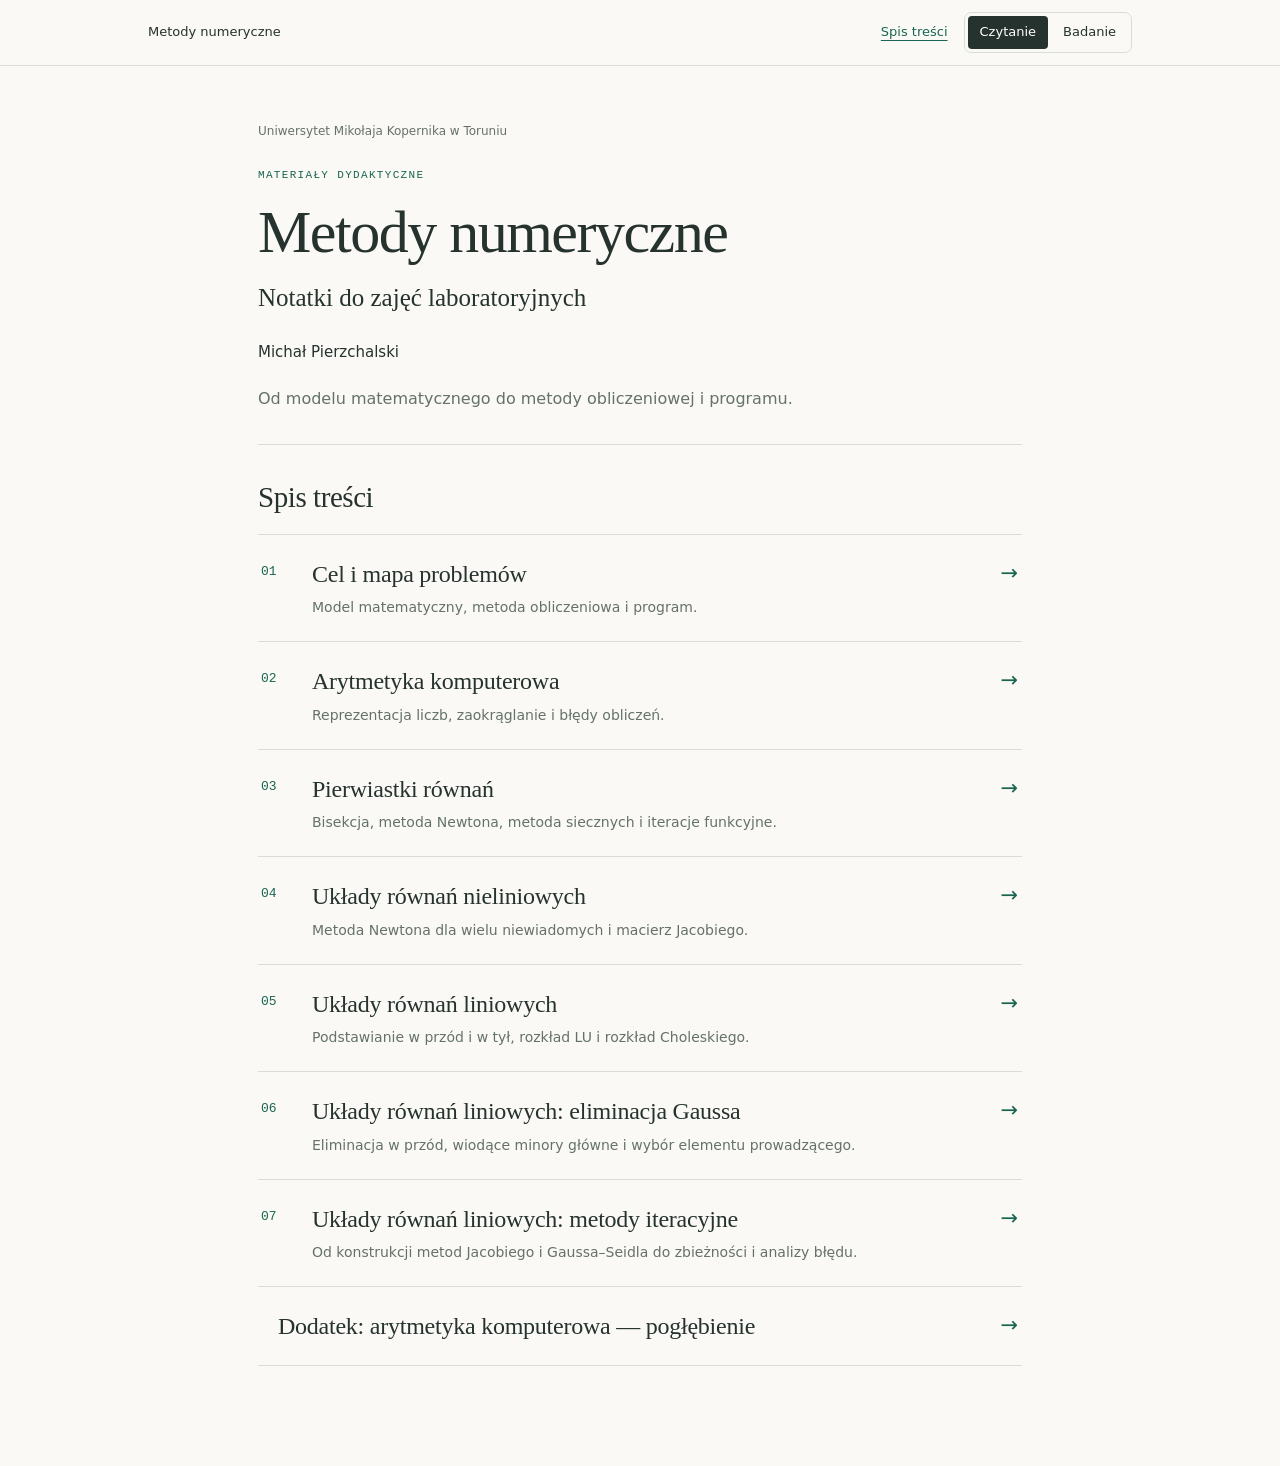
==== commit a8693b62: "Dostosuj notatki do scenariusza zajęć o metodach iteracyjnych" ====
--- a/index.html
+++ b/index.html
@@ -71,7 +71,7 @@
 <span class="chapter-card-arrow" aria-hidden="true">→</span></a></li>
 <li class="chapter-card"><a class="chapter-card-link" href="#metody-iteracyjne"><span class="chapter-card-number">07</span>
 <span class="chapter-card-title">Układy równań liniowych: metody iteracyjne</span>
-<span class="chapter-card-description">Konstrukcja, zbieżność i kontrola błędu metod Jacobiego i Gaussa–Seidla.</span>
+<span class="chapter-card-description">Od konstrukcji metod Jacobiego i Gaussa–Seidla do zbieżności i analizy błędu.</span>
 <span class="chapter-card-arrow" aria-hidden="true">→</span></a></li>
 <li class="chapter-card chapter-card-unnumbered"><a class="chapter-card-link" href="#dodatek-arytmetyka"><span class="chapter-card-title">Dodatek: arytmetyka komputerowa — pogłębienie</span>
 <span class="chapter-card-arrow" aria-hidden="true">→</span></a></li>
@@ -6086,68 +6086,85 @@
 <h2 id="metody-iteracyjne"><span class="section-number-2">7.</span> Układy równań liniowych: metody iteracyjne</h2>
 <div class="outline-text-2" id="text-metody-iteracyjne">
 <p class="lead">
-Jak z prostego kroku obliczeniowego zbudować ciąg zbliżający się do rozwiązania układu?
+Jak kolejne przybliżenia prowadzą do rozwiązania układu równań?
 </p>
 
 <div id="iteracyjne-wprowadzenie" class="wprowadzenie">
 <p>
-Konstruujemy krok, badamy jego wykonalność i zbieżność,
-a z twierdzenia wyprowadzamy przewidywanie, które sprawdzimy na przykładzie.
+Zbudujemy obie metody, sprawdzimy warunek zbieżności,
+a następnie wyjaśnimy go przez zmianę błędu.
 </p>
 
 </div>
 </div>
 <section id="outline-container-iteracyjne-problem" class="outline-3">
-<h3 id="iteracyjne-problem"><span class="section-number-3">7.1.</span> Problem: znaleźć przybliżenie rozwiązania</h3>
+<h3 id="iteracyjne-problem"><span class="section-number-3">7.1.</span> Problem: rozwiązać układ równań</h3>
 <div class="outline-text-3" id="text-iteracyjne-problem">
 <p>
-Rozwiążemy układ
+Szukamy trzech liczb spełniających układ
+</p>
+<math display="block" xmlns="http://www.w3.org/1998/Math/MathML"><semantics><mrow><mo stretchy="true" form="prefix">{</mo><mtable><mtr><mtd columnalign="left" style="text-align: left"><mn>5</mn><msub><mi>x</mi><mn>1</mn></msub><mo>+</mo><mn>2</mn><msub><mi>x</mi><mn>2</mn></msub><mo>+</mo><msub><mi>x</mi><mn>3</mn></msub><mo>=</mo><mn>1</mn><mo>,</mo></mtd></mtr><mtr><mtd columnalign="left" style="text-align: left"><mn>5</mn><msub><mi>x</mi><mn>1</mn></msub><mo>+</mo><mn>7</mn><msub><mi>x</mi><mn>2</mn></msub><mo>+</mo><msub><mi>x</mi><mn>3</mn></msub><mo>=</mo><mn>2</mn><mo>,</mo></mtd></mtr><mtr><mtd columnalign="left" style="text-align: left"><mn>3</mn><msub><mi>x</mi><mn>1</mn></msub><mo>+</mo><mn>2</mn><msub><mi>x</mi><mn>2</mn></msub><mo>+</mo><mn>6</mn><msub><mi>x</mi><mn>3</mn></msub><mo>=</mo><mn>3</mn><mi>.</mi></mtd></mtr></mtable></mrow><annotation encoding="application/x-tex">\begin{cases}
+5x_1+2x_2+x_3=1,\\
+5x_1+7x_2+x_3=2,\\
+3x_1+2x_2+6x_3=3.
+\end{cases}</annotation></semantics></math>
+<p>
+Jego model macierzowy to
 </p>
 <math display="block" xmlns="http://www.w3.org/1998/Math/MathML"><semantics><mrow><mi>A</mi><mi>x</mi><mo>=</mo><mi>b</mi><mo>,</mo><mspace width="2.0em"></mspace><mi>A</mi><mo>=</mo><mrow><mo stretchy="true" form="prefix">(</mo><mtable><mtr><mtd columnalign="center" style="text-align: center"><mn>5</mn></mtd><mtd columnalign="center" style="text-align: center"><mn>2</mn></mtd><mtd columnalign="center" style="text-align: center"><mn>1</mn></mtd></mtr><mtr><mtd columnalign="center" style="text-align: center"><mn>5</mn></mtd><mtd columnalign="center" style="text-align: center"><mn>7</mn></mtd><mtd columnalign="center" style="text-align: center"><mn>1</mn></mtd></mtr><mtr><mtd columnalign="center" style="text-align: center"><mn>3</mn></mtd><mtd columnalign="center" style="text-align: center"><mn>2</mn></mtd><mtd columnalign="center" style="text-align: center"><mn>6</mn></mtd></mtr></mtable><mo stretchy="true" form="postfix">)</mo></mrow><mo>,</mo><mspace width="2.0em"></mspace><mi>b</mi><mo>=</mo><mrow><mo stretchy="true" form="prefix">(</mo><mtable><mtr><mtd columnalign="center" style="text-align: center"><mn>1</mn></mtd></mtr><mtr><mtd columnalign="center" style="text-align: center"><mn>2</mn></mtd></mtr><mtr><mtd columnalign="center" style="text-align: center"><mn>3</mn></mtd></mtr></mtable><mo stretchy="true" form="postfix">)</mo></mrow><mi>.</mi></mrow><annotation encoding="application/x-tex">Ax=b,\qquad
 A=\begin{pmatrix}5&amp;2&amp;1\\5&amp;7&amp;1\\3&amp;2&amp;6\end{pmatrix},
 \qquad b=\begin{pmatrix}1\\2\\3\end{pmatrix}.</annotation></semantics></math>
-
-<p>
-W <a href="#eliminacja-gaussa">eliminacji Gaussa</a> przekształcaliśmy równania, by rozwiązać układ trójkątny.
-Teraz zachowamy <math display="inline" xmlns="http://www.w3.org/1998/Math/MathML"><semantics><mrow><mi>A</mi><mo>,</mo><mi>b</mi></mrow><annotation encoding="application/x-tex">A,b</annotation></semantics></math> i zaczniemy od <math display="inline" xmlns="http://www.w3.org/1998/Math/MathML"><semantics><mrow><msup><mi>x</mi><mrow><mo stretchy="true" form="prefix">(</mo><mn>0</mn><mo stretchy="true" form="postfix">)</mo></mrow></msup><mo>=</mo><msup><mrow><mo stretchy="true" form="prefix">(</mo><mn>0</mn><mo>,</mo><mn>0</mn><mo>,</mo><mn>0</mn><mo stretchy="true" form="postfix">)</mo></mrow><mi>T</mi></msup></mrow><annotation encoding="application/x-tex">x^{(0)}=(0,0,0)^T</annotation></semantics></math>.
-Szukamy reguły, która z <math display="inline" xmlns="http://www.w3.org/1998/Math/MathML"><semantics><msup><mi>x</mi><mrow><mo stretchy="true" form="prefix">(</mo><mi>k</mi><mo stretchy="true" form="postfix">)</mo></mrow></msup><annotation encoding="application/x-tex">x^{(k)}</annotation></semantics></math> wyznaczy następne przybliżenie
-<math display="inline" xmlns="http://www.w3.org/1998/Math/MathML"><semantics><msup><mi>x</mi><mrow><mo stretchy="true" form="prefix">(</mo><mi>k</mi><mo>+</mo><mn>1</mn><mo stretchy="true" form="postfix">)</mo></mrow></msup><annotation encoding="application/x-tex">x^{(k+1)}</annotation></semantics></math> rozwiązania <math display="inline" xmlns="http://www.w3.org/1998/Math/MathML"><semantics><mi>s</mi><annotation encoding="application/x-tex">s</annotation></semantics></math>.
+<p>
+Dane są <math display="inline" xmlns="http://www.w3.org/1998/Math/MathML"><semantics><mrow><mi>A</mi><mo>,</mo><mi>b</mi></mrow><annotation encoding="application/x-tex">A,b</annotation></semantics></math>, szukane rozwiązanie oznaczamy przez <math display="inline" xmlns="http://www.w3.org/1998/Math/MathML"><semantics><mi>s</mi><annotation encoding="application/x-tex">s</annotation></semantics></math>.
+Zaczniemy od <math display="inline" xmlns="http://www.w3.org/1998/Math/MathML"><semantics><mrow><msup><mi>x</mi><mrow><mo stretchy="true" form="prefix">(</mo><mn>0</mn><mo stretchy="true" form="postfix">)</mo></mrow></msup><mo>=</mo><msup><mrow><mo stretchy="true" form="prefix">(</mo><mn>0</mn><mo>,</mo><mn>0</mn><mo>,</mo><mn>0</mn><mo stretchy="true" form="postfix">)</mo></mrow><mi>T</mi></msup></mrow><annotation encoding="application/x-tex">x^{(0)}=(0,0,0)^T</annotation></semantics></math> i będziemy wyznaczać kolejne
+przybliżenia <math display="inline" xmlns="http://www.w3.org/1998/Math/MathML"><semantics><msup><mi>x</mi><mrow><mo stretchy="true" form="prefix">(</mo><mi>k</mi><mo>+</mo><mn>1</mn><mo stretchy="true" form="postfix">)</mo></mrow></msup><annotation encoding="application/x-tex">x^{(k+1)}</annotation></semantics></math> na podstawie <math display="inline" xmlns="http://www.w3.org/1998/Math/MathML"><semantics><msup><mi>x</mi><mrow><mo stretchy="true" form="prefix">(</mo><mi>k</mi><mo stretchy="true" form="postfix">)</mo></mrow></msup><annotation encoding="application/x-tex">x^{(k)}</annotation></semantics></math>.
 </p>
 </div>
 </section>
 <section id="outline-container-iteracyjne-konstrukcja" class="outline-3">
-<h3 id="iteracyjne-konstrukcja"><span class="section-number-3">7.2.</span> Konstrukcja: od jednego układu do ciągu przybliżeń</h3>
+<h3 id="iteracyjne-konstrukcja"><span class="section-number-3">7.2.</span> Konstrukcja: wspólna reguła, dwa sposoby aktualizacji</h3>
 <div class="outline-text-3" id="text-iteracyjne-konstrukcja">
 </div>
 <div id="outline-container-iteracyjne-rozszczepienie" class="outline-4">
-<h4 id="iteracyjne-rozszczepienie"><span class="section-number-4">7.2.1.</span> Wspólna reguła i wybór macierzy Q</h4>
+<h4 id="iteracyjne-rozszczepienie"><span class="section-number-4">7.2.1.</span> Wybór macierzy Q i jednoznaczność kroku</h4>
 <div class="outline-text-4" id="text-iteracyjne-rozszczepienie">
 <p>
-Zapiszmy <math display="inline" xmlns="http://www.w3.org/1998/Math/MathML"><semantics><mrow><mi>A</mi><mi>x</mi><mo>=</mo><mi>b</mi></mrow><annotation encoding="application/x-tex">Ax=b</annotation></semantics></math> jako <math display="inline" xmlns="http://www.w3.org/1998/Math/MathML"><semantics><mrow><mi>Q</mi><mi>x</mi><mo>=</mo><mrow><mo stretchy="true" form="prefix">(</mo><mi>Q</mi><mo>−</mo><mi>A</mi><mo stretchy="true" form="postfix">)</mo></mrow><mi>x</mi><mo>+</mo><mi>b</mi></mrow><annotation encoding="application/x-tex">Qx=(Q-A)x+b</annotation></semantics></math>.
-Wstawienie poprzedniego przybliżenia po prawej stronie daje
-</p>
-<math display="block" xmlns="http://www.w3.org/1998/Math/MathML"><semantics><mrow><mi>Q</mi><msup><mi>x</mi><mrow><mo stretchy="true" form="prefix">(</mo><mi>k</mi><mo>+</mo><mn>1</mn><mo stretchy="true" form="postfix">)</mo></mrow></msup><mo>=</mo><mrow><mo stretchy="true" form="prefix">(</mo><mi>Q</mi><mo>−</mo><mi>A</mi><mo stretchy="true" form="postfix">)</mo></mrow><msup><mi>x</mi><mrow><mo stretchy="true" form="prefix">(</mo><mi>k</mi><mo stretchy="true" form="postfix">)</mo></mrow></msup><mo>+</mo><mi>b</mi><mi>.</mi></mrow><annotation encoding="application/x-tex">Qx^{(k+1)}=(Q-A)x^{(k)}+b .</annotation></semantics></math>
-
-<div data-tytul="Konstruowanie · wybór łatwego układu" class="wyprowadzenie">
-<p>
-Wybieramy <math display="inline" xmlns="http://www.w3.org/1998/Math/MathML"><semantics><mi>Q</mi><annotation encoding="application/x-tex">Q</annotation></semantics></math> tak, aby układ po lewej stronie był łatwy do rozwiązania.
-Gdy <math display="inline" xmlns="http://www.w3.org/1998/Math/MathML"><semantics><mi>Q</mi><annotation encoding="application/x-tex">Q</annotation></semantics></math> jest nieosobliwa, każdy krok wyznacza jeden wektor. Możemy zapisać
-</p>
-<math display="block" xmlns="http://www.w3.org/1998/Math/MathML"><semantics><mrow><msup><mi>x</mi><mrow><mo stretchy="true" form="prefix">(</mo><mi>k</mi><mo>+</mo><mn>1</mn><mo stretchy="true" form="postfix">)</mo></mrow></msup><mo>=</mo><mi>H</mi><msup><mi>x</mi><mrow><mo stretchy="true" form="prefix">(</mo><mi>k</mi><mo stretchy="true" form="postfix">)</mo></mrow></msup><mo>+</mo><mi>c</mi><mo>,</mo><mspace width="2.0em"></mspace><mi>H</mi><mo>=</mo><mi>I</mi><mo>−</mo><msup><mi>Q</mi><mrow><mi>−</mi><mn>1</mn></mrow></msup><mi>A</mi><mo>,</mo><mspace width="2.0em"></mspace><mi>c</mi><mo>=</mo><msup><mi>Q</mi><mrow><mi>−</mi><mn>1</mn></mrow></msup><mi>b</mi><mi>.</mi></mrow><annotation encoding="application/x-tex">x^{(k+1)}=Hx^{(k)}+c,\qquad H=I-Q^{-1}A,\qquad c=Q^{-1}b.</annotation></semantics></math>
-<p>
-Macierz <math display="inline" xmlns="http://www.w3.org/1998/Math/MathML"><semantics><mi>H</mi><annotation encoding="application/x-tex">H</annotation></semantics></math> opisuje wpływ poprzedniego przybliżenia na następne.
+Dodajemy <math display="inline" xmlns="http://www.w3.org/1998/Math/MathML"><semantics><mrow><mi>Q</mi><mi>x</mi></mrow><annotation encoding="application/x-tex">Qx</annotation></semantics></math> do obu stron <math display="inline" xmlns="http://www.w3.org/1998/Math/MathML"><semantics><mrow><mi>A</mi><mi>x</mi><mo>=</mo><mi>b</mi></mrow><annotation encoding="application/x-tex">Ax=b</annotation></semantics></math> i przenosimy <math display="inline" xmlns="http://www.w3.org/1998/Math/MathML"><semantics><mrow><mi>A</mi><mi>x</mi></mrow><annotation encoding="application/x-tex">Ax</annotation></semantics></math> na prawą stronę:
+</p>
+<math display="block" xmlns="http://www.w3.org/1998/Math/MathML"><semantics><mrow><mi>Q</mi><mi>x</mi><mo>=</mo><mrow><mo stretchy="true" form="prefix">(</mo><mi>Q</mi><mo>−</mo><mi>A</mi><mo stretchy="true" form="postfix">)</mo></mrow><mi>x</mi><mo>+</mo><mi>b</mi><mi>.</mi></mrow><annotation encoding="application/x-tex">Qx=(Q-A)x+b.</annotation></semantics></math>
+<p>
+Po prawej wstawiamy poprzedni stan, a po lewej — szukany następny:
+</p>
+<math display="block" xmlns="http://www.w3.org/1998/Math/MathML"><semantics><mrow><mi>Q</mi><msup><mi>x</mi><mrow><mo stretchy="true" form="prefix">(</mo><mi>k</mi><mo>+</mo><mn>1</mn><mo stretchy="true" form="postfix">)</mo></mrow></msup><mo>=</mo><mrow><mo stretchy="true" form="prefix">(</mo><mi>Q</mi><mo>−</mo><mi>A</mi><mo stretchy="true" form="postfix">)</mo></mrow><msup><mi>x</mi><mrow><mo stretchy="true" form="prefix">(</mo><mi>k</mi><mo stretchy="true" form="postfix">)</mo></mrow></msup><mo>+</mo><mi>b</mi><mi>.</mi></mrow><annotation encoding="application/x-tex">Qx^{(k+1)}=(Q-A)x^{(k)}+b.</annotation></semantics></math>
+<p>
+Wybieramy <math display="inline" xmlns="http://www.w3.org/1998/Math/MathML"><semantics><mi>Q</mi><annotation encoding="application/x-tex">Q</annotation></semantics></math> tak, by układ po lewej był łatwy do rozwiązania.
+W metodzie Jacobiego bierzemy przekątną <math display="inline" xmlns="http://www.w3.org/1998/Math/MathML"><semantics><mi>A</mi><annotation encoding="application/x-tex">A</annotation></semantics></math>, a w metodzie
+Gaussa–Seidla — część dolnotrójkątną wraz z przekątną:
+</p>
+<math display="block" xmlns="http://www.w3.org/1998/Math/MathML"><semantics><mrow><msub><mi>Q</mi><mi>J</mi></msub><mo>=</mo><mrow><mo stretchy="true" form="prefix">(</mo><mtable><mtr><mtd columnalign="center" style="text-align: center"><mn>5</mn></mtd><mtd columnalign="center" style="text-align: center"><mn>0</mn></mtd><mtd columnalign="center" style="text-align: center"><mn>0</mn></mtd></mtr><mtr><mtd columnalign="center" style="text-align: center"><mn>0</mn></mtd><mtd columnalign="center" style="text-align: center"><mn>7</mn></mtd><mtd columnalign="center" style="text-align: center"><mn>0</mn></mtd></mtr><mtr><mtd columnalign="center" style="text-align: center"><mn>0</mn></mtd><mtd columnalign="center" style="text-align: center"><mn>0</mn></mtd><mtd columnalign="center" style="text-align: center"><mn>6</mn></mtd></mtr></mtable><mo stretchy="true" form="postfix">)</mo></mrow><mo>,</mo><mspace width="2.0em"></mspace><msub><mi>Q</mi><mrow><mi>G</mi><mi>S</mi></mrow></msub><mo>=</mo><mrow><mo stretchy="true" form="prefix">(</mo><mtable><mtr><mtd columnalign="center" style="text-align: center"><mn>5</mn></mtd><mtd columnalign="center" style="text-align: center"><mn>0</mn></mtd><mtd columnalign="center" style="text-align: center"><mn>0</mn></mtd></mtr><mtr><mtd columnalign="center" style="text-align: center"><mn>5</mn></mtd><mtd columnalign="center" style="text-align: center"><mn>7</mn></mtd><mtd columnalign="center" style="text-align: center"><mn>0</mn></mtd></mtr><mtr><mtd columnalign="center" style="text-align: center"><mn>3</mn></mtd><mtd columnalign="center" style="text-align: center"><mn>2</mn></mtd><mtd columnalign="center" style="text-align: center"><mn>6</mn></mtd></mtr></mtable><mo stretchy="true" form="postfix">)</mo></mrow><mi>.</mi></mrow><annotation encoding="application/x-tex">Q_J=\begin{pmatrix}5&amp;0&amp;0\\0&amp;7&amp;0\\0&amp;0&amp;6\end{pmatrix},\qquad
+Q_{GS}=\begin{pmatrix}5&amp;0&amp;0\\5&amp;7&amp;0\\3&amp;2&amp;6\end{pmatrix}.</annotation></semantics></math>
+
+<div data-tytul="Konstruowanie · jawna zależność między stanami" class="wyprowadzenie">
+<p>
+Gdy <math display="inline" xmlns="http://www.w3.org/1998/Math/MathML"><semantics><mrow><mo>det</mo><mi>Q</mi><mo>≠</mo><mn>0</mn></mrow><annotation encoding="application/x-tex">\det Q\ne0</annotation></semantics></math>, mnożymy równanie przez <math display="inline" xmlns="http://www.w3.org/1998/Math/MathML"><semantics><msup><mi>Q</mi><mrow><mi>−</mi><mn>1</mn></mrow></msup><annotation encoding="application/x-tex">Q^{-1}</annotation></semantics></math>:
+</p>
+<math display="block" xmlns="http://www.w3.org/1998/Math/MathML"><semantics><mrow><msup><mi>x</mi><mrow><mo stretchy="true" form="prefix">(</mo><mi>k</mi><mo>+</mo><mn>1</mn><mo stretchy="true" form="postfix">)</mo></mrow></msup><mo>=</mo><msup><mi>Q</mi><mrow><mi>−</mi><mn>1</mn></mrow></msup><mrow><mo stretchy="true" form="prefix">(</mo><mi>Q</mi><mo>−</mo><mi>A</mi><mo stretchy="true" form="postfix">)</mo></mrow><msup><mi>x</mi><mrow><mo stretchy="true" form="prefix">(</mo><mi>k</mi><mo stretchy="true" form="postfix">)</mo></mrow></msup><mo>+</mo><msup><mi>Q</mi><mrow><mi>−</mi><mn>1</mn></mrow></msup><mi>b</mi><mo>=</mo><mrow><mo stretchy="true" form="prefix">(</mo><mi>I</mi><mo>−</mo><msup><mi>Q</mi><mrow><mi>−</mi><mn>1</mn></mrow></msup><mi>A</mi><mo stretchy="true" form="postfix">)</mo></mrow><msup><mi>x</mi><mrow><mo stretchy="true" form="prefix">(</mo><mi>k</mi><mo stretchy="true" form="postfix">)</mo></mrow></msup><mo>+</mo><msup><mi>Q</mi><mrow><mi>−</mi><mn>1</mn></mrow></msup><mi>b</mi><mi>.</mi></mrow><annotation encoding="application/x-tex">x^{(k+1)}=Q^{-1}(Q-A)x^{(k)}+Q^{-1}b
+=(I-Q^{-1}A)x^{(k)}+Q^{-1}b.</annotation></semantics></math>
+<p>
+Nieosobliwość <math display="inline" xmlns="http://www.w3.org/1998/Math/MathML"><semantics><mi>Q</mi><annotation encoding="application/x-tex">Q</annotation></semantics></math> zapewnia jednoznaczny krok i jest do tego konieczna.
+Dla obu metod oznacza <math display="inline" xmlns="http://www.w3.org/1998/Math/MathML"><semantics><mrow><msub><mi>a</mi><mrow><mi>i</mi><mi>i</mi></mrow></msub><mo>≠</mo><mn>0</mn></mrow><annotation encoding="application/x-tex">a_{ii}\ne0</annotation></semantics></math> dla każdego <math display="inline" xmlns="http://www.w3.org/1998/Math/MathML"><semantics><mi>i</mi><annotation encoding="application/x-tex">i</annotation></semantics></math>.
+Sama nie zapewnia zbieżności ciągu.
 </p>
 
 </div>
 </div>
 </div>
 <div id="outline-container-iteracyjne-jacobi-konstrukcja" class="outline-4">
-<h4 id="iteracyjne-jacobi-konstrukcja"><span class="section-number-4">7.2.2.</span> Metoda Jacobiego: wszystkie współrzędne z poprzedniej iteracji</h4>
+<h4 id="iteracyjne-jacobi-konstrukcja"><span class="section-number-4">7.2.2.</span> Metoda Jacobiego: wszystkie wartości z poprzedniego stanu</h4>
 <div class="outline-text-4" id="text-iteracyjne-jacobi-konstrukcja">
 <p>
-Z pierwszego równania wyznaczamy <math display="inline" xmlns="http://www.w3.org/1998/Math/MathML"><semantics><mrow><msub><mi>x</mi><mn>1</mn></msub><mo>=</mo><mrow><mo stretchy="true" form="prefix">(</mo><mn>1</mn><mo>−</mo><mn>2</mn><msub><mi>x</mi><mn>2</mn></msub><mo>−</mo><msub><mi>x</mi><mn>3</mn></msub><mo stretchy="true" form="postfix">)</mo></mrow><mi>/</mi><mn>5</mn></mrow><annotation encoding="application/x-tex">x_1=(1-2x_2-x_3)/5</annotation></semantics></math>.
-Tak samo postępujemy z pozostałymi równaniami. Po prawej stronie
-wstawiamy wyłącznie wartości z poprzedniego kroku:
+Z każdego równania wyznaczamy jedną współrzędną. Po prawej stronie
+używamy wyłącznie wartości z kroku <math display="inline" xmlns="http://www.w3.org/1998/Math/MathML"><semantics><mi>k</mi><annotation encoding="application/x-tex">k</annotation></semantics></math>:
 </p>
 <math display="block" xmlns="http://www.w3.org/1998/Math/MathML"><semantics><mtable><mtr><mtd columnalign="right" style="text-align: right"><msubsup><mi>x</mi><mn>1</mn><mrow><mo stretchy="true" form="prefix">(</mo><mi>k</mi><mo>+</mo><mn>1</mn><mo stretchy="true" form="postfix">)</mo></mrow></msubsup></mtd><mtd columnalign="left" style="text-align: left"><mo>=</mo><mrow><mo stretchy="true" form="prefix">(</mo><mn>1</mn><mo>−</mo><mn>2</mn><msubsup><mi>x</mi><mn>2</mn><mrow><mo stretchy="true" form="prefix">(</mo><mi>k</mi><mo stretchy="true" form="postfix">)</mo></mrow></msubsup><mo>−</mo><msubsup><mi>x</mi><mn>3</mn><mrow><mo stretchy="true" form="prefix">(</mo><mi>k</mi><mo stretchy="true" form="postfix">)</mo></mrow></msubsup><mo stretchy="true" form="postfix">)</mo></mrow><mi>/</mi><mn>5</mn><mo>,</mo></mtd></mtr><mtr><mtd columnalign="right" style="text-align: right"><msubsup><mi>x</mi><mn>2</mn><mrow><mo stretchy="true" form="prefix">(</mo><mi>k</mi><mo>+</mo><mn>1</mn><mo stretchy="true" form="postfix">)</mo></mrow></msubsup></mtd><mtd columnalign="left" style="text-align: left"><mo>=</mo><mrow><mo stretchy="true" form="prefix">(</mo><mn>2</mn><mo>−</mo><mn>5</mn><msubsup><mi>x</mi><mn>1</mn><mrow><mo stretchy="true" form="prefix">(</mo><mi>k</mi><mo stretchy="true" form="postfix">)</mo></mrow></msubsup><mo>−</mo><msubsup><mi>x</mi><mn>3</mn><mrow><mo stretchy="true" form="prefix">(</mo><mi>k</mi><mo stretchy="true" form="postfix">)</mo></mrow></msubsup><mo stretchy="true" form="postfix">)</mo></mrow><mi>/</mi><mn>7</mn><mo>,</mo></mtd></mtr><mtr><mtd columnalign="right" style="text-align: right"><msubsup><mi>x</mi><mn>3</mn><mrow><mo stretchy="true" form="prefix">(</mo><mi>k</mi><mo>+</mo><mn>1</mn><mo stretchy="true" form="postfix">)</mo></mrow></msubsup></mtd><mtd columnalign="left" style="text-align: left"><mo>=</mo><mrow><mo stretchy="true" form="prefix">(</mo><mn>3</mn><mo>−</mo><mn>3</mn><msubsup><mi>x</mi><mn>1</mn><mrow><mo stretchy="true" form="prefix">(</mo><mi>k</mi><mo stretchy="true" form="postfix">)</mo></mrow></msubsup><mo>−</mo><mn>2</mn><msubsup><mi>x</mi><mn>2</mn><mrow><mo stretchy="true" form="prefix">(</mo><mi>k</mi><mo stretchy="true" form="postfix">)</mo></mrow></msubsup><mo stretchy="true" form="postfix">)</mo></mrow><mi>/</mi><mn>6</mn><mi>.</mi></mtd></mtr></mtable><annotation encoding="application/x-tex">\begin{aligned}
 x_1^{(k+1)}&amp;=(1-2x_2^{(k)}-x_3^{(k)})/5,\\
@@ -6155,180 +6172,265 @@
 x_3^{(k+1)}&amp;=(3-3x_1^{(k)}-2x_2^{(k)})/6.
 \end{aligned}</annotation></semantics></math>
 <p>
-Z zerowego startu otrzymujemy <math display="inline" xmlns="http://www.w3.org/1998/Math/MathML"><semantics><mrow><msup><mi>x</mi><mrow><mo stretchy="true" form="prefix">(</mo><mn>1</mn><mo stretchy="true" form="postfix">)</mo></mrow></msup><mo>=</mo><msup><mrow><mo stretchy="true" form="prefix">(</mo><mn>1</mn><mi>/</mi><mn>5</mn><mo>,</mo><mn>2</mn><mi>/</mi><mn>7</mn><mo>,</mo><mn>1</mn><mi>/</mi><mn>2</mn><mo stretchy="true" form="postfix">)</mo></mrow><mi>T</mi></msup></mrow><annotation encoding="application/x-tex">x^{(1)}=(1/5,2/7,1/2)^T</annotation></semantics></math>.
-</p>
-
-<div data-tytul="Uogólnianie · reguła Jacobiego" class="uogolnienie">
-<p>
-Macierz <math display="inline" xmlns="http://www.w3.org/1998/Math/MathML"><semantics><msub><mi>Q</mi><mi>J</mi></msub><annotation encoding="application/x-tex">Q_J</annotation></semantics></math> zawiera tylko przekątną <math display="inline" xmlns="http://www.w3.org/1998/Math/MathML"><semantics><mi>A</mi><annotation encoding="application/x-tex">A</annotation></semantics></math>. Dla <math display="inline" xmlns="http://www.w3.org/1998/Math/MathML"><semantics><mrow><mi>i</mi><mo>=</mo><mn>1</mn><mo>,</mo><mi>…</mi><mo>,</mo><mi>n</mi></mrow><annotation encoding="application/x-tex">i=1,\ldots,n</annotation></semantics></math>
-i <math display="inline" xmlns="http://www.w3.org/1998/Math/MathML"><semantics><mrow><msub><mi>a</mi><mrow><mi>i</mi><mi>i</mi></mrow></msub><mo>≠</mo><mn>0</mn></mrow><annotation encoding="application/x-tex">a_{ii}\ne0</annotation></semantics></math> mamy
-</p>
-<math display="block" xmlns="http://www.w3.org/1998/Math/MathML"><semantics><mrow><msubsup><mi>x</mi><mi>i</mi><mrow><mo stretchy="true" form="prefix">(</mo><mi>k</mi><mo>+</mo><mn>1</mn><mo stretchy="true" form="postfix">)</mo></mrow></msubsup><mo>=</mo><mfrac><mrow><msub><mi>b</mi><mi>i</mi></msub><mo>−</mo><munder><mo>∑</mo><mrow><mi>j</mi><mo>≠</mo><mi>i</mi></mrow></munder><msub><mi>a</mi><mrow><mi>i</mi><mi>j</mi></mrow></msub><msubsup><mi>x</mi><mi>j</mi><mrow><mo stretchy="true" form="prefix">(</mo><mi>k</mi><mo stretchy="true" form="postfix">)</mo></mrow></msubsup></mrow><msub><mi>a</mi><mrow><mi>i</mi><mi>i</mi></mrow></msub></mfrac><mi>.</mi></mrow><annotation encoding="application/x-tex">x_i^{(k+1)}=\frac{b_i-\sum_{j\ne i}a_{ij}x_j^{(k)}}{a_{ii}} .</annotation></semantics></math>
-
-</div>
+Pierwszy krok dla <math display="inline" xmlns="http://www.w3.org/1998/Math/MathML"><semantics><mrow><msup><mi>x</mi><mrow><mo stretchy="true" form="prefix">(</mo><mn>0</mn><mo stretchy="true" form="postfix">)</mo></mrow></msup><mo>=</mo><msup><mrow><mo stretchy="true" form="prefix">(</mo><mn>0</mn><mo>,</mo><mn>0</mn><mo>,</mo><mn>0</mn><mo stretchy="true" form="postfix">)</mo></mrow><mi>T</mi></msup></mrow><annotation encoding="application/x-tex">x^{(0)}=(0,0,0)^T</annotation></semantics></math> daje
+</p>
+<math display="block" xmlns="http://www.w3.org/1998/Math/MathML"><semantics><mtable><mtr><mtd columnalign="right" style="text-align: right"><msubsup><mi>x</mi><mn>1</mn><mrow><mo stretchy="true" form="prefix">(</mo><mn>1</mn><mo stretchy="true" form="postfix">)</mo></mrow></msubsup></mtd><mtd columnalign="left" style="text-align: left"><mo>=</mo><mrow><mo stretchy="true" form="prefix">(</mo><mn>1</mn><mo>−</mo><mn>2</mn><mo>⋅</mo><mn>0</mn><mo>−</mo><mn>0</mn><mo stretchy="true" form="postfix">)</mo></mrow><mi>/</mi><mn>5</mn><mo>=</mo><mn>1</mn><mi>/</mi><mn>5</mn><mo>,</mo></mtd></mtr><mtr><mtd columnalign="right" style="text-align: right"><msubsup><mi>x</mi><mn>2</mn><mrow><mo stretchy="true" form="prefix">(</mo><mn>1</mn><mo stretchy="true" form="postfix">)</mo></mrow></msubsup></mtd><mtd columnalign="left" style="text-align: left"><mo>=</mo><mrow><mo stretchy="true" form="prefix">(</mo><mn>2</mn><mo>−</mo><mn>5</mn><mo>⋅</mo><mn>0</mn><mo>−</mo><mn>0</mn><mo stretchy="true" form="postfix">)</mo></mrow><mi>/</mi><mn>7</mn><mo>=</mo><mn>2</mn><mi>/</mi><mn>7</mn><mo>,</mo></mtd></mtr><mtr><mtd columnalign="right" style="text-align: right"><msubsup><mi>x</mi><mn>3</mn><mrow><mo stretchy="true" form="prefix">(</mo><mn>1</mn><mo stretchy="true" form="postfix">)</mo></mrow></msubsup></mtd><mtd columnalign="left" style="text-align: left"><mo>=</mo><mrow><mo stretchy="true" form="prefix">(</mo><mn>3</mn><mo>−</mo><mn>3</mn><mo>⋅</mo><mn>0</mn><mo>−</mo><mn>2</mn><mo>⋅</mo><mn>0</mn><mo stretchy="true" form="postfix">)</mo></mrow><mi>/</mi><mn>6</mn><mo>=</mo><mn>1</mn><mi>/</mi><mn>2</mn><mi>.</mi></mtd></mtr></mtable><annotation encoding="application/x-tex">\begin{aligned}
+x_1^{(1)}&amp;=(1-2\cdot0-0)/5=1/5,\\
+x_2^{(1)}&amp;=(2-5\cdot0-0)/7=2/7,\\
+x_3^{(1)}&amp;=(3-3\cdot0-2\cdot0)/6=1/2.
+\end{aligned}</annotation></semantics></math>
+<p>
+Zatem <math display="inline" xmlns="http://www.w3.org/1998/Math/MathML"><semantics><mrow><msup><mi>x</mi><mrow><mo stretchy="true" form="prefix">(</mo><mn>1</mn><mo stretchy="true" form="postfix">)</mo></mrow></msup><mo>=</mo><msup><mrow><mo stretchy="true" form="prefix">(</mo><mn>1</mn><mi>/</mi><mn>5</mn><mo>,</mo><mn>2</mn><mi>/</mi><mn>7</mn><mo>,</mo><mn>1</mn><mi>/</mi><mn>2</mn><mo stretchy="true" form="postfix">)</mo></mrow><mi>T</mi></msup></mrow><annotation encoding="application/x-tex">x^{(1)}=(1/5,2/7,1/2)^T</annotation></semantics></math>.
+</p>
 </div>
 </div>
 <div id="outline-container-iteracyjne-seidel-konstrukcja" class="outline-4">
-<h4 id="iteracyjne-seidel-konstrukcja"><span class="section-number-4">7.2.3.</span> Metoda Gaussa–Seidla: wykorzystanie nowych współrzędnych</h4>
+<h4 id="iteracyjne-seidel-konstrukcja"><span class="section-number-4">7.2.3.</span> Metoda Gaussa–Seidla: nowe wartości od razu</h4>
 <div class="outline-text-4" id="text-iteracyjne-seidel-konstrukcja">
 <p>
-Przejdźmy przez te same równania w kolejności <math display="inline" xmlns="http://www.w3.org/1998/Math/MathML"><semantics><mrow><mn>1</mn><mo>,</mo><mn>2</mn><mo>,</mo><mn>3</mn></mrow><annotation encoding="application/x-tex">1,2,3</annotation></semantics></math>.
-W drugim użyjemy już nowego <math display="inline" xmlns="http://www.w3.org/1998/Math/MathML"><semantics><msub><mi>x</mi><mn>1</mn></msub><annotation encoding="application/x-tex">x_1</annotation></semantics></math>, a w trzecim — nowych <math display="inline" xmlns="http://www.w3.org/1998/Math/MathML"><semantics><mrow><msub><mi>x</mi><mn>1</mn></msub><mo>,</mo><msub><mi>x</mi><mn>2</mn></msub></mrow><annotation encoding="application/x-tex">x_1,x_2</annotation></semantics></math>.
-Ze startu zerowego otrzymujemy kolejno <math display="inline" xmlns="http://www.w3.org/1998/Math/MathML"><semantics><mrow><mn>1</mn><mi>/</mi><mn>5</mn></mrow><annotation encoding="application/x-tex">1/5</annotation></semantics></math>, <math display="inline" xmlns="http://www.w3.org/1998/Math/MathML"><semantics><mrow><mrow><mo stretchy="true" form="prefix">(</mo><mn>2</mn><mo>−</mo><mn>5</mn><mi>/</mi><mn>5</mn><mo stretchy="true" form="postfix">)</mo></mrow><mi>/</mi><mn>7</mn><mo>=</mo><mn>1</mn><mi>/</mi><mn>7</mn></mrow><annotation encoding="application/x-tex">(2-5/5)/7=1/7</annotation></semantics></math>
-i <math display="inline" xmlns="http://www.w3.org/1998/Math/MathML"><semantics><mrow><mrow><mo stretchy="true" form="prefix">(</mo><mn>3</mn><mo>−</mo><mn>3</mn><mi>/</mi><mn>5</mn><mo>−</mo><mn>2</mn><mi>/</mi><mn>7</mn><mo stretchy="true" form="postfix">)</mo></mrow><mi>/</mi><mn>6</mn><mo>=</mo><mn>37</mn><mi>/</mi><mn>105</mn></mrow><annotation encoding="application/x-tex">(3-3/5-2/7)/6=37/105</annotation></semantics></math>.
-</p>
-
-<div data-tytul="Uogólnianie · reguła Gaussa–Seidla" class="uogolnienie">
-<p>
-Macierz <math display="inline" xmlns="http://www.w3.org/1998/Math/MathML"><semantics><msub><mi>Q</mi><mrow><mi>G</mi><mi>S</mi></mrow></msub><annotation encoding="application/x-tex">Q_{GS}</annotation></semantics></math> zawiera przekątną <math display="inline" xmlns="http://www.w3.org/1998/Math/MathML"><semantics><mi>A</mi><annotation encoding="application/x-tex">A</annotation></semantics></math> i elementy poniżej niej.
-Rozwiązujemy układ z <math display="inline" xmlns="http://www.w3.org/1998/Math/MathML"><semantics><msub><mi>Q</mi><mrow><mi>G</mi><mi>S</mi></mrow></msub><annotation encoding="application/x-tex">Q_{GS}</annotation></semantics></math> przez <a href="#liniowe-uklad-dolnotrojkatny-podstawianie-w-przod">podstawianie w przód</a>.
-Dla <math display="inline" xmlns="http://www.w3.org/1998/Math/MathML"><semantics><mrow><mi>i</mi><mo>=</mo><mn>1</mn><mo>,</mo><mi>…</mi><mo>,</mo><mi>n</mi></mrow><annotation encoding="application/x-tex">i=1,\ldots,n</annotation></semantics></math> i <math display="inline" xmlns="http://www.w3.org/1998/Math/MathML"><semantics><mrow><msub><mi>a</mi><mrow><mi>i</mi><mi>i</mi></mrow></msub><mo>≠</mo><mn>0</mn></mrow><annotation encoding="application/x-tex">a_{ii}\ne0</annotation></semantics></math> daje to
-</p>
-<math display="block" xmlns="http://www.w3.org/1998/Math/MathML"><semantics><mrow><msubsup><mi>x</mi><mi>i</mi><mrow><mo stretchy="true" form="prefix">(</mo><mi>k</mi><mo>+</mo><mn>1</mn><mo stretchy="true" form="postfix">)</mo></mrow></msubsup><mo>=</mo><mfrac><mrow><msub><mi>b</mi><mi>i</mi></msub><mo>−</mo><munder><mo>∑</mo><mrow><mi>j</mi><mo>&lt;</mo><mi>i</mi></mrow></munder><msub><mi>a</mi><mrow><mi>i</mi><mi>j</mi></mrow></msub><msubsup><mi>x</mi><mi>j</mi><mrow><mo stretchy="true" form="prefix">(</mo><mi>k</mi><mo>+</mo><mn>1</mn><mo stretchy="true" form="postfix">)</mo></mrow></msubsup><mo>−</mo><munder><mo>∑</mo><mrow><mi>j</mi><mo>&gt;</mo><mi>i</mi></mrow></munder><msub><mi>a</mi><mrow><mi>i</mi><mi>j</mi></mrow></msub><msubsup><mi>x</mi><mi>j</mi><mrow><mo stretchy="true" form="prefix">(</mo><mi>k</mi><mo stretchy="true" form="postfix">)</mo></mrow></msubsup></mrow><msub><mi>a</mi><mrow><mi>i</mi><mi>i</mi></mrow></msub></mfrac><mi>.</mi></mrow><annotation encoding="application/x-tex">x_i^{(k+1)}=\frac{b_i-\sum_{j&lt;i}a_{ij}x_j^{(k+1)}
--\sum_{j&gt;i}a_{ij}x_j^{(k)}}{a_{ii}} .</annotation></semantics></math>
-
-</div>
+Rozwiązujemy układ z <math display="inline" xmlns="http://www.w3.org/1998/Math/MathML"><semantics><msub><mi>Q</mi><mrow><mi>G</mi><mi>S</mi></mrow></msub><annotation encoding="application/x-tex">Q_{GS}</annotation></semantics></math> przez podstawianie w przód:
+</p>
+<math display="block" xmlns="http://www.w3.org/1998/Math/MathML"><semantics><mtable><mtr><mtd columnalign="right" style="text-align: right"><msubsup><mi>x</mi><mn>1</mn><mrow><mo stretchy="true" form="prefix">(</mo><mi>k</mi><mo>+</mo><mn>1</mn><mo stretchy="true" form="postfix">)</mo></mrow></msubsup></mtd><mtd columnalign="left" style="text-align: left"><mo>=</mo><mrow><mo stretchy="true" form="prefix">(</mo><mn>1</mn><mo>−</mo><mn>2</mn><msubsup><mi>x</mi><mn>2</mn><mrow><mo stretchy="true" form="prefix">(</mo><mi>k</mi><mo stretchy="true" form="postfix">)</mo></mrow></msubsup><mo>−</mo><msubsup><mi>x</mi><mn>3</mn><mrow><mo stretchy="true" form="prefix">(</mo><mi>k</mi><mo stretchy="true" form="postfix">)</mo></mrow></msubsup><mo stretchy="true" form="postfix">)</mo></mrow><mi>/</mi><mn>5</mn><mo>,</mo></mtd></mtr><mtr><mtd columnalign="right" style="text-align: right"><msubsup><mi>x</mi><mn>2</mn><mrow><mo stretchy="true" form="prefix">(</mo><mi>k</mi><mo>+</mo><mn>1</mn><mo stretchy="true" form="postfix">)</mo></mrow></msubsup></mtd><mtd columnalign="left" style="text-align: left"><mo>=</mo><mrow><mo stretchy="true" form="prefix">(</mo><mn>2</mn><mo>−</mo><mn>5</mn><msubsup><mi>x</mi><mn>1</mn><mrow><mo stretchy="true" form="prefix">(</mo><mi>k</mi><mo>+</mo><mn>1</mn><mo stretchy="true" form="postfix">)</mo></mrow></msubsup><mo>−</mo><msubsup><mi>x</mi><mn>3</mn><mrow><mo stretchy="true" form="prefix">(</mo><mi>k</mi><mo stretchy="true" form="postfix">)</mo></mrow></msubsup><mo stretchy="true" form="postfix">)</mo></mrow><mi>/</mi><mn>7</mn><mo>,</mo></mtd></mtr><mtr><mtd columnalign="right" style="text-align: right"><msubsup><mi>x</mi><mn>3</mn><mrow><mo stretchy="true" form="prefix">(</mo><mi>k</mi><mo>+</mo><mn>1</mn><mo stretchy="true" form="postfix">)</mo></mrow></msubsup></mtd><mtd columnalign="left" style="text-align: left"><mo>=</mo><mrow><mo stretchy="true" form="prefix">(</mo><mn>3</mn><mo>−</mo><mn>3</mn><msubsup><mi>x</mi><mn>1</mn><mrow><mo stretchy="true" form="prefix">(</mo><mi>k</mi><mo>+</mo><mn>1</mn><mo stretchy="true" form="postfix">)</mo></mrow></msubsup><mo>−</mo><mn>2</mn><msubsup><mi>x</mi><mn>2</mn><mrow><mo stretchy="true" form="prefix">(</mo><mi>k</mi><mo>+</mo><mn>1</mn><mo stretchy="true" form="postfix">)</mo></mrow></msubsup><mo stretchy="true" form="postfix">)</mo></mrow><mi>/</mi><mn>6</mn><mi>.</mi></mtd></mtr></mtable><annotation encoding="application/x-tex">\begin{aligned}
+x_1^{(k+1)}&amp;=(1-2x_2^{(k)}-x_3^{(k)})/5,\\
+x_2^{(k+1)}&amp;=(2-5x_1^{(k+1)}-x_3^{(k)})/7,\\
+x_3^{(k+1)}&amp;=(3-3x_1^{(k+1)}-2x_2^{(k+1)})/6.
+\end{aligned}</annotation></semantics></math>
+<p>
+Pierwsza współrzędna korzysta ze starych wartości. Druga używa już
+nowego <math display="inline" xmlns="http://www.w3.org/1998/Math/MathML"><semantics><msub><mi>x</mi><mn>1</mn></msub><annotation encoding="application/x-tex">x_1</annotation></semantics></math> i starego <math display="inline" xmlns="http://www.w3.org/1998/Math/MathML"><semantics><msub><mi>x</mi><mn>3</mn></msub><annotation encoding="application/x-tex">x_3</annotation></semantics></math>, a trzecia — nowych <math display="inline" xmlns="http://www.w3.org/1998/Math/MathML"><semantics><mrow><msub><mi>x</mi><mn>1</mn></msub><mo>,</mo><msub><mi>x</mi><mn>2</mn></msub></mrow><annotation encoding="application/x-tex">x_1,x_2</annotation></semantics></math>.
+To zasadnicza różnica między metodami.
+</p>
 </div>
 </div>
 </section>
 <section id="outline-container-iteracyjne-wlasnosci" class="outline-3">
-<h3 id="iteracyjne-wlasnosci"><span class="section-number-3">7.3.</span> Badanie własności: co decyduje o zbieżności?</h3>
+<h3 id="iteracyjne-wlasnosci"><span class="section-number-3">7.3.</span> Zbieżność: ścisła dominacja diagonalna</h3>
 <div class="outline-text-3" id="text-iteracyjne-wlasnosci">
 </div>
+<div id="outline-container-iteracyjne-dominacja" class="outline-4">
+<h4 id="iteracyjne-dominacja"><span class="section-number-4">7.3.1.</span> Własność macierzy współczynników</h4>
+<div class="outline-text-4" id="text-iteracyjne-dominacja">
+<p>
+Macierz <math display="inline" xmlns="http://www.w3.org/1998/Math/MathML"><semantics><mi>A</mi><annotation encoding="application/x-tex">A</annotation></semantics></math> jest <strong>ściśle diagonalnie dominująca w wierszach</strong>, gdy
+w każdym wierszu moduł elementu przekątnej przewyższa sumę modułów
+pozostałych elementów:
+</p>
+<math display="block" xmlns="http://www.w3.org/1998/Math/MathML"><semantics><mrow><mrow><mo stretchy="true" form="prefix">|</mo><msub><mi>a</mi><mrow><mi>i</mi><mi>i</mi></mrow></msub><mo stretchy="true" form="postfix">|</mo></mrow><mo>&gt;</mo><munder><mo>∑</mo><mrow><mi>j</mi><mo>≠</mo><mi>i</mi></mrow></munder><mrow><mo stretchy="true" form="prefix">|</mo><msub><mi>a</mi><mrow><mi>i</mi><mi>j</mi></mrow></msub><mo stretchy="true" form="postfix">|</mo></mrow><mspace width="1.0em"></mspace><mrow><mtext mathvariant="normal">dla każdego </mtext><mspace width="0.333em"></mspace></mrow><mi>i</mi><mi>.</mi></mrow><annotation encoding="application/x-tex">|a_{ii}|&gt;\sum_{j\ne i}|a_{ij}|\quad\text{dla każdego }i.</annotation></semantics></math>
+</div>
+</div>
+<div id="outline-container-iteracyjne-twierdzenia" class="outline-4">
+<h4 id="iteracyjne-twierdzenia"><span class="section-number-4">7.3.2.</span> Twierdzenie i wniosek dla naszego układu</h4>
+<div class="outline-text-4" id="text-iteracyjne-twierdzenia">
+<div data-tytul="Twierdzenie · zbieżność obu metod" class="twierdzenie">
+<p>
+Jeżeli <math display="inline" xmlns="http://www.w3.org/1998/Math/MathML"><semantics><mi>A</mi><annotation encoding="application/x-tex">A</annotation></semantics></math> jest ściśle diagonalnie dominująca w wierszach,
+to układ <math display="inline" xmlns="http://www.w3.org/1998/Math/MathML"><semantics><mrow><mi>A</mi><mi>x</mi><mo>=</mo><mi>b</mi></mrow><annotation encoding="application/x-tex">Ax=b</annotation></semantics></math> ma jedyne rozwiązanie, a metody Jacobiego i Gaussa–Seidla
+zbiegają do niego z każdego wektora początkowego.
+</p>
+
+</div>
+
+<div id="iteracyjne-przewidywanie" data-tytul="Wnioskowanie · sprawdzenie założeń" class="wnioskowanie">
+<p>
+W naszym przykładzie <math display="inline" xmlns="http://www.w3.org/1998/Math/MathML"><semantics><mrow><mn>5</mn><mo>&gt;</mo><mn>2</mn><mo>+</mo><mn>1</mn></mrow><annotation encoding="application/x-tex">5&gt;2+1</annotation></semantics></math>, <math display="inline" xmlns="http://www.w3.org/1998/Math/MathML"><semantics><mrow><mn>7</mn><mo>&gt;</mo><mn>5</mn><mo>+</mo><mn>1</mn></mrow><annotation encoding="application/x-tex">7&gt;5+1</annotation></semantics></math> i <math display="inline" xmlns="http://www.w3.org/1998/Math/MathML"><semantics><mrow><mn>6</mn><mo>&gt;</mo><mn>3</mn><mo>+</mo><mn>2</mn></mrow><annotation encoding="application/x-tex">6&gt;3+2</annotation></semantics></math>.
+Twierdzenie zapewnia więc zbieżność obu metod, także ze startu zerowego.
+</p>
+
+</div>
+
+<details id="iteracyjne-jacobi-twierdzenie">
+<summary>Dowód dla metody Jacobiego</summary>
+<p>
+Korzystamy z macierzy iteracji i <a href="#iteracyjne-twierdzenie-normowe">warunku normowego</a>,
+które wprowadzimy poniżej. Dominacja daje <math display="inline" xmlns="http://www.w3.org/1998/Math/MathML"><semantics><mrow><msub><mi>a</mi><mrow><mi>i</mi><mi>i</mi></mrow></msub><mo>≠</mo><mn>0</mn></mrow><annotation encoding="application/x-tex">a_{ii}\ne0</annotation></semantics></math>.
+Macierz <math display="inline" xmlns="http://www.w3.org/1998/Math/MathML"><semantics><msub><mi>H</mi><mi>J</mi></msub><annotation encoding="application/x-tex">H_J</annotation></semantics></math> ma zerową przekątną i współczynniki <math display="inline" xmlns="http://www.w3.org/1998/Math/MathML"><semantics><mrow><mi>−</mi><msub><mi>a</mi><mrow><mi>i</mi><mi>j</mi></mrow></msub><mi>/</mi><msub><mi>a</mi><mrow><mi>i</mi><mi>i</mi></mrow></msub></mrow><annotation encoding="application/x-tex">-a_{ij}/a_{ii}</annotation></semantics></math> poza nią,
+więc
+</p>
+<math display="block" xmlns="http://www.w3.org/1998/Math/MathML"><semantics><mrow><mo stretchy="false" form="postfix">∥</mo><msub><mi>H</mi><mi>J</mi></msub><msub><mo stretchy="false" form="postfix">∥</mo><mi>∞</mi></msub><mo>=</mo><munder><mo>max</mo><mi>i</mi></munder><mfrac><mrow><munder><mo>∑</mo><mrow><mi>j</mi><mo>≠</mo><mi>i</mi></mrow></munder><mrow><mo stretchy="true" form="prefix">|</mo><msub><mi>a</mi><mrow><mi>i</mi><mi>j</mi></mrow></msub><mo stretchy="true" form="postfix">|</mo></mrow></mrow><mrow><mo stretchy="true" form="prefix">|</mo><msub><mi>a</mi><mrow><mi>i</mi><mi>i</mi></mrow></msub><mo stretchy="true" form="postfix">|</mo></mrow></mfrac><mo>&lt;</mo><mn>1</mn><mi>.</mi></mrow><annotation encoding="application/x-tex">\|H_J\|_\infty=\max_i\frac{\sum_{j\ne i}|a_{ij}|}{|a_{ii}|}&lt;1.</annotation></semantics></math>
+<p>
+Warunek normowy zapewnia jedyność rozwiązania i zbieżność.
+Adaptacja dowodu I. Marosa,
+<a href="https://www.doc.ic.ac.uk/~ae/papers/ct05.pdf#page=113"><i>Lecture Notes: 233 Computational Techniques</i>, §4.5.5, s. 108–109</a>.
+</p>
+</details>
+
+<details id="iteracyjne-seidel-twierdzenie">
+<summary>Dowód dla metody Gaussa–Seidla</summary>
+<p>
+Także tu korzystamy z <a href="#iteracyjne-twierdzenie-normowe">warunku normowego</a>.
+Dominacja daje <math display="inline" xmlns="http://www.w3.org/1998/Math/MathML"><semantics><mrow><msub><mi>a</mi><mrow><mi>i</mi><mi>i</mi></mrow></msub><mo>≠</mo><mn>0</mn></mrow><annotation encoding="application/x-tex">a_{ii}\ne0</annotation></semantics></math>. Dla <math display="inline" xmlns="http://www.w3.org/1998/Math/MathML"><semantics><mrow><mi>w</mi><mo>=</mo><msub><mi>H</mi><mrow><mi>G</mi><mi>S</mi></mrow></msub><mi>v</mi></mrow><annotation encoding="application/x-tex">w=H_{GS}v</annotation></semantics></math> wybierzmy
+<math display="inline" xmlns="http://www.w3.org/1998/Math/MathML"><semantics><mi>p</mi><annotation encoding="application/x-tex">p</annotation></semantics></math> tak, że <math display="inline" xmlns="http://www.w3.org/1998/Math/MathML"><semantics><mrow><mrow><mo stretchy="true" form="prefix">|</mo><msub><mi>w</mi><mi>p</mi></msub><mo stretchy="true" form="postfix">|</mo></mrow><mo>=</mo><mo stretchy="false" form="postfix">∥</mo><mi>w</mi><msub><mo stretchy="false" form="postfix">∥</mo><mi>∞</mi></msub></mrow><annotation encoding="application/x-tex">|w_p|=\|w\|_\infty</annotation></semantics></math>. Wiersz <math display="inline" xmlns="http://www.w3.org/1998/Math/MathML"><semantics><mi>p</mi><annotation encoding="application/x-tex">p</annotation></semantics></math>
+równania <math display="inline" xmlns="http://www.w3.org/1998/Math/MathML"><semantics><mrow><msub><mi>Q</mi><mrow><mi>G</mi><mi>S</mi></mrow></msub><mi>w</mi><mo>=</mo><mrow><mo stretchy="true" form="prefix">(</mo><msub><mi>Q</mi><mrow><mi>G</mi><mi>S</mi></mrow></msub><mo>−</mo><mi>A</mi><mo stretchy="true" form="postfix">)</mo></mrow><mi>v</mi></mrow><annotation encoding="application/x-tex">Q_{GS}w=(Q_{GS}-A)v</annotation></semantics></math> daje
+</p>
+<math display="block" xmlns="http://www.w3.org/1998/Math/MathML"><semantics><mrow><mrow><mo stretchy="true" form="prefix">(</mo><mrow><mo stretchy="true" form="prefix">|</mo><msub><mi>a</mi><mrow><mi>p</mi><mi>p</mi></mrow></msub><mo stretchy="true" form="postfix">|</mo></mrow><mo>−</mo><munder><mo>∑</mo><mrow><mi>j</mi><mo>&lt;</mo><mi>p</mi></mrow></munder><mrow><mo stretchy="true" form="prefix">|</mo><msub><mi>a</mi><mrow><mi>p</mi><mi>j</mi></mrow></msub><mo stretchy="true" form="postfix">|</mo></mrow><mo stretchy="true" form="postfix">)</mo></mrow><mo stretchy="false" form="postfix">∥</mo><mi>w</mi><msub><mo stretchy="false" form="postfix">∥</mo><mi>∞</mi></msub><mo>≤</mo><munder><mo>∑</mo><mrow><mi>j</mi><mo>&gt;</mo><mi>p</mi></mrow></munder><mrow><mo stretchy="true" form="prefix">|</mo><msub><mi>a</mi><mrow><mi>p</mi><mi>j</mi></mrow></msub><mo stretchy="true" form="postfix">|</mo></mrow><mspace width="0.167em"></mspace><mo stretchy="false" form="postfix">∥</mo><mi>v</mi><msub><mo stretchy="false" form="postfix">∥</mo><mi>∞</mi></msub><mi>.</mi></mrow><annotation encoding="application/x-tex">\left(|a_{pp}|-\sum_{j&lt;p}|a_{pj}|\right)\|w\|_\infty
+\leq\sum_{j&gt;p}|a_{pj}|\,\|v\|_\infty.</annotation></semantics></math>
+<p>
+Dzielimy przez dodatni nawias i bierzemy maksimum po wierszach:
+</p>
+<math display="block" xmlns="http://www.w3.org/1998/Math/MathML"><semantics><mrow><mo stretchy="false" form="postfix">∥</mo><msub><mi>H</mi><mrow><mi>G</mi><mi>S</mi></mrow></msub><msub><mo stretchy="false" form="postfix">∥</mo><mi>∞</mi></msub><mo>≤</mo><munder><mo>max</mo><mi>i</mi></munder><mfrac><mrow><munder><mo>∑</mo><mrow><mi>j</mi><mo>&gt;</mo><mi>i</mi></mrow></munder><mrow><mo stretchy="true" form="prefix">|</mo><msub><mi>a</mi><mrow><mi>i</mi><mi>j</mi></mrow></msub><mo stretchy="true" form="postfix">|</mo></mrow></mrow><mrow><mrow><mo stretchy="true" form="prefix">|</mo><msub><mi>a</mi><mrow><mi>i</mi><mi>i</mi></mrow></msub><mo stretchy="true" form="postfix">|</mo></mrow><mo>−</mo><munder><mo>∑</mo><mrow><mi>j</mi><mo>&lt;</mo><mi>i</mi></mrow></munder><mrow><mo stretchy="true" form="prefix">|</mo><msub><mi>a</mi><mrow><mi>i</mi><mi>j</mi></mrow></msub><mo stretchy="true" form="postfix">|</mo></mrow></mrow></mfrac><mo>&lt;</mo><mn>1</mn><mi>.</mi></mrow><annotation encoding="application/x-tex">\|H_{GS}\|_\infty\leq
+\max_i\frac{\sum_{j&gt;i}|a_{ij}|}{|a_{ii}|-\sum_{j&lt;i}|a_{ij}|}&lt;1.</annotation></semantics></math>
+<p>
+Stąd jedyność rozwiązania i zbieżność. Adaptacja dowodu T. Trogdona,
+<a href="https://faculty.washington.edu/trogdon/105A/html/Lecture20.html"><i>Lecture 20</i>, pierwsze twierdzenie i dowód po definicji dominacji</a>.
+</p>
+</details>
+</div>
+</div>
 <div id="outline-container-iteracyjne-wykonalnosc" class="outline-4">
-<h4 id="iteracyjne-wykonalnosc"><span class="section-number-4">7.3.1.</span> Wykonalność kroku</h4>
+<h4 id="iteracyjne-wykonalnosc"><span class="section-number-4">7.3.3.</span> Ograniczenie: co się dzieje, gdy Q jest osobliwa?</h4>
 <div class="outline-text-4" id="text-iteracyjne-wykonalnosc">
 <p>
-Niech <math display="inline" xmlns="http://www.w3.org/1998/Math/MathML"><semantics><mrow><mi>A</mi><mo>=</mo><mrow><mo stretchy="true" form="prefix">(</mo><mtable><mtr><mtd columnalign="center" style="text-align: center"><mn>0</mn></mtd><mtd columnalign="center" style="text-align: center"><mn>1</mn></mtd></mtr><mtr><mtd columnalign="center" style="text-align: center"><mn>1</mn></mtd><mtd columnalign="center" style="text-align: center"><mn>1</mn></mtd></mtr></mtable><mo stretchy="true" form="postfix">)</mo></mrow></mrow><annotation encoding="application/x-tex">A=\begin{pmatrix}0&amp;1\\1&amp;1\end{pmatrix}</annotation></semantics></math> i <math display="inline" xmlns="http://www.w3.org/1998/Math/MathML"><semantics><mrow><mi>b</mi><mo>=</mo><msup><mrow><mo stretchy="true" form="prefix">(</mo><mn>1</mn><mo>,</mo><mn>2</mn><mo stretchy="true" form="postfix">)</mo></mrow><mi>T</mi></msup></mrow><annotation encoding="application/x-tex">b=(1,2)^T</annotation></semantics></math>.
-Układ ma jedyne rozwiązanie <math display="inline" xmlns="http://www.w3.org/1998/Math/MathML"><semantics><mrow><mi>s</mi><mo>=</mo><msup><mrow><mo stretchy="true" form="prefix">(</mo><mn>1</mn><mo>,</mo><mn>1</mn><mo stretchy="true" form="postfix">)</mo></mrow><mi>T</mi></msup></mrow><annotation encoding="application/x-tex">s=(1,1)^T</annotation></semantics></math>, bo <math display="inline" xmlns="http://www.w3.org/1998/Math/MathML"><semantics><mrow><mo>det</mo><mi>A</mi><mo>=</mo><mi>−</mi><mn>1</mn></mrow><annotation encoding="application/x-tex">\det A=-1</annotation></semantics></math>.
-Obie macierze <math display="inline" xmlns="http://www.w3.org/1998/Math/MathML"><semantics><mrow><msub><mi>Q</mi><mi>J</mi></msub><mo>,</mo><msub><mi>Q</mi><mrow><mi>G</mi><mi>S</mi></mrow></msub></mrow><annotation encoding="application/x-tex">Q_J,Q_{GS}</annotation></semantics></math> mają jednak zerowy pierwszy wiersz.
-Dla <math display="inline" xmlns="http://www.w3.org/1998/Math/MathML"><semantics><mrow><msup><mi>x</mi><mrow><mo stretchy="true" form="prefix">(</mo><mn>0</mn><mo stretchy="true" form="postfix">)</mo></mrow></msup><mo>=</mo><mn>0</mn></mrow><annotation encoding="application/x-tex">x^{(0)}=0</annotation></semantics></math> pierwszy wiersz kroku wymaga <math display="inline" xmlns="http://www.w3.org/1998/Math/MathML"><semantics><mrow><mn>0</mn><mo>=</mo><mn>1</mn></mrow><annotation encoding="application/x-tex">0=1</annotation></semantics></math>.
-</p>
-
-<div data-tytul="Rozróżnianie · jedyność rozwiązania a wykonalność kroku" class="rozroznienie">
-<p>
-Nieosobliwość <math display="inline" xmlns="http://www.w3.org/1998/Math/MathML"><semantics><mi>A</mi><annotation encoding="application/x-tex">A</annotation></semantics></math> zapewnia jedno rozwiązanie układu.
-Nieosobliwość <math display="inline" xmlns="http://www.w3.org/1998/Math/MathML"><semantics><mi>Q</mi><annotation encoding="application/x-tex">Q</annotation></semantics></math> jest konieczna, aby iteracja wyznaczała
-jednoznaczny krok dla każdego startu. Dla obu metod oznacza to
-<math display="inline" xmlns="http://www.w3.org/1998/Math/MathML"><semantics><mrow><msub><mi>a</mi><mrow><mi>i</mi><mi>i</mi></mrow></msub><mo>≠</mo><mn>0</mn></mrow><annotation encoding="application/x-tex">a_{ii}\ne0</annotation></semantics></math> w każdym wierszu. O zbieżności decyduje jeszcze
-zachowanie kolejnych przybliżeń.
-</p>
-
-</div>
-
-<details>
-<summary>Co się dzieje, gdy Q jest osobliwa?</summary>
-<p>
-Prawa strona kroku może nie należeć do obrazu <math display="inline" xmlns="http://www.w3.org/1998/Math/MathML"><semantics><mi>Q</mi><annotation encoding="application/x-tex">Q</annotation></semantics></math>, jak w przykładzie.
-Jeśli istnieje rozwiązanie kroku, dodanie dowolnego wektora z jądra
-<math display="inline" xmlns="http://www.w3.org/1998/Math/MathML"><semantics><mi>Q</mi><annotation encoding="application/x-tex">Q</annotation></semantics></math> daje kolejne rozwiązanie. Reguła sama nie wyznacza następnego wektora.
-</p>
-</details>
+Dla <math display="inline" xmlns="http://www.w3.org/1998/Math/MathML"><semantics><mrow><mi>A</mi><mo>=</mo><mrow><mo stretchy="true" form="prefix">(</mo><mtable><mtr><mtd columnalign="center" style="text-align: center"><mn>0</mn></mtd><mtd columnalign="center" style="text-align: center"><mn>1</mn></mtd></mtr><mtr><mtd columnalign="center" style="text-align: center"><mn>1</mn></mtd><mtd columnalign="center" style="text-align: center"><mn>1</mn></mtd></mtr></mtable><mo stretchy="true" form="postfix">)</mo></mrow></mrow><annotation encoding="application/x-tex">A=\begin{pmatrix}0&amp;1\\1&amp;1\end{pmatrix}</annotation></semantics></math> i <math display="inline" xmlns="http://www.w3.org/1998/Math/MathML"><semantics><mrow><mi>b</mi><mo>=</mo><msup><mrow><mo stretchy="true" form="prefix">(</mo><mn>1</mn><mo>,</mo><mn>2</mn><mo stretchy="true" form="postfix">)</mo></mrow><mi>T</mi></msup></mrow><annotation encoding="application/x-tex">b=(1,2)^T</annotation></semantics></math>
+układ ma jedyne rozwiązanie <math display="inline" xmlns="http://www.w3.org/1998/Math/MathML"><semantics><mrow><mi>s</mi><mo>=</mo><msup><mrow><mo stretchy="true" form="prefix">(</mo><mn>1</mn><mo>,</mo><mn>1</mn><mo stretchy="true" form="postfix">)</mo></mrow><mi>T</mi></msup></mrow><annotation encoding="application/x-tex">s=(1,1)^T</annotation></semantics></math>, bo <math display="inline" xmlns="http://www.w3.org/1998/Math/MathML"><semantics><mrow><mo>det</mo><mi>A</mi><mo>=</mo><mi>−</mi><mn>1</mn></mrow><annotation encoding="application/x-tex">\det A=-1</annotation></semantics></math>.
+Jednak w obu metodach <math display="inline" xmlns="http://www.w3.org/1998/Math/MathML"><semantics><mrow><mo>det</mo><mi>Q</mi><mo>=</mo><mn>0</mn></mrow><annotation encoding="application/x-tex">\det Q=0</annotation></semantics></math>. Pierwsza reguła współrzędnej
+wymagałaby dzielenia przez <math display="inline" xmlns="http://www.w3.org/1998/Math/MathML"><semantics><mrow><msub><mi>a</mi><mn>11</mn></msub><mo>=</mo><mn>0</mn></mrow><annotation encoding="application/x-tex">a_{11}=0</annotation></semantics></math>; ze startu zerowego
+równanie kroku ma postać <math display="inline" xmlns="http://www.w3.org/1998/Math/MathML"><semantics><mrow><mn>0</mn><mo>=</mo><mn>1</mn></mrow><annotation encoding="application/x-tex">0=1</annotation></semantics></math>.
+</p>
+
+<div data-tytul="Rozróżnianie · rozwiązanie układu i krok metody" class="rozroznienie">
+<p>
+Nieosobliwa <math display="inline" xmlns="http://www.w3.org/1998/Math/MathML"><semantics><mi>A</mi><annotation encoding="application/x-tex">A</annotation></semantics></math> zapewnia jedyne rozwiązanie układu,
+a nieosobliwa <math display="inline" xmlns="http://www.w3.org/1998/Math/MathML"><semantics><mi>Q</mi><annotation encoding="application/x-tex">Q</annotation></semantics></math> — jednoznaczny krok iteracji.
+Przy osobliwej <math display="inline" xmlns="http://www.w3.org/1998/Math/MathML"><semantics><mi>Q</mi><annotation encoding="application/x-tex">Q</annotation></semantics></math> krok może nie mieć rozwiązania albo mieć ich wiele.
+</p>
+
+</div>
+</div>
+</div>
+</section>
+<section id="outline-container-iteracyjne-analiza-bledu" class="outline-3">
+<h3 id="iteracyjne-analiza-bledu"><span class="section-number-3">7.4.</span> Macierz iteracji: dlaczego błąd maleje?</h3>
+<div class="outline-text-3" id="text-iteracyjne-analiza-bledu">
+</div>
+<div id="outline-container-iteracyjne-twierdzenie-normowe" class="outline-4">
+<h4 id="iteracyjne-twierdzenie-normowe"><span class="section-number-4">7.4.1.</span> Macierz H i warunek normowy</h4>
+<div class="outline-text-4" id="text-iteracyjne-twierdzenie-normowe">
+<p>
+W <a href="#iteracyjne-rozszczepienie">jawnej regule kroku</a> oznaczamy
+</p>
+<math display="block" xmlns="http://www.w3.org/1998/Math/MathML"><semantics><mrow><mi>H</mi><mo>=</mo><mi>I</mi><mo>−</mo><msup><mi>Q</mi><mrow><mi>−</mi><mn>1</mn></mrow></msup><mi>A</mi><mo>,</mo><mspace width="2.0em"></mspace><mi>c</mi><mo>=</mo><msup><mi>Q</mi><mrow><mi>−</mi><mn>1</mn></mrow></msup><mi>b</mi><mo>,</mo><mspace width="2.0em"></mspace><msup><mi>x</mi><mrow><mo stretchy="true" form="prefix">(</mo><mi>k</mi><mo>+</mo><mn>1</mn><mo stretchy="true" form="postfix">)</mo></mrow></msup><mo>=</mo><mi>H</mi><msup><mi>x</mi><mrow><mo stretchy="true" form="prefix">(</mo><mi>k</mi><mo stretchy="true" form="postfix">)</mo></mrow></msup><mo>+</mo><mi>c</mi><mi>.</mi></mrow><annotation encoding="application/x-tex">H=I-Q^{-1}A,\qquad c=Q^{-1}b,\qquad x^{(k+1)}=Hx^{(k)}+c.</annotation></semantics></math>
+<p>
+<math display="inline" xmlns="http://www.w3.org/1998/Math/MathML"><semantics><mi>H</mi><annotation encoding="application/x-tex">H</annotation></semantics></math> nazywamy <strong>macierzą iteracji</strong>. Jej norma podporządkowana
+mierzy największy możliwy czynnik zmiany normy wektora:
+<math display="inline" xmlns="http://www.w3.org/1998/Math/MathML"><semantics><mrow><mo stretchy="false" form="postfix">∥</mo><mi>H</mi><mi>v</mi><mo stretchy="false" form="postfix">∥</mo><mo>≤</mo><mo stretchy="false" form="postfix">∥</mo><mi>H</mi><mo stretchy="false" form="postfix">∥</mo><mspace width="0.167em"></mspace><mo stretchy="false" form="postfix">∥</mo><mi>v</mi><mo stretchy="false" form="postfix">∥</mo></mrow><annotation encoding="application/x-tex">\|Hv\|\leq\|H\|\,\|v\|</annotation></semantics></math>. Za chwilę obliczymy ten czynnik w naszym przykładzie.
+</p>
+
+<div data-tytul="Twierdzenie · warunek konieczny i wystarczający" class="twierdzenie">
+<p>
+Niech <math display="inline" xmlns="http://www.w3.org/1998/Math/MathML"><semantics><mrow><mi>A</mi><mo>,</mo><mi>Q</mi></mrow><annotation encoding="application/x-tex">A,Q</annotation></semantics></math> będą macierzami rzeczywistymi kwadratowymi tego samego
+rozmiaru i niech <math display="inline" xmlns="http://www.w3.org/1998/Math/MathML"><semantics><mi>Q</mi><annotation encoding="application/x-tex">Q</annotation></semantics></math> będzie nieosobliwa.
+Dla ustalonego <math display="inline" xmlns="http://www.w3.org/1998/Math/MathML"><semantics><mi>b</mi><annotation encoding="application/x-tex">b</annotation></semantics></math> iteracja zbiega z każdego startu do jedynego
+rozwiązania <math display="inline" xmlns="http://www.w3.org/1998/Math/MathML"><semantics><mrow><mi>A</mi><mi>x</mi><mo>=</mo><mi>b</mi></mrow><annotation encoding="application/x-tex">Ax=b</annotation></semantics></math> wtedy i tylko wtedy, gdy istnieje norma wektorowa,
+której podporządkowana norma macierzy spełnia <math display="inline" xmlns="http://www.w3.org/1998/Math/MathML"><semantics><mrow><mo stretchy="false" form="postfix">∥</mo><mi>H</mi><mo stretchy="false" form="postfix">∥</mo><mo>&lt;</mo><mn>1</mn></mrow><annotation encoding="application/x-tex">\|H\|&lt;1</annotation></semantics></math>.
+</p>
+
+</div>
+<p>
+Twierdzenie dotyczy iteracji bez zaokrągleń. Dla konkretnej normy,
+np. maksimum, warunek <math display="inline" xmlns="http://www.w3.org/1998/Math/MathML"><semantics><mrow><mo stretchy="false" form="postfix">∥</mo><mi>H</mi><msub><mo stretchy="false" form="postfix">∥</mo><mi>∞</mi></msub><mo>&lt;</mo><mn>1</mn></mrow><annotation encoding="application/x-tex">\|H\|_\infty&lt;1</annotation></semantics></math> jest wystarczający;
+jego niespełnienie nie rozstrzyga o rozbieżności.
+</p>
 </div>
 </div>
 <div id="outline-container-iteracyjne-blad-residuum" class="outline-4">
-<h4 id="iteracyjne-blad-residuum"><span class="section-number-4">7.3.2.</span> Błąd i jego zmiana</h4>
+<h4 id="iteracyjne-blad-residuum"><span class="section-number-4">7.4.2.</span> Błąd i jego zmiana</h4>
 <div class="outline-text-4" id="text-iteracyjne-blad-residuum">
 <p>
 Oznaczmy błąd przez <math display="inline" xmlns="http://www.w3.org/1998/Math/MathML"><semantics><mrow><msup><mi>e</mi><mrow><mo stretchy="true" form="prefix">(</mo><mi>k</mi><mo stretchy="true" form="postfix">)</mo></mrow></msup><mo>=</mo><msup><mi>x</mi><mrow><mo stretchy="true" form="prefix">(</mo><mi>k</mi><mo stretchy="true" form="postfix">)</mo></mrow></msup><mo>−</mo><mi>s</mi></mrow><annotation encoding="application/x-tex">e^{(k)}=x^{(k)}-s</annotation></semantics></math>.
-Od równania kroku <math display="inline" xmlns="http://www.w3.org/1998/Math/MathML"><semantics><mrow><msup><mi>x</mi><mrow><mo stretchy="true" form="prefix">(</mo><mi>k</mi><mo>+</mo><mn>1</mn><mo stretchy="true" form="postfix">)</mo></mrow></msup><mo>=</mo><mi>H</mi><msup><mi>x</mi><mrow><mo stretchy="true" form="prefix">(</mo><mi>k</mi><mo stretchy="true" form="postfix">)</mo></mrow></msup><mo>+</mo><mi>c</mi></mrow><annotation encoding="application/x-tex">x^{(k+1)}=Hx^{(k)}+c</annotation></semantics></math> odejmujemy równanie dla rozwiązania
-<math display="inline" xmlns="http://www.w3.org/1998/Math/MathML"><semantics><mrow><mi>s</mi><mo>=</mo><mi>H</mi><mi>s</mi><mo>+</mo><mi>c</mi></mrow><annotation encoding="application/x-tex">s=Hs+c</annotation></semantics></math>, lewą stronę od lewej i prawą od prawej:
+Rozwiązanie <math display="inline" xmlns="http://www.w3.org/1998/Math/MathML"><semantics><mi>s</mi><annotation encoding="application/x-tex">s</annotation></semantics></math> spełnia tę samą przekształconą postać układu, więc
+</p>
+<math display="block" xmlns="http://www.w3.org/1998/Math/MathML"><semantics><mrow><msup><mi>x</mi><mrow><mo stretchy="true" form="prefix">(</mo><mi>k</mi><mo>+</mo><mn>1</mn><mo stretchy="true" form="postfix">)</mo></mrow></msup><mo>=</mo><mi>H</mi><msup><mi>x</mi><mrow><mo stretchy="true" form="prefix">(</mo><mi>k</mi><mo stretchy="true" form="postfix">)</mo></mrow></msup><mo>+</mo><mi>c</mi><mo>,</mo><mspace width="2.0em"></mspace><mi>s</mi><mo>=</mo><mi>H</mi><mi>s</mi><mo>+</mo><mi>c</mi><mi>.</mi></mrow><annotation encoding="application/x-tex">x^{(k+1)}=Hx^{(k)}+c,\qquad s=Hs+c.</annotation></semantics></math>
+<p>
+Odejmujemy stronami: lewą od lewej, prawą od prawej.
 </p>
 <math display="block" xmlns="http://www.w3.org/1998/Math/MathML"><semantics><mtable><mtr><mtd columnalign="right" style="text-align: right"><msup><mi>e</mi><mrow><mo stretchy="true" form="prefix">(</mo><mi>k</mi><mo>+</mo><mn>1</mn><mo stretchy="true" form="postfix">)</mo></mrow></msup><mo>=</mo><msup><mi>x</mi><mrow><mo stretchy="true" form="prefix">(</mo><mi>k</mi><mo>+</mo><mn>1</mn><mo stretchy="true" form="postfix">)</mo></mrow></msup><mo>−</mo><mi>s</mi></mtd><mtd columnalign="left" style="text-align: left"><mo>=</mo><mrow><mo stretchy="true" form="prefix">(</mo><mi>H</mi><msup><mi>x</mi><mrow><mo stretchy="true" form="prefix">(</mo><mi>k</mi><mo stretchy="true" form="postfix">)</mo></mrow></msup><mo>+</mo><mi>c</mi><mo stretchy="true" form="postfix">)</mo></mrow><mo>−</mo><mrow><mo stretchy="true" form="prefix">(</mo><mi>H</mi><mi>s</mi><mo>+</mo><mi>c</mi><mo stretchy="true" form="postfix">)</mo></mrow></mtd></mtr><mtr><mtd columnalign="right" style="text-align: right"></mtd><mtd columnalign="left" style="text-align: left"><mo>=</mo><mi>H</mi><msup><mi>x</mi><mrow><mo stretchy="true" form="prefix">(</mo><mi>k</mi><mo stretchy="true" form="postfix">)</mo></mrow></msup><mo>−</mo><mi>H</mi><mi>s</mi><mo>=</mo><mi>H</mi><mrow><mo stretchy="true" form="prefix">(</mo><msup><mi>x</mi><mrow><mo stretchy="true" form="prefix">(</mo><mi>k</mi><mo stretchy="true" form="postfix">)</mo></mrow></msup><mo>−</mo><mi>s</mi><mo stretchy="true" form="postfix">)</mo></mrow><mo>=</mo><mi>H</mi><msup><mi>e</mi><mrow><mo stretchy="true" form="prefix">(</mo><mi>k</mi><mo stretchy="true" form="postfix">)</mo></mrow></msup><mi>.</mi></mtd></mtr></mtable><annotation encoding="application/x-tex">\begin{aligned}
 e^{(k+1)}=x^{(k+1)}-s
   &amp;=(Hx^{(k)}+c)-(Hs+c)\\
-  &amp;=Hx^{(k)}-Hs=H(x^{(k)}-s)=He^{(k)} .
+  &amp;=Hx^{(k)}-Hs=H(x^{(k)}-s)=He^{(k)}.
 \end{aligned}</annotation></semantics></math>
 <p>
-Zatem <math display="inline" xmlns="http://www.w3.org/1998/Math/MathML"><semantics><mrow><msup><mi>e</mi><mrow><mo stretchy="true" form="prefix">(</mo><mn>1</mn><mo stretchy="true" form="postfix">)</mo></mrow></msup><mo>=</mo><mi>H</mi><msup><mi>e</mi><mrow><mo stretchy="true" form="prefix">(</mo><mn>0</mn><mo stretchy="true" form="postfix">)</mo></mrow></msup></mrow><annotation encoding="application/x-tex">e^{(1)}=He^{(0)}</annotation></semantics></math> i <math display="inline" xmlns="http://www.w3.org/1998/Math/MathML"><semantics><mrow><msup><mi>e</mi><mrow><mo stretchy="true" form="prefix">(</mo><mn>2</mn><mo stretchy="true" form="postfix">)</mo></mrow></msup><mo>=</mo><mi>H</mi><mrow><mo stretchy="true" form="prefix">(</mo><mi>H</mi><msup><mi>e</mi><mrow><mo stretchy="true" form="prefix">(</mo><mn>0</mn><mo stretchy="true" form="postfix">)</mo></mrow></msup><mo stretchy="true" form="postfix">)</mo></mrow><mo>=</mo><msup><mi>H</mi><mn>2</mn></msup><msup><mi>e</mi><mrow><mo stretchy="true" form="prefix">(</mo><mn>0</mn><mo stretchy="true" form="postfix">)</mo></mrow></msup></mrow><annotation encoding="application/x-tex">e^{(2)}=H(He^{(0)})=H^2e^{(0)}</annotation></semantics></math>.
-Po <math display="inline" xmlns="http://www.w3.org/1998/Math/MathML"><semantics><mi>k</mi><annotation encoding="application/x-tex">k</annotation></semantics></math> krokach mamy <math display="inline" xmlns="http://www.w3.org/1998/Math/MathML"><semantics><mrow><msup><mi>e</mi><mrow><mo stretchy="true" form="prefix">(</mo><mi>k</mi><mo stretchy="true" form="postfix">)</mo></mrow></msup><mo>=</mo><msup><mi>H</mi><mi>k</mi></msup><msup><mi>e</mi><mrow><mo stretchy="true" form="prefix">(</mo><mn>0</mn><mo stretchy="true" form="postfix">)</mo></mrow></msup></mrow><annotation encoding="application/x-tex">e^{(k)}=H^ke^{(0)}</annotation></semantics></math>.
-</p>
-
-<details>
-<summary>Błąd, residuum i zaokrąglenia</summary>
-<p>
-Norma błędu <math display="inline" xmlns="http://www.w3.org/1998/Math/MathML"><semantics><mrow><mo stretchy="false" form="postfix">∥</mo><msup><mi>e</mi><mrow><mo stretchy="true" form="prefix">(</mo><mi>k</mi><mo stretchy="true" form="postfix">)</mo></mrow></msup><mo stretchy="false" form="postfix">∥</mo></mrow><annotation encoding="application/x-tex">\|e^{(k)}\|</annotation></semantics></math> mierzy odległość od <math display="inline" xmlns="http://www.w3.org/1998/Math/MathML"><semantics><mi>s</mi><annotation encoding="application/x-tex">s</annotation></semantics></math>. Residuum <math display="inline" xmlns="http://www.w3.org/1998/Math/MathML"><semantics><mrow><msup><mi>r</mi><mrow><mo stretchy="true" form="prefix">(</mo><mi>k</mi><mo stretchy="true" form="postfix">)</mo></mrow></msup><mo>=</mo><mi>b</mi><mo>−</mo><mi>A</mi><msup><mi>x</mi><mrow><mo stretchy="true" form="prefix">(</mo><mi>k</mi><mo stretchy="true" form="postfix">)</mo></mrow></msup></mrow><annotation encoding="application/x-tex">r^{(k)}=b-Ax^{(k)}</annotation></semantics></math>
-mierzy niedopasowanie do równań. Z <math display="inline" xmlns="http://www.w3.org/1998/Math/MathML"><semantics><mrow><mi>b</mi><mo>=</mo><mi>A</mi><mi>s</mi></mrow><annotation encoding="application/x-tex">b=As</annotation></semantics></math> mamy
-<math display="inline" xmlns="http://www.w3.org/1998/Math/MathML"><semantics><mrow><msup><mi>r</mi><mrow><mo stretchy="true" form="prefix">(</mo><mi>k</mi><mo stretchy="true" form="postfix">)</mo></mrow></msup><mo>=</mo><mi>A</mi><mi>s</mi><mo>−</mo><mi>A</mi><msup><mi>x</mi><mrow><mo stretchy="true" form="prefix">(</mo><mi>k</mi><mo stretchy="true" form="postfix">)</mo></mrow></msup><mo>=</mo><mi>−</mi><mi>A</mi><msup><mi>e</mi><mrow><mo stretchy="true" form="prefix">(</mo><mi>k</mi><mo stretchy="true" form="postfix">)</mo></mrow></msup></mrow><annotation encoding="application/x-tex">r^{(k)}=As-Ax^{(k)}=-Ae^{(k)}</annotation></semantics></math>.
-Od obu stron równania kroku odejmujemy <math display="inline" xmlns="http://www.w3.org/1998/Math/MathML"><semantics><mrow><mi>Q</mi><msup><mi>x</mi><mrow><mo stretchy="true" form="prefix">(</mo><mi>k</mi><mo stretchy="true" form="postfix">)</mo></mrow></msup></mrow><annotation encoding="application/x-tex">Qx^{(k)}</annotation></semantics></math>:
-</p>
-<math display="block" xmlns="http://www.w3.org/1998/Math/MathML"><semantics><mtable><mtr><mtd columnalign="right" style="text-align: right"><mi>Q</mi><mrow><mo stretchy="true" form="prefix">(</mo><msup><mi>x</mi><mrow><mo stretchy="true" form="prefix">(</mo><mi>k</mi><mo>+</mo><mn>1</mn><mo stretchy="true" form="postfix">)</mo></mrow></msup><mo>−</mo><msup><mi>x</mi><mrow><mo stretchy="true" form="prefix">(</mo><mi>k</mi><mo stretchy="true" form="postfix">)</mo></mrow></msup><mo stretchy="true" form="postfix">)</mo></mrow></mtd><mtd columnalign="left" style="text-align: left"><mo>=</mo><mrow><mo stretchy="true" form="prefix">(</mo><mi>Q</mi><mo>−</mo><mi>A</mi><mo stretchy="true" form="postfix">)</mo></mrow><msup><mi>x</mi><mrow><mo stretchy="true" form="prefix">(</mo><mi>k</mi><mo stretchy="true" form="postfix">)</mo></mrow></msup><mo>+</mo><mi>b</mi><mo>−</mo><mi>Q</mi><msup><mi>x</mi><mrow><mo stretchy="true" form="prefix">(</mo><mi>k</mi><mo stretchy="true" form="postfix">)</mo></mrow></msup></mtd></mtr><mtr><mtd columnalign="right" style="text-align: right"></mtd><mtd columnalign="left" style="text-align: left"><mo>=</mo><mi>b</mi><mo>−</mo><mi>A</mi><msup><mi>x</mi><mrow><mo stretchy="true" form="prefix">(</mo><mi>k</mi><mo stretchy="true" form="postfix">)</mo></mrow></msup><mo>=</mo><msup><mi>r</mi><mrow><mo stretchy="true" form="prefix">(</mo><mi>k</mi><mo stretchy="true" form="postfix">)</mo></mrow></msup><mi>.</mi></mtd></mtr></mtable><annotation encoding="application/x-tex">\begin{aligned}
-Q(x^{(k+1)}-x^{(k)})&amp;=(Q-A)x^{(k)}+b-Qx^{(k)}\\
-&amp;=b-Ax^{(k)}=r^{(k)} .
+Ta sama macierz <math display="inline" xmlns="http://www.w3.org/1998/Math/MathML"><semantics><mi>H</mi><annotation encoding="application/x-tex">H</annotation></semantics></math> przekształca błąd z kroku <math display="inline" xmlns="http://www.w3.org/1998/Math/MathML"><semantics><mi>k</mi><annotation encoding="application/x-tex">k</annotation></semantics></math> w błąd z kroku <math display="inline" xmlns="http://www.w3.org/1998/Math/MathML"><semantics><mrow><mi>k</mi><mo>+</mo><mn>1</mn></mrow><annotation encoding="application/x-tex">k+1</annotation></semantics></math>:
+<math display="inline" xmlns="http://www.w3.org/1998/Math/MathML"><semantics><mrow><msup><mi>e</mi><mrow><mo stretchy="true" form="prefix">(</mo><mn>1</mn><mo stretchy="true" form="postfix">)</mo></mrow></msup><mo>=</mo><mi>H</mi><msup><mi>e</mi><mrow><mo stretchy="true" form="prefix">(</mo><mn>0</mn><mo stretchy="true" form="postfix">)</mo></mrow></msup></mrow><annotation encoding="application/x-tex">e^{(1)}=He^{(0)}</annotation></semantics></math>, <math display="inline" xmlns="http://www.w3.org/1998/Math/MathML"><semantics><mrow><msup><mi>e</mi><mrow><mo stretchy="true" form="prefix">(</mo><mn>2</mn><mo stretchy="true" form="postfix">)</mo></mrow></msup><mo>=</mo><msup><mi>H</mi><mn>2</mn></msup><msup><mi>e</mi><mrow><mo stretchy="true" form="prefix">(</mo><mn>0</mn><mo stretchy="true" form="postfix">)</mo></mrow></msup></mrow><annotation encoding="application/x-tex">e^{(2)}=H^2e^{(0)}</annotation></semantics></math>, ogólnie <math display="inline" xmlns="http://www.w3.org/1998/Math/MathML"><semantics><mrow><msup><mi>e</mi><mrow><mo stretchy="true" form="prefix">(</mo><mi>k</mi><mo stretchy="true" form="postfix">)</mo></mrow></msup><mo>=</mo><msup><mi>H</mi><mi>k</mi></msup><msup><mi>e</mi><mrow><mo stretchy="true" form="prefix">(</mo><mn>0</mn><mo stretchy="true" form="postfix">)</mo></mrow></msup></mrow><annotation encoding="application/x-tex">e^{(k)}=H^ke^{(0)}</annotation></semantics></math>.
+</p>
+</div>
+</div>
+<div id="outline-container-iteracyjne-normy" class="outline-4">
+<h4 id="iteracyjne-normy"><span class="section-number-4">7.4.3.</span> Norma: rachunek błędu dla naszego układu</h4>
+<div class="outline-text-4" id="text-iteracyjne-normy">
+<p>
+Norma maksimum <math display="inline" xmlns="http://www.w3.org/1998/Math/MathML"><semantics><mrow><mo stretchy="false" form="postfix">∥</mo><mi>e</mi><msub><mo stretchy="false" form="postfix">∥</mo><mi>∞</mi></msub><mo>=</mo><msub><mo>max</mo><mi>i</mi></msub><mrow><mo stretchy="true" form="prefix">|</mo><msub><mi>e</mi><mi>i</mi></msub><mo stretchy="true" form="postfix">|</mo></mrow></mrow><annotation encoding="application/x-tex">\|e\|_\infty=\max_i|e_i|</annotation></semantics></math> wybiera największy
+moduł współrzędnej błędu. Rozwiązanie
+<math display="inline" xmlns="http://www.w3.org/1998/Math/MathML"><semantics><mrow><mi>s</mi><mo>=</mo><msup><mrow><mo stretchy="true" form="prefix">(</mo><mn>1</mn><mi>/</mi><mn>27</mn><mo>,</mo><mn>1</mn><mi>/</mi><mn>5</mn><mo>,</mo><mn>56</mn><mi>/</mi><mn>135</mn><mo stretchy="true" form="postfix">)</mo></mrow><mi>T</mi></msup></mrow><annotation encoding="application/x-tex">s=(1/27,1/5,56/135)^T</annotation></semantics></math> sprawdzamy przez podstawienie do <math display="inline" xmlns="http://www.w3.org/1998/Math/MathML"><semantics><mrow><mi>A</mi><mi>s</mi><mo>=</mo><mi>b</mi></mrow><annotation encoding="application/x-tex">As=b</annotation></semantics></math>.
+Dla <math display="inline" xmlns="http://www.w3.org/1998/Math/MathML"><semantics><mrow><msup><mi>x</mi><mrow><mo stretchy="true" form="prefix">(</mo><mn>0</mn><mo stretchy="true" form="postfix">)</mo></mrow></msup><mo>=</mo><msup><mrow><mo stretchy="true" form="prefix">(</mo><mn>0</mn><mo>,</mo><mn>0</mn><mo>,</mo><mn>0</mn><mo stretchy="true" form="postfix">)</mo></mrow><mi>T</mi></msup></mrow><annotation encoding="application/x-tex">x^{(0)}=(0,0,0)^T</annotation></semantics></math> mamy
+</p>
+<math display="block" xmlns="http://www.w3.org/1998/Math/MathML"><semantics><mtable><mtr><mtd columnalign="right" style="text-align: right"><msup><mi>e</mi><mrow><mo stretchy="true" form="prefix">(</mo><mn>0</mn><mo stretchy="true" form="postfix">)</mo></mrow></msup></mtd><mtd columnalign="left" style="text-align: left"><mo>=</mo><msup><mi>x</mi><mrow><mo stretchy="true" form="prefix">(</mo><mn>0</mn><mo stretchy="true" form="postfix">)</mo></mrow></msup><mo>−</mo><mi>s</mi><mo>=</mo><msup><mrow><mo stretchy="true" form="prefix">(</mo><mi>−</mi><mn>1</mn><mi>/</mi><mn>27</mn><mo>,</mo><mi>−</mi><mn>1</mn><mi>/</mi><mn>5</mn><mo>,</mo><mi>−</mi><mn>56</mn><mi>/</mi><mn>135</mn><mo stretchy="true" form="postfix">)</mo></mrow><mi>T</mi></msup><mo>,</mo></mtd></mtr><mtr><mtd columnalign="right" style="text-align: right"><mo stretchy="false" form="postfix">∥</mo><msup><mi>e</mi><mrow><mo stretchy="true" form="prefix">(</mo><mn>0</mn><mo stretchy="true" form="postfix">)</mo></mrow></msup><msub><mo stretchy="false" form="postfix">∥</mo><mi>∞</mi></msub></mtd><mtd columnalign="left" style="text-align: left"><mo>=</mo><mo>max</mo><mrow><mo stretchy="true" form="prefix">(</mo><mn>1</mn><mi>/</mi><mn>27</mn><mo>,</mo><mn>1</mn><mi>/</mi><mn>5</mn><mo>,</mo><mn>56</mn><mi>/</mi><mn>135</mn><mo stretchy="true" form="postfix">)</mo></mrow><mo>=</mo><mn>56</mn><mi>/</mi><mn>135</mn><mi>.</mi></mtd></mtr></mtable><annotation encoding="application/x-tex">\begin{aligned}
+e^{(0)}&amp;=x^{(0)}-s=(-1/27,-1/5,-56/135)^T,\\
+\|e^{(0)}\|_\infty&amp;=\max(1/27,1/5,56/135)=56/135.
 \end{aligned}</annotation></semantics></math>
 <p>
-Mnożymy przez <math display="inline" xmlns="http://www.w3.org/1998/Math/MathML"><semantics><msup><mi>Q</mi><mrow><mi>−</mi><mn>1</mn></mrow></msup><annotation encoding="application/x-tex">Q^{-1}</annotation></semantics></math> i otrzymujemy przyrost <math display="inline" xmlns="http://www.w3.org/1998/Math/MathML"><semantics><mrow><msup><mi>Q</mi><mrow><mi>−</mi><mn>1</mn></mrow></msup><msup><mi>r</mi><mrow><mo stretchy="true" form="prefix">(</mo><mi>k</mi><mo stretchy="true" form="postfix">)</mo></mrow></msup></mrow><annotation encoding="application/x-tex">Q^{-1}r^{(k)}</annotation></semantics></math>.
-</p>
-
-<p>
-Są to równości algebraiczne. „Bez zaokrągleń” oznacza tu, że obliczamy
-każdy iloczyn, sumę i dzielenie z pełną dokładnością. W programie
-zaokrąglenia mogą zmienić obliczone residuum i przyrost, więc tych
-równości nie sprawdzamy przez dokładną równość wyników maszynowych.
-</p>
-</details>
-</div>
-</div>
-<div id="outline-container-iteracyjne-normy" class="outline-4">
-<h4 id="iteracyjne-normy"><span class="section-number-4">7.3.3.</span> Norma: jak mierzymy zmniejszanie błędu?</h4>
-<div class="outline-text-4" id="text-iteracyjne-normy">
-<p>
-Norma maksimum <math display="inline" xmlns="http://www.w3.org/1998/Math/MathML"><semantics><mrow><mo stretchy="false" form="postfix">∥</mo><mi>e</mi><msub><mo stretchy="false" form="postfix">∥</mo><mi>∞</mi></msub><mo>=</mo><msub><mo>max</mo><mi>i</mi></msub><mrow><mo stretchy="true" form="prefix">|</mo><msub><mi>e</mi><mi>i</mi></msub><mo stretchy="true" form="postfix">|</mo></mrow></mrow><annotation encoding="application/x-tex">\|e\|_\infty=\max_i|e_i|</annotation></semantics></math> mierzy największy moduł
-współrzędnej błędu. Rozwiązanie <a href="#iteracyjne-problem">naszego układu</a>
-<math display="inline" xmlns="http://www.w3.org/1998/Math/MathML"><semantics><mrow><mi>s</mi><mo>=</mo><msup><mrow><mo stretchy="true" form="prefix">(</mo><mn>1</mn><mi>/</mi><mn>27</mn><mo>,</mo><mn>1</mn><mi>/</mi><mn>5</mn><mo>,</mo><mn>56</mn><mi>/</mi><mn>135</mn><mo stretchy="true" form="postfix">)</mo></mrow><mi>T</mi></msup></mrow><annotation encoding="application/x-tex">s=(1/27,1/5,56/135)^T</annotation></semantics></math> można sprawdzić przez podstawienie do <math display="inline" xmlns="http://www.w3.org/1998/Math/MathML"><semantics><mrow><mi>A</mi><mi>s</mi><mo>=</mo><mi>b</mi></mrow><annotation encoding="application/x-tex">As=b</annotation></semantics></math>.
-Dla zerowego startu <math display="inline" xmlns="http://www.w3.org/1998/Math/MathML"><semantics><mrow><msup><mi>e</mi><mrow><mo stretchy="true" form="prefix">(</mo><mn>0</mn><mo stretchy="true" form="postfix">)</mo></mrow></msup><mo>=</mo><mi>−</mi><mi>s</mi></mrow><annotation encoding="application/x-tex">e^{(0)}=-s</annotation></semantics></math>, więc
-<math display="inline" xmlns="http://www.w3.org/1998/Math/MathML"><semantics><mrow><mo stretchy="false" form="postfix">∥</mo><msup><mi>e</mi><mrow><mo stretchy="true" form="prefix">(</mo><mn>0</mn><mo stretchy="true" form="postfix">)</mo></mrow></msup><msub><mo stretchy="false" form="postfix">∥</mo><mi>∞</mi></msub><mo>=</mo><mo>max</mo><mrow><mo stretchy="true" form="prefix">(</mo><mn>1</mn><mi>/</mi><mn>27</mn><mo>,</mo><mn>1</mn><mi>/</mi><mn>5</mn><mo>,</mo><mn>56</mn><mi>/</mi><mn>135</mn><mo stretchy="true" form="postfix">)</mo></mrow><mo>=</mo><mn>56</mn><mi>/</mi><mn>135</mn></mrow><annotation encoding="application/x-tex">\|e^{(0)}\|_\infty=\max(1/27,1/5,56/135)=56/135</annotation></semantics></math>.
-</p>
-
-<p>
-Po <a href="#iteracyjne-jacobi-konstrukcja">pierwszym kroku Jacobiego</a> mamy
-<math display="inline" xmlns="http://www.w3.org/1998/Math/MathML"><semantics><mrow><msup><mi>x</mi><mrow><mo stretchy="true" form="prefix">(</mo><mn>1</mn><mo stretchy="true" form="postfix">)</mo></mrow></msup><mo>=</mo><msup><mrow><mo stretchy="true" form="prefix">(</mo><mn>1</mn><mi>/</mi><mn>5</mn><mo>,</mo><mn>2</mn><mi>/</mi><mn>7</mn><mo>,</mo><mn>1</mn><mi>/</mi><mn>2</mn><mo stretchy="true" form="postfix">)</mo></mrow><mi>T</mi></msup></mrow><annotation encoding="application/x-tex">x^{(1)}=(1/5,2/7,1/2)^T</annotation></semantics></math>. Odejmujemy <math display="inline" xmlns="http://www.w3.org/1998/Math/MathML"><semantics><mi>s</mi><annotation encoding="application/x-tex">s</annotation></semantics></math> współrzędna po współrzędnej.
+Po <a href="#iteracyjne-jacobi-konstrukcja">pierwszym kroku Jacobiego</a> odejmujemy rozwiązanie współrzędna po współrzędnej:
 </p>
 <math display="block" xmlns="http://www.w3.org/1998/Math/MathML"><semantics><mtable><mtr><mtd columnalign="right" style="text-align: right"><msup><mi>e</mi><mrow><mo stretchy="true" form="prefix">(</mo><mn>1</mn><mo stretchy="true" form="postfix">)</mo></mrow></msup><mo>=</mo><msup><mi>x</mi><mrow><mo stretchy="true" form="prefix">(</mo><mn>1</mn><mo stretchy="true" form="postfix">)</mo></mrow></msup><mo>−</mo><mi>s</mi></mtd><mtd columnalign="left" style="text-align: left"><mo>=</mo><msup><mrow><mo stretchy="true" form="prefix">(</mo><mn>1</mn><mi>/</mi><mn>5</mn><mo>−</mo><mn>1</mn><mi>/</mi><mn>27</mn><mo>,</mo><mspace width="0.167em"></mspace><mn>2</mn><mi>/</mi><mn>7</mn><mo>−</mo><mn>1</mn><mi>/</mi><mn>5</mn><mo>,</mo><mspace width="0.167em"></mspace><mn>1</mn><mi>/</mi><mn>2</mn><mo>−</mo><mn>56</mn><mi>/</mi><mn>135</mn><mo stretchy="true" form="postfix">)</mo></mrow><mi>T</mi></msup></mtd></mtr><mtr><mtd columnalign="right" style="text-align: right"></mtd><mtd columnalign="left" style="text-align: left"><mo>=</mo><msup><mrow><mo stretchy="true" form="prefix">(</mo><mn>22</mn><mi>/</mi><mn>135</mn><mo>,</mo><mspace width="0.167em"></mspace><mn>3</mn><mi>/</mi><mn>35</mn><mo>,</mo><mspace width="0.167em"></mspace><mn>23</mn><mi>/</mi><mn>270</mn><mo stretchy="true" form="postfix">)</mo></mrow><mi>T</mi></msup><mi>.</mi></mtd></mtr></mtable><annotation encoding="application/x-tex">\begin{aligned}
 e^{(1)}=x^{(1)}-s
 &amp;=(1/5-1/27,\,2/7-1/5,\,1/2-56/135)^T\\
-&amp;=(22/135,\,3/35,\,23/270)^T .
+&amp;=(22/135,\,3/35,\,23/270)^T.
 \end{aligned}</annotation></semantics></math>
 <p>
-Największy moduł ma pierwsza współrzędna, więc <math display="inline" xmlns="http://www.w3.org/1998/Math/MathML"><semantics><mrow><mo stretchy="false" form="postfix">∥</mo><msup><mi>e</mi><mrow><mo stretchy="true" form="prefix">(</mo><mn>1</mn><mo stretchy="true" form="postfix">)</mo></mrow></msup><msub><mo stretchy="false" form="postfix">∥</mo><mi>∞</mi></msub><mo>=</mo><mn>22</mn><mi>/</mi><mn>135</mn></mrow><annotation encoding="application/x-tex">\|e^{(1)}\|_\infty=22/135</annotation></semantics></math>.
-Dzieląc normę po kroku przez normę przed krokiem, dostajemy <math display="inline" xmlns="http://www.w3.org/1998/Math/MathML"><semantics><mrow><mrow><mo stretchy="true" form="prefix">(</mo><mn>22</mn><mi>/</mi><mn>135</mn><mo stretchy="true" form="postfix">)</mo></mrow><mi>/</mi><mrow><mo stretchy="true" form="prefix">(</mo><mn>56</mn><mi>/</mi><mn>135</mn><mo stretchy="true" form="postfix">)</mo></mrow><mo>=</mo><mn>11</mn><mi>/</mi><mn>28</mn></mrow><annotation encoding="application/x-tex">(22/135)/(56/135)=11/28</annotation></semantics></math>.
-</p>
-
-<p>
-Największy możliwy czynnik zmiany normy obliczamy z macierzy iteracji.
-</p>
-<math display="block" xmlns="http://www.w3.org/1998/Math/MathML"><semantics><mrow><mi>q</mi><mo>=</mo><mo stretchy="false" form="postfix">∥</mo><mi>H</mi><msub><mo stretchy="false" form="postfix">∥</mo><mi>∞</mi></msub><mo>=</mo><munder><mo>max</mo><mi>i</mi></munder><munder><mo>∑</mo><mi>j</mi></munder><mrow><mo stretchy="true" form="prefix">|</mo><msub><mi>h</mi><mrow><mi>i</mi><mi>j</mi></mrow></msub><mo stretchy="true" form="postfix">|</mo></mrow><mo>,</mo><mspace width="2.0em"></mspace><mo stretchy="false" form="postfix">∥</mo><mi>H</mi><mi>e</mi><msub><mo stretchy="false" form="postfix">∥</mo><mi>∞</mi></msub><mo>≤</mo><mi>q</mi><mo stretchy="false" form="postfix">∥</mo><mi>e</mi><msub><mo stretchy="false" form="postfix">∥</mo><mi>∞</mi></msub><mi>.</mi></mrow><annotation encoding="application/x-tex">q=\|H\|_\infty=\max_i\sum_j|h_{ij}|,\qquad
-\|He\|_\infty\leq q\|e\|_\infty .</annotation></semantics></math>
-<p>
-W naszym układzie <math display="inline" xmlns="http://www.w3.org/1998/Math/MathML"><semantics><msub><mi>H</mi><mi>J</mi></msub><annotation encoding="application/x-tex">H_J</annotation></semantics></math> miesza trzy współrzędne i daje <math display="inline" xmlns="http://www.w3.org/1998/Math/MathML"><semantics><mrow><msub><mi>q</mi><mi>J</mi></msub><mo>=</mo><mn>6</mn><mi>/</mi><mn>7</mn></mrow><annotation encoding="application/x-tex">q_J=6/7</annotation></semantics></math>.
-Jeśli <math display="inline" xmlns="http://www.w3.org/1998/Math/MathML"><semantics><mrow><mi>r</mi><mo>≥</mo><mn>0</mn></mrow><annotation encoding="application/x-tex">r\geq0</annotation></semantics></math> i każda współrzędna błędu leży między <math display="inline" xmlns="http://www.w3.org/1998/Math/MathML"><semantics><mrow><mi>−</mi><mi>r</mi></mrow><annotation encoding="application/x-tex">-r</annotation></semantics></math> a <math display="inline" xmlns="http://www.w3.org/1998/Math/MathML"><semantics><mi>r</mi><annotation encoding="application/x-tex">r</annotation></semantics></math>,
-to po kroku każda leży między <math display="inline" xmlns="http://www.w3.org/1998/Math/MathML"><semantics><mrow><mi>−</mi><mn>6</mn><mi>r</mi><mi>/</mi><mn>7</mn></mrow><annotation encoding="application/x-tex">-6r/7</annotation></semantics></math> a <math display="inline" xmlns="http://www.w3.org/1998/Math/MathML"><semantics><mrow><mn>6</mn><mi>r</mi><mi>/</mi><mn>7</mn></mrow><annotation encoding="application/x-tex">6r/7</annotation></semantics></math>.
-Dla <math display="inline" xmlns="http://www.w3.org/1998/Math/MathML"><semantics><mrow><mi>r</mi><mo>&gt;</mo><mn>0</mn></mrow><annotation encoding="application/x-tex">r&gt;0</annotation></semantics></math> te granice wyznaczają dwa sześciany, bo wzdłuż każdej
-z trzech osi obowiązuje ten sam przedział. Obraz większego sześcianu
-mieści się w mniejszym.
+Największy moduł ma teraz pierwsza współrzędna,
+więc <math display="inline" xmlns="http://www.w3.org/1998/Math/MathML"><semantics><mrow><mo stretchy="false" form="postfix">∥</mo><msup><mi>e</mi><mrow><mo stretchy="true" form="prefix">(</mo><mn>1</mn><mo stretchy="true" form="postfix">)</mo></mrow></msup><msub><mo stretchy="false" form="postfix">∥</mo><mi>∞</mi></msub><mo>=</mo><mn>22</mn><mi>/</mi><mn>135</mn></mrow><annotation encoding="application/x-tex">\|e^{(1)}\|_\infty=22/135</annotation></semantics></math>. Czynnik zmiany normy wynosi
+</p>
+<math display="block" xmlns="http://www.w3.org/1998/Math/MathML"><semantics><mrow><mfrac><mrow><mo stretchy="false" form="postfix">∥</mo><msup><mi>e</mi><mrow><mo stretchy="true" form="prefix">(</mo><mn>1</mn><mo stretchy="true" form="postfix">)</mo></mrow></msup><msub><mo stretchy="false" form="postfix">∥</mo><mi>∞</mi></msub></mrow><mrow><mo stretchy="false" form="postfix">∥</mo><msup><mi>e</mi><mrow><mo stretchy="true" form="prefix">(</mo><mn>0</mn><mo stretchy="true" form="postfix">)</mo></mrow></msup><msub><mo stretchy="false" form="postfix">∥</mo><mi>∞</mi></msub></mrow></mfrac><mo>=</mo><mfrac><mrow><mn>22</mn><mi>/</mi><mn>135</mn></mrow><mrow><mn>56</mn><mi>/</mi><mn>135</mn></mrow></mfrac><mo>=</mo><mfrac><mn>11</mn><mn>28</mn></mfrac><mi>.</mi></mrow><annotation encoding="application/x-tex">\frac{\|e^{(1)}\|_\infty}{\|e^{(0)}\|_\infty}
+=\frac{22/135}{56/135}=\frac{11}{28}.</annotation></semantics></math>
+
+<p>
+Największy możliwy czynnik dla dowolnego niezerowego błędu
+obliczamy z sum modułów wierszy macierzy iteracji:
+</p>
+<math display="block" xmlns="http://www.w3.org/1998/Math/MathML"><semantics><mrow><mi>q</mi><mo>=</mo><mo stretchy="false" form="postfix">∥</mo><mi>H</mi><msub><mo stretchy="false" form="postfix">∥</mo><mi>∞</mi></msub><mo>=</mo><munder><mo>max</mo><mi>i</mi></munder><munder><mo>∑</mo><mi>j</mi></munder><mrow><mo stretchy="true" form="prefix">|</mo><msub><mi>h</mi><mrow><mi>i</mi><mi>j</mi></mrow></msub><mo stretchy="true" form="postfix">|</mo></mrow><mi>.</mi></mrow><annotation encoding="application/x-tex">q=\|H\|_\infty=\max_i\sum_j|h_{ij}|.</annotation></semantics></math>
+<p>
+Dla Jacobiego odczytujemy współczynniki z reguły kroku:
+</p>
+<math display="block" xmlns="http://www.w3.org/1998/Math/MathML"><semantics><mrow><msub><mi>q</mi><mi>J</mi></msub><mo>=</mo><mo>max</mo><mrow><mo stretchy="true" form="prefix">(</mo><mfrac><mn>2</mn><mn>5</mn></mfrac><mo>+</mo><mfrac><mn>1</mn><mn>5</mn></mfrac><mo>,</mo><mfrac><mn>5</mn><mn>7</mn></mfrac><mo>+</mo><mfrac><mn>1</mn><mn>7</mn></mfrac><mo>,</mo><mfrac><mn>1</mn><mn>2</mn></mfrac><mo>+</mo><mfrac><mn>1</mn><mn>3</mn></mfrac><mo stretchy="true" form="postfix">)</mo></mrow><mo>=</mo><mfrac><mn>6</mn><mn>7</mn></mfrac><mi>.</mi></mrow><annotation encoding="application/x-tex">q_J=\max\left(\frac25+\frac15,\frac57+\frac17,\frac12+\frac13\right)=\frac67.</annotation></semantics></math>
+<p>
+Zatem <math display="inline" xmlns="http://www.w3.org/1998/Math/MathML"><semantics><mrow><mn>11</mn><mi>/</mi><mn>28</mn><mo>≤</mo><mn>6</mn><mi>/</mi><mn>7</mn></mrow><annotation encoding="application/x-tex">11/28\leq6/7</annotation></semantics></math>, zgodnie z oszacowaniem
+<math display="inline" xmlns="http://www.w3.org/1998/Math/MathML"><semantics><mrow><mo stretchy="false" form="postfix">∥</mo><mi>H</mi><mi>e</mi><msub><mo stretchy="false" form="postfix">∥</mo><mi>∞</mi></msub><mo>≤</mo><mrow><mo stretchy="true" form="prefix">(</mo><mn>6</mn><mi>/</mi><mn>7</mn><mo stretchy="true" form="postfix">)</mo></mrow><mo stretchy="false" form="postfix">∥</mo><mi>e</mi><msub><mo stretchy="false" form="postfix">∥</mo><mi>∞</mi></msub></mrow><annotation encoding="application/x-tex">\|He\|_\infty\leq(6/7)\|e\|_\infty</annotation></semantics></math>.
 </p>
 
 <details id="iteracyjne-rachunek-normy">
-<summary>Skąd bierze się granica 6/7?</summary>
-<p>
-Współczynniki przy starych współrzędnych w <a href="#iteracyjne-jacobi-konstrukcja">regule Jacobiego</a>
-tworzą macierz
-</p>
-<math display="block" xmlns="http://www.w3.org/1998/Math/MathML"><semantics><mrow><msub><mi>H</mi><mi>J</mi></msub><mo>=</mo><mrow><mo stretchy="true" form="prefix">(</mo><mtable><mtr><mtd columnalign="center" style="text-align: center"><mn>0</mn></mtd><mtd columnalign="center" style="text-align: center"><mi>−</mi><mn>2</mn><mi>/</mi><mn>5</mn></mtd><mtd columnalign="center" style="text-align: center"><mi>−</mi><mn>1</mn><mi>/</mi><mn>5</mn></mtd></mtr><mtr><mtd columnalign="center" style="text-align: center"><mi>−</mi><mn>5</mn><mi>/</mi><mn>7</mn></mtd><mtd columnalign="center" style="text-align: center"><mn>0</mn></mtd><mtd columnalign="center" style="text-align: center"><mi>−</mi><mn>1</mn><mi>/</mi><mn>7</mn></mtd></mtr><mtr><mtd columnalign="center" style="text-align: center"><mi>−</mi><mn>1</mn><mi>/</mi><mn>2</mn></mtd><mtd columnalign="center" style="text-align: center"><mi>−</mi><mn>1</mn><mi>/</mi><mn>3</mn></mtd><mtd columnalign="center" style="text-align: center"><mn>0</mn></mtd></mtr></mtable><mo stretchy="true" form="postfix">)</mo></mrow><mi>.</mi></mrow><annotation encoding="application/x-tex">H_J=\begin{pmatrix}0&amp;-2/5&amp;-1/5\\-5/7&amp;0&amp;-1/7\\-1/2&amp;-1/3&amp;0\end{pmatrix} .</annotation></semantics></math>
-<p>
-Pierwsza nowa współrzędna błędu to <math display="inline" xmlns="http://www.w3.org/1998/Math/MathML"><semantics><mrow><mi>−</mi><mn>2</mn><msub><mi>e</mi><mn>2</mn></msub><mi>/</mi><mn>5</mn><mo>−</mo><msub><mi>e</mi><mn>3</mn></msub><mi>/</mi><mn>5</mn></mrow><annotation encoding="application/x-tex">-2e_2/5-e_3/5</annotation></semantics></math>.
-Jej moduł jest ograniczony przez <math display="inline" xmlns="http://www.w3.org/1998/Math/MathML"><semantics><mrow><mrow><mo stretchy="true" form="prefix">(</mo><mn>2</mn><mi>/</mi><mn>5</mn><mo>+</mo><mn>1</mn><mi>/</mi><mn>5</mn><mo stretchy="true" form="postfix">)</mo></mrow><mi>r</mi><mo>=</mo><mn>3</mn><mi>r</mi><mi>/</mi><mn>5</mn></mrow><annotation encoding="application/x-tex">(2/5+1/5)r=3r/5</annotation></semantics></math>.
-Podobnie kolejne wiersze dają <math display="inline" xmlns="http://www.w3.org/1998/Math/MathML"><semantics><mrow><mn>6</mn><mi>r</mi><mi>/</mi><mn>7</mn></mrow><annotation encoding="application/x-tex">6r/7</annotation></semantics></math> i <math display="inline" xmlns="http://www.w3.org/1998/Math/MathML"><semantics><mrow><mn>5</mn><mi>r</mi><mi>/</mi><mn>6</mn></mrow><annotation encoding="application/x-tex">5r/6</annotation></semantics></math>.
-Granica <math display="inline" xmlns="http://www.w3.org/1998/Math/MathML"><semantics><mrow><mn>6</mn><mi>r</mi><mi>/</mi><mn>7</mn></mrow><annotation encoding="application/x-tex">6r/7</annotation></semantics></math> jest osiągalna, np. dla <math display="inline" xmlns="http://www.w3.org/1998/Math/MathML"><semantics><mrow><mi>e</mi><mo>=</mo><msup><mrow><mo stretchy="true" form="prefix">(</mo><mi>r</mi><mo>,</mo><mn>0</mn><mo>,</mo><mi>r</mi><mo stretchy="true" form="postfix">)</mo></mrow><mi>T</mi></msup></mrow><annotation encoding="application/x-tex">e=(r,0,r)^T</annotation></semantics></math>.
+<summary>Jak wiersze H dają granicę 6/7?</summary>
+<p id="iteracyjne-kod-normy">
+Współczynniki przy starych wartościach w regule Jacobiego tworzą macierz
+</p>
+<math display="block" xmlns="http://www.w3.org/1998/Math/MathML"><semantics><mrow><msub><mi>H</mi><mi>J</mi></msub><mo>=</mo><mrow><mo stretchy="true" form="prefix">(</mo><mtable><mtr><mtd columnalign="center" style="text-align: center"><mn>0</mn></mtd><mtd columnalign="center" style="text-align: center"><mi>−</mi><mn>2</mn><mi>/</mi><mn>5</mn></mtd><mtd columnalign="center" style="text-align: center"><mi>−</mi><mn>1</mn><mi>/</mi><mn>5</mn></mtd></mtr><mtr><mtd columnalign="center" style="text-align: center"><mi>−</mi><mn>5</mn><mi>/</mi><mn>7</mn></mtd><mtd columnalign="center" style="text-align: center"><mn>0</mn></mtd><mtd columnalign="center" style="text-align: center"><mi>−</mi><mn>1</mn><mi>/</mi><mn>7</mn></mtd></mtr><mtr><mtd columnalign="center" style="text-align: center"><mi>−</mi><mn>1</mn><mi>/</mi><mn>2</mn></mtd><mtd columnalign="center" style="text-align: center"><mi>−</mi><mn>1</mn><mi>/</mi><mn>3</mn></mtd><mtd columnalign="center" style="text-align: center"><mn>0</mn></mtd></mtr></mtable><mo stretchy="true" form="postfix">)</mo></mrow><mi>.</mi></mrow><annotation encoding="application/x-tex">H_J=\begin{pmatrix}0&amp;-2/5&amp;-1/5\\-5/7&amp;0&amp;-1/7\\-1/2&amp;-1/3&amp;0\end{pmatrix}.</annotation></semantics></math>
+<p>
+Jeśli każdy <math display="inline" xmlns="http://www.w3.org/1998/Math/MathML"><semantics><mrow><mrow><mo stretchy="true" form="prefix">|</mo><msub><mi>e</mi><mi>i</mi></msub><mo stretchy="true" form="postfix">|</mo></mrow><mo>≤</mo><mi>r</mi></mrow><annotation encoding="application/x-tex">|e_i|\leq r</annotation></semantics></math>, to pierwsza nowa współrzędna spełnia
+<math display="inline" xmlns="http://www.w3.org/1998/Math/MathML"><semantics><mrow><mrow><mo stretchy="true" form="prefix">|</mo><mi>−</mi><mn>2</mn><msub><mi>e</mi><mn>2</mn></msub><mi>/</mi><mn>5</mn><mo>−</mo><msub><mi>e</mi><mn>3</mn></msub><mi>/</mi><mn>5</mn><mo stretchy="true" form="postfix">|</mo></mrow><mo>≤</mo><mrow><mo stretchy="true" form="prefix">(</mo><mn>2</mn><mi>/</mi><mn>5</mn><mo>+</mo><mn>1</mn><mi>/</mi><mn>5</mn><mo stretchy="true" form="postfix">)</mo></mrow><mi>r</mi><mo>=</mo><mn>3</mn><mi>r</mi><mi>/</mi><mn>5</mn></mrow><annotation encoding="application/x-tex">|-2e_2/5-e_3/5|\leq(2/5+1/5)r=3r/5</annotation></semantics></math>.
+Pozostałe wiersze dają granice <math display="inline" xmlns="http://www.w3.org/1998/Math/MathML"><semantics><mrow><mn>6</mn><mi>r</mi><mi>/</mi><mn>7</mn></mrow><annotation encoding="application/x-tex">6r/7</annotation></semantics></math> i <math display="inline" xmlns="http://www.w3.org/1998/Math/MathML"><semantics><mrow><mn>5</mn><mi>r</mi><mi>/</mi><mn>6</mn></mrow><annotation encoding="application/x-tex">5r/6</annotation></semantics></math>.
+Największa z nich, <math display="inline" xmlns="http://www.w3.org/1998/Math/MathML"><semantics><mrow><mn>6</mn><mi>r</mi><mi>/</mi><mn>7</mn></mrow><annotation encoding="application/x-tex">6r/7</annotation></semantics></math>, jest osiągalna dla <math display="inline" xmlns="http://www.w3.org/1998/Math/MathML"><semantics><mrow><mi>e</mi><mo>=</mo><msup><mrow><mo stretchy="true" form="prefix">(</mo><mi>r</mi><mo>,</mo><mn>0</mn><mo>,</mo><mi>r</mi><mo stretchy="true" form="postfix">)</mo></mrow><mi>T</mi></msup></mrow><annotation encoding="application/x-tex">e=(r,0,r)^T</annotation></semantics></math>.
 </p>
 </details>
+
+<div id="iteracyjne-wyjasnienie" data-tytul="Wyjaśnianie · działanie H na błąd" class="wyjasnienie">
+<p>
+Macierz może zmieniać kierunek wektora i jego normę.
+Tutaj <math display="inline" xmlns="http://www.w3.org/1998/Math/MathML"><semantics><mrow><msub><mi>q</mi><mi>J</mi></msub><mo>=</mo><mn>6</mn><mi>/</mi><mn>7</mn><mo>&lt;</mo><mn>1</mn></mrow><annotation encoding="application/x-tex">q_J=6/7&lt;1</annotation></semantics></math>: po kroku norma maksimum błędu wynosi
+co najwyżej <math display="inline" xmlns="http://www.w3.org/1998/Math/MathML"><semantics><mrow><mn>6</mn><mi>/</mi><mn>7</mn></mrow><annotation encoding="application/x-tex">6/7</annotation></semantics></math> jej poprzedniej wartości.
+Nie oznacza to jednakowego skalowania wszystkich współrzędnych.
+Powtarzając oszacowanie, otrzymujemy
+</p>
+<math display="block" xmlns="http://www.w3.org/1998/Math/MathML"><semantics><mrow><mo stretchy="false" form="postfix">∥</mo><msup><mi>e</mi><mrow><mo stretchy="true" form="prefix">(</mo><mi>k</mi><mo stretchy="true" form="postfix">)</mo></mrow></msup><msub><mo stretchy="false" form="postfix">∥</mo><mi>∞</mi></msub><mo>≤</mo><msup><mrow><mo stretchy="true" form="prefix">(</mo><mfrac><mn>6</mn><mn>7</mn></mfrac><mo stretchy="true" form="postfix">)</mo></mrow><mi>k</mi></msup><mfrac><mn>56</mn><mn>135</mn></mfrac><mo>→</mo><mn>0</mn><mi>.</mi></mrow><annotation encoding="application/x-tex">\|e^{(k)}\|_\infty\leq\left(\frac67\right)^k\frac{56}{135}\longrightarrow0.</annotation></semantics></math>
+<p>
+To wyjaśnia, dlaczego przybliżenia zbiegają do <math display="inline" xmlns="http://www.w3.org/1998/Math/MathML"><semantics><mi>s</mi><annotation encoding="application/x-tex">s</annotation></semantics></math>.
+</p>
+
+</div>
 
 <details>
 <summary>Ilustracja dla dwóch współrzędnych</summary>
 <p>
-W dwóch wymiarach <math display="inline" xmlns="http://www.w3.org/1998/Math/MathML"><semantics><mrow><mo stretchy="false" form="postfix">∥</mo><mi>e</mi><msub><mo stretchy="false" form="postfix">∥</mo><mi>∞</mi></msub><mo>≤</mo><mi>r</mi></mrow><annotation encoding="application/x-tex">\|e\|_\infty\leq r</annotation></semantics></math> opisuje kwadrat <math display="inline" xmlns="http://www.w3.org/1998/Math/MathML"><semantics><msup><mrow><mo stretchy="true" form="prefix">[</mo><mi>−</mi><mi>r</mi><mo>,</mo><mi>r</mi><mo stretchy="true" form="postfix">]</mo></mrow><mn>2</mn></msup><annotation encoding="application/x-tex">[-r,r]^2</annotation></semantics></math>.
-Jego obraz mieści się w kwadracie <math display="inline" xmlns="http://www.w3.org/1998/Math/MathML"><semantics><msup><mrow><mo stretchy="true" form="prefix">[</mo><mi>−</mi><mi>q</mi><mi>r</mi><mo>,</mo><mi>q</mi><mi>r</mi><mo stretchy="true" form="postfix">]</mo></mrow><mn>2</mn></msup><annotation encoding="application/x-tex">[-qr,qr]^2</annotation></semantics></math>. Przy skalowaniu
-współrzędnych różnymi czynnikami obrazem może być prostokąt.
+To osobny przykład w dwóch wymiarach. Duży kwadrat obejmuje wektory,
+których obie współrzędne leżą między <math display="inline" xmlns="http://www.w3.org/1998/Math/MathML"><semantics><mrow><mi>−</mi><mn>1</mn></mrow><annotation encoding="application/x-tex">-1</annotation></semantics></math> a <math display="inline" xmlns="http://www.w3.org/1998/Math/MathML"><semantics><mn>1</mn><annotation encoding="application/x-tex">1</annotation></semantics></math>. Ich obrazy
+leżą w małym kwadracie, między <math display="inline" xmlns="http://www.w3.org/1998/Math/MathML"><semantics><mrow><mi>−</mi><mn>0.5</mn></mrow><annotation encoding="application/x-tex">-0.5</annotation></semantics></math> a <math display="inline" xmlns="http://www.w3.org/1998/Math/MathML"><semantics><mn>0.5</mn><annotation encoding="application/x-tex">0.5</annotation></semantics></math> na obu osiach.
 </p>
 
 <figure id="iteracyjne-kontrakcja-obraz">
@@ -6367,44 +6469,12 @@
 </p>
 </figcaption></figure>
 </details>
-</div>
-</div>
-<div id="outline-container-iteracyjne-dominacja" class="outline-4">
-<h4 id="iteracyjne-dominacja"><span class="section-number-4">7.3.4.</span> Ścisła dominacja diagonalna</h4>
-<div class="outline-text-4" id="text-iteracyjne-dominacja">
-<p>
-We wzorach obu metod <math display="inline" xmlns="http://www.w3.org/1998/Math/MathML"><semantics><msub><mi>a</mi><mrow><mi>i</mi><mi>i</mi></mrow></msub><annotation encoding="application/x-tex">a_{ii}</annotation></semantics></math> jest dzielnikiem, a pozostałe
-współczynniki wiersza przenoszą błędy innych współrzędnych.
-Macierz jest <strong>ściśle diagonalnie dominująca w wierszach</strong>, gdy
-</p>
-<math display="block" xmlns="http://www.w3.org/1998/Math/MathML"><semantics><mrow><mrow><mo stretchy="true" form="prefix">|</mo><msub><mi>a</mi><mrow><mi>i</mi><mi>i</mi></mrow></msub><mo stretchy="true" form="postfix">|</mo></mrow><mo>&gt;</mo><munder><mo>∑</mo><mrow><mi>j</mi><mo>≠</mo><mi>i</mi></mrow></munder><mrow><mo stretchy="true" form="prefix">|</mo><msub><mi>a</mi><mrow><mi>i</mi><mi>j</mi></mrow></msub><mo stretchy="true" form="postfix">|</mo></mrow><mspace width="1.0em"></mspace><mrow><mtext mathvariant="normal">dla każdego </mtext><mspace width="0.333em"></mspace></mrow><mi>i</mi><mi>.</mi></mrow><annotation encoding="application/x-tex">|a_{ii}|&gt;\sum_{j\ne i}|a_{ij}|\quad\text{dla każdego }i .</annotation></semantics></math>
-</div>
-</div>
-</section>
-<section id="outline-container-iteracyjne-twierdzenia" class="outline-3">
-<h3 id="iteracyjne-twierdzenia"><span class="section-number-3">7.4.</span> Twierdzenia: uzasadnienie zbieżności</h3>
-<div class="outline-text-3" id="text-iteracyjne-twierdzenia">
-</div>
-<div id="outline-container-iteracyjne-twierdzenie-normowe" class="outline-4">
-<h4 id="iteracyjne-twierdzenie-normowe"><span class="section-number-4">7.4.1.</span> Wspólny warunek normowy</h4>
-<div class="outline-text-4" id="text-iteracyjne-twierdzenie-normowe">
-<div data-tytul="Twierdzenie · kontrakcja macierzy iteracji" class="twierdzenie">
-<p>
-Niech <math display="inline" xmlns="http://www.w3.org/1998/Math/MathML"><semantics><mrow><mi>A</mi><mo>,</mo><mi>Q</mi></mrow><annotation encoding="application/x-tex">A,Q</annotation></semantics></math> będą macierzami rzeczywistymi kwadratowymi tego samego
-rozmiaru, <math display="inline" xmlns="http://www.w3.org/1998/Math/MathML"><semantics><mi>Q</mi><annotation encoding="application/x-tex">Q</annotation></semantics></math> będzie nieosobliwa i <math display="inline" xmlns="http://www.w3.org/1998/Math/MathML"><semantics><mrow><mi>H</mi><mo>=</mo><mi>I</mi><mo>−</mo><msup><mi>Q</mi><mrow><mi>−</mi><mn>1</mn></mrow></msup><mi>A</mi></mrow><annotation encoding="application/x-tex">H=I-Q^{-1}A</annotation></semantics></math>.
-Dla ustalonego <math display="inline" xmlns="http://www.w3.org/1998/Math/MathML"><semantics><mi>b</mi><annotation encoding="application/x-tex">b</annotation></semantics></math> iteracja bez zaokrągleń zbiega z każdego startu
-do jedynego rozwiązania <math display="inline" xmlns="http://www.w3.org/1998/Math/MathML"><semantics><mrow><mi>A</mi><mi>x</mi><mo>=</mo><mi>b</mi></mrow><annotation encoding="application/x-tex">Ax=b</annotation></semantics></math> wtedy i tylko wtedy,
-gdy istnieje norma wektorowa, której podporządkowana norma macierzy
-spełnia <math display="inline" xmlns="http://www.w3.org/1998/Math/MathML"><semantics><mrow><mi>q</mi><mo>=</mo><mo stretchy="false" form="postfix">∥</mo><mi>H</mi><mo stretchy="false" form="postfix">∥</mo><mo>&lt;</mo><mn>1</mn></mrow><annotation encoding="application/x-tex">q=\|H\|&lt;1</annotation></semantics></math>. W tej normie, dla <math display="inline" xmlns="http://www.w3.org/1998/Math/MathML"><semantics><mrow><mi>k</mi><mo>≥</mo><mn>1</mn></mrow><annotation encoding="application/x-tex">k\geq1</annotation></semantics></math>,
-</p>
-<math display="block" xmlns="http://www.w3.org/1998/Math/MathML"><semantics><mrow><mo stretchy="false" form="postfix">∥</mo><msup><mi>e</mi><mrow><mo stretchy="true" form="prefix">(</mo><mi>k</mi><mo stretchy="true" form="postfix">)</mo></mrow></msup><mo stretchy="false" form="postfix">∥</mo><mo>≤</mo><msup><mi>q</mi><mi>k</mi></msup><mo stretchy="false" form="postfix">∥</mo><msup><mi>e</mi><mrow><mo stretchy="true" form="prefix">(</mo><mn>0</mn><mo stretchy="true" form="postfix">)</mo></mrow></msup><mo stretchy="false" form="postfix">∥</mo><mi>.</mi></mrow><annotation encoding="application/x-tex">\|e^{(k)}\|\leq q^k\|e^{(0)}\| .</annotation></semantics></math>
-
-</div>
 
 <details id="iteracyjne-dowod-normowy">
 <summary>Dowód obu kierunków</summary>
 <p>
-<strong>Wystarczalność.</strong> Gdyby <math display="inline" xmlns="http://www.w3.org/1998/Math/MathML"><semantics><mrow><mi>A</mi><mi>v</mi><mo>=</mo><mn>0</mn></mrow><annotation encoding="application/x-tex">Av=0</annotation></semantics></math> dla <math display="inline" xmlns="http://www.w3.org/1998/Math/MathML"><semantics><mrow><mi>v</mi><mo>≠</mo><mn>0</mn></mrow><annotation encoding="application/x-tex">v\ne0</annotation></semantics></math>, mielibyśmy <math display="inline" xmlns="http://www.w3.org/1998/Math/MathML"><semantics><mrow><mi>H</mi><mi>v</mi><mo>=</mo><mi>v</mi></mrow><annotation encoding="application/x-tex">Hv=v</annotation></semantics></math>,
+<strong>Wystarczalność.</strong> Niech <math display="inline" xmlns="http://www.w3.org/1998/Math/MathML"><semantics><mrow><mi>q</mi><mo>=</mo><mo stretchy="false" form="postfix">∥</mo><mi>H</mi><mo stretchy="false" form="postfix">∥</mo><mo>&lt;</mo><mn>1</mn></mrow><annotation encoding="application/x-tex">q=\|H\|&lt;1</annotation></semantics></math> w normie z założenia.
+Gdyby <math display="inline" xmlns="http://www.w3.org/1998/Math/MathML"><semantics><mrow><mi>A</mi><mi>v</mi><mo>=</mo><mn>0</mn></mrow><annotation encoding="application/x-tex">Av=0</annotation></semantics></math> dla <math display="inline" xmlns="http://www.w3.org/1998/Math/MathML"><semantics><mrow><mi>v</mi><mo>≠</mo><mn>0</mn></mrow><annotation encoding="application/x-tex">v\ne0</annotation></semantics></math>, mielibyśmy <math display="inline" xmlns="http://www.w3.org/1998/Math/MathML"><semantics><mrow><mi>H</mi><mi>v</mi><mo>=</mo><mi>v</mi></mrow><annotation encoding="application/x-tex">Hv=v</annotation></semantics></math>,
 sprzecznie z <math display="inline" xmlns="http://www.w3.org/1998/Math/MathML"><semantics><mrow><mo stretchy="false" form="postfix">∥</mo><mi>H</mi><mi>v</mi><mo stretchy="false" form="postfix">∥</mo><mo>≤</mo><mi>q</mi><mo stretchy="false" form="postfix">∥</mo><mi>v</mi><mo stretchy="false" form="postfix">∥</mo></mrow><annotation encoding="application/x-tex">\|Hv\|\leq q\|v\|</annotation></semantics></math> i <math display="inline" xmlns="http://www.w3.org/1998/Math/MathML"><semantics><mrow><mi>q</mi><mo>&lt;</mo><mn>1</mn></mrow><annotation encoding="application/x-tex">q&lt;1</annotation></semantics></math>.
 Zatem <math display="inline" xmlns="http://www.w3.org/1998/Math/MathML"><semantics><mi>A</mi><annotation encoding="application/x-tex">A</annotation></semantics></math> jest nieosobliwa. Dla jedynego rozwiązania <math display="inline" xmlns="http://www.w3.org/1998/Math/MathML"><semantics><mi>s</mi><annotation encoding="application/x-tex">s</annotation></semantics></math>
 równanie błędu daje <math display="inline" xmlns="http://www.w3.org/1998/Math/MathML"><semantics><mrow><mo stretchy="false" form="postfix">∥</mo><msup><mi>e</mi><mrow><mo stretchy="true" form="prefix">(</mo><mi>k</mi><mo>+</mo><mn>1</mn><mo stretchy="true" form="postfix">)</mo></mrow></msup><mo stretchy="false" form="postfix">∥</mo><mo>≤</mo><mi>q</mi><mo stretchy="false" form="postfix">∥</mo><msup><mi>e</mi><mrow><mo stretchy="true" form="prefix">(</mo><mi>k</mi><mo stretchy="true" form="postfix">)</mo></mrow></msup><mo stretchy="false" form="postfix">∥</mo></mrow><annotation encoding="application/x-tex">\|e^{(k+1)}\|\leq q\|e^{(k)}\|</annotation></semantics></math>.
@@ -6432,551 +6502,47 @@
 <p>
 Dowód wystarczalności korzysta z rekurencji błędu u I. Maros, <a href="https://www.doc.ic.ac.uk/~ae/papers/ct05.pdf#page=106"><i>Lecture Notes: 233 Computational Techniques</i>, §4.5.1, tw. 6</a>.
 Dowód konieczności powyżej konstruuje normę bezpośrednio z potęg <math display="inline" xmlns="http://www.w3.org/1998/Math/MathML"><semantics><mi>H</mi><annotation encoding="application/x-tex">H</annotation></semantics></math>.
-Równoważne kryterium z dowodem przez promień spektralny podaje M. Heinkenschloss, <a href="https://bpb-us-e1.wpmucdn.com/blogs.rice.edu/dist/8/4754/files/2019/01/CAAM-454-554-1lvazxx.pdf#page=62"><i>Numerical Analysis II</i>, §2.5.3, tw. 2.5.9 i wniosek 2.5.10</a>.
+Związek istnienia takiej normy z promieniem spektralnym uzasadnia M. Heinkenschloss, <a href="https://bpb-us-e1.wpmucdn.com/blogs.rice.edu/dist/8/4754/files/2019/01/CAAM-454-554-1lvazxx.pdf#page=62"><i>Numerical Analysis II</i>, §2.5.3, tw. 2.5.9 i wniosek 2.5.10</a>.
 </p>
 </details>
 
-<p>
-W konkretnej normie, np. <math display="inline" xmlns="http://www.w3.org/1998/Math/MathML"><semantics><mrow><mo stretchy="false" form="postfix">∥</mo><mo>⋅</mo><msub><mo stretchy="false" form="postfix">∥</mo><mi>∞</mi></msub></mrow><annotation encoding="application/x-tex">\|\cdot\|_\infty</annotation></semantics></math>, nierówność
-<math display="inline" xmlns="http://www.w3.org/1998/Math/MathML"><semantics><mrow><mo stretchy="false" form="postfix">∥</mo><mi>H</mi><msub><mo stretchy="false" form="postfix">∥</mo><mi>∞</mi></msub><mo>&lt;</mo><mn>1</mn></mrow><annotation encoding="application/x-tex">\|H\|_\infty&lt;1</annotation></semantics></math> wystarcza. <a href="#iteracyjne-bez-dominacji">Przykład poniżej</a> pokazuje,
-że może zawieść mimo zbieżności.
-</p>
-</div>
-</div>
-<div id="outline-container-iteracyjne-jacobi-twierdzenie" class="outline-4">
-<h4 id="iteracyjne-jacobi-twierdzenie"><span class="section-number-4">7.4.2.</span> Metoda Jacobiego pod warunkiem dominacji</h4>
-<div class="outline-text-4" id="text-iteracyjne-jacobi-twierdzenie">
-<div data-tytul="Twierdzenie · zbieżność metody Jacobiego" class="twierdzenie">
-<p>
-Jeżeli <math display="inline" xmlns="http://www.w3.org/1998/Math/MathML"><semantics><mi>A</mi><annotation encoding="application/x-tex">A</annotation></semantics></math> jest ściśle diagonalnie dominująca w wierszach,
-to metoda Jacobiego zbiega do jedynego rozwiązania z każdego startu.
-Rzeczywiście,
-</p>
-<math display="block" xmlns="http://www.w3.org/1998/Math/MathML"><semantics><mrow><mo stretchy="false" form="postfix">∥</mo><msub><mi>H</mi><mi>J</mi></msub><msub><mo stretchy="false" form="postfix">∥</mo><mi>∞</mi></msub><mo>=</mo><munder><mo>max</mo><mi>i</mi></munder><mfrac><mrow><munder><mo>∑</mo><mrow><mi>j</mi><mo>≠</mo><mi>i</mi></mrow></munder><mrow><mo stretchy="true" form="prefix">|</mo><msub><mi>a</mi><mrow><mi>i</mi><mi>j</mi></mrow></msub><mo stretchy="true" form="postfix">|</mo></mrow></mrow><mrow><mo stretchy="true" form="prefix">|</mo><msub><mi>a</mi><mrow><mi>i</mi><mi>i</mi></mrow></msub><mo stretchy="true" form="postfix">|</mo></mrow></mfrac><mo>&lt;</mo><mn>1</mn><mi>.</mi></mrow><annotation encoding="application/x-tex">\|H_J\|_\infty=\max_i\frac{\sum_{j\ne i}|a_{ij}|}{|a_{ii}|}&lt;1 .</annotation></semantics></math>
-
-</div>
-
-<details>
-<summary>Dowód</summary>
-<p>
-Dominacja daje <math display="inline" xmlns="http://www.w3.org/1998/Math/MathML"><semantics><mrow><msub><mi>a</mi><mrow><mi>i</mi><mi>i</mi></mrow></msub><mo>≠</mo><mn>0</mn></mrow><annotation encoding="application/x-tex">a_{ii}\ne0</annotation></semantics></math>. Ze wzoru kroku macierz <math display="inline" xmlns="http://www.w3.org/1998/Math/MathML"><semantics><msub><mi>H</mi><mi>J</mi></msub><annotation encoding="application/x-tex">H_J</annotation></semantics></math>
-ma zerową przekątną i współczynniki <math display="inline" xmlns="http://www.w3.org/1998/Math/MathML"><semantics><mrow><mi>−</mi><msub><mi>a</mi><mrow><mi>i</mi><mi>j</mi></mrow></msub><mi>/</mi><msub><mi>a</mi><mrow><mi>i</mi><mi>i</mi></mrow></msub></mrow><annotation encoding="application/x-tex">-a_{ij}/a_{ii}</annotation></semantics></math> poza nią.
-Sumujemy ich moduły w każdym wierszu i stosujemy warunek normowy.
-Adaptacja dowodu I. Marosa,
-<a href="https://www.doc.ic.ac.uk/~ae/papers/ct05.pdf#page=113"><i>Lecture Notes: 233 Computational Techniques</i>, §4.5.5, s. 108–109</a>.
+
+<details id="iteracyjne-bez-dominacji">
+<summary>Dlaczego warunek dotyczy pewnej normy, a nie każdej?</summary>
+<p>
+Dla <math display="inline" xmlns="http://www.w3.org/1998/Math/MathML"><semantics><mrow><msub><mi>A</mi><mn>1</mn></msub><mo>=</mo><mrow><mo stretchy="true" form="prefix">(</mo><mtable><mtr><mtd columnalign="center" style="text-align: center"><mn>1</mn></mtd><mtd columnalign="center" style="text-align: center"><mn>2</mn></mtd></mtr><mtr><mtd columnalign="center" style="text-align: center"><mn>0</mn></mtd><mtd columnalign="center" style="text-align: center"><mn>1</mn></mtd></mtr></mtable><mo stretchy="true" form="postfix">)</mo></mrow></mrow><annotation encoding="application/x-tex">A_1=\begin{pmatrix}1&amp;2\\0&amp;1\end{pmatrix}</annotation></semantics></math> obie metody mają
+<math display="inline" xmlns="http://www.w3.org/1998/Math/MathML"><semantics><mrow><mi>H</mi><mo>=</mo><mrow><mo stretchy="true" form="prefix">(</mo><mtable><mtr><mtd columnalign="center" style="text-align: center"><mn>0</mn></mtd><mtd columnalign="center" style="text-align: center"><mi>−</mi><mn>2</mn></mtd></mtr><mtr><mtd columnalign="center" style="text-align: center"><mn>0</mn></mtd><mtd columnalign="center" style="text-align: center"><mn>0</mn></mtd></mtr></mtable><mo stretchy="true" form="postfix">)</mo></mrow></mrow><annotation encoding="application/x-tex">H=\begin{pmatrix}0&amp;-2\\0&amp;0\end{pmatrix}</annotation></semantics></math>.
+Mimo <math display="inline" xmlns="http://www.w3.org/1998/Math/MathML"><semantics><mrow><mo stretchy="false" form="postfix">∥</mo><mi>H</mi><msub><mo stretchy="false" form="postfix">∥</mo><mi>∞</mi></msub><mo>=</mo><mn>2</mn></mrow><annotation encoding="application/x-tex">\|H\|_\infty=2</annotation></semantics></math> są zbieżne: <math display="inline" xmlns="http://www.w3.org/1998/Math/MathML"><semantics><mrow><msup><mi>H</mi><mn>2</mn></msup><mo>=</mo><mn>0</mn></mrow><annotation encoding="application/x-tex">H^2=0</annotation></semantics></math>, więc błąd znika
+po najwyżej dwóch krokach. W normie <math display="inline" xmlns="http://www.w3.org/1998/Math/MathML"><semantics><mrow><mi>N</mi><mrow><mo stretchy="true" form="prefix">(</mo><mi>v</mi><mo stretchy="true" form="postfix">)</mo></mrow><mo>=</mo><mo>max</mo><mrow><mo stretchy="true" form="prefix">(</mo><mrow><mo stretchy="true" form="prefix">|</mo><msub><mi>v</mi><mn>1</mn></msub><mo stretchy="true" form="postfix">|</mo></mrow><mo>,</mo><mn>4</mn><mrow><mo stretchy="true" form="prefix">|</mo><msub><mi>v</mi><mn>2</mn></msub><mo stretchy="true" form="postfix">|</mo></mrow><mo stretchy="true" form="postfix">)</mo></mrow></mrow><annotation encoding="application/x-tex">N(v)=\max(|v_1|,4|v_2|)</annotation></semantics></math>
+mamy <math display="inline" xmlns="http://www.w3.org/1998/Math/MathML"><semantics><mrow><mi>N</mi><mrow><mo stretchy="true" form="prefix">(</mo><mi>H</mi><mi>v</mi><mo stretchy="true" form="postfix">)</mo></mrow><mo>=</mo><mn>2</mn><mrow><mo stretchy="true" form="prefix">|</mo><msub><mi>v</mi><mn>2</mn></msub><mo stretchy="true" form="postfix">|</mo></mrow><mo>≤</mo><mi>N</mi><mrow><mo stretchy="true" form="prefix">(</mo><mi>v</mi><mo stretchy="true" form="postfix">)</mo></mrow><mi>/</mi><mn>2</mn></mrow><annotation encoding="application/x-tex">N(Hv)=2|v_2|\leq N(v)/2</annotation></semantics></math>, czyli <math display="inline" xmlns="http://www.w3.org/1998/Math/MathML"><semantics><mrow><mo stretchy="false" form="postfix">∥</mo><mi>H</mi><msub><mo stretchy="false" form="postfix">∥</mo><mi>N</mi></msub><mo>=</mo><mn>1</mn><mi>/</mi><mn>2</mn><mo>&lt;</mo><mn>1</mn></mrow><annotation encoding="application/x-tex">\|H\|_N=1/2&lt;1</annotation></semantics></math>.
+Przykład pokazuje też, że ścisła dominacja jest wystarczająca, lecz niekonieczna.
 </p>
 </details>
-</div>
-</div>
-<div id="outline-container-iteracyjne-seidel-twierdzenie" class="outline-4">
-<h4 id="iteracyjne-seidel-twierdzenie"><span class="section-number-4">7.4.3.</span> Metoda Gaussa–Seidla pod warunkiem dominacji</h4>
-<div class="outline-text-4" id="text-iteracyjne-seidel-twierdzenie">
-<div data-tytul="Twierdzenie · zbieżność metody Gaussa–Seidla" class="twierdzenie">
-<p>
-Jeżeli <math display="inline" xmlns="http://www.w3.org/1998/Math/MathML"><semantics><mi>A</mi><annotation encoding="application/x-tex">A</annotation></semantics></math> jest ściśle diagonalnie dominująca w wierszach, to metoda
-Gaussa–Seidla, przy kolejności <math display="inline" xmlns="http://www.w3.org/1998/Math/MathML"><semantics><mrow><mi>i</mi><mo>=</mo><mn>1</mn><mo>,</mo><mi>…</mi><mo>,</mo><mi>n</mi></mrow><annotation encoding="application/x-tex">i=1,\ldots,n</annotation></semantics></math>, zbiega do jedynego
-rozwiązania z każdego startu. Istotnie,
-</p>
-<math display="block" xmlns="http://www.w3.org/1998/Math/MathML"><semantics><mrow><mo stretchy="false" form="postfix">∥</mo><msub><mi>H</mi><mrow><mi>G</mi><mi>S</mi></mrow></msub><msub><mo stretchy="false" form="postfix">∥</mo><mi>∞</mi></msub><mo>≤</mo><munder><mo>max</mo><mi>i</mi></munder><mfrac><mrow><munder><mo>∑</mo><mrow><mi>j</mi><mo>&gt;</mo><mi>i</mi></mrow></munder><mrow><mo stretchy="true" form="prefix">|</mo><msub><mi>a</mi><mrow><mi>i</mi><mi>j</mi></mrow></msub><mo stretchy="true" form="postfix">|</mo></mrow></mrow><mrow><mrow><mo stretchy="true" form="prefix">|</mo><msub><mi>a</mi><mrow><mi>i</mi><mi>i</mi></mrow></msub><mo stretchy="true" form="postfix">|</mo></mrow><mo>−</mo><munder><mo>∑</mo><mrow><mi>j</mi><mo>&lt;</mo><mi>i</mi></mrow></munder><mrow><mo stretchy="true" form="prefix">|</mo><msub><mi>a</mi><mrow><mi>i</mi><mi>j</mi></mrow></msub><mo stretchy="true" form="postfix">|</mo></mrow></mrow></mfrac><mo>&lt;</mo><mn>1</mn><mi>.</mi></mrow><annotation encoding="application/x-tex">\|H_{GS}\|_\infty\leq
-\max_i\frac{\sum_{j&gt;i}|a_{ij}|}{|a_{ii}|-\sum_{j&lt;i}|a_{ij}|}&lt;1 .</annotation></semantics></math>
-
-</div>
-
-<details>
-<summary>Dowód</summary>
-<p>
-Dominacja daje <math display="inline" xmlns="http://www.w3.org/1998/Math/MathML"><semantics><mrow><msub><mi>a</mi><mrow><mi>i</mi><mi>i</mi></mrow></msub><mo>≠</mo><mn>0</mn></mrow><annotation encoding="application/x-tex">a_{ii}\ne0</annotation></semantics></math>. Dla <math display="inline" xmlns="http://www.w3.org/1998/Math/MathML"><semantics><mrow><mi>w</mi><mo>=</mo><msub><mi>H</mi><mrow><mi>G</mi><mi>S</mi></mrow></msub><mi>v</mi></mrow><annotation encoding="application/x-tex">w=H_{GS}v</annotation></semantics></math> wybierzmy
-<math display="inline" xmlns="http://www.w3.org/1998/Math/MathML"><semantics><mi>p</mi><annotation encoding="application/x-tex">p</annotation></semantics></math> tak, że <math display="inline" xmlns="http://www.w3.org/1998/Math/MathML"><semantics><mrow><mrow><mo stretchy="true" form="prefix">|</mo><msub><mi>w</mi><mi>p</mi></msub><mo stretchy="true" form="postfix">|</mo></mrow><mo>=</mo><mo stretchy="false" form="postfix">∥</mo><mi>w</mi><msub><mo stretchy="false" form="postfix">∥</mo><mi>∞</mi></msub></mrow><annotation encoding="application/x-tex">|w_p|=\|w\|_\infty</annotation></semantics></math>. Wiersz <math display="inline" xmlns="http://www.w3.org/1998/Math/MathML"><semantics><mi>p</mi><annotation encoding="application/x-tex">p</annotation></semantics></math>
-równania <math display="inline" xmlns="http://www.w3.org/1998/Math/MathML"><semantics><mrow><msub><mi>Q</mi><mrow><mi>G</mi><mi>S</mi></mrow></msub><mi>w</mi><mo>=</mo><mrow><mo stretchy="true" form="prefix">(</mo><msub><mi>Q</mi><mrow><mi>G</mi><mi>S</mi></mrow></msub><mo>−</mo><mi>A</mi><mo stretchy="true" form="postfix">)</mo></mrow><mi>v</mi></mrow><annotation encoding="application/x-tex">Q_{GS}w=(Q_{GS}-A)v</annotation></semantics></math> daje
-</p>
-<math display="block" xmlns="http://www.w3.org/1998/Math/MathML"><semantics><mrow><mrow><mo stretchy="true" form="prefix">(</mo><mrow><mo stretchy="true" form="prefix">|</mo><msub><mi>a</mi><mrow><mi>p</mi><mi>p</mi></mrow></msub><mo stretchy="true" form="postfix">|</mo></mrow><mo>−</mo><munder><mo>∑</mo><mrow><mi>j</mi><mo>&lt;</mo><mi>p</mi></mrow></munder><mrow><mo stretchy="true" form="prefix">|</mo><msub><mi>a</mi><mrow><mi>p</mi><mi>j</mi></mrow></msub><mo stretchy="true" form="postfix">|</mo></mrow><mo stretchy="true" form="postfix">)</mo></mrow><mo stretchy="false" form="postfix">∥</mo><mi>w</mi><msub><mo stretchy="false" form="postfix">∥</mo><mi>∞</mi></msub><mo>≤</mo><munder><mo>∑</mo><mrow><mi>j</mi><mo>&gt;</mo><mi>p</mi></mrow></munder><mrow><mo stretchy="true" form="prefix">|</mo><msub><mi>a</mi><mrow><mi>p</mi><mi>j</mi></mrow></msub><mo stretchy="true" form="postfix">|</mo></mrow><mspace width="0.167em"></mspace><mo stretchy="false" form="postfix">∥</mo><mi>v</mi><msub><mo stretchy="false" form="postfix">∥</mo><mi>∞</mi></msub><mi>.</mi></mrow><annotation encoding="application/x-tex">\left(|a_{pp}|-\sum_{j&lt;p}|a_{pj}|\right)\|w\|_\infty
-\leq\sum_{j&gt;p}|a_{pj}|\,\|v\|_\infty .</annotation></semantics></math>
-<p>
-Dzielimy przez dodatni nawias i bierzemy maksimum po wierszach.
-Dominacja czyni każdy iloraz mniejszym od jedności,
-więc stosujemy warunek normowy. Adaptacja dowodu T. Trogdona,
-<a href="https://faculty.washington.edu/trogdon/105A/html/Lecture20.html"><i>Lecture 20</i>, pierwsze twierdzenie i dowód po definicji dominacji</a>.
+
+<details id="iteracyjne-rozbieznosc">
+<summary>Czy nieosobliwa Q wystarcza do zbieżności?</summary>
+<p>
+Dla <math display="inline" xmlns="http://www.w3.org/1998/Math/MathML"><semantics><mrow><msub><mi>A</mi><mn>2</mn></msub><mo>=</mo><mrow><mo stretchy="true" form="prefix">(</mo><mtable><mtr><mtd columnalign="center" style="text-align: center"><mn>1</mn></mtd><mtd columnalign="center" style="text-align: center"><mn>2</mn></mtd></mtr><mtr><mtd columnalign="center" style="text-align: center"><mn>2</mn></mtd><mtd columnalign="center" style="text-align: center"><mn>1</mn></mtd></mtr></mtable><mo stretchy="true" form="postfix">)</mo></mrow></mrow><annotation encoding="application/x-tex">A_2=\begin{pmatrix}1&amp;2\\2&amp;1\end{pmatrix}</annotation></semantics></math>, <math display="inline" xmlns="http://www.w3.org/1998/Math/MathML"><semantics><mrow><msub><mi>b</mi><mn>2</mn></msub><mo>=</mo><msup><mrow><mo stretchy="true" form="prefix">(</mo><mn>3</mn><mo>,</mo><mn>3</mn><mo stretchy="true" form="postfix">)</mo></mrow><mi>T</mi></msup></mrow><annotation encoding="application/x-tex">b_2=(3,3)^T</annotation></semantics></math>
+i startu zerowego kroki obu metod są wykonalne, lecz iteracje rozbieżne.
+Rozwiązaniem jest <math display="inline" xmlns="http://www.w3.org/1998/Math/MathML"><semantics><mrow><mi>s</mi><mo>=</mo><msup><mrow><mo stretchy="true" form="prefix">(</mo><mn>1</mn><mo>,</mo><mn>1</mn><mo stretchy="true" form="postfix">)</mo></mrow><mi>T</mi></msup></mrow><annotation encoding="application/x-tex">s=(1,1)^T</annotation></semantics></math>.
+</p>
+
+<p id="iteracyjne-kod-warianty">
+W Jacobim obie współrzędne błędu mnożą się przez <math display="inline" xmlns="http://www.w3.org/1998/Math/MathML"><semantics><mrow><mi>−</mi><mn>2</mn></mrow><annotation encoding="application/x-tex">-2</annotation></semantics></math>.
+W Gaussie–Seidlu <math display="inline" xmlns="http://www.w3.org/1998/Math/MathML"><semantics><mrow><msubsup><mi>x</mi><mn>2</mn><mrow><mo stretchy="true" form="prefix">(</mo><mi>k</mi><mo>+</mo><mn>1</mn><mo stretchy="true" form="postfix">)</mo></mrow></msubsup><mo>=</mo><mn>4</mn><msubsup><mi>x</mi><mn>2</mn><mrow><mo stretchy="true" form="prefix">(</mo><mi>k</mi><mo stretchy="true" form="postfix">)</mo></mrow></msubsup><mo>−</mo><mn>3</mn></mrow><annotation encoding="application/x-tex">x_2^{(k+1)}=4x_2^{(k)}-3</annotation></semantics></math>, więc
+<math display="inline" xmlns="http://www.w3.org/1998/Math/MathML"><semantics><mrow><msubsup><mi>e</mi><mn>2</mn><mrow><mo stretchy="true" form="prefix">(</mo><mi>k</mi><mo>+</mo><mn>1</mn><mo stretchy="true" form="postfix">)</mo></mrow></msubsup><mo>=</mo><mn>4</mn><msubsup><mi>e</mi><mn>2</mn><mrow><mo stretchy="true" form="prefix">(</mo><mi>k</mi><mo stretchy="true" form="postfix">)</mo></mrow></msubsup></mrow><annotation encoding="application/x-tex">e_2^{(k+1)}=4e_2^{(k)}</annotation></semantics></math>. Błąd ze startu zerowego rośnie.
 </p>
 </details>
 </div>
 </div>
 </section>
-<section id="outline-container-iteracyjne-przewidywanie" class="outline-3">
-<h3 id="iteracyjne-przewidywanie"><span class="section-number-3">7.5.</span> Wnioskowanie: przewidzieć przebieg i ocenić błąd</h3>
-<div class="outline-text-3" id="text-iteracyjne-przewidywanie">
-<div data-tytul="Wnioskowanie · twierdzenie i wykazane założenia" class="wnioskowanie">
-<p>
-Dla naszej macierzy mamy <math display="inline" xmlns="http://www.w3.org/1998/Math/MathML"><semantics><mrow><mn>5</mn><mo>&gt;</mo><mn>3</mn></mrow><annotation encoding="application/x-tex">5&gt;3</annotation></semantics></math>, <math display="inline" xmlns="http://www.w3.org/1998/Math/MathML"><semantics><mrow><mn>7</mn><mo>&gt;</mo><mn>6</mn></mrow><annotation encoding="application/x-tex">7&gt;6</annotation></semantics></math> i <math display="inline" xmlns="http://www.w3.org/1998/Math/MathML"><semantics><mrow><mn>6</mn><mo>&gt;</mo><mn>5</mn></mrow><annotation encoding="application/x-tex">6&gt;5</annotation></semantics></math>,
-więc z twierdzeń wynika zbieżność obu metod do jedynego rozwiązania.
-Normy macierzy iteracji dają <math display="inline" xmlns="http://www.w3.org/1998/Math/MathML"><semantics><mrow><msub><mi>q</mi><mi>J</mi></msub><mo>=</mo><mn>6</mn><mi>/</mi><mn>7</mn></mrow><annotation encoding="application/x-tex">q_J=6/7</annotation></semantics></math> oraz <math display="inline" xmlns="http://www.w3.org/1998/Math/MathML"><semantics><mrow><msub><mi>q</mi><mrow><mi>G</mi><mi>S</mi></mrow></msub><mo>=</mo><mn>3</mn><mi>/</mi><mn>5</mn></mrow><annotation encoding="application/x-tex">q_{GS}=3/5</annotation></semantics></math>.
-Od każdego kroku oczekujemy zatem
-<math display="inline" xmlns="http://www.w3.org/1998/Math/MathML"><semantics><mrow><mo stretchy="false" form="postfix">∥</mo><msup><mi>e</mi><mrow><mo stretchy="true" form="prefix">(</mo><mi>k</mi><mo>+</mo><mn>1</mn><mo stretchy="true" form="postfix">)</mo></mrow></msup><msub><mo stretchy="false" form="postfix">∥</mo><mi>∞</mi></msub><mo>≤</mo><mi>q</mi><mo stretchy="false" form="postfix">∥</mo><msup><mi>e</mi><mrow><mo stretchy="true" form="prefix">(</mo><mi>k</mi><mo stretchy="true" form="postfix">)</mo></mrow></msup><msub><mo stretchy="false" form="postfix">∥</mo><mi>∞</mi></msub></mrow><annotation encoding="application/x-tex">\|e^{(k+1)}\|_\infty\leq q\|e^{(k)}\|_\infty</annotation></semantics></math>.
-Z <a href="#iteracyjne-normy">obliczonej normy błędu startowego</a> <math display="inline" xmlns="http://www.w3.org/1998/Math/MathML"><semantics><mrow><mn>56</mn><mi>/</mi><mn>135</mn></mrow><annotation encoding="application/x-tex">56/135</annotation></semantics></math> dostajemy
-górną granicę <math display="inline" xmlns="http://www.w3.org/1998/Math/MathML"><semantics><mrow><msup><mi>q</mi><mi>k</mi></msup><mo>⋅</mo><mn>56</mn><mi>/</mi><mn>135</mn></mrow><annotation encoding="application/x-tex">q^k\cdot56/135</annotation></semantics></math> po <math display="inline" xmlns="http://www.w3.org/1998/Math/MathML"><semantics><mi>k</mi><annotation encoding="application/x-tex">k</annotation></semantics></math> krokach.
-</p>
-
-</div>
-
-<details id="iteracyjne-kod-normy">
-<summary>Macierze iteracji i wykres błędu</summary>
-<p>
-Macierz <math display="inline" xmlns="http://www.w3.org/1998/Math/MathML"><semantics><msub><mi>H</mi><mi>J</mi></msub><annotation encoding="application/x-tex">H_J</annotation></semantics></math> jest w <a href="#iteracyjne-normy">rachunku z 7.3.3</a>. Dla Gaussa–Seidla
-po podstawieniu nowych współrzędnych dostajemy
-</p>
-<math display="block" xmlns="http://www.w3.org/1998/Math/MathML"><semantics><mrow><msub><mi>H</mi><mrow><mi>G</mi><mi>S</mi></mrow></msub><mo>=</mo><mrow><mo stretchy="true" form="prefix">(</mo><mtable><mtr><mtd columnalign="center" style="text-align: center"><mn>0</mn></mtd><mtd columnalign="center" style="text-align: center"><mi>−</mi><mn>2</mn><mi>/</mi><mn>5</mn></mtd><mtd columnalign="center" style="text-align: center"><mi>−</mi><mn>1</mn><mi>/</mi><mn>5</mn></mtd></mtr><mtr><mtd columnalign="center" style="text-align: center"><mn>0</mn></mtd><mtd columnalign="center" style="text-align: center"><mn>2</mn><mi>/</mi><mn>7</mn></mtd><mtd columnalign="center" style="text-align: center"><mn>0</mn></mtd></mtr><mtr><mtd columnalign="center" style="text-align: center"><mn>0</mn></mtd><mtd columnalign="center" style="text-align: center"><mn>11</mn><mi>/</mi><mn>105</mn></mtd><mtd columnalign="center" style="text-align: center"><mn>1</mn><mi>/</mi><mn>10</mn></mtd></mtr></mtable><mo stretchy="true" form="postfix">)</mo></mrow><mi>.</mi></mrow><annotation encoding="application/x-tex">H_{GS}=\begin{pmatrix}0&amp;-2/5&amp;-1/5\\0&amp;2/7&amp;0\\0&amp;11/105&amp;1/10\end{pmatrix}.</annotation></semantics></math>
-<p>
-Największa suma modułów wiersza daje <math display="inline" xmlns="http://www.w3.org/1998/Math/MathML"><semantics><mrow><msub><mi>q</mi><mrow><mi>G</mi><mi>S</mi></mrow></msub><mo>=</mo><mn>3</mn><mi>/</mi><mn>5</mn></mrow><annotation encoding="application/x-tex">q_{GS}=3/5</annotation></semantics></math>.
-</p>
-
-<figure id="iteracyjne-zbieznosc">
-<svg id="iteracyjne-wykres-svg" role="img" aria-labelledby="iteracyjne-wykres-tytul iteracyjne-wykres-opis" xmlns:xlink="http://www.w3.org/1999/xlink" width="780" height="480" style="max-width:100%;height:auto" viewBox="0 0 585 360" xmlns="http://www.w3.org/2000/svg" version="1.1">
-<title id="iteracyjne-wykres-tytul">Zbieżność metod Jacobiego i Gaussa–Seidla</title>
-<desc id="iteracyjne-wykres-opis">Norma maksimum błędu dla iteracji od 0 do 20, obliczona w arytmetyce dokładnej dla macierzy o wierszach (5,2,1), (5,7,1), (3,2,6), prawej strony (1,2,3) i startu zerowego. Linie ciągłe pokazują błąd obu metod, a przerywane granice (6/7)^k razy 56/135 oraz (3/5)^k razy 56/135. Oś pionowa ma skalę logarytmiczną. Błąd pozostaje poniżej odpowiedniej granicy, w tym przykładzie maleje szybciej dla metody Gaussa–Seidla.</desc>
-
- <defs>
-  <style type="text/css">#iteracyjne-wykres-svg *{stroke-linejoin: round; stroke-linecap: butt}</style>
- </defs>
- <g id="iteracyjne-wykres-figure_1">
-  <g id="iteracyjne-wykres-patch_1">
-   <path d="M 0 360
-L 585 360
-L 585 0
-L 0 0
-z
-" style="fill: #faf9f5"/>
-  </g>
-  <g id="iteracyjne-wykres-axes_1">
-   <g id="iteracyjne-wykres-patch_2">
-    <path d="M 73.125 262.8
-L 567.45 262.8
-L 567.45 14.4
-L 73.125 14.4
-z
-" style="fill: #faf9f5"/>
-   </g>
-   <g id="iteracyjne-wykres-matplotlib.axis_1">
-    <g id="iteracyjne-wykres-xtick_1">
-     <g id="iteracyjne-wykres-line2d_1">
-      <defs>
-       <path id="iteracyjne-wykres-me583323b3a" d="M 0 0
-L 0 3.5
-" style="stroke: #65716b; stroke-width: 0.8"/>
-      </defs>
-      <g>
-       <use xlink:href="#iteracyjne-wykres-me583323b3a" x="73.125" y="262.8" style="fill: #65716b; stroke: #65716b; stroke-width: 0.8"/>
-      </g>
-     </g>
-     <g id="iteracyjne-wykres-text_1">
-      <text style="font-size: 10.5px; font-family: 'DejaVu Sans'; text-anchor: middle; fill: #65716b" x="73.125" y="277.778359" transform="rotate(-0 73.125 277.778359)">0</text>
-     </g>
-    </g>
-    <g id="iteracyjne-wykres-xtick_2">
-     <g id="iteracyjne-wykres-line2d_2">
-      <g>
-       <use xlink:href="#iteracyjne-wykres-me583323b3a" x="196.70625" y="262.8" style="fill: #65716b; stroke: #65716b; stroke-width: 0.8"/>
-      </g>
-     </g>
-     <g id="iteracyjne-wykres-text_2">
-      <text style="font-size: 10.5px; font-family: 'DejaVu Sans'; text-anchor: middle; fill: #65716b" x="196.70625" y="277.778359" transform="rotate(-0 196.70625 277.778359)">5</text>
-     </g>
-    </g>
-    <g id="iteracyjne-wykres-xtick_3">
-     <g id="iteracyjne-wykres-line2d_3">
-      <g>
-       <use xlink:href="#iteracyjne-wykres-me583323b3a" x="320.2875" y="262.8" style="fill: #65716b; stroke: #65716b; stroke-width: 0.8"/>
-      </g>
-     </g>
-     <g id="iteracyjne-wykres-text_3">
-      <text style="font-size: 10.5px; font-family: 'DejaVu Sans'; text-anchor: middle; fill: #65716b" x="320.2875" y="277.778359" transform="rotate(-0 320.2875 277.778359)">10</text>
-     </g>
-    </g>
-    <g id="iteracyjne-wykres-xtick_4">
-     <g id="iteracyjne-wykres-line2d_4">
-      <g>
-       <use xlink:href="#iteracyjne-wykres-me583323b3a" x="443.86875" y="262.8" style="fill: #65716b; stroke: #65716b; stroke-width: 0.8"/>
-      </g>
-     </g>
-     <g id="iteracyjne-wykres-text_4">
-      <text style="font-size: 10.5px; font-family: 'DejaVu Sans'; text-anchor: middle; fill: #65716b" x="443.86875" y="277.778359" transform="rotate(-0 443.86875 277.778359)">15</text>
-     </g>
-    </g>
-    <g id="iteracyjne-wykres-xtick_5">
-     <g id="iteracyjne-wykres-line2d_5">
-      <g>
-       <use xlink:href="#iteracyjne-wykres-me583323b3a" x="567.45" y="262.8" style="fill: #65716b; stroke: #65716b; stroke-width: 0.8"/>
-      </g>
-     </g>
-     <g id="iteracyjne-wykres-text_5">
-      <text style="font-size: 10.5px; font-family: 'DejaVu Sans'; text-anchor: middle; fill: #65716b" x="567.45" y="277.778359" transform="rotate(-0 567.45 277.778359)">20</text>
-     </g>
-    </g>
-    <g id="iteracyjne-wykres-text_6">
-     <text style="font-size: 10.5px; font-family: 'DejaVu Sans'; text-anchor: middle; fill: #25322e" x="320.2875" y="295.940391" transform="rotate(-0 320.2875 295.940391)">Numer iteracji k</text>
-    </g>
-   </g>
-   <g id="iteracyjne-wykres-matplotlib.axis_2">
-    <g id="iteracyjne-wykres-ytick_1">
-     <g id="iteracyjne-wykres-line2d_6">
-      <path d="M 73.125 14.4
-L 567.45 14.4
-" clip-path="url(#iteracyjne-wykres-p2c42273fed)" style="fill: none; stroke: #d8ded5; stroke-width: 0.6; stroke-linecap: square"/>
-     </g>
-     <g id="iteracyjne-wykres-line2d_7">
-      <defs>
-       <path id="iteracyjne-wykres-ma244d20c02" d="M 0 0
-L -3.5 0
-" style="stroke: #65716b; stroke-width: 0.8"/>
-      </defs>
-      <g>
-       <use xlink:href="#iteracyjne-wykres-ma244d20c02" x="73.125" y="14.4" style="fill: #65716b; stroke: #65716b; stroke-width: 0.8"/>
-      </g>
-     </g>
-     <g id="iteracyjne-wykres-text_7">
-      <!-- $\mathdefault{10^{0}}$ -->
-      <g style="fill: #65716b" transform="translate(47.645 18.38918)">
-       <text>
-        <tspan x="0" y="-0.517188" style="font-size: 10.5px; font-family: 'DejaVu Sans'; fill: #65716b">1</tspan>
-        <tspan x="6.68042" y="-0.517188" style="font-size: 10.5px; font-family: 'DejaVu Sans'; fill: #65716b">0</tspan>
-        <tspan x="13.461465" y="-4.542188" style="font-size: 7.35px; font-family: 'DejaVu Sans'; fill: #65716b">0</tspan>
-       </text>
-      </g>
-     </g>
-    </g>
-    <g id="iteracyjne-wykres-ytick_2">
-     <g id="iteracyjne-wykres-line2d_8">
-      <path d="M 73.125 55.8
-L 567.45 55.8
-" clip-path="url(#iteracyjne-wykres-p2c42273fed)" style="fill: none; stroke: #d8ded5; stroke-width: 0.6; stroke-linecap: square"/>
-     </g>
-     <g id="iteracyjne-wykres-line2d_9">
-      <g>
-       <use xlink:href="#iteracyjne-wykres-ma244d20c02" x="73.125" y="55.8" style="fill: #65716b; stroke: #65716b; stroke-width: 0.8"/>
-      </g>
-     </g>
-     <g id="iteracyjne-wykres-text_8">
-      <!-- $\mathdefault{10^{-2}}$ -->
-      <g style="fill: #65716b" transform="translate(41.45 59.78918)">
-       <text>
-        <tspan x="0" y="-0.517188" style="font-size: 10.5px; font-family: 'DejaVu Sans'; fill: #65716b">1</tspan>
-        <tspan x="6.68042" y="-0.517188" style="font-size: 10.5px; font-family: 'DejaVu Sans'; fill: #65716b">0</tspan>
-        <tspan x="13.461465" y="-4.542188" style="font-size: 7.35px; font-family: 'DejaVu Sans'; fill: #65716b">−</tspan>
-        <tspan x="19.619961" y="-4.542188" style="font-size: 7.35px; font-family: 'DejaVu Sans'; fill: #65716b">2</tspan>
-       </text>
-      </g>
-     </g>
-    </g>
-    <g id="iteracyjne-wykres-ytick_3">
-     <g id="iteracyjne-wykres-line2d_10">
-      <path d="M 73.125 97.2
-L 567.45 97.2
-" clip-path="url(#iteracyjne-wykres-p2c42273fed)" style="fill: none; stroke: #d8ded5; stroke-width: 0.6; stroke-linecap: square"/>
-     </g>
-     <g id="iteracyjne-wykres-line2d_11">
-      <g>
-       <use xlink:href="#iteracyjne-wykres-ma244d20c02" x="73.125" y="97.2" style="fill: #65716b; stroke: #65716b; stroke-width: 0.8"/>
-      </g>
-     </g>
-     <g id="iteracyjne-wykres-text_9">
-      <!-- $\mathdefault{10^{-4}}$ -->
-      <g style="fill: #65716b" transform="translate(41.45 101.18918)">
-       <text>
-        <tspan x="0" y="-0.615625" style="font-size: 10.5px; font-family: 'DejaVu Sans'; fill: #65716b">1</tspan>
-        <tspan x="6.68042" y="-0.615625" style="font-size: 10.5px; font-family: 'DejaVu Sans'; fill: #65716b">0</tspan>
-        <tspan x="13.461465" y="-4.640625" style="font-size: 7.35px; font-family: 'DejaVu Sans'; fill: #65716b">−</tspan>
-        <tspan x="19.619961" y="-4.640625" style="font-size: 7.35px; font-family: 'DejaVu Sans'; fill: #65716b">4</tspan>
-       </text>
-      </g>
-     </g>
-    </g>
-    <g id="iteracyjne-wykres-ytick_4">
-     <g id="iteracyjne-wykres-line2d_12">
-      <path d="M 73.125 138.6
-L 567.45 138.6
-" clip-path="url(#iteracyjne-wykres-p2c42273fed)" style="fill: none; stroke: #d8ded5; stroke-width: 0.6; stroke-linecap: square"/>
-     </g>
-     <g id="iteracyjne-wykres-line2d_13">
-      <g>
-       <use xlink:href="#iteracyjne-wykres-ma244d20c02" x="73.125" y="138.6" style="fill: #65716b; stroke: #65716b; stroke-width: 0.8"/>
-      </g>
-     </g>
-     <g id="iteracyjne-wykres-text_10">
-      <!-- $\mathdefault{10^{-6}}$ -->
-      <g style="fill: #65716b" transform="translate(41.45 142.58918)">
-       <text>
-        <tspan x="0" y="-0.517188" style="font-size: 10.5px; font-family: 'DejaVu Sans'; fill: #65716b">1</tspan>
-        <tspan x="6.68042" y="-0.517188" style="font-size: 10.5px; font-family: 'DejaVu Sans'; fill: #65716b">0</tspan>
-        <tspan x="13.461465" y="-4.542188" style="font-size: 7.35px; font-family: 'DejaVu Sans'; fill: #65716b">−</tspan>
-        <tspan x="19.619961" y="-4.542188" style="font-size: 7.35px; font-family: 'DejaVu Sans'; fill: #65716b">6</tspan>
-       </text>
-      </g>
-     </g>
-    </g>
-    <g id="iteracyjne-wykres-ytick_5">
-     <g id="iteracyjne-wykres-line2d_14">
-      <path d="M 73.125 180
-L 567.45 180
-" clip-path="url(#iteracyjne-wykres-p2c42273fed)" style="fill: none; stroke: #d8ded5; stroke-width: 0.6; stroke-linecap: square"/>
-     </g>
-     <g id="iteracyjne-wykres-line2d_15">
-      <g>
-       <use xlink:href="#iteracyjne-wykres-ma244d20c02" x="73.125" y="180" style="fill: #65716b; stroke: #65716b; stroke-width: 0.8"/>
-      </g>
-     </g>
-     <g id="iteracyjne-wykres-text_11">
-      <!-- $\mathdefault{10^{-8}}$ -->
-      <g style="fill: #65716b" transform="translate(41.45 183.98918)">
-       <text>
-        <tspan x="0" y="-0.517188" style="font-size: 10.5px; font-family: 'DejaVu Sans'; fill: #65716b">1</tspan>
-        <tspan x="6.68042" y="-0.517188" style="font-size: 10.5px; font-family: 'DejaVu Sans'; fill: #65716b">0</tspan>
-        <tspan x="13.461465" y="-4.542188" style="font-size: 7.35px; font-family: 'DejaVu Sans'; fill: #65716b">−</tspan>
-        <tspan x="19.619961" y="-4.542188" style="font-size: 7.35px; font-family: 'DejaVu Sans'; fill: #65716b">8</tspan>
-       </text>
-      </g>
-     </g>
-    </g>
-    <g id="iteracyjne-wykres-ytick_6">
-     <g id="iteracyjne-wykres-line2d_16">
-      <path d="M 73.125 221.4
-L 567.45 221.4
-" clip-path="url(#iteracyjne-wykres-p2c42273fed)" style="fill: none; stroke: #d8ded5; stroke-width: 0.6; stroke-linecap: square"/>
-     </g>
-     <g id="iteracyjne-wykres-line2d_17">
-      <g>
-       <use xlink:href="#iteracyjne-wykres-ma244d20c02" x="73.125" y="221.4" style="fill: #65716b; stroke: #65716b; stroke-width: 0.8"/>
-      </g>
-     </g>
-     <g id="iteracyjne-wykres-text_12">
-      <!-- $\mathdefault{10^{-10}}$ -->
-      <g style="fill: #65716b" transform="translate(36.83 225.38918)">
-       <text>
-        <tspan x="0" y="-0.517188" style="font-size: 10.5px; font-family: 'DejaVu Sans'; fill: #65716b">1</tspan>
-        <tspan x="6.68042" y="-0.517188" style="font-size: 10.5px; font-family: 'DejaVu Sans'; fill: #65716b">0</tspan>
-        <tspan x="13.461465" y="-4.542188" style="font-size: 7.35px; font-family: 'DejaVu Sans'; fill: #65716b">−</tspan>
-        <tspan x="19.619961" y="-4.542188" style="font-size: 7.35px; font-family: 'DejaVu Sans'; fill: #65716b">1</tspan>
-        <tspan x="24.296255" y="-4.542188" style="font-size: 7.35px; font-family: 'DejaVu Sans'; fill: #65716b">0</tspan>
-       </text>
-      </g>
-     </g>
-    </g>
-    <g id="iteracyjne-wykres-ytick_7">
-     <g id="iteracyjne-wykres-line2d_18">
-      <path d="M 73.125 262.8
-L 567.45 262.8
-" clip-path="url(#iteracyjne-wykres-p2c42273fed)" style="fill: none; stroke: #d8ded5; stroke-width: 0.6; stroke-linecap: square"/>
-     </g>
-     <g id="iteracyjne-wykres-line2d_19">
-      <g>
-       <use xlink:href="#iteracyjne-wykres-ma244d20c02" x="73.125" y="262.8" style="fill: #65716b; stroke: #65716b; stroke-width: 0.8"/>
-      </g>
-     </g>
-     <g id="iteracyjne-wykres-text_13">
-      <!-- $\mathdefault{10^{-12}}$ -->
-      <g style="fill: #65716b" transform="translate(36.83 266.78918)">
-       <text>
-        <tspan x="0" y="-0.517188" style="font-size: 10.5px; font-family: 'DejaVu Sans'; fill: #65716b">1</tspan>
-        <tspan x="6.68042" y="-0.517188" style="font-size: 10.5px; font-family: 'DejaVu Sans'; fill: #65716b">0</tspan>
-        <tspan x="13.461465" y="-4.542188" style="font-size: 7.35px; font-family: 'DejaVu Sans'; fill: #65716b">−</tspan>
-        <tspan x="19.619961" y="-4.542188" style="font-size: 7.35px; font-family: 'DejaVu Sans'; fill: #65716b">1</tspan>
-        <tspan x="24.296255" y="-4.542188" style="font-size: 7.35px; font-family: 'DejaVu Sans'; fill: #65716b">2</tspan>
-       </text>
-      </g>
-     </g>
-    </g>
-    <g id="iteracyjne-wykres-text_14">
-     <text style="font-size: 10.5px; font-family: 'DejaVu Sans'; text-anchor: middle; fill: #25322e" x="24.646328" y="138.6" transform="rotate(-90 24.646328 138.6)">Norma maksimum błędu</text>
-    </g>
-   </g>
-   <g id="iteracyjne-wykres-line2d_20">
-    <path d="M 73.125 22.310417
-L 97.84125 30.70976
-L 122.5575 32.840709
-L 147.27375 37.875297
-L 171.99 39.362052
-L 196.70625 43.780437
-L 221.4225 45.639341
-L 246.13875 49.290851
-L 270.855 51.634829
-L 295.57125 54.841401
-L 320.2875 57.452057
-L 345.00375 60.40806
-L 369.72 63.162907
-L 394.43625 65.983067
-L 419.1525 68.755051
-L 443.86875 71.562581
-L 468.585 74.343889
-L 493.30125 77.144543
-L 518.0175 79.930925
-L 542.73375 82.727837
-L 567.45 85.51698
-" clip-path="url(#iteracyjne-wykres-p2c42273fed)" style="fill: none; stroke: #196551; stroke-width: 2; stroke-linecap: square"/>
-   </g>
-   <g id="iteracyjne-wykres-line2d_21">
-    <path d="M 73.125 22.310417
-L 97.84125 23.696215
-L 122.5575 25.082014
-L 147.27375 26.467812
-L 171.99 27.853611
-L 196.70625 29.23941
-L 221.4225 30.625208
-L 246.13875 32.011007
-L 270.855 33.396805
-L 295.57125 34.782604
-L 320.2875 36.168402
-L 345.00375 37.554201
-L 369.72 38.939999
-L 394.43625 40.325798
-L 419.1525 41.711596
-L 443.86875 43.097395
-L 468.585 44.483194
-L 493.30125 45.868992
-L 518.0175 47.254791
-L 542.73375 48.640589
-L 567.45 50.026388
-" clip-path="url(#iteracyjne-wykres-p2c42273fed)" style="fill: none; stroke-dasharray: 8,4.8; stroke-dashoffset: 0; stroke: #196551; stroke-width: 1.6"/>
-   </g>
-   <g id="iteracyjne-wykres-line2d_22">
-    <path d="M 73.125 22.310417
-L 97.84125 30.70976
-L 122.5575 44.449887
-L 147.27375 56.770616
-L 171.99 68.434857
-L 196.70625 79.842135
-L 221.4225 91.155676
-L 246.13875 102.43592
-L 270.855 113.70445
-L 295.57125 124.968872
-L 320.2875 136.231855
-L 345.00375 147.494335
-L 369.72 158.756638
-L 394.43625 170.01888
-L 419.1525 181.2811
-L 443.86875 192.543313
-L 468.585 203.805523
-L 493.30125 215.067732
-L 518.0175 226.32994
-L 542.73375 237.592149
-L 567.45 248.854357
-" clip-path="url(#iteracyjne-wykres-p2c42273fed)" style="fill: none; stroke: #935d21; stroke-width: 2; stroke-linecap: square"/>
-   </g>
-   <g id="iteracyjne-wykres-line2d_23">
-    <path d="M 73.125 22.310417
-L 97.84125 26.902686
-L 122.5575 31.494955
-L 147.27375 36.087224
-L 171.99 40.679493
-L 196.70625 45.271762
-L 221.4225 49.864032
-L 246.13875 54.456301
-L 270.855 59.04857
-L 295.57125 63.640839
-L 320.2875 68.233108
-L 345.00375 72.825377
-L 369.72 77.417646
-L 394.43625 82.009915
-L 419.1525 86.602184
-L 443.86875 91.194454
-L 468.585 95.786723
-L 493.30125 100.378992
-L 518.0175 104.971261
-L 542.73375 109.56353
-L 567.45 114.155799
-" clip-path="url(#iteracyjne-wykres-p2c42273fed)" style="fill: none; stroke-dasharray: 8,4.8; stroke-dashoffset: 0; stroke: #935d21; stroke-width: 1.6"/>
-   </g>
-   <g id="iteracyjne-wykres-patch_3">
-    <path d="M 73.125 262.8
-L 73.125 14.4
-" style="fill: none; stroke: #d8ded5; stroke-width: 0.8; stroke-linejoin: miter; stroke-linecap: square"/>
-   </g>
-   <g id="iteracyjne-wykres-patch_4">
-    <path d="M 73.125 262.8
-L 567.45 262.8
-" style="fill: none; stroke: #d8ded5; stroke-width: 0.8; stroke-linejoin: miter; stroke-linecap: square"/>
-   </g>
-   <g id="iteracyjne-wykres-legend_1">
-    <g id="iteracyjne-wykres-line2d_24">
-     <path d="M 142.617656 326.233359
-L 157.317656 326.233359
-L 172.017656 326.233359
-" style="fill: none; stroke: #196551; stroke-width: 2; stroke-linecap: square"/>
-    </g>
-    <g id="iteracyjne-wykres-text_15">
-     <text style="font-size: 10.5px; font-family: 'DejaVu Sans'; text-anchor: start; fill: #25322e" x="180.417656" y="329.908359" transform="rotate(-0 180.417656 329.908359)">Jacobi</text>
-    </g>
-    <g id="iteracyjne-wykres-line2d_25">
-     <path d="M 142.617656 341.645391
-L 157.317656 341.645391
-L 172.017656 341.645391
-" style="fill: none; stroke-dasharray: 8,4.8; stroke-dashoffset: 0; stroke: #196551; stroke-width: 1.6"/>
-    </g>
-    <g id="iteracyjne-wykres-text_16">
-     <text style="font-size: 10.5px; font-family: 'DejaVu Sans'; text-anchor: start; fill: #25322e" x="180.417656" y="345.320391" transform="rotate(-0 180.417656 345.320391)">Granica dla Jacobiego</text>
-    </g>
-    <g id="iteracyjne-wykres-line2d_26">
-     <path d="M 320.889609 326.233359
-L 335.589609 326.233359
-L 350.289609 326.233359
-" style="fill: none; stroke: #935d21; stroke-width: 2; stroke-linecap: square"/>
-    </g>
-    <g id="iteracyjne-wykres-text_17">
-     <text style="font-size: 10.5px; font-family: 'DejaVu Sans'; text-anchor: start; fill: #25322e" x="358.689609" y="329.908359" transform="rotate(-0 358.689609 329.908359)">Gauss–Seidel</text>
-    </g>
-    <g id="iteracyjne-wykres-line2d_27">
-     <path d="M 320.889609 341.645391
-L 335.589609 341.645391
-L 350.289609 341.645391
-" style="fill: none; stroke-dasharray: 8,4.8; stroke-dashoffset: 0; stroke: #935d21; stroke-width: 1.6"/>
-    </g>
-    <g id="iteracyjne-wykres-text_18">
-     <text style="font-size: 10.5px; font-family: 'DejaVu Sans'; text-anchor: start; fill: #25322e" x="358.689609" y="345.320391" transform="rotate(-0 358.689609 345.320391)">Granica dla Gaussa–Seidla</text>
-    </g>
-   </g>
-  </g>
- </g>
- <defs>
-  <clipPath id="iteracyjne-wykres-p2c42273fed">
-   <rect x="73.125" y="14.4" width="494.325" height="248.4"/>
-  </clipPath>
- </defs>
-</svg>
-<figcaption>
-<p>
-Norma maksimum błędu dla startu <math display="inline" xmlns="http://www.w3.org/1998/Math/MathML"><semantics><mrow><msup><mi>x</mi><mrow><mo stretchy="true" form="prefix">(</mo><mn>0</mn><mo stretchy="true" form="postfix">)</mo></mrow></msup><mo>=</mo><mn>0</mn></mrow><annotation encoding="application/x-tex">x^{(0)}=0</annotation></semantics></math> w arytmetyce
-dokładnej. Linie ciągłe przedstawiają błędy obu metod, a przerywane
-ich górne granice <math display="inline" xmlns="http://www.w3.org/1998/Math/MathML"><semantics><mrow><msup><mrow><mo stretchy="true" form="prefix">(</mo><mn>6</mn><mi>/</mi><mn>7</mn><mo stretchy="true" form="postfix">)</mo></mrow><mi>k</mi></msup><mo>⋅</mo><mn>56</mn><mi>/</mi><mn>135</mn></mrow><annotation encoding="application/x-tex">(6/7)^k\cdot56/135</annotation></semantics></math> oraz <math display="inline" xmlns="http://www.w3.org/1998/Math/MathML"><semantics><mrow><msup><mrow><mo stretchy="true" form="prefix">(</mo><mn>3</mn><mi>/</mi><mn>5</mn><mo stretchy="true" form="postfix">)</mo></mrow><mi>k</mi></msup><mo>⋅</mo><mn>56</mn><mi>/</mi><mn>135</mn></mrow><annotation encoding="application/x-tex">(3/5)^k\cdot56/135</annotation></semantics></math>.
-Oś pionowa jest logarytmiczna. Odcinki łączą wartości dla całkowitych numerów iteracji.
-</p>
-</figcaption></figure>
-</details>
-
-<details id="iteracyjne-kryterium-stopu">
-<summary>Jak ocenić dokładność bez znajomości rozwiązania?</summary>
-<p>
-Dla <math display="inline" xmlns="http://www.w3.org/1998/Math/MathML"><semantics><mrow><mi>q</mi><mo>=</mo><mo stretchy="false" form="postfix">∥</mo><mi>H</mi><mo stretchy="false" form="postfix">∥</mo><mo>&lt;</mo><mn>1</mn></mrow><annotation encoding="application/x-tex">q=\|H\|&lt;1</annotation></semantics></math> i <math display="inline" xmlns="http://www.w3.org/1998/Math/MathML"><semantics><mrow><msup><mi>d</mi><mrow><mo stretchy="true" form="prefix">(</mo><mi>k</mi><mo stretchy="true" form="postfix">)</mo></mrow></msup><mo>=</mo><msup><mi>x</mi><mrow><mo stretchy="true" form="prefix">(</mo><mi>k</mi><mo stretchy="true" form="postfix">)</mo></mrow></msup><mo>−</mo><msup><mi>x</mi><mrow><mo stretchy="true" form="prefix">(</mo><mi>k</mi><mo>−</mo><mn>1</mn><mo stretchy="true" form="postfix">)</mo></mrow></msup></mrow><annotation encoding="application/x-tex">d^{(k)}=x^{(k)}-x^{(k-1)}</annotation></semantics></math> mamy
-<math display="inline" xmlns="http://www.w3.org/1998/Math/MathML"><semantics><mrow><msup><mi>d</mi><mrow><mo stretchy="true" form="prefix">(</mo><mi>k</mi><mo>+</mo><mi>j</mi><mo stretchy="true" form="postfix">)</mo></mrow></msup><mo>=</mo><msup><mi>H</mi><mi>j</mi></msup><msup><mi>d</mi><mrow><mo stretchy="true" form="prefix">(</mo><mi>k</mi><mo stretchy="true" form="postfix">)</mo></mrow></msup></mrow><annotation encoding="application/x-tex">d^{(k+j)}=H^jd^{(k)}</annotation></semantics></math>. Zsumowanie kolejnych zmian od <math display="inline" xmlns="http://www.w3.org/1998/Math/MathML"><semantics><msup><mi>x</mi><mrow><mo stretchy="true" form="prefix">(</mo><mi>k</mi><mo stretchy="true" form="postfix">)</mo></mrow></msup><annotation encoding="application/x-tex">x^{(k)}</annotation></semantics></math>
-do granicy <math display="inline" xmlns="http://www.w3.org/1998/Math/MathML"><semantics><mi>s</mi><annotation encoding="application/x-tex">s</annotation></semantics></math> daje
-</p>
-<math display="block" xmlns="http://www.w3.org/1998/Math/MathML"><semantics><mrow><mo stretchy="false" form="postfix">∥</mo><mi>s</mi><mo>−</mo><msup><mi>x</mi><mrow><mo stretchy="true" form="prefix">(</mo><mi>k</mi><mo stretchy="true" form="postfix">)</mo></mrow></msup><mo stretchy="false" form="postfix">∥</mo><mo>≤</mo><munderover><mo>∑</mo><mrow><mi>j</mi><mo>=</mo><mn>1</mn></mrow><mo accent="false">∞</mo></munderover><msup><mi>q</mi><mi>j</mi></msup><mo stretchy="false" form="postfix">∥</mo><msup><mi>d</mi><mrow><mo stretchy="true" form="prefix">(</mo><mi>k</mi><mo stretchy="true" form="postfix">)</mo></mrow></msup><mo stretchy="false" form="postfix">∥</mo><mo>=</mo><mfrac><mi>q</mi><mrow><mn>1</mn><mo>−</mo><mi>q</mi></mrow></mfrac><mo stretchy="false" form="postfix">∥</mo><msup><mi>d</mi><mrow><mo stretchy="true" form="prefix">(</mo><mi>k</mi><mo stretchy="true" form="postfix">)</mo></mrow></msup><mo stretchy="false" form="postfix">∥</mo><mi>.</mi></mrow><annotation encoding="application/x-tex">\|s-x^{(k)}\|\leq\sum_{j=1}^\infty q^j\|d^{(k)}\|
-=\frac{q}{1-q}\|d^{(k)}\|.</annotation></semantics></math>
-
-<p>
-Przy ścisłej dominacji <math display="inline" xmlns="http://www.w3.org/1998/Math/MathML"><semantics><mrow><mi>δ</mi><mo>=</mo><msub><mo>min</mo><mi>i</mi></msub><mrow><mo stretchy="true" form="prefix">(</mo><mrow><mo stretchy="true" form="prefix">|</mo><msub><mi>a</mi><mrow><mi>i</mi><mi>i</mi></mrow></msub><mo stretchy="true" form="postfix">|</mo></mrow><mo>−</mo><msub><mo>∑</mo><mrow><mi>j</mi><mo>≠</mo><mi>i</mi></mrow></msub><mrow><mo stretchy="true" form="prefix">|</mo><msub><mi>a</mi><mrow><mi>i</mi><mi>j</mi></mrow></msub><mo stretchy="true" form="postfix">|</mo></mrow><mo stretchy="true" form="postfix">)</mo></mrow><mo>&gt;</mo><mn>0</mn></mrow><annotation encoding="application/x-tex">\delta=\min_i(|a_{ii}|-\sum_{j\ne i}|a_{ij}|)&gt;0</annotation></semantics></math>.
-Wybierając <math display="inline" xmlns="http://www.w3.org/1998/Math/MathML"><semantics><mi>p</mi><annotation encoding="application/x-tex">p</annotation></semantics></math> o <math display="inline" xmlns="http://www.w3.org/1998/Math/MathML"><semantics><mrow><mrow><mo stretchy="true" form="prefix">|</mo><msub><mi>e</mi><mi>p</mi></msub><mo stretchy="true" form="postfix">|</mo></mrow><mo>=</mo><mo stretchy="false" form="postfix">∥</mo><mi>e</mi><msub><mo stretchy="false" form="postfix">∥</mo><mi>∞</mi></msub></mrow><annotation encoding="application/x-tex">|e_p|=\|e\|_\infty</annotation></semantics></math>, dostajemy
-<math display="inline" xmlns="http://www.w3.org/1998/Math/MathML"><semantics><mrow><mrow><mo stretchy="true" form="prefix">|</mo><msub><mrow><mo stretchy="true" form="prefix">(</mo><mi>A</mi><mi>e</mi><mo stretchy="true" form="postfix">)</mo></mrow><mi>p</mi></msub><mo stretchy="true" form="postfix">|</mo></mrow><mo>≥</mo><mi>δ</mi><mo stretchy="false" form="postfix">∥</mo><mi>e</mi><msub><mo stretchy="false" form="postfix">∥</mo><mi>∞</mi></msub></mrow><annotation encoding="application/x-tex">|(Ae)_p|\geq\delta\|e\|_\infty</annotation></semantics></math>. Stąd
-</p>
-<math display="block" xmlns="http://www.w3.org/1998/Math/MathML"><semantics><mrow><mo stretchy="false" form="postfix">∥</mo><mi>x</mi><mo>−</mo><mi>s</mi><msub><mo stretchy="false" form="postfix">∥</mo><mi>∞</mi></msub><mo>≤</mo><mfrac><mrow><mo stretchy="false" form="postfix">∥</mo><mi>b</mi><mo>−</mo><mi>A</mi><mi>x</mi><msub><mo stretchy="false" form="postfix">∥</mo><mi>∞</mi></msub></mrow><mi>δ</mi></mfrac><mi>.</mi></mrow><annotation encoding="application/x-tex">\|x-s\|_\infty\leq\frac{\|b-Ax\|_\infty}{\delta}.</annotation></semantics></math>
-<p>
-Dla naszej macierzy <math display="inline" xmlns="http://www.w3.org/1998/Math/MathML"><semantics><mrow><mi>δ</mi><mo>=</mo><mn>1</mn></mrow><annotation encoding="application/x-tex">\delta=1</annotation></semantics></math>. W obliczeniach maszynowych samo
-wyznaczenie residuum również podlega zaokrągleniu.
-</p>
-</details>
-</div>
-</section>
 <section id="outline-container-iteracyjne-program" class="outline-3">
-<h3 id="iteracyjne-program"><span class="section-number-3">7.6.</span> Sprawdzanie: podstawowy pseudokod</h3>
+<h3 id="iteracyjne-program"><span class="section-number-3">7.5.</span> Sprawdzanie: podstawowy pseudokod</h3>
 <div class="outline-text-3" id="text-iteracyjne-program">
-<p>
-Wykonajmy ustaloną liczbę <math display="inline" xmlns="http://www.w3.org/1998/Math/MathML"><semantics><mi>N</mi><annotation encoding="application/x-tex">N</annotation></semantics></math> kroków. W Jacobim zapisujemy nowy
-wektor osobno. W Gaussie–Seidlu aktualizujemy współrzędne od razu.
+<p id="iteracyjne-kryterium-stopu">
+Wykonajmy ustaloną liczbę <math display="inline" xmlns="http://www.w3.org/1998/Math/MathML"><semantics><mi>N</mi><annotation encoding="application/x-tex">N</annotation></semantics></math> kroków dla macierzy <math display="inline" xmlns="http://www.w3.org/1998/Math/MathML"><semantics><mi>A</mi><annotation encoding="application/x-tex">A</annotation></semantics></math>
+o rozmiarze <math display="inline" xmlns="http://www.w3.org/1998/Math/MathML"><semantics><mrow><mi>n</mi><mo>×</mo><mi>n</mi></mrow><annotation encoding="application/x-tex">n\times n</annotation></semantics></math> i niezerowej przekątnej.
+Wektor <math display="inline" xmlns="http://www.w3.org/1998/Math/MathML"><semantics><mi>x</mi><annotation encoding="application/x-tex">x</annotation></semantics></math> jest stanem początkowym, a <math display="inline" xmlns="http://www.w3.org/1998/Math/MathML"><semantics><mi>y</mi><annotation encoding="application/x-tex">y</annotation></semantics></math> — osobnym wektorem na nowe wartości.
 </p>
 
 <div class="org-src-container">
@@ -6995,127 +6561,14 @@
 </pre>
 </div>
 
-<p>
-Dane <math display="inline" xmlns="http://www.w3.org/1998/Math/MathML"><semantics><mi>A</mi><annotation encoding="application/x-tex">A</annotation></semantics></math> mają rozmiar <math display="inline" xmlns="http://www.w3.org/1998/Math/MathML"><semantics><mrow><mi>n</mi><mo>×</mo><mi>n</mi></mrow><annotation encoding="application/x-tex">n\times n</annotation></semantics></math> i niezerową przekątną,
-a <math display="inline" xmlns="http://www.w3.org/1998/Math/MathML"><semantics><mi>x</mi><annotation encoding="application/x-tex">x</annotation></semantics></math> jest wektorem startowym. W Jacobim <math display="inline" xmlns="http://www.w3.org/1998/Math/MathML"><semantics><mi>y</mi><annotation encoding="application/x-tex">y</annotation></semantics></math> to osobny wektor,
-który zastępuje <math display="inline" xmlns="http://www.w3.org/1998/Math/MathML"><semantics><mi>x</mi><annotation encoding="application/x-tex">x</annotation></semantics></math> po przeliczeniu wszystkich wierszy.
-</p>
-
 <div id="iteracyjne-kod-przyklad" class="sprawdzenie">
 <p>
-<strong>Sprawdzenie dla <math display="inline" xmlns="http://www.w3.org/1998/Math/MathML"><semantics><mrow><msup><mi>x</mi><mrow><mo stretchy="true" form="prefix">(</mo><mn>0</mn><mo stretchy="true" form="postfix">)</mo></mrow></msup><mo>=</mo><mn>0</mn></mrow><annotation encoding="application/x-tex">x^{(0)}=0</annotation></semantics></math>.</strong> Wykonaj dwa kroki według pseudokodu
-i porównaj <math display="inline" xmlns="http://www.w3.org/1998/Math/MathML"><semantics><mrow><mo stretchy="false" form="postfix">∥</mo><msup><mi>x</mi><mrow><mo stretchy="true" form="prefix">(</mo><mi>k</mi><mo stretchy="true" form="postfix">)</mo></mrow></msup><mo>−</mo><mi>s</mi><msub><mo stretchy="false" form="postfix">∥</mo><mi>∞</mi></msub></mrow><annotation encoding="application/x-tex">\|x^{(k)}-s\|_\infty</annotation></semantics></math> z przewidywaną granicą.
-Wartości zaokrąglono do czterech miejsc po kropce.
-</p>
-
-<table>
-
-
-<colgroup>
-<col  class="org-left">
-
-<col  class="org-right">
-
-<col  class="org-right">
-
-<col  class="org-right">
-</colgroup>
-<thead>
-<tr>
-<th scope="col" class="org-left">Metoda</th>
-<th scope="col" class="org-right">Krok <math display="inline" xmlns="http://www.w3.org/1998/Math/MathML"><semantics><mi>k</mi><annotation encoding="application/x-tex">k</annotation></semantics></math></th>
-<th scope="col" class="org-right">Norma błędu</th>
-<th scope="col" class="org-right">Górna granica <math display="inline" xmlns="http://www.w3.org/1998/Math/MathML"><semantics><mrow><msup><mi>q</mi><mi>k</mi></msup><mo>⋅</mo><mn>56</mn><mi>/</mi><mn>135</mn></mrow><annotation encoding="application/x-tex">q^k\cdot 56/135</annotation></semantics></math></th>
-</tr>
-</thead>
-<tbody>
-<tr>
-<td class="org-left">Jacobi</td>
-<td class="org-right">1</td>
-<td class="org-right">0.1630</td>
-<td class="org-right">0.3556</td>
-</tr>
-
-<tr>
-<td class="org-left">Jacobi</td>
-<td class="org-right">2</td>
-<td class="org-right">0.1286</td>
-<td class="org-right">0.3048</td>
-</tr>
-
-<tr>
-<td class="org-left">Gauss–Seidel</td>
-<td class="org-right">1</td>
-<td class="org-right">0.1630</td>
-<td class="org-right">0.2489</td>
-</tr>
-
-<tr>
-<td class="org-left">Gauss–Seidel</td>
-<td class="org-right">2</td>
-<td class="org-right">0.0353</td>
-<td class="org-right">0.1493</td>
-</tr>
-</tbody>
-</table>
-
-</div>
-</div>
-</section>
-<div id="outline-container-iteracyjne-wyjasnienie" class="outline-3">
-<h3 id="iteracyjne-wyjasnienie"><span class="section-number-3">7.7.</span> Wyjaśnianie: powiązać wynik z własnościami metody</h3>
-<div class="outline-text-3" id="text-iteracyjne-wyjasnienie">
-<div data-tytul="Wyjaśnianie · dwa sposoby aktualizacji" class="wyjasnienie">
-<p>
-Gauss–Seidel wykorzystuje nowe współrzędne już w tym samym kroku.
-To zmienia <math display="inline" xmlns="http://www.w3.org/1998/Math/MathML"><semantics><mi>H</mi><annotation encoding="application/x-tex">H</annotation></semantics></math>, a zatem sposób przenoszenia błędu.
-Dla naszego startu po dwóch krokach daje mniejszy błąd.
-Za zbieżność z każdego startu odpowiada udowodniony warunek normowy.
-</p>
-
-</div>
-</div>
-<div id="outline-container-iteracyjne-bez-dominacji" class="outline-4">
-<h4 id="iteracyjne-bez-dominacji"><span class="section-number-4">7.7.1.</span> Nowy przykład: brak dominacji i zbieżność</h4>
-<div class="outline-text-4" id="text-iteracyjne-bez-dominacji">
-<p>
-Dla <math display="inline" xmlns="http://www.w3.org/1998/Math/MathML"><semantics><mrow><msub><mi>A</mi><mn>1</mn></msub><mo>=</mo><mrow><mo stretchy="true" form="prefix">(</mo><mtable><mtr><mtd columnalign="center" style="text-align: center"><mn>1</mn></mtd><mtd columnalign="center" style="text-align: center"><mn>2</mn></mtd></mtr><mtr><mtd columnalign="center" style="text-align: center"><mn>0</mn></mtd><mtd columnalign="center" style="text-align: center"><mn>1</mn></mtd></mtr></mtable><mo stretchy="true" form="postfix">)</mo></mrow></mrow><annotation encoding="application/x-tex">A_1=\begin{pmatrix}1&amp;2\\0&amp;1\end{pmatrix}</annotation></semantics></math> i <math display="inline" xmlns="http://www.w3.org/1998/Math/MathML"><semantics><mrow><msub><mi>b</mi><mn>1</mn></msub><mo>=</mo><msup><mrow><mo stretchy="true" form="prefix">(</mo><mn>3</mn><mo>,</mo><mn>1</mn><mo stretchy="true" form="postfix">)</mo></mrow><mi>T</mi></msup></mrow><annotation encoding="application/x-tex">b_1=(3,1)^T</annotation></semantics></math>
-obie metody mają <math display="inline" xmlns="http://www.w3.org/1998/Math/MathML"><semantics><mrow><mi>H</mi><mo>=</mo><mrow><mo stretchy="true" form="prefix">(</mo><mtable><mtr><mtd columnalign="center" style="text-align: center"><mn>0</mn></mtd><mtd columnalign="center" style="text-align: center"><mi>−</mi><mn>2</mn></mtd></mtr><mtr><mtd columnalign="center" style="text-align: center"><mn>0</mn></mtd><mtd columnalign="center" style="text-align: center"><mn>0</mn></mtd></mtr></mtable><mo stretchy="true" form="postfix">)</mo></mrow></mrow><annotation encoding="application/x-tex">H=\begin{pmatrix}0&amp;-2\\0&amp;0\end{pmatrix}</annotation></semantics></math>.
-Nie zachodzi ani ścisła dominacja, ani <math display="inline" xmlns="http://www.w3.org/1998/Math/MathML"><semantics><mrow><mo stretchy="false" form="postfix">∥</mo><mi>H</mi><msub><mo stretchy="false" form="postfix">∥</mo><mi>∞</mi></msub><mo>&lt;</mo><mn>1</mn></mrow><annotation encoding="application/x-tex">\|H\|_\infty&lt;1</annotation></semantics></math>.
-Jednak <math display="inline" xmlns="http://www.w3.org/1998/Math/MathML"><semantics><mrow><msup><mi>H</mi><mn>2</mn></msup><mo>=</mo><mn>0</mn></mrow><annotation encoding="application/x-tex">H^2=0</annotation></semantics></math>, więc po najwyżej dwóch krokach błąd znika.
-</p>
-
-<details>
-<summary>W jakiej normie ta iteracja kurczy błąd?</summary>
-<p>
-Weźmy <math display="inline" xmlns="http://www.w3.org/1998/Math/MathML"><semantics><mrow><mi>N</mi><mrow><mo stretchy="true" form="prefix">(</mo><mi>v</mi><mo stretchy="true" form="postfix">)</mo></mrow><mo>=</mo><mo>max</mo><mrow><mo stretchy="true" form="prefix">(</mo><mrow><mo stretchy="true" form="prefix">|</mo><msub><mi>v</mi><mn>1</mn></msub><mo stretchy="true" form="postfix">|</mo></mrow><mo>,</mo><mn>4</mn><mrow><mo stretchy="true" form="prefix">|</mo><msub><mi>v</mi><mn>2</mn></msub><mo stretchy="true" form="postfix">|</mo></mrow><mo stretchy="true" form="postfix">)</mo></mrow></mrow><annotation encoding="application/x-tex">N(v)=\max(|v_1|,4|v_2|)</annotation></semantics></math>. Wtedy
-<math display="inline" xmlns="http://www.w3.org/1998/Math/MathML"><semantics><mrow><mi>N</mi><mrow><mo stretchy="true" form="prefix">(</mo><mi>H</mi><mi>v</mi><mo stretchy="true" form="postfix">)</mo></mrow><mo>=</mo><mn>2</mn><mrow><mo stretchy="true" form="prefix">|</mo><msub><mi>v</mi><mn>2</mn></msub><mo stretchy="true" form="postfix">|</mo></mrow><mo>≤</mo><mi>N</mi><mrow><mo stretchy="true" form="prefix">(</mo><mi>v</mi><mo stretchy="true" form="postfix">)</mo></mrow><mi>/</mi><mn>2</mn></mrow><annotation encoding="application/x-tex">N(Hv)=2|v_2|\leq N(v)/2</annotation></semantics></math>, a dla <math display="inline" xmlns="http://www.w3.org/1998/Math/MathML"><semantics><mrow><mi>v</mi><mo>=</mo><msup><mrow><mo stretchy="true" form="prefix">(</mo><mn>0</mn><mo>,</mo><mn>1</mn><mo stretchy="true" form="postfix">)</mo></mrow><mi>T</mi></msup></mrow><annotation encoding="application/x-tex">v=(0,1)^T</annotation></semantics></math> mamy równość.
-W tej normie <math display="inline" xmlns="http://www.w3.org/1998/Math/MathML"><semantics><mrow><mo stretchy="false" form="postfix">∥</mo><mi>H</mi><msub><mo stretchy="false" form="postfix">∥</mo><mi>N</mi></msub><mo>=</mo><mn>1</mn><mi>/</mi><mn>2</mn></mrow><annotation encoding="application/x-tex">\|H\|_N=1/2</annotation></semantics></math>.
-</p>
-</details>
-</div>
-</div>
-<div id="outline-container-iteracyjne-rozbieznosc" class="outline-4">
-<h4 id="iteracyjne-rozbieznosc"><span class="section-number-4">7.7.2.</span> Nowy przykład: wykonalne kroki i rozbieżność</h4>
-<div class="outline-text-4" id="text-iteracyjne-rozbieznosc">
-<p>
-Dla <math display="inline" xmlns="http://www.w3.org/1998/Math/MathML"><semantics><mrow><msub><mi>A</mi><mn>2</mn></msub><mo>=</mo><mrow><mo stretchy="true" form="prefix">(</mo><mtable><mtr><mtd columnalign="center" style="text-align: center"><mn>1</mn></mtd><mtd columnalign="center" style="text-align: center"><mn>2</mn></mtd></mtr><mtr><mtd columnalign="center" style="text-align: center"><mn>2</mn></mtd><mtd columnalign="center" style="text-align: center"><mn>1</mn></mtd></mtr></mtable><mo stretchy="true" form="postfix">)</mo></mrow></mrow><annotation encoding="application/x-tex">A_2=\begin{pmatrix}1&amp;2\\2&amp;1\end{pmatrix}</annotation></semantics></math> oraz <math display="inline" xmlns="http://www.w3.org/1998/Math/MathML"><semantics><mrow><msub><mi>b</mi><mn>2</mn></msub><mo>=</mo><msup><mrow><mo stretchy="true" form="prefix">(</mo><mn>3</mn><mo>,</mo><mn>3</mn><mo stretchy="true" form="postfix">)</mo></mrow><mi>T</mi></msup></mrow><annotation encoding="application/x-tex">b_2=(3,3)^T</annotation></semantics></math>
-macierz <math display="inline" xmlns="http://www.w3.org/1998/Math/MathML"><semantics><msub><mi>A</mi><mn>2</mn></msub><annotation encoding="application/x-tex">A_2</annotation></semantics></math> jest nieosobliwa i oba kroki są określone.
-Ze startu zerowego błąd Jacobiego w obu współrzędnych mnoży się
-w każdym kroku przez <math display="inline" xmlns="http://www.w3.org/1998/Math/MathML"><semantics><mrow><mi>−</mi><mn>2</mn></mrow><annotation encoding="application/x-tex">-2</annotation></semantics></math>. W Gaussie–Seidlu błąd drugiej
-współrzędnej mnoży się przez <math display="inline" xmlns="http://www.w3.org/1998/Math/MathML"><semantics><mn>4</mn><annotation encoding="application/x-tex">4</annotation></semantics></math>. Obie iteracje są rozbieżne
-z tego startu, mimo że układ ma jedyne rozwiązanie.
-</p>
-
-<details id="iteracyjne-kod-warianty">
-<summary>Sprawdź rozbieżność ze wzoru kroku</summary>
-<p>
-Rozwiązanie to <math display="inline" xmlns="http://www.w3.org/1998/Math/MathML"><semantics><mrow><mi>s</mi><mo>=</mo><msup><mrow><mo stretchy="true" form="prefix">(</mo><mn>1</mn><mo>,</mo><mn>1</mn><mo stretchy="true" form="postfix">)</mo></mrow><mi>T</mi></msup></mrow><annotation encoding="application/x-tex">s=(1,1)^T</annotation></semantics></math>. W Jacobim obie współrzędne pozostają
-równe i spełniają <math display="inline" xmlns="http://www.w3.org/1998/Math/MathML"><semantics><mrow><msub><mi>t</mi><mrow><mi>k</mi><mo>+</mo><mn>1</mn></mrow></msub><mo>=</mo><mn>3</mn><mo>−</mo><mn>2</mn><msub><mi>t</mi><mi>k</mi></msub></mrow><annotation encoding="application/x-tex">t_{k+1}=3-2t_k</annotation></semantics></math>. W Gaussie–Seidlu wstawienie
-nowego <math display="inline" xmlns="http://www.w3.org/1998/Math/MathML"><semantics><mrow><msub><mi>x</mi><mn>1</mn></msub><mo>=</mo><mn>3</mn><mo>−</mo><mn>2</mn><msubsup><mi>x</mi><mn>2</mn><mrow><mo stretchy="true" form="prefix">(</mo><mi>k</mi><mo stretchy="true" form="postfix">)</mo></mrow></msubsup></mrow><annotation encoding="application/x-tex">x_1=3-2x_2^{(k)}</annotation></semantics></math> do drugiego równania daje
-<math display="inline" xmlns="http://www.w3.org/1998/Math/MathML"><semantics><mrow><msubsup><mi>x</mi><mn>2</mn><mrow><mo stretchy="true" form="prefix">(</mo><mi>k</mi><mo>+</mo><mn>1</mn><mo stretchy="true" form="postfix">)</mo></mrow></msubsup><mo>=</mo><mn>4</mn><msubsup><mi>x</mi><mn>2</mn><mrow><mo stretchy="true" form="prefix">(</mo><mi>k</mi><mo stretchy="true" form="postfix">)</mo></mrow></msubsup><mo>−</mo><mn>3</mn></mrow><annotation encoding="application/x-tex">x_2^{(k+1)}=4x_2^{(k)}-3</annotation></semantics></math>. Odejmij <math display="inline" xmlns="http://www.w3.org/1998/Math/MathML"><semantics><mn>1</mn><annotation encoding="application/x-tex">1</annotation></semantics></math> od obu rekurencji.
-</p>
-</details>
+Dla naszego układu i <math display="inline" xmlns="http://www.w3.org/1998/Math/MathML"><semantics><mrow><mi>N</mi><mo>=</mo><mn>1</mn></mrow><annotation encoding="application/x-tex">N=1</annotation></semantics></math> odtwórz krok Jacobiego
+<math display="inline" xmlns="http://www.w3.org/1998/Math/MathML"><semantics><msup><mrow><mo stretchy="true" form="prefix">(</mo><mn>1</mn><mi>/</mi><mn>5</mn><mo>,</mo><mn>2</mn><mi>/</mi><mn>7</mn><mo>,</mo><mn>1</mn><mi>/</mi><mn>2</mn><mo stretchy="true" form="postfix">)</mo></mrow><mi>T</mi></msup><annotation encoding="application/x-tex">(1/5,2/7,1/2)^T</annotation></semantics></math>. Wskaż, w którym miejscu pseudokod
+Gaussa–Seidla zacznie używać nowych wartości.
+</p>
+
+</div>
 
 <details id="iteracyjne-zrodla">
 <summary>Źródła</summary>
@@ -7133,8 +6586,7 @@
 
 </div>
 </div>
-</div>
-</div>
+</section>
 </section>
 <section id="outline-container-dodatek-arytmetyka" class="outline-2 book-chapter chapter-dodatek">
 <h2 id="dodatek-arytmetyka">Dodatek: arytmetyka komputerowa — pogłębienie</h2>
